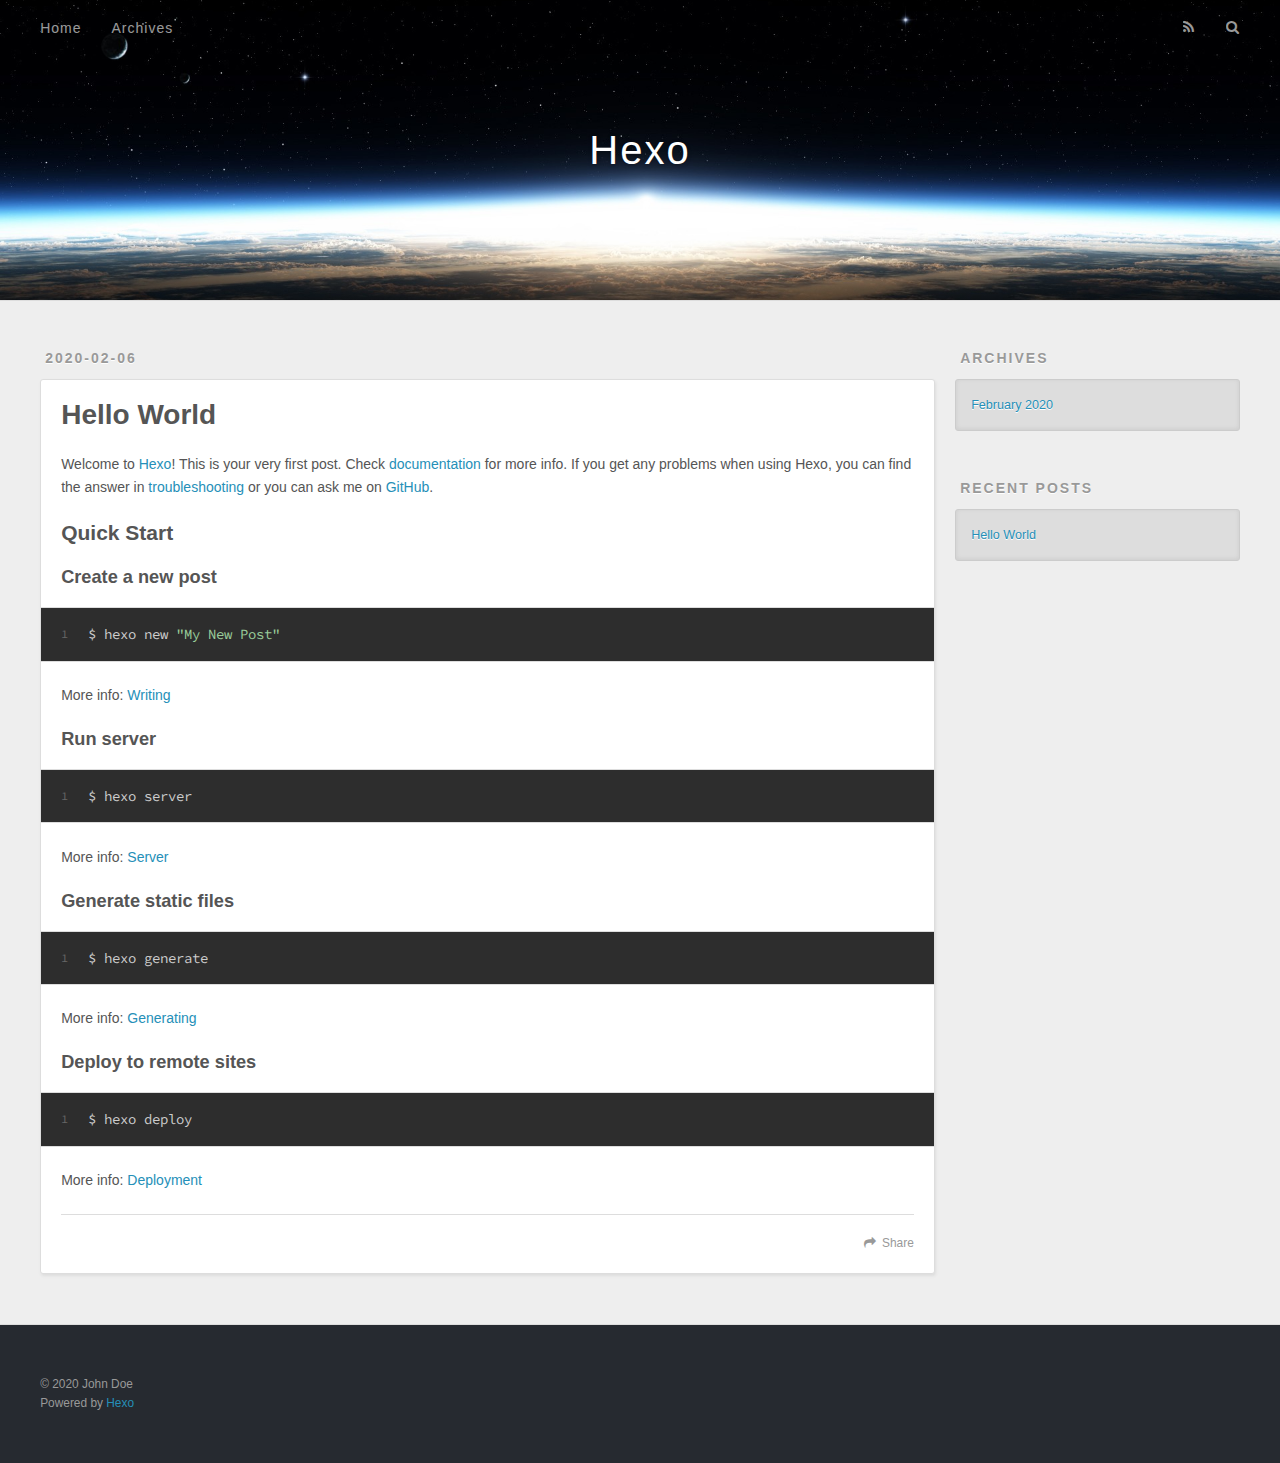
==== index.html @ 64349eb0 "Site updated: 2020-02-06 18:45:34" ====
<!DOCTYPE html>
<html>
<head>
  <meta charset="utf-8">
  

  
  <title>Hexo</title>
  <meta name="viewport" content="width=device-width, initial-scale=1, maximum-scale=1">
  <meta property="og:type" content="website">
<meta property="og:title" content="Hexo">
<meta property="og:url" content="http://yoursite.com/index.html">
<meta property="og:site_name" content="Hexo">
<meta property="og:locale" content="en_US">
<meta property="article:author" content="John Doe">
<meta name="twitter:card" content="summary">
  
    <link rel="alternate" href="/atom.xml" title="Hexo" type="application/atom+xml">
  
  
    <link rel="icon" href="/favicon.png">
  
  
    <link href="//fonts.googleapis.com/css?family=Source+Code+Pro" rel="stylesheet" type="text/css">
  
  
<link rel="stylesheet" href="/css/style.css">

<meta name="generator" content="Hexo 4.2.0"></head>

<body>
  <div id="container">
    <div id="wrap">
      <header id="header">
  <div id="banner"></div>
  <div id="header-outer" class="outer">
    <div id="header-title" class="inner">
      <h1 id="logo-wrap">
        <a href="/" id="logo">Hexo</a>
      </h1>
      
    </div>
    <div id="header-inner" class="inner">
      <nav id="main-nav">
        <a id="main-nav-toggle" class="nav-icon"></a>
        
          <a class="main-nav-link" href="/">Home</a>
        
          <a class="main-nav-link" href="/archives">Archives</a>
        
      </nav>
      <nav id="sub-nav">
        
          <a id="nav-rss-link" class="nav-icon" href="/atom.xml" title="RSS Feed"></a>
        
        <a id="nav-search-btn" class="nav-icon" title="Search"></a>
      </nav>
      <div id="search-form-wrap">
        <form action="//google.com/search" method="get" accept-charset="UTF-8" class="search-form"><input type="search" name="q" class="search-form-input" placeholder="Search"><button type="submit" class="search-form-submit">&#xF002;</button><input type="hidden" name="sitesearch" value="http://yoursite.com"></form>
      </div>
    </div>
  </div>
</header>
      <div class="outer">
        <section id="main">
  
    <article id="post-hello-world" class="article article-type-post" itemscope itemprop="blogPost">
  <div class="article-meta">
    <a href="/2020/02/06/hello-world/" class="article-date">
  <time datetime="2020-02-06T09:49:18.661Z" itemprop="datePublished">2020-02-06</time>
</a>
    
  </div>
  <div class="article-inner">
    
    
      <header class="article-header">
        
  
    <h1 itemprop="name">
      <a class="article-title" href="/2020/02/06/hello-world/">Hello World</a>
    </h1>
  

      </header>
    
    <div class="article-entry" itemprop="articleBody">
      
        <p>Welcome to <a href="https://hexo.io/" target="_blank" rel="noopener">Hexo</a>! This is your very first post. Check <a href="https://hexo.io/docs/" target="_blank" rel="noopener">documentation</a> for more info. If you get any problems when using Hexo, you can find the answer in <a href="https://hexo.io/docs/troubleshooting.html" target="_blank" rel="noopener">troubleshooting</a> or you can ask me on <a href="https://github.com/hexojs/hexo/issues" target="_blank" rel="noopener">GitHub</a>.</p>
<h2 id="Quick-Start"><a href="#Quick-Start" class="headerlink" title="Quick Start"></a>Quick Start</h2><h3 id="Create-a-new-post"><a href="#Create-a-new-post" class="headerlink" title="Create a new post"></a>Create a new post</h3><figure class="highlight bash"><table><tr><td class="gutter"><pre><span class="line">1</span><br></pre></td><td class="code"><pre><span class="line">$ hexo new <span class="string">"My New Post"</span></span><br></pre></td></tr></table></figure>

<p>More info: <a href="https://hexo.io/docs/writing.html" target="_blank" rel="noopener">Writing</a></p>
<h3 id="Run-server"><a href="#Run-server" class="headerlink" title="Run server"></a>Run server</h3><figure class="highlight bash"><table><tr><td class="gutter"><pre><span class="line">1</span><br></pre></td><td class="code"><pre><span class="line">$ hexo server</span><br></pre></td></tr></table></figure>

<p>More info: <a href="https://hexo.io/docs/server.html" target="_blank" rel="noopener">Server</a></p>
<h3 id="Generate-static-files"><a href="#Generate-static-files" class="headerlink" title="Generate static files"></a>Generate static files</h3><figure class="highlight bash"><table><tr><td class="gutter"><pre><span class="line">1</span><br></pre></td><td class="code"><pre><span class="line">$ hexo generate</span><br></pre></td></tr></table></figure>

<p>More info: <a href="https://hexo.io/docs/generating.html" target="_blank" rel="noopener">Generating</a></p>
<h3 id="Deploy-to-remote-sites"><a href="#Deploy-to-remote-sites" class="headerlink" title="Deploy to remote sites"></a>Deploy to remote sites</h3><figure class="highlight bash"><table><tr><td class="gutter"><pre><span class="line">1</span><br></pre></td><td class="code"><pre><span class="line">$ hexo deploy</span><br></pre></td></tr></table></figure>

<p>More info: <a href="https://hexo.io/docs/one-command-deployment.html" target="_blank" rel="noopener">Deployment</a></p>

      
    </div>
    <footer class="article-footer">
      <a data-url="http://yoursite.com/2020/02/06/hello-world/" data-id="ck6akwc6y00003wug4uap41h7" class="article-share-link">Share</a>
      
      
    </footer>
  </div>
  
</article>


  


</section>
        
          <aside id="sidebar">
  
    

  
    

  
    
  
    
  <div class="widget-wrap">
    <h3 class="widget-title">Archives</h3>
    <div class="widget">
      <ul class="archive-list"><li class="archive-list-item"><a class="archive-list-link" href="/archives/2020/02/">February 2020</a></li></ul>
    </div>
  </div>


  
    
  <div class="widget-wrap">
    <h3 class="widget-title">Recent Posts</h3>
    <div class="widget">
      <ul>
        
          <li>
            <a href="/2020/02/06/hello-world/">Hello World</a>
          </li>
        
      </ul>
    </div>
  </div>

  
</aside>
        
      </div>
      <footer id="footer">
  
  <div class="outer">
    <div id="footer-info" class="inner">
      &copy; 2020 John Doe<br>
      Powered by <a href="http://hexo.io/" target="_blank">Hexo</a>
    </div>
  </div>
</footer>
    </div>
    <nav id="mobile-nav">
  
    <a href="/" class="mobile-nav-link">Home</a>
  
    <a href="/archives" class="mobile-nav-link">Archives</a>
  
</nav>
    

<script src="//ajax.googleapis.com/ajax/libs/jquery/2.0.3/jquery.min.js"></script>


  
<link rel="stylesheet" href="/fancybox/jquery.fancybox.css">

  
<script src="/fancybox/jquery.fancybox.pack.js"></script>




<script src="/js/script.js"></script>




  </div>
</body>
</html>
---- css/style.css ----
body {
  width: 100%;
}
body:before,
body:after {
  content: "";
  display: table;
}
body:after {
  clear: both;
}
html,
body,
div,
span,
applet,
object,
iframe,
h1,
h2,
h3,
h4,
h5,
h6,
p,
blockquote,
pre,
a,
abbr,
acronym,
address,
big,
cite,
code,
del,
dfn,
em,
img,
ins,
kbd,
q,
s,
samp,
small,
strike,
strong,
sub,
sup,
tt,
var,
dl,
dt,
dd,
ol,
ul,
li,
fieldset,
form,
label,
legend,
table,
caption,
tbody,
tfoot,
thead,
tr,
th,
td {
  margin: 0;
  padding: 0;
  border: 0;
  outline: 0;
  font-weight: inherit;
  font-style: inherit;
  font-family: inherit;
  font-size: 100%;
  vertical-align: baseline;
}
body {
  line-height: 1;
  color: #000;
  background: #fff;
}
ol,
ul {
  list-style: none;
}
table {
  border-collapse: separate;
  border-spacing: 0;
  vertical-align: middle;
}
caption,
th,
td {
  text-align: left;
  font-weight: normal;
  vertical-align: middle;
}
a img {
  border: none;
}
input,
button {
  margin: 0;
  padding: 0;
}
input::-moz-focus-inner,
button::-moz-focus-inner {
  border: 0;
  padding: 0;
}
@font-face {
  font-family: FontAwesome;
  font-style: normal;
  font-weight: normal;
  src: url("fonts/fontawesome-webfont.eot?v=#4.0.3");
  src: url("fonts/fontawesome-webfont.eot?#iefix&v=#4.0.3") format("embedded-opentype"), url("fonts/fontawesome-webfont.woff?v=#4.0.3") format("woff"), url("fonts/fontawesome-webfont.ttf?v=#4.0.3") format("truetype"), url("fonts/fontawesome-webfont.svg#fontawesomeregular?v=#4.0.3") format("svg");
}
html,
body,
#container {
  height: 100%;
}
body {
  background: #eee;
  font: 14px -apple-system, BlinkMacSystemFont, "Segoe UI", "Roboto", "Oxygen", "Ubuntu", "Cantarell", "Fira Sans", "Droid Sans", "Helvetica Neue", sans-serif;
  -webkit-text-size-adjust: 100%;
}
.outer {
  max-width: 1220px;
  margin: 0 auto;
  padding: 0 20px;
}
.outer:before,
.outer:after {
  content: "";
  display: table;
}
.outer:after {
  clear: both;
}
.inner {
  display: inline;
  float: left;
  width: 98.33333333333333%;
  margin: 0 0.833333333333333%;
}
.left,
.alignleft {
  float: left;
}
.right,
.alignright {
  float: right;
}
.clear {
  clear: both;
}
#container {
  position: relative;
}
.mobile-nav-on {
  overflow: hidden;
}
#wrap {
  height: 100%;
  width: 100%;
  position: absolute;
  top: 0;
  left: 0;
  -webkit-transition: 0.2s ease-out;
  -moz-transition: 0.2s ease-out;
  -ms-transition: 0.2s ease-out;
  transition: 0.2s ease-out;
  z-index: 1;
  background: #eee;
}
.mobile-nav-on #wrap {
  left: 280px;
}
@media screen and (min-width: 768px) {
  #main {
    display: inline;
    float: left;
    width: 73.33333333333333%;
    margin: 0 0.833333333333333%;
  }
}
.article-date,
.article-category-link,
.archive-year,
.widget-title {
  text-decoration: none;
  text-transform: uppercase;
  letter-spacing: 2px;
  color: #999;
  margin-bottom: 1em;
  margin-left: 5px;
  line-height: 1em;
  text-shadow: 0 1px #fff;
  font-weight: bold;
}
.article-inner,
.archive-article-inner {
  background: #fff;
  -webkit-box-shadow: 1px 2px 3px #ddd;
  box-shadow: 1px 2px 3px #ddd;
  border: 1px solid #ddd;
  border-radius: 3px;
}
.article-entry h1,
.widget h1 {
  font-size: 2em;
}
.article-entry h2,
.widget h2 {
  font-size: 1.5em;
}
.article-entry h3,
.widget h3 {
  font-size: 1.3em;
}
.article-entry h4,
.widget h4 {
  font-size: 1.2em;
}
.article-entry h5,
.widget h5 {
  font-size: 1em;
}
.article-entry h6,
.widget h6 {
  font-size: 1em;
  color: #999;
}
.article-entry hr,
.widget hr {
  border: 1px dashed #ddd;
}
.article-entry strong,
.widget strong {
  font-weight: bold;
}
.article-entry em,
.widget em,
.article-entry cite,
.widget cite {
  font-style: italic;
}
.article-entry sup,
.widget sup,
.article-entry sub,
.widget sub {
  font-size: 0.75em;
  line-height: 0;
  position: relative;
  vertical-align: baseline;
}
.article-entry sup,
.widget sup {
  top: -0.5em;
}
.article-entry sub,
.widget sub {
  bottom: -0.2em;
}
.article-entry small,
.widget small {
  font-size: 0.85em;
}
.article-entry acronym,
.widget acronym,
.article-entry abbr,
.widget abbr {
  border-bottom: 1px dotted;
}
.article-entry ul,
.widget ul,
.article-entry ol,
.widget ol,
.article-entry dl,
.widget dl {
  margin: 0 20px;
  line-height: 1.6em;
}
.article-entry ul ul,
.widget ul ul,
.article-entry ol ul,
.widget ol ul,
.article-entry ul ol,
.widget ul ol,
.article-entry ol ol,
.widget ol ol {
  margin-top: 0;
  margin-bottom: 0;
}
.article-entry ul,
.widget ul {
  list-style: disc;
}
.article-entry ol,
.widget ol {
  list-style: decimal;
}
.article-entry dt,
.widget dt {
  font-weight: bold;
}
#header {
  height: 300px;
  position: relative;
  border-bottom: 1px solid #ddd;
}
#header:before,
#header:after {
  content: "";
  position: absolute;
  left: 0;
  right: 0;
  height: 40px;
}
#header:before {
  top: 0;
  background: -webkit-linear-gradient(rgba(0,0,0,0.2), transparent);
  background: -moz-linear-gradient(rgba(0,0,0,0.2), transparent);
  background: -ms-linear-gradient(rgba(0,0,0,0.2), transparent);
  background: linear-gradient(rgba(0,0,0,0.2), transparent);
}
#header:after {
  bottom: 0;
  background: -webkit-linear-gradient(transparent, rgba(0,0,0,0.2));
  background: -moz-linear-gradient(transparent, rgba(0,0,0,0.2));
  background: -ms-linear-gradient(transparent, rgba(0,0,0,0.2));
  background: linear-gradient(transparent, rgba(0,0,0,0.2));
}
#header-outer {
  height: 100%;
  position: relative;
}
#header-inner {
  position: relative;
  overflow: hidden;
}
#banner {
  position: absolute;
  top: 0;
  left: 0;
  width: 100%;
  height: 100%;
  background: url("images/banner.jpg") center #000;
  -webkit-background-size: cover;
  -moz-background-size: cover;
  background-size: cover;
  z-index: -1;
}
#header-title {
  text-align: center;
  height: 40px;
  position: absolute;
  top: 50%;
  left: 0;
  margin-top: -20px;
}
#logo,
#subtitle {
  text-decoration: none;
  color: #fff;
  font-weight: 300;
  text-shadow: 0 1px 4px rgba(0,0,0,0.3);
}
#logo {
  font-size: 40px;
  line-height: 40px;
  letter-spacing: 2px;
}
#subtitle {
  font-size: 16px;
  line-height: 16px;
  letter-spacing: 1px;
}
#subtitle-wrap {
  margin-top: 16px;
}
#main-nav {
  float: left;
  margin-left: -15px;
}
.nav-icon,
.main-nav-link {
  float: left;
  color: #fff;
  opacity: 0.6;
  text-decoration: none;
  text-shadow: 0 1px rgba(0,0,0,0.2);
  -webkit-transition: opacity 0.2s;
  -moz-transition: opacity 0.2s;
  -ms-transition: opacity 0.2s;
  transition: opacity 0.2s;
  display: block;
  padding: 20px 15px;
}
.nav-icon:hover,
.main-nav-link:hover {
  opacity: 1;
}
.nav-icon {
  font-family: FontAwesome;
  text-align: center;
  font-size: 14px;
  width: 14px;
  height: 14px;
  padding: 20px 15px;
  position: relative;
  cursor: pointer;
}
.main-nav-link {
  font-weight: 300;
  letter-spacing: 1px;
}
@media screen and (max-width: 479px) {
  .main-nav-link {
    display: none;
  }
}
#main-nav-toggle {
  display: none;
}
#main-nav-toggle:before {
  content: "\f0c9";
}
@media screen and (max-width: 479px) {
  #main-nav-toggle {
    display: block;
  }
}
#sub-nav {
  float: right;
  margin-right: -15px;
}
#nav-rss-link:before {
  content: "\f09e";
}
#nav-search-btn:before {
  content: "\f002";
}
#search-form-wrap {
  position: absolute;
  top: 15px;
  width: 150px;
  height: 30px;
  right: -150px;
  opacity: 0;
  -webkit-transition: 0.2s ease-out;
  -moz-transition: 0.2s ease-out;
  -ms-transition: 0.2s ease-out;
  transition: 0.2s ease-out;
}
#search-form-wrap.on {
  opacity: 1;
  right: 0;
}
@media screen and (max-width: 479px) {
  #search-form-wrap {
    width: 100%;
    right: -100%;
  }
}
.search-form {
  position: absolute;
  top: 0;
  left: 0;
  right: 0;
  background: #fff;
  padding: 5px 15px;
  border-radius: 15px;
  -webkit-box-shadow: 0 0 10px rgba(0,0,0,0.3);
  box-shadow: 0 0 10px rgba(0,0,0,0.3);
}
.search-form-input {
  border: none;
  background: none;
  color: #555;
  width: 100%;
  font: 13px -apple-system, BlinkMacSystemFont, "Segoe UI", "Roboto", "Oxygen", "Ubuntu", "Cantarell", "Fira Sans", "Droid Sans", "Helvetica Neue", sans-serif;
  outline: none;
}
.search-form-input::-webkit-search-results-decoration,
.search-form-input::-webkit-search-cancel-button {
  -webkit-appearance: none;
}
.search-form-submit {
  position: absolute;
  top: 50%;
  right: 10px;
  margin-top: -7px;
  font: 13px FontAwesome;
  border: none;
  background: none;
  color: #bbb;
  cursor: pointer;
}
.search-form-submit:hover,
.search-form-submit:focus {
  color: #777;
}
.article {
  margin: 50px 0;
}
.article-inner {
  overflow: hidden;
}
.article-meta:before,
.article-meta:after {
  content: "";
  display: table;
}
.article-meta:after {
  clear: both;
}
.article-date {
  float: left;
}
.article-category {
  float: left;
  line-height: 1em;
  color: #ccc;
  text-shadow: 0 1px #fff;
  margin-left: 8px;
}
.article-category:before {
  content: "\2022";
}
.article-category-link {
  margin: 0 12px 1em;
}
.article-header {
  padding: 20px 20px 0;
}
.article-title {
  text-decoration: none;
  font-size: 2em;
  font-weight: bold;
  color: #555;
  line-height: 1.1em;
  -webkit-transition: color 0.2s;
  -moz-transition: color 0.2s;
  -ms-transition: color 0.2s;
  transition: color 0.2s;
}
a.article-title:hover {
  color: #258fb8;
}
.article-entry {
  color: #555;
  padding: 0 20px;
}
.article-entry:before,
.article-entry:after {
  content: "";
  display: table;
}
.article-entry:after {
  clear: both;
}
.article-entry p,
.article-entry table {
  line-height: 1.6em;
  margin: 1.6em 0;
}
.article-entry h1,
.article-entry h2,
.article-entry h3,
.article-entry h4,
.article-entry h5,
.article-entry h6 {
  font-weight: bold;
}
.article-entry h1,
.article-entry h2,
.article-entry h3,
.article-entry h4,
.article-entry h5,
.article-entry h6 {
  line-height: 1.1em;
  margin: 1.1em 0;
}
.article-entry a {
  color: #258fb8;
  text-decoration: none;
}
.article-entry a:hover {
  text-decoration: underline;
}
.article-entry ul,
.article-entry ol,
.article-entry dl {
  margin-top: 1.6em;
  margin-bottom: 1.6em;
}
.article-entry img,
.article-entry video {
  max-width: 100%;
  height: auto;
  display: block;
  margin: auto;
}
.article-entry iframe {
  border: none;
}
.article-entry table {
  width: 100%;
  border-collapse: collapse;
  border-spacing: 0;
}
.article-entry th {
  font-weight: bold;
  border-bottom: 3px solid #ddd;
  padding-bottom: 0.5em;
}
.article-entry td {
  border-bottom: 1px solid #ddd;
  padding: 10px 0;
}
.article-entry blockquote {
  font-family: Georgia, "Times New Roman", serif;
  font-size: 1.4em;
  margin: 1.6em 20px;
  text-align: center;
}
.article-entry blockquote footer {
  font-size: 14px;
  margin: 1.6em 0;
  font-family: -apple-system, BlinkMacSystemFont, "Segoe UI", "Roboto", "Oxygen", "Ubuntu", "Cantarell", "Fira Sans", "Droid Sans", "Helvetica Neue", sans-serif;
}
.article-entry blockquote footer cite:before {
  content: "—";
  padding: 0 0.5em;
}
.article-entry .pullquote {
  text-align: left;
  width: 45%;
  margin: 0;
}
.article-entry .pullquote.left {
  margin-left: 0.5em;
  margin-right: 1em;
}
.article-entry .pullquote.right {
  margin-right: 0.5em;
  margin-left: 1em;
}
.article-entry .caption {
  color: #999;
  display: block;
  font-size: 0.9em;
  margin-top: 0.5em;
  position: relative;
  text-align: center;
}
.article-entry .video-container {
  position: relative;
  padding-top: 56.25%;
  height: 0;
  overflow: hidden;
}
.article-entry .video-container iframe,
.article-entry .video-container object,
.article-entry .video-container embed {
  position: absolute;
  top: 0;
  left: 0;
  width: 100%;
  height: 100%;
  margin-top: 0;
}
.article-more-link a {
  display: inline-block;
  line-height: 1em;
  padding: 6px 15px;
  border-radius: 15px;
  background: #eee;
  color: #999;
  text-shadow: 0 1px #fff;
  text-decoration: none;
}
.article-more-link a:hover {
  background: #258fb8;
  color: #fff;
  text-decoration: none;
  text-shadow: 0 1px #1e7293;
}
.article-footer {
  font-size: 0.85em;
  line-height: 1.6em;
  border-top: 1px solid #ddd;
  padding-top: 1.6em;
  margin: 0 20px 20px;
}
.article-footer:before,
.article-footer:after {
  content: "";
  display: table;
}
.article-footer:after {
  clear: both;
}
.article-footer a {
  color: #999;
  text-decoration: none;
}
.article-footer a:hover {
  color: #555;
}
.article-tag-list-item {
  float: left;
  margin-right: 10px;
}
.article-tag-list-link:before {
  content: "#";
}
.article-comment-link {
  float: right;
}
.article-comment-link:before {
  content: "\f075";
  font-family: FontAwesome;
  padding-right: 8px;
}
.article-share-link {
  cursor: pointer;
  float: right;
  margin-left: 20px;
}
.article-share-link:before {
  content: "\f064";
  font-family: FontAwesome;
  padding-right: 6px;
}
#article-nav {
  position: relative;
}
#article-nav:before,
#article-nav:after {
  content: "";
  display: table;
}
#article-nav:after {
  clear: both;
}
@media screen and (min-width: 768px) {
  #article-nav {
    margin: 50px 0;
  }
  #article-nav:before {
    width: 8px;
    height: 8px;
    position: absolute;
    top: 50%;
    left: 50%;
    margin-top: -4px;
    margin-left: -4px;
    content: "";
    border-radius: 50%;
    background: #ddd;
    -webkit-box-shadow: 0 1px 2px #fff;
    box-shadow: 0 1px 2px #fff;
  }
}
.article-nav-link-wrap {
  text-decoration: none;
  text-shadow: 0 1px #fff;
  color: #999;
  -webkit-box-sizing: border-box;
  -moz-box-sizing: border-box;
  box-sizing: border-box;
  margin-top: 50px;
  text-align: center;
  display: block;
}
.article-nav-link-wrap:hover {
  color: #555;
}
@media screen and (min-width: 768px) {
  .article-nav-link-wrap {
    width: 50%;
    margin-top: 0;
  }
}
@media screen and (min-width: 768px) {
  #article-nav-newer {
    float: left;
    text-align: right;
    padding-right: 20px;
  }
}
@media screen and (min-width: 768px) {
  #article-nav-older {
    float: right;
    text-align: left;
    padding-left: 20px;
  }
}
.article-nav-caption {
  text-transform: uppercase;
  letter-spacing: 2px;
  color: #ddd;
  line-height: 1em;
  font-weight: bold;
}
#article-nav-newer .article-nav-caption {
  margin-right: -2px;
}
.article-nav-title {
  font-size: 0.85em;
  line-height: 1.6em;
  margin-top: 0.5em;
}
.article-share-box {
  position: absolute;
  display: none;
  background: #fff;
  -webkit-box-shadow: 1px 2px 10px rgba(0,0,0,0.2);
  box-shadow: 1px 2px 10px rgba(0,0,0,0.2);
  border-radius: 3px;
  margin-left: -145px;
  overflow: hidden;
  z-index: 1;
}
.article-share-box.on {
  display: block;
}
.article-share-input {
  width: 100%;
  background: none;
  -webkit-box-sizing: border-box;
  -moz-box-sizing: border-box;
  box-sizing: border-box;
  font: 14px -apple-system, BlinkMacSystemFont, "Segoe UI", "Roboto", "Oxygen", "Ubuntu", "Cantarell", "Fira Sans", "Droid Sans", "Helvetica Neue", sans-serif;
  padding: 0 15px;
  color: #555;
  outline: none;
  border: 1px solid #ddd;
  border-radius: 3px 3px 0 0;
  height: 36px;
  line-height: 36px;
}
.article-share-links {
  background: #eee;
}
.article-share-links:before,
.article-share-links:after {
  content: "";
  display: table;
}
.article-share-links:after {
  clear: both;
}
.article-share-twitter,
.article-share-facebook,
.article-share-pinterest,
.article-share-google {
  width: 50px;
  height: 36px;
  display: block;
  float: left;
  position: relative;
  color: #999;
  text-shadow: 0 1px #fff;
}
.article-share-twitter:before,
.article-share-facebook:before,
.article-share-pinterest:before,
.article-share-google:before {
  font-size: 20px;
  font-family: FontAwesome;
  width: 20px;
  height: 20px;
  position: absolute;
  top: 50%;
  left: 50%;
  margin-top: -10px;
  margin-left: -10px;
  text-align: center;
}
.article-share-twitter:hover,
.article-share-facebook:hover,
.article-share-pinterest:hover,
.article-share-google:hover {
  color: #fff;
}
.article-share-twitter:before {
  content: "\f099";
}
.article-share-twitter:hover {
  background: #00aced;
  text-shadow: 0 1px #008abe;
}
.article-share-facebook:before {
  content: "\f09a";
}
.article-share-facebook:hover {
  background: #3b5998;
  text-shadow: 0 1px #2f477a;
}
.article-share-pinterest:before {
  content: "\f0d2";
}
.article-share-pinterest:hover {
  background: #cb2027;
  text-shadow: 0 1px #a21a1f;
}
.article-share-google:before {
  content: "\f0d5";
}
.article-share-google:hover {
  background: #dd4b39;
  text-shadow: 0 1px #be3221;
}
.article-gallery {
  background: #000;
  position: relative;
}
.article-gallery-photos {
  position: relative;
  overflow: hidden;
}
.article-gallery-img {
  display: none;
  max-width: 100%;
}
.article-gallery-img:first-child {
  display: block;
}
.article-gallery-img.loaded {
  position: absolute;
  display: block;
}
.article-gallery-img img {
  display: block;
  max-width: 100%;
  margin: 0 auto;
}
#comments {
  background: #fff;
  -webkit-box-shadow: 1px 2px 3px #ddd;
  box-shadow: 1px 2px 3px #ddd;
  padding: 20px;
  border: 1px solid #ddd;
  border-radius: 3px;
  margin: 50px 0;
}
#comments a {
  color: #258fb8;
}
.archives-wrap {
  margin: 50px 0;
}
.archives:before,
.archives:after {
  content: "";
  display: table;
}
.archives:after {
  clear: both;
}
.archive-year-wrap {
  margin-bottom: 1em;
}
.archives {
  -webkit-column-gap: 10px;
  -moz-column-gap: 10px;
  column-gap: 10px;
}
@media screen and (min-width: 480px) and (max-width: 767px) {
  .archives {
    -webkit-column-count: 2;
    -moz-column-count: 2;
    column-count: 2;
  }
}
@media screen and (min-width: 768px) {
  .archives {
    -webkit-column-count: 3;
    -moz-column-count: 3;
    column-count: 3;
  }
}
.archive-article {
  -webkit-column-break-inside: avoid;
  page-break-inside: avoid;
  overflow: hidden;
  break-inside: avoid-column;
}
.archive-article-inner {
  padding: 10px;
  margin-bottom: 15px;
}
.archive-article-title {
  text-decoration: none;
  font-weight: bold;
  color: #555;
  -webkit-transition: color 0.2s;
  -moz-transition: color 0.2s;
  -ms-transition: color 0.2s;
  transition: color 0.2s;
  line-height: 1.6em;
}
.archive-article-title:hover {
  color: #258fb8;
}
.archive-article-footer {
  margin-top: 1em;
}
.archive-article-date {
  color: #999;
  text-decoration: none;
  font-size: 0.85em;
  line-height: 1em;
  margin-bottom: 0.5em;
  display: block;
}
#page-nav {
  margin: 50px auto;
  background: #fff;
  -webkit-box-shadow: 1px 2px 3px #ddd;
  box-shadow: 1px 2px 3px #ddd;
  border: 1px solid #ddd;
  border-radius: 3px;
  text-align: center;
  color: #999;
  overflow: hidden;
}
#page-nav:before,
#page-nav:after {
  content: "";
  display: table;
}
#page-nav:after {
  clear: both;
}
#page-nav a,
#page-nav span {
  padding: 10px 20px;
  line-height: 1;
  height: 2ex;
}
#page-nav a {
  color: #999;
  text-decoration: none;
}
#page-nav a:hover {
  background: #999;
  color: #fff;
}
#page-nav .prev {
  float: left;
}
#page-nav .next {
  float: right;
}
#page-nav .page-number {
  display: inline-block;
}
@media screen and (max-width: 479px) {
  #page-nav .page-number {
    display: none;
  }
}
#page-nav .current {
  color: #555;
  font-weight: bold;
}
#page-nav .space {
  color: #ddd;
}
#footer {
  background: #262a30;
  padding: 50px 0;
  border-top: 1px solid #ddd;
  color: #999;
}
#footer a {
  color: #258fb8;
  text-decoration: none;
}
#footer a:hover {
  text-decoration: underline;
}
#footer-info {
  line-height: 1.6em;
  font-size: 0.85em;
}
.article-entry pre,
.article-entry .highlight {
  background: #2d2d2d;
  margin: 0 -20px;
  padding: 15px 20px;
  border-style: solid;
  border-color: #ddd;
  border-width: 1px 0;
  overflow: auto;
  color: #ccc;
  line-height: 22.400000000000002px;
}
.article-entry .highlight .gutter pre,
.article-entry .gist .gist-file .gist-data .line-numbers {
  color: #666;
  font-size: 0.85em;
}
.article-entry pre,
.article-entry code {
  font-family: "Source Code Pro", Consolas, Monaco, Menlo, Consolas, monospace;
}
.article-entry code {
  background: #eee;
  text-shadow: 0 1px #fff;
  padding: 0 0.3em;
}
.article-entry pre code {
  background: none;
  text-shadow: none;
  padding: 0;
}
.article-entry .highlight pre {
  border: none;
  margin: 0;
  padding: 0;
}
.article-entry .highlight table {
  margin: 0;
  width: auto;
}
.article-entry .highlight td {
  border: none;
  padding: 0;
}
.article-entry .highlight figcaption {
  font-size: 0.85em;
  color: #999;
  line-height: 1em;
  margin-bottom: 1em;
}
.article-entry .highlight figcaption:before,
.article-entry .highlight figcaption:after {
  content: "";
  display: table;
}
.article-entry .highlight figcaption:after {
  clear: both;
}
.article-entry .highlight figcaption a {
  float: right;
}
.article-entry .highlight .gutter pre {
  text-align: right;
  padding-right: 20px;
}
.article-entry .highlight .line {
  height: 22.400000000000002px;
}
.article-entry .highlight .line.marked {
  background: #515151;
}
.article-entry .gist {
  margin: 0 -20px;
  border-style: solid;
  border-color: #ddd;
  border-width: 1px 0;
  background: #2d2d2d;
  padding: 15px 20px 15px 0;
}
.article-entry .gist .gist-file {
  border: none;
  font-family: "Source Code Pro", Consolas, Monaco, Menlo, Consolas, monospace;
  margin: 0;
}
.article-entry .gist .gist-file .gist-data {
  background: none;
  border: none;
}
.article-entry .gist .gist-file .gist-data .line-numbers {
  background: none;
  border: none;
  padding: 0 20px 0 0;
}
.article-entry .gist .gist-file .gist-data .line-data {
  padding: 0 !important;
}
.article-entry .gist .gist-file .highlight {
  margin: 0;
  padding: 0;
  border: none;
}
.article-entry .gist .gist-file .gist-meta {
  background: #2d2d2d;
  color: #999;
  font: 0.85em -apple-system, BlinkMacSystemFont, "Segoe UI", "Roboto", "Oxygen", "Ubuntu", "Cantarell", "Fira Sans", "Droid Sans", "Helvetica Neue", sans-serif;
  text-shadow: 0 0;
  padding: 0;
  margin-top: 1em;
  margin-left: 20px;
}
.article-entry .gist .gist-file .gist-meta a {
  color: #258fb8;
  font-weight: normal;
}
.article-entry .gist .gist-file .gist-meta a:hover {
  text-decoration: underline;
}
pre .comment,
pre .title {
  color: #999;
}
pre .variable,
pre .attribute,
pre .tag,
pre .regexp,
pre .ruby .constant,
pre .xml .tag .title,
pre .xml .pi,
pre .xml .doctype,
pre .html .doctype,
pre .css .id,
pre .css .class,
pre .css .pseudo {
  color: #f2777a;
}
pre .number,
pre .preprocessor,
pre .built_in,
pre .literal,
pre .params,
pre .constant {
  color: #f99157;
}
pre .class,
pre .ruby .class .title,
pre .css .rules .attribute {
  color: #9c9;
}
pre .string,
pre .value,
pre .inheritance,
pre .header,
pre .ruby .symbol,
pre .xml .cdata {
  color: #9c9;
}
pre .css .hexcolor {
  color: #6cc;
}
pre .function,
pre .python .decorator,
pre .python .title,
pre .ruby .function .title,
pre .ruby .title .keyword,
pre .perl .sub,
pre .javascript .title,
pre .coffeescript .title {
  color: #69c;
}
pre .keyword,
pre .javascript .function {
  color: #c9c;
}
@media screen and (max-width: 479px) {
  #mobile-nav {
    position: absolute;
    top: 0;
    left: 0;
    width: 280px;
    height: 100%;
    background: #191919;
    border-right: 1px solid #fff;
  }
}
@media screen and (max-width: 479px) {
  .mobile-nav-link {
    display: block;
    color: #999;
    text-decoration: none;
    padding: 15px 20px;
    font-weight: bold;
  }
  .mobile-nav-link:hover {
    color: #fff;
  }
}
@media screen and (min-width: 768px) {
  #sidebar {
    display: inline;
    float: left;
    width: 23.333333333333332%;
    margin: 0 0.833333333333333%;
  }
}
.widget-wrap {
  margin: 50px 0;
}
.widget {
  color: #777;
  text-shadow: 0 1px #fff;
  background: #ddd;
  -webkit-box-shadow: 0 -1px 4px #ccc inset;
  box-shadow: 0 -1px 4px #ccc inset;
  border: 1px solid #ccc;
  padding: 15px;
  border-radius: 3px;
}
.widget a {
  color: #258fb8;
  text-decoration: none;
}
.widget a:hover {
  text-decoration: underline;
}
.widget ul ul,
.widget ol ul,
.widget dl ul,
.widget ul ol,
.widget ol ol,
.widget dl ol,
.widget ul dl,
.widget ol dl,
.widget dl dl {
  margin-left: 15px;
  list-style: disc;
}
.widget {
  line-height: 1.6em;
  word-wrap: break-word;
  font-size: 0.9em;
}
.widget ul,
.widget ol {
  list-style: none;
  margin: 0;
}
.widget ul ul,
.widget ol ul,
.widget ul ol,
.widget ol ol {
  margin: 0 20px;
}
.widget ul ul,
.widget ol ul {
  list-style: disc;
}
.widget ul ol,
.widget ol ol {
  list-style: decimal;
}
.category-list-count,
.tag-list-count,
.archive-list-count {
  padding-left: 5px;
  color: #999;
  font-size: 0.85em;
}
.category-list-count:before,
.tag-list-count:before,
.archive-list-count:before {
  content: "(";
}
.category-list-count:after,
.tag-list-count:after,
.archive-list-count:after {
  content: ")";
}
.tagcloud a {
  margin-right: 5px;
  display: inline-block;
}
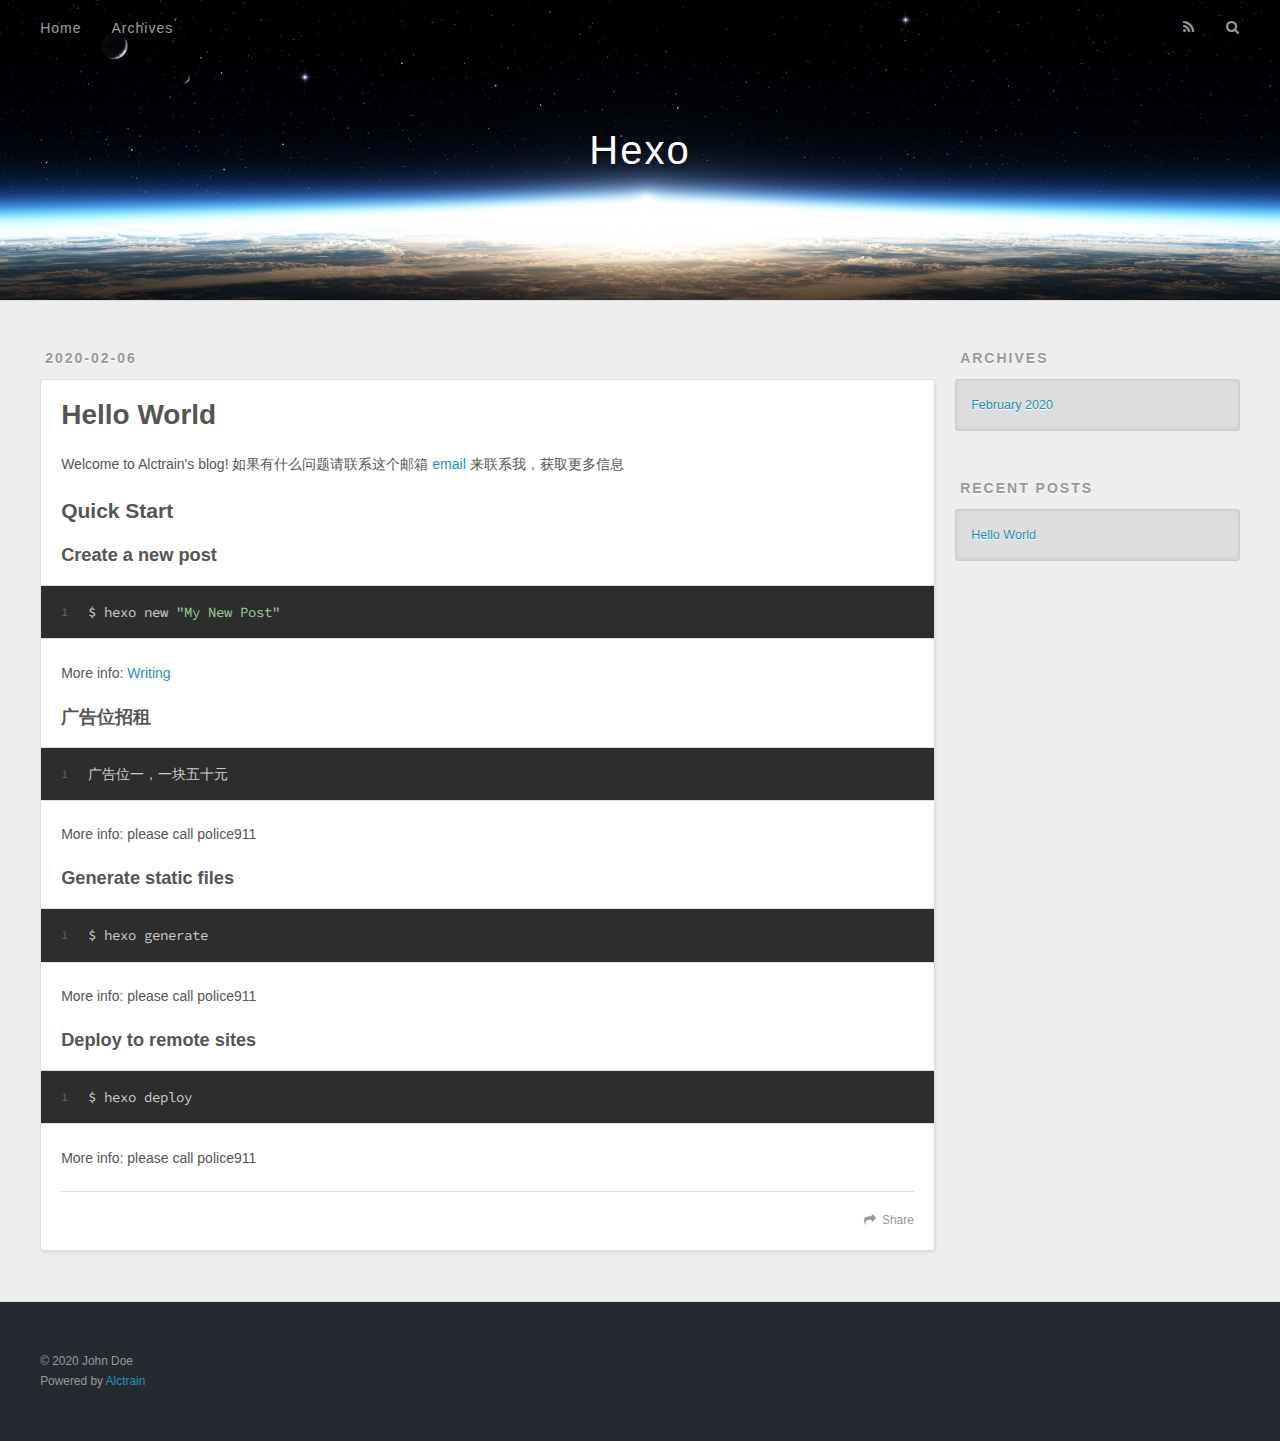
==== commit 0d752c65: "Update index.html" ====
--- a/index.html
+++ b/index.html
@@ -5,7 +5,7 @@
   
 
   
-  <title>Hexo</title>
+  <title>Error: 404</title>
   <meta name="viewport" content="width=device-width, initial-scale=1, maximum-scale=1">
   <meta property="og:type" content="website">
 <meta property="og:title" content="Hexo">
@@ -86,19 +86,19 @@
     
     <div class="article-entry" itemprop="articleBody">
       
-        <p>Welcome to <a href="https://hexo.io/" target="_blank" rel="noopener">Hexo</a>! This is your very first post. Check <a href="https://hexo.io/docs/" target="_blank" rel="noopener">documentation</a> for more info. If you get any problems when using Hexo, you can find the answer in <a href="https://hexo.io/docs/troubleshooting.html" target="_blank" rel="noopener">troubleshooting</a> or you can ask me on <a href="https://github.com/hexojs/hexo/issues" target="_blank" rel="noopener">GitHub</a>.</p>
+        <p>Welcome to Alctrain's blog! 如果有什么问题请联系这个邮箱 <a href="https://user.qzone.qq.com/985606964/infocenter" target="_blank" rel="noopener">email</a> 来联系我，获取更多信息  </p>
 <h2 id="Quick-Start"><a href="#Quick-Start" class="headerlink" title="Quick Start"></a>Quick Start</h2><h3 id="Create-a-new-post"><a href="#Create-a-new-post" class="headerlink" title="Create a new post"></a>Create a new post</h3><figure class="highlight bash"><table><tr><td class="gutter"><pre><span class="line">1</span><br></pre></td><td class="code"><pre><span class="line">$ hexo new <span class="string">"My New Post"</span></span><br></pre></td></tr></table></figure>
 
 <p>More info: <a href="https://hexo.io/docs/writing.html" target="_blank" rel="noopener">Writing</a></p>
-<h3 id="Run-server"><a href="#Run-server" class="headerlink" title="Run server"></a>Run server</h3><figure class="highlight bash"><table><tr><td class="gutter"><pre><span class="line">1</span><br></pre></td><td class="code"><pre><span class="line">$ hexo server</span><br></pre></td></tr></table></figure>
+<h3 id="Run-server"><a href="#Run-server" class="headerlink" title="Run server"></a>广告位招租</h3><figure class="highlight bash"><table><tr><td class="gutter"><pre><span class="line">1</span><br></pre></td><td class="code"><pre><span class="line">广告位一，一块五十元</span><br></pre></td></tr></table></figure>
 
-<p>More info: <a href="https://hexo.io/docs/server.html" target="_blank" rel="noopener">Server</a></p>
-<h3 id="Generate-static-files"><a href="#Generate-static-files" class="headerlink" title="Generate static files"></a>Generate static files</h3><figure class="highlight bash"><table><tr><td class="gutter"><pre><span class="line">1</span><br></pre></td><td class="code"><pre><span class="line">$ hexo generate</span><br></pre></td></tr></table></figure>
+<p>More info: please call police911 </p>
+<h3 id="Generate-static-files">Generate static files</h3><figure class="highlight bash"><table><tr><td class="gutter"><pre><span class="line">1</span><br></pre></td><td class="code"><pre><span class="line">$ hexo generate</span><br></pre></td></tr></table></figure>
 
-<p>More info: <a href="https://hexo.io/docs/generating.html" target="_blank" rel="noopener">Generating</a></p>
-<h3 id="Deploy-to-remote-sites"><a href="#Deploy-to-remote-sites" class="headerlink" title="Deploy to remote sites"></a>Deploy to remote sites</h3><figure class="highlight bash"><table><tr><td class="gutter"><pre><span class="line">1</span><br></pre></td><td class="code"><pre><span class="line">$ hexo deploy</span><br></pre></td></tr></table></figure>
+<p>More info: please call police911 </p>
+<h3 id="Deploy-to-remote-sites">Deploy to remote sites</h3><figure class="highlight bash"><table><tr><td class="gutter"><pre><span class="line">1</span><br></pre></td><td class="code"><pre><span class="line">$ hexo deploy</span><br></pre></td></tr></table></figure>
 
-<p>More info: <a href="https://hexo.io/docs/one-command-deployment.html" target="_blank" rel="noopener">Deployment</a></p>
+<p>More info: please call police911 </p>
 
       
     </div>
@@ -160,7 +160,7 @@
   <div class="outer">
     <div id="footer-info" class="inner">
       &copy; 2020 John Doe<br>
-      Powered by <a href="http://hexo.io/" target="_blank">Hexo</a>
+      Powered by <a href="http://hexo.io/" target="_blank">Alctrain</a>
     </div>
   </div>
 </footer>
@@ -193,4 +193,4 @@
 
   </div>
 </body>
-</html>+</html>
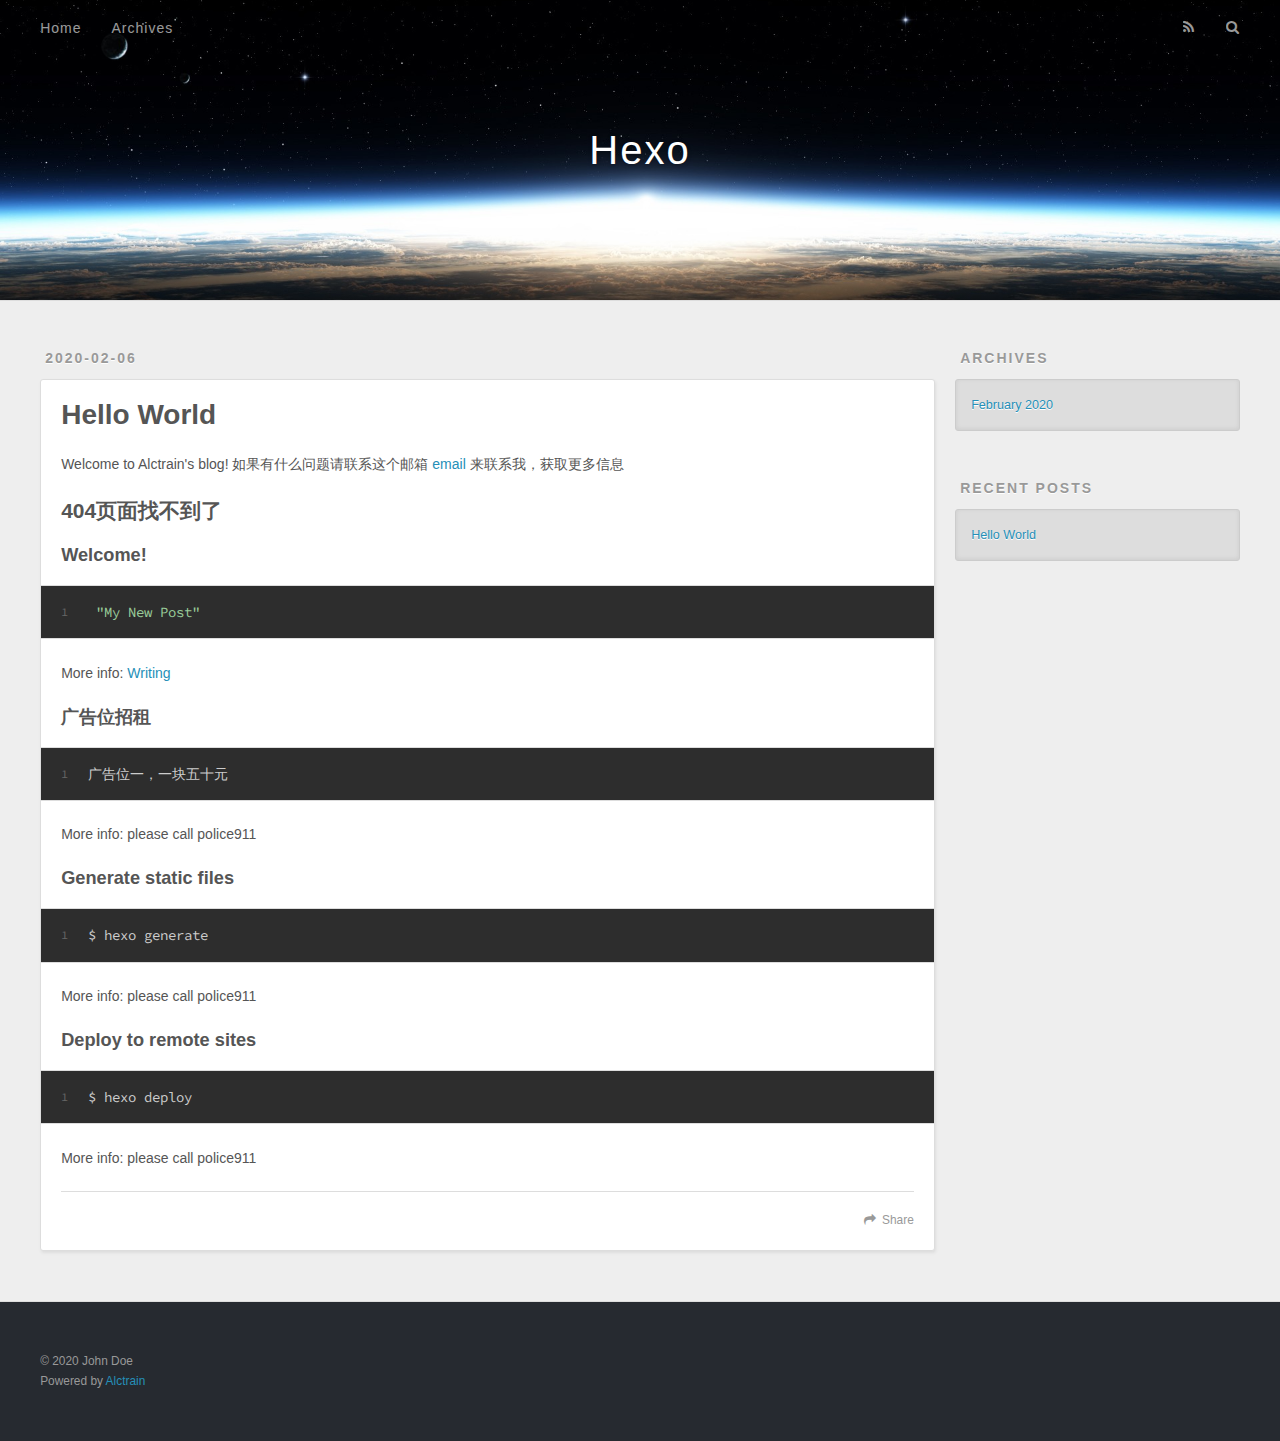
==== commit b9aa85e2: "Update index.html" ====
--- a/index.html
+++ b/index.html
@@ -87,7 +87,7 @@
     <div class="article-entry" itemprop="articleBody">
       
         <p>Welcome to Alctrain's blog! 如果有什么问题请联系这个邮箱 <a href="https://user.qzone.qq.com/985606964/infocenter" target="_blank" rel="noopener">email</a> 来联系我，获取更多信息  </p>
-<h2 id="Quick-Start"><a href="#Quick-Start" class="headerlink" title="Quick Start"></a>Quick Start</h2><h3 id="Create-a-new-post"><a href="#Create-a-new-post" class="headerlink" title="Create a new post"></a>Create a new post</h3><figure class="highlight bash"><table><tr><td class="gutter"><pre><span class="line">1</span><br></pre></td><td class="code"><pre><span class="line">$ hexo new <span class="string">"My New Post"</span></span><br></pre></td></tr></table></figure>
+<h2 id="Quick-Start"><a href="#Quick-Start" class="headerlink" title="Quick Start"></a>404页面找不到了</h2><h3 id="Create-a-new-post"><a href="#Create-a-new-post" class="headerlink" title="Create a new post"></a>Welcome!</h3><figure class="highlight bash"><table><tr><td class="gutter"><pre><span class="line">1</span><br></pre></td><td class="code"><pre><span class="line"> <span class="string">"My New Post"</span></span><br></pre></td></tr></table></figure>
 
 <p>More info: <a href="https://hexo.io/docs/writing.html" target="_blank" rel="noopener">Writing</a></p>
 <h3 id="Run-server"><a href="#Run-server" class="headerlink" title="Run server"></a>广告位招租</h3><figure class="highlight bash"><table><tr><td class="gutter"><pre><span class="line">1</span><br></pre></td><td class="code"><pre><span class="line">广告位一，一块五十元</span><br></pre></td></tr></table></figure>
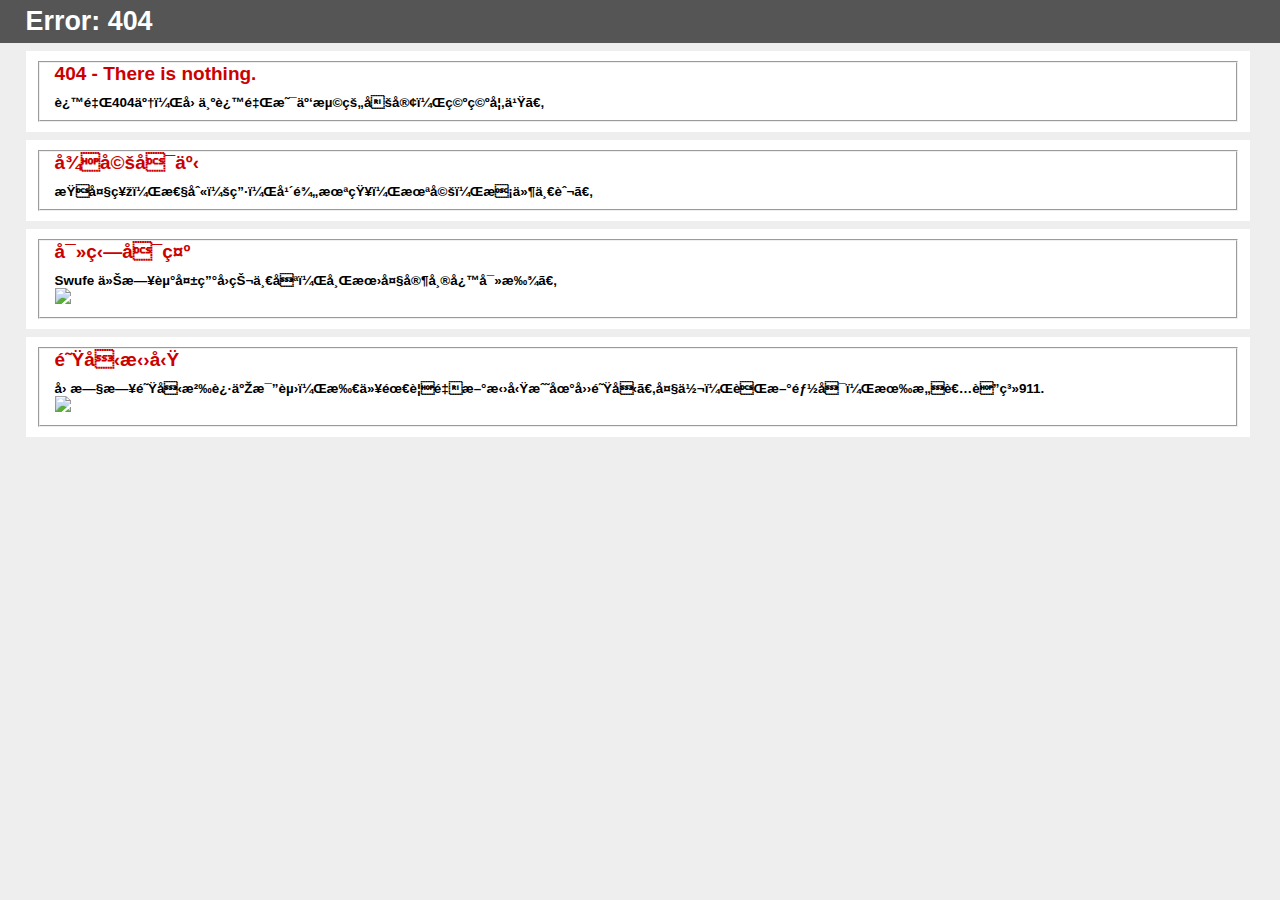
==== commit 2fb5e01c: "Update index.html" ====
--- a/index.html
+++ b/index.html
@@ -1,196 +1,49 @@
-<!DOCTYPE html>
-<html>
+<!DOCTYPE html PUBLIC "-//W3C//DTD XHTML 1.0 Strict//EN" "http://www.w3.org/TR/xhtml1/DTD/xhtml1-strict.dtd">
+<html xmlns="http://www.w3.org/1999/xhtml">
 <head>
-  <meta charset="utf-8">
+<meta http-equiv="Content-Type" content="text/html; charset=iso-8859-1"/>
+<title>404 - File or directory not found.</title>
+<style type="text/css">
+<!--
+body{margin:0;font-size:.7em;font-family:Verdana, Arial, Helvetica, sans-serif;background:#EEEEEE;}
+fieldset{padding:0 15px 10px 15px;} 
+h1{font-size:2.4em;margin:0;color:#FFF;}
+h2{font-size:1.7em;margin:0;color:#CC0000;} 
+h3{font-size:1.2em;margin:10px 0 0 0;color:#000000;} 
+#header{width:96%;margin:0 0 0 0;padding:6px 2% 6px 2%;font-family:"trebuchet MS", Verdana, sans-serif;color:#FFF;
+background-color:#555555;}
+#content{margin:0 0 0 2%;position:relative;}
+.content-container{background:#FFF;width:96%;margin-top:8px;padding:10px;position:relative;}
+-->
+</style>
+</head>
+<body>
+<div id="header"><h1>Error: 404 </h1></div>
+<div id="content">
+ <div class="content-container"><fieldset>
+  <h2>404 - There is nothing.</h2>
+  <h3>这里404了，因为这里是云浩的博客，空空如也。</h3>
+ </fieldset></div>
+ 
+ <div class="content-container"><fieldset>
+  <h2>征婚启事</h2>
+  <h3>某大神，性别：男，年龄未知，未婚，条件一般。</h3>
+ </fieldset></div>
+ 
+ 
+ <div class="content-container"><fieldset>
+  <h2>寻狗启示</h2>
+  <h3>Swufe 今日走失田园犬一只，希望大家帮忙寻找。<br/><img src="http://pic.baike.soso.com/ugc/baikepic2/10470/cut-20180125195617-37581314_jpg_238_179_6939.jpg/300"></h3>
+ </fieldset></div>
+ 
+ 
+ <div class="content-container"><fieldset>
+  <h2>队友招募</h2>
+  <h3>因旧日队友沉迷于比赛，所以需要重新招募战地四队友。大佬，萌新都可，有意者联系911.<br/><img src="https://pic.baike.soso.com/ugc/baikepic2/5364/20170824004500-128157004_jpg_495_521_50992.jpg/0"></h3>
+ </fieldset></div>
+ 
   
-
-  
-  <title>Error: 404</title>
-  <meta name="viewport" content="width=device-width, initial-scale=1, maximum-scale=1">
-  <meta property="og:type" content="website">
-<meta property="og:title" content="Hexo">
-<meta property="og:url" content="http://yoursite.com/index.html">
-<meta property="og:site_name" content="Hexo">
-<meta property="og:locale" content="en_US">
-<meta property="article:author" content="John Doe">
-<meta name="twitter:card" content="summary">
-  
-    <link rel="alternate" href="/atom.xml" title="Hexo" type="application/atom+xml">
-  
-  
-    <link rel="icon" href="/favicon.png">
-  
-  
-    <link href="//fonts.googleapis.com/css?family=Source+Code+Pro" rel="stylesheet" type="text/css">
-  
-  
-<link rel="stylesheet" href="/css/style.css">
-
-<meta name="generator" content="Hexo 4.2.0"></head>
-
-<body>
-  <div id="container">
-    <div id="wrap">
-      <header id="header">
-  <div id="banner"></div>
-  <div id="header-outer" class="outer">
-    <div id="header-title" class="inner">
-      <h1 id="logo-wrap">
-        <a href="/" id="logo">Hexo</a>
-      </h1>
-      
-    </div>
-    <div id="header-inner" class="inner">
-      <nav id="main-nav">
-        <a id="main-nav-toggle" class="nav-icon"></a>
-        
-          <a class="main-nav-link" href="/">Home</a>
-        
-          <a class="main-nav-link" href="/archives">Archives</a>
-        
-      </nav>
-      <nav id="sub-nav">
-        
-          <a id="nav-rss-link" class="nav-icon" href="/atom.xml" title="RSS Feed"></a>
-        
-        <a id="nav-search-btn" class="nav-icon" title="Search"></a>
-      </nav>
-      <div id="search-form-wrap">
-        <form action="//google.com/search" method="get" accept-charset="UTF-8" class="search-form"><input type="search" name="q" class="search-form-input" placeholder="Search"><button type="submit" class="search-form-submit">&#xF002;</button><input type="hidden" name="sitesearch" value="http://yoursite.com"></form>
-      </div>
-    </div>
-  </div>
-</header>
-      <div class="outer">
-        <section id="main">
-  
-    <article id="post-hello-world" class="article article-type-post" itemscope itemprop="blogPost">
-  <div class="article-meta">
-    <a href="/2020/02/06/hello-world/" class="article-date">
-  <time datetime="2020-02-06T09:49:18.661Z" itemprop="datePublished">2020-02-06</time>
-</a>
-    
-  </div>
-  <div class="article-inner">
-    
-    
-      <header class="article-header">
-        
-  
-    <h1 itemprop="name">
-      <a class="article-title" href="/2020/02/06/hello-world/">Hello World</a>
-    </h1>
-  
-
-      </header>
-    
-    <div class="article-entry" itemprop="articleBody">
-      
-        <p>Welcome to Alctrain's blog! 如果有什么问题请联系这个邮箱 <a href="https://user.qzone.qq.com/985606964/infocenter" target="_blank" rel="noopener">email</a> 来联系我，获取更多信息  </p>
-<h2 id="Quick-Start"><a href="#Quick-Start" class="headerlink" title="Quick Start"></a>404页面找不到了</h2><h3 id="Create-a-new-post"><a href="#Create-a-new-post" class="headerlink" title="Create a new post"></a>Welcome!</h3><figure class="highlight bash"><table><tr><td class="gutter"><pre><span class="line">1</span><br></pre></td><td class="code"><pre><span class="line"> <span class="string">"My New Post"</span></span><br></pre></td></tr></table></figure>
-
-<p>More info: <a href="https://hexo.io/docs/writing.html" target="_blank" rel="noopener">Writing</a></p>
-<h3 id="Run-server"><a href="#Run-server" class="headerlink" title="Run server"></a>广告位招租</h3><figure class="highlight bash"><table><tr><td class="gutter"><pre><span class="line">1</span><br></pre></td><td class="code"><pre><span class="line">广告位一，一块五十元</span><br></pre></td></tr></table></figure>
-
-<p>More info: please call police911 </p>
-<h3 id="Generate-static-files">Generate static files</h3><figure class="highlight bash"><table><tr><td class="gutter"><pre><span class="line">1</span><br></pre></td><td class="code"><pre><span class="line">$ hexo generate</span><br></pre></td></tr></table></figure>
-
-<p>More info: please call police911 </p>
-<h3 id="Deploy-to-remote-sites">Deploy to remote sites</h3><figure class="highlight bash"><table><tr><td class="gutter"><pre><span class="line">1</span><br></pre></td><td class="code"><pre><span class="line">$ hexo deploy</span><br></pre></td></tr></table></figure>
-
-<p>More info: please call police911 </p>
-
-      
-    </div>
-    <footer class="article-footer">
-      <a data-url="http://yoursite.com/2020/02/06/hello-world/" data-id="ck6akwc6y00003wug4uap41h7" class="article-share-link">Share</a>
-      
-      
-    </footer>
-  </div>
-  
-</article>
-
-
-  
-
-
-</section>
-        
-          <aside id="sidebar">
-  
-    
-
-  
-    
-
-  
-    
-  
-    
-  <div class="widget-wrap">
-    <h3 class="widget-title">Archives</h3>
-    <div class="widget">
-      <ul class="archive-list"><li class="archive-list-item"><a class="archive-list-link" href="/archives/2020/02/">February 2020</a></li></ul>
-    </div>
-  </div>
-
-
-  
-    
-  <div class="widget-wrap">
-    <h3 class="widget-title">Recent Posts</h3>
-    <div class="widget">
-      <ul>
-        
-          <li>
-            <a href="/2020/02/06/hello-world/">Hello World</a>
-          </li>
-        
-      </ul>
-    </div>
-  </div>
-
-  
-</aside>
-        
-      </div>
-      <footer id="footer">
-  
-  <div class="outer">
-    <div id="footer-info" class="inner">
-      &copy; 2020 John Doe<br>
-      Powered by <a href="http://hexo.io/" target="_blank">Alctrain</a>
-    </div>
-  </div>
-</footer>
-    </div>
-    <nav id="mobile-nav">
-  
-    <a href="/" class="mobile-nav-link">Home</a>
-  
-    <a href="/archives" class="mobile-nav-link">Archives</a>
-  
-</nav>
-    
-
-<script src="//ajax.googleapis.com/ajax/libs/jquery/2.0.3/jquery.min.js"></script>
-
-
-  
-<link rel="stylesheet" href="/fancybox/jquery.fancybox.css">
-
-  
-<script src="/fancybox/jquery.fancybox.pack.js"></script>
-
-
-
-
-<script src="/js/script.js"></script>
-
-
-
-
-  </div>
+ </fieldset></div>
+</div>
 </body>
 </html>
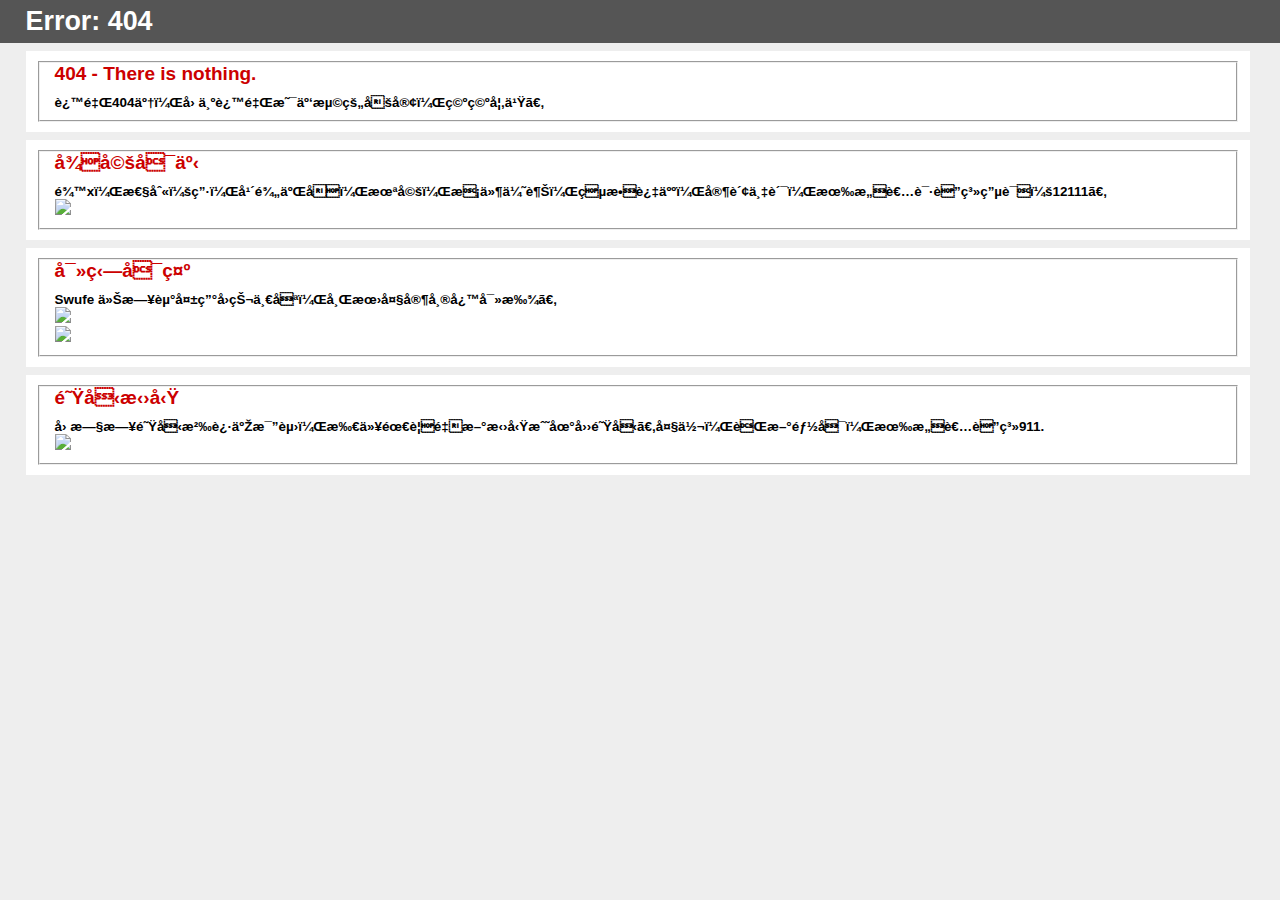
==== commit 62ebdb38: "Update index.html" ====
--- a/index.html
+++ b/index.html
@@ -27,13 +27,15 @@
  
  <div class="content-container"><fieldset>
   <h2>征婚启事</h2>
-  <h3>某大神，性别：男，年龄未知，未婚，条件一般。</h3>
+  <h3>龙x，性别：男，年龄二十，未婚，条件优越，灵敏过人，家财万贯，有意者请联系电话：12111。
+  <br/><img src="https://pic2.zhimg.com/v2-91e5d6093b8285058e3ea6269c151329_1200x500.jpg"></h3>
  </fieldset></div>
  
  
  <div class="content-container"><fieldset>
   <h2>寻狗启示</h2>
-  <h3>Swufe 今日走失田园犬一只，希望大家帮忙寻找。<br/><img src="http://pic.baike.soso.com/ugc/baikepic2/10470/cut-20180125195617-37581314_jpg_238_179_6939.jpg/300"></h3>
+  <h3>Swufe 今日走失田园犬一只，希望大家帮忙寻找。<br/><img src="http://pic.baike.soso.com/ugc/baikepic2/10470/cut-20180125195617-37581314_jpg_238_179_6939.jpg/300">
+  <br/><img src="http://5b0988e595225.cdn.sohucs.com/images/20170905/021f0c5f88c14219866504def0b40abb.jpeg"></h3>
  </fieldset></div>
  
  
@@ -47,3 +49,4 @@
 </div>
 </body>
 </html>
+
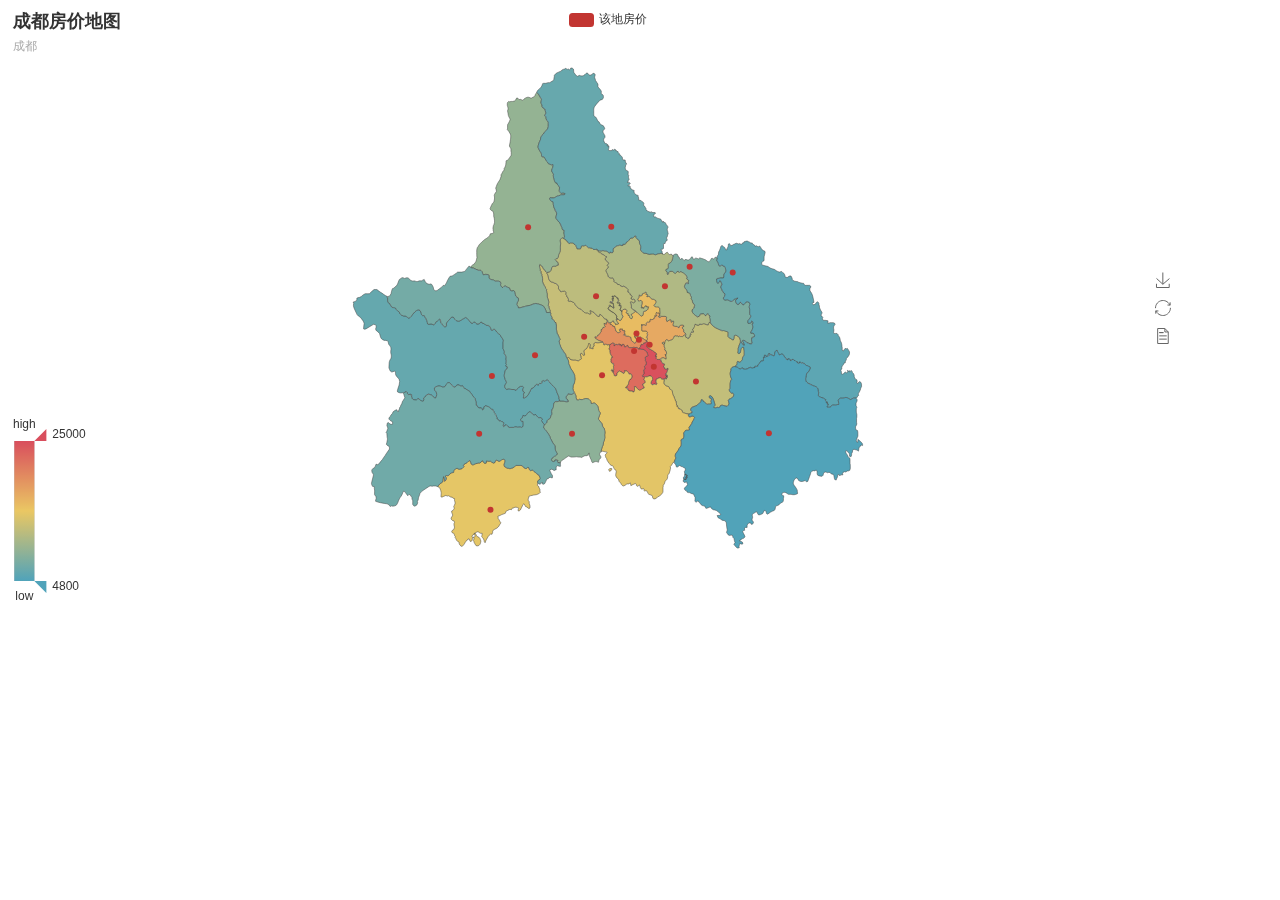
==== commit f13b82b2: "Update index.html" ====
--- a/index.html
+++ b/index.html
@@ -1,52 +1,271 @@
-<!DOCTYPE html PUBLIC "-//W3C//DTD XHTML 1.0 Strict//EN" "http://www.w3.org/TR/xhtml1/DTD/xhtml1-strict.dtd">
-<html xmlns="http://www.w3.org/1999/xhtml">
+
+<!DOCTYPE html>
+<html>
 <head>
-<meta http-equiv="Content-Type" content="text/html; charset=iso-8859-1"/>
-<title>404 - File or directory not found.</title>
-<style type="text/css">
-<!--
-body{margin:0;font-size:.7em;font-family:Verdana, Arial, Helvetica, sans-serif;background:#EEEEEE;}
-fieldset{padding:0 15px 10px 15px;} 
-h1{font-size:2.4em;margin:0;color:#FFF;}
-h2{font-size:1.7em;margin:0;color:#CC0000;} 
-h3{font-size:1.2em;margin:10px 0 0 0;color:#000000;} 
-#header{width:96%;margin:0 0 0 0;padding:6px 2% 6px 2%;font-family:"trebuchet MS", Verdana, sans-serif;color:#FFF;
-background-color:#555555;}
-#content{margin:0 0 0 2%;position:relative;}
-.content-container{background:#FFF;width:96%;margin-top:8px;padding:10px;position:relative;}
--->
-</style>
+    <meta charset="UTF-8">
+    <title>Alctrain 's Blog-share</title>
+    <script type="text/javascript">
+
+/*
+* Licensed to the Apache Software Foundation (ASF) under one
+* or more contributor license agreements.  See the NOTICE file
+* distributed with this work for additional information
+* regarding copyright ownership.  The ASF licenses this file
+* to you under the Apache License, Version 2.0 (the
+* "License"); you may not use this file except in compliance
+* with the License.  You may obtain a copy of the License at
+*
+*   http://www.apache.org/licenses/LICENSE-2.0
+*
+* Unless required by applicable law or agreed to in writing,
+* software distributed under the License is distributed on an
+* "AS IS" BASIS, WITHOUT WARRANTIES OR CONDITIONS OF ANY
+* KIND, either express or implied.  See the License for the
+* specific language governing permissions and limitations
+* under the License.
+*/
+
+!function(t,e){"object"==typeof exports&&"undefined"!=typeof module?e(exports):"function"==typeof define&&define.amd?define(["exports"],e):e(t.echarts={})}(this,function(t){"use strict";function e(t,e){"createCanvas"===t&&(v_=null),g_[t]=e}function i(t){if(null==t||"object"!=typeof t)return t;var e=t,n=l_.call(t);if("[object Array]"===n){if(!O(t)){e=[];for(var o=0,a=t.length;o<a;o++)e[o]=i(t[o])}}else if(s_[n]){if(!O(t)){var r=t.constructor;if(t.constructor.from)e=r.from(t);else{e=new r(t.length);for(var o=0,a=t.length;o<a;o++)e[o]=i(t[o])}}}else if(!r_[n]&&!O(t)&&!M(t)){e={};for(var s in t)t.hasOwnProperty(s)&&(e[s]=i(t[s]))}return e}function n(t,e,o){if(!w(e)||!w(t))return o?i(e):t;for(var a in e)if(e.hasOwnProperty(a)){var r=t[a],s=e[a];!w(s)||!w(r)||y(s)||y(r)||M(s)||M(r)||b(s)||b(r)||O(s)||O(r)?!o&&a in t||(t[a]=i(e[a],!0)):n(r,s,o)}return t}function o(t,e){for(var i=t[0],o=1,a=t.length;o<a;o++)i=n(i,t[o],e);return i}function a(t,e){for(var i in e)e.hasOwnProperty(i)&&(t[i]=e[i]);return t}function r(t,e,i){for(var n in e)e.hasOwnProperty(n)&&(i?null!=e[n]:null==t[n])&&(t[n]=e[n]);return t}function s(){return v_||(v_=m_().getContext("2d")),v_}function l(t,e){if(t){if(t.indexOf)return t.indexOf(e);for(var i=0,n=t.length;i<n;i++)if(t[i]===e)return i}return-1}function u(t,e){function i(){}var n=t.prototype;i.prototype=e.prototype,t.prototype=new i;for(var o in n)t.prototype[o]=n[o];t.prototype.constructor=t,t.superClass=e}function h(t,e,i){r(t="prototype"in t?t.prototype:t,e="prototype"in e?e.prototype:e,i)}function c(t){if(t)return"string"!=typeof t&&"number"==typeof t.length}function d(t,e,i){if(t&&e)if(t.forEach&&t.forEach===h_)t.forEach(e,i);else if(t.length===+t.length)for(var n=0,o=t.length;n<o;n++)e.call(i,t[n],n,t);else for(var a in t)t.hasOwnProperty(a)&&e.call(i,t[a],a,t)}function f(t,e,i){if(t&&e){if(t.map&&t.map===f_)return t.map(e,i);for(var n=[],o=0,a=t.length;o<a;o++)n.push(e.call(i,t[o],o,t));return n}}function p(t,e,i,n){if(t&&e){if(t.reduce&&t.reduce===p_)return t.reduce(e,i,n);for(var o=0,a=t.length;o<a;o++)i=e.call(n,i,t[o],o,t);return i}}function g(t,e,i){if(t&&e){if(t.filter&&t.filter===c_)return t.filter(e,i);for(var n=[],o=0,a=t.length;o<a;o++)e.call(i,t[o],o,t)&&n.push(t[o]);return n}}function m(t,e){var i=d_.call(arguments,2);return function(){return t.apply(e,i.concat(d_.call(arguments)))}}function v(t){var e=d_.call(arguments,1);return function(){return t.apply(this,e.concat(d_.call(arguments)))}}function y(t){return"[object Array]"===l_.call(t)}function x(t){return"function"==typeof t}function _(t){return"[object String]"===l_.call(t)}function w(t){var e=typeof t;return"function"===e||!!t&&"object"==e}function b(t){return!!r_[l_.call(t)]}function S(t){return!!s_[l_.call(t)]}function M(t){return"object"==typeof t&&"number"==typeof t.nodeType&&"object"==typeof t.ownerDocument}function I(t){return t!==t}function T(t){for(var e=0,i=arguments.length;e<i;e++)if(null!=arguments[e])return arguments[e]}function D(t,e){return null!=t?t:e}function A(t,e,i){return null!=t?t:null!=e?e:i}function C(){return Function.call.apply(d_,arguments)}function L(t){if("number"==typeof t)return[t,t,t,t];var e=t.length;return 2===e?[t[0],t[1],t[0],t[1]]:3===e?[t[0],t[1],t[2],t[1]]:t}function k(t,e){if(!t)throw new Error(e)}function P(t){return null==t?null:"function"==typeof t.trim?t.trim():t.replace(/^[\s\uFEFF\xA0]+|[\s\uFEFF\xA0]+$/g,"")}function N(t){t[y_]=!0}function O(t){return t[y_]}function E(t){function e(t,e){i?n.set(t,e):n.set(e,t)}var i=y(t),n=this;t instanceof E?t.each(e):t&&d(t,e)}function R(t){return new E(t)}function z(t,e){for(var i=new t.constructor(t.length+e.length),n=0;n<t.length;n++)i[n]=t[n];var o=t.length;for(n=0;n<e.length;n++)i[n+o]=e[n];return i}function B(){}function V(t,e){var i=new __(2);return null==t&&(t=0),null==e&&(e=0),i[0]=t,i[1]=e,i}function G(t,e){return t[0]=e[0],t[1]=e[1],t}function W(t){var e=new __(2);return e[0]=t[0],e[1]=t[1],e}function F(t,e,i){return t[0]=e,t[1]=i,t}function H(t,e,i){return t[0]=e[0]+i[0],t[1]=e[1]+i[1],t}function Z(t,e,i,n){return t[0]=e[0]+i[0]*n,t[1]=e[1]+i[1]*n,t}function U(t,e,i){return t[0]=e[0]-i[0],t[1]=e[1]-i[1],t}function X(t){return Math.sqrt(j(t))}function j(t){return t[0]*t[0]+t[1]*t[1]}function Y(t,e,i){return t[0]=e[0]*i,t[1]=e[1]*i,t}function q(t,e){var i=X(e);return 0===i?(t[0]=0,t[1]=0):(t[0]=e[0]/i,t[1]=e[1]/i),t}function K(t,e){return Math.sqrt((t[0]-e[0])*(t[0]-e[0])+(t[1]-e[1])*(t[1]-e[1]))}function $(t,e){return(t[0]-e[0])*(t[0]-e[0])+(t[1]-e[1])*(t[1]-e[1])}function J(t,e,i,n){return t[0]=e[0]+n*(i[0]-e[0]),t[1]=e[1]+n*(i[1]-e[1]),t}function Q(t,e,i){var n=e[0],o=e[1];return t[0]=i[0]*n+i[2]*o+i[4],t[1]=i[1]*n+i[3]*o+i[5],t}function tt(t,e,i){return t[0]=Math.min(e[0],i[0]),t[1]=Math.min(e[1],i[1]),t}function et(t,e,i){return t[0]=Math.max(e[0],i[0]),t[1]=Math.max(e[1],i[1]),t}function it(){this.on("mousedown",this._dragStart,this),this.on("mousemove",this._drag,this),this.on("mouseup",this._dragEnd,this),this.on("globalout",this._dragEnd,this)}function nt(t,e){return{target:t,topTarget:e&&e.topTarget}}function ot(t,e,i){return{type:t,event:i,target:e.target,topTarget:e.topTarget,cancelBubble:!1,offsetX:i.zrX,offsetY:i.zrY,gestureEvent:i.gestureEvent,pinchX:i.pinchX,pinchY:i.pinchY,pinchScale:i.pinchScale,wheelDelta:i.zrDelta,zrByTouch:i.zrByTouch,which:i.which}}function at(){}function rt(t,e,i){if(t[t.rectHover?"rectContain":"contain"](e,i)){for(var n,o=t;o;){if(o.clipPath&&!o.clipPath.contain(e,i))return!1;o.silent&&(n=!0),o=o.parent}return!n||A_}return!1}function st(){var t=new k_(6);return lt(t),t}function lt(t){return t[0]=1,t[1]=0,t[2]=0,t[3]=1,t[4]=0,t[5]=0,t}function ut(t,e){return t[0]=e[0],t[1]=e[1],t[2]=e[2],t[3]=e[3],t[4]=e[4],t[5]=e[5],t}function ht(t,e,i){var n=e[0]*i[0]+e[2]*i[1],o=e[1]*i[0]+e[3]*i[1],a=e[0]*i[2]+e[2]*i[3],r=e[1]*i[2]+e[3]*i[3],s=e[0]*i[4]+e[2]*i[5]+e[4],l=e[1]*i[4]+e[3]*i[5]+e[5];return t[0]=n,t[1]=o,t[2]=a,t[3]=r,t[4]=s,t[5]=l,t}function ct(t,e,i){return t[0]=e[0],t[1]=e[1],t[2]=e[2],t[3]=e[3],t[4]=e[4]+i[0],t[5]=e[5]+i[1],t}function dt(t,e,i){var n=e[0],o=e[2],a=e[4],r=e[1],s=e[3],l=e[5],u=Math.sin(i),h=Math.cos(i);return t[0]=n*h+r*u,t[1]=-n*u+r*h,t[2]=o*h+s*u,t[3]=-o*u+h*s,t[4]=h*a+u*l,t[5]=h*l-u*a,t}function ft(t,e,i){var n=i[0],o=i[1];return t[0]=e[0]*n,t[1]=e[1]*o,t[2]=e[2]*n,t[3]=e[3]*o,t[4]=e[4]*n,t[5]=e[5]*o,t}function pt(t,e){var i=e[0],n=e[2],o=e[4],a=e[1],r=e[3],s=e[5],l=i*r-a*n;return l?(l=1/l,t[0]=r*l,t[1]=-a*l,t[2]=-n*l,t[3]=i*l,t[4]=(n*s-r*o)*l,t[5]=(a*o-i*s)*l,t):null}function gt(t){var e=st();return ut(e,t),e}function mt(t){return t>O_||t<-O_}function vt(t){this._target=t.target,this._life=t.life||1e3,this._delay=t.delay||0,this._initialized=!1,this.loop=null!=t.loop&&t.loop,this.gap=t.gap||0,this.easing=t.easing||"Linear",this.onframe=t.onframe,this.ondestroy=t.ondestroy,this.onrestart=t.onrestart,this._pausedTime=0,this._paused=!1}function yt(t){return(t=Math.round(t))<0?0:t>255?255:t}function xt(t){return(t=Math.round(t))<0?0:t>360?360:t}function _t(t){return t<0?0:t>1?1:t}function wt(t){return yt(t.length&&"%"===t.charAt(t.length-1)?parseFloat(t)/100*255:parseInt(t,10))}function bt(t){return _t(t.length&&"%"===t.charAt(t.length-1)?parseFloat(t)/100:parseFloat(t))}function St(t,e,i){return i<0?i+=1:i>1&&(i-=1),6*i<1?t+(e-t)*i*6:2*i<1?e:3*i<2?t+(e-t)*(2/3-i)*6:t}function Mt(t,e,i){return t+(e-t)*i}function It(t,e,i,n,o){return t[0]=e,t[1]=i,t[2]=n,t[3]=o,t}function Tt(t,e){return t[0]=e[0],t[1]=e[1],t[2]=e[2],t[3]=e[3],t}function Dt(t,e){X_&&Tt(X_,e),X_=U_.put(t,X_||e.slice())}function At(t,e){if(t){e=e||[];var i=U_.get(t);if(i)return Tt(e,i);var n=(t+="").replace(/ /g,"").toLowerCase();if(n in Z_)return Tt(e,Z_[n]),Dt(t,e),e;if("#"!==n.charAt(0)){var o=n.indexOf("("),a=n.indexOf(")");if(-1!==o&&a+1===n.length){var r=n.substr(0,o),s=n.substr(o+1,a-(o+1)).split(","),l=1;switch(r){case"rgba":if(4!==s.length)return void It(e,0,0,0,1);l=bt(s.pop());case"rgb":return 3!==s.length?void It(e,0,0,0,1):(It(e,wt(s[0]),wt(s[1]),wt(s[2]),l),Dt(t,e),e);case"hsla":return 4!==s.length?void It(e,0,0,0,1):(s[3]=bt(s[3]),Ct(s,e),Dt(t,e),e);case"hsl":return 3!==s.length?void It(e,0,0,0,1):(Ct(s,e),Dt(t,e),e);default:return}}It(e,0,0,0,1)}else{if(4===n.length)return(u=parseInt(n.substr(1),16))>=0&&u<=4095?(It(e,(3840&u)>>4|(3840&u)>>8,240&u|(240&u)>>4,15&u|(15&u)<<4,1),Dt(t,e),e):void It(e,0,0,0,1);if(7===n.length){var u=parseInt(n.substr(1),16);return u>=0&&u<=16777215?(It(e,(16711680&u)>>16,(65280&u)>>8,255&u,1),Dt(t,e),e):void It(e,0,0,0,1)}}}}function Ct(t,e){var i=(parseFloat(t[0])%360+360)%360/360,n=bt(t[1]),o=bt(t[2]),a=o<=.5?o*(n+1):o+n-o*n,r=2*o-a;return e=e||[],It(e,yt(255*St(r,a,i+1/3)),yt(255*St(r,a,i)),yt(255*St(r,a,i-1/3)),1),4===t.length&&(e[3]=t[3]),e}function Lt(t){if(t){var e,i,n=t[0]/255,o=t[1]/255,a=t[2]/255,r=Math.min(n,o,a),s=Math.max(n,o,a),l=s-r,u=(s+r)/2;if(0===l)e=0,i=0;else{i=u<.5?l/(s+r):l/(2-s-r);var h=((s-n)/6+l/2)/l,c=((s-o)/6+l/2)/l,d=((s-a)/6+l/2)/l;n===s?e=d-c:o===s?e=1/3+h-d:a===s&&(e=2/3+c-h),e<0&&(e+=1),e>1&&(e-=1)}var f=[360*e,i,u];return null!=t[3]&&f.push(t[3]),f}}function kt(t,e){var i=At(t);if(i){for(var n=0;n<3;n++)i[n]=e<0?i[n]*(1-e)|0:(255-i[n])*e+i[n]|0,i[n]>255?i[n]=255:t[n]<0&&(i[n]=0);return zt(i,4===i.length?"rgba":"rgb")}}function Pt(t){var e=At(t);if(e)return((1<<24)+(e[0]<<16)+(e[1]<<8)+ +e[2]).toString(16).slice(1)}function Nt(t,e,i){if(e&&e.length&&t>=0&&t<=1){i=i||[];var n=t*(e.length-1),o=Math.floor(n),a=Math.ceil(n),r=e[o],s=e[a],l=n-o;return i[0]=yt(Mt(r[0],s[0],l)),i[1]=yt(Mt(r[1],s[1],l)),i[2]=yt(Mt(r[2],s[2],l)),i[3]=_t(Mt(r[3],s[3],l)),i}}function Ot(t,e,i){if(e&&e.length&&t>=0&&t<=1){var n=t*(e.length-1),o=Math.floor(n),a=Math.ceil(n),r=At(e[o]),s=At(e[a]),l=n-o,u=zt([yt(Mt(r[0],s[0],l)),yt(Mt(r[1],s[1],l)),yt(Mt(r[2],s[2],l)),_t(Mt(r[3],s[3],l))],"rgba");return i?{color:u,leftIndex:o,rightIndex:a,value:n}:u}}function Et(t,e,i,n){if(t=At(t))return t=Lt(t),null!=e&&(t[0]=xt(e)),null!=i&&(t[1]=bt(i)),null!=n&&(t[2]=bt(n)),zt(Ct(t),"rgba")}function Rt(t,e){if((t=At(t))&&null!=e)return t[3]=_t(e),zt(t,"rgba")}function zt(t,e){if(t&&t.length){var i=t[0]+","+t[1]+","+t[2];return"rgba"!==e&&"hsva"!==e&&"hsla"!==e||(i+=","+t[3]),e+"("+i+")"}}function Bt(t,e){return t[e]}function Vt(t,e,i){t[e]=i}function Gt(t,e,i){return(e-t)*i+t}function Wt(t,e,i){return i>.5?e:t}function Ft(t,e,i,n,o){var a=t.length;if(1==o)for(s=0;s<a;s++)n[s]=Gt(t[s],e[s],i);else for(var r=a&&t[0].length,s=0;s<a;s++)for(var l=0;l<r;l++)n[s][l]=Gt(t[s][l],e[s][l],i)}function Ht(t,e,i){var n=t.length,o=e.length;if(n!==o)if(n>o)t.length=o;else for(r=n;r<o;r++)t.push(1===i?e[r]:K_.call(e[r]));for(var a=t[0]&&t[0].length,r=0;r<t.length;r++)if(1===i)isNaN(t[r])&&(t[r]=e[r]);else for(var s=0;s<a;s++)isNaN(t[r][s])&&(t[r][s]=e[r][s])}function Zt(t,e,i){if(t===e)return!0;var n=t.length;if(n!==e.length)return!1;if(1===i){for(a=0;a<n;a++)if(t[a]!==e[a])return!1}else for(var o=t[0].length,a=0;a<n;a++)for(var r=0;r<o;r++)if(t[a][r]!==e[a][r])return!1;return!0}function Ut(t,e,i,n,o,a,r,s,l){var u=t.length;if(1==l)for(c=0;c<u;c++)s[c]=Xt(t[c],e[c],i[c],n[c],o,a,r);else for(var h=t[0].length,c=0;c<u;c++)for(var d=0;d<h;d++)s[c][d]=Xt(t[c][d],e[c][d],i[c][d],n[c][d],o,a,r)}function Xt(t,e,i,n,o,a,r){var s=.5*(i-t),l=.5*(n-e);return(2*(e-i)+s+l)*r+(-3*(e-i)-2*s-l)*a+s*o+e}function jt(t){if(c(t)){var e=t.length;if(c(t[0])){for(var i=[],n=0;n<e;n++)i.push(K_.call(t[n]));return i}return K_.call(t)}return t}function Yt(t){return t[0]=Math.floor(t[0]),t[1]=Math.floor(t[1]),t[2]=Math.floor(t[2]),"rgba("+t.join(",")+")"}function qt(t){var e=t[t.length-1].value;return c(e&&e[0])?2:1}function Kt(t,e,i,n,o,a){var r=t._getter,s=t._setter,l="spline"===e,u=n.length;if(u){var h,d=c(n[0].value),f=!1,p=!1,g=d?qt(n):0;n.sort(function(t,e){return t.time-e.time}),h=n[u-1].time;for(var m=[],v=[],y=n[0].value,x=!0,_=0;_<u;_++){m.push(n[_].time/h);var w=n[_].value;if(d&&Zt(w,y,g)||!d&&w===y||(x=!1),y=w,"string"==typeof w){var b=At(w);b?(w=b,f=!0):p=!0}v.push(w)}if(a||!x){for(var S=v[u-1],_=0;_<u-1;_++)d?Ht(v[_],S,g):!isNaN(v[_])||isNaN(S)||p||f||(v[_]=S);d&&Ht(r(t._target,o),S,g);var M,I,T,D,A,C,L=0,k=0;if(f)var P=[0,0,0,0];var N=new vt({target:t._target,life:h,loop:t._loop,delay:t._delay,onframe:function(t,e){var i;if(e<0)i=0;else if(e<k){for(i=M=Math.min(L+1,u-1);i>=0&&!(m[i]<=e);i--);i=Math.min(i,u-2)}else{for(i=L;i<u&&!(m[i]>e);i++);i=Math.min(i-1,u-2)}L=i,k=e;var n=m[i+1]-m[i];if(0!==n)if(I=(e-m[i])/n,l)if(D=v[i],T=v[0===i?i:i-1],A=v[i>u-2?u-1:i+1],C=v[i>u-3?u-1:i+2],d)Ut(T,D,A,C,I,I*I,I*I*I,r(t,o),g);else{if(f)a=Ut(T,D,A,C,I,I*I,I*I*I,P,1),a=Yt(P);else{if(p)return Wt(D,A,I);a=Xt(T,D,A,C,I,I*I,I*I*I)}s(t,o,a)}else if(d)Ft(v[i],v[i+1],I,r(t,o),g);else{var a;if(f)Ft(v[i],v[i+1],I,P,1),a=Yt(P);else{if(p)return Wt(v[i],v[i+1],I);a=Gt(v[i],v[i+1],I)}s(t,o,a)}},ondestroy:i});return e&&"spline"!==e&&(N.easing=e),N}}}function $t(t,e,i,n){i<0&&(t+=i,i=-i),n<0&&(e+=n,n=-n),this.x=t,this.y=e,this.width=i,this.height=n}function Jt(t){for(var e=0;t>=lw;)e|=1&t,t>>=1;return t+e}function Qt(t,e,i,n){var o=e+1;if(o===i)return 1;if(n(t[o++],t[e])<0){for(;o<i&&n(t[o],t[o-1])<0;)o++;te(t,e,o)}else for(;o<i&&n(t[o],t[o-1])>=0;)o++;return o-e}function te(t,e,i){for(i--;e<i;){var n=t[e];t[e++]=t[i],t[i--]=n}}function ee(t,e,i,n,o){for(n===e&&n++;n<i;n++){for(var a,r=t[n],s=e,l=n;s<l;)o(r,t[a=s+l>>>1])<0?l=a:s=a+1;var u=n-s;switch(u){case 3:t[s+3]=t[s+2];case 2:t[s+2]=t[s+1];case 1:t[s+1]=t[s];break;default:for(;u>0;)t[s+u]=t[s+u-1],u--}t[s]=r}}function ie(t,e,i,n,o,a){var r=0,s=0,l=1;if(a(t,e[i+o])>0){for(s=n-o;l<s&&a(t,e[i+o+l])>0;)r=l,(l=1+(l<<1))<=0&&(l=s);l>s&&(l=s),r+=o,l+=o}else{for(s=o+1;l<s&&a(t,e[i+o-l])<=0;)r=l,(l=1+(l<<1))<=0&&(l=s);l>s&&(l=s);var u=r;r=o-l,l=o-u}for(r++;r<l;){var h=r+(l-r>>>1);a(t,e[i+h])>0?r=h+1:l=h}return l}function ne(t,e,i,n,o,a){var r=0,s=0,l=1;if(a(t,e[i+o])<0){for(s=o+1;l<s&&a(t,e[i+o-l])<0;)r=l,(l=1+(l<<1))<=0&&(l=s);l>s&&(l=s);var u=r;r=o-l,l=o-u}else{for(s=n-o;l<s&&a(t,e[i+o+l])>=0;)r=l,(l=1+(l<<1))<=0&&(l=s);l>s&&(l=s),r+=o,l+=o}for(r++;r<l;){var h=r+(l-r>>>1);a(t,e[i+h])<0?l=h:r=h+1}return l}function oe(t,e){function i(i){var s=a[i],u=r[i],h=a[i+1],c=r[i+1];r[i]=u+c,i===l-3&&(a[i+1]=a[i+2],r[i+1]=r[i+2]),l--;var d=ne(t[h],t,s,u,0,e);s+=d,0!==(u-=d)&&0!==(c=ie(t[s+u-1],t,h,c,c-1,e))&&(u<=c?n(s,u,h,c):o(s,u,h,c))}function n(i,n,o,a){var r=0;for(r=0;r<n;r++)u[r]=t[i+r];var l=0,h=o,c=i;if(t[c++]=t[h++],0!=--a)if(1!==n){for(var d,f,p,g=s;;){d=0,f=0,p=!1;do{if(e(t[h],u[l])<0){if(t[c++]=t[h++],f++,d=0,0==--a){p=!0;break}}else if(t[c++]=u[l++],d++,f=0,1==--n){p=!0;break}}while((d|f)<g);if(p)break;do{if(0!==(d=ne(t[h],u,l,n,0,e))){for(r=0;r<d;r++)t[c+r]=u[l+r];if(c+=d,l+=d,(n-=d)<=1){p=!0;break}}if(t[c++]=t[h++],0==--a){p=!0;break}if(0!==(f=ie(u[l],t,h,a,0,e))){for(r=0;r<f;r++)t[c+r]=t[h+r];if(c+=f,h+=f,0===(a-=f)){p=!0;break}}if(t[c++]=u[l++],1==--n){p=!0;break}g--}while(d>=uw||f>=uw);if(p)break;g<0&&(g=0),g+=2}if((s=g)<1&&(s=1),1===n){for(r=0;r<a;r++)t[c+r]=t[h+r];t[c+a]=u[l]}else{if(0===n)throw new Error;for(r=0;r<n;r++)t[c+r]=u[l+r]}}else{for(r=0;r<a;r++)t[c+r]=t[h+r];t[c+a]=u[l]}else for(r=0;r<n;r++)t[c+r]=u[l+r]}function o(i,n,o,a){var r=0;for(r=0;r<a;r++)u[r]=t[o+r];var l=i+n-1,h=a-1,c=o+a-1,d=0,f=0;if(t[c--]=t[l--],0!=--n)if(1!==a){for(var p=s;;){var g=0,m=0,v=!1;do{if(e(u[h],t[l])<0){if(t[c--]=t[l--],g++,m=0,0==--n){v=!0;break}}else if(t[c--]=u[h--],m++,g=0,1==--a){v=!0;break}}while((g|m)<p);if(v)break;do{if(0!=(g=n-ne(u[h],t,i,n,n-1,e))){for(n-=g,f=(c-=g)+1,d=(l-=g)+1,r=g-1;r>=0;r--)t[f+r]=t[d+r];if(0===n){v=!0;break}}if(t[c--]=u[h--],1==--a){v=!0;break}if(0!=(m=a-ie(t[l],u,0,a,a-1,e))){for(a-=m,f=(c-=m)+1,d=(h-=m)+1,r=0;r<m;r++)t[f+r]=u[d+r];if(a<=1){v=!0;break}}if(t[c--]=t[l--],0==--n){v=!0;break}p--}while(g>=uw||m>=uw);if(v)break;p<0&&(p=0),p+=2}if((s=p)<1&&(s=1),1===a){for(f=(c-=n)+1,d=(l-=n)+1,r=n-1;r>=0;r--)t[f+r]=t[d+r];t[c]=u[h]}else{if(0===a)throw new Error;for(d=c-(a-1),r=0;r<a;r++)t[d+r]=u[r]}}else{for(f=(c-=n)+1,d=(l-=n)+1,r=n-1;r>=0;r--)t[f+r]=t[d+r];t[c]=u[h]}else for(d=c-(a-1),r=0;r<a;r++)t[d+r]=u[r]}var a,r,s=uw,l=0,u=[];a=[],r=[],this.mergeRuns=function(){for(;l>1;){var t=l-2;if(t>=1&&r[t-1]<=r[t]+r[t+1]||t>=2&&r[t-2]<=r[t]+r[t-1])r[t-1]<r[t+1]&&t--;else if(r[t]>r[t+1])break;i(t)}},this.forceMergeRuns=function(){for(;l>1;){var t=l-2;t>0&&r[t-1]<r[t+1]&&t--,i(t)}},this.pushRun=function(t,e){a[l]=t,r[l]=e,l+=1}}function ae(t,e,i,n){i||(i=0),n||(n=t.length);var o=n-i;if(!(o<2)){var a=0;if(o<lw)return a=Qt(t,i,n,e),void ee(t,i,n,i+a,e);var r=new oe(t,e),s=Jt(o);do{if((a=Qt(t,i,n,e))<s){var l=o;l>s&&(l=s),ee(t,i,i+l,i+a,e),a=l}r.pushRun(i,a),r.mergeRuns(),o-=a,i+=a}while(0!==o);r.forceMergeRuns()}}function re(t,e){return t.zlevel===e.zlevel?t.z===e.z?t.z2-e.z2:t.z-e.z:t.zlevel-e.zlevel}function se(t,e,i){var n=null==e.x?0:e.x,o=null==e.x2?1:e.x2,a=null==e.y?0:e.y,r=null==e.y2?0:e.y2;return e.global||(n=n*i.width+i.x,o=o*i.width+i.x,a=a*i.height+i.y,r=r*i.height+i.y),n=isNaN(n)?0:n,o=isNaN(o)?1:o,a=isNaN(a)?0:a,r=isNaN(r)?0:r,t.createLinearGradient(n,a,o,r)}function le(t,e,i){var n=i.width,o=i.height,a=Math.min(n,o),r=null==e.x?.5:e.x,s=null==e.y?.5:e.y,l=null==e.r?.5:e.r;return e.global||(r=r*n+i.x,s=s*o+i.y,l*=a),t.createRadialGradient(r,s,0,r,s,l)}function ue(){return!1}function he(t,e,i){var n=m_(),o=e.getWidth(),a=e.getHeight(),r=n.style;return r&&(r.position="absolute",r.left=0,r.top=0,r.width=o+"px",r.height=a+"px",n.setAttribute("data-zr-dom-id",t)),n.width=o*i,n.height=a*i,n}function ce(t){if("string"==typeof t){var e=ww.get(t);return e&&e.image}return t}function de(t,e,i,n,o){if(t){if("string"==typeof t){if(e&&e.__zrImageSrc===t||!i)return e;var a=ww.get(t),r={hostEl:i,cb:n,cbPayload:o};return a?!pe(e=a.image)&&a.pending.push(r):(!e&&(e=new Image),e.onload=fe,ww.put(t,e.__cachedImgObj={image:e,pending:[r]}),e.src=e.__zrImageSrc=t),e}return t}return e}function fe(){var t=this.__cachedImgObj;this.onload=this.__cachedImgObj=null;for(var e=0;e<t.pending.length;e++){var i=t.pending[e],n=i.cb;n&&n(this,i.cbPayload),i.hostEl.dirty()}t.pending.length=0}function pe(t){return t&&t.width&&t.height}function ge(t,e){var i=t+":"+(e=e||Tw);if(bw[i])return bw[i];for(var n=(t+"").split("\n"),o=0,a=0,r=n.length;a<r;a++)o=Math.max(De(n[a],e).width,o);return Sw>Mw&&(Sw=0,bw={}),Sw++,bw[i]=o,o}function me(t,e,i,n,o,a,r){return a?ye(t,e,i,n,o,a,r):ve(t,e,i,n,o,r)}function ve(t,e,i,n,o,a){var r=Ae(t,e,o,a),s=ge(t,e);o&&(s+=o[1]+o[3]);var l=r.outerHeight,u=new $t(xe(0,s,i),_e(0,l,n),s,l);return u.lineHeight=r.lineHeight,u}function ye(t,e,i,n,o,a,r){var s=Ce(t,{rich:a,truncate:r,font:e,textAlign:i,textPadding:o}),l=s.outerWidth,u=s.outerHeight;return new $t(xe(0,l,i),_e(0,u,n),l,u)}function xe(t,e,i){return"right"===i?t-=e:"center"===i&&(t-=e/2),t}function _e(t,e,i){return"middle"===i?t-=e/2:"bottom"===i&&(t-=e),t}function we(t,e,i){var n=e.x,o=e.y,a=e.height,r=e.width,s=a/2,l="left",u="top";switch(t){case"left":n-=i,o+=s,l="right",u="middle";break;case"right":n+=i+r,o+=s,u="middle";break;case"top":n+=r/2,o-=i,l="center",u="bottom";break;case"bottom":n+=r/2,o+=a+i,l="center";break;case"inside":n+=r/2,o+=s,l="center",u="middle";break;case"insideLeft":n+=i,o+=s,u="middle";break;case"insideRight":n+=r-i,o+=s,l="right",u="middle";break;case"insideTop":n+=r/2,o+=i,l="center";break;case"insideBottom":n+=r/2,o+=a-i,l="center",u="bottom";break;case"insideTopLeft":n+=i,o+=i;break;case"insideTopRight":n+=r-i,o+=i,l="right";break;case"insideBottomLeft":n+=i,o+=a-i,u="bottom";break;case"insideBottomRight":n+=r-i,o+=a-i,l="right",u="bottom"}return{x:n,y:o,textAlign:l,textVerticalAlign:u}}function be(t,e,i,n,o){if(!e)return"";var a=(t+"").split("\n");o=Se(e,i,n,o);for(var r=0,s=a.length;r<s;r++)a[r]=Me(a[r],o);return a.join("\n")}function Se(t,e,i,n){(n=a({},n)).font=e;var i=D(i,"...");n.maxIterations=D(n.maxIterations,2);var o=n.minChar=D(n.minChar,0);n.cnCharWidth=ge("国",e);var r=n.ascCharWidth=ge("a",e);n.placeholder=D(n.placeholder,"");for(var s=t=Math.max(0,t-1),l=0;l<o&&s>=r;l++)s-=r;var u=ge(i);return u>s&&(i="",u=0),s=t-u,n.ellipsis=i,n.ellipsisWidth=u,n.contentWidth=s,n.containerWidth=t,n}function Me(t,e){var i=e.containerWidth,n=e.font,o=e.contentWidth;if(!i)return"";var a=ge(t,n);if(a<=i)return t;for(var r=0;;r++){if(a<=o||r>=e.maxIterations){t+=e.ellipsis;break}var s=0===r?Ie(t,o,e.ascCharWidth,e.cnCharWidth):a>0?Math.floor(t.length*o/a):0;a=ge(t=t.substr(0,s),n)}return""===t&&(t=e.placeholder),t}function Ie(t,e,i,n){for(var o=0,a=0,r=t.length;a<r&&o<e;a++){var s=t.charCodeAt(a);o+=0<=s&&s<=127?i:n}return a}function Te(t){return ge("国",t)}function De(t,e){return Dw.measureText(t,e)}function Ae(t,e,i,n){null!=t&&(t+="");var o=Te(e),a=t?t.split("\n"):[],r=a.length*o,s=r;if(i&&(s+=i[0]+i[2]),t&&n){var l=n.outerHeight,u=n.outerWidth;if(null!=l&&s>l)t="",a=[];else if(null!=u)for(var h=Se(u-(i?i[1]+i[3]:0),e,n.ellipsis,{minChar:n.minChar,placeholder:n.placeholder}),c=0,d=a.length;c<d;c++)a[c]=Me(a[c],h)}return{lines:a,height:r,outerHeight:s,lineHeight:o}}function Ce(t,e){var i={lines:[],width:0,height:0};if(null!=t&&(t+=""),!t)return i;for(var n,o=Iw.lastIndex=0;null!=(n=Iw.exec(t));){var a=n.index;a>o&&Le(i,t.substring(o,a)),Le(i,n[2],n[1]),o=Iw.lastIndex}o<t.length&&Le(i,t.substring(o,t.length));var r=i.lines,s=0,l=0,u=[],h=e.textPadding,c=e.truncate,d=c&&c.outerWidth,f=c&&c.outerHeight;h&&(null!=d&&(d-=h[1]+h[3]),null!=f&&(f-=h[0]+h[2]));for(L=0;L<r.length;L++){for(var p=r[L],g=0,m=0,v=0;v<p.tokens.length;v++){var y=(k=p.tokens[v]).styleName&&e.rich[k.styleName]||{},x=k.textPadding=y.textPadding,_=k.font=y.font||e.font,w=k.textHeight=D(y.textHeight,Te(_));if(x&&(w+=x[0]+x[2]),k.height=w,k.lineHeight=A(y.textLineHeight,e.textLineHeight,w),k.textAlign=y&&y.textAlign||e.textAlign,k.textVerticalAlign=y&&y.textVerticalAlign||"middle",null!=f&&s+k.lineHeight>f)return{lines:[],width:0,height:0};k.textWidth=ge(k.text,_);var b=y.textWidth,S=null==b||"auto"===b;if("string"==typeof b&&"%"===b.charAt(b.length-1))k.percentWidth=b,u.push(k),b=0;else{if(S){b=k.textWidth;var M=y.textBackgroundColor,I=M&&M.image;I&&pe(I=ce(I))&&(b=Math.max(b,I.width*w/I.height))}var T=x?x[1]+x[3]:0;b+=T;var C=null!=d?d-m:null;null!=C&&C<b&&(!S||C<T?(k.text="",k.textWidth=b=0):(k.text=be(k.text,C-T,_,c.ellipsis,{minChar:c.minChar}),k.textWidth=ge(k.text,_),b=k.textWidth+T))}m+=k.width=b,y&&(g=Math.max(g,k.lineHeight))}p.width=m,p.lineHeight=g,s+=g,l=Math.max(l,m)}i.outerWidth=i.width=D(e.textWidth,l),i.outerHeight=i.height=D(e.textHeight,s),h&&(i.outerWidth+=h[1]+h[3],i.outerHeight+=h[0]+h[2]);for(var L=0;L<u.length;L++){var k=u[L],P=k.percentWidth;k.width=parseInt(P,10)/100*l}return i}function Le(t,e,i){for(var n=""===e,o=e.split("\n"),a=t.lines,r=0;r<o.length;r++){var s=o[r],l={styleName:i,text:s,isLineHolder:!s&&!n};if(r)a.push({tokens:[l]});else{var u=(a[a.length-1]||(a[0]={tokens:[]})).tokens,h=u.length;1===h&&u[0].isLineHolder?u[0]=l:(s||!h||n)&&u.push(l)}}}function ke(t){var e=(t.fontSize||t.fontFamily)&&[t.fontStyle,t.fontWeight,(t.fontSize||12)+"px",t.fontFamily||"sans-serif"].join(" ");return e&&P(e)||t.textFont||t.font}function Pe(t,e){var i,n,o,a,r=e.x,s=e.y,l=e.width,u=e.height,h=e.r;l<0&&(r+=l,l=-l),u<0&&(s+=u,u=-u),"number"==typeof h?i=n=o=a=h:h instanceof Array?1===h.length?i=n=o=a=h[0]:2===h.length?(i=o=h[0],n=a=h[1]):3===h.length?(i=h[0],n=a=h[1],o=h[2]):(i=h[0],n=h[1],o=h[2],a=h[3]):i=n=o=a=0;var c;i+n>l&&(i*=l/(c=i+n),n*=l/c),o+a>l&&(o*=l/(c=o+a),a*=l/c),n+o>u&&(n*=u/(c=n+o),o*=u/c),i+a>u&&(i*=u/(c=i+a),a*=u/c),t.moveTo(r+i,s),t.lineTo(r+l-n,s),0!==n&&t.arc(r+l-n,s+n,n,-Math.PI/2,0),t.lineTo(r+l,s+u-o),0!==o&&t.arc(r+l-o,s+u-o,o,0,Math.PI/2),t.lineTo(r+a,s+u),0!==a&&t.arc(r+a,s+u-a,a,Math.PI/2,Math.PI),t.lineTo(r,s+i),0!==i&&t.arc(r+i,s+i,i,Math.PI,1.5*Math.PI)}function Ne(t){return Oe(t),d(t.rich,Oe),t}function Oe(t){if(t){t.font=ke(t);var e=t.textAlign;"middle"===e&&(e="center"),t.textAlign=null==e||Aw[e]?e:"left";var i=t.textVerticalAlign||t.textBaseline;"center"===i&&(i="middle"),t.textVerticalAlign=null==i||Cw[i]?i:"top",t.textPadding&&(t.textPadding=L(t.textPadding))}}function Ee(t,e,i,n,o){n.rich?ze(t,e,i,n,o):Re(t,e,i,n,o)}function Re(t,e,i,n,o){var a=Ue(e,"font",n.font||Tw),r=n.textPadding,s=t.__textCotentBlock;s&&!t.__dirty||(s=t.__textCotentBlock=Ae(i,a,r,n.truncate));var l=s.outerHeight,u=s.lines,h=s.lineHeight,c=Ze(l,n,o),d=c.baseX,f=c.baseY,p=c.textAlign,g=c.textVerticalAlign;Ve(e,n,o,d,f);var m=_e(f,l,g),v=d,y=m,x=We(n);if(x||r){var _=ge(i,a);r&&(_+=r[1]+r[3]);var w=xe(d,_,p);x&&Fe(t,e,n,w,m,_,l),r&&(v=qe(d,p,r),y+=r[0])}Ue(e,"textAlign",p||"left"),Ue(e,"textBaseline","middle"),Ue(e,"shadowBlur",n.textShadowBlur||0),Ue(e,"shadowColor",n.textShadowColor||"transparent"),Ue(e,"shadowOffsetX",n.textShadowOffsetX||0),Ue(e,"shadowOffsetY",n.textShadowOffsetY||0),y+=h/2;var b=n.textStrokeWidth,S=Xe(n.textStroke,b),M=je(n.textFill);S&&(Ue(e,"lineWidth",b),Ue(e,"strokeStyle",S)),M&&Ue(e,"fillStyle",M);for(var I=0;I<u.length;I++)S&&e.strokeText(u[I],v,y),M&&e.fillText(u[I],v,y),y+=h}function ze(t,e,i,n,o){var a=t.__textCotentBlock;a&&!t.__dirty||(a=t.__textCotentBlock=Ce(i,n)),Be(t,e,a,n,o)}function Be(t,e,i,n,o){var a=i.width,r=i.outerWidth,s=i.outerHeight,l=n.textPadding,u=Ze(s,n,o),h=u.baseX,c=u.baseY,d=u.textAlign,f=u.textVerticalAlign;Ve(e,n,o,h,c);var p=xe(h,r,d),g=_e(c,s,f),m=p,v=g;l&&(m+=l[3],v+=l[0]);var y=m+a;We(n)&&Fe(t,e,n,p,g,r,s);for(var x=0;x<i.lines.length;x++){for(var _,w=i.lines[x],b=w.tokens,S=b.length,M=w.lineHeight,I=w.width,T=0,D=m,A=y,C=S-1;T<S&&(!(_=b[T]).textAlign||"left"===_.textAlign);)Ge(t,e,_,n,M,v,D,"left"),I-=_.width,D+=_.width,T++;for(;C>=0&&"right"===(_=b[C]).textAlign;)Ge(t,e,_,n,M,v,A,"right"),I-=_.width,A-=_.width,C--;for(D+=(a-(D-m)-(y-A)-I)/2;T<=C;)Ge(t,e,_=b[T],n,M,v,D+_.width/2,"center"),D+=_.width,T++;v+=M}}function Ve(t,e,i,n,o){if(i&&e.textRotation){var a=e.textOrigin;"center"===a?(n=i.width/2+i.x,o=i.height/2+i.y):a&&(n=a[0]+i.x,o=a[1]+i.y),t.translate(n,o),t.rotate(-e.textRotation),t.translate(-n,-o)}}function Ge(t,e,i,n,o,a,r,s){var l=n.rich[i.styleName]||{},u=i.textVerticalAlign,h=a+o/2;"top"===u?h=a+i.height/2:"bottom"===u&&(h=a+o-i.height/2),!i.isLineHolder&&We(l)&&Fe(t,e,l,"right"===s?r-i.width:"center"===s?r-i.width/2:r,h-i.height/2,i.width,i.height);var c=i.textPadding;c&&(r=qe(r,s,c),h-=i.height/2-c[2]-i.textHeight/2),Ue(e,"shadowBlur",A(l.textShadowBlur,n.textShadowBlur,0)),Ue(e,"shadowColor",l.textShadowColor||n.textShadowColor||"transparent"),Ue(e,"shadowOffsetX",A(l.textShadowOffsetX,n.textShadowOffsetX,0)),Ue(e,"shadowOffsetY",A(l.textShadowOffsetY,n.textShadowOffsetY,0)),Ue(e,"textAlign",s),Ue(e,"textBaseline","middle"),Ue(e,"font",i.font||Tw);var d=Xe(l.textStroke||n.textStroke,p),f=je(l.textFill||n.textFill),p=D(l.textStrokeWidth,n.textStrokeWidth);d&&(Ue(e,"lineWidth",p),Ue(e,"strokeStyle",d),e.strokeText(i.text,r,h)),f&&(Ue(e,"fillStyle",f),e.fillText(i.text,r,h))}function We(t){return t.textBackgroundColor||t.textBorderWidth&&t.textBorderColor}function Fe(t,e,i,n,o,a,r){var s=i.textBackgroundColor,l=i.textBorderWidth,u=i.textBorderColor,h=_(s);if(Ue(e,"shadowBlur",i.textBoxShadowBlur||0),Ue(e,"shadowColor",i.textBoxShadowColor||"transparent"),Ue(e,"shadowOffsetX",i.textBoxShadowOffsetX||0),Ue(e,"shadowOffsetY",i.textBoxShadowOffsetY||0),h||l&&u){e.beginPath();var c=i.textBorderRadius;c?Pe(e,{x:n,y:o,width:a,height:r,r:c}):e.rect(n,o,a,r),e.closePath()}if(h)Ue(e,"fillStyle",s),e.fill();else if(w(s)){var d=s.image;(d=de(d,null,t,He,s))&&pe(d)&&e.drawImage(d,n,o,a,r)}l&&u&&(Ue(e,"lineWidth",l),Ue(e,"strokeStyle",u),e.stroke())}function He(t,e){e.image=t}function Ze(t,e,i){var n=e.x||0,o=e.y||0,a=e.textAlign,r=e.textVerticalAlign;if(i){var s=e.textPosition;if(s instanceof Array)n=i.x+Ye(s[0],i.width),o=i.y+Ye(s[1],i.height);else{var l=we(s,i,e.textDistance);n=l.x,o=l.y,a=a||l.textAlign,r=r||l.textVerticalAlign}var u=e.textOffset;u&&(n+=u[0],o+=u[1])}return{baseX:n,baseY:o,textAlign:a,textVerticalAlign:r}}function Ue(t,e,i){return t[e]=dw(t,e,i),t[e]}function Xe(t,e){return null==t||e<=0||"transparent"===t||"none"===t?null:t.image||t.colorStops?"#000":t}function je(t){return null==t||"none"===t?null:t.image||t.colorStops?"#000":t}function Ye(t,e){return"string"==typeof t?t.lastIndexOf("%")>=0?parseFloat(t)/100*e:parseFloat(t):t}function qe(t,e,i){return"right"===e?t-i[1]:"center"===e?t+i[3]/2-i[1]/2:t+i[3]}function Ke(t,e){return null!=t&&(t||e.textBackgroundColor||e.textBorderWidth&&e.textBorderColor||e.textPadding)}function $e(t){t=t||{},nw.call(this,t);for(var e in t)t.hasOwnProperty(e)&&"style"!==e&&(this[e]=t[e]);this.style=new pw(t.style,this),this._rect=null,this.__clipPaths=[]}function Je(t){$e.call(this,t)}function Qe(t){return parseInt(t,10)}function ti(t){return!!t&&(!!t.__builtin__||"function"==typeof t.resize&&"function"==typeof t.refresh)}function ei(t,e,i){return Pw.copy(t.getBoundingRect()),t.transform&&Pw.applyTransform(t.transform),Nw.width=e,Nw.height=i,!Pw.intersect(Nw)}function ii(t,e){if(t==e)return!1;if(!t||!e||t.length!==e.length)return!0;for(var i=0;i<t.length;i++)if(t[i]!==e[i])return!0}function ni(t,e){for(var i=0;i<t.length;i++){var n=t[i];n.setTransform(e),e.beginPath(),n.buildPath(e,n.shape),e.clip(),n.restoreTransform(e)}}function oi(t,e){var i=document.createElement("div");return i.style.cssText=["position:relative","overflow:hidden","width:"+t+"px","height:"+e+"px","padding:0","margin:0","border-width:0"].join(";")+";",i}function ai(t){return t.getBoundingClientRect?t.getBoundingClientRect():{left:0,top:0}}function ri(t,e,i,n){return i=i||{},n||!a_.canvasSupported?si(t,e,i):a_.browser.firefox&&null!=e.layerX&&e.layerX!==e.offsetX?(i.zrX=e.layerX,i.zrY=e.layerY):null!=e.offsetX?(i.zrX=e.offsetX,i.zrY=e.offsetY):si(t,e,i),i}function si(t,e,i){var n=ai(t);i.zrX=e.clientX-n.left,i.zrY=e.clientY-n.top}function li(t,e,i){if(null!=(e=e||window.event).zrX)return e;var n=e.type;if(n&&n.indexOf("touch")>=0){var o="touchend"!=n?e.targetTouches[0]:e.changedTouches[0];o&&ri(t,o,e,i)}else ri(t,e,e,i),e.zrDelta=e.wheelDelta?e.wheelDelta/120:-(e.detail||0)/3;var a=e.button;return null==e.which&&void 0!==a&&Rw.test(e.type)&&(e.which=1&a?1:2&a?3:4&a?2:0),e}function ui(t,e,i){Ew?t.addEventListener(e,i):t.attachEvent("on"+e,i)}function hi(t,e,i){Ew?t.removeEventListener(e,i):t.detachEvent("on"+e,i)}function ci(t){return t.which>1}function di(t){var e=t[1][0]-t[0][0],i=t[1][1]-t[0][1];return Math.sqrt(e*e+i*i)}function fi(t){return[(t[0][0]+t[1][0])/2,(t[0][1]+t[1][1])/2]}function pi(t){return"mousewheel"===t&&a_.browser.firefox?"DOMMouseScroll":t}function gi(t,e,i){var n=t._gestureMgr;"start"===i&&n.clear();var o=n.recognize(e,t.handler.findHover(e.zrX,e.zrY,null).target,t.dom);if("end"===i&&n.clear(),o){var a=o.type;e.gestureEvent=a,t.handler.dispatchToElement({target:o.target},a,o.event)}}function mi(t){t._touching=!0,clearTimeout(t._touchTimer),t._touchTimer=setTimeout(function(){t._touching=!1},700)}function vi(t){var e=t.pointerType;return"pen"===e||"touch"===e}function yi(t){function e(t,e){return function(){if(!e._touching)return t.apply(e,arguments)}}d(Fw,function(e){t._handlers[e]=m(Uw[e],t)}),d(Zw,function(e){t._handlers[e]=m(Uw[e],t)}),d(Ww,function(i){t._handlers[i]=e(Uw[i],t)})}function xi(t){function e(e,i){d(e,function(e){ui(t,pi(e),i._handlers[e])},i)}D_.call(this),this.dom=t,this._touching=!1,this._touchTimer,this._gestureMgr=new Vw,this._handlers={},yi(this),a_.pointerEventsSupported?e(Zw,this):(a_.touchEventsSupported&&e(Fw,this),e(Ww,this))}function _i(t,e){var i=new Kw(n_(),t,e);return qw[i.id]=i,i}function wi(t,e){Yw[t]=e}function bi(t){delete qw[t]}function Si(t){return t instanceof Array?t:null==t?[]:[t]}function Mi(t,e,i){if(t){t[e]=t[e]||{},t.emphasis=t.emphasis||{},t.emphasis[e]=t.emphasis[e]||{};for(var n=0,o=i.length;n<o;n++){var a=i[n];!t.emphasis[e].hasOwnProperty(a)&&t[e].hasOwnProperty(a)&&(t.emphasis[e][a]=t[e][a])}}}function Ii(t){return!Qw(t)||tb(t)||t instanceof Date?t:t.value}function Ti(t){return Qw(t)&&!(t instanceof Array)}function Di(t,e){e=(e||[]).slice();var i=f(t||[],function(t,e){return{exist:t}});return Jw(e,function(t,n){if(Qw(t)){for(o=0;o<i.length;o++)if(!i[o].option&&null!=t.id&&i[o].exist.id===t.id+"")return i[o].option=t,void(e[n]=null);for(var o=0;o<i.length;o++){var a=i[o].exist;if(!(i[o].option||null!=a.id&&null!=t.id||null==t.name||Li(t)||Li(a)||a.name!==t.name+""))return i[o].option=t,void(e[n]=null)}}}),Jw(e,function(t,e){if(Qw(t)){for(var n=0;n<i.length;n++){var o=i[n].exist;if(!i[n].option&&!Li(o)&&null==t.id){i[n].option=t;break}}n>=i.length&&i.push({option:t})}}),i}function Ai(t){var e=R();Jw(t,function(t,i){var n=t.exist;n&&e.set(n.id,t)}),Jw(t,function(t,i){var n=t.option;k(!n||null==n.id||!e.get(n.id)||e.get(n.id)===t,"id duplicates: "+(n&&n.id)),n&&null!=n.id&&e.set(n.id,t),!t.keyInfo&&(t.keyInfo={})}),Jw(t,function(t,i){var n=t.exist,o=t.option,a=t.keyInfo;if(Qw(o)){if(a.name=null!=o.name?o.name+"":n?n.name:eb+i,n)a.id=n.id;else if(null!=o.id)a.id=o.id+"";else{var r=0;do{a.id="\0"+a.name+"\0"+r++}while(e.get(a.id))}e.set(a.id,t)}})}function Ci(t){var e=t.name;return!(!e||!e.indexOf(eb))}function Li(t){return Qw(t)&&t.id&&0===(t.id+"").indexOf("\0_ec_\0")}function ki(t,e){function i(t,e,i){for(var n=0,o=t.length;n<o;n++)for(var a=t[n].seriesId,r=Si(t[n].dataIndex),s=i&&i[a],l=0,u=r.length;l<u;l++){var h=r[l];s&&s[h]?s[h]=null:(e[a]||(e[a]={}))[h]=1}}function n(t,e){var i=[];for(var o in t)if(t.hasOwnProperty(o)&&null!=t[o])if(e)i.push(+o);else{var a=n(t[o],!0);a.length&&i.push({seriesId:o,dataIndex:a})}return i}var o={},a={};return i(t||[],o),i(e||[],a,o),[n(o),n(a)]}function Pi(t,e){return null!=e.dataIndexInside?e.dataIndexInside:null!=e.dataIndex?y(e.dataIndex)?f(e.dataIndex,function(e){return t.indexOfRawIndex(e)}):t.indexOfRawIndex(e.dataIndex):null!=e.name?y(e.name)?f(e.name,function(e){return t.indexOfName(e)}):t.indexOfName(e.name):void 0}function Ni(){var t="__\0ec_inner_"+nb+++"_"+Math.random().toFixed(5);return function(e){return e[t]||(e[t]={})}}function Oi(t,e,i){if(_(e)){var n={};n[e+"Index"]=0,e=n}var o=i&&i.defaultMainType;!o||Ei(e,o+"Index")||Ei(e,o+"Id")||Ei(e,o+"Name")||(e[o+"Index"]=0);var a={};return Jw(e,function(n,o){var n=e[o];if("dataIndex"!==o&&"dataIndexInside"!==o){var r=o.match(/^(\w+)(Index|Id|Name)$/)||[],s=r[1],u=(r[2]||"").toLowerCase();if(!(!s||!u||null==n||"index"===u&&"none"===n||i&&i.includeMainTypes&&l(i.includeMainTypes,s)<0)){var h={mainType:s};"index"===u&&"all"===n||(h[u]=n);var c=t.queryComponents(h);a[s+"Models"]=c,a[s+"Model"]=c[0]}}else a[o]=n}),a}function Ei(t,e){return t&&t.hasOwnProperty(e)}function Ri(t,e,i){t.setAttribute?t.setAttribute(e,i):t[e]=i}function zi(t,e){return t.getAttribute?t.getAttribute(e):t[e]}function Bi(t){var e={main:"",sub:""};return t&&(t=t.split(ob),e.main=t[0]||"",e.sub=t[1]||""),e}function Vi(t){k(/^[a-zA-Z0-9_]+([.][a-zA-Z0-9_]+)?$/.test(t),'componentType "'+t+'" illegal')}function Gi(t,e){t.$constructor=t,t.extend=function(t){var e=this,i=function(){t.$constructor?t.$constructor.apply(this,arguments):e.apply(this,arguments)};return a(i.prototype,t),i.extend=this.extend,i.superCall=Fi,i.superApply=Hi,u(i,this),i.superClass=e,i}}function Wi(t){var e=["__\0is_clz",rb++,Math.random().toFixed(3)].join("_");t.prototype[e]=!0,t.isInstance=function(t){return!(!t||!t[e])}}function Fi(t,e){var i=C(arguments,2);return this.superClass.prototype[e].apply(t,i)}function Hi(t,e,i){return this.superClass.prototype[e].apply(t,i)}function Zi(t,e){function i(t){var e=n[t.main];return e&&e[ab]||((e=n[t.main]={})[ab]=!0),e}e=e||{};var n={};if(t.registerClass=function(t,e){return e&&(Vi(e),(e=Bi(e)).sub?e.sub!==ab&&(i(e)[e.sub]=t):n[e.main]=t),t},t.getClass=function(t,e,i){var o=n[t];if(o&&o[ab]&&(o=e?o[e]:null),i&&!o)throw new Error(e?"Component "+t+"."+(e||"")+" not exists. Load it first.":t+".type should be specified.");return o},t.getClassesByMainType=function(t){t=Bi(t);var e=[],i=n[t.main];return i&&i[ab]?d(i,function(t,i){i!==ab&&e.push(t)}):e.push(i),e},t.hasClass=function(t){return t=Bi(t),!!n[t.main]},t.getAllClassMainTypes=function(){var t=[];return d(n,function(e,i){t.push(i)}),t},t.hasSubTypes=function(t){t=Bi(t);var e=n[t.main];return e&&e[ab]},t.parseClassType=Bi,e.registerWhenExtend){var o=t.extend;o&&(t.extend=function(e){var i=o.call(this,e);return t.registerClass(i,e.type)})}return t}function Ui(t){return t>-pb&&t<pb}function Xi(t){return t>pb||t<-pb}function ji(t,e,i,n,o){var a=1-o;return a*a*(a*t+3*o*e)+o*o*(o*n+3*a*i)}function Yi(t,e,i,n,o){var a=1-o;return 3*(((e-t)*a+2*(i-e)*o)*a+(n-i)*o*o)}function qi(t,e,i,n,o,a){var r=n+3*(e-i)-t,s=3*(i-2*e+t),l=3*(e-t),u=t-o,h=s*s-3*r*l,c=s*l-9*r*u,d=l*l-3*s*u,f=0;if(Ui(h)&&Ui(c))Ui(s)?a[0]=0:(M=-l/s)>=0&&M<=1&&(a[f++]=M);else{var p=c*c-4*h*d;if(Ui(p)){var g=c/h,m=-g/2;(M=-s/r+g)>=0&&M<=1&&(a[f++]=M),m>=0&&m<=1&&(a[f++]=m)}else if(p>0){var v=fb(p),y=h*s+1.5*r*(-c+v),x=h*s+1.5*r*(-c-v);(M=(-s-((y=y<0?-db(-y,vb):db(y,vb))+(x=x<0?-db(-x,vb):db(x,vb))))/(3*r))>=0&&M<=1&&(a[f++]=M)}else{var _=(2*h*s-3*r*c)/(2*fb(h*h*h)),w=Math.acos(_)/3,b=fb(h),S=Math.cos(w),M=(-s-2*b*S)/(3*r),m=(-s+b*(S+mb*Math.sin(w)))/(3*r),I=(-s+b*(S-mb*Math.sin(w)))/(3*r);M>=0&&M<=1&&(a[f++]=M),m>=0&&m<=1&&(a[f++]=m),I>=0&&I<=1&&(a[f++]=I)}}return f}function Ki(t,e,i,n,o){var a=6*i-12*e+6*t,r=9*e+3*n-3*t-9*i,s=3*e-3*t,l=0;if(Ui(r))Xi(a)&&(c=-s/a)>=0&&c<=1&&(o[l++]=c);else{var u=a*a-4*r*s;if(Ui(u))o[0]=-a/(2*r);else if(u>0){var h=fb(u),c=(-a+h)/(2*r),d=(-a-h)/(2*r);c>=0&&c<=1&&(o[l++]=c),d>=0&&d<=1&&(o[l++]=d)}}return l}function $i(t,e,i,n,o,a){var r=(e-t)*o+t,s=(i-e)*o+e,l=(n-i)*o+i,u=(s-r)*o+r,h=(l-s)*o+s,c=(h-u)*o+u;a[0]=t,a[1]=r,a[2]=u,a[3]=c,a[4]=c,a[5]=h,a[6]=l,a[7]=n}function Ji(t,e,i,n,o,a,r,s,l,u,h){var c,d,f,p,g,m=.005,v=1/0;yb[0]=l,yb[1]=u;for(var y=0;y<1;y+=.05)xb[0]=ji(t,i,o,r,y),xb[1]=ji(e,n,a,s,y),(p=M_(yb,xb))<v&&(c=y,v=p);v=1/0;for(var x=0;x<32&&!(m<gb);x++)d=c-m,f=c+m,xb[0]=ji(t,i,o,r,d),xb[1]=ji(e,n,a,s,d),p=M_(xb,yb),d>=0&&p<v?(c=d,v=p):(_b[0]=ji(t,i,o,r,f),_b[1]=ji(e,n,a,s,f),g=M_(_b,yb),f<=1&&g<v?(c=f,v=g):m*=.5);return h&&(h[0]=ji(t,i,o,r,c),h[1]=ji(e,n,a,s,c)),fb(v)}function Qi(t,e,i,n){var o=1-n;return o*(o*t+2*n*e)+n*n*i}function tn(t,e,i,n){return 2*((1-n)*(e-t)+n*(i-e))}function en(t,e,i,n,o){var a=t-2*e+i,r=2*(e-t),s=t-n,l=0;if(Ui(a))Xi(r)&&(c=-s/r)>=0&&c<=1&&(o[l++]=c);else{var u=r*r-4*a*s;if(Ui(u))(c=-r/(2*a))>=0&&c<=1&&(o[l++]=c);else if(u>0){var h=fb(u),c=(-r+h)/(2*a),d=(-r-h)/(2*a);c>=0&&c<=1&&(o[l++]=c),d>=0&&d<=1&&(o[l++]=d)}}return l}function nn(t,e,i){var n=t+i-2*e;return 0===n?.5:(t-e)/n}function on(t,e,i,n,o){var a=(e-t)*n+t,r=(i-e)*n+e,s=(r-a)*n+a;o[0]=t,o[1]=a,o[2]=s,o[3]=s,o[4]=r,o[5]=i}function an(t,e,i,n,o,a,r,s,l){var u,h=.005,c=1/0;yb[0]=r,yb[1]=s;for(var d=0;d<1;d+=.05)xb[0]=Qi(t,i,o,d),xb[1]=Qi(e,n,a,d),(m=M_(yb,xb))<c&&(u=d,c=m);c=1/0;for(var f=0;f<32&&!(h<gb);f++){var p=u-h,g=u+h;xb[0]=Qi(t,i,o,p),xb[1]=Qi(e,n,a,p);var m=M_(xb,yb);if(p>=0&&m<c)u=p,c=m;else{_b[0]=Qi(t,i,o,g),_b[1]=Qi(e,n,a,g);var v=M_(_b,yb);g<=1&&v<c?(u=g,c=v):h*=.5}}return l&&(l[0]=Qi(t,i,o,u),l[1]=Qi(e,n,a,u)),fb(c)}function rn(t,e,i){if(0!==t.length){var n,o=t[0],a=o[0],r=o[0],s=o[1],l=o[1];for(n=1;n<t.length;n++)o=t[n],a=wb(a,o[0]),r=bb(r,o[0]),s=wb(s,o[1]),l=bb(l,o[1]);e[0]=a,e[1]=s,i[0]=r,i[1]=l}}function sn(t,e,i,n,o,a){o[0]=wb(t,i),o[1]=wb(e,n),a[0]=bb(t,i),a[1]=bb(e,n)}function ln(t,e,i,n,o,a,r,s,l,u){var h,c=Ki,d=ji,f=c(t,i,o,r,Cb);for(l[0]=1/0,l[1]=1/0,u[0]=-1/0,u[1]=-1/0,h=0;h<f;h++){var p=d(t,i,o,r,Cb[h]);l[0]=wb(p,l[0]),u[0]=bb(p,u[0])}for(f=c(e,n,a,s,Lb),h=0;h<f;h++){var g=d(e,n,a,s,Lb[h]);l[1]=wb(g,l[1]),u[1]=bb(g,u[1])}l[0]=wb(t,l[0]),u[0]=bb(t,u[0]),l[0]=wb(r,l[0]),u[0]=bb(r,u[0]),l[1]=wb(e,l[1]),u[1]=bb(e,u[1]),l[1]=wb(s,l[1]),u[1]=bb(s,u[1])}function un(t,e,i,n,o,a,r,s){var l=nn,u=Qi,h=bb(wb(l(t,i,o),1),0),c=bb(wb(l(e,n,a),1),0),d=u(t,i,o,h),f=u(e,n,a,c);r[0]=wb(t,o,d),r[1]=wb(e,a,f),s[0]=bb(t,o,d),s[1]=bb(e,a,f)}function hn(t,e,i,n,o,a,r,s,l){var u=tt,h=et,c=Math.abs(o-a);if(c%Ib<1e-4&&c>1e-4)return s[0]=t-i,s[1]=e-n,l[0]=t+i,void(l[1]=e+n);if(Tb[0]=Mb(o)*i+t,Tb[1]=Sb(o)*n+e,Db[0]=Mb(a)*i+t,Db[1]=Sb(a)*n+e,u(s,Tb,Db),h(l,Tb,Db),(o%=Ib)<0&&(o+=Ib),(a%=Ib)<0&&(a+=Ib),o>a&&!r?a+=Ib:o<a&&r&&(o+=Ib),r){var d=a;a=o,o=d}for(var f=0;f<a;f+=Math.PI/2)f>o&&(Ab[0]=Mb(f)*i+t,Ab[1]=Sb(f)*n+e,u(s,Ab,s),h(l,Ab,l))}function cn(t,e,i,n,o,a,r){if(0===o)return!1;var s=o,l=0,u=t;if(r>e+s&&r>n+s||r<e-s&&r<n-s||a>t+s&&a>i+s||a<t-s&&a<i-s)return!1;if(t===i)return Math.abs(a-t)<=s/2;var h=(l=(e-n)/(t-i))*a-r+(u=(t*n-i*e)/(t-i));return h*h/(l*l+1)<=s/2*s/2}function dn(t,e,i,n,o,a,r,s,l,u,h){if(0===l)return!1;var c=l;return!(h>e+c&&h>n+c&&h>a+c&&h>s+c||h<e-c&&h<n-c&&h<a-c&&h<s-c||u>t+c&&u>i+c&&u>o+c&&u>r+c||u<t-c&&u<i-c&&u<o-c&&u<r-c)&&Ji(t,e,i,n,o,a,r,s,u,h,null)<=c/2}function fn(t,e,i,n,o,a,r,s,l){if(0===r)return!1;var u=r;return!(l>e+u&&l>n+u&&l>a+u||l<e-u&&l<n-u&&l<a-u||s>t+u&&s>i+u&&s>o+u||s<t-u&&s<i-u&&s<o-u)&&an(t,e,i,n,o,a,s,l,null)<=u/2}function pn(t){return(t%=Zb)<0&&(t+=Zb),t}function gn(t,e,i,n,o,a,r,s,l){if(0===r)return!1;var u=r;s-=t,l-=e;var h=Math.sqrt(s*s+l*l);if(h-u>i||h+u<i)return!1;if(Math.abs(n-o)%Ub<1e-4)return!0;if(a){var c=n;n=pn(o),o=pn(c)}else n=pn(n),o=pn(o);n>o&&(o+=Ub);var d=Math.atan2(l,s);return d<0&&(d+=Ub),d>=n&&d<=o||d+Ub>=n&&d+Ub<=o}function mn(t,e,i,n,o,a){if(a>e&&a>n||a<e&&a<n)return 0;if(n===e)return 0;var r=n<e?1:-1,s=(a-e)/(n-e);1!==s&&0!==s||(r=n<e?.5:-.5);var l=s*(i-t)+t;return l===o?1/0:l>o?r:0}function vn(t,e){return Math.abs(t-e)<Yb}function yn(){var t=Kb[0];Kb[0]=Kb[1],Kb[1]=t}function xn(t,e,i,n,o,a,r,s,l,u){if(u>e&&u>n&&u>a&&u>s||u<e&&u<n&&u<a&&u<s)return 0;var h=qi(e,n,a,s,u,qb);if(0===h)return 0;for(var c,d,f=0,p=-1,g=0;g<h;g++){var m=qb[g],v=0===m||1===m?.5:1;ji(t,i,o,r,m)<l||(p<0&&(p=Ki(e,n,a,s,Kb),Kb[1]<Kb[0]&&p>1&&yn(),c=ji(e,n,a,s,Kb[0]),p>1&&(d=ji(e,n,a,s,Kb[1]))),2==p?m<Kb[0]?f+=c<e?v:-v:m<Kb[1]?f+=d<c?v:-v:f+=s<d?v:-v:m<Kb[0]?f+=c<e?v:-v:f+=s<c?v:-v)}return f}function _n(t,e,i,n,o,a,r,s){if(s>e&&s>n&&s>a||s<e&&s<n&&s<a)return 0;var l=en(e,n,a,s,qb);if(0===l)return 0;var u=nn(e,n,a);if(u>=0&&u<=1){for(var h=0,c=Qi(e,n,a,u),d=0;d<l;d++){f=0===qb[d]||1===qb[d]?.5:1;(p=Qi(t,i,o,qb[d]))<r||(qb[d]<u?h+=c<e?f:-f:h+=a<c?f:-f)}return h}var f=0===qb[0]||1===qb[0]?.5:1,p=Qi(t,i,o,qb[0]);return p<r?0:a<e?f:-f}function wn(t,e,i,n,o,a,r,s){if((s-=e)>i||s<-i)return 0;u=Math.sqrt(i*i-s*s);qb[0]=-u,qb[1]=u;var l=Math.abs(n-o);if(l<1e-4)return 0;if(l%jb<1e-4){n=0,o=jb;p=a?1:-1;return r>=qb[0]+t&&r<=qb[1]+t?p:0}if(a){var u=n;n=pn(o),o=pn(u)}else n=pn(n),o=pn(o);n>o&&(o+=jb);for(var h=0,c=0;c<2;c++){var d=qb[c];if(d+t>r){var f=Math.atan2(s,d),p=a?1:-1;f<0&&(f=jb+f),(f>=n&&f<=o||f+jb>=n&&f+jb<=o)&&(f>Math.PI/2&&f<1.5*Math.PI&&(p=-p),h+=p)}}return h}function bn(t,e,i,n,o){for(var a=0,r=0,s=0,l=0,u=0,h=0;h<t.length;){var c=t[h++];switch(c===Xb.M&&h>1&&(i||(a+=mn(r,s,l,u,n,o))),1==h&&(l=r=t[h],u=s=t[h+1]),c){case Xb.M:r=l=t[h++],s=u=t[h++];break;case Xb.L:if(i){if(cn(r,s,t[h],t[h+1],e,n,o))return!0}else a+=mn(r,s,t[h],t[h+1],n,o)||0;r=t[h++],s=t[h++];break;case Xb.C:if(i){if(dn(r,s,t[h++],t[h++],t[h++],t[h++],t[h],t[h+1],e,n,o))return!0}else a+=xn(r,s,t[h++],t[h++],t[h++],t[h++],t[h],t[h+1],n,o)||0;r=t[h++],s=t[h++];break;case Xb.Q:if(i){if(fn(r,s,t[h++],t[h++],t[h],t[h+1],e,n,o))return!0}else a+=_n(r,s,t[h++],t[h++],t[h],t[h+1],n,o)||0;r=t[h++],s=t[h++];break;case Xb.A:var d=t[h++],f=t[h++],p=t[h++],g=t[h++],m=t[h++],v=t[h++],y=(t[h++],1-t[h++]),x=Math.cos(m)*p+d,_=Math.sin(m)*g+f;h>1?a+=mn(r,s,x,_,n,o):(l=x,u=_);var w=(n-d)*g/p+d;if(i){if(gn(d,f,g,m,m+v,y,e,w,o))return!0}else a+=wn(d,f,g,m,m+v,y,w,o);r=Math.cos(m+v)*p+d,s=Math.sin(m+v)*g+f;break;case Xb.R:l=r=t[h++],u=s=t[h++];var x=l+t[h++],_=u+t[h++];if(i){if(cn(l,u,x,u,e,n,o)||cn(x,u,x,_,e,n,o)||cn(x,_,l,_,e,n,o)||cn(l,_,l,u,e,n,o))return!0}else a+=mn(x,u,x,_,n,o),a+=mn(l,_,l,u,n,o);break;case Xb.Z:if(i){if(cn(r,s,l,u,e,n,o))return!0}else a+=mn(r,s,l,u,n,o);r=l,s=u}}return i||vn(s,u)||(a+=mn(r,s,l,u,n,o)||0),0!==a}function Sn(t,e,i){return bn(t,0,!1,e,i)}function Mn(t,e,i,n){return bn(t,e,!0,i,n)}function In(t){$e.call(this,t),this.path=null}function Tn(t,e,i,n,o,a,r,s,l,u,h){var c=l*(uS/180),d=lS(c)*(t-i)/2+sS(c)*(e-n)/2,f=-1*sS(c)*(t-i)/2+lS(c)*(e-n)/2,p=d*d/(r*r)+f*f/(s*s);p>1&&(r*=rS(p),s*=rS(p));var g=(o===a?-1:1)*rS((r*r*(s*s)-r*r*(f*f)-s*s*(d*d))/(r*r*(f*f)+s*s*(d*d)))||0,m=g*r*f/s,v=g*-s*d/r,y=(t+i)/2+lS(c)*m-sS(c)*v,x=(e+n)/2+sS(c)*m+lS(c)*v,_=dS([1,0],[(d-m)/r,(f-v)/s]),w=[(d-m)/r,(f-v)/s],b=[(-1*d-m)/r,(-1*f-v)/s],S=dS(w,b);cS(w,b)<=-1&&(S=uS),cS(w,b)>=1&&(S=0),0===a&&S>0&&(S-=2*uS),1===a&&S<0&&(S+=2*uS),h.addData(u,y,x,r,s,_,S,c,a)}function Dn(t){if(!t)return[];var e,i=t.replace(/-/g," -").replace(/  /g," ").replace(/ /g,",").replace(/,,/g,",");for(e=0;e<aS.length;e++)i=i.replace(new RegExp(aS[e],"g"),"|"+aS[e]);var n,o=i.split("|"),a=0,r=0,s=new Hb,l=Hb.CMD;for(e=1;e<o.length;e++){var u,h=o[e],c=h.charAt(0),d=0,f=h.slice(1).replace(/e,-/g,"e-").split(",");f.length>0&&""===f[0]&&f.shift();for(var p=0;p<f.length;p++)f[p]=parseFloat(f[p]);for(;d<f.length&&!isNaN(f[d])&&!isNaN(f[0]);){var g,m,v,y,x,_,w,b=a,S=r;switch(c){case"l":a+=f[d++],r+=f[d++],u=l.L,s.addData(u,a,r);break;case"L":a=f[d++],r=f[d++],u=l.L,s.addData(u,a,r);break;case"m":a+=f[d++],r+=f[d++],u=l.M,s.addData(u,a,r),c="l";break;case"M":a=f[d++],r=f[d++],u=l.M,s.addData(u,a,r),c="L";break;case"h":a+=f[d++],u=l.L,s.addData(u,a,r);break;case"H":a=f[d++],u=l.L,s.addData(u,a,r);break;case"v":r+=f[d++],u=l.L,s.addData(u,a,r);break;case"V":r=f[d++],u=l.L,s.addData(u,a,r);break;case"C":u=l.C,s.addData(u,f[d++],f[d++],f[d++],f[d++],f[d++],f[d++]),a=f[d-2],r=f[d-1];break;case"c":u=l.C,s.addData(u,f[d++]+a,f[d++]+r,f[d++]+a,f[d++]+r,f[d++]+a,f[d++]+r),a+=f[d-2],r+=f[d-1];break;case"S":g=a,m=r;var M=s.len(),I=s.data;n===l.C&&(g+=a-I[M-4],m+=r-I[M-3]),u=l.C,b=f[d++],S=f[d++],a=f[d++],r=f[d++],s.addData(u,g,m,b,S,a,r);break;case"s":g=a,m=r;var M=s.len(),I=s.data;n===l.C&&(g+=a-I[M-4],m+=r-I[M-3]),u=l.C,b=a+f[d++],S=r+f[d++],a+=f[d++],r+=f[d++],s.addData(u,g,m,b,S,a,r);break;case"Q":b=f[d++],S=f[d++],a=f[d++],r=f[d++],u=l.Q,s.addData(u,b,S,a,r);break;case"q":b=f[d++]+a,S=f[d++]+r,a+=f[d++],r+=f[d++],u=l.Q,s.addData(u,b,S,a,r);break;case"T":g=a,m=r;var M=s.len(),I=s.data;n===l.Q&&(g+=a-I[M-4],m+=r-I[M-3]),a=f[d++],r=f[d++],u=l.Q,s.addData(u,g,m,a,r);break;case"t":g=a,m=r;var M=s.len(),I=s.data;n===l.Q&&(g+=a-I[M-4],m+=r-I[M-3]),a+=f[d++],r+=f[d++],u=l.Q,s.addData(u,g,m,a,r);break;case"A":v=f[d++],y=f[d++],x=f[d++],_=f[d++],w=f[d++],Tn(b=a,S=r,a=f[d++],r=f[d++],_,w,v,y,x,u=l.A,s);break;case"a":v=f[d++],y=f[d++],x=f[d++],_=f[d++],w=f[d++],Tn(b=a,S=r,a+=f[d++],r+=f[d++],_,w,v,y,x,u=l.A,s)}}"z"!==c&&"Z"!==c||(u=l.Z,s.addData(u)),n=u}return s.toStatic(),s}function An(t,e){var i=Dn(t);return e=e||{},e.buildPath=function(t){if(t.setData)t.setData(i.data),(e=t.getContext())&&t.rebuildPath(e);else{var e=t;i.rebuildPath(e)}},e.applyTransform=function(t){oS(i,t),this.dirty(!0)},e}function Cn(t,e){return new In(An(t,e))}function Ln(t,e){return In.extend(An(t,e))}function kn(t,e,i,n,o,a,r){var s=.5*(i-t),l=.5*(n-e);return(2*(e-i)+s+l)*r+(-3*(e-i)-2*s-l)*a+s*o+e}function Pn(t,e,i){var n=e.points,o=e.smooth;if(n&&n.length>=2){if(o&&"spline"!==o){var a=_S(n,o,i,e.smoothConstraint);t.moveTo(n[0][0],n[0][1]);for(var r=n.length,s=0;s<(i?r:r-1);s++){var l=a[2*s],u=a[2*s+1],h=n[(s+1)%r];t.bezierCurveTo(l[0],l[1],u[0],u[1],h[0],h[1])}}else{"spline"===o&&(n=xS(n,i)),t.moveTo(n[0][0],n[0][1]);for(var s=1,c=n.length;s<c;s++)t.lineTo(n[s][0],n[s][1])}i&&t.closePath()}}function Nn(t,e,i){var n=t.cpx2,o=t.cpy2;return null===n||null===o?[(i?Yi:ji)(t.x1,t.cpx1,t.cpx2,t.x2,e),(i?Yi:ji)(t.y1,t.cpy1,t.cpy2,t.y2,e)]:[(i?tn:Qi)(t.x1,t.cpx1,t.x2,e),(i?tn:Qi)(t.y1,t.cpy1,t.y2,e)]}function On(t){$e.call(this,t),this._displayables=[],this._temporaryDisplayables=[],this._cursor=0,this.notClear=!0}function En(t){return In.extend(t)}function Rn(t,e,i,n){var o=Cn(t,e),a=o.getBoundingRect();return i&&("center"===n&&(i=Bn(i,a)),Vn(o,i)),o}function zn(t,e,i){var n=new Je({style:{image:t,x:e.x,y:e.y,width:e.width,height:e.height},onload:function(t){if("center"===i){var o={width:t.width,height:t.height};n.setStyle(Bn(e,o))}}});return n}function Bn(t,e){var i,n=e.width/e.height,o=t.height*n;return i=o<=t.width?t.height:(o=t.width)/n,{x:t.x+t.width/2-o/2,y:t.y+t.height/2-i/2,width:o,height:i}}function Vn(t,e){if(t.applyTransform){var i=t.getBoundingRect().calculateTransform(e);t.applyTransform(i)}}function Gn(t){var e=t.shape,i=t.style.lineWidth;return NS(2*e.x1)===NS(2*e.x2)&&(e.x1=e.x2=Fn(e.x1,i,!0)),NS(2*e.y1)===NS(2*e.y2)&&(e.y1=e.y2=Fn(e.y1,i,!0)),t}function Wn(t){var e=t.shape,i=t.style.lineWidth,n=e.x,o=e.y,a=e.width,r=e.height;return e.x=Fn(e.x,i,!0),e.y=Fn(e.y,i,!0),e.width=Math.max(Fn(n+a,i,!1)-e.x,0===a?0:1),e.height=Math.max(Fn(o+r,i,!1)-e.y,0===r?0:1),t}function Fn(t,e,i){var n=NS(2*t);return(n+NS(e))%2==0?n/2:(n+(i?1:-1))/2}function Hn(t){return null!=t&&"none"!=t}function Zn(t){return"string"==typeof t?kt(t,-.1):t}function Un(t){if(t.__hoverStlDirty){var e=t.style.stroke,i=t.style.fill,n=t.__hoverStl;n.fill=n.fill||(Hn(i)?Zn(i):null),n.stroke=n.stroke||(Hn(e)?Zn(e):null);var o={};for(var a in n)null!=n[a]&&(o[a]=t.style[a]);t.__normalStl=o,t.__hoverStlDirty=!1}}function Xn(t){if(!t.__isHover){if(Un(t),t.useHoverLayer)t.__zr&&t.__zr.addHover(t,t.__hoverStl);else{var e=t.style,i=e.insideRollbackOpt;i&&uo(e),e.extendFrom(t.__hoverStl),i&&(lo(e,e.insideOriginalTextPosition,i),null==e.textFill&&(e.textFill=i.autoColor)),t.dirty(!1),t.z2+=1}t.__isHover=!0}}function jn(t){if(t.__isHover){var e=t.__normalStl;t.useHoverLayer?t.__zr&&t.__zr.removeHover(t):(e&&t.setStyle(e),t.z2-=1),t.__isHover=!1}}function Yn(t){"group"===t.type?t.traverse(function(t){"group"!==t.type&&Xn(t)}):Xn(t)}function qn(t){"group"===t.type?t.traverse(function(t){"group"!==t.type&&jn(t)}):jn(t)}function Kn(t,e){t.__hoverStl=t.hoverStyle||e||{},t.__hoverStlDirty=!0,t.__isHover&&Un(t)}function $n(t){this.__hoverSilentOnTouch&&t.zrByTouch||!this.__isEmphasis&&Yn(this)}function Jn(t){this.__hoverSilentOnTouch&&t.zrByTouch||!this.__isEmphasis&&qn(this)}function Qn(){this.__isEmphasis=!0,Yn(this)}function to(){this.__isEmphasis=!1,qn(this)}function eo(t,e,i){t.__hoverSilentOnTouch=i&&i.hoverSilentOnTouch,"group"===t.type?t.traverse(function(t){"group"!==t.type&&Kn(t,e)}):Kn(t,e),t.on("mouseover",$n).on("mouseout",Jn),t.on("emphasis",Qn).on("normal",to)}function io(t,e,i,n,o,a,r){var s,l=(o=o||RS).labelFetcher,u=o.labelDataIndex,h=o.labelDimIndex,c=i.getShallow("show"),d=n.getShallow("show");(c||d)&&(l&&(s=l.getFormattedLabel(u,"normal",null,h)),null==s&&(s=x(o.defaultText)?o.defaultText(u,o):o.defaultText));var f=c?s:null,p=d?D(l?l.getFormattedLabel(u,"emphasis",null,h):null,s):null;null==f&&null==p||(no(t,i,a,o),no(e,n,r,o,!0)),t.text=f,e.text=p}function no(t,e,i,n,o){return oo(t,e,n,o),i&&a(t,i),t.host&&t.host.dirty&&t.host.dirty(!1),t}function oo(t,e,i,n){if((i=i||RS).isRectText){var o=e.getShallow("position")||(n?null:"inside");"outside"===o&&(o="top"),t.textPosition=o,t.textOffset=e.getShallow("offset");var a=e.getShallow("rotate");null!=a&&(a*=Math.PI/180),t.textRotation=a,t.textDistance=D(e.getShallow("distance"),n?null:5)}var r,s=e.ecModel,l=s&&s.option.textStyle,u=ao(e);if(u){r={};for(var h in u)if(u.hasOwnProperty(h)){var c=e.getModel(["rich",h]);ro(r[h]={},c,l,i,n)}}return t.rich=r,ro(t,e,l,i,n,!0),i.forceRich&&!i.textStyle&&(i.textStyle={}),t}function ao(t){for(var e;t&&t!==t.ecModel;){var i=(t.option||RS).rich;if(i){e=e||{};for(var n in i)i.hasOwnProperty(n)&&(e[n]=1)}t=t.parentModel}return e}function ro(t,e,i,n,o,a){if(i=!o&&i||RS,t.textFill=so(e.getShallow("color"),n)||i.color,t.textStroke=so(e.getShallow("textBorderColor"),n)||i.textBorderColor,t.textStrokeWidth=D(e.getShallow("textBorderWidth"),i.textBorderWidth),!o){if(a){var r=t.textPosition;t.insideRollback=lo(t,r,n),t.insideOriginalTextPosition=r,t.insideRollbackOpt=n}null==t.textFill&&(t.textFill=n.autoColor)}t.fontStyle=e.getShallow("fontStyle")||i.fontStyle,t.fontWeight=e.getShallow("fontWeight")||i.fontWeight,t.fontSize=e.getShallow("fontSize")||i.fontSize,t.fontFamily=e.getShallow("fontFamily")||i.fontFamily,t.textAlign=e.getShallow("align"),t.textVerticalAlign=e.getShallow("verticalAlign")||e.getShallow("baseline"),t.textLineHeight=e.getShallow("lineHeight"),t.textWidth=e.getShallow("width"),t.textHeight=e.getShallow("height"),t.textTag=e.getShallow("tag"),a&&n.disableBox||(t.textBackgroundColor=so(e.getShallow("backgroundColor"),n),t.textPadding=e.getShallow("padding"),t.textBorderColor=so(e.getShallow("borderColor"),n),t.textBorderWidth=e.getShallow("borderWidth"),t.textBorderRadius=e.getShallow("borderRadius"),t.textBoxShadowColor=e.getShallow("shadowColor"),t.textBoxShadowBlur=e.getShallow("shadowBlur"),t.textBoxShadowOffsetX=e.getShallow("shadowOffsetX"),t.textBoxShadowOffsetY=e.getShallow("shadowOffsetY")),t.textShadowColor=e.getShallow("textShadowColor")||i.textShadowColor,t.textShadowBlur=e.getShallow("textShadowBlur")||i.textShadowBlur,t.textShadowOffsetX=e.getShallow("textShadowOffsetX")||i.textShadowOffsetX,t.textShadowOffsetY=e.getShallow("textShadowOffsetY")||i.textShadowOffsetY}function so(t,e){return"auto"!==t?t:e&&e.autoColor?e.autoColor:null}function lo(t,e,i){var n,o=i.useInsideStyle;return null==t.textFill&&!1!==o&&(!0===o||i.isRectText&&e&&"string"==typeof e&&e.indexOf("inside")>=0)&&(n={textFill:null,textStroke:t.textStroke,textStrokeWidth:t.textStrokeWidth},t.textFill="#fff",null==t.textStroke&&(t.textStroke=i.autoColor,null==t.textStrokeWidth&&(t.textStrokeWidth=2))),n}function uo(t){var e=t.insideRollback;e&&(t.textFill=e.textFill,t.textStroke=e.textStroke,t.textStrokeWidth=e.textStrokeWidth)}function ho(t,e){var i=e||e.getModel("textStyle");return P([t.fontStyle||i&&i.getShallow("fontStyle")||"",t.fontWeight||i&&i.getShallow("fontWeight")||"",(t.fontSize||i&&i.getShallow("fontSize")||12)+"px",t.fontFamily||i&&i.getShallow("fontFamily")||"sans-serif"].join(" "))}function co(t,e,i,n,o,a){if("function"==typeof o&&(a=o,o=null),n&&n.isAnimationEnabled()){var r=t?"Update":"",s=n.getShallow("animationDuration"+r),l=n.getShallow("animationEasing"+r),u=n.getShallow("animationDelay"+r);"function"==typeof u&&(u=u(o,n.getAnimationDelayParams?n.getAnimationDelayParams(e,o):null)),"function"==typeof s&&(s=s(o)),s>0?e.animateTo(i,s,u||0,l,a,!!a):(e.stopAnimation(),e.attr(i),a&&a())}else e.stopAnimation(),e.attr(i),a&&a()}function fo(t,e,i,n,o){co(!0,t,e,i,n,o)}function po(t,e,i,n,o){co(!1,t,e,i,n,o)}function go(t,e){for(var i=lt([]);t&&t!==e;)ht(i,t.getLocalTransform(),i),t=t.parent;return i}function mo(t,e,i){return e&&!c(e)&&(e=E_.getLocalTransform(e)),i&&(e=pt([],e)),Q([],t,e)}function vo(t,e,i){var n=0===e[4]||0===e[5]||0===e[0]?1:Math.abs(2*e[4]/e[0]),o=0===e[4]||0===e[5]||0===e[2]?1:Math.abs(2*e[4]/e[2]),a=["left"===t?-n:"right"===t?n:0,"top"===t?-o:"bottom"===t?o:0];return a=mo(a,e,i),Math.abs(a[0])>Math.abs(a[1])?a[0]>0?"right":"left":a[1]>0?"bottom":"top"}function yo(t,e,i,n){function o(t){var e={position:W(t.position),rotation:t.rotation};return t.shape&&(e.shape=a({},t.shape)),e}if(t&&e){var r=function(t){var e={};return t.traverse(function(t){!t.isGroup&&t.anid&&(e[t.anid]=t)}),e}(t);e.traverse(function(t){if(!t.isGroup&&t.anid){var e=r[t.anid];if(e){var n=o(t);t.attr(o(e)),fo(t,n,i,t.dataIndex)}}})}}function xo(t,e){return f(t,function(t){var i=t[0];i=OS(i,e.x),i=ES(i,e.x+e.width);var n=t[1];return n=OS(n,e.y),n=ES(n,e.y+e.height),[i,n]})}function _o(t,e,i){var n=(e=a({rectHover:!0},e)).style={strokeNoScale:!0};if(i=i||{x:-1,y:-1,width:2,height:2},t)return 0===t.indexOf("image://")?(n.image=t.slice(8),r(n,i),new Je(e)):Rn(t.replace("path://",""),e,i,"center")}function wo(t,e,i){this.parentModel=e,this.ecModel=i,this.option=t}function bo(t,e,i){for(var n=0;n<e.length&&(!e[n]||null!=(t=t&&"object"==typeof t?t[e[n]]:null));n++);return null==t&&i&&(t=i.get(e)),t}function So(t,e){var i=ZS(t).getParent;return i?i.call(t,e):t.parentModel}function Mo(t){return[t||"",US++,Math.random().toFixed(5)].join("_")}function Io(t){return t.replace(/^\s+/,"").replace(/\s+$/,"")}function To(t,e,i,n){var o=e[1]-e[0],a=i[1]-i[0];if(0===o)return 0===a?i[0]:(i[0]+i[1])/2;if(n)if(o>0){if(t<=e[0])return i[0];if(t>=e[1])return i[1]}else{if(t>=e[0])return i[0];if(t<=e[1])return i[1]}else{if(t===e[0])return i[0];if(t===e[1])return i[1]}return(t-e[0])/o*a+i[0]}function Do(t,e){switch(t){case"center":case"middle":t="50%";break;case"left":case"top":t="0%";break;case"right":case"bottom":t="100%"}return"string"==typeof t?Io(t).match(/%$/)?parseFloat(t)/100*e:parseFloat(t):null==t?NaN:+t}function Ao(t,e,i){return null==e&&(e=10),e=Math.min(Math.max(0,e),20),t=(+t).toFixed(e),i?t:+t}function Co(t){return t.sort(function(t,e){return t-e}),t}function Lo(t){if(t=+t,isNaN(t))return 0;for(var e=1,i=0;Math.round(t*e)/e!==t;)e*=10,i++;return i}function ko(t){var e=t.toString(),i=e.indexOf("e");if(i>0){var n=+e.slice(i+1);return n<0?-n:0}var o=e.indexOf(".");return o<0?0:e.length-1-o}function Po(t,e){var i=Math.log,n=Math.LN10,o=Math.floor(i(t[1]-t[0])/n),a=Math.round(i(Math.abs(e[1]-e[0]))/n),r=Math.min(Math.max(-o+a,0),20);return isFinite(r)?r:20}function No(t,e,i){if(!t[e])return 0;var n=p(t,function(t,e){return t+(isNaN(e)?0:e)},0);if(0===n)return 0;for(var o=Math.pow(10,i),a=f(t,function(t){return(isNaN(t)?0:t)/n*o*100}),r=100*o,s=f(a,function(t){return Math.floor(t)}),l=p(s,function(t,e){return t+e},0),u=f(a,function(t,e){return t-s[e]});l<r;){for(var h=Number.NEGATIVE_INFINITY,c=null,d=0,g=u.length;d<g;++d)u[d]>h&&(h=u[d],c=d);++s[c],u[c]=0,++l}return s[e]/o}function Oo(t){var e=2*Math.PI;return(t%e+e)%e}function Eo(t){return t>-XS&&t<XS}function Ro(t){if(t instanceof Date)return t;if("string"==typeof t){var e=YS.exec(t);if(!e)return new Date(NaN);if(e[8]){var i=+e[4]||0;return"Z"!==e[8].toUpperCase()&&(i-=e[8].slice(0,3)),new Date(Date.UTC(+e[1],+(e[2]||1)-1,+e[3]||1,i,+(e[5]||0),+e[6]||0,+e[7]||0))}return new Date(+e[1],+(e[2]||1)-1,+e[3]||1,+e[4]||0,+(e[5]||0),+e[6]||0,+e[7]||0)}return null==t?new Date(NaN):new Date(Math.round(t))}function zo(t){return Math.pow(10,Bo(t))}function Bo(t){return Math.floor(Math.log(t)/Math.LN10)}function Vo(t,e){var i,n=Bo(t),o=Math.pow(10,n),a=t/o;return i=e?a<1.5?1:a<2.5?2:a<4?3:a<7?5:10:a<1?1:a<2?2:a<3?3:a<5?5:10,t=i*o,n>=-20?+t.toFixed(n<0?-n:0):t}function Go(t){function e(t,i,n){return t.interval[n]<i.interval[n]||t.interval[n]===i.interval[n]&&(t.close[n]-i.close[n]==(n?-1:1)||!n&&e(t,i,1))}t.sort(function(t,i){return e(t,i,0)?-1:1});for(var i=-1/0,n=1,o=0;o<t.length;){for(var a=t[o].interval,r=t[o].close,s=0;s<2;s++)a[s]<=i&&(a[s]=i,r[s]=s?1:1-n),i=a[s],n=r[s];a[0]===a[1]&&r[0]*r[1]!=1?t.splice(o,1):o++}return t}function Wo(t){return t-parseFloat(t)>=0}function Fo(t){return isNaN(t)?"-":(t=(t+"").split("."))[0].replace(/(\d{1,3})(?=(?:\d{3})+(?!\d))/g,"$1,")+(t.length>1?"."+t[1]:"")}function Ho(t,e){return t=(t||"").toLowerCase().replace(/-(.)/g,function(t,e){return e.toUpperCase()}),e&&t&&(t=t.charAt(0).toUpperCase()+t.slice(1)),t}function Zo(t){return null==t?"":(t+"").replace($S,function(t,e){return JS[e]})}function Uo(t,e,i){y(e)||(e=[e]);var n=e.length;if(!n)return"";for(var o=e[0].$vars||[],a=0;a<o.length;a++){var r=QS[a];t=t.replace(tM(r),tM(r,0))}for(var s=0;s<n;s++)for(var l=0;l<o.length;l++){var u=e[s][o[l]];t=t.replace(tM(QS[l],s),i?Zo(u):u)}return t}function Xo(t,e,i){return d(e,function(e,n){t=t.replace("{"+n+"}",i?Zo(e):e)}),t}function jo(t,e){var i=(t=_(t)?{color:t,extraCssText:e}:t||{}).color,n=t.type,e=t.extraCssText;return i?"subItem"===n?'<span style="display:inline-block;vertical-align:middle;margin-right:8px;margin-left:3px;border-radius:4px;width:4px;height:4px;background-color:'+Zo(i)+";"+(e||"")+'"></span>':'<span style="display:inline-block;margin-right:5px;border-radius:10px;width:10px;height:10px;background-color:'+Zo(i)+";"+(e||"")+'"></span>':""}function Yo(t,e){return t+="","0000".substr(0,e-t.length)+t}function qo(t,e,i){"week"!==t&&"month"!==t&&"quarter"!==t&&"half-year"!==t&&"year"!==t||(t="MM-dd\nyyyy");var n=Ro(e),o=i?"UTC":"",a=n["get"+o+"FullYear"](),r=n["get"+o+"Month"]()+1,s=n["get"+o+"Date"](),l=n["get"+o+"Hours"](),u=n["get"+o+"Minutes"](),h=n["get"+o+"Seconds"](),c=n["get"+o+"Milliseconds"]();return t=t.replace("MM",Yo(r,2)).replace("M",r).replace("yyyy",a).replace("yy",a%100).replace("dd",Yo(s,2)).replace("d",s).replace("hh",Yo(l,2)).replace("h",l).replace("mm",Yo(u,2)).replace("m",u).replace("ss",Yo(h,2)).replace("s",h).replace("SSS",Yo(c,3))}function Ko(t){return t?t.charAt(0).toUpperCase()+t.substr(1):t}function $o(t,e,i,n,o){var a=0,r=0;null==n&&(n=1/0),null==o&&(o=1/0);var s=0;e.eachChild(function(l,u){var h,c,d=l.position,f=l.getBoundingRect(),p=e.childAt(u+1),g=p&&p.getBoundingRect();if("horizontal"===t){var m=f.width+(g?-g.x+f.x:0);(h=a+m)>n||l.newline?(a=0,h=m,r+=s+i,s=f.height):s=Math.max(s,f.height)}else{var v=f.height+(g?-g.y+f.y:0);(c=r+v)>o||l.newline?(a+=s+i,r=0,c=v,s=f.width):s=Math.max(s,f.width)}l.newline||(d[0]=a,d[1]=r,"horizontal"===t?a=h+i:r=c+i)})}function Jo(t,e,i){var n=e.width,o=e.height,a=Do(t.x,n),r=Do(t.y,o),s=Do(t.x2,n),l=Do(t.y2,o);return(isNaN(a)||isNaN(parseFloat(t.x)))&&(a=0),(isNaN(s)||isNaN(parseFloat(t.x2)))&&(s=n),(isNaN(r)||isNaN(parseFloat(t.y)))&&(r=0),(isNaN(l)||isNaN(parseFloat(t.y2)))&&(l=o),i=KS(i||0),{width:Math.max(s-a-i[1]-i[3],0),height:Math.max(l-r-i[0]-i[2],0)}}function Qo(t,e,i){i=KS(i||0);var n=e.width,o=e.height,a=Do(t.left,n),r=Do(t.top,o),s=Do(t.right,n),l=Do(t.bottom,o),u=Do(t.width,n),h=Do(t.height,o),c=i[2]+i[0],d=i[1]+i[3],f=t.aspect;switch(isNaN(u)&&(u=n-s-d-a),isNaN(h)&&(h=o-l-c-r),null!=f&&(isNaN(u)&&isNaN(h)&&(f>n/o?u=.8*n:h=.8*o),isNaN(u)&&(u=f*h),isNaN(h)&&(h=u/f)),isNaN(a)&&(a=n-s-u-d),isNaN(r)&&(r=o-l-h-c),t.left||t.right){case"center":a=n/2-u/2-i[3];break;case"right":a=n-u-d}switch(t.top||t.bottom){case"middle":case"center":r=o/2-h/2-i[0];break;case"bottom":r=o-h-c}a=a||0,r=r||0,isNaN(u)&&(u=n-d-a-(s||0)),isNaN(h)&&(h=o-c-r-(l||0));var p=new $t(a+i[3],r+i[0],u,h);return p.margin=i,p}function ta(t,e,i,n,o){var a=!o||!o.hv||o.hv[0],s=!o||!o.hv||o.hv[1],l=o&&o.boundingMode||"all";if(a||s){var u;if("raw"===l)u="group"===t.type?new $t(0,0,+e.width||0,+e.height||0):t.getBoundingRect();else if(u=t.getBoundingRect(),t.needLocalTransform()){var h=t.getLocalTransform();(u=u.clone()).applyTransform(h)}e=Qo(r({width:u.width,height:u.height},e),i,n);var c=t.position,d=a?e.x-u.x:0,f=s?e.y-u.y:0;t.attr("position","raw"===l?[d,f]:[c[0]+d,c[1]+f])}}function ea(t,e){return null!=t[rM[e][0]]||null!=t[rM[e][1]]&&null!=t[rM[e][2]]}function ia(t,e,i){function n(i,n){var r={},l=0,u={},h=0;if(oM(i,function(e){u[e]=t[e]}),oM(i,function(t){o(e,t)&&(r[t]=u[t]=e[t]),a(r,t)&&l++,a(u,t)&&h++}),s[n])return a(e,i[1])?u[i[2]]=null:a(e,i[2])&&(u[i[1]]=null),u;if(2!==h&&l){if(l>=2)return r;for(var c=0;c<i.length;c++){var d=i[c];if(!o(r,d)&&o(t,d)){r[d]=t[d];break}}return r}return u}function o(t,e){return t.hasOwnProperty(e)}function a(t,e){return null!=t[e]&&"auto"!==t[e]}function r(t,e,i){oM(t,function(t){e[t]=i[t]})}!w(i)&&(i={});var s=i.ignoreSize;!y(s)&&(s=[s,s]);var l=n(rM[0],0),u=n(rM[1],1);r(rM[0],t,l),r(rM[1],t,u)}function na(t){return oa({},t)}function oa(t,e){return e&&t&&oM(aM,function(i){e.hasOwnProperty(i)&&(t[i]=e[i])}),t}function aa(t,e){for(var i=t.length,n=0;n<i;n++)if(t[n].length>e)return t[n];return t[i-1]}function ra(t){var e=t.get("coordinateSystem"),i={coordSysName:e,coordSysDims:[],axisMap:R(),categoryAxisMap:R()},n=gM[e];if(n)return n(t,i,i.axisMap,i.categoryAxisMap),i}function sa(t){return"category"===t.get("type")}function la(t){this.fromDataset=t.fromDataset,this.data=t.data||(t.sourceFormat===xM?{}:[]),this.sourceFormat=t.sourceFormat||_M,this.seriesLayoutBy=t.seriesLayoutBy||bM,this.dimensionsDefine=t.dimensionsDefine,this.encodeDefine=t.encodeDefine&&R(t.encodeDefine),this.startIndex=t.startIndex||0,this.dimensionsDetectCount=t.dimensionsDetectCount}function ua(t){var e=t.option.source,i=_M;if(S(e))i=wM;else if(y(e))for(var n=0,o=e.length;n<o;n++){var a=e[n];if(null!=a){if(y(a)){i=vM;break}if(w(a)){i=yM;break}}}else if(w(e)){for(var r in e)if(e.hasOwnProperty(r)&&c(e[r])){i=xM;break}}else if(null!=e)throw new Error("Invalid data");MM(t).sourceFormat=i}function ha(t){return MM(t).source}function ca(t){MM(t).datasetMap=R()}function da(t){var e=t.option,i=e.data,n=S(i)?wM:mM,o=!1,a=e.seriesLayoutBy,r=e.sourceHeader,s=e.dimensions,l=ya(t);if(l){var u=l.option;i=u.source,n=MM(l).sourceFormat,o=!0,a=a||u.seriesLayoutBy,null==r&&(r=u.sourceHeader),s=s||u.dimensions}var h=fa(i,n,a,r,s),c=e.encode;!c&&l&&(c=va(t,l,i,n,a,h)),MM(t).source=new la({data:i,fromDataset:o,seriesLayoutBy:a,sourceFormat:n,dimensionsDefine:h.dimensionsDefine,startIndex:h.startIndex,dimensionsDetectCount:h.dimensionsDetectCount,encodeDefine:c})}function fa(t,e,i,n,o){if(!t)return{dimensionsDefine:pa(o)};var a,r,s;if(e===vM)"auto"===n||null==n?ga(function(t){null!=t&&"-"!==t&&(_(t)?null==r&&(r=1):r=0)},i,t,10):r=n?1:0,o||1!==r||(o=[],ga(function(t,e){o[e]=null!=t?t:""},i,t)),a=o?o.length:i===SM?t.length:t[0]?t[0].length:null;else if(e===yM)o||(o=ma(t),s=!0);else if(e===xM)o||(o=[],s=!0,d(t,function(t,e){o.push(e)}));else if(e===mM){var l=Ii(t[0]);a=y(l)&&l.length||1}var u;return s&&d(o,function(t,e){"name"===(w(t)?t.name:t)&&(u=e)}),{startIndex:r,dimensionsDefine:pa(o),dimensionsDetectCount:a,potentialNameDimIndex:u}}function pa(t){if(t){var e=R();return f(t,function(t,i){if(null==(t=a({},w(t)?t:{name:t})).name)return t;t.name+="",null==t.displayName&&(t.displayName=t.name);var n=e.get(t.name);return n?t.name+="-"+n.count++:e.set(t.name,{count:1}),t})}}function ga(t,e,i,n){if(null==n&&(n=1/0),e===SM)for(a=0;a<i.length&&a<n;a++)t(i[a]?i[a][0]:null,a);else for(var o=i[0]||[],a=0;a<o.length&&a<n;a++)t(o[a],a)}function ma(t){for(var e,i=0;i<t.length&&!(e=t[i++]););if(e){var n=[];return d(e,function(t,e){n.push(e)}),n}}function va(t,e,i,n,o,a){var r=ra(t),s={},l=[],u=[],h=t.subType,c=R(["pie","map","funnel"]),f=R(["line","bar","pictorialBar","scatter","effectScatter","candlestick","boxplot"]);if(r&&null!=f.get(h)){var p=t.ecModel,g=MM(p).datasetMap,m=e.uid+"_"+o,v=g.get(m)||g.set(m,{categoryWayDim:1,valueWayDim:0});d(r.coordSysDims,function(t){if(null==r.firstCategoryDimIndex){e=v.valueWayDim++;s[t]=e,u.push(e)}else if(r.categoryAxisMap.get(t))s[t]=0,l.push(0);else{var e=v.categoryWayDim++;s[t]=e,u.push(e)}})}else if(null!=c.get(h)){for(var y,x=0;x<5&&null==y;x++)_a(i,n,o,a.dimensionsDefine,a.startIndex,x)||(y=x);if(null!=y){s.value=y;var _=a.potentialNameDimIndex||Math.max(y-1,0);u.push(_),l.push(_)}}return l.length&&(s.itemName=l),u.length&&(s.seriesName=u),s}function ya(t){var e=t.option;if(!e.data)return t.ecModel.getComponent("dataset",e.datasetIndex||0)}function xa(t,e){return _a(t.data,t.sourceFormat,t.seriesLayoutBy,t.dimensionsDefine,t.startIndex,e)}function _a(t,e,i,n,o,a){function r(t){return(null==t||!isFinite(t)||""===t)&&(!(!_(t)||"-"===t)||void 0)}var s;if(S(t))return!1;var l;if(n&&(l=w(l=n[a])?l.name:l),e===vM)if(i===SM){for(var u=t[a],h=0;h<(u||[]).length&&h<5;h++)if(null!=(s=r(u[o+h])))return s}else for(h=0;h<t.length&&h<5;h++){var c=t[o+h];if(c&&null!=(s=r(c[a])))return s}else if(e===yM){if(!l)return;for(h=0;h<t.length&&h<5;h++)if((d=t[h])&&null!=(s=r(d[l])))return s}else if(e===xM){if(!l)return;if(!(u=t[l])||S(u))return!1;for(h=0;h<u.length&&h<5;h++)if(null!=(s=r(u[h])))return s}else if(e===mM)for(h=0;h<t.length&&h<5;h++){var d=t[h],f=Ii(d);if(!y(f))return!1;if(null!=(s=r(f[a])))return s}return!1}function wa(t,e){if(e){var i=e.seiresIndex,n=e.seriesId,o=e.seriesName;return null!=i&&t.componentIndex!==i||null!=n&&t.id!==n||null!=o&&t.name!==o}}function ba(t,e){var o=t.color&&!t.colorLayer;d(e,function(e,a){"colorLayer"===a&&o||hM.hasClass(a)||("object"==typeof e?t[a]=t[a]?n(t[a],e,!1):i(e):null==t[a]&&(t[a]=e))})}function Sa(t){t=t,this.option={},this.option[IM]=1,this._componentsMap=R({series:[]}),this._seriesIndices,this._seriesIndicesMap,ba(t,this._theme.option),n(t,dM,!1),this.mergeOption(t)}function Ma(t,e){y(e)||(e=e?[e]:[]);var i={};return d(e,function(e){i[e]=(t.get(e)||[]).slice()}),i}function Ia(t,e,i){return e.type?e.type:i?i.subType:hM.determineSubType(t,e)}function Ta(t,e){t._seriesIndicesMap=R(t._seriesIndices=f(e,function(t){return t.componentIndex})||[])}function Da(t,e){return e.hasOwnProperty("subType")?g(t,function(t){return t.subType===e.subType}):t}function Aa(t){d(DM,function(e){this[e]=m(t[e],t)},this)}function Ca(){this._coordinateSystems=[]}function La(t){this._api=t,this._timelineOptions=[],this._mediaList=[],this._mediaDefault,this._currentMediaIndices=[],this._optionBackup,this._newBaseOption}function ka(t,e,i){var n,o,a=[],r=[],s=t.timeline;if(t.baseOption&&(o=t.baseOption),(s||t.options)&&(o=o||{},a=(t.options||[]).slice()),t.media){o=o||{};var l=t.media;CM(l,function(t){t&&t.option&&(t.query?r.push(t):n||(n=t))})}return o||(o=t),o.timeline||(o.timeline=s),CM([o].concat(a).concat(f(r,function(t){return t.option})),function(t){CM(e,function(e){e(t,i)})}),{baseOption:o,timelineOptions:a,mediaDefault:n,mediaList:r}}function Pa(t,e,i){var n={width:e,height:i,aspectratio:e/i},o=!0;return d(t,function(t,e){var i=e.match(NM);if(i&&i[1]&&i[2]){var a=i[1],r=i[2].toLowerCase();Na(n[r],t,a)||(o=!1)}}),o}function Na(t,e,i){return"min"===i?t>=e:"max"===i?t<=e:t===e}function Oa(t,e){return t.join(",")===e.join(",")}function Ea(t,e){CM(e=e||{},function(e,i){if(null!=e){var n=t[i];if(hM.hasClass(i)){e=Si(e);var o=Di(n=Si(n),e);t[i]=kM(o,function(t){return t.option&&t.exist?PM(t.exist,t.option,!0):t.exist||t.option})}else t[i]=PM(n,e,!0)}})}function Ra(t){var e=t&&t.itemStyle;if(e)for(var i=0,o=RM.length;i<o;i++){var a=RM[i],r=e.normal,s=e.emphasis;r&&r[a]&&(t[a]=t[a]||{},t[a].normal?n(t[a].normal,r[a]):t[a].normal=r[a],r[a]=null),s&&s[a]&&(t[a]=t[a]||{},t[a].emphasis?n(t[a].emphasis,s[a]):t[a].emphasis=s[a],s[a]=null)}}function za(t,e,i){if(t&&t[e]&&(t[e].normal||t[e].emphasis)){var n=t[e].normal,o=t[e].emphasis;n&&(i?(t[e].normal=t[e].emphasis=null,r(t[e],n)):t[e]=n),o&&(t.emphasis=t.emphasis||{},t.emphasis[e]=o)}}function Ba(t){za(t,"itemStyle"),za(t,"lineStyle"),za(t,"areaStyle"),za(t,"label"),za(t,"labelLine"),za(t,"upperLabel"),za(t,"edgeLabel")}function Va(t,e){var i=EM(t)&&t[e],n=EM(i)&&i.textStyle;if(n)for(var o=0,a=ib.length;o<a;o++){var e=ib[o];n.hasOwnProperty(e)&&(i[e]=n[e])}}function Ga(t){t&&(Ba(t),Va(t,"label"),t.emphasis&&Va(t.emphasis,"label"))}function Wa(t){if(EM(t)){Ra(t),Ba(t),Va(t,"label"),Va(t,"upperLabel"),Va(t,"edgeLabel"),t.emphasis&&(Va(t.emphasis,"label"),Va(t.emphasis,"upperLabel"),Va(t.emphasis,"edgeLabel"));var e=t.markPoint;e&&(Ra(e),Ga(e));var i=t.markLine;i&&(Ra(i),Ga(i));var n=t.markArea;n&&Ga(n);var o=t.data;if("graph"===t.type){o=o||t.nodes;var a=t.links||t.edges;if(a&&!S(a))for(s=0;s<a.length;s++)Ga(a[s]);d(t.categories,function(t){Ba(t)})}if(o&&!S(o))for(s=0;s<o.length;s++)Ga(o[s]);if((e=t.markPoint)&&e.data)for(var r=e.data,s=0;s<r.length;s++)Ga(r[s]);if((i=t.markLine)&&i.data)for(var l=i.data,s=0;s<l.length;s++)y(l[s])?(Ga(l[s][0]),Ga(l[s][1])):Ga(l[s]);"gauge"===t.type?(Va(t,"axisLabel"),Va(t,"title"),Va(t,"detail")):"treemap"===t.type?(za(t.breadcrumb,"itemStyle"),d(t.levels,function(t){Ba(t)})):"tree"===t.type&&Ba(t.leaves)}}function Fa(t){return y(t)?t:t?[t]:[]}function Ha(t){return(y(t)?t[0]:t)||{}}function Za(t,e){e=e.split(",");for(var i=t,n=0;n<e.length&&null!=(i=i&&i[e[n]]);n++);return i}function Ua(t,e,i,n){e=e.split(",");for(var o,a=t,r=0;r<e.length-1;r++)null==a[o=e[r]]&&(a[o]={}),a=a[o];(n||null==a[e[r]])&&(a[e[r]]=i)}function Xa(t){d(BM,function(e){e[0]in t&&!(e[1]in t)&&(t[e[1]]=t[e[0]])})}function ja(t){d(t,function(e,i){var n=[],o=[NaN,NaN],a=[e.stackResultDimension,e.stackedOverDimension],r=e.data,s=e.isStackedByIndex,l=r.map(a,function(a,l,u){var h=r.get(e.stackedDimension,u);if(isNaN(h))return o;var c,d;s?d=r.getRawIndex(u):c=r.get(e.stackedByDimension,u);for(var f=NaN,p=i-1;p>=0;p--){var g=t[p];if(s||(d=g.data.rawIndexOf(g.stackedByDimension,c)),d>=0){var m=g.data.getByRawIndex(g.stackResultDimension,d);if(h>=0&&m>0||h<=0&&m<0){h+=m,f=m;break}}}return n[0]=h,n[1]=f,n});r.hostModel.setData(l),e.data=l})}function Ya(t,e){la.isInstance(t)||(t=la.seriesDataToSource(t)),this._source=t;var i=this._data=t.data,n=t.sourceFormat;n===wM&&(this._offset=0,this._dimSize=e,this._data=i),a(this,FM[n===vM?n+"_"+t.seriesLayoutBy:n])}function qa(){return this._data.length}function Ka(t){return this._data[t]}function $a(t){for(var e=0;e<t.length;e++)this._data.push(t[e])}function Ja(t,e,i,n){return null!=i?t[i]:t}function Qa(t,e,i,n){return tr(t[n],this._dimensionInfos[e])}function tr(t,e){var i=e&&e.type;if("ordinal"===i){var n=e&&e.ordinalMeta;return n?n.parseAndCollect(t):t}return"time"===i&&"number"!=typeof t&&null!=t&&"-"!==t&&(t=+Ro(t)),null==t||""===t?NaN:+t}function er(t,e,i){if(t){var n=t.getRawDataItem(e);if(null!=n){var o,a,r=t.getProvider().getSource().sourceFormat,s=t.getDimensionInfo(i);return s&&(o=s.name,a=s.index),HM[r](n,e,a,o)}}}function ir(t,e,i){if(t){var n=t.getProvider().getSource().sourceFormat;if(n===mM||n===yM){var o=t.getRawDataItem(e);return n!==mM||w(o)||(o=null),o?o[i]:void 0}}}function nr(t){return new or(t)}function or(t){t=t||{},this._reset=t.reset,this._plan=t.plan,this._count=t.count,this._onDirty=t.onDirty,this._dirty=!0,this.context}function ar(t,e,i,n,o,a){YM.reset(i,n,o,a),t._callingProgress=e,t._callingProgress({start:i,end:n,count:n-i,next:YM.next},t.context)}function rr(t,e){t._dueIndex=t._outputDueEnd=t._dueEnd=0,t._settedOutputEnd=null;var i,n;!e&&t._reset&&((i=t._reset(t.context))&&i.progress&&(n=i.forceFirstProgress,i=i.progress),y(i)&&!i.length&&(i=null)),t._progress=i,t._modBy=t._modDataCount=null;var o=t._downstream;return o&&o.dirty(),n}function sr(t){var e=t.name;Ci(t)||(t.name=lr(t)||e)}function lr(t){var e=t.getRawData(),i=[];return d(e.mapDimension("seriesName",!0),function(t){var n=e.getDimensionInfo(t);n.displayName&&i.push(n.displayName)}),i.join(" ")}function ur(t){return t.model.getRawData().count()}function hr(t){var e=t.model;return e.setData(e.getRawData().cloneShallow()),cr}function cr(t,e){t.end>e.outputData.count()&&e.model.getRawData().cloneShallow(e.outputData)}function dr(t,e){d(t.CHANGABLE_METHODS,function(i){t.wrapMethod(i,v(fr,e))})}function fr(t){var e=pr(t);e&&e.setOutputEnd(this.count())}function pr(t){var e=(t.ecModel||{}).scheduler,i=e&&e.getPipeline(t.uid);if(i){var n=i.currentTask;if(n){var o=n.agentStubMap;o&&(n=o.get(t.uid))}return n}}function gr(){this.group=new sw,this.uid=Mo("viewChart"),this.renderTask=nr({plan:yr,reset:xr}),this.renderTask.context={view:this}}function mr(t,e){if(t&&(t.trigger(e),"group"===t.type))for(var i=0;i<t.childCount();i++)mr(t.childAt(i),e)}function vr(t,e,i){var n=Pi(t,e);null!=n?d(Si(n),function(e){mr(t.getItemGraphicEl(e),i)}):t.eachItemGraphicEl(function(t){mr(t,i)})}function yr(t){return eI(t.model)}function xr(t){var e=t.model,i=t.ecModel,n=t.api,o=t.payload,a=e.pipelineContext.progressiveRender,r=t.view,s=o&&tI(o).updateMethod,l=a?"incrementalPrepareRender":s&&r[s]?s:"render";return"render"!==l&&r[l](e,i,n,o),nI[l]}function _r(t,e,i){function n(){h=(new Date).getTime(),c=null,t.apply(r,s||[])}var o,a,r,s,l,u=0,h=0,c=null;e=e||0;var d=function(){o=(new Date).getTime(),r=this,s=arguments;var t=l||e,d=l||i;l=null,a=o-(d?u:h)-t,clearTimeout(c),d?c=setTimeout(n,t):a>=0?n():c=setTimeout(n,-a),u=o};return d.clear=function(){c&&(clearTimeout(c),c=null)},d.debounceNextCall=function(t){l=t},d}function wr(t,e,i,n){var o=t[e];if(o){var a=o[oI]||o,r=o[rI];if(o[aI]!==i||r!==n){if(null==i||!n)return t[e]=a;(o=t[e]=_r(a,i,"debounce"===n))[oI]=a,o[rI]=n,o[aI]=i}return o}}function br(t,e){var i=t[e];i&&i[oI]&&(t[e]=i[oI])}function Sr(t,e,i,n){this.ecInstance=t,this.api=e,this.unfinished;var i=this._dataProcessorHandlers=i.slice(),n=this._visualHandlers=n.slice();this._allHandlers=i.concat(n),this._stageTaskMap=R()}function Mr(t,e,i,n,o){function a(t,e){return t.setDirty&&(!t.dirtyMap||t.dirtyMap.get(e.__pipeline.id))}o=o||{};var r;d(e,function(e,s){if(!o.visualType||o.visualType===e.visualType){var l=t._stageTaskMap.get(e.uid),u=l.seriesTaskMap,h=l.overallTask;if(h){var c,d=h.agentStubMap;d.each(function(t){a(o,t)&&(t.dirty(),c=!0)}),c&&h.dirty(),dI(h,n);var f=t.getPerformArgs(h,o.block);d.each(function(t){t.perform(f)}),r|=h.perform(f)}else u&&u.each(function(s,l){a(o,s)&&s.dirty();var u=t.getPerformArgs(s,o.block);u.skip=!e.performRawSeries&&i.isSeriesFiltered(s.context.model),dI(s,n),r|=s.perform(u)})}}),t.unfinished|=r}function Ir(t,e,i,n,o){function a(i){var a=i.uid,s=r.get(a)||r.set(a,nr({plan:kr,reset:Pr,count:Or}));s.context={model:i,ecModel:n,api:o,useClearVisual:e.isVisual&&!e.isLayout,plan:e.plan,reset:e.reset,scheduler:t},Er(t,i,s)}var r=i.seriesTaskMap||(i.seriesTaskMap=R()),s=e.seriesType,l=e.getTargetSeries;e.createOnAllSeries?n.eachRawSeries(a):s?n.eachRawSeriesByType(s,a):l&&l(n,o).each(a);var u=t._pipelineMap;r.each(function(t,e){u.get(e)||(t.dispose(),r.removeKey(e))})}function Tr(t,e,i,n,o){function a(e){var i=e.uid,n=s.get(i);n||(n=s.set(i,nr({reset:Ar,onDirty:Lr})),r.dirty()),n.context={model:e,overallProgress:h,modifyOutputEnd:c},n.agent=r,n.__block=h,Er(t,e,n)}var r=i.overallTask=i.overallTask||nr({reset:Dr});r.context={ecModel:n,api:o,overallReset:e.overallReset,scheduler:t};var s=r.agentStubMap=r.agentStubMap||R(),l=e.seriesType,u=e.getTargetSeries,h=!0,c=e.modifyOutputEnd;l?n.eachRawSeriesByType(l,a):u?u(n,o).each(a):(h=!1,d(n.getSeries(),a));var f=t._pipelineMap;s.each(function(t,e){f.get(e)||(t.dispose(),r.dirty(),s.removeKey(e))})}function Dr(t){t.overallReset(t.ecModel,t.api,t.payload)}function Ar(t,e){return t.overallProgress&&Cr}function Cr(){this.agent.dirty(),this.getDownstream().dirty()}function Lr(){this.agent&&this.agent.dirty()}function kr(t){return t.plan&&t.plan(t.model,t.ecModel,t.api,t.payload)}function Pr(t){t.useClearVisual&&t.data.clearAllVisual();var e=t.resetDefines=Si(t.reset(t.model,t.ecModel,t.api,t.payload));return e.length>1?f(e,function(t,e){return Nr(e)}):fI}function Nr(t){return function(e,i){var n=i.data,o=i.resetDefines[t];if(o&&o.dataEach)for(var a=e.start;a<e.end;a++)o.dataEach(n,a);else o&&o.progress&&o.progress(e,n)}}function Or(t){return t.data.count()}function Er(t,e,i){var n=e.uid,o=t._pipelineMap.get(n);!o.head&&(o.head=i),o.tail&&o.tail.pipe(i),o.tail=i,i.__idxInPipeline=o.count++,i.__pipeline=o}function Rr(t){pI=null;try{t(gI,mI)}catch(t){}return pI}function zr(t,e){for(var i in e.prototype)t[i]=B}function Br(t){return function(e,i,n){e=e&&e.toLowerCase(),D_.prototype[t].call(this,e,i,n)}}function Vr(){D_.call(this)}function Gr(t,e,n){function o(t,e){return t.__prio-e.__prio}n=n||{},"string"==typeof e&&(e=HI[e]),this.id,this.group,this._dom=t;var a=this._zr=_i(t,{renderer:n.renderer||"canvas",devicePixelRatio:n.devicePixelRatio,width:n.width,height:n.height});this._throttledZrFlush=_r(m(a.flush,a),17),(e=i(e))&&GM(e,!0),this._theme=e,this._chartsViews=[],this._chartsMap={},this._componentsViews=[],this._componentsMap={},this._coordSysMgr=new Ca;var r=this._api=os(this);ae(FI,o),ae(VI,o),this._scheduler=new Sr(this,r,VI,FI),D_.call(this),this._messageCenter=new Vr,this._initEvents(),this.resize=m(this.resize,this),this._pendingActions=[],a.animation.on("frame",this._onframe,this),Yr(a,this),N(this)}function Wr(t,e,i){var n,o=this._model,a=this._coordSysMgr.getCoordinateSystems();e=Oi(o,e);for(var r=0;r<a.length;r++){var s=a[r];if(s[t]&&null!=(n=s[t](o,e,i)))return n}}function Fr(t){var e=t._model,i=t._scheduler;i.restorePipelines(e),i.prepareStageTasks(),qr(t,"component",e,i),qr(t,"chart",e,i),i.plan()}function Hr(t,e,i,n,o){function a(n){n&&n.__alive&&n[e]&&n[e](n.__model,r,t._api,i)}var r=t._model;if(n){var s={};s[n+"Id"]=i[n+"Id"],s[n+"Index"]=i[n+"Index"],s[n+"Name"]=i[n+"Name"];var l={mainType:n,query:s};o&&(l.subType=o);var u=i.excludeSeriesId;null!=u&&(u=R(Si(u))),r&&r.eachComponent(l,function(e){u&&null!=u.get(e.id)||a(t["series"===n?"_chartsMap":"_componentsMap"][e.__viewId])},t)}else bI(t._componentsViews.concat(t._chartsViews),a)}function Zr(t,e){var i=t._chartsMap,n=t._scheduler;e.eachSeries(function(t){n.updateStreamModes(t,i[t.__viewId])})}function Ur(t,e){var i=t.type,n=t.escapeConnect,o=zI[i],s=o.actionInfo,l=(s.update||"update").split(":"),u=l.pop();l=null!=l[0]&&II(l[0]),this[kI]=!0;var h=[t],c=!1;t.batch&&(c=!0,h=f(t.batch,function(e){return e=r(a({},e),t),e.batch=null,e}));var d,p=[],g="highlight"===i||"downplay"===i;bI(h,function(t){d=o.action(t,this._model,this._api),(d=d||a({},t)).type=s.event||d.type,p.push(d),g?Hr(this,u,t,"series"):l&&Hr(this,u,t,l.main,l.sub)},this),"none"===u||g||l||(this[PI]?(Fr(this),EI.update.call(this,t),this[PI]=!1):EI[u].call(this,t)),d=c?{type:s.event||i,escapeConnect:n,batch:p}:p[0],this[kI]=!1,!e&&this._messageCenter.trigger(d.type,d)}function Xr(t){for(var e=this._pendingActions;e.length;){var i=e.shift();Ur.call(this,i,t)}}function jr(t){!t&&this.trigger("updated")}function Yr(t,e){t.on("rendered",function(){e.trigger("rendered"),!t.animation.isFinished()||e[PI]||e._scheduler.unfinished||e._pendingActions.length||e.trigger("finished")})}function qr(t,e,i,n){function o(t){var e="_ec_"+t.id+"_"+t.type,o=s[e];if(!o){var h=II(t.type);(o=new(a?$M.getClass(h.main,h.sub):gr.getClass(h.sub))).init(i,u),s[e]=o,r.push(o),l.add(o.group)}t.__viewId=o.__id=e,o.__alive=!0,o.__model=t,o.group.__ecComponentInfo={mainType:t.mainType,index:t.componentIndex},!a&&n.prepareView(o,t,i,u)}for(var a="component"===e,r=a?t._componentsViews:t._chartsViews,s=a?t._componentsMap:t._chartsMap,l=t._zr,u=t._api,h=0;h<r.length;h++)r[h].__alive=!1;a?i.eachComponent(function(t,e){"series"!==t&&o(e)}):i.eachSeries(o);for(h=0;h<r.length;){var c=r[h];c.__alive?h++:(!a&&c.renderTask.dispose(),l.remove(c.group),c.dispose(i,u),r.splice(h,1),delete s[c.__id],c.__id=c.group.__ecComponentInfo=null)}}function Kr(t){t.clearColorPalette(),t.eachSeries(function(t){t.clearColorPalette()})}function $r(t,e,i,n){Jr(t,e,i,n),bI(t._chartsViews,function(t){t.__alive=!1}),Qr(t,e,i,n),bI(t._chartsViews,function(t){t.__alive||t.remove(e,i)})}function Jr(t,e,i,n,o){bI(o||t._componentsViews,function(t){var o=t.__model;t.render(o,e,i,n),ns(o,t)})}function Qr(t,e,i,n,o){var a,r=t._scheduler;e.eachSeries(function(e){var i=t._chartsMap[e.__viewId];i.__alive=!0;var s=i.renderTask;r.updatePayload(s,n),o&&o.get(e.uid)&&s.dirty(),a|=s.perform(r.getPerformArgs(s)),i.group.silent=!!e.get("silent"),ns(e,i),is(e,i)}),r.unfinished|=a,es(t._zr,e),uI(t._zr.dom,e)}function ts(t,e){bI(WI,function(i){i(t,e)})}function es(t,e){var i=t.storage,n=0;i.traverse(function(t){t.isGroup||n++}),n>e.get("hoverLayerThreshold")&&!a_.node&&i.traverse(function(t){t.isGroup||(t.useHoverLayer=!0)})}function is(t,e){var i=t.get("blendMode")||null;e.group.traverse(function(t){t.isGroup||t.style.blend!==i&&t.setStyle("blend",i),t.eachPendingDisplayable&&t.eachPendingDisplayable(function(t){t.setStyle("blend",i)})})}function ns(t,e){var i=t.get("z"),n=t.get("zlevel");e.group.traverse(function(t){"group"!==t.type&&(null!=i&&(t.z=i),null!=n&&(t.zlevel=n))})}function os(t){var e=t._coordSysMgr;return a(new Aa(t),{getCoordinateSystems:m(e.getCoordinateSystems,e),getComponentByElement:function(e){for(;e;){var i=e.__ecComponentInfo;if(null!=i)return t._model.getComponent(i.mainType,i.index);e=e.parent}}})}function as(t){function e(t,e){for(var n=0;n<t.length;n++)t[n][i]=e}var i="__connectUpdateStatus";bI(BI,function(n,o){t._messageCenter.on(o,function(n){if(XI[t.group]&&0!==t[i]){if(n&&n.escapeConnect)return;var o=t.makeActionFromEvent(n),a=[];bI(UI,function(e){e!==t&&e.group===t.group&&a.push(e)}),e(a,0),bI(a,function(t){1!==t[i]&&t.dispatchAction(o)}),e(a,2)}})})}function rs(t){XI[t]=!1}function ss(t){return UI[zi(t,qI)]}function ls(t,e){HI[t]=e}function us(t){GI.push(t)}function hs(t,e){gs(VI,t,e,DI)}function cs(t,e,i){"function"==typeof e&&(i=e,e="");var n=MI(t)?t.type:[t,t={event:e}][0];t.event=(t.event||n).toLowerCase(),e=t.event,wI(NI.test(n)&&NI.test(e)),zI[n]||(zI[n]={action:i,actionInfo:t}),BI[e]=n}function ds(t,e){Ca.register(t,e)}function fs(t,e){gs(FI,t,e,AI,"layout")}function ps(t,e){gs(FI,t,e,CI,"visual")}function gs(t,e,i,n,o){(SI(e)||MI(e))&&(i=e,e=n);var a=Sr.wrapStageHandler(i,o);return a.__prio=e,a.__raw=i,t.push(a),a}function ms(t,e){ZI[t]=e}function vs(t){return hM.extend(t)}function ys(t){return $M.extend(t)}function xs(t){return KM.extend(t)}function _s(t){return gr.extend(t)}function ws(t){return KI[t]}function bs(t){return t}function Ss(t,e,i,n,o){this._old=t,this._new=e,this._oldKeyGetter=i||bs,this._newKeyGetter=n||bs,this.context=o}function Ms(t,e,i,n,o){for(var a=0;a<t.length;a++){var r="_ec_"+o[n](t[a],a),s=e[r];null==s?(i.push(r),e[r]=a):(s.length||(e[r]=s=[s]),s.push(a))}}function Is(t){var e={},i=e.encode={},n=R(),o=[],a=[];d(t.dimensions,function(e){var r=t.getDimensionInfo(e),s=r.coordDim;if(s){var l=i[s];i.hasOwnProperty(s)||(l=i[s]=[]),l[r.coordDimIndex]=e,r.isExtraCoord||(n.set(s,1),Ds(r.type)&&(o[0]=e)),r.defaultTooltip&&a.push(e)}QI.each(function(t,e){var n=i[e];i.hasOwnProperty(e)||(n=i[e]=[]);var o=r.otherDims[e];null!=o&&!1!==o&&(n[o]=r.name)})});var r=[],s={};n.each(function(t,e){var n=i[e];s[e]=n[0],r=r.concat(n)}),e.dataDimsOnCoord=r,e.encodeFirstDimNotExtra=s;var l=i.label;l&&l.length&&(o=l.slice());var u=i.tooltip;return u&&u.length?a=u.slice():a.length||(a=o.slice()),i.defaultedLabel=o,i.defaultedTooltip=a,e}function Ts(t){return"category"===t?"ordinal":"time"===t?"time":"float"}function Ds(t){return!("ordinal"===t||"time"===t)}function As(t){return t._rawCount>65535?nT:oT}function Cs(t){var e=t.constructor;return e===Array?t.slice():new e(t)}function Ls(t,e){d(aT.concat(e.__wrappedMethods||[]),function(i){e.hasOwnProperty(i)&&(t[i]=e[i])}),t.__wrappedMethods=e.__wrappedMethods,d(rT,function(n){t[n]=i(e[n])}),t._calculationInfo=a(e._calculationInfo)}function ks(t){var e=t._invertedIndicesMap;d(e,function(i,n){var o=t._dimensionInfos[n].ordinalMeta;if(o){i=e[n]=new nT(o.categories.length);for(a=0;a<i.length;a++)i[a]=NaN;for(var a=0;a<t._count;a++)i[t.get(n,a)]=a}})}function Ps(t,e,i){var n;if(null!=e){var o=t._chunkSize,a=Math.floor(i/o),r=i%o,s=t.dimensions[e],l=t._storage[s][a];if(l){n=l[r];var u=t._dimensionInfos[s].ordinalMeta;u&&u.categories.length&&(n=u.categories[n])}}return n}function Ns(t){return t}function Os(t){return t<this._count&&t>=0?this._indices[t]:-1}function Es(t,e){var i=t._idList[e];return null==i&&(i=Ps(t,t._idDimIdx,e)),null==i&&(i=eT+e),i}function Rs(t){return y(t)||(t=[t]),t}function zs(t,e){var i=t.dimensions,n=new sT(f(i,t.getDimensionInfo,t),t.hostModel);Ls(n,t);for(var o=n._storage={},a=t._storage,r=0;r<i.length;r++){var s=i[r];a[s]&&(l(e,s)>=0?(o[s]=Bs(a[s]),n._rawExtent[s]=Vs(),n._extent[s]=null):o[s]=a[s])}return n}function Bs(t){for(var e=new Array(t.length),i=0;i<t.length;i++)e[i]=Cs(t[i]);return e}function Vs(){return[1/0,-1/0]}function Gs(t,e,n){function o(t,e,i){null!=QI.get(e)?t.otherDims[e]=i:(t.coordDim=e,t.coordDimIndex=i,h.set(e,!0))}la.isInstance(e)||(e=la.seriesDataToSource(e)),n=n||{},t=(t||[]).slice();for(var s=(n.dimsDef||[]).slice(),l=R(n.encodeDef),u=R(),h=R(),c=[],f=Ws(e,t,s,n.dimCount),p=0;p<f;p++){var g=s[p]=a({},w(s[p])?s[p]:{name:s[p]}),m=g.name,v=c[p]={otherDims:{}};null!=m&&null==u.get(m)&&(v.name=v.displayName=m,u.set(m,p)),null!=g.type&&(v.type=g.type),null!=g.displayName&&(v.displayName=g.displayName)}l.each(function(t,e){t=Si(t).slice();var i=l.set(e,[]);d(t,function(t,n){_(t)&&(t=u.get(t)),null!=t&&t<f&&(i[n]=t,o(c[t],e,n))})});var y=0;d(t,function(t,e){var n,t,a,s;if(_(t))n=t,t={};else{n=t.name;var u=t.ordinalMeta;t.ordinalMeta=null,(t=i(t)).ordinalMeta=u,a=t.dimsDef,s=t.otherDims,t.name=t.coordDim=t.coordDimIndex=t.dimsDef=t.otherDims=null}var h=Si(l.get(n));if(!h.length)for(var f=0;f<(a&&a.length||1);f++){for(;y<c.length&&null!=c[y].coordDim;)y++;y<c.length&&h.push(y++)}d(h,function(e,i){var l=c[e];if(o(r(l,t),n,i),null==l.name&&a){var u=a[i];!w(u)&&(u={name:u}),l.name=l.displayName=u.name,l.defaultTooltip=u.defaultTooltip}s&&r(l.otherDims,s)})});var x=n.generateCoord,b=n.generateCoordCount,S=null!=b;b=x?b||1:0;for(var M=x||"value",I=0;I<f;I++)null==(v=c[I]=c[I]||{}).coordDim&&(v.coordDim=Fs(M,h,S),v.coordDimIndex=0,(!x||b<=0)&&(v.isExtraCoord=!0),b--),null==v.name&&(v.name=Fs(v.coordDim,u)),null==v.type&&xa(e,I,v.name)&&(v.type="ordinal");return c}function Ws(t,e,i,n){var o=Math.max(t.dimensionsDetectCount||1,e.length,i.length,n||0);return d(e,function(t){var e=t.dimsDef;e&&(o=Math.max(o,e.length))}),o}function Fs(t,e,i){if(i||null!=e.get(t)){for(var n=0;null!=e.get(t+n);)n++;t+=n}return e.set(t,!0),t}function Hs(t,e,i){var n,o,a,r,s=(i=i||{}).byIndex,l=i.stackedCoordDimension,u=!(!t||!t.get("stack"));if(d(e,function(t,i){_(t)&&(e[i]=t={name:t}),u&&!t.isExtraCoord&&(s||n||!t.ordinalMeta||(n=t),o||"ordinal"===t.type||"time"===t.type||l&&l!==t.coordDim||(o=t))}),!o||s||n||(s=!0),o){a="__\0ecstackresult",r="__\0ecstackedover",n&&(n.createInvertedIndices=!0);var h=o.coordDim,c=o.type,f=0;d(e,function(t){t.coordDim===h&&f++}),e.push({name:a,coordDim:h,coordDimIndex:f,type:c,isExtraCoord:!0,isCalculationCoord:!0}),f++,e.push({name:r,coordDim:r,coordDimIndex:f,type:c,isExtraCoord:!0,isCalculationCoord:!0})}return{stackedDimension:o&&o.name,stackedByDimension:n&&n.name,isStackedByIndex:s,stackedOverDimension:r,stackResultDimension:a}}function Zs(t,e){return!!e&&e===t.getCalculationInfo("stackedDimension")}function Us(t,e){return Zs(t,e)?t.getCalculationInfo("stackResultDimension"):e}function Xs(t,e,i){i=i||{},la.isInstance(t)||(t=la.seriesDataToSource(t));var n,o=e.get("coordinateSystem"),a=Ca.get(o),r=ra(e);r&&(n=f(r.coordSysDims,function(t){var e={name:t},i=r.axisMap.get(t);if(i){var n=i.get("type");e.type=Ts(n)}return e})),n||(n=a&&(a.getDimensionsInfo?a.getDimensionsInfo():a.dimensions.slice())||["x","y"]);var s,l,u=hT(t,{coordDimensions:n,generateCoord:i.generateCoord});r&&d(u,function(t,e){var i=t.coordDim,n=r.categoryAxisMap.get(i);n&&(null==s&&(s=e),t.ordinalMeta=n.getOrdinalMeta()),null!=t.otherDims.itemName&&(l=!0)}),l||null==s||(u[s].otherDims.itemName=0);var h=Hs(e,u),c=new sT(u,e);c.setCalculationInfo(h);var p=null!=s&&js(t)?function(t,e,i,n){return n===s?i:this.defaultDimValueGetter(t,e,i,n)}:null;return c.hasItemOption=!1,c.initData(t,null,p),c}function js(t){if(t.sourceFormat===mM){var e=Ys(t.data||[]);return null!=e&&!y(Ii(e))}}function Ys(t){for(var e=0;e<t.length&&null==t[e];)e++;return t[e]}function qs(t){this._setting=t||{},this._extent=[1/0,-1/0],this._interval=0,this.init&&this.init.apply(this,arguments)}function Ks(t){this.categories=t.categories||[],this._needCollect=t.needCollect,this._deduplication=t.deduplication,this._map}function $s(t){return t._map||(t._map=R(t.categories))}function Js(t){return w(t)&&null!=t.value?t.value:t+""}function Qs(t,e,i,n){var o={},a=t[1]-t[0],r=o.interval=Vo(a/e,!0);null!=i&&r<i&&(r=o.interval=i),null!=n&&r>n&&(r=o.interval=n);var s=o.intervalPrecision=tl(r);return il(o.niceTickExtent=[pT(Math.ceil(t[0]/r)*r,s),pT(Math.floor(t[1]/r)*r,s)],t),o}function tl(t){return ko(t)+2}function el(t,e,i){t[e]=Math.max(Math.min(t[e],i[1]),i[0])}function il(t,e){!isFinite(t[0])&&(t[0]=e[0]),!isFinite(t[1])&&(t[1]=e[1]),el(t,0,e),el(t,1,e),t[0]>t[1]&&(t[0]=t[1])}function nl(t,e,i,n){var o=[];if(!t)return o;e[0]<i[0]&&o.push(e[0]);for(var a=i[0];a<=i[1]&&(o.push(a),(a=pT(a+t,n))!==o[o.length-1]);)if(o.length>1e4)return[];return e[1]>(o.length?o[o.length-1]:i[1])&&o.push(e[1]),o}function ol(t){return t.get("stack")||vT+t.seriesIndex}function al(t){return t.dim+t.index}function rl(t){var e=[],i=t.axis;if("category"===i.type){for(var n=i.getBandWidth(),o=0;o<t.count;o++)e.push(r({bandWidth:n,axisKey:"axis0",stackId:vT+o},t));for(var a=ul(e),s=[],o=0;o<t.count;o++){var l=a.axis0[vT+o];l.offsetCenter=l.offset+l.width/2,s.push(l)}return s}}function sl(t,e){var i=[];return e.eachSeriesByType(t,function(t){dl(t)&&!fl(t)&&i.push(t)}),i}function ll(t){var e=[];return d(t,function(t){var i=t.getData(),n=t.coordinateSystem.getBaseAxis(),o=n.getExtent(),a="category"===n.type?n.getBandWidth():Math.abs(o[1]-o[0])/i.count(),r=Do(t.get("barWidth"),a),s=Do(t.get("barMaxWidth"),a),l=t.get("barGap"),u=t.get("barCategoryGap");e.push({bandWidth:a,barWidth:r,barMaxWidth:s,barGap:l,barCategoryGap:u,axisKey:al(n),stackId:ol(t)})}),ul(e)}function ul(t){var e={};d(t,function(t,i){var n=t.axisKey,o=t.bandWidth,a=e[n]||{bandWidth:o,remainedWidth:o,autoWidthCount:0,categoryGap:"20%",gap:"30%",stacks:{}},r=a.stacks;e[n]=a;var s=t.stackId;r[s]||a.autoWidthCount++,r[s]=r[s]||{width:0,maxWidth:0};var l=t.barWidth;l&&!r[s].width&&(r[s].width=l,l=Math.min(a.remainedWidth,l),a.remainedWidth-=l);var u=t.barMaxWidth;u&&(r[s].maxWidth=u);var h=t.barGap;null!=h&&(a.gap=h);var c=t.barCategoryGap;null!=c&&(a.categoryGap=c)});var i={};return d(e,function(t,e){i[e]={};var n=t.stacks,o=t.bandWidth,a=Do(t.categoryGap,o),r=Do(t.gap,1),s=t.remainedWidth,l=t.autoWidthCount,u=(s-a)/(l+(l-1)*r);u=Math.max(u,0),d(n,function(t,e){var i=t.maxWidth;i&&i<u&&(i=Math.min(i,s),t.width&&(i=Math.min(i,t.width)),s-=i,t.width=i,l--)}),u=(s-a)/(l+(l-1)*r),u=Math.max(u,0);var h,c=0;d(n,function(t,e){t.width||(t.width=u),h=t,c+=t.width*(1+r)}),h&&(c-=h.width*r);var f=-c/2;d(n,function(t,n){i[e][n]=i[e][n]||{offset:f,width:t.width},f+=t.width*(1+r)})}),i}function hl(t,e,i){if(t&&e){var n=t[al(e)];return null!=n&&null!=i&&(n=n[ol(i)]),n}}function cl(t,e){var i=sl(t,e),n=ll(i),o={};d(i,function(t){var e=t.getData(),i=t.coordinateSystem,a=i.getBaseAxis(),r=ol(t),s=n[al(a)][r],l=s.offset,u=s.width,h=i.getOtherAxis(a),c=t.get("barMinHeight")||0;o[r]=o[r]||[],e.setLayout({offset:l,size:u});for(var d=e.mapDimension(h.dim),f=e.mapDimension(a.dim),p=Zs(e,d),g=h.isHorizontal(),m=pl(a,h,p),v=0,y=e.count();v<y;v++){var x=e.get(d,v),_=e.get(f,v);if(!isNaN(x)){var w=x>=0?"p":"n",b=m;p&&(o[r][_]||(o[r][_]={p:m,n:m}),b=o[r][_][w]);var S,M,I,T;if(g)S=b,M=(D=i.dataToPoint([x,_]))[1]+l,I=D[0]-m,T=u,Math.abs(I)<c&&(I=(I<0?-1:1)*c),p&&(o[r][_][w]+=I);else{var D=i.dataToPoint([_,x]);S=D[0]+l,M=b,I=u,T=D[1]-m,Math.abs(T)<c&&(T=(T<=0?-1:1)*c),p&&(o[r][_][w]+=T)}e.setItemLayout(v,{x:S,y:M,width:I,height:T})}}},this)}function dl(t){return t.coordinateSystem&&"cartesian2d"===t.coordinateSystem.type}function fl(t){return t.pipelineContext&&t.pipelineContext.large}function pl(t,e,i){return l(t.getAxesOnZeroOf(),e)>=0||i?e.toGlobalCoord(e.dataToCoord(0)):e.getGlobalExtent()[0]}function gl(t,e){return CT(t,AT(e))}function ml(t,e){var i,n,o,a=t.type,r=e.getMin(),s=e.getMax(),l=null!=r,u=null!=s,h=t.getExtent();"ordinal"===a?i=e.getCategories().length:(y(n=e.get("boundaryGap"))||(n=[n||0,n||0]),"boolean"==typeof n[0]&&(n=[0,0]),n[0]=Do(n[0],1),n[1]=Do(n[1],1),o=h[1]-h[0]||Math.abs(h[0])),null==r&&(r="ordinal"===a?i?0:NaN:h[0]-n[0]*o),null==s&&(s="ordinal"===a?i?i-1:NaN:h[1]+n[1]*o),"dataMin"===r?r=h[0]:"function"==typeof r&&(r=r({min:h[0],max:h[1]})),"dataMax"===s?s=h[1]:"function"==typeof s&&(s=s({min:h[0],max:h[1]})),(null==r||!isFinite(r))&&(r=NaN),(null==s||!isFinite(s))&&(s=NaN),t.setBlank(I(r)||I(s)||"ordinal"===a&&!t.getOrdinalMeta().categories.length),e.getNeedCrossZero()&&(r>0&&s>0&&!l&&(r=0),r<0&&s<0&&!u&&(s=0));var c=e.ecModel;if(c&&"time"===a){var f,p=sl("bar",c);if(d(p,function(t){f|=t.getBaseAxis()===e.axis}),f){var g=ll(p),m=vl(r,s,e,g);r=m.min,s=m.max}}return[r,s]}function vl(t,e,i,n){var o=i.axis.getExtent(),a=o[1]-o[0],r=hl(n,i.axis);if(void 0===r)return{min:t,max:e};var s=1/0;d(r,function(t){s=Math.min(t.offset,s)});var l=-1/0;d(r,function(t){l=Math.max(t.offset+t.width,l)}),s=Math.abs(s),l=Math.abs(l);var u=s+l,h=e-t,c=h/(1-(s+l)/a)-h;return e+=c*(l/u),t-=c*(s/u),{min:t,max:e}}function yl(t,e){var i=ml(t,e),n=null!=e.getMin(),o=null!=e.getMax(),a=e.get("splitNumber");"log"===t.type&&(t.base=e.get("logBase"));var r=t.type;t.setExtent(i[0],i[1]),t.niceExtent({splitNumber:a,fixMin:n,fixMax:o,minInterval:"interval"===r||"time"===r?e.get("minInterval"):null,maxInterval:"interval"===r||"time"===r?e.get("maxInterval"):null});var s=e.get("interval");null!=s&&t.setInterval&&t.setInterval(s)}function xl(t,e){if(e=e||t.get("type"))switch(e){case"category":return new fT(t.getOrdinalMeta?t.getOrdinalMeta():t.getCategories(),[1/0,-1/0]);case"value":return new mT;default:return(qs.getClass(e)||mT).create(t)}}function _l(t){var e=t.scale.getExtent(),i=e[0],n=e[1];return!(i>0&&n>0||i<0&&n<0)}function wl(t){var e=t.getLabelModel().get("formatter"),i="category"===t.type?t.scale.getExtent()[0]:null;return"string"==typeof e?e=function(t){return function(e){return t.replace("{value}",null!=e?e:"")}}(e):"function"==typeof e?function(n,o){return null!=i&&(o=n-i),e(bl(t,n),o)}:function(e){return t.scale.getLabel(e)}}function bl(t,e){return"category"===t.type?t.scale.getLabel(e):e}function Sl(t){var e=t.model,i=t.scale;if(e.get("axisLabel.show")&&!i.isBlank()){var n,o,a="category"===t.type,r=i.getExtent();o=a?i.count():(n=i.getTicks()).length;var s,l=t.getLabelModel(),u=wl(t),h=1;o>40&&(h=Math.ceil(o/40));for(var c=0;c<o;c+=h){var d=u(n?n[c]:r[0]+c),f=Ml(l.getTextRect(d),l.get("rotate")||0);s?s.union(f):s=f}return s}}function Ml(t,e){var i=e*Math.PI/180,n=t.plain(),o=n.width,a=n.height,r=o*Math.cos(i)+a*Math.sin(i),s=o*Math.sin(i)+a*Math.cos(i);return new $t(n.x,n.y,r,s)}function Il(t,e){if("image"!==this.type){var i=this.style,n=this.shape;n&&"line"===n.symbolType?i.stroke=t:this.__isEmptyBrush?(i.stroke=t,i.fill=e||"#fff"):(i.fill&&(i.fill=t),i.stroke&&(i.stroke=t)),this.dirty(!1)}}function Tl(t,e,i,n,o,a,r){var s=0===t.indexOf("empty");s&&(t=t.substr(5,1).toLowerCase()+t.substr(6));var l;return l=0===t.indexOf("image://")?zn(t.slice(8),new $t(e,i,n,o),r?"center":"cover"):0===t.indexOf("path://")?Rn(t.slice(7),{},new $t(e,i,n,o),r?"center":"cover"):new FT({shape:{symbolType:t,x:e,y:i,width:n,height:o}}),l.__isEmptyBrush=s,l.setColor=Il,l.setColor(a),l}function Dl(t,e){return Math.abs(t-e)<UT}function Al(t,e,i){var n=0,o=t[0];if(!o)return!1;for(var a=1;a<t.length;a++){var r=t[a];n+=mn(o[0],o[1],r[0],r[1],e,i),o=r}var s=t[0];return Dl(o[0],s[0])&&Dl(o[1],s[1])||(n+=mn(o[0],o[1],s[0],s[1],e,i)),0!==n}function Cl(t,e,i){if(this.name=t,this.geometries=e,i)i=[i[0],i[1]];else{var n=this.getBoundingRect();i=[n.x+n.width/2,n.y+n.height/2]}this.center=i}function Ll(t){if(!t.UTF8Encoding)return t;var e=t.UTF8Scale;null==e&&(e=1024);for(var i=t.features,n=0;n<i.length;n++)for(var o=i[n].geometry,a=o.coordinates,r=o.encodeOffsets,s=0;s<a.length;s++){var l=a[s];if("Polygon"===o.type)a[s]=kl(l,r[s],e);else if("MultiPolygon"===o.type)for(var u=0;u<l.length;u++){var h=l[u];l[u]=kl(h,r[s][u],e)}}return t.UTF8Encoding=!1,t}function kl(t,e,i){for(var n=[],o=e[0],a=e[1],r=0;r<t.length;r+=2){var s=t.charCodeAt(r)-64,l=t.charCodeAt(r+1)-64;s=s>>1^-(1&s),l=l>>1^-(1&l),o=s+=o,a=l+=a,n.push([s/i,l/i])}return n}function Pl(t){return"category"===t.type?Ol(t):zl(t)}function Nl(t,e){return"category"===t.type?Rl(t,e):{ticks:t.scale.getTicks()}}function Ol(t){var e=t.getLabelModel(),i=El(t,e);return!e.get("show")||t.scale.isBlank()?{labels:[],labelCategoryInterval:i.labelCategoryInterval}:i}function El(t,e){var i=Bl(t,"labels"),n=Xl(e),o=Vl(i,n);if(o)return o;var a,r;return a=x(n)?Ul(t,n):Zl(t,r="auto"===n?Wl(t):n),Gl(i,n,{labels:a,labelCategoryInterval:r})}function Rl(t,e){var i=Bl(t,"ticks"),n=Xl(e),o=Vl(i,n);if(o)return o;var a,r;if(e.get("show")&&!t.scale.isBlank()||(a=[]),x(n))a=Ul(t,n,!0);else if("auto"===n){var s=El(t,t.getLabelModel());r=s.labelCategoryInterval,a=f(s.labels,function(t){return t.tickValue})}else a=Zl(t,r=n,!0);return Gl(i,n,{ticks:a,tickCategoryInterval:r})}function zl(t){var e=t.scale.getTicks(),i=wl(t);return{labels:f(e,function(e,n){return{formattedLabel:i(e,n),rawLabel:t.scale.getLabel(e),tickValue:e}})}}function Bl(t,e){return jT(t)[e]||(jT(t)[e]=[])}function Vl(t,e){for(var i=0;i<t.length;i++)if(t[i].key===e)return t[i].value}function Gl(t,e,i){return t.push({key:e,value:i}),i}function Wl(t){var e=jT(t).autoInterval;return null!=e?e:jT(t).autoInterval=t.calculateCategoryInterval()}function Fl(t){var e=Hl(t),i=wl(t),n=(e.axisRotate-e.labelRotate)/180*Math.PI,o=t.scale,a=o.getExtent(),r=o.count();if(a[1]-a[0]<1)return 0;var s=1;r>40&&(s=Math.max(1,Math.floor(r/40)));for(var l=a[0],u=t.dataToCoord(l+1)-t.dataToCoord(l),h=Math.abs(u*Math.cos(n)),c=Math.abs(u*Math.sin(n)),d=0,f=0;l<=a[1];l+=s){var p=0,g=0,m=me(i(l),e.font,"center","top");p=1.3*m.width,g=1.3*m.height,d=Math.max(d,p,7),f=Math.max(f,g,7)}var v=d/h,y=f/c;isNaN(v)&&(v=1/0),isNaN(y)&&(y=1/0);var x=Math.max(0,Math.floor(Math.min(v,y))),_=jT(t.model),w=_.lastAutoInterval,b=_.lastTickCount;return null!=w&&null!=b&&Math.abs(w-x)<=1&&Math.abs(b-r)<=1&&w>x?x=w:(_.lastTickCount=r,_.lastAutoInterval=x),x}function Hl(t){var e=t.getLabelModel();return{axisRotate:t.getRotate?t.getRotate():t.isHorizontal&&!t.isHorizontal()?90:0,labelRotate:e.get("rotate")||0,font:e.getFont()}}function Zl(t,e,i){function n(t){l.push(i?t:{formattedLabel:o(t),rawLabel:a.getLabel(t),tickValue:t})}var o=wl(t),a=t.scale,r=a.getExtent(),s=t.getLabelModel(),l=[],u=Math.max((e||0)+1,1),h=r[0],c=a.count();0!==h&&u>1&&c/u>2&&(h=Math.round(Math.ceil(h/u)*u));var d={min:s.get("showMinLabel"),max:s.get("showMaxLabel")};d.min&&h!==r[0]&&n(r[0]);for(var f=h;f<=r[1];f+=u)n(f);return d.max&&f!==r[1]&&n(r[1]),l}function Ul(t,e,i){var n=t.scale,o=wl(t),a=[];return d(n.getTicks(),function(t){var r=n.getLabel(t);e(t,r)&&a.push(i?t:{formattedLabel:o(t),rawLabel:r,tickValue:t})}),a}function Xl(t){var e=t.get("interval");return null==e?"auto":e}function jl(t,e){var i=(t[1]-t[0])/e/2;t[0]+=i,t[1]-=i}function Yl(t,e,i,n,o){function a(t,e){return h?t>e:t<e}var r=e.length;if(t.onBand&&!n&&r){var s,l=t.getExtent();if(1===r)e[0].coord=l[0],s=e[1]={coord:l[0]};else{var u=e[1].coord-e[0].coord;d(e,function(t){t.coord-=u/2;var e=e||0;e%2>0&&(t.coord-=u/(2*(e+1)))}),s={coord:e[r-1].coord+u},e.push(s)}var h=l[0]>l[1];a(e[0].coord,l[0])&&(o?e[0].coord=l[0]:e.shift()),o&&a(l[0],e[0].coord)&&e.unshift({coord:l[0]}),a(l[1],s.coord)&&(o?s.coord=l[1]:e.pop()),o&&a(s.coord,l[1])&&e.push({coord:l[1]})}}function ql(t,e){var i=t.mapDimension("defaultedLabel",!0),n=i.length;if(1===n)return er(t,e,i[0]);if(n){for(var o=[],a=0;a<i.length;a++){var r=er(t,e,i[a]);o.push(r)}return o.join(" ")}}function Kl(t,e,i){sw.call(this),this.updateData(t,e,i)}function $l(t){return[t[0]/2,t[1]/2]}function Jl(t,e){this.parent.drift(t,e)}function Ql(t){this.group=new sw,this._symbolCtor=t||Kl}function tu(t,e,i,n){return e&&!isNaN(e[0])&&!isNaN(e[1])&&!(n.isIgnore&&n.isIgnore(i))&&!(n.clipShape&&!n.clipShape.contain(e[0],e[1]))&&"none"!==t.getItemVisual(i,"symbol")}function eu(t){return null==t||w(t)||(t={isIgnore:t}),t||{}}function iu(t){var e=t.hostModel;return{itemStyle:e.getModel("itemStyle").getItemStyle(["color"]),hoverItemStyle:e.getModel("emphasis.itemStyle").getItemStyle(),symbolRotate:e.get("symbolRotate"),symbolOffset:e.get("symbolOffset"),hoverAnimation:e.get("hoverAnimation"),labelModel:e.getModel("label"),hoverLabelModel:e.getModel("emphasis.label"),cursorStyle:e.get("cursor")}}function nu(t,e,i){var n,o=t.getBaseAxis(),a=t.getOtherAxis(o),r=ou(a,i),s=o.dim,l=a.dim,u=e.mapDimension(l),h=e.mapDimension(s),c="x"===l||"radius"===l?1:0,d=f(t.dimensions,function(t){return e.mapDimension(t)}),p=e.getCalculationInfo("stackResultDimension");return(n|=Zs(e,d[0]))&&(d[0]=p),(n|=Zs(e,d[1]))&&(d[1]=p),{dataDimsForPoint:d,valueStart:r,valueAxisDim:l,baseAxisDim:s,stacked:!!n,valueDim:u,baseDim:h,baseDataOffset:c,stackedOverDimension:e.getCalculationInfo("stackedOverDimension")}}function ou(t,e){var i=0,n=t.scale.getExtent();return"start"===e?i=n[0]:"end"===e?i=n[1]:n[0]>0?i=n[0]:n[1]<0&&(i=n[1]),i}function au(t,e,i,n){var o=NaN;t.stacked&&(o=i.get(i.getCalculationInfo("stackedOverDimension"),n)),isNaN(o)&&(o=t.valueStart);var a=t.baseDataOffset,r=[];return r[a]=i.get(t.baseDim,n),r[1-a]=o,e.dataToPoint(r)}function ru(t,e){var i=[];return e.diff(t).add(function(t){i.push({cmd:"+",idx:t})}).update(function(t,e){i.push({cmd:"=",idx:e,idx1:t})}).remove(function(t){i.push({cmd:"-",idx:t})}).execute(),i}function su(t){return isNaN(t[0])||isNaN(t[1])}function lu(t,e,i,n,o,a,r,s,l,u,h){return"none"!==u&&u?uu.apply(this,arguments):hu.apply(this,arguments)}function uu(t,e,i,n,o,a,r,s,l,u,h){for(var c=0,d=i,f=0;f<n;f++){var p=e[d];if(d>=o||d<0)break;if(su(p)){if(h){d+=a;continue}break}if(d===i)t[a>0?"moveTo":"lineTo"](p[0],p[1]);else if(l>0){var g=e[c],m="y"===u?1:0,v=(p[m]-g[m])*l;uD(cD,g),cD[m]=g[m]+v,uD(dD,p),dD[m]=p[m]-v,t.bezierCurveTo(cD[0],cD[1],dD[0],dD[1],p[0],p[1])}else t.lineTo(p[0],p[1]);c=d,d+=a}return f}function hu(t,e,i,n,o,a,r,s,l,u,h){for(var c=0,d=i,f=0;f<n;f++){var p=e[d];if(d>=o||d<0)break;if(su(p)){if(h){d+=a;continue}break}if(d===i)t[a>0?"moveTo":"lineTo"](p[0],p[1]),uD(cD,p);else if(l>0){var g=d+a,m=e[g];if(h)for(;m&&su(e[g]);)m=e[g+=a];var v=.5,y=e[c];if(!(m=e[g])||su(m))uD(dD,p);else{su(m)&&!h&&(m=p),U(hD,m,y);var x,_;if("x"===u||"y"===u){var w="x"===u?0:1;x=Math.abs(p[w]-y[w]),_=Math.abs(p[w]-m[w])}else x=S_(p,y),_=S_(p,m);lD(dD,p,hD,-l*(1-(v=_/(_+x))))}rD(cD,cD,s),sD(cD,cD,r),rD(dD,dD,s),sD(dD,dD,r),t.bezierCurveTo(cD[0],cD[1],dD[0],dD[1],p[0],p[1]),lD(cD,p,hD,l*v)}else t.lineTo(p[0],p[1]);c=d,d+=a}return f}function cu(t,e){var i=[1/0,1/0],n=[-1/0,-1/0];if(e)for(var o=0;o<t.length;o++){var a=t[o];a[0]<i[0]&&(i[0]=a[0]),a[1]<i[1]&&(i[1]=a[1]),a[0]>n[0]&&(n[0]=a[0]),a[1]>n[1]&&(n[1]=a[1])}return{min:e?i:n,max:e?n:i}}function du(t,e){if(t.length===e.length){for(var i=0;i<t.length;i++){var n=t[i],o=e[i];if(n[0]!==o[0]||n[1]!==o[1])return}return!0}}function fu(t){return"number"==typeof t?t:t?.5:0}function pu(t){var e=t.getGlobalExtent();if(t.onBand){var i=t.getBandWidth()/2-1,n=e[1]>e[0]?1:-1;e[0]+=n*i,e[1]-=n*i}return e}function gu(t,e,i){if(!i.valueDim)return[];for(var n=[],o=0,a=e.count();o<a;o++)n.push(au(i,t,e,o));return n}function mu(t,e,i,n){var o=pu(t.getAxis("x")),a=pu(t.getAxis("y")),r=t.getBaseAxis().isHorizontal(),s=Math.min(o[0],o[1]),l=Math.min(a[0],a[1]),u=Math.max(o[0],o[1])-s,h=Math.max(a[0],a[1])-l;if(i)s-=.5,u+=.5,l-=.5,h+=.5;else{var c=n.get("lineStyle.width")||2,d=n.get("clipOverflow")?c/2:Math.max(u,h);r?(l-=d,h+=2*d):(s-=d,u+=2*d)}var f=new SS({shape:{x:s,y:l,width:u,height:h}});return e&&(f.shape[r?"width":"height"]=0,po(f,{shape:{width:u,height:h}},n)),f}function vu(t,e,i,n){var o=t.getAngleAxis(),a=t.getRadiusAxis().getExtent().slice();a[0]>a[1]&&a.reverse();var r=o.getExtent(),s=Math.PI/180;i&&(a[0]-=.5,a[1]+=.5);var l=new vS({shape:{cx:Ao(t.cx,1),cy:Ao(t.cy,1),r0:Ao(a[0],1),r:Ao(a[1],1),startAngle:-r[0]*s,endAngle:-r[1]*s,clockwise:o.inverse}});return e&&(l.shape.endAngle=-r[0]*s,po(l,{shape:{endAngle:-r[1]*s}},n)),l}function yu(t,e,i,n){return"polar"===t.type?vu(t,e,i,n):mu(t,e,i,n)}function xu(t,e,i){for(var n=e.getBaseAxis(),o="x"===n.dim||"radius"===n.dim?0:1,a=[],r=0;r<t.length-1;r++){var s=t[r+1],l=t[r];a.push(l);var u=[];switch(i){case"end":u[o]=s[o],u[1-o]=l[1-o],a.push(u);break;case"middle":var h=(l[o]+s[o])/2,c=[];u[o]=c[o]=h,u[1-o]=l[1-o],c[1-o]=s[1-o],a.push(u),a.push(c);break;default:u[o]=l[o],u[1-o]=s[1-o],a.push(u)}}return t[r]&&a.push(t[r]),a}function _u(t,e){var i=t.getVisual("visualMeta");if(i&&i.length&&t.count()&&"cartesian2d"===e.type){for(var n,o,a=i.length-1;a>=0;a--){var r=i[a].dimension,s=t.dimensions[r],l=t.getDimensionInfo(s);if("x"===(n=l&&l.coordDim)||"y"===n){o=i[a];break}}if(o){var u=e.getAxis(n),h=f(o.stops,function(t){return{coord:u.toGlobalCoord(u.dataToCoord(t.value)),color:t.color}}),c=h.length,p=o.outerColors.slice();c&&h[0].coord>h[c-1].coord&&(h.reverse(),p.reverse());var g=h[0].coord-10,m=h[c-1].coord+10,v=m-g;if(v<.001)return"transparent";d(h,function(t){t.offset=(t.coord-g)/v}),h.push({offset:c?h[c-1].offset:.5,color:p[1]||"transparent"}),h.unshift({offset:c?h[0].offset:.5,color:p[0]||"transparent"});var y=new LS(0,0,0,0,h,!0);return y[n]=g,y[n+"2"]=m,y}}}function wu(t,e,i){var n=t.get("showAllSymbol"),o="auto"===n;if(!n||o){var a=i.getAxesByScale("ordinal")[0];if(a&&(!o||!bu(a,e))){var r=e.mapDimension(a.dim),s={};return d(a.getViewLabels(),function(t){s[t.tickValue]=1}),function(t){return!s.hasOwnProperty(e.get(r,t))}}}}function bu(t,e){var i=t.getExtent(),n=Math.abs(i[1]-i[0])/t.scale.count();isNaN(n)&&(n=0);for(var o=e.count(),a=Math.max(1,Math.round(o/5)),r=0;r<o;r+=a)if(1.5*Kl.getSymbolSize(e,r)[t.isHorizontal()?1:0]>n)return!1;return!0}function Su(t){return this._axes[t]}function Mu(t){xD.call(this,t)}function Iu(t,e){return e.type||(e.data?"category":"value")}function Tu(t,e,i){return t.getCoordSysModel()===e}function Du(t,e,i){this._coordsMap={},this._coordsList=[],this._axesMap={},this._axesList=[],this._initCartesian(t,e,i),this.model=t}function Au(t,e,i){i.getAxesOnZeroOf=function(){return n?[n]:[]};var n,o=t[e],a=i.model,r=a.get("axisLine.onZero"),s=a.get("axisLine.onZeroAxisIndex");if(r)if(null==s){for(var l in o)if(o.hasOwnProperty(l)&&Cu(o[l])){n=o[l];break}}else Cu(o[s])&&(n=o[s])}function Cu(t){return t&&"category"!==t.type&&"time"!==t.type&&_l(t)}function Lu(t,e){var i=t.getExtent(),n=i[0]+i[1];t.toGlobalCoord="x"===t.dim?function(t){return t+e}:function(t){return n-t+e},t.toLocalCoord="x"===t.dim?function(t){return t-e}:function(t){return n-t+e}}function ku(t,e){return f(AD,function(e){return t.getReferringComponents(e)[0]})}function Pu(t){return"cartesian2d"===t.get("coordinateSystem")}function Nu(t){var e={componentType:t.mainType};return e[t.mainType+"Index"]=t.componentIndex,e}function Ou(t,e,i,n){var o,a,r=Oo(i-t.rotation),s=n[0]>n[1],l="start"===e&&!s||"start"!==e&&s;return Eo(r-CD/2)?(a=l?"bottom":"top",o="center"):Eo(r-1.5*CD)?(a=l?"top":"bottom",o="center"):(a="middle",o=r<1.5*CD&&r>CD/2?l?"left":"right":l?"right":"left"),{rotation:r,textAlign:o,textVerticalAlign:a}}function Eu(t){var e=t.get("tooltip");return t.get("silent")||!(t.get("triggerEvent")||e&&e.show)}function Ru(t,e,i){var n=t.get("axisLabel.showMinLabel"),o=t.get("axisLabel.showMaxLabel");e=e||[],i=i||[];var a=e[0],r=e[1],s=e[e.length-1],l=e[e.length-2],u=i[0],h=i[1],c=i[i.length-1],d=i[i.length-2];!1===n?(zu(a),zu(u)):Bu(a,r)&&(n?(zu(r),zu(h)):(zu(a),zu(u))),!1===o?(zu(s),zu(c)):Bu(l,s)&&(o?(zu(l),zu(d)):(zu(s),zu(c)))}function zu(t){t&&(t.ignore=!0)}function Bu(t,e,i){var n=t&&t.getBoundingRect().clone(),o=e&&e.getBoundingRect().clone();if(n&&o){var a=lt([]);return dt(a,a,-t.rotation),n.applyTransform(ht([],a,t.getLocalTransform())),o.applyTransform(ht([],a,e.getLocalTransform())),n.intersect(o)}}function Vu(t){return"middle"===t||"center"===t}function Gu(t,e,i){var n=e.axis;if(e.get("axisTick.show")&&!n.scale.isBlank()){for(var o=e.getModel("axisTick"),a=o.getModel("lineStyle"),s=o.get("length"),l=n.getTicksCoords(),u=[],h=[],c=t._transform,d=[],f=0;f<l.length;f++){var p=l[f].coord;u[0]=p,u[1]=0,h[0]=p,h[1]=i.tickDirection*s,c&&(Q(u,u,c),Q(h,h,c));var g=new MS(Gn({anid:"tick_"+l[f].tickValue,shape:{x1:u[0],y1:u[1],x2:h[0],y2:h[1]},style:r(a.getLineStyle(),{stroke:e.get("axisLine.lineStyle.color")}),z2:2,silent:!0}));t.group.add(g),d.push(g)}return d}}function Wu(t,e,i){var n=e.axis;if(T(i.axisLabelShow,e.get("axisLabel.show"))&&!n.scale.isBlank()){var o=e.getModel("axisLabel"),a=o.get("margin"),r=n.getViewLabels(),s=(T(i.labelRotate,o.get("rotate"))||0)*CD/180,l=PD(i.rotation,s,i.labelDirection),u=e.getCategories(!0),h=[],c=Eu(e),f=e.get("triggerEvent");return d(r,function(r,s){var d=r.tickValue,p=r.formattedLabel,g=r.rawLabel,m=o;u&&u[d]&&u[d].textStyle&&(m=new wo(u[d].textStyle,o,e.ecModel));var v=m.getTextColor()||e.get("axisLine.lineStyle.color"),y=[n.dataToCoord(d),i.labelOffset+i.labelDirection*a],x=new fS({anid:"label_"+d,position:y,rotation:l.rotation,silent:c,z2:10});no(x.style,m,{text:p,textAlign:m.getShallow("align",!0)||l.textAlign,textVerticalAlign:m.getShallow("verticalAlign",!0)||m.getShallow("baseline",!0)||l.textVerticalAlign,textFill:"function"==typeof v?v("category"===n.type?g:"value"===n.type?d+"":d,s):v}),f&&(x.eventData=Nu(e),x.eventData.targetType="axisLabel",x.eventData.value=g),t._dumbGroup.add(x),x.updateTransform(),h.push(x),t.group.add(x),x.decomposeTransform()}),h}}function Fu(t,e){var i={axesInfo:{},seriesInvolved:!1,coordSysAxesInfo:{},coordSysMap:{}};return Hu(i,t,e),i.seriesInvolved&&Uu(i,t),i}function Hu(t,e,i){var n=e.getComponent("tooltip"),o=e.getComponent("axisPointer"),a=o.get("link",!0)||[],r=[];ND(i.getCoordinateSystems(),function(i){function s(n,s,l){var c=l.model.getModel("axisPointer",o),d=c.get("show");if(d&&("auto"!==d||n||$u(c))){null==s&&(s=c.get("triggerTooltip"));var f=(c=n?Zu(l,h,o,e,n,s):c).get("snap"),p=Ju(l.model),g=s||f||"category"===l.type,m=t.axesInfo[p]={key:p,axis:l,coordSys:i,axisPointerModel:c,triggerTooltip:s,involveSeries:g,snap:f,useHandle:$u(c),seriesModels:[]};u[p]=m,t.seriesInvolved|=g;var v=Xu(a,l);if(null!=v){var y=r[v]||(r[v]={axesInfo:{}});y.axesInfo[p]=m,y.mapper=a[v].mapper,m.linkGroup=y}}}if(i.axisPointerEnabled){var l=Ju(i.model),u=t.coordSysAxesInfo[l]={};t.coordSysMap[l]=i;var h=i.model.getModel("tooltip",n);if(ND(i.getAxes(),OD(s,!1,null)),i.getTooltipAxes&&n&&h.get("show")){var c="axis"===h.get("trigger"),d="cross"===h.get("axisPointer.type"),f=i.getTooltipAxes(h.get("axisPointer.axis"));(c||d)&&ND(f.baseAxes,OD(s,!d||"cross",c)),d&&ND(f.otherAxes,OD(s,"cross",!1))}}})}function Zu(t,e,n,o,a,s){var l=e.getModel("axisPointer"),u={};ND(["type","snap","lineStyle","shadowStyle","label","animation","animationDurationUpdate","animationEasingUpdate","z"],function(t){u[t]=i(l.get(t))}),u.snap="category"!==t.type&&!!s,"cross"===l.get("type")&&(u.type="line");var h=u.label||(u.label={});if(null==h.show&&(h.show=!1),"cross"===a){var c=l.get("label.show");if(h.show=null==c||c,!s){var d=u.lineStyle=l.get("crossStyle");d&&r(h,d.textStyle)}}return t.model.getModel("axisPointer",new wo(u,n,o))}function Uu(t,e){e.eachSeries(function(e){var i=e.coordinateSystem,n=e.get("tooltip.trigger",!0),o=e.get("tooltip.show",!0);i&&"none"!==n&&!1!==n&&"item"!==n&&!1!==o&&!1!==e.get("axisPointer.show",!0)&&ND(t.coordSysAxesInfo[Ju(i.model)],function(t){var n=t.axis;i.getAxis(n.dim)===n&&(t.seriesModels.push(e),null==t.seriesDataCount&&(t.seriesDataCount=0),t.seriesDataCount+=e.getData().count())})},this)}function Xu(t,e){for(var i=e.model,n=e.dim,o=0;o<t.length;o++){var a=t[o]||{};if(ju(a[n+"AxisId"],i.id)||ju(a[n+"AxisIndex"],i.componentIndex)||ju(a[n+"AxisName"],i.name))return o}}function ju(t,e){return"all"===t||y(t)&&l(t,e)>=0||t===e}function Yu(t){var e=qu(t);if(e){var i=e.axisPointerModel,n=e.axis.scale,o=i.option,a=i.get("status"),r=i.get("value");null!=r&&(r=n.parse(r));var s=$u(i);null==a&&(o.status=s?"show":"hide");var l=n.getExtent().slice();l[0]>l[1]&&l.reverse(),(null==r||r>l[1])&&(r=l[1]),r<l[0]&&(r=l[0]),o.value=r,s&&(o.status=e.axis.scale.isBlank()?"hide":"show")}}function qu(t){var e=(t.ecModel.getComponent("axisPointer")||{}).coordSysAxesInfo;return e&&e.axesInfo[Ju(t)]}function Ku(t){var e=qu(t);return e&&e.axisPointerModel}function $u(t){return!!t.get("handle.show")}function Ju(t){return t.type+"||"+t.id}function Qu(t,e,i,n,o,a){var r=ED.getAxisPointerClass(t.axisPointerClass);if(r){var s=Ku(e);s?(t._axisPointer||(t._axisPointer=new r)).render(e,s,n,a):th(t,n)}}function th(t,e,i){var n=t._axisPointer;n&&n.dispose(e,i),t._axisPointer=null}function eh(t,e,i){i=i||{};var n=t.coordinateSystem,o=e.axis,a={},r=o.getAxesOnZeroOf()[0],s=o.position,l=r?"onZero":s,u=o.dim,h=n.getRect(),c=[h.x,h.x+h.width,h.y,h.y+h.height],d={left:0,right:1,top:0,bottom:1,onZero:2},f=e.get("offset")||0,p="x"===u?[c[2]-f,c[3]+f]:[c[0]-f,c[1]+f];if(r){var g=r.toGlobalCoord(r.dataToCoord(0));p[d.onZero]=Math.max(Math.min(g,p[1]),p[0])}a.position=["y"===u?p[d[l]]:c[0],"x"===u?p[d[l]]:c[3]],a.rotation=Math.PI/2*("x"===u?0:1);var m={top:-1,bottom:1,left:-1,right:1};a.labelDirection=a.tickDirection=a.nameDirection=m[s],a.labelOffset=r?p[d[s]]-p[d.onZero]:0,e.get("axisTick.inside")&&(a.tickDirection=-a.tickDirection),T(i.labelInside,e.get("axisLabel.inside"))&&(a.labelDirection=-a.labelDirection);var v=e.get("axisLabel.rotate");return a.labelRotate="top"===l?-v:v,a.z2=1,a}function ih(t,e,i,n,o,a,r){io(t,e,i.getModel("label"),i.getModel("emphasis.label"),{labelFetcher:o,labelDataIndex:a,defaultText:ql(o.getData(),a),isRectText:!0,autoColor:n}),nh(t),nh(e)}function nh(t,e){"outside"===t.textPosition&&(t.textPosition=e)}function oh(t,e,i){i.style.text=null,fo(i,{shape:{width:0}},e,t,function(){i.parent&&i.parent.remove(i)})}function ah(t,e,i){i.style.text=null,fo(i,{shape:{r:i.shape.r0}},e,t,function(){i.parent&&i.parent.remove(i)})}function rh(t,e,i,n,o,a,s,l){var u=e.getItemVisual(i,"color"),h=e.getItemVisual(i,"opacity"),c=n.getModel("itemStyle"),d=n.getModel("emphasis.itemStyle").getBarItemStyle();l||t.setShape("r",c.get("barBorderRadius")||0),t.useStyle(r({fill:u,opacity:h},c.getBarItemStyle()));var f=n.getShallow("cursor");f&&t.attr("cursor",f);var p=s?o.height>0?"bottom":"top":o.width>0?"left":"right";l||ih(t.style,d,n,u,a,i,p),eo(t,d)}function sh(t,e){var i=t.get(HD)||0;return Math.min(i,Math.abs(e.width),Math.abs(e.height))}function lh(t,e,i){var n=t.getData(),o=[],a=n.getLayout("valueAxisHorizontal")?1:0;o[1-a]=n.getLayout("valueAxisStart");var r=new XD({shape:{points:n.getLayout("largePoints")},incremental:!!i,__startPoint:o,__valueIdx:a});e.add(r),uh(r,t,n)}function uh(t,e,i){var n=i.getVisual("borderColor")||i.getVisual("color"),o=e.getModel("itemStyle").getItemStyle(["color","borderColor"]);t.useStyle(o),t.style.fill=null,t.style.stroke=n,t.style.lineWidth=i.getLayout("barWidth")}function hh(t,e,i,n){var o=e.getData(),a=this.dataIndex,r=o.getName(a),s=e.get("selectedOffset");n.dispatchAction({type:"pieToggleSelect",from:t,name:r,seriesId:e.id}),o.each(function(t){ch(o.getItemGraphicEl(t),o.getItemLayout(t),e.isSelected(o.getName(t)),s,i)})}function ch(t,e,i,n,o){var a=(e.startAngle+e.endAngle)/2,r=Math.cos(a),s=Math.sin(a),l=i?n:0,u=[r*l,s*l];o?t.animate().when(200,{position:u}).start("bounceOut"):t.attr("position",u)}function dh(t,e){function i(){a.ignore=a.hoverIgnore,r.ignore=r.hoverIgnore}function n(){a.ignore=a.normalIgnore,r.ignore=r.normalIgnore}sw.call(this);var o=new vS({z2:2}),a=new bS,r=new fS;this.add(o),this.add(a),this.add(r),this.updateData(t,e,!0),this.on("emphasis",i).on("normal",n).on("mouseover",i).on("mouseout",n)}function fh(t,e,i,n,o,a,r){function s(e,i){for(var n=e;n>=0&&(t[n].y-=i,!(n>0&&t[n].y>t[n-1].y+t[n-1].height));n--);}function l(t,e,i,n,o,a){for(var r=e?Number.MAX_VALUE:0,s=0,l=t.length;s<l;s++)if("center"!==t[s].position){var u=Math.abs(t[s].y-n),h=t[s].len,c=t[s].len2,d=u<o+h?Math.sqrt((o+h+c)*(o+h+c)-u*u):Math.abs(t[s].x-i);e&&d>=r&&(d=r-10),!e&&d<=r&&(d=r+10),t[s].x=i+d*a,r=d}}t.sort(function(t,e){return t.y-e.y});for(var u,h=0,c=t.length,d=[],f=[],p=0;p<c;p++)(u=t[p].y-h)<0&&function(e,i,n,o){for(var a=e;a<i;a++)if(t[a].y+=n,a>e&&a+1<i&&t[a+1].y>t[a].y+t[a].height)return void s(a,n/2);s(i-1,n/2)}(p,c,-u),h=t[p].y+t[p].height;r-h<0&&s(c-1,h-r);for(p=0;p<c;p++)t[p].y>=i?f.push(t[p]):d.push(t[p]);l(d,!1,e,i,n,o),l(f,!0,e,i,n,o)}function ph(t,e,i,n,o,a){for(var r=[],s=[],l=0;l<t.length;l++)t[l].x<e?r.push(t[l]):s.push(t[l]);fh(s,e,i,n,1,o,a),fh(r,e,i,n,-1,o,a);for(l=0;l<t.length;l++){var u=t[l].linePoints;if(u){var h=u[1][0]-u[2][0];t[l].x<e?u[2][0]=t[l].x+3:u[2][0]=t[l].x-3,u[1][1]=u[2][1]=t[l].y,u[1][0]=u[2][0]+h}}}function gh(){this.group=new sw}function mh(t,e,i){qT.call(this,t,e,i),this.type="value",this.angle=0,this.name="",this.model}function vh(t,e,i){this._model=t,this.dimensions=[],this._indicatorAxes=f(t.getIndicatorModels(),function(t,e){var i="indicator_"+e,n=new mh(i,new mT);return n.name=t.get("name"),n.model=t,t.axis=n,this.dimensions.push(i),n},this),this.resize(t,i),this.cx,this.cy,this.r,this.startAngle}function yh(t,e){return r({show:e},t)}function xh(t){return y(t)||(t=[+t,+t]),t}function _h(){E_.call(this)}function wh(t){this.name=t,this.zoomLimit,E_.call(this),this._roamTransformable=new _h,this._rawTransformable=new _h,this._center,this._zoom}function bh(t,e,i,n){var o=i.seriesModel,a=o?o.coordinateSystem:null;return a===this?a[t](n):null}function Sh(t,e,i,n,o){wh.call(this,t),this.map=e,this._nameCoordMap=R(),this.loadGeoJson(i,n,o)}function Mh(t,e,i,n){var o=i.geoModel,a=i.seriesModel,r=o?o.coordinateSystem:a?a.coordinateSystem||(a.getReferringComponents("geo")[0]||{}).coordinateSystem:null;return r===this?r[t](n):null}function Ih(t,e){var i=t.get("boundingCoords");if(null!=i){var n=i[0],o=i[1];isNaN(n[0])||isNaN(n[1])||isNaN(o[0])||isNaN(o[1])||this.setBoundingRect(n[0],n[1],o[0]-n[0],o[1]-n[1])}var a,r=this.getBoundingRect(),s=t.get("layoutCenter"),l=t.get("layoutSize"),u=e.getWidth(),h=e.getHeight(),c=t.get("aspectScale")||.75,d=r.width/r.height*c,f=!1;s&&l&&(s=[Do(s[0],u),Do(s[1],h)],l=Do(l,Math.min(u,h)),isNaN(s[0])||isNaN(s[1])||isNaN(l)||(f=!0));if(f){var p={};d>1?(p.width=l,p.height=l/d):(p.height=l,p.width=l*d),p.y=s[1]-p.height/2,p.x=s[0]-p.width/2}else(a=t.getBoxLayoutParams()).aspect=d,p=Qo(a,{width:u,height:h});this.setViewRect(p.x,p.y,p.width,p.height),this.setCenter(t.get("center")),this.setZoom(t.get("zoom"))}function Th(t,e){d(e.get("geoCoord"),function(e,i){t.addGeoCoord(i,e)})}function Dh(t,e,i){Lh(t)[e]=i}function Ah(t,e,i){var n=Lh(t);n[e]===i&&(n[e]=null)}function Ch(t,e){return!!Lh(t)[e]}function Lh(t){return t[xA]||(t[xA]={})}function kh(t){this.pointerChecker,this._zr=t,this._opt={};var e=m,n=e(Ph,this),o=e(Nh,this),a=e(Oh,this),s=e(Eh,this),l=e(Rh,this);D_.call(this),this.setPointerChecker=function(t){this.pointerChecker=t},this.enable=function(e,u){this.disable(),this._opt=r(i(u)||{},{zoomOnMouseWheel:!0,moveOnMouseMove:!0,preventDefaultMouseMove:!0}),null==e&&(e=!0),!0!==e&&"move"!==e&&"pan"!==e||(t.on("mousedown",n),t.on("mousemove",o),t.on("mouseup",a)),!0!==e&&"scale"!==e&&"zoom"!==e||(t.on("mousewheel",s),t.on("pinch",l))},this.disable=function(){t.off("mousedown",n),t.off("mousemove",o),t.off("mouseup",a),t.off("mousewheel",s),t.off("pinch",l)},this.dispose=this.disable,this.isDragging=function(){return this._dragging},this.isPinching=function(){return this._pinching}}function Ph(t){if(!(ci(t)||t.target&&t.target.draggable)){var e=t.offsetX,i=t.offsetY;this.pointerChecker&&this.pointerChecker(t,e,i)&&(this._x=e,this._y=i,this._dragging=!0)}}function Nh(t){if(!ci(t)&&Bh(this,"moveOnMouseMove",t)&&this._dragging&&"pinch"!==t.gestureEvent&&!Ch(this._zr,"globalPan")){var e=t.offsetX,i=t.offsetY,n=this._x,o=this._y,a=e-n,r=i-o;this._x=e,this._y=i,this._opt.preventDefaultMouseMove&&zw(t.event),this.trigger("pan",a,r,n,o,e,i)}}function Oh(t){ci(t)||(this._dragging=!1)}function Eh(t){if(Bh(this,"zoomOnMouseWheel",t)&&0!==t.wheelDelta){var e=t.wheelDelta>0?1.1:1/1.1;zh.call(this,t,e,t.offsetX,t.offsetY)}}function Rh(t){if(!Ch(this._zr,"globalPan")){var e=t.pinchScale>1?1.1:1/1.1;zh.call(this,t,e,t.pinchX,t.pinchY)}}function zh(t,e,i,n){this.pointerChecker&&this.pointerChecker(t,i,n)&&(zw(t.event),this.trigger("zoom",e,i,n))}function Bh(t,e,i){var n=t._opt[e];return n&&(!_(n)||i.event[n+"Key"])}function Vh(t,e,i){var n=t.target,o=n.position;o[0]+=e,o[1]+=i,n.dirty()}function Gh(t,e,i,n){var o=t.target,a=t.zoomLimit,r=o.position,s=o.scale,l=t.zoom=t.zoom||1;if(l*=e,a){var u=a.min||0,h=a.max||1/0;l=Math.max(Math.min(h,l),u)}var c=l/t.zoom;t.zoom=l,r[0]-=(i-r[0])*(c-1),r[1]-=(n-r[1])*(c-1),s[0]*=c,s[1]*=c,o.dirty()}function Wh(t,e,i){var n=e.getComponentByElement(t.topTarget),o=n&&n.coordinateSystem;return n&&n!==i&&!_A[n.mainType]&&o&&o.model!==i}function Fh(t,e){var i=t.getItemStyle(),n=t.get("areaColor");return null!=n&&(i.fill=n),i}function Hh(t,e,i,n,o){i.off("click"),i.off("mousedown"),e.get("selectedMode")&&(i.on("mousedown",function(){t._mouseDownFlag=!0}),i.on("click",function(a){if(t._mouseDownFlag){t._mouseDownFlag=!1;for(var r=a.target;!r.__regions;)r=r.parent;if(r){var s={type:("geo"===e.mainType?"geo":"map")+"ToggleSelect",batch:f(r.__regions,function(t){return{name:t.name,from:o.uid}})};s[e.mainType+"Id"]=e.id,n.dispatchAction(s),Zh(e,i)}}}))}function Zh(t,e){e.eachChild(function(e){d(e.__regions,function(i){e.trigger(t.isSelected(i.name)?"emphasis":"normal")})})}function Uh(t,e){var i=new sw;this._controller=new kh(t.getZr()),this._controllerHost={target:e?i:null},this.group=i,this._updateGroup=e,this._mouseDownFlag}function Xh(t,e,i){var n=t.getZoom(),o=t.getCenter(),a=e.zoom,r=t.dataToPoint(o);if(null!=e.dx&&null!=e.dy){r[0]-=e.dx,r[1]-=e.dy;o=t.pointToData(r);t.setCenter(o)}if(null!=a){if(i){var s=i.min||0,l=i.max||1/0;a=Math.max(Math.min(n*a,l),s)/n}t.scale[0]*=a,t.scale[1]*=a;var u=t.position,h=(e.originX-u[0])*(a-1),c=(e.originY-u[1])*(a-1);u[0]-=h,u[1]-=c,t.updateTransform();o=t.pointToData(r);t.setCenter(o),t.setZoom(a*n)}return{center:t.getCenter(),zoom:t.getZoom()}}function jh(t,e){var i={};return d(t,function(t){t.each(t.mapDimension("value"),function(e,n){var o="ec-"+t.getName(n);i[o]=i[o]||[],isNaN(e)||i[o].push(e)})}),t[0].map(t[0].mapDimension("value"),function(n,o){for(var a="ec-"+t[0].getName(o),r=0,s=1/0,l=-1/0,u=i[a].length,h=0;h<u;h++)s=Math.min(s,i[a][h]),l=Math.max(l,i[a][h]),r+=i[a][h];var c;return c="min"===e?s:"max"===e?l:"average"===e?r/u:r,0===u?NaN:c})}function Yh(t){var e=t.mainData,i=t.datas;i||(i={main:e},t.datasAttr={main:"data"}),t.datas=t.mainData=null,tc(e,i,t),wA(i,function(i){wA(e.TRANSFERABLE_METHODS,function(e){i.wrapMethod(e,v(qh,t))})}),e.wrapMethod("cloneShallow",v($h,t)),wA(e.CHANGABLE_METHODS,function(i){e.wrapMethod(i,v(Kh,t))}),k(i[e.dataType]===e)}function qh(t,e){if(Qh(this)){var i=a({},this[bA]);i[this.dataType]=e,tc(e,i,t)}else ec(e,this.dataType,this[SA],t);return e}function Kh(t,e){return t.struct&&t.struct.update(this),e}function $h(t,e){return wA(e[bA],function(i,n){i!==e&&ec(i.cloneShallow(),n,e,t)}),e}function Jh(t){var e=this[SA];return null==t||null==e?e:e[bA][t]}function Qh(t){return t[SA]===t}function tc(t,e,i){t[bA]={},wA(e,function(e,n){ec(e,n,t,i)})}function ec(t,e,i,n){i[bA][e]=t,t[SA]=i,t.dataType=e,n.struct&&(t[n.structAttr]=n.struct,n.struct[n.datasAttr[e]]=t),t.getLinkedData=Jh}function ic(t,e,i){this.root,this.data,this._nodes=[],this.hostModel=t,this.levelModels=f(e||[],function(e){return new wo(e,t,t.ecModel)}),this.leavesModel=new wo(i||{},t,t.ecModel)}function nc(t,e){var i=e.children;t.parentNode!==e&&(i.push(t),t.parentNode=e)}function oc(t){t.hierNode={defaultAncestor:null,ancestor:t,prelim:0,modifier:0,change:0,shift:0,i:0,thread:null};for(var e,i,n=[t];e=n.pop();)if(i=e.children,e.isExpand&&i.length)for(var o=i.length-1;o>=0;o--){var a=i[o];a.hierNode={defaultAncestor:null,ancestor:a,prelim:0,modifier:0,change:0,shift:0,i:o,thread:null},n.push(a)}}function ac(t,e){var i=t.isExpand?t.children:[],n=t.parentNode.children,o=t.hierNode.i?n[t.hierNode.i-1]:null;if(i.length){hc(t);var a=(i[0].hierNode.prelim+i[i.length-1].hierNode.prelim)/2;o?(t.hierNode.prelim=o.hierNode.prelim+e(t,o),t.hierNode.modifier=t.hierNode.prelim-a):t.hierNode.prelim=a}else o&&(t.hierNode.prelim=o.hierNode.prelim+e(t,o));t.parentNode.hierNode.defaultAncestor=cc(t,o,t.parentNode.hierNode.defaultAncestor||n[0],e)}function rc(t){var e=t.hierNode.prelim+t.parentNode.hierNode.modifier;t.setLayout({x:e},!0),t.hierNode.modifier+=t.parentNode.hierNode.modifier}function sc(t){return arguments.length?t:mc}function lc(t,e){var i={};return t-=Math.PI/2,i.x=e*Math.cos(t),i.y=e*Math.sin(t),i}function uc(t,e){return Qo(t.getBoxLayoutParams(),{width:e.getWidth(),height:e.getHeight()})}function hc(t){for(var e=t.children,i=e.length,n=0,o=0;--i>=0;){var a=e[i];a.hierNode.prelim+=n,a.hierNode.modifier+=n,o+=a.hierNode.change,n+=a.hierNode.shift+o}}function cc(t,e,i,n){if(e){for(var o=t,a=t,r=a.parentNode.children[0],s=e,l=o.hierNode.modifier,u=a.hierNode.modifier,h=r.hierNode.modifier,c=s.hierNode.modifier;s=dc(s),a=fc(a),s&&a;){o=dc(o),r=fc(r),o.hierNode.ancestor=t;var d=s.hierNode.prelim+c-a.hierNode.prelim-u+n(s,a);d>0&&(gc(pc(s,t,i),t,d),u+=d,l+=d),c+=s.hierNode.modifier,u+=a.hierNode.modifier,l+=o.hierNode.modifier,h+=r.hierNode.modifier}s&&!dc(o)&&(o.hierNode.thread=s,o.hierNode.modifier+=c-l),a&&!fc(r)&&(r.hierNode.thread=a,r.hierNode.modifier+=u-h,i=t)}return i}function dc(t){var e=t.children;return e.length&&t.isExpand?e[e.length-1]:t.hierNode.thread}function fc(t){var e=t.children;return e.length&&t.isExpand?e[0]:t.hierNode.thread}function pc(t,e,i){return t.hierNode.ancestor.parentNode===e.parentNode?t.hierNode.ancestor:i}function gc(t,e,i){var n=i/(e.hierNode.i-t.hierNode.i);e.hierNode.change-=n,e.hierNode.shift+=i,e.hierNode.modifier+=i,e.hierNode.prelim+=i,t.hierNode.change+=n}function mc(t,e){return t.parentNode===e.parentNode?1:2}function vc(t,e){var i=t.getItemLayout(e);return i&&!isNaN(i.x)&&!isNaN(i.y)&&"none"!==t.getItemVisual(e,"symbol")}function yc(t,e,i){return i.itemModel=e,i.itemStyle=e.getModel("itemStyle").getItemStyle(),i.hoverItemStyle=e.getModel("emphasis.itemStyle").getItemStyle(),i.lineStyle=e.getModel("lineStyle").getLineStyle(),i.labelModel=e.getModel("label"),i.hoverLabelModel=e.getModel("emphasis.label"),!1===t.isExpand&&0!==t.children.length?i.symbolInnerColor=i.itemStyle.fill:i.symbolInnerColor="#fff",i}function xc(t,e,i,n,o,a){var s=!i,l=t.tree.getNodeByDataIndex(e),a=yc(l,l.getModel(),a),u=t.tree.root,h=l.parentNode===u?l:l.parentNode||l,c=t.getItemGraphicEl(h.dataIndex),d=h.getLayout(),f=c?{x:c.position[0],y:c.position[1],rawX:c.__radialOldRawX,rawY:c.__radialOldRawY}:d,p=l.getLayout();s?(i=new Kl(t,e,a)).attr("position",[f.x,f.y]):i.updateData(t,e,a),i.__radialOldRawX=i.__radialRawX,i.__radialOldRawY=i.__radialRawY,i.__radialRawX=p.rawX,i.__radialRawY=p.rawY,n.add(i),t.setItemGraphicEl(e,i),fo(i,{position:[p.x,p.y]},o);var g=i.getSymbolPath();if("radial"===a.layout){var m,v,y=u.children[0],x=y.getLayout(),_=y.children.length;if(p.x===x.x&&!0===l.isExpand){var w={};w.x=(y.children[0].getLayout().x+y.children[_-1].getLayout().x)/2,w.y=(y.children[0].getLayout().y+y.children[_-1].getLayout().y)/2,(m=Math.atan2(w.y-x.y,w.x-x.x))<0&&(m=2*Math.PI+m),(v=w.x<x.x)&&(m-=Math.PI)}else(m=Math.atan2(p.y-x.y,p.x-x.x))<0&&(m=2*Math.PI+m),0===l.children.length||0!==l.children.length&&!1===l.isExpand?(v=p.x<x.x)&&(m-=Math.PI):(v=p.x>x.x)||(m-=Math.PI);var b=v?"left":"right";g.setStyle({textPosition:b,textRotation:-m,textOrigin:"center",verticalAlign:"middle"})}if(l.parentNode&&l.parentNode!==u){var S=i.__edge;S||(S=i.__edge=new TS({shape:wc(a,f,f),style:r({opacity:0},a.lineStyle)})),fo(S,{shape:wc(a,d,p),style:{opacity:1}},o),n.add(S)}}function _c(t,e,i,n,o,a){for(var r,s=t.tree.getNodeByDataIndex(e),l=t.tree.root,a=yc(s,s.getModel(),a),u=s.parentNode===l?s:s.parentNode||s;null==(r=u.getLayout());)u=u.parentNode===l?u:u.parentNode||u;fo(i,{position:[r.x+1,r.y+1]},o,function(){n.remove(i),t.setItemGraphicEl(e,null)}),i.fadeOut(null,{keepLabel:!0});var h=i.__edge;h&&fo(h,{shape:wc(a,r,r),style:{opacity:0}},o,function(){n.remove(h)})}function wc(t,e,i){var n,o,a,r,s=t.orient;if("radial"===t.layout){var l=e.rawX,u=e.rawY,h=i.rawX,c=i.rawY,d=lc(l,u),f=lc(l,u+(c-u)*t.curvature),p=lc(h,c+(u-c)*t.curvature),g=lc(h,c);return{x1:d.x,y1:d.y,x2:g.x,y2:g.y,cpx1:f.x,cpy1:f.y,cpx2:p.x,cpy2:p.y}}var l=e.x,u=e.y,h=i.x,c=i.y;return"LR"!==s&&"RL"!==s||(n=l+(h-l)*t.curvature,o=u,a=h+(l-h)*t.curvature,r=c),"TB"!==s&&"BT"!==s||(n=l,o=u+(c-u)*t.curvature,a=h,r=c+(u-c)*t.curvature),{x1:l,y1:u,x2:h,y2:c,cpx1:n,cpy1:o,cpx2:a,cpy2:r}}function bc(t,e,i){for(var n,o=[t],a=[];n=o.pop();)if(a.push(n),n.isExpand){var r=n.children;if(r.length)for(var s=0;s<r.length;s++)o.push(r[s])}for(;n=a.pop();)e(n,i)}function Sc(t,e){for(var i,n=[t];i=n.pop();)if(e(i),i.isExpand){var o=i.children;if(o.length)for(var a=o.length-1;a>=0;a--)n.push(o[a])}}function Mc(t,e){var i=uc(t,e);t.layoutInfo=i;var n=t.get("layout"),o=0,a=0,r=null;"radial"===n?(o=2*Math.PI,a=Math.min(i.height,i.width)/2,r=sc(function(t,e){return(t.parentNode===e.parentNode?1:2)/t.depth})):(o=i.width,a=i.height,r=sc());var s=t.getData().tree.root,l=s.children[0];if(l){oc(s),bc(l,ac,r),s.hierNode.modifier=-l.hierNode.prelim,Sc(l,rc);var u=l,h=l,c=l;Sc(l,function(t){var e=t.getLayout().x;e<u.getLayout().x&&(u=t),e>h.getLayout().x&&(h=t),t.depth>c.depth&&(c=t)});var d=u===h?1:r(u,h)/2,f=d-u.getLayout().x,p=0,g=0,m=0,v=0;if("radial"===n)p=o/(h.getLayout().x+d+f),g=a/(c.depth-1||1),Sc(l,function(t){m=(t.getLayout().x+f)*p,v=(t.depth-1)*g;var e=lc(m,v);t.setLayout({x:e.x,y:e.y,rawX:m,rawY:v},!0)});else{var y=t.getOrient();"RL"===y||"LR"===y?(g=a/(h.getLayout().x+d+f),p=o/(c.depth-1||1),Sc(l,function(t){v=(t.getLayout().x+f)*g,m="LR"===y?(t.depth-1)*p:o-(t.depth-1)*p,t.setLayout({x:m,y:v},!0)})):"TB"!==y&&"BT"!==y||(p=o/(h.getLayout().x+d+f),g=a/(c.depth-1||1),Sc(l,function(t){m=(t.getLayout().x+f)*p,v="TB"===y?(t.depth-1)*g:a-(t.depth-1)*g,t.setLayout({x:m,y:v},!0)}))}}}function Ic(t,e,i){if(t&&l(e,t.type)>=0){var n=i.getData().tree.root,o=t.targetNode;if(o&&n.contains(o))return{node:o};var a=t.targetNodeId;if(null!=a&&(o=n.getNodeById(a)))return{node:o}}}function Tc(t){for(var e=[];t;)(t=t.parentNode)&&e.push(t);return e.reverse()}function Dc(t,e){return l(Tc(t),e)>=0}function Ac(t,e){for(var i=[];t;){var n=t.dataIndex;i.push({name:t.name,dataIndex:n,value:e.getRawValue(n)}),t=t.parentNode}return i.reverse(),i}function Cc(t){var e=0;d(t.children,function(t){Cc(t);var i=t.value;y(i)&&(i=i[0]),e+=i});var i=t.value;y(i)&&(i=i[0]),(null==i||isNaN(i))&&(i=e),i<0&&(i=0),y(t.value)?t.value[0]=i:t.value=i}function Lc(t,e){var i=e.get("color");if(i){var n;return d(t=t||[],function(t){var e=new wo(t),i=e.get("color");(e.get("itemStyle.color")||i&&"none"!==i)&&(n=!0)}),n||((t[0]||(t[0]={})).color=i.slice()),t}}function kc(t){this.group=new sw,t.add(this.group)}function Pc(t,e,i,n,o,a){var r=[[o?t:t-IA,e],[t+i,e],[t+i,e+n],[o?t:t-IA,e+n]];return!a&&r.splice(2,0,[t+i+IA,e+n/2]),!o&&r.push([t,e+n/2]),r}function Nc(t,e,i){t.eventData={componentType:"series",componentSubType:"treemap",seriesIndex:e.componentIndex,seriesName:e.name,seriesType:"treemap",selfType:"breadcrumb",nodeData:{dataIndex:i&&i.dataIndex,name:i&&i.name},treePathInfo:i&&Ac(i,e)}}function Oc(){var t,e=[],i={};return{add:function(t,n,o,a,r){return _(a)&&(r=a,a=0),!i[t.id]&&(i[t.id]=1,e.push({el:t,target:n,time:o,delay:a,easing:r}),!0)},done:function(e){return t=e,this},start:function(){for(var n=e.length,o=0,a=e.length;o<a;o++){var r=e[o];r.el.animateTo(r.target,r.time,r.delay,r.easing,function(){--n||(e.length=0,i={},t&&t())})}return this}}}function Ec(t,e,n,o,r,s,l,u,h,c){function d(t,e){w?!t.invisible&&s.push(t):(e(),t.__tmWillVisible||(t.invisible=!1))}function f(e,n,o,a,r,s){var u=l.getModel(),h=T(t.getFormattedLabel(l.dataIndex,"normal",null,null,s?"upperLabel":"label"),u.get("name"));if(!s&&v.isLeafRoot){var c=t.get("drillDownIcon",!0);h=c?c+" "+h:h}var d=u.getModel(s?PA:LA),f=u.getModel(s?NA:kA),p=d.getShallow("show");io(e,n,d,f,{defaultText:p?h:null,autoColor:o,isRectText:!0}),s&&(e.textRect=i(s)),e.truncate=p&&d.get("ellipsis")?{outerWidth:a,outerHeight:r,minChar:2}:null}function p(t,i,o,a){var s=null!=S&&n[t][S],l=r[t];return s?(n[t][S]=null,g(l,s,t)):w||((s=new i({z:Rc(o,a)})).__tmDepth=o,s.__tmStorageName=t,m(l,s,t)),e[t][b]=s}function g(t,e,i){(t[b]={}).old="nodeGroup"===i?e.position.slice():a({},e.shape)}function m(t,e,i){var n=t[b]={},a=l.parentNode;if(a&&(!o||"drillDown"===o.direction)){var s=0,u=0,h=r.background[a.getRawIndex()];!o&&h&&h.old&&(s=h.old.width,u=h.old.height),n.old="nodeGroup"===i?[0,u]:{x:s,y:u,width:0,height:0}}n.fadein="nodeGroup"!==i}if(l){var v=l.getLayout();if(v&&v.isInView){var y=v.width,x=v.height,_=v.borderWidth,w=v.invisible,b=l.getRawIndex(),S=u&&u.getRawIndex(),M=l.viewChildren,I=v.upperHeight,D=M&&M.length,A=l.getModel("itemStyle"),C=l.getModel("emphasis.itemStyle"),L=p("nodeGroup",DA);if(L){if(h.add(L),L.attr("position",[v.x||0,v.y||0]),L.__tmNodeWidth=y,L.__tmNodeHeight=x,v.isAboveViewRoot)return L;var k=p("background",AA,c,EA);if(k&&function(e,i,n){i.dataIndex=l.dataIndex,i.seriesIndex=t.seriesIndex,i.setShape({x:0,y:0,width:y,height:x});var o=l.getVisual("borderColor",!0),a=C.get("borderColor");d(i,function(){var t=BA(A);t.fill=o;var e=zA(C);if(e.fill=a,n){var r=y-2*_;f(t,e,o,r,I,{x:_,y:0,width:r,height:I})}else t.text=e.text=null;i.setStyle(t),eo(i,e)}),e.add(i)}(L,k,D&&v.upperHeight),!D){var P=p("content",AA,c,RA);P&&function(e,i){i.dataIndex=l.dataIndex,i.seriesIndex=t.seriesIndex;var n=Math.max(y-2*_,0),o=Math.max(x-2*_,0);i.culling=!0,i.setShape({x:_,y:_,width:n,height:o});var a=l.getVisual("color",!0);d(i,function(){var t=BA(A);t.fill=a;var e=zA(C);f(t,e,a,n,o),i.setStyle(t),eo(i,e)}),e.add(i)}(L,P)}return L}}}}function Rc(t,e){var i=t*OA+e;return(i-1)/i}function zc(t){var e=t.pieceList;t.hasSpecialVisual=!1,d(e,function(e,i){e.originIndex=i,null!=e.visual&&(t.hasSpecialVisual=!0)})}function Bc(t){var e=t.categories,i=t.visual,n=t.categoryMap={};if(WA(e,function(t,e){n[t]=e}),!y(i)){var o=[];w(i)?WA(i,function(t,e){var i=n[e];o[null!=i?i:HA]=t}):o[HA]=i,i=jc(t,o)}for(var a=e.length-1;a>=0;a--)null==i[a]&&(delete n[e[a]],e.pop())}function Vc(t,e){var i=t.visual,n=[];w(i)?WA(i,function(t){n.push(t)}):null!=i&&n.push(i);var o={color:1,symbol:1};e||1!==n.length||o.hasOwnProperty(t.type)||(n[1]=n[0]),jc(t,n)}function Gc(t){return{applyVisual:function(e,i,n){e=this.mapValueToVisual(e),n("color",t(i("color"),e))},_doMap:Uc([0,1])}}function Wc(t){var e=this.option.visual;return e[Math.round(To(t,[0,1],[0,e.length-1],!0))]||{}}function Fc(t){return function(e,i,n){n(t,this.mapValueToVisual(e))}}function Hc(t){var e=this.option.visual;return e[this.option.loop&&t!==HA?t%e.length:t]}function Zc(){return this.option.visual[0]}function Uc(t){return{linear:function(e){return To(e,t,this.option.visual,!0)},category:Hc,piecewise:function(e,i){var n=Xc.call(this,i);return null==n&&(n=To(e,t,this.option.visual,!0)),n},fixed:Zc}}function Xc(t){var e=this.option,i=e.pieceList;if(e.hasSpecialVisual){var n=i[ZA.findPieceIndex(t,i)];if(n&&n.visual)return n.visual[this.type]}}function jc(t,e){return t.visual=e,"color"===t.type&&(t.parsedVisual=f(e,function(t){return At(t)})),e}function Yc(t,e,i){return t?e<=i:e<i}function qc(t,e,i,n,o,a){var r=t.getModel(),s=t.getLayout();if(s&&!s.invisible&&s.isInView){var l,u=t.getModel(YA),h=Kc(u,e,i[t.depth],n),c=u.get("borderColor"),f=u.get("borderColorSaturation");null!=f&&(c=Jc(f,l=$c(h))),t.setVisual("borderColor",c);var p=t.viewChildren;if(p&&p.length){var g=td(t,r,s,u,h,p);d(p,function(t,e){(t.depth>=o.length||t===o[t.depth])&&qc(t,id(r,h,t,e,g,a),i,n,o,a)})}else l=$c(h),t.setVisual("color",l)}}function Kc(t,e,i,n){var o=a({},e);return d(["color","colorAlpha","colorSaturation"],function(a){var r=t.get(a,!0);null==r&&i&&(r=i[a]),null==r&&(r=e[a]),null==r&&(r=n.get(a)),null!=r&&(o[a]=r)}),o}function $c(t){var e=Qc(t,"color");if(e){var i=Qc(t,"colorAlpha"),n=Qc(t,"colorSaturation");return n&&(e=Et(e,null,null,n)),i&&(e=Rt(e,i)),e}}function Jc(t,e){return null!=e?Et(e,null,null,t):null}function Qc(t,e){var i=t[e];if(null!=i&&"none"!==i)return i}function td(t,e,i,n,o,a){if(a&&a.length){var r=ed(e,"color")||null!=o.color&&"none"!==o.color&&(ed(e,"colorAlpha")||ed(e,"colorSaturation"));if(r){var s=e.get("visualMin"),l=e.get("visualMax"),u=i.dataExtent.slice();null!=s&&s<u[0]&&(u[0]=s),null!=l&&l>u[1]&&(u[1]=l);var h=e.get("colorMappingBy"),c={type:r.name,dataExtent:u,visual:r.range};"color"!==c.type||"index"!==h&&"id"!==h?c.mappingMethod="linear":(c.mappingMethod="category",c.loop=!0);var d=new ZA(c);return d.__drColorMappingBy=h,d}}}function ed(t,e){var i=t.get(e);return jA(i)&&i.length?{name:e,range:i}:null}function id(t,e,i,n,o,r){var s=a({},e);if(o){var l=o.type,u="color"===l&&o.__drColorMappingBy,h="index"===u?n:"id"===u?r.mapIdToIndex(i.getId()):i.getValue(t.get("visualDimension"));s[l]=o.mapValueToVisual(h)}return s}function nd(t,e,i,n){var o,a;if(!t.isRemoved()){var r=t.getLayout();o=r.width,a=r.height;var s=(f=t.getModel()).get(tC),l=f.get(eC)/2,u=fd(f),h=Math.max(s,u),c=s-l,d=h-l,f=t.getModel();t.setLayout({borderWidth:s,upperHeight:h,upperLabelHeight:u},!0);var p=(o=KA(o-2*c,0))*(a=KA(a-c-d,0)),g=od(t,f,p,e,i,n);if(g.length){var m={x:c,y:d,width:o,height:a},v=$A(o,a),y=1/0,x=[];x.area=0;for(var _=0,w=g.length;_<w;){var b=g[_];x.push(b),x.area+=b.getLayout().area;var S=ld(x,v,e.squareRatio);S<=y?(_++,y=S):(x.area-=x.pop().getLayout().area,ud(x,v,m,l,!1),v=$A(m.width,m.height),x.length=x.area=0,y=1/0)}if(x.length&&ud(x,v,m,l,!0),!i){var M=f.get("childrenVisibleMin");null!=M&&p<M&&(i=!0)}for(var _=0,w=g.length;_<w;_++)nd(g[_],e,i,n+1)}}}function od(t,e,i,n,o,a){var r=t.children||[],s=n.sort;"asc"!==s&&"desc"!==s&&(s=null);var l=null!=n.leafDepth&&n.leafDepth<=a;if(o&&!l)return t.viewChildren=[];rd(r=g(r,function(t){return!t.isRemoved()}),s);var u=sd(e,r,s);if(0===u.sum)return t.viewChildren=[];if(u.sum=ad(e,i,u.sum,s,r),0===u.sum)return t.viewChildren=[];for(var h=0,c=r.length;h<c;h++){var d=r[h].getValue()/u.sum*i;r[h].setLayout({area:d})}return l&&(r.length&&t.setLayout({isLeafRoot:!0},!0),r.length=0),t.viewChildren=r,t.setLayout({dataExtent:u.dataExtent},!0),r}function ad(t,e,i,n,o){if(!n)return i;for(var a=t.get("visibleMin"),r=o.length,s=r,l=r-1;l>=0;l--){var u=o["asc"===n?r-l-1:l].getValue();u/i*e<a&&(s=l,i-=u)}return"asc"===n?o.splice(0,r-s):o.splice(s,r-s),i}function rd(t,e){return e&&t.sort(function(t,i){var n="asc"===e?t.getValue()-i.getValue():i.getValue()-t.getValue();return 0===n?"asc"===e?t.dataIndex-i.dataIndex:i.dataIndex-t.dataIndex:n}),t}function sd(t,e,i){for(var n=0,o=0,a=e.length;o<a;o++)n+=e[o].getValue();var r=t.get("visualDimension");if(e&&e.length)if("value"===r&&i)s=[e[e.length-1].getValue(),e[0].getValue()],"asc"===i&&s.reverse();else{var s=[1/0,-1/0];QA(e,function(t){var e=t.getValue(r);e<s[0]&&(s[0]=e),e>s[1]&&(s[1]=e)})}else s=[NaN,NaN];return{sum:n,dataExtent:s}}function ld(t,e,i){for(var n,o=0,a=1/0,r=0,s=t.length;r<s;r++)(n=t[r].getLayout().area)&&(n<a&&(a=n),n>o&&(o=n));var l=t.area*t.area,u=e*e*i;return l?KA(u*o/l,l/(u*a)):1/0}function ud(t,e,i,n,o){var a=e===i.width?0:1,r=1-a,s=["x","y"],l=["width","height"],u=i[s[a]],h=e?t.area/e:0;(o||h>i[l[r]])&&(h=i[l[r]]);for(var c=0,d=t.length;c<d;c++){var f=t[c],p={},g=h?f.getLayout().area/h:0,m=p[l[r]]=KA(h-2*n,0),v=i[s[a]]+i[l[a]]-u,y=c===d-1||v<g?v:g,x=p[l[a]]=KA(y-2*n,0);p[s[r]]=i[s[r]]+$A(n,m/2),p[s[a]]=u+$A(n,x/2),u+=y,f.setLayout(p,!0)}i[s[r]]+=h,i[l[r]]-=h}function hd(t,e,i,n,o){var a=(e||{}).node,r=[n,o];if(!a||a===i)return r;for(var s,l=n*o,u=l*t.option.zoomToNodeRatio;s=a.parentNode;){for(var h=0,c=s.children,d=0,f=c.length;d<f;d++)h+=c[d].getValue();var p=a.getValue();if(0===p)return r;u*=h/p;var g=s.getModel(),m=g.get(tC);(u+=4*m*m+(3*m+Math.max(m,fd(g)))*Math.pow(u,.5))>jS&&(u=jS),a=s}u<l&&(u=l);var v=Math.pow(u/l,.5);return[n*v,o*v]}function cd(t,e,i){if(e)return{x:e.x,y:e.y};var n={x:0,y:0};if(!i)return n;var o=i.node,a=o.getLayout();if(!a)return n;for(var r=[a.width/2,a.height/2],s=o;s;){var l=s.getLayout();r[0]+=l.x,r[1]+=l.y,s=s.parentNode}return{x:t.width/2-r[0],y:t.height/2-r[1]}}function dd(t,e,i,n,o){var a=t.getLayout(),r=i[o],s=r&&r===t;if(!(r&&!s||o===i.length&&t!==n)){t.setLayout({isInView:!0,invisible:!s&&!e.intersect(a),isAboveViewRoot:s},!0);var l=new $t(e.x-a.x,e.y-a.y,e.width,e.height);QA(t.viewChildren||[],function(t){dd(t,l,i,n,o+1)})}}function fd(t){return t.get(iC)?t.get(nC):0}function pd(t){return"_EC_"+t}function gd(t,e){this.id=null==t?"":t,this.inEdges=[],this.outEdges=[],this.edges=[],this.hostGraph,this.dataIndex=null==e?-1:e}function md(t,e,i){this.node1=t,this.node2=e,this.dataIndex=null==i?-1:i}function vd(t){return isNaN(+t.cpx1)||isNaN(+t.cpy1)}function yd(t){return"_"+t+"Type"}function xd(t,e,i){var n=e.getItemVisual(i,"color"),o=e.getItemVisual(i,t),a=e.getItemVisual(i,t+"Size");if(o&&"none"!==o){y(a)||(a=[a,a]);var r=Tl(o,-a[0]/2,-a[1]/2,a[0],a[1],n);return r.name=t,r}}function _d(t){var e=new dC({name:"line"});return wd(e.shape,t),e}function wd(t,e){var i=e[0],n=e[1],o=e[2];t.x1=i[0],t.y1=i[1],t.x2=n[0],t.y2=n[1],t.percent=1,o?(t.cpx1=o[0],t.cpy1=o[1]):(t.cpx1=NaN,t.cpy1=NaN)}function bd(t,e,i){sw.call(this),this._createLine(t,e,i)}function Sd(t){this._ctor=t||bd,this.group=new sw}function Md(t,e,i,n){if(Ad(e.getItemLayout(i))){var o=new t._ctor(e,i,n);e.setItemGraphicEl(i,o),t.group.add(o)}}function Id(t,e,i,n,o,a){var r=e.getItemGraphicEl(n);Ad(i.getItemLayout(o))?(r?r.updateData(i,o,a):r=new t._ctor(i,o,a),i.setItemGraphicEl(o,r),t.group.add(r)):t.group.remove(r)}function Td(t){var e=t.hostModel;return{lineStyle:e.getModel("lineStyle").getLineStyle(),hoverLineStyle:e.getModel("emphasis.lineStyle").getLineStyle(),labelModel:e.getModel("label"),hoverLabelModel:e.getModel("emphasis.label")}}function Dd(t){return isNaN(t[0])||isNaN(t[1])}function Ad(t){return!Dd(t[0])&&!Dd(t[1])}function Cd(t,e,i){for(var n,o=t[0],a=t[1],r=t[2],s=1/0,l=i*i,u=.1,h=.1;h<=.9;h+=.1)mC[0]=xC(o[0],a[0],r[0],h),mC[1]=xC(o[1],a[1],r[1],h),(f=wC(_C(mC,e)-l))<s&&(s=f,n=h);for(var c=0;c<32;c++){var d=n+u;vC[0]=xC(o[0],a[0],r[0],n),vC[1]=xC(o[1],a[1],r[1],n),yC[0]=xC(o[0],a[0],r[0],d),yC[1]=xC(o[1],a[1],r[1],d);var f=_C(vC,e)-l;if(wC(f)<.01)break;var p=_C(yC,e)-l;u/=2,f<0?p>=0?n+=u:n-=u:p>=0?n-=u:n+=u}return n}function Ld(t,e){return t.getVisual("opacity")||t.getModel().get(e)}function kd(t,e,i){var n=t.getGraphicEl(),o=Ld(t,e);null!=i&&(null==o&&(o=1),o*=i),n.downplay&&n.downplay(),n.traverse(function(t){"group"!==t.type&&t.setStyle("opacity",o)})}function Pd(t,e){var i=Ld(t,e),n=t.getGraphicEl();n.highlight&&n.highlight(),n.traverse(function(t){"group"!==t.type&&t.setStyle("opacity",i)})}function Nd(t){return t instanceof Array||(t=[t,t]),t}function Od(t){var e=t.coordinateSystem;if(!e||"view"===e.type){var i=t.getGraph();i.eachNode(function(t){var e=t.getModel();t.setLayout([+e.get("x"),+e.get("y")])}),Ed(i)}}function Ed(t){t.eachEdge(function(t){var e=t.getModel().get("lineStyle.curveness")||0,i=W(t.node1.getLayout()),n=W(t.node2.getLayout()),o=[i,n];+e&&o.push([(i[0]+n[0])/2-(i[1]-n[1])*e,(i[1]+n[1])/2-(n[0]-i[0])*e]),t.setLayout(o)})}function Rd(t){var e=t.coordinateSystem;if(!e||"view"===e.type){var i=e.getBoundingRect(),n=t.getData(),o=n.graph,a=0,r=n.getSum("value"),s=2*Math.PI/(r||n.count()),l=i.width/2+i.x,u=i.height/2+i.y,h=Math.min(i.width,i.height)/2;o.eachNode(function(t){var e=t.getValue("value");a+=s*(r?e:1)/2,t.setLayout([h*Math.cos(a)+l,h*Math.sin(a)+u]),a+=s*(r?e:1)/2}),n.setLayout({cx:l,cy:u}),o.eachEdge(function(t){var e,i=t.getModel().get("lineStyle.curveness")||0,n=W(t.node1.getLayout()),o=W(t.node2.getLayout()),a=(n[0]+o[0])/2,r=(n[1]+o[1])/2;+i&&(e=[l*(i*=3)+a*(1-i),u*i+r*(1-i)]),t.setLayout([n,o,e])})}}function zd(t,e,i){for(var n=i.rect,o=n.width,a=n.height,r=[n.x+o/2,n.y+a/2],s=null==i.gravity?.1:i.gravity,l=0;l<t.length;l++){var u=t[l];u.p||(u.p=V(o*(Math.random()-.5)+r[0],a*(Math.random()-.5)+r[1])),u.pp=W(u.p),u.edges=null}var h=.6;return{warmUp:function(){h=.5},setFixed:function(e){t[e].fixed=!0},setUnfixed:function(e){t[e].fixed=!1},step:function(i){for(var n=[],o=t.length,a=0;a<e.length;a++){var l=e[a],u=l.n1;U(n,(p=l.n2).p,u.p);var c=X(n)-l.d,d=p.w/(u.w+p.w);isNaN(d)&&(d=0),q(n,n),!u.fixed&&IC(u.p,u.p,n,d*c*h),!p.fixed&&IC(p.p,p.p,n,-(1-d)*c*h)}for(a=0;a<o;a++)(v=t[a]).fixed||(U(n,r,v.p),IC(v.p,v.p,n,s*h));for(a=0;a<o;a++)for(var u=t[a],f=a+1;f<o;f++){var p=t[f];U(n,p.p,u.p),0===(c=X(n))&&(F(n,Math.random()-.5,Math.random()-.5),c=1);var g=(u.rep+p.rep)/c/c;!u.fixed&&IC(u.pp,u.pp,n,g),!p.fixed&&IC(p.pp,p.pp,n,-g)}for(var m=[],a=0;a<o;a++){var v=t[a];v.fixed||(U(m,v.p,v.pp),IC(v.p,v.p,m,h),G(v.pp,v.p))}h*=.992,i&&i(t,e,h<.01)}}}function Bd(t,e,i){var n=t.getBoxLayoutParams();return n.aspect=i,Qo(n,{width:e.getWidth(),height:e.getHeight()})}function Vd(t,e){var i=t.get("center"),n=e.getWidth(),o=e.getHeight(),a=Math.min(n,o);return{cx:Do(i[0],e.getWidth()),cy:Do(i[1],e.getHeight()),r:Do(t.get("radius"),a/2)}}function Gd(t,e){return e&&("string"==typeof e?t=e.replace("{value}",null!=t?t:""):"function"==typeof e&&(t=e(t))),t}function Wd(t,e){function i(){a.ignore=a.hoverIgnore,r.ignore=r.hoverIgnore}function n(){a.ignore=a.normalIgnore,r.ignore=r.normalIgnore}sw.call(this);var o=new wS,a=new bS,r=new fS;this.add(o),this.add(a),this.add(r),this.updateData(t,e,!0),this.on("emphasis",i).on("normal",n).on("mouseover",i).on("mouseout",n)}function Fd(t,e){return Qo(t.getBoxLayoutParams(),{width:e.getWidth(),height:e.getHeight()})}function Hd(t,e){for(var i=t.mapDimension("value"),n=t.mapArray(i,function(t){return t}),o=[],a="ascending"===e,r=0,s=t.count();r<s;r++)o[r]=r;return"function"==typeof e?o.sort(e):"none"!==e&&o.sort(function(t,e){return a?n[t]-n[e]:n[e]-n[t]}),o}function Zd(t){t.each(function(e){var i,n,o,a,r=t.getItemModel(e),s=r.getModel("label").get("position"),l=r.getModel("labelLine"),u=t.getItemLayout(e),h=u.points,c="inner"===s||"inside"===s||"center"===s;if(c)i="center",a=[[n=(h[0][0]+h[1][0]+h[2][0]+h[3][0])/4,o=(h[0][1]+h[1][1]+h[2][1]+h[3][1])/4],[n,o]];else{var d,f,p,g=l.get("length");"left"===s?(d=(h[3][0]+h[0][0])/2,f=(h[3][1]+h[0][1])/2,n=(p=d-g)-5,i="right"):(d=(h[1][0]+h[2][0])/2,f=(h[1][1]+h[2][1])/2,n=(p=d+g)+5,i="left");var m=f;a=[[d,f],[p,m]],o=m}u.label={linePoints:a,x:n,y:o,verticalAlign:"middle",textAlign:i,inside:c}})}function Ud(t){if(!t.parallel){var e=!1;d(t.series,function(t){t&&"parallel"===t.type&&(e=!0)}),e&&(t.parallel=[{}])}}function Xd(t){d(Si(t.parallelAxis),function(e){if(w(e)){var i=e.parallelIndex||0,o=Si(t.parallel)[i];o&&o.parallelAxisDefault&&n(e,o.parallelAxisDefault,!1)}})}function jd(t,e){var i=t[e]-t[1-e];return{span:Math.abs(i),sign:i>0?-1:i<0?1:e?-1:1}}function Yd(t,e){return Math.min(e[1],Math.max(e[0],t))}function qd(t,e,i){this._axesMap=R(),this._axesLayout={},this.dimensions=t.dimensions,this._rect,this._model=t,this._init(t,e,i)}function Kd(t,e){return OC(EC(t,e[0]),e[1])}function $d(t,e){var i=e.layoutLength/(e.axisCount-1);return{position:i*t,axisNameAvailableWidth:i,axisLabelShow:!0}}function Jd(t,e){var i,n,o=e.layoutLength,a=e.axisExpandWidth,r=e.axisCount,s=e.axisCollapseWidth,l=e.winInnerIndices,u=s,h=!1;return t<l[0]?(i=t*s,n=s):t<=l[1]?(i=e.axisExpandWindow0Pos+t*a-e.axisExpandWindow[0],u=a,h=!0):(i=o-(r-1-t)*s,n=s),{position:i,axisNameAvailableWidth:u,axisLabelShow:h,nameTruncateMaxWidth:n}}function Qd(t){D_.call(this),this._zr=t,this.group=new sw,this._brushType,this._brushOption,this._panels,this._track=[],this._dragging,this._covers=[],this._creatingCover,this._creatingPanel,this._enableGlobalPan,this._uid="brushController_"+eL++,this._handlers={},HC(iL,function(t,e){this._handlers[e]=m(t,this)},this)}function tf(t,e){var o=t._zr;t._enableGlobalPan||Dh(o,$C,t._uid),HC(t._handlers,function(t,e){o.on(e,t)}),t._brushType=e.brushType,t._brushOption=n(i(tL),e,!0)}function ef(t){var e=t._zr;Ah(e,$C,t._uid),HC(t._handlers,function(t,i){e.off(i,t)}),t._brushType=t._brushOption=null}function nf(t,e){var i=nL[e.brushType].createCover(t,e);return i.__brushOption=e,rf(i,e),t.group.add(i),i}function of(t,e){var i=lf(e);return i.endCreating&&(i.endCreating(t,e),rf(e,e.__brushOption)),e}function af(t,e){var i=e.__brushOption;lf(e).updateCoverShape(t,e,i.range,i)}function rf(t,e){var i=e.z;null==i&&(i=YC),t.traverse(function(t){t.z=i,t.z2=i})}function sf(t,e){lf(e).updateCommon(t,e),af(t,e)}function lf(t){return nL[t.__brushOption.brushType]}function uf(t,e,i){var n=t._panels;if(!n)return!0;var o,a=t._transform;return HC(n,function(t){t.isTargetByCursor(e,i,a)&&(o=t)}),o}function hf(t,e){var i=t._panels;if(!i)return!0;var n=e.__brushOption.panelId;return null==n||i[n]}function cf(t){var e=t._covers,i=e.length;return HC(e,function(e){t.group.remove(e)},t),e.length=0,!!i}function df(t,e){var n=ZC(t._covers,function(t){var e=t.__brushOption,n=i(e.range);return{brushType:e.brushType,panelId:e.panelId,range:n}});t.trigger("brush",n,{isEnd:!!e.isEnd,removeOnClick:!!e.removeOnClick})}function ff(t){var e=t._track;if(!e.length)return!1;var i=e[e.length-1],n=e[0],o=i[0]-n[0],a=i[1]-n[1];return jC(o*o+a*a,.5)>qC}function pf(t){var e=t.length-1;return e<0&&(e=0),[t[0],t[e]]}function gf(t,e,i,n){var o=new sw;return o.add(new SS({name:"main",style:xf(i),silent:!0,draggable:!0,cursor:"move",drift:FC(t,e,o,"nswe"),ondragend:FC(df,e,{isEnd:!0})})),HC(n,function(i){o.add(new SS({name:i,style:{opacity:0},draggable:!0,silent:!0,invisible:!0,drift:FC(t,e,o,i),ondragend:FC(df,e,{isEnd:!0})}))}),o}function mf(t,e,i,n){var o=n.brushStyle.lineWidth||0,a=XC(o,KC),r=i[0][0],s=i[1][0],l=r-o/2,u=s-o/2,h=i[0][1],c=i[1][1],d=h-a+o/2,f=c-a+o/2,p=h-r,g=c-s,m=p+o,v=g+o;yf(t,e,"main",r,s,p,g),n.transformable&&(yf(t,e,"w",l,u,a,v),yf(t,e,"e",d,u,a,v),yf(t,e,"n",l,u,m,a),yf(t,e,"s",l,f,m,a),yf(t,e,"nw",l,u,a,a),yf(t,e,"ne",d,u,a,a),yf(t,e,"sw",l,f,a,a),yf(t,e,"se",d,f,a,a))}function vf(t,e){var i=e.__brushOption,n=i.transformable,o=e.childAt(0);o.useStyle(xf(i)),o.attr({silent:!n,cursor:n?"move":"default"}),HC(["w","e","n","s","se","sw","ne","nw"],function(i){var o=e.childOfName(i),a=bf(t,i);o&&o.attr({silent:!n,invisible:!n,cursor:n?QC[a]+"-resize":null})})}function yf(t,e,i,n,o,a,r){var s=e.childOfName(i);s&&s.setShape(Df(Tf(t,e,[[n,o],[n+a,o+r]])))}function xf(t){return r({strokeNoScale:!0},t.brushStyle)}function _f(t,e,i,n){var o=[UC(t,i),UC(e,n)],a=[XC(t,i),XC(e,n)];return[[o[0],a[0]],[o[1],a[1]]]}function wf(t){return go(t.group)}function bf(t,e){if(e.length>1)return("e"===(n=[bf(t,(e=e.split(""))[0]),bf(t,e[1])])[0]||"w"===n[0])&&n.reverse(),n.join("");var i={left:"w",right:"e",top:"n",bottom:"s"},n=vo({w:"left",e:"right",n:"top",s:"bottom"}[e],wf(t));return i[n]}function Sf(t,e,i,n,o,a,r,s){var l=n.__brushOption,u=t(l.range),h=If(i,a,r);HC(o.split(""),function(t){var e=JC[t];u[e[0]][e[1]]+=h[e[0]]}),l.range=e(_f(u[0][0],u[1][0],u[0][1],u[1][1])),sf(i,n),df(i,{isEnd:!1})}function Mf(t,e,i,n,o){var a=e.__brushOption.range,r=If(t,i,n);HC(a,function(t){t[0]+=r[0],t[1]+=r[1]}),sf(t,e),df(t,{isEnd:!1})}function If(t,e,i){var n=t.group,o=n.transformCoordToLocal(e,i),a=n.transformCoordToLocal(0,0);return[o[0]-a[0],o[1]-a[1]]}function Tf(t,e,n){var o=hf(t,e);return o&&!0!==o?o.clipPath(n,t._transform):i(n)}function Df(t){var e=UC(t[0][0],t[1][0]),i=UC(t[0][1],t[1][1]);return{x:e,y:i,width:XC(t[0][0],t[1][0])-e,height:XC(t[0][1],t[1][1])-i}}function Af(t,e,i){if(t._brushType){var n=t._zr,o=t._covers,a=uf(t,e,i);if(!t._dragging)for(var r=0;r<o.length;r++){var s=o[r].__brushOption;if(a&&(!0===a||s.panelId===a.panelId)&&nL[s.brushType].contain(o[r],i[0],i[1]))return}a&&n.setCursorStyle("crosshair")}}function Cf(t){var e=t.event;e.preventDefault&&e.preventDefault()}function Lf(t,e,i){return t.childOfName("main").contain(e,i)}function kf(t,e,n,o){var a,r=t._creatingCover,s=t._creatingPanel,l=t._brushOption;if(t._track.push(n.slice()),ff(t)||r){if(s&&!r){"single"===l.brushMode&&cf(t);var u=i(l);u.brushType=Pf(u.brushType,s),u.panelId=!0===s?null:s.panelId,r=t._creatingCover=nf(t,u),t._covers.push(r)}if(r){var h=nL[Pf(t._brushType,s)];r.__brushOption.range=h.getCreatingRange(Tf(t,r,t._track)),o&&(of(t,r),h.updateCommon(t,r)),af(t,r),a={isEnd:o}}}else o&&"single"===l.brushMode&&l.removeOnClick&&uf(t,e,n)&&cf(t)&&(a={isEnd:o,removeOnClick:!0});return a}function Pf(t,e){return"auto"===t?e.defaultBrushType:t}function Nf(t){if(this._dragging){Cf(t);var e=kf(this,t,this.group.transformCoordToLocal(t.offsetX,t.offsetY),!0);this._dragging=!1,this._track=[],this._creatingCover=null,e&&df(this,e)}}function Of(t){return{createCover:function(e,i){return gf(FC(Sf,function(e){var i=[e,[0,100]];return t&&i.reverse(),i},function(e){return e[t]}),e,i,[["w","e"],["n","s"]][t])},getCreatingRange:function(e){var i=pf(e);return[UC(i[0][t],i[1][t]),XC(i[0][t],i[1][t])]},updateCoverShape:function(e,i,n,o){var a,r=hf(e,i);if(!0!==r&&r.getLinearBrushOtherExtent)a=r.getLinearBrushOtherExtent(t,e._transform);else{var s=e._zr;a=[0,[s.getWidth(),s.getHeight()][1-t]]}var l=[n,a];t&&l.reverse(),mf(e,i,l,o)},updateCommon:vf,contain:Lf}}function Ef(t){return t=Bf(t),function(e,i){return xo(e,t)}}function Rf(t,e){return t=Bf(t),function(i){var n=null!=e?e:i,o=n?t.width:t.height,a=n?t.x:t.y;return[a,a+(o||0)]}}function zf(t,e,i){return t=Bf(t),function(n,o,a){return t.contain(o[0],o[1])&&!Wh(n,e,i)}}function Bf(t){return $t.create(t)}function Vf(t,e,i){return i&&"axisAreaSelect"===i.type&&e.findComponents({mainType:"parallelAxis",query:i})[0]===t}function Gf(t){var e=t.axis;return f(t.activeIntervals,function(t){return{brushType:"lineX",panelId:"pl",range:[e.dataToCoord(t[0],!0),e.dataToCoord(t[1],!0)]}})}function Wf(t,e){return e.getComponent("parallel",t.get("parallelIndex"))}function Ff(t,e){var i=t._model;return i.get("axisExpandable")&&i.get("axisExpandTriggerOn")===e}function Hf(t,e){if(!t.encodeDefine){var i=e.ecModel.getComponent("parallel",e.get("parallelIndex"));if(i){var n=t.encodeDefine=R();d(i.dimensions,function(t){var e=Zf(t);n.set(t,e)})}}}function Zf(t){return+t.replace("dim","")}function Uf(t,e,i){var n=t.model,o=t.getRect(),a=new SS({shape:{x:o.x,y:o.y,width:o.width,height:o.height}}),r="horizontal"===n.get("layout")?"width":"height";return a.setShape(r,0),po(a,{shape:{width:o.width,height:o.height}},e,i),a}function Xf(t,e,i,n){for(var o=[],a=0;a<i.length;a++){var r=i[a],s=t.get(t.mapDimension(r),e);Kf(s,n.getAxis(r).type)||o.push(n.dataToPoint(s,r))}return o}function jf(t,e,i,n,o){var a=Xf(t,i,n,o),r=new bS({shape:{points:a},silent:!0,z2:10});return e.add(r),t.setItemGraphicEl(i,r),r}function Yf(t){var e=t.get("smooth",!0);return!0===e&&(e=sL),{lineStyle:t.getModel("lineStyle").getLineStyle(),smooth:null!=e?e:sL}}function qf(t,e,i,n){var o=n.lineStyle;e.hasItemOption&&(o=e.getItemModel(i).getModel("lineStyle").getLineStyle()),t.useStyle(o);var a=t.style;a.fill=null,a.stroke=e.getItemVisual(i,"color"),a.opacity=e.getItemVisual(i,"opacity"),n.smooth&&(t.shape.smooth=n.smooth)}function Kf(t,e){return"category"===e?null==t:null==t||isNaN(t)}function $f(t,e,i){var n=new SS({shape:{x:t.x-10,y:t.y-10,width:0,height:t.height+20}});return po(n,{shape:{width:t.width+20,height:t.height+20}},e,i),n}function Jf(){function t(e,n){if(n>=i.length)return e;for(var o=-1,a=e.length,r=i[n++],s={},l={};++o<a;){var u=r(e[o]),h=l[u];h?h.push(e[o]):l[u]=[e[o]]}return d(l,function(e,i){s[i]=t(e,n)}),s}function e(t,o){if(o>=i.length)return t;var a=[],r=n[o++];return d(t,function(t,i){a.push({key:i,values:e(t,o)})}),r?a.sort(function(t,e){return r(t.key,e.key)}):a}var i=[],n=[];return{key:function(t){return i.push(t),this},sortKeys:function(t){return n[i.length-1]=t,this},entries:function(i){return e(t(i,0),0)}}}function Qf(t,e){return Qo(t.getBoxLayoutParams(),{width:e.getWidth(),height:e.getHeight()})}function tp(t,e,i,n,o,a,r){ip(t,e,i,o),ap(t,e,a,n,r),dp(t)}function ep(t){d(t,function(t){var e=gp(t.outEdges,xp),i=gp(t.inEdges,xp),n=Math.max(e,i);t.setLayout({value:n},!0)})}function ip(t,e,i,n){for(var o=[],a=[],r=[],s=[],l=0,u=0;u<e.length;u++)o[u]=1;for(u=0;u<t.length;u++)a[u]=t[u].inEdges.length,0===a[u]&&r.push(t[u]);for(;r.length;)d(r,function(n){n.setLayout({x:l},!0),n.setLayout({dx:i},!0),d(n.outEdges,function(i){var n=e.indexOf(i);o[n]=0;var r=i.node2,l=t.indexOf(r);0==--a[l]&&s.push(r)})}),++l,r=s,s=[];for(u=0;u<o.length;u++);np(t,l),op(t,(n-i)/(l-1))}function np(t,e){d(t,function(t){t.outEdges.length||t.setLayout({x:e-1},!0)})}function op(t,e){d(t,function(t){var i=t.getLayout().x*e;t.setLayout({x:i},!0)})}function ap(t,e,i,n,o){var a=Jf().key(function(t){return t.getLayout().x}).sortKeys(yp).entries(t).map(function(t){return t.values});rp(t,a,e,i,n),sp(a,n,i);for(var r=1;o>0;o--)lp(a,r*=.99),sp(a,n,i),hp(a,r),sp(a,n,i)}function rp(t,e,i,n,o){var a=[];d(e,function(t){var e=t.length,i=0;d(t,function(t){i+=t.getLayout().value});var r=(n-(e-1)*o)/i;a.push(r)}),a.sort(function(t,e){return t-e});var r=a[0];d(e,function(t){d(t,function(t,e){t.setLayout({y:e},!0);var i=t.getLayout().value*r;t.setLayout({dy:i},!0)})}),d(i,function(t){var e=+t.getValue()*r;t.setLayout({dy:e},!0)})}function sp(t,e,i){d(t,function(t){var n,o,a,r=0,s=t.length;for(t.sort(vp),a=0;a<s;a++){if(n=t[a],(o=r-n.getLayout().y)>0){l=n.getLayout().y+o;n.setLayout({y:l},!0)}r=n.getLayout().y+n.getLayout().dy+e}if((o=r-e-i)>0){var l=n.getLayout().y-o;for(n.setLayout({y:l},!0),r=n.getLayout().y,a=s-2;a>=0;--a)(o=(n=t[a]).getLayout().y+n.getLayout().dy+e-r)>0&&(l=n.getLayout().y-o,n.setLayout({y:l},!0)),r=n.getLayout().y}})}function lp(t,e){d(t.slice().reverse(),function(t){d(t,function(t){if(t.outEdges.length){var i=gp(t.outEdges,up)/gp(t.outEdges,xp),n=t.getLayout().y+(i-mp(t))*e;t.setLayout({y:n},!0)}})})}function up(t){return mp(t.node2)*t.getValue()}function hp(t,e){d(t,function(t){d(t,function(t){if(t.inEdges.length){var i=gp(t.inEdges,cp)/gp(t.inEdges,xp),n=t.getLayout().y+(i-mp(t))*e;t.setLayout({y:n},!0)}})})}function cp(t){return mp(t.node1)*t.getValue()}function dp(t){d(t,function(t){t.outEdges.sort(fp),t.inEdges.sort(pp)}),d(t,function(t){var e=0,i=0;d(t.outEdges,function(t){t.setLayout({sy:e},!0),e+=t.getLayout().dy}),d(t.inEdges,function(t){t.setLayout({ty:i},!0),i+=t.getLayout().dy})})}function fp(t,e){return t.node2.getLayout().y-e.node2.getLayout().y}function pp(t,e){return t.node1.getLayout().y-e.node1.getLayout().y}function gp(t,e){for(var i=0,n=t.length,o=-1;++o<n;){var a=+e.call(t,t[o],o);isNaN(a)||(i+=a)}return i}function mp(t){return t.getLayout().y+t.getLayout().dy/2}function vp(t,e){return t.getLayout().y-e.getLayout().y}function yp(t,e){return t-e}function xp(t){return t.getValue()}function _p(t,e,i,n,o){var a=t.ends,r=new pL({shape:{points:o?bp(a,n,t):a}});return wp(t,r,e,i,o),r}function wp(t,e,i,n,o){var a=i.hostModel;(0,BS[o?"initProps":"updateProps"])(e,{shape:{points:t.ends}},a,n);var r=i.getItemModel(n),s=r.getModel(dL),l=i.getItemVisual(n,"color"),u=s.getItemStyle(["borderColor"]);u.stroke=l,u.strokeNoScale=!0,e.useStyle(u),e.z2=100,eo(e,r.getModel(fL).getItemStyle())}function bp(t,e,i){return f(t,function(t){return t=t.slice(),t[e]=i.initBaseline,t})}function Sp(t){var e=[],i=[];return t.eachSeriesByType("boxplot",function(t){var n=t.getBaseAxis(),o=l(i,n);o<0&&(o=i.length,i[o]=n,e[o]={axis:n,seriesModels:[]}),e[o].seriesModels.push(t)}),e}function Mp(t){var e,i,n=t.axis,o=t.seriesModels,a=o.length,r=t.boxWidthList=[],s=t.boxOffsetList=[],l=[];if("category"===n.type)i=n.getBandWidth();else{var u=0;mL(o,function(t){u=Math.max(u,t.getData().count())}),e=n.getExtent(),Math.abs(e[1]-e[0])}mL(o,function(t){var e=t.get("boxWidth");y(e)||(e=[e,e]),l.push([Do(e[0],i)||0,Do(e[1],i)||0])});var h=.8*i-2,c=h/a*.3,d=(h-c*(a-1))/a,f=d/2-h/2;mL(o,function(t,e){s.push(f),f+=c+d,r.push(Math.min(Math.max(d,l[e][0]),l[e][1]))})}function Ip(t,e,i){function n(t,i,n){var o=s.get(i,n),a=[];a[u]=t,a[h]=o;var l;return isNaN(t)||isNaN(o)?l=[NaN,NaN]:(l=r.dataToPoint(a))[u]+=e,l}function o(t,e,i){var n=e.slice(),o=e.slice();n[u]+=l,o[u]-=l,i?t.push(n,o):t.push(o,n)}function a(t,e){var i=e.slice(),n=e.slice();i[u]-=l,n[u]+=l,t.push(i,n)}var r=t.coordinateSystem,s=t.getData(),l=i/2,u="horizontal"===t.get("layout")?0:1,h=1-u,c=["x","y"],d=s.mapDimension(c[u]),f=s.mapDimension(c[h],!0);if(!(null==d||f.length<5))for(var p=0;p<s.count();p++){var g=s.get(d,p),m=n(g,f[2],p),v=n(g,f[0],p),y=n(g,f[1],p),x=n(g,f[3],p),_=n(g,f[4],p),w=[];o(w,y,0),o(w,x,1),w.push(v,y,_,x),a(w,v),a(w,_),a(w,m),s.setItemLayout(p,{initBaseline:m[h],ends:w})}}function Tp(t,e,i){var n=t.ends;return new _L({shape:{points:i?Ap(n,t):n},z2:100})}function Dp(t,e,i,n){var o=e.getItemModel(i),a=o.getModel(vL),r=e.getItemVisual(i,"color"),s=e.getItemVisual(i,"borderColor")||r,l=a.getItemStyle(xL);t.useStyle(l),t.style.strokeNoScale=!0,t.style.fill=r,t.style.stroke=s,t.__simpleBox=n,eo(t,o.getModel(yL).getItemStyle())}function Ap(t,e){return f(t,function(t){return t=t.slice(),t[1]=e.initBaseline,t})}function Cp(t,e,i){var n=t.getData(),o=n.getLayout("largePoints"),a=new wL({shape:{points:o},__sign:1});e.add(a);var r=new wL({shape:{points:o},__sign:-1});e.add(r),Lp(1,a,t,n),Lp(-1,r,t,n),i&&(a.incremental=!0,r.incremental=!0)}function Lp(t,e,i,n){var o=t>0?"P":"N",a=n.getVisual("borderColor"+o)||n.getVisual("color"+o),r=i.getModel(vL).getItemStyle(xL);e.useStyle(r),e.style.fill=null,e.style.stroke=a}function kp(t,e,i,n,o){return i>n?-1:i<n?1:e>0?t.get(o,e-1)<=n?1:-1:1}function Pp(t,e){var i,n=t.getBaseAxis(),o="category"===n.type?n.getBandWidth():(i=n.getExtent(),Math.abs(i[1]-i[0])/e.count()),a=Do(D(t.get("barMaxWidth"),o),o),r=Do(D(t.get("barMinWidth"),1),o),s=t.get("barWidth");return null!=s?Do(s,o):Math.max(Math.min(o/2,a),r)}function Np(t){return y(t)||(t=[+t,+t]),t}function Op(t,e){t.eachChild(function(t){t.attr({z:e.z,zlevel:e.zlevel,style:{stroke:"stroke"===e.brushType?e.color:null,fill:"fill"===e.brushType?e.color:null}})})}function Ep(t,e){sw.call(this);var i=new Kl(t,e),n=new sw;this.add(i),this.add(n),n.beforeUpdate=function(){this.attr(i.getScale())},this.updateData(t,e)}function Rp(t){var e=t.data;e&&e[0]&&e[0][0]&&e[0][0].coord&&(t.data=f(e,function(t){var e={coords:[t[0].coord,t[1].coord]};return t[0].name&&(e.fromName=t[0].name),t[1].name&&(e.toName=t[1].name),o([e,t[0],t[1]])}))}function zp(t,e,i){sw.call(this),this.add(this.createLine(t,e,i)),this._updateEffectSymbol(t,e)}function Bp(t,e,i){sw.call(this),this._createPolyline(t,e,i)}function Vp(t,e,i){zp.call(this,t,e,i),this._lastFrame=0,this._lastFramePercent=0}function Gp(){this.group=new sw}function Wp(t){return t instanceof Array||(t=[t,t]),t}function Fp(){var t=m_();this.canvas=t,this.blurSize=30,this.pointSize=20,this.maxOpacity=1,this.minOpacity=0,this._gradientPixels={}}function Hp(t,e,i){var n=t[1]-t[0],o=(e=f(e,function(e){return{interval:[(e.interval[0]-t[0])/n,(e.interval[1]-t[0])/n]}})).length,a=0;return function(t){for(n=a;n<o;n++)if((r=e[n].interval)[0]<=t&&t<=r[1]){a=n;break}if(n===o)for(var n=a-1;n>=0;n--){var r=e[n].interval;if(r[0]<=t&&t<=r[1]){a=n;break}}return n>=0&&n<o&&i[n]}}function Zp(t,e){var i=t[1]-t[0];return e=[(e[0]-t[0])/i,(e[1]-t[0])/i],function(t){return t>=e[0]&&t<=e[1]}}function Up(t){var e=t.dimensions;return"lng"===e[0]&&"lat"===e[1]}function Xp(t,e,i,n){var o=t.getItemLayout(e),a=i.get("symbolRepeat"),r=i.get("symbolClip"),s=i.get("symbolPosition")||"start",l=(i.get("symbolRotate")||0)*Math.PI/180||0,u=i.get("symbolPatternSize")||2,h=i.isAnimationEnabled(),c={dataIndex:e,layout:o,itemModel:i,symbolType:t.getItemVisual(e,"symbol")||"circle",color:t.getItemVisual(e,"color"),symbolClip:r,symbolRepeat:a,symbolRepeatDirection:i.get("symbolRepeatDirection"),symbolPatternSize:u,rotation:l,animationModel:h?i:null,hoverAnimation:h&&i.get("hoverAnimation"),z2:i.getShallow("z",!0)||0};jp(i,a,o,n,c),qp(t,e,o,a,r,c.boundingLength,c.pxSign,u,n,c),Kp(i,c.symbolScale,l,n,c);var d=c.symbolSize,f=i.get("symbolOffset");return y(f)&&(f=[Do(f[0],d[0]),Do(f[1],d[1])]),$p(i,d,o,a,r,f,s,c.valueLineWidth,c.boundingLength,c.repeatCutLength,n,c),c}function jp(t,e,i,n,o){var a,r=n.valueDim,s=t.get("symbolBoundingData"),l=n.coordSys.getOtherAxis(n.coordSys.getBaseAxis()),u=l.toGlobalCoord(l.dataToCoord(0)),h=1-+(i[r.wh]<=0);if(y(s)){var c=[Yp(l,s[0])-u,Yp(l,s[1])-u];c[1]<c[0]&&c.reverse(),a=c[h]}else a=null!=s?Yp(l,s)-u:e?n.coordSysExtent[r.index][h]-u:i[r.wh];o.boundingLength=a,e&&(o.repeatCutLength=i[r.wh]),o.pxSign=a>0?1:a<0?-1:0}function Yp(t,e){return t.toGlobalCoord(t.dataToCoord(t.scale.parse(e)))}function qp(t,e,i,n,o,a,r,s,l,u){var h=l.valueDim,c=l.categoryDim,d=Math.abs(i[c.wh]),f=t.getItemVisual(e,"symbolSize");y(f)?f=f.slice():(null==f&&(f="100%"),f=[f,f]),f[c.index]=Do(f[c.index],d),f[h.index]=Do(f[h.index],n?d:Math.abs(a)),u.symbolSize=f,(u.symbolScale=[f[0]/s,f[1]/s])[h.index]*=(l.isHorizontal?-1:1)*r}function Kp(t,e,i,n,o){var a=t.get(FL)||0;a&&(ZL.attr({scale:e.slice(),rotation:i}),ZL.updateTransform(),a/=ZL.getLineScale(),a*=e[n.valueDim.index]),o.valueLineWidth=a}function $p(t,e,i,n,o,r,s,l,u,h,c,d){var f=c.categoryDim,p=c.valueDim,g=d.pxSign,m=Math.max(e[p.index]+l,0),v=m;if(n){var y=Math.abs(u),x=T(t.get("symbolMargin"),"15%")+"",_=!1;x.lastIndexOf("!")===x.length-1&&(_=!0,x=x.slice(0,x.length-1)),x=Do(x,e[p.index]);var w=Math.max(m+2*x,0),b=_?0:2*x,S=Wo(n),M=S?n:pg((y+b)/w);w=m+2*(x=(y-M*m)/2/(_?M:M-1)),b=_?0:2*x,S||"fixed"===n||(M=h?pg((Math.abs(h)+b)/w):0),v=M*w-b,d.repeatTimes=M,d.symbolMargin=x}var I=g*(v/2),D=d.pathPosition=[];D[f.index]=i[f.wh]/2,D[p.index]="start"===s?I:"end"===s?u-I:u/2,r&&(D[0]+=r[0],D[1]+=r[1]);var A=d.bundlePosition=[];A[f.index]=i[f.xy],A[p.index]=i[p.xy];var C=d.barRectShape=a({},i);C[p.wh]=g*Math.max(Math.abs(i[p.wh]),Math.abs(D[p.index]+I)),C[f.wh]=i[f.wh];var L=d.clipShape={};L[f.xy]=-i[f.xy],L[f.wh]=c.ecSize[f.wh],L[p.xy]=0,L[p.wh]=i[p.wh]}function Jp(t){var e=t.symbolPatternSize,i=Tl(t.symbolType,-e/2,-e/2,e,e,t.color);return i.attr({culling:!0}),"image"!==i.type&&i.setStyle({strokeNoScale:!0}),i}function Qp(t,e,i,n){function o(t){var e=l.slice(),n=i.pxSign,o=t;return("start"===i.symbolRepeatDirection?n>0:n<0)&&(o=h-1-t),e[u.index]=d*(o-h/2+.5)+l[u.index],{position:e,scale:i.symbolScale.slice(),rotation:i.rotation}}var a=t.__pictorialBundle,r=i.symbolSize,s=i.valueLineWidth,l=i.pathPosition,u=e.valueDim,h=i.repeatTimes||0,c=0,d=r[e.valueDim.index]+s+2*i.symbolMargin;for(cg(t,function(t){t.__pictorialAnimationIndex=c,t.__pictorialRepeatTimes=h,c<h?dg(t,null,o(c),i,n):dg(t,null,{scale:[0,0]},i,n,function(){a.remove(t)}),rg(t,i),c++});c<h;c++){var f=Jp(i);f.__pictorialAnimationIndex=c,f.__pictorialRepeatTimes=h,a.add(f);var p=o(c);dg(f,{position:p.position,scale:[0,0]},{scale:p.scale,rotation:p.rotation},i,n),f.on("mouseover",function(){cg(t,function(t){t.trigger("emphasis")})}).on("mouseout",function(){cg(t,function(t){t.trigger("normal")})}),rg(f,i)}}function tg(t,e,i,n){var o=t.__pictorialBundle,a=t.__pictorialMainPath;a?dg(a,null,{position:i.pathPosition.slice(),scale:i.symbolScale.slice(),rotation:i.rotation},i,n):(a=t.__pictorialMainPath=Jp(i),o.add(a),dg(a,{position:i.pathPosition.slice(),scale:[0,0],rotation:i.rotation},{scale:i.symbolScale.slice()},i,n),a.on("mouseover",function(){this.trigger("emphasis")}).on("mouseout",function(){this.trigger("normal")})),rg(a,i)}function eg(t,e,i){var n=a({},e.barRectShape),o=t.__pictorialBarRect;o?dg(o,null,{shape:n},e,i):(o=t.__pictorialBarRect=new SS({z2:2,shape:n,silent:!0,style:{stroke:"transparent",fill:"transparent",lineWidth:0}}),t.add(o))}function ig(t,e,i,n){if(i.symbolClip){var o=t.__pictorialClipPath,r=a({},i.clipShape),s=e.valueDim,l=i.animationModel,u=i.dataIndex;if(o)fo(o,{shape:r},l,u);else{r[s.wh]=0,o=new SS({shape:r}),t.__pictorialBundle.setClipPath(o),t.__pictorialClipPath=o;var h={};h[s.wh]=i.clipShape[s.wh],BS[n?"updateProps":"initProps"](o,{shape:h},l,u)}}}function ng(t,e){var i=t.getItemModel(e);return i.getAnimationDelayParams=og,i.isAnimationEnabled=ag,i}function og(t){return{index:t.__pictorialAnimationIndex,count:t.__pictorialRepeatTimes}}function ag(){return this.parentModel.isAnimationEnabled()&&!!this.getShallow("animation")}function rg(t,e){t.off("emphasis").off("normal");var i=e.symbolScale.slice();e.hoverAnimation&&t.on("emphasis",function(){this.animateTo({scale:[1.1*i[0],1.1*i[1]]},400,"elasticOut")}).on("normal",function(){this.animateTo({scale:i.slice()},400,"elasticOut")})}function sg(t,e,i,n){var o=new sw,a=new sw;return o.add(a),o.__pictorialBundle=a,a.attr("position",i.bundlePosition.slice()),i.symbolRepeat?Qp(o,e,i):tg(o,e,i),eg(o,i,n),ig(o,e,i,n),o.__pictorialShapeStr=hg(t,i),o.__pictorialSymbolMeta=i,o}function lg(t,e,i){var n=i.animationModel,o=i.dataIndex;fo(t.__pictorialBundle,{position:i.bundlePosition.slice()},n,o),i.symbolRepeat?Qp(t,e,i,!0):tg(t,e,i,!0),eg(t,i,!0),ig(t,e,i,!0)}function ug(t,e,i,n){var o=n.__pictorialBarRect;o&&(o.style.text=null);var a=[];cg(n,function(t){a.push(t)}),n.__pictorialMainPath&&a.push(n.__pictorialMainPath),n.__pictorialClipPath&&(i=null),d(a,function(t){fo(t,{scale:[0,0]},i,e,function(){n.parent&&n.parent.remove(n)})}),t.setItemGraphicEl(e,null)}function hg(t,e){return[t.getItemVisual(e.dataIndex,"symbol")||"none",!!e.symbolRepeat,!!e.symbolClip].join(":")}function cg(t,e,i){d(t.__pictorialBundle.children(),function(n){n!==t.__pictorialBarRect&&e.call(i,n)})}function dg(t,e,i,n,o,a){e&&t.attr(e),n.symbolClip&&!o?i&&t.attr(i):i&&BS[o?"updateProps":"initProps"](t,i,n.animationModel,n.dataIndex,a)}function fg(t,e,i){var n=i.color,o=i.dataIndex,a=i.itemModel,s=a.getModel("itemStyle").getItemStyle(["color"]),l=a.getModel("emphasis.itemStyle").getItemStyle(),u=a.getShallow("cursor");cg(t,function(t){t.setColor(n),t.setStyle(r({fill:n,opacity:i.opacity},s)),eo(t,l),u&&(t.cursor=u),t.z2=i.z2});var h={},c=e.valueDim.posDesc[+(i.boundingLength>0)],d=t.__pictorialBarRect;ih(d.style,h,a,n,e.seriesModel,o,c),eo(d,h)}function pg(t){var e=Math.round(t);return Math.abs(t-e)<1e-4?e:Math.ceil(t)}function gg(t,e,i){this.dimension="single",this.dimensions=["single"],this._axis=null,this._rect,this._init(t,e,i),this.model=t}function mg(t,e){e=e||{};var i=t.coordinateSystem,n=t.axis,o={},a=n.position,r=n.orient,s=i.getRect(),l=[s.x,s.x+s.width,s.y,s.y+s.height],u={horizontal:{top:l[2],bottom:l[3]},vertical:{left:l[0],right:l[1]}};o.position=["vertical"===r?u.vertical[a]:l[0],"horizontal"===r?u.horizontal[a]:l[3]];var h={horizontal:0,vertical:1};o.rotation=Math.PI/2*h[r];var c={top:-1,bottom:1,right:1,left:-1};o.labelDirection=o.tickDirection=o.nameDirection=c[a],t.get("axisTick.inside")&&(o.tickDirection=-o.tickDirection),T(e.labelInside,t.get("axisLabel.inside"))&&(o.labelDirection=-o.labelDirection);var d=e.rotate;return null==d&&(d=t.get("axisLabel.rotate")),o.labelRotation="top"===a?-d:d,o.z2=1,o}function vg(t,e,i,n,o){var r=t.axis;if(!r.scale.isBlank()&&r.containData(e))if(t.involveSeries){var s=yg(e,t),l=s.payloadBatch,u=s.snapToValue;l[0]&&null==o.seriesIndex&&a(o,l[0]),!n&&t.snap&&r.containData(u)&&null!=u&&(e=u),i.showPointer(t,e,l,o),i.showTooltip(t,s,u)}else i.showPointer(t,e)}function yg(t,e){var i=e.axis,n=i.dim,o=t,a=[],r=Number.MAX_VALUE,s=-1;return $L(e.seriesModels,function(e,l){var u,h,c=e.getData().mapDimension(n,!0);if(e.getAxisTooltipData){var d=e.getAxisTooltipData(c,t,i);h=d.dataIndices,u=d.nestestValue}else{if(!(h=e.getData().indicesOfNearest(c[0],t,"category"===i.type?.5:null)).length)return;u=e.getData().get(c[0],h[0])}if(null!=u&&isFinite(u)){var f=t-u,p=Math.abs(f);p<=r&&((p<r||f>=0&&s<0)&&(r=p,s=f,o=u,a.length=0),$L(h,function(t){a.push({seriesIndex:e.seriesIndex,dataIndexInside:t,dataIndex:e.getData().getRawIndex(t)})}))}}),{payloadBatch:a,snapToValue:o}}function xg(t,e,i,n){t[e.key]={value:i,payloadBatch:n}}function _g(t,e,i,n){var o=i.payloadBatch,a=e.axis,r=a.model,s=e.axisPointerModel;if(e.triggerTooltip&&o.length){var l=e.coordSys.model,u=Ju(l),h=t.map[u];h||(h=t.map[u]={coordSysId:l.id,coordSysIndex:l.componentIndex,coordSysType:l.type,coordSysMainType:l.mainType,dataByAxis:[]},t.list.push(h)),h.dataByAxis.push({axisDim:a.dim,axisIndex:r.componentIndex,axisType:r.type,axisId:r.id,value:n,valueLabelOpt:{precision:s.get("label.precision"),formatter:s.get("label.formatter")},seriesDataIndices:o.slice()})}}function wg(t,e,i){var n=i.axesInfo=[];$L(e,function(e,i){var o=e.axisPointerModel.option,a=t[i];a?(!e.useHandle&&(o.status="show"),o.value=a.value,o.seriesDataIndices=(a.payloadBatch||[]).slice()):!e.useHandle&&(o.status="hide"),"show"===o.status&&n.push({axisDim:e.axis.dim,axisIndex:e.axis.model.componentIndex,value:o.value})})}function bg(t,e,i,n){if(!Tg(e)&&t.list.length){var o=((t.list[0].dataByAxis[0]||{}).seriesDataIndices||[])[0]||{};n({type:"showTip",escapeConnect:!0,x:e[0],y:e[1],tooltipOption:i.tooltipOption,position:i.position,dataIndexInside:o.dataIndexInside,dataIndex:o.dataIndex,seriesIndex:o.seriesIndex,dataByCoordSys:t.list})}else n({type:"hideTip"})}function Sg(t,e,i){var n=i.getZr(),o=QL(n).axisPointerLastHighlights||{},a=QL(n).axisPointerLastHighlights={};$L(t,function(t,e){var i=t.axisPointerModel.option;"show"===i.status&&$L(i.seriesDataIndices,function(t){var e=t.seriesIndex+" | "+t.dataIndex;a[e]=t})});var r=[],s=[];d(o,function(t,e){!a[e]&&s.push(t)}),d(a,function(t,e){!o[e]&&r.push(t)}),s.length&&i.dispatchAction({type:"downplay",escapeConnect:!0,batch:s}),r.length&&i.dispatchAction({type:"highlight",escapeConnect:!0,batch:r})}function Mg(t,e){for(var i=0;i<(t||[]).length;i++){var n=t[i];if(e.axis.dim===n.axisDim&&e.axis.model.componentIndex===n.axisIndex)return n}}function Ig(t){var e=t.axis.model,i={},n=i.axisDim=t.axis.dim;return i.axisIndex=i[n+"AxisIndex"]=e.componentIndex,i.axisName=i[n+"AxisName"]=e.name,i.axisId=i[n+"AxisId"]=e.id,i}function Tg(t){return!t||null==t[0]||isNaN(t[0])||null==t[1]||isNaN(t[1])}function Dg(t,e,i){if(!a_.node){var n=e.getZr();tk(n).records||(tk(n).records={}),Ag(n,e),(tk(n).records[t]||(tk(n).records[t]={})).handler=i}}function Ag(t,e){function i(i,n){t.on(i,function(i){var o=Pg(e);ek(tk(t).records,function(t){t&&n(t,i,o.dispatchAction)}),Cg(o.pendings,e)})}tk(t).initialized||(tk(t).initialized=!0,i("click",v(kg,"click")),i("mousemove",v(kg,"mousemove")),i("globalout",Lg))}function Cg(t,e){var i,n=t.showTip.length,o=t.hideTip.length;n?i=t.showTip[n-1]:o&&(i=t.hideTip[o-1]),i&&(i.dispatchAction=null,e.dispatchAction(i))}function Lg(t,e,i){t.handler("leave",null,i)}function kg(t,e,i,n){e.handler(t,i,n)}function Pg(t){var e={showTip:[],hideTip:[]},i=function(n){var o=e[n.type];o?o.push(n):(n.dispatchAction=i,t.dispatchAction(n))};return{dispatchAction:i,pendings:e}}function Ng(t,e){if(!a_.node){var i=e.getZr();(tk(i).records||{})[t]&&(tk(i).records[t]=null)}}function Og(){}function Eg(t,e,i,n){Rg(nk(i).lastProp,n)||(nk(i).lastProp=n,e?fo(i,n,t):(i.stopAnimation(),i.attr(n)))}function Rg(t,e){if(w(t)&&w(e)){var i=!0;return d(e,function(e,n){i=i&&Rg(t[n],e)}),!!i}return t===e}function zg(t,e){t[e.get("label.show")?"show":"hide"]()}function Bg(t){return{position:t.position.slice(),rotation:t.rotation||0}}function Vg(t,e,i){var n=e.get("z"),o=e.get("zlevel");t&&t.traverse(function(t){"group"!==t.type&&(null!=n&&(t.z=n),null!=o&&(t.zlevel=o),t.silent=i)})}function Gg(t){var e,i=t.get("type"),n=t.getModel(i+"Style");return"line"===i?(e=n.getLineStyle()).fill=null:"shadow"===i&&((e=n.getAreaStyle()).stroke=null),e}function Wg(t,e,i,n,o){var a=Hg(i.get("value"),e.axis,e.ecModel,i.get("seriesDataIndices"),{precision:i.get("label.precision"),formatter:i.get("label.formatter")}),r=i.getModel("label"),s=KS(r.get("padding")||0),l=r.getFont(),u=me(a,l),h=o.position,c=u.width+s[1]+s[3],d=u.height+s[0]+s[2],f=o.align;"right"===f&&(h[0]-=c),"center"===f&&(h[0]-=c/2);var p=o.verticalAlign;"bottom"===p&&(h[1]-=d),"middle"===p&&(h[1]-=d/2),Fg(h,c,d,n);var g=r.get("backgroundColor");g&&"auto"!==g||(g=e.get("axisLine.lineStyle.color")),t.label={shape:{x:0,y:0,width:c,height:d,r:r.get("borderRadius")},position:h.slice(),style:{text:a,textFont:l,textFill:r.getTextColor(),textPosition:"inside",fill:g,stroke:r.get("borderColor")||"transparent",lineWidth:r.get("borderWidth")||0,shadowBlur:r.get("shadowBlur"),shadowColor:r.get("shadowColor"),shadowOffsetX:r.get("shadowOffsetX"),shadowOffsetY:r.get("shadowOffsetY")},z2:10}}function Fg(t,e,i,n){var o=n.getWidth(),a=n.getHeight();t[0]=Math.min(t[0]+e,o)-e,t[1]=Math.min(t[1]+i,a)-i,t[0]=Math.max(t[0],0),t[1]=Math.max(t[1],0)}function Hg(t,e,i,n,o){t=e.scale.parse(t);var a=e.scale.getLabel(t,{precision:o.precision}),r=o.formatter;if(r){var s={value:bl(e,t),seriesData:[]};d(n,function(t){var e=i.getSeriesByIndex(t.seriesIndex),n=t.dataIndexInside,o=e&&e.getDataParams(n);o&&s.seriesData.push(o)}),_(r)?a=r.replace("{value}",a):x(r)&&(a=r(s))}return a}function Zg(t,e,i){var n=st();return dt(n,n,i.rotation),ct(n,n,i.position),mo([t.dataToCoord(e),(i.labelOffset||0)+(i.labelDirection||1)*(i.labelMargin||0)],n)}function Ug(t,e,i,n,o,a){var r=LD.innerTextLayout(i.rotation,0,i.labelDirection);i.labelMargin=o.get("label.margin"),Wg(e,n,o,a,{position:Zg(n.axis,t,i),align:r.textAlign,verticalAlign:r.textVerticalAlign})}function Xg(t,e,i){return i=i||0,{x1:t[i],y1:t[1-i],x2:e[i],y2:e[1-i]}}function jg(t,e,i){return i=i||0,{x:t[i],y:t[1-i],width:e[i],height:e[1-i]}}function Yg(t,e,i,n,o,a){return{cx:t,cy:e,r0:i,r:n,startAngle:o,endAngle:a,clockwise:!0}}function qg(t,e){var i={};return i[e.dim+"AxisIndex"]=e.index,t.getCartesian(i)}function Kg(t){return"x"===t.dim?0:1}function $g(t){return t.isHorizontal()?0:1}function Jg(t,e){var i=t.getRect();return[i[lk[e]],i[lk[e]]+i[uk[e]]]}function Qg(t,e,i){var n=new SS({shape:{x:t.x-10,y:t.y-10,width:0,height:t.height+20}});return po(n,{shape:{width:t.width+20,height:t.height+20}},e,i),n}function tm(t,e,i){if(t.count())for(var n,o=e.coordinateSystem,a=e.getLayerSeries(),r=t.mapDimension("single"),s=t.mapDimension("value"),l=f(a,function(e){return f(e.indices,function(e){var i=o.dataToPoint(t.get(r,e));return i[1]=t.get(s,e),i})}),u=em(l),h=u.y0,c=i/u.max,d=a.length,p=a[0].indices.length,g=0;g<p;++g){n=h[g]*c,t.setItemLayout(a[0].indices[g],{layerIndex:0,x:l[0][g][0],y0:n,y:l[0][g][1]*c});for(var m=1;m<d;++m)n+=l[m-1][g][1]*c,t.setItemLayout(a[m].indices[g],{layerIndex:m,x:l[m][g][0],y0:n,y:l[m][g][1]*c})}}function em(t){for(var e=t.length,i=t[0].length,n=[],o=[],a=0,r={},s=0;s<i;++s){for(var l=0,u=0;l<e;++l)u+=t[l][s][1];u>a&&(a=u),n.push(u)}for(var h=0;h<i;++h)o[h]=(a-n[h])/2;a=0;for(var c=0;c<i;++c){var d=n[c]+o[c];d>a&&(a=d)}return r.y0=o,r.max=a,r}function im(t){var e=0;d(t.children,function(t){im(t);var i=t.value;y(i)&&(i=i[0]),e+=i});var i=t.value;y(i)&&(i=i[0]),(null==i||isNaN(i))&&(i=e),i<0&&(i=0),y(t.value)?t.value[0]=i:t.value=i}function nm(t,e,i){function n(){r.ignore=r.hoverIgnore}function o(){r.ignore=r.normalIgnore}sw.call(this);var a=new vS({z2:pk});a.seriesIndex=e.seriesIndex;var r=new fS({z2:gk,silent:t.getModel("label").get("silent")});this.add(a),this.add(r),this.updateData(!0,t,"normal",e,i),this.on("emphasis",n).on("normal",o).on("mouseover",n).on("mouseout",o)}function om(t,e,i){var n=t.getVisual("color"),o=t.getVisual("visualMeta");o&&0!==o.length||(n=null);var a=t.getModel("itemStyle").get("color");if(a)return a;if(n)return n;if(0===t.depth)return i.option.color[0];var r=i.option.color.length;return a=i.option.color[am(t)%r]}function am(t){for(var e=t;e.depth>1;)e=e.parentNode;return l(t.getAncestors()[0].children,e)}function rm(t,e,i){return i!==fk.NONE&&(i===fk.SELF?t===e:i===fk.ANCESTOR?t===e||t.isAncestorOf(e):t===e||t.isDescendantOf(e))}function sm(t,e){var i=t.children||[];t.children=lm(i,e),i.length&&d(t.children,function(t){sm(t,e)})}function lm(t,e){if("function"==typeof e)return t.sort(e);var i="asc"===e;return t.sort(function(t,e){var n=(t.getValue()-e.getValue())*(i?1:-1);return 0===n?(t.dataIndex-e.dataIndex)*(i?-1:1):n})}function um(t,e){return e=e||[0,0],f(["x","y"],function(i,n){var o=this.getAxis(i),a=e[n],r=t[n]/2;return"category"===o.type?o.getBandWidth():Math.abs(o.dataToCoord(a-r)-o.dataToCoord(a+r))},this)}function hm(t,e){return e=e||[0,0],f([0,1],function(i){var n=e[i],o=t[i]/2,a=[],r=[];return a[i]=n-o,r[i]=n+o,a[1-i]=r[1-i]=e[1-i],Math.abs(this.dataToPoint(a)[i]-this.dataToPoint(r)[i])},this)}function cm(t,e){var i=this.getAxis(),n=e instanceof Array?e[0]:e,o=(t instanceof Array?t[0]:t)/2;return"category"===i.type?i.getBandWidth():Math.abs(i.dataToCoord(n-o)-i.dataToCoord(n+o))}function dm(t,e){return f(["Radius","Angle"],function(i,n){var o=this["get"+i+"Axis"](),a=e[n],r=t[n]/2,s="dataTo"+i,l="category"===o.type?o.getBandWidth():Math.abs(o[s](a-r)-o[s](a+r));return"Angle"===i&&(l=l*Math.PI/180),l},this)}function fm(t){var e,i=t.type;if("path"===i){var n=t.shape;(e=Rn(n.pathData,null,{x:n.x||0,y:n.y||0,width:n.width||0,height:n.height||0},"center")).__customPathData=t.pathData}else"image"===i?(e=new Je({})).__customImagePath=t.style.image:"text"===i?(e=new fS({})).__customText=t.style.text:e=new(0,BS[i.charAt(0).toUpperCase()+i.slice(1)]);return e.__customGraphicType=i,e.name=t.name,e}function pm(t,e,n,o,a,r){var s={},l=n.style||{};if(n.shape&&(s.shape=i(n.shape)),n.position&&(s.position=n.position.slice()),n.scale&&(s.scale=n.scale.slice()),n.origin&&(s.origin=n.origin.slice()),n.rotation&&(s.rotation=n.rotation),"image"===t.type&&n.style){u=s.style={};d(["x","y","width","height"],function(e){gm(e,u,l,t.style,r)})}if("text"===t.type&&n.style){var u=s.style={};d(["x","y"],function(e){gm(e,u,l,t.style,r)}),!l.hasOwnProperty("textFill")&&l.fill&&(l.textFill=l.fill),!l.hasOwnProperty("textStroke")&&l.stroke&&(l.textStroke=l.stroke)}if("group"!==t.type&&(t.useStyle(l),r)){t.style.opacity=0;var h=l.opacity;null==h&&(h=1),po(t,{style:{opacity:h}},o,e)}r?t.attr(s):fo(t,s,o,e),t.attr({z2:n.z2||0,silent:n.silent}),!1!==n.styleEmphasis&&eo(t,n.styleEmphasis)}function gm(t,e,i,n,o){null==i[t]||o||(e[t]=i[t],i[t]=n[t])}function mm(t,e,i,n){function o(t){null==t&&(t=h),v&&(c=e.getItemModel(t),d=c.getModel(bk),f=c.getModel(Sk),p=e.getItemVisual(t,"color"),v=!1)}var s=t.get("renderItem"),l=t.coordinateSystem,u={};l&&(u=l.prepareCustoms?l.prepareCustoms():Ik[l.type](l));var h,c,d,f,p,g=r({getWidth:n.getWidth,getHeight:n.getHeight,getZr:n.getZr,getDevicePixelRatio:n.getDevicePixelRatio,value:function(t,i){return null==i&&(i=h),e.get(e.getDimension(t||0),i)},style:function(i,n){null==n&&(n=h),o(n);var r=c.getModel(_k).getItemStyle();null!=p&&(r.fill=p);var s=e.getItemVisual(n,"opacity");return null!=s&&(r.opacity=s),no(r,d,null,{autoColor:p,isRectText:!0}),r.text=d.getShallow("show")?D(t.getFormattedLabel(n,"normal"),ql(e,n)):null,i&&a(r,i),r},styleEmphasis:function(i,n){null==n&&(n=h),o(n);var r=c.getModel(wk).getItemStyle();return no(r,f,null,{isRectText:!0},!0),r.text=f.getShallow("show")?A(t.getFormattedLabel(n,"emphasis"),t.getFormattedLabel(n,"normal"),ql(e,n)):null,i&&a(r,i),r},visual:function(t,i){return null==i&&(i=h),e.getItemVisual(i,t)},barLayout:function(t){if(l.getBaseAxis)return rl(r({axis:l.getBaseAxis()},t),n)},currentSeriesIndices:function(){return i.getCurrentSeriesIndices()},font:function(t){return ho(t,i)}},u.api||{}),m={context:{},seriesId:t.id,seriesName:t.name,seriesIndex:t.seriesIndex,coordSys:u.coordSys,dataInsideLength:e.count(),encode:vm(t.getData())},v=!0;return function(t){return h=t,v=!0,s&&s(r({dataIndexInside:t,dataIndex:e.getRawIndex(t)},m),g)||{}}}function vm(t){var e={};return d(t.dimensions,function(i,n){var o=t.getDimensionInfo(i);if(!o.isExtraCoord){var a=o.coordDim;(e[a]=e[a]||[])[o.coordDimIndex]=n}}),e}function ym(t,e,i,n,o,a){return(t=xm(t,e,i,n,o,a))&&a.setItemGraphicEl(e,t),t}function xm(t,e,i,n,o,a){var r=i.type;if(!t||r===t.__customGraphicType||"path"===r&&i.pathData===t.__customPathData||"image"===r&&i.style.image===t.__customImagePath||"text"===r&&i.style.text===t.__customText||(o.remove(t),t=null),null!=r){var s=!t;if(!t&&(t=fm(i)),pm(t,e,i,n,a,s),"group"===r){var l=t.children()||[],u=i.children||[];if(i.diffChildrenByName)_m({oldChildren:l,newChildren:u,dataIndex:e,animatableModel:n,group:t,data:a});else{for(var h=0;h<u.length;h++)xm(t.childAt(h),e,u[h],n,t,a);for(;h<l.length;h++)l[h]&&t.remove(l[h])}}return o.add(t),t}}function _m(t){new Ss(t.oldChildren,t.newChildren,wm,wm,t).add(bm).update(bm).remove(Sm).execute()}function wm(t,e){var i=t&&t.name;return null!=i?i:Mk+e}function bm(t,e){var i=this.context,n=null!=t?i.newChildren[t]:null;xm(null!=e?i.oldChildren[e]:null,i.dataIndex,n,i.animatableModel,i.group,i.data)}function Sm(t){var e=this.context,i=e.oldChildren[t];i&&e.group.remove(i)}function Mm(t,e,i,n){var o=i.type,a=new(0,BS[o.charAt(0).toUpperCase()+o.slice(1)])(i);e.add(a),n.set(t,a),a.__ecGraphicId=t}function Im(t,e){var i=t&&t.parent;i&&("group"===t.type&&t.traverse(function(t){Im(t,e)}),e.removeKey(t.__ecGraphicId),i.remove(t))}function Tm(t){return t=a({},t),d(["id","parentId","$action","hv","bounding"].concat(aM),function(e){delete t[e]}),t}function Dm(t,e){var i;return d(e,function(e){null!=t[e]&&"auto"!==t[e]&&(i=!0)}),i}function Am(t,e){var i=t.exist;if(e.id=t.keyInfo.id,!e.type&&i&&(e.type=i.type),null==e.parentId){var n=e.parentOption;n?e.parentId=n.id:i&&(e.parentId=i.parentId)}e.parentOption=null}function Cm(t,e,i){var o=a({},i),r=t[e],s=i.$action||"merge";"merge"===s?r?(n(r,o,!0),ia(r,o,{ignoreSize:!0}),oa(i,r)):t[e]=o:"replace"===s?t[e]=o:"remove"===s&&r&&(t[e]=null)}function Lm(t,e){t&&(t.hv=e.hv=[Dm(e,["left","right"]),Dm(e,["top","bottom"])],"group"===t.type&&(null==t.width&&(t.width=e.width=0),null==t.height&&(t.height=e.height=0)))}function km(t,e,i){var n,o={},a="toggleSelected"===t;return i.eachComponent("legend",function(i){a&&null!=n?i[n?"select":"unSelect"](e.name):(i[t](e.name),n=i.isSelected(e.name)),d(i.getData(),function(t){var e=t.get("name");if("\n"!==e&&""!==e){var n=i.isSelected(e);o.hasOwnProperty(e)?o[e]=o[e]&&n:o[e]=n}})}),{name:e.name,selected:o}}function Pm(t,e,i){var n=e.getBoxLayoutParams(),o=e.get("padding"),a={width:i.getWidth(),height:i.getHeight()},r=Qo(n,a,o);sM(e.get("orient"),t,e.get("itemGap"),r.width,r.height),ta(t,n,a,o)}function Nm(t,e){var i=KS(e.get("padding")),n=e.getItemStyle(["color","opacity"]);return n.fill=e.get("backgroundColor"),t=new SS({shape:{x:t.x-i[3],y:t.y-i[0],width:t.width+i[1]+i[3],height:t.height+i[0]+i[2],r:e.get("borderRadius")},style:n,silent:!0,z2:-1})}function Om(t,e){e.dispatchAction({type:"legendToggleSelect",name:t})}function Em(t,e,i,n){var o=i.getZr().storage.getDisplayList()[0];o&&o.useHoverLayer||i.dispatchAction({type:"highlight",seriesName:t.name,name:e,excludeSeriesId:n})}function Rm(t,e,i,n){var o=i.getZr().storage.getDisplayList()[0];o&&o.useHoverLayer||i.dispatchAction({type:"downplay",seriesName:t.name,name:e,excludeSeriesId:n})}function zm(t,e,i){var n=[1,1];n[t.getOrient().index]=0,ia(e,i,{type:"box",ignoreSize:n})}function Bm(t){var e="left "+t+"s cubic-bezier(0.23, 1, 0.32, 1),top "+t+"s cubic-bezier(0.23, 1, 0.32, 1)";return f(Vk,function(t){return t+"transition:"+e}).join(";")}function Vm(t){var e=[],i=t.get("fontSize"),n=t.getTextColor();return n&&e.push("color:"+n),e.push("font:"+t.getFont()),i&&e.push("line-height:"+Math.round(3*i/2)+"px"),zk(["decoration","align"],function(i){var n=t.get(i);n&&e.push("text-"+i+":"+n)}),e.join(";")}function Gm(t){var e=[],i=t.get("transitionDuration"),n=t.get("backgroundColor"),o=t.getModel("textStyle"),a=t.get("padding");return i&&e.push(Bm(i)),n&&(a_.canvasSupported?e.push("background-Color:"+n):(e.push("background-Color:#"+Pt(n)),e.push("filter:alpha(opacity=70)"))),zk(["width","color","radius"],function(i){var n="border-"+i,o=Bk(n),a=t.get(o);null!=a&&e.push(n+":"+a+("color"===i?"":"px"))}),e.push(Vm(o)),null!=a&&e.push("padding:"+KS(a).join("px ")+"px"),e.join(";")+";"}function Wm(t,e){if(a_.wxa)return null;var i=document.createElement("div"),n=this._zr=e.getZr();this.el=i,this._x=e.getWidth()/2,this._y=e.getHeight()/2,t.appendChild(i),this._container=t,this._show=!1,this._hideTimeout;var o=this;i.onmouseenter=function(){o._enterable&&(clearTimeout(o._hideTimeout),o._show=!0),o._inContent=!0},i.onmousemove=function(e){if(e=e||window.event,!o._enterable){var i=n.handler;li(t,e,!0),i.dispatch("mousemove",e)}},i.onmouseleave=function(){o._enterable&&o._show&&o.hideLater(o._hideDelay),o._inContent=!1}}function Fm(t){for(var e=t.pop();t.length;){var i=t.pop();i&&(wo.isInstance(i)&&(i=i.get("tooltip",!0)),"string"==typeof i&&(i={formatter:i}),e=new wo(i,e,e.ecModel))}return e}function Hm(t,e){return t.dispatchAction||m(e.dispatchAction,e)}function Zm(t,e,i,n,o,a,r){var s=Xm(i),l=s.width,u=s.height;return null!=a&&(t+l+a>n?t-=l+a:t+=a),null!=r&&(e+u+r>o?e-=u+r:e+=r),[t,e]}function Um(t,e,i,n,o){var a=Xm(i),r=a.width,s=a.height;return t=Math.min(t+r,n)-r,e=Math.min(e+s,o)-s,t=Math.max(t,0),e=Math.max(e,0),[t,e]}function Xm(t){var e=t.clientWidth,i=t.clientHeight;if(document.defaultView&&document.defaultView.getComputedStyle){var n=document.defaultView.getComputedStyle(t);n&&(e+=parseInt(n.paddingLeft,10)+parseInt(n.paddingRight,10)+parseInt(n.borderLeftWidth,10)+parseInt(n.borderRightWidth,10),i+=parseInt(n.paddingTop,10)+parseInt(n.paddingBottom,10)+parseInt(n.borderTopWidth,10)+parseInt(n.borderBottomWidth,10))}return{width:e,height:i}}function jm(t,e,i){var n=i[0],o=i[1],a=0,r=0,s=e.width,l=e.height;switch(t){case"inside":a=e.x+s/2-n/2,r=e.y+l/2-o/2;break;case"top":a=e.x+s/2-n/2,r=e.y-o-5;break;case"bottom":a=e.x+s/2-n/2,r=e.y+l+5;break;case"left":a=e.x-n-5,r=e.y+l/2-o/2;break;case"right":a=e.x+s+5,r=e.y+l/2-o/2}return[a,r]}function Ym(t){return"center"===t||"middle"===t}function qm(t){return t.get("stack")||"__ec_stack_"+t.seriesIndex}function Km(t){return t.dim}function $m(t,e){var i={};d(t,function(t,e){var n=t.getData(),o=t.coordinateSystem.getBaseAxis(),a=o.getExtent(),r="category"===o.type?o.getBandWidth():Math.abs(a[1]-a[0])/n.count(),s=i[Km(o)]||{bandWidth:r,remainedWidth:r,autoWidthCount:0,categoryGap:"20%",gap:"30%",stacks:{}},l=s.stacks;i[Km(o)]=s;var u=qm(t);l[u]||s.autoWidthCount++,l[u]=l[u]||{width:0,maxWidth:0};var h=Do(t.get("barWidth"),r),c=Do(t.get("barMaxWidth"),r),d=t.get("barGap"),f=t.get("barCategoryGap");h&&!l[u].width&&(h=Math.min(s.remainedWidth,h),l[u].width=h,s.remainedWidth-=h),c&&(l[u].maxWidth=c),null!=d&&(s.gap=d),null!=f&&(s.categoryGap=f)});var n={};return d(i,function(t,e){n[e]={};var i=t.stacks,o=t.bandWidth,a=Do(t.categoryGap,o),r=Do(t.gap,1),s=t.remainedWidth,l=t.autoWidthCount,u=(s-a)/(l+(l-1)*r);u=Math.max(u,0),d(i,function(t,e){var i=t.maxWidth;i&&i<u&&(i=Math.min(i,s),t.width&&(i=Math.min(i,t.width)),s-=i,t.width=i,l--)}),u=(s-a)/(l+(l-1)*r),u=Math.max(u,0);var h,c=0;d(i,function(t,e){t.width||(t.width=u),h=t,c+=t.width*(1+r)}),h&&(c-=h.width*r);var f=-c/2;d(i,function(t,i){n[e][i]=n[e][i]||{offset:f,width:t.width},f+=t.width*(1+r)})}),n}function Jm(t,e){qT.call(this,"radius",t,e),this.type="category"}function Qm(t,e){e=e||[0,360],qT.call(this,"angle",t,e),this.type="category"}function tv(t,e){return e.type||(e.data?"category":"value")}function ev(t,e,i){var n=e.get("center"),o=i.getWidth(),a=i.getHeight();t.cx=Do(n[0],o),t.cy=Do(n[1],a);var r=t.getRadiusAxis(),s=Math.min(o,a)/2,l=Do(e.get("radius"),s);r.inverse?r.setExtent(l,0):r.setExtent(0,l)}function iv(t,e){var i=this,n=i.getAngleAxis(),o=i.getRadiusAxis();if(n.scale.setExtent(1/0,-1/0),o.scale.setExtent(1/0,-1/0),t.eachSeries(function(t){if(t.coordinateSystem===i){var e=t.getData();d(e.mapDimension("radius",!0),function(t){o.scale.unionExtentFromData(e,Us(e,t))}),d(e.mapDimension("angle",!0),function(t){n.scale.unionExtentFromData(e,Us(e,t))})}}),yl(n.scale,n.model),yl(o.scale,o.model),"category"===n.type&&!n.onBand){var a=n.getExtent(),r=360/n.scale.count();n.inverse?a[1]+=r:a[1]-=r,n.setExtent(a[0],a[1])}}function nv(t,e){if(t.type=e.get("type"),t.scale=xl(e),t.onBand=e.get("boundaryGap")&&"category"===t.type,t.inverse=e.get("inverse"),"angleAxis"===e.mainType){t.inverse^=e.get("clockwise");var i=e.get("startAngle");t.setExtent(i,i+(t.inverse?-360:360))}e.axis=t,t.model=e}function ov(t,e,i){e[1]>e[0]&&(e=e.slice().reverse());var n=t.coordToPoint([e[0],i]),o=t.coordToPoint([e[1],i]);return{x1:n[0],y1:n[1],x2:o[0],y2:o[1]}}function av(t){return t.getRadiusAxis().inverse?0:1}function rv(t){var e=t[0],i=t[t.length-1];e&&i&&Math.abs(Math.abs(e.coord-i.coord)-360)<1e-4&&t.pop()}function sv(t,e,i){return{position:[t.cx,t.cy],rotation:i/180*Math.PI,labelDirection:-1,tickDirection:-1,nameDirection:1,labelRotate:e.getModel("axisLabel").get("rotate"),z2:1}}function lv(t,e,i,n,o){var a=e.axis,r=a.dataToCoord(t),s=n.getAngleAxis().getExtent()[0];s=s/180*Math.PI;var l,u,h,c=n.getRadiusAxis().getExtent();if("radius"===a.dim){var d=st();dt(d,d,s),ct(d,d,[n.cx,n.cy]),l=mo([r,-o],d);var f=e.getModel("axisLabel").get("rotate")||0,p=LD.innerTextLayout(s,f*Math.PI/180,-1);u=p.textAlign,h=p.textVerticalAlign}else{var g=c[1];l=n.coordToPoint([g+o,r]);var m=n.cx,v=n.cy;u=Math.abs(l[0]-m)/g<.3?"center":l[0]>m?"left":"right",h=Math.abs(l[1]-v)/g<.3?"middle":l[1]>v?"top":"bottom"}return{position:l,align:u,verticalAlign:h}}function uv(t,e){e.update="updateView",cs(e,function(e,i){var n={};return i.eachComponent({mainType:"geo",query:e},function(i){i[t](e.name),d(i.coordinateSystem.regions,function(t){n[t.name]=i.isSelected(t.name)||!1})}),{selected:n,name:e.name}})}function hv(t){var e={};d(t,function(t){e[t]=1}),t.length=0,d(e,function(e,i){t.push(i)})}function cv(t){if(t)for(var e in t)if(t.hasOwnProperty(e))return!0}function dv(t,e,n){function o(){var t=function(){};return t.prototype.__hidden=t.prototype,new t}var a={};return tP(e,function(e){var r=a[e]=o();tP(t[e],function(t,o){if(ZA.isValidType(o)){var a={type:o,visual:t};n&&n(a,e),r[o]=new ZA(a),"opacity"===o&&((a=i(a)).type="colorAlpha",r.__hidden.__alphaForOpacity=new ZA(a))}})}),a}function fv(t,e,n){var o;d(n,function(t){e.hasOwnProperty(t)&&cv(e[t])&&(o=!0)}),o&&d(n,function(n){e.hasOwnProperty(n)&&cv(e[n])?t[n]=i(e[n]):delete t[n]})}function pv(t,e,i,n,o,a){function r(t){return i.getItemVisual(h,t)}function s(t,e){i.setItemVisual(h,t,e)}function l(t,l){h=null==a?t:l;var c=i.getRawDataItem(h);if(!c||!1!==c.visualMap)for(var d=n.call(o,t),f=e[d],p=u[d],g=0,m=p.length;g<m;g++){var v=p[g];f[v]&&f[v].applyVisual(t,r,s)}}var u={};d(t,function(t){var i=ZA.prepareVisualTypes(e[t]);u[t]=i});var h;null==a?i.each(l):i.each([a],l)}function gv(t,e,i,n){var o={};return d(t,function(t){var i=ZA.prepareVisualTypes(e[t]);o[t]=i}),{progress:function(t,a){null!=n&&(n=a.getDimension(n));for(var r;null!=(r=t.next());){var s=a.getRawDataItem(r);if(s&&!1===s.visualMap)return;for(var l=null!=n?a.get(n,r,!0):r,u=i(l),h=e[u],c=o[u],d=0,f=c.length;d<f;d++){var p=c[d];h[p]&&h[p].applyVisual(l,function(t){return a.getItemVisual(r,t)},function(t,e){a.setItemVisual(r,t,e)})}}}}}function mv(t){var e=["x","y"],i=["width","height"];return{point:function(e,i,n){if(e){var o=n.range;return vv(e[t],o)}},rect:function(n,o,a){if(n){var r=a.range,s=[n[e[t]],n[e[t]]+n[i[t]]];return s[1]<s[0]&&s.reverse(),vv(s[0],r)||vv(s[1],r)||vv(r[0],s)||vv(r[1],s)}}}}function vv(t,e){return e[0]<=t&&t<=e[1]}function yv(t,e,i,n,o){for(var a=0,r=o[o.length-1];a<o.length;a++){var s=o[a];if(xv(t,e,i,n,s[0],s[1],r[0],r[1]))return!0;r=s}}function xv(t,e,i,n,o,a,r,s){var l=wv(i-t,o-r,n-e,a-s);if(_v(l))return!1;var u=wv(o-t,o-r,a-e,a-s)/l;if(u<0||u>1)return!1;var h=wv(i-t,o-t,n-e,a-e)/l;return!(h<0||h>1)}function _v(t){return t<=1e-6&&t>=-1e-6}function wv(t,e,i,n){return t*n-e*i}function bv(t,e,i){var n=this._targetInfoList=[],o={},a=Mv(e,t);iP(lP,function(t,e){(!i||!i.include||nP(i.include,e)>=0)&&t(a,n,o)})}function Sv(t){return t[0]>t[1]&&t.reverse(),t}function Mv(t,e){return Oi(t,e,{includeMainTypes:rP})}function Iv(t,e,i,n){var o=i.getAxis(["x","y"][t]),a=Sv(f([0,1],function(t){return e?o.coordToData(o.toLocalCoord(n[t])):o.toGlobalCoord(o.dataToCoord(n[t]))})),r=[];return r[t]=a,r[1-t]=[NaN,NaN],{values:a,xyMinMax:r}}function Tv(t,e,i,n){return[e[0]-n[t]*i[0],e[1]-n[t]*i[1]]}function Dv(t,e){var i=Av(t),n=Av(e),o=[i[0]/n[0],i[1]/n[1]];return isNaN(o[0])&&(o[0]=1),isNaN(o[1])&&(o[1]=1),o}function Av(t){return t?[t[0][1]-t[0][0],t[1][1]-t[1][0]]:[NaN,NaN]}function Cv(t,e,i,n,o){if(o){var a=t.getZr();a[gP]||(a[pP]||(a[pP]=Lv),wr(a,pP,i,e)(t,n))}}function Lv(t,e){if(!t.isDisposed()){var i=t.getZr();i[gP]=!0,t.dispatchAction({type:"brushSelect",batch:e}),i[gP]=!1}}function kv(t,e,i,n){for(var o=0,a=e.length;o<a;o++){var r=e[o];if(t[r.brushType](n,i,r.selectors,r))return!0}}function Pv(t){var e=t.brushSelector;if(_(e)){var i=[];return d(eP,function(t,n){i[n]=function(i,n,o,a){var r=n.getItemLayout(i);return t[e](r,o,a)}}),i}if(x(e)){var n={};return d(eP,function(t,i){n[i]=e}),n}return e}function Nv(t,e){var i=t.option.seriesIndex;return null!=i&&"all"!==i&&(y(i)?l(i,e)<0:e!==i)}function Ov(t){var e=t.selectors={};return d(eP[t.brushType],function(i,n){e[n]=function(n){return i(n,e,t)}}),t}function Ev(t){return new $t(t[0][0],t[1][0],t[0][1]-t[0][0],t[1][1]-t[1][0])}function Rv(t,e){return n({brushType:t.brushType,brushMode:t.brushMode,transformable:t.transformable,brushStyle:new wo(t.brushStyle).getItemStyle(),removeOnClick:t.removeOnClick,z:t.z},e,!0)}function zv(t,e,i,n){(!n||n.$from!==t.id)&&this._brushController.setPanels(t.brushTargetManager.makePanelOpts(i)).enableBrush(t.brushOption).updateCovers(t.areas.slice())}function Bv(t,e){xP[t]=e}function Vv(t){return xP[t]}function Gv(t,e,i){this.model=t,this.ecModel=e,this.api=i,this._brushType,this._brushMode}function Wv(t,e,i){this._model=t}function Fv(t,e,i,n){var o=i.calendarModel,a=i.seriesModel,r=o?o.coordinateSystem:a?a.coordinateSystem:null;return r===this?r[t](n):null}function Hv(t,e){var i=t.cellSize;y(i)?1===i.length&&(i[1]=i[0]):i=t.cellSize=[i,i];var n=f([0,1],function(t){return ea(e,t)&&(i[t]="auto"),null!=i[t]&&"auto"!==i[t]});ia(t,e,{type:"box",ignoreSize:n})}function Zv(t){return l(IP,t)>=0}function Uv(t,e,i){function n(t,e){return l(e.nodes,t)>=0}function o(t,n){var o=!1;return e(function(e){d(i(t,e)||[],function(t){n.records[e.name][t]&&(o=!0)})}),o}function a(t,n){n.nodes.push(t),e(function(e){d(i(t,e)||[],function(t){n.records[e.name][t]=!0})})}return function(i){var r={nodes:[],records:{}};if(e(function(t){r.records[t.name]={}}),!i)return r;a(i,r);var s;do{s=!1,t(function(t){!n(t,r)&&o(t,r)&&(a(t,r),s=!0)})}while(s);return r}}function Xv(t,e,i){var n=[1/0,-1/0];return DP(i,function(t){var i=t.getData();i&&DP(i.mapDimension(e,!0),function(t){var e=i.getApproximateExtent(t);e[0]<n[0]&&(n[0]=e[0]),e[1]>n[1]&&(n[1]=e[1])})}),n[1]<n[0]&&(n=[NaN,NaN]),jv(t,n),n}function jv(t,e){var i=t.getAxisModel(),n=i.getMin(!0),o="category"===i.get("type"),a=o&&i.getCategories().length;null!=n&&"dataMin"!==n&&"function"!=typeof n?e[0]=n:o&&(e[0]=a>0?0:NaN);var r=i.getMax(!0);return null!=r&&"dataMax"!==r&&"function"!=typeof r?e[1]=r:o&&(e[1]=a>0?a-1:NaN),i.get("scale",!0)||(e[0]>0&&(e[0]=0),e[1]<0&&(e[1]=0)),e}function Yv(t,e){var i=t.getAxisModel(),n=t._percentWindow,o=t._valueWindow;if(n){var a=Po(o,[0,500]);a=Math.min(a,20);var r=e||0===n[0]&&100===n[1];i.setRange(r?null:+o[0].toFixed(a),r?null:+o[1].toFixed(a))}}function qv(t){var e=t._minMaxSpan={},i=t._dataZoomModel;DP(["min","max"],function(n){e[n+"Span"]=i.get(n+"Span");var o=i.get(n+"ValueSpan");if(null!=o&&(e[n+"ValueSpan"]=o,null!=(o=t.getAxisModel().axis.scale.parse(o)))){var a=t._dataExtent;e[n+"Span"]=To(a[0]+o,a,[0,100],!0)}})}function Kv(t){var e={};return LP(["start","end","startValue","endValue","throttle"],function(i){t.hasOwnProperty(i)&&(e[i]=t[i])}),e}function $v(t,e){var i=t._rangePropMode,n=t.get("rangeMode");LP([["start","startValue"],["end","endValue"]],function(t,o){var a=null!=e[t[0]],r=null!=e[t[1]];a&&!r?i[o]="percent":!a&&r?i[o]="value":n?i[o]=n[o]:a&&(i[o]="percent")})}function Jv(t){return{x:"y",y:"x",radius:"angle",angle:"radius"}[t]}function Qv(t){return"vertical"===t?"ns-resize":"ew-resize"}function ty(t,e){var i=ny(t),n=e.dataZoomId,o=e.coordId;d(i,function(t,i){var a=t.dataZoomInfos;a[n]&&l(e.allCoordIds,o)<0&&(delete a[n],t.count--)}),ay(i);var a=i[o];a||((a=i[o]={coordId:o,dataZoomInfos:{},count:0}).controller=oy(t,a),a.dispatchAction=v(uy,t)),!a.dataZoomInfos[n]&&a.count++,a.dataZoomInfos[n]=e;var r=hy(a.dataZoomInfos);a.controller.enable(r.controlType,r.opt),a.controller.setPointerChecker(e.containsPoint),wr(a,"dispatchAction",e.throttleRate,"fixRate")}function ey(t,e){var i=ny(t);d(i,function(t){t.controller.dispose();var i=t.dataZoomInfos;i[e]&&(delete i[e],t.count--)}),ay(i)}function iy(t){return t.type+"\0_"+t.id}function ny(t){var e=t.getZr();return e[ZP]||(e[ZP]={})}function oy(t,e){var i=new kh(t.getZr());return i.on("pan",HP(ry,e)),i.on("zoom",HP(sy,e)),i}function ay(t){d(t,function(e,i){e.count||(e.controller.dispose(),delete t[i])})}function ry(t,e,i,n,o,a,r){ly(t,function(s){return s.panGetRange(t.controller,e,i,n,o,a,r)})}function sy(t,e,i,n){ly(t,function(o){return o.zoomGetRange(t.controller,e,i,n)})}function ly(t,e){var i=[];d(t.dataZoomInfos,function(t){var n=e(t);!t.disabled&&n&&i.push({dataZoomId:t.dataZoomId,start:n[0],end:n[1]})}),i.length&&t.dispatchAction(i)}function uy(t,e){t.dispatchAction({type:"dataZoom",batch:e})}function hy(t){var e,i={},n={type_true:2,type_move:1,type_false:0,type_undefined:-1};return d(t,function(t){var o=!t.disabled&&(!t.zoomLock||"move");n["type_"+o]>n["type_"+e]&&(e=o),a(i,t.roamControllerOpt)}),{controlType:e,opt:i}}function cy(t,e){return t&&t.hasOwnProperty&&t.hasOwnProperty(e)}function dy(t,e,i,n){for(var o=e.targetVisuals[n],a=ZA.prepareVisualTypes(o),r={color:t.getData().getVisual("color")},s=0,l=a.length;s<l;s++){var u=a[s],h=o["opacity"===u?"__alphaForOpacity":u];h&&h.applyVisual(i,function(t){return r[t]},function(t,e){r[t]=e})}return r.color}function fy(t,e,i){if(i[0]===i[1])return i.slice();for(var n=(i[1]-i[0])/200,o=i[0],a=[],r=0;r<=200&&o<i[1];r++)a.push(o),o+=n;return a.push(i[1]),a}function py(t,e,i){var n=t.option,o=n.align;if(null!=o&&"auto"!==o)return o;for(var a={width:e.getWidth(),height:e.getHeight()},r="horizontal"===n.orient?1:0,s=[["left","right","width"],["top","bottom","height"]],l=s[r],u=[0,null,10],h={},c=0;c<3;c++)h[s[1-r][c]]=u[c],h[l[c]]=2===c?i[0]:n[l[c]];var d=[["x","width",3],["y","height",0]][r],f=Qo(h,a,n.padding);return l[(f.margin[d[2]]||0)+f[d[0]]+.5*f[d[1]]<.5*a[d[1]]?0:1]}function gy(t){return d(t||[],function(e){null!=t.dataIndex&&(t.dataIndexInside=t.dataIndex,t.dataIndex=null)}),t}function my(t,e,i,n){return new wS({shape:{points:t},draggable:!!i,cursor:e,drift:i,onmousemove:function(t){zw(t.event)},ondragend:n})}function vy(t,e){return 0===t?[[0,0],[e,0],[e,-e]]:[[0,0],[e,0],[e,e]]}function yy(t,e,i,n){return t?[[0,-dN(e,fN(i,0))],[gN,0],[0,dN(e,fN(n-i,0))]]:[[0,0],[5,-5],[5,5]]}function xy(t,e,i){var n=pN/2,o=t.get("hoverLinkDataSize");return o&&(n=hN(o,e,i,!0)/2),n}function _y(t){var e=t.get("hoverLinkOnHandle");return!!(null==e?t.get("realtime"):e)}function wy(t){return"vertical"===t?"ns-resize":"ew-resize"}function by(t,e){var i=t.inverse;("vertical"===t.orient?!i:i)&&e.reverse()}function Sy(t){Mi(t,"label",["show"])}function My(t){return!(isNaN(parseFloat(t.x))&&isNaN(parseFloat(t.y)))}function Iy(t){return!isNaN(parseFloat(t.x))&&!isNaN(parseFloat(t.y))}function Ty(t,e,i,n,o,a){var r=[],s=Zs(e,n)?e.getCalculationInfo("stackResultDimension"):n,l=Py(e,s,t),u=e.indicesOfNearest(s,l)[0];r[o]=e.get(i,u),r[a]=e.get(n,u);var h=Lo(e.get(n,u));return(h=Math.min(h,20))>=0&&(r[a]=+r[a].toFixed(h)),r}function Dy(t,e){var n=t.getData(),o=t.coordinateSystem;if(e&&!Iy(e)&&!y(e.coord)&&o){var a=o.dimensions,r=Ay(e,n,o,t);if((e=i(e)).type&&MN[e.type]&&r.baseAxis&&r.valueAxis){var s=bN(a,r.baseAxis.dim),l=bN(a,r.valueAxis.dim);e.coord=MN[e.type](n,r.baseDataDim,r.valueDataDim,s,l),e.value=e.coord[l]}else{for(var u=[null!=e.xAxis?e.xAxis:e.radiusAxis,null!=e.yAxis?e.yAxis:e.angleAxis],h=0;h<2;h++)MN[u[h]]&&(u[h]=Py(n,n.mapDimension(a[h]),u[h]));e.coord=u}}return e}function Ay(t,e,i,n){var o={};return null!=t.valueIndex||null!=t.valueDim?(o.valueDataDim=null!=t.valueIndex?e.getDimension(t.valueIndex):t.valueDim,o.valueAxis=i.getAxis(Cy(n,o.valueDataDim)),o.baseAxis=i.getOtherAxis(o.valueAxis),o.baseDataDim=e.mapDimension(o.baseAxis.dim)):(o.baseAxis=n.getBaseAxis(),o.valueAxis=i.getOtherAxis(o.baseAxis),o.baseDataDim=e.mapDimension(o.baseAxis.dim),o.valueDataDim=e.mapDimension(o.valueAxis.dim)),o}function Cy(t,e){var i=t.getData(),n=i.dimensions;e=i.getDimension(e);for(var o=0;o<n.length;o++){var a=i.getDimensionInfo(n[o]);if(a.name===e)return a.coordDim}}function Ly(t,e){return!(t&&t.containData&&e.coord&&!My(e))||t.containData(e.coord)}function ky(t,e,i,n){return n<2?t.coord&&t.coord[n]:t.value}function Py(t,e,i){if("average"===i){var n=0,o=0;return t.each(e,function(t,e){isNaN(t)||(n+=t,o++)}),n/o}return"median"===i?t.getMedian(e):t.getDataExtent(e,!0)["max"===i?1:0]}function Ny(t,e,i){var n=e.coordinateSystem;t.each(function(o){var a,r=t.getItemModel(o),s=Do(r.get("x"),i.getWidth()),l=Do(r.get("y"),i.getHeight());if(isNaN(s)||isNaN(l)){if(e.getMarkerPosition)a=e.getMarkerPosition(t.getValues(t.dimensions,o));else if(n){var u=t.get(n.dimensions[0],o),h=t.get(n.dimensions[1],o);a=n.dataToPoint([u,h])}}else a=[s,l];isNaN(s)||(a[0]=s),isNaN(l)||(a[1]=l),t.setItemLayout(o,a)})}function Oy(t,e,i){var n;n=t?f(t&&t.dimensions,function(t){return r({name:t},e.getData().getDimensionInfo(e.getData().mapDimension(t))||{})}):[{name:"value",type:"float"}];var o=new sT(n,i),a=f(i.get("data"),v(Dy,e));return t&&(a=g(a,v(Ly,t))),o.initData(a,null,t?ky:function(t){return t.value}),o}function Ey(t){return!isNaN(t)&&!isFinite(t)}function Ry(t,e,i,n){var o=1-t,a=n.dimensions[t];return Ey(e[o])&&Ey(i[o])&&e[t]===i[t]&&n.getAxis(a).containData(e[t])}function zy(t,e){if("cartesian2d"===t.type){var i=e[0].coord,n=e[1].coord;if(i&&n&&(Ry(1,i,n,t)||Ry(0,i,n,t)))return!0}return Ly(t,e[0])&&Ly(t,e[1])}function By(t,e,i,n,o){var a,r=n.coordinateSystem,s=t.getItemModel(e),l=Do(s.get("x"),o.getWidth()),u=Do(s.get("y"),o.getHeight());if(isNaN(l)||isNaN(u)){if(n.getMarkerPosition)a=n.getMarkerPosition(t.getValues(t.dimensions,e));else{var h=r.dimensions,c=t.get(h[0],e),d=t.get(h[1],e);a=r.dataToPoint([c,d])}if("cartesian2d"===r.type){var f=r.getAxis("x"),p=r.getAxis("y"),h=r.dimensions;Ey(t.get(h[0],e))?a[0]=f.toGlobalCoord(f.getExtent()[i?0:1]):Ey(t.get(h[1],e))&&(a[1]=p.toGlobalCoord(p.getExtent()[i?0:1]))}isNaN(l)||(a[0]=l),isNaN(u)||(a[1]=u)}else a=[l,u];t.setItemLayout(e,a)}function Vy(t,e,i){var n;n=t?f(t&&t.dimensions,function(t){return r({name:t},e.getData().getDimensionInfo(e.getData().mapDimension(t))||{})}):[{name:"value",type:"float"}];var o=new sT(n,i),a=new sT(n,i),s=new sT([],i),l=f(i.get("data"),v(TN,e,t,i));t&&(l=g(l,v(zy,t)));var u=t?ky:function(t){return t.value};return o.initData(f(l,function(t){return t[0]}),null,u),a.initData(f(l,function(t){return t[1]}),null,u),s.initData(f(l,function(t){return t[2]})),s.hasItemOption=!0,{from:o,to:a,line:s}}function Gy(t){return!isNaN(t)&&!isFinite(t)}function Wy(t,e,i,n){var o=1-t;return Gy(e[o])&&Gy(i[o])}function Fy(t,e){var i=e.coord[0],n=e.coord[1];return!("cartesian2d"!==t.type||!i||!n||!Wy(1,i,n,t)&&!Wy(0,i,n,t))||(Ly(t,{coord:i,x:e.x0,y:e.y0})||Ly(t,{coord:n,x:e.x1,y:e.y1}))}function Hy(t,e,i,n,o){var a,r=n.coordinateSystem,s=t.getItemModel(e),l=Do(s.get(i[0]),o.getWidth()),u=Do(s.get(i[1]),o.getHeight());if(isNaN(l)||isNaN(u)){if(n.getMarkerPosition)a=n.getMarkerPosition(t.getValues(i,e));else{var h=[f=t.get(i[0],e),p=t.get(i[1],e)];r.clampData&&r.clampData(h,h),a=r.dataToPoint(h,!0)}if("cartesian2d"===r.type){var c=r.getAxis("x"),d=r.getAxis("y"),f=t.get(i[0],e),p=t.get(i[1],e);Gy(f)?a[0]=c.toGlobalCoord(c.getExtent()["x0"===i[0]?0:1]):Gy(p)&&(a[1]=d.toGlobalCoord(d.getExtent()["y0"===i[1]?0:1]))}isNaN(l)||(a[0]=l),isNaN(u)||(a[1]=u)}else a=[l,u];return a}function Zy(t,e,i){var n,o,a=["x0","y0","x1","y1"];t?(n=f(t&&t.dimensions,function(t){var i=e.getData();return r({name:t},i.getDimensionInfo(i.mapDimension(t))||{})}),o=new sT(f(a,function(t,e){return{name:t,type:n[e%2].type}}),i)):o=new sT(n=[{name:"value",type:"float"}],i);var s=f(i.get("data"),v(DN,e,t,i));t&&(s=g(s,v(Fy,t)));var l=t?function(t,e,i,n){return t.coord[Math.floor(n/2)][n%2]}:function(t){return t.value};return o.initData(s,null,l),o.hasItemOption=!0,o}function Uy(t){var e=t.type,i={number:"value",time:"time"};if(i[e]&&(t.axisType=i[e],delete t.type),Xy(t),jy(t,"controlPosition")){var n=t.controlStyle||(t.controlStyle={});jy(n,"position")||(n.position=t.controlPosition),"none"!==n.position||jy(n,"show")||(n.show=!1,delete n.position),delete t.controlPosition}d(t.data||[],function(t){w(t)&&!y(t)&&(!jy(t,"value")&&jy(t,"name")&&(t.value=t.name),Xy(t))})}function Xy(t){var e=t.itemStyle||(t.itemStyle={}),i=e.emphasis||(e.emphasis={}),n=t.label||t.label||{},o=n.normal||(n.normal={}),a={normal:1,emphasis:1};d(n,function(t,e){a[e]||jy(o,e)||(o[e]=t)}),i.label&&!jy(n,"emphasis")&&(n.emphasis=i.label,delete i.label)}function jy(t,e){return t.hasOwnProperty(e)}function Yy(t,e){return Qo(t.getBoxLayoutParams(),{width:e.getWidth(),height:e.getHeight()},t.get("padding"))}function qy(t,e,n,o){return Rn(t.get(e).replace(/^path:\/\//,""),i(o||{}),new $t(n[0],n[1],n[2],n[3]),"center")}function Ky(t,e,i,o,a,r){var s=e.get("color");a?(a.setColor(s),i.add(a),r&&r.onUpdate(a)):((a=Tl(t.get("symbol"),-1,-1,2,2,s)).setStyle("strokeNoScale",!0),i.add(a),r&&r.onCreate(a));var l=e.getItemStyle(["color","symbol","symbolSize"]);a.setStyle(l),o=n({rectHover:!0,z2:100},o,!0);var u=t.get("symbolSize");(u=u instanceof Array?u.slice():[+u,+u])[0]/=2,u[1]/=2,o.scale=u;var h=t.get("symbolOffset");if(h){var c=o.position=o.position||[0,0];c[0]+=Do(h[0],u[0]),c[1]+=Do(h[1],u[1])}var d=t.get("symbolRotate");return o.rotation=(d||0)*Math.PI/180||0,a.attr(o),a.updateTransform(),a}function $y(t,e,i,n,o){if(!t.dragging){var a=n.getModel("checkpointStyle"),r=i.dataToCoord(n.getData().get(["value"],e));o||!a.get("animation",!0)?t.attr({position:[r,0]}):(t.stopAnimation(!0),t.animateTo({position:[r,0]},a.get("animationDuration",!0),a.get("animationEasing",!0)))}}function Jy(t){return 0===t.indexOf("my")}function Qy(t){this.model=t}function tx(t){this.model=t}function ex(t){var e={},i=[],n=[];return t.eachRawSeries(function(t){var o=t.coordinateSystem;if(!o||"cartesian2d"!==o.type&&"polar"!==o.type)i.push(t);else{var a=o.getBaseAxis();if("category"===a.type){var r=a.dim+"_"+a.index;e[r]||(e[r]={categoryAxis:a,valueAxis:o.getOtherAxis(a),series:[]},n.push({axisDim:a.dim,axisIndex:a.index})),e[r].series.push(t)}else i.push(t)}}),{seriesGroupByCategoryAxis:e,other:i,meta:n}}function ix(t){var e=[];return d(t,function(t,i){var n=t.categoryAxis,o=t.valueAxis.dim,a=[" "].concat(f(t.series,function(t){return t.name})),r=[n.model.getCategories()];d(t.series,function(t){r.push(t.getRawData().mapArray(o,function(t){return t}))});for(var s=[a.join(HN)],l=0;l<r[0].length;l++){for(var u=[],h=0;h<r.length;h++)u.push(r[h][l]);s.push(u.join(HN))}e.push(s.join("\n"))}),e.join("\n\n"+FN+"\n\n")}function nx(t){return f(t,function(t){var e=t.getRawData(),i=[t.name],n=[];return e.each(e.dimensions,function(){for(var t=arguments.length,o=arguments[t-1],a=e.getName(o),r=0;r<t-1;r++)n[r]=arguments[r];i.push((a?a+HN:"")+n.join(HN))}),i.join("\n")}).join("\n\n"+FN+"\n\n")}function ox(t){var e=ex(t);return{value:g([ix(e.seriesGroupByCategoryAxis),nx(e.other)],function(t){return t.replace(/[\n\t\s]/g,"")}).join("\n\n"+FN+"\n\n"),meta:e.meta}}function ax(t){return t.replace(/^\s\s*/,"").replace(/\s\s*$/,"")}function rx(t){if(t.slice(0,t.indexOf("\n")).indexOf(HN)>=0)return!0}function sx(t){for(var e=t.split(/\n+/g),i=[],n=f(ax(e.shift()).split(ZN),function(t){return{name:t,data:[]}}),o=0;o<e.length;o++){var a=ax(e[o]).split(ZN);i.push(a.shift());for(var r=0;r<a.length;r++)n[r]&&(n[r].data[o]=a[r])}return{series:n,categories:i}}function lx(t){for(var e=t.split(/\n+/g),i=ax(e.shift()),n=[],o=0;o<e.length;o++){var a,r=ax(e[o]).split(ZN),s="",l=!1;isNaN(r[0])?(l=!0,s=r[0],r=r.slice(1),n[o]={name:s,value:[]},a=n[o].value):a=n[o]=[];for(var u=0;u<r.length;u++)a.push(+r[u]);1===a.length&&(l?n[o].value=a[0]:n[o]=a[0])}return{name:i,data:n}}function ux(t,e){var i={series:[]};return d(t.split(new RegExp("\n*"+FN+"\n*","g")),function(t,n){if(rx(t)){var o=sx(t),a=e[n],r=a.axisDim+"Axis";a&&(i[r]=i[r]||[],i[r][a.axisIndex]={data:o.categories},i.series=i.series.concat(o.series))}else{o=lx(t);i.series.push(o)}}),i}function hx(t){this._dom=null,this.model=t}function cx(t,e){return f(t,function(t,i){var n=e&&e[i];return w(n)&&!y(n)?(w(t)&&!y(t)&&(t=t.value),r({value:t},n)):t})}function dx(t,e){var i=mx(t);UN(e,function(e,n){for(var o=i.length-1;o>=0&&!i[o][n];o--);if(o<0){var a=t.queryComponents({mainType:"dataZoom",subType:"select",id:n})[0];if(a){var r=a.getPercentRange();i[0][n]={dataZoomId:n,start:r[0],end:r[1]}}}}),i.push(e)}function fx(t){var e=mx(t),i=e[e.length-1];e.length>1&&e.pop();var n={};return UN(i,function(t,i){for(var o=e.length-1;o>=0;o--)if(t=e[o][i]){n[i]=t;break}}),n}function px(t){t[XN]=null}function gx(t){return mx(t).length}function mx(t){var e=t[XN];return e||(e=t[XN]=[{}]),e}function vx(t,e,i){(this._brushController=new Qd(i.getZr())).on("brush",m(this._onBrush,this)).mount(),this._isZoomActive}function yx(t){var e={};return d(["xAxisIndex","yAxisIndex"],function(i){e[i]=t[i],null==e[i]&&(e[i]="all"),(!1===e[i]||"none"===e[i])&&(e[i]=[])}),e}function xx(t,e){t.setIconStatus("back",gx(e)>1?"emphasis":"normal")}function _x(t,e,i,n,o){var a=i._isZoomActive;n&&"takeGlobalCursor"===n.type&&(a="dataZoomSelect"===n.key&&n.dataZoomSelectActive),i._isZoomActive=a,t.setIconStatus("zoom",a?"emphasis":"normal");var r=new bv(yx(t.option),e,{include:["grid"]});i._brushController.setPanels(r.makePanelOpts(o,function(t){return t.xAxisDeclared&&!t.yAxisDeclared?"lineX":!t.xAxisDeclared&&t.yAxisDeclared?"lineY":"rect"})).enableBrush(!!a&&{brushType:"auto",brushStyle:{lineWidth:0,fill:"rgba(0,0,0,0.2)"}})}function bx(t){this.model=t}function Sx(t){return QN(t)}function Mx(){if(!iO&&nO){iO=!0;var t=nO.styleSheets;t.length<31?nO.createStyleSheet().addRule(".zrvml","behavior:url(#default#VML)"):t[0].addRule(".zrvml","behavior:url(#default#VML)")}}function Ix(t){return parseInt(t,10)}function Tx(t,e){Mx(),this.root=t,this.storage=e;var i=document.createElement("div"),n=document.createElement("div");i.style.cssText="display:inline-block;overflow:hidden;position:relative;width:300px;height:150px;",n.style.cssText="position:absolute;left:0;top:0;",t.appendChild(i),this._vmlRoot=n,this._vmlViewport=i,this.resize();var o=e.delFromStorage,a=e.addToStorage;e.delFromStorage=function(t){o.call(e,t),t&&t.onRemove&&t.onRemove(n)},e.addToStorage=function(t){t.onAdd&&t.onAdd(n),a.call(e,t)},this._firstPaint=!0}function Dx(t){return function(){ew('In IE8.0 VML mode painter not support method "'+t+'"')}}function Ax(t){return document.createElementNS(zO,t)}function Cx(t){return WO(1e4*t)/1e4}function Lx(t){return t<jO&&t>-jO}function kx(t,e){var i=e?t.textFill:t.fill;return null!=i&&i!==GO}function Px(t,e){var i=e?t.textStroke:t.stroke;return null!=i&&i!==GO}function Nx(t,e){e&&Ox(t,"transform","matrix("+VO.call(e,",")+")")}function Ox(t,e,i){(!i||"linear"!==i.type&&"radial"!==i.type)&&("string"==typeof i&&i.indexOf("NaN")>-1&&console.log(i),t.setAttribute(e,i))}function Ex(t,e,i){t.setAttributeNS("http://www.w3.org/1999/xlink",e,i)}function Rx(t,e,i){if(kx(e,i)){var n=i?e.textFill:e.fill;n="transparent"===n?GO:n,"none"!==t.getAttribute("clip-path")&&n===GO&&(n="rgba(0, 0, 0, 0.002)"),Ox(t,"fill",n),Ox(t,"fill-opacity",e.opacity)}else Ox(t,"fill",GO);if(Px(e,i)){var o=i?e.textStroke:e.stroke;Ox(t,"stroke",o="transparent"===o?GO:o),Ox(t,"stroke-width",(i?e.textStrokeWidth:e.lineWidth)/(!i&&e.strokeNoScale?e.host.getLineScale():1)),Ox(t,"paint-order",i?"stroke":"fill"),Ox(t,"stroke-opacity",e.opacity),e.lineDash?(Ox(t,"stroke-dasharray",e.lineDash.join(",")),Ox(t,"stroke-dashoffset",WO(e.lineDashOffset||0))):Ox(t,"stroke-dasharray",""),e.lineCap&&Ox(t,"stroke-linecap",e.lineCap),e.lineJoin&&Ox(t,"stroke-linejoin",e.lineJoin),e.miterLimit&&Ox(t,"stroke-miterlimit",e.miterLimit)}else Ox(t,"stroke",GO)}function zx(t){for(var e=[],i=t.data,n=t.len(),o=0;o<n;){var a="",r=0;switch(i[o++]){case BO.M:a="M",r=2;break;case BO.L:a="L",r=2;break;case BO.Q:a="Q",r=4;break;case BO.C:a="C",r=6;break;case BO.A:var s=i[o++],l=i[o++],u=i[o++],h=i[o++],c=i[o++],d=i[o++],f=i[o++],p=i[o++],g=Math.abs(d),m=Lx(g-UO)&&!Lx(g),v=!1;v=g>=UO||!Lx(g)&&(d>-ZO&&d<0||d>ZO)==!!p;var y=Cx(s+u*HO(c)),x=Cx(l+h*FO(c));m&&(d=p?UO-1e-4:1e-4-UO,v=!0,9===o&&e.push("M",y,x));var _=Cx(s+u*HO(c+d)),w=Cx(l+h*FO(c+d));e.push("A",Cx(u),Cx(h),WO(f*XO),+v,+p,_,w);break;case BO.Z:a="Z";break;case BO.R:var _=Cx(i[o++]),w=Cx(i[o++]),b=Cx(i[o++]),S=Cx(i[o++]);e.push("M",_,w,"L",_+b,w,"L",_+b,w+S,"L",_,w+S,"L",_,w)}a&&e.push(a);for(var M=0;M<r;M++)e.push(Cx(i[o++]))}return e.join(" ")}function Bx(t){return"middle"===t?"middle":"bottom"===t?"baseline":"hanging"}function Vx(){}function Gx(t,e,i,n){for(var o=0,a=e.length,r=0,s=0;o<a;o++){var l=e[o];if(l.removed){for(var u=[],h=s;h<s+l.count;h++)u.push(h);l.indices=u,s+=l.count}else{for(var u=[],h=r;h<r+l.count;h++)u.push(h);l.indices=u,r+=l.count,l.added||(s+=l.count)}}return e}function Wx(t){return{newPos:t.newPos,components:t.components.slice(0)}}function Fx(t,e,i,n,o){this._zrId=t,this._svgRoot=e,this._tagNames="string"==typeof i?[i]:i,this._markLabel=n,this._domName=o||"_dom",this.nextId=0}function Hx(t,e){Fx.call(this,t,e,["linearGradient","radialGradient"],"__gradient_in_use__")}function Zx(t,e){Fx.call(this,t,e,"clipPath","__clippath_in_use__")}function Ux(t,e){Fx.call(this,t,e,["filter"],"__filter_in_use__","_shadowDom")}function Xx(t){return t&&(t.shadowBlur||t.shadowOffsetX||t.shadowOffsetY||t.textShadowBlur||t.textShadowOffsetX||t.textShadowOffsetY)}function jx(t){return parseInt(t,10)}function Yx(t){return t instanceof In?YO:t instanceof Je?qO:t instanceof fS?KO:YO}function qx(t,e){return e&&t&&e.parentNode!==t}function Kx(t,e,i){if(qx(t,e)&&i){var n=i.nextSibling;n?t.insertBefore(e,n):t.appendChild(e)}}function $x(t,e){if(qx(t,e)){var i=t.firstChild;i?t.insertBefore(e,i):t.appendChild(e)}}function Jx(t,e){e&&t&&e.parentNode===t&&t.removeChild(e)}function Qx(t){return t.__textSvgEl}function t_(t){return t.__svgEl}function e_(t){return function(){ew('In SVG mode painter not support method "'+t+'"')}}var i_=2311,n_=function(){return i_++},o_={},a_=o_="object"==typeof wx&&"function"==typeof wx.getSystemInfoSync?{browser:{},os:{},node:!1,wxa:!0,canvasSupported:!0,svgSupported:!1,touchEventsSupported:!0}:"undefined"==typeof document&&"undefined"!=typeof self?{browser:{},os:{},node:!1,worker:!0,canvasSupported:!0}:"undefined"==typeof navigator?{browser:{},os:{},node:!0,worker:!1,canvasSupported:!0,svgSupported:!0}:function(t){var e={},i={},n=t.match(/Firefox\/([\d.]+)/),o=t.match(/MSIE\s([\d.]+)/)||t.match(/Trident\/.+?rv:(([\d.]+))/),a=t.match(/Edge\/([\d.]+)/),r=/micromessenger/i.test(t);return n&&(i.firefox=!0,i.version=n[1]),o&&(i.ie=!0,i.version=o[1]),a&&(i.edge=!0,i.version=a[1]),r&&(i.weChat=!0),{browser:i,os:e,node:!1,canvasSupported:!!document.createElement("canvas").getContext,svgSupported:"undefined"!=typeof SVGRect,touchEventsSupported:"ontouchstart"in window&&!i.ie&&!i.edge,pointerEventsSupported:"onpointerdown"in window&&(i.edge||i.ie&&i.version>=11)}}(navigator.userAgent),r_={"[object Function]":1,"[object RegExp]":1,"[object Date]":1,"[object Error]":1,"[object CanvasGradient]":1,"[object CanvasPattern]":1,"[object Image]":1,"[object Canvas]":1},s_={"[object Int8Array]":1,"[object Uint8Array]":1,"[object Uint8ClampedArray]":1,"[object Int16Array]":1,"[object Uint16Array]":1,"[object Int32Array]":1,"[object Uint32Array]":1,"[object Float32Array]":1,"[object Float64Array]":1},l_=Object.prototype.toString,u_=Array.prototype,h_=u_.forEach,c_=u_.filter,d_=u_.slice,f_=u_.map,p_=u_.reduce,g_={},m_=function(){return g_.createCanvas()};g_.createCanvas=function(){return document.createElement("canvas")};var v_,y_="__ec_primitive__";E.prototype={constructor:E,get:function(t){return this.hasOwnProperty(t)?this[t]:null},set:function(t,e){return this[t]=e},each:function(t,e){void 0!==e&&(t=m(t,e));for(var i in this)this.hasOwnProperty(i)&&t(this[i],i)},removeKey:function(t){delete this[t]}};var x_=(Object.freeze||Object)({$override:e,clone:i,merge:n,mergeAll:o,extend:a,defaults:r,createCanvas:m_,getContext:s,indexOf:l,inherits:u,mixin:h,isArrayLike:c,each:d,map:f,reduce:p,filter:g,find:function(t,e,i){if(t&&e)for(var n=0,o=t.length;n<o;n++)if(e.call(i,t[n],n,t))return t[n]},bind:m,curry:v,isArray:y,isFunction:x,isString:_,isObject:w,isBuiltInObject:b,isTypedArray:S,isDom:M,eqNaN:I,retrieve:T,retrieve2:D,retrieve3:A,slice:C,normalizeCssArray:L,assert:k,trim:P,setAsPrimitive:N,isPrimitive:O,createHashMap:R,concatArray:z,noop:B}),__="undefined"==typeof Float32Array?Array:Float32Array,w_=X,b_=j,S_=K,M_=$,I_=(Object.freeze||Object)({create:V,copy:G,clone:W,set:F,add:H,scaleAndAdd:Z,sub:U,len:X,length:w_,lenSquare:j,lengthSquare:b_,mul:function(t,e,i){return t[0]=e[0]*i[0],t[1]=e[1]*i[1],t},div:function(t,e,i){return t[0]=e[0]/i[0],t[1]=e[1]/i[1],t},dot:function(t,e){return t[0]*e[0]+t[1]*e[1]},scale:Y,normalize:q,distance:K,dist:S_,distanceSquare:$,distSquare:M_,negate:function(t,e){return t[0]=-e[0],t[1]=-e[1],t},lerp:J,applyTransform:Q,min:tt,max:et});it.prototype={constructor:it,_dragStart:function(t){var e=t.target;e&&e.draggable&&(this._draggingTarget=e,e.dragging=!0,this._x=t.offsetX,this._y=t.offsetY,this.dispatchToElement(nt(e,t),"dragstart",t.event))},_drag:function(t){var e=this._draggingTarget;if(e){var i=t.offsetX,n=t.offsetY,o=i-this._x,a=n-this._y;this._x=i,this._y=n,e.drift(o,a,t),this.dispatchToElement(nt(e,t),"drag",t.event);var r=this.findHover(i,n,e).target,s=this._dropTarget;this._dropTarget=r,e!==r&&(s&&r!==s&&this.dispatchToElement(nt(s,t),"dragleave",t.event),r&&r!==s&&this.dispatchToElement(nt(r,t),"dragenter",t.event))}},_dragEnd:function(t){var e=this._draggingTarget;e&&(e.dragging=!1),this.dispatchToElement(nt(e,t),"dragend",t.event),this._dropTarget&&this.dispatchToElement(nt(this._dropTarget,t),"drop",t.event),this._draggingTarget=null,this._dropTarget=null}};var T_=Array.prototype.slice,D_=function(){this._$handlers={}};D_.prototype={constructor:D_,one:function(t,e,i){var n=this._$handlers;if(!e||!t)return this;n[t]||(n[t]=[]);for(var o=0;o<n[t].length;o++)if(n[t][o].h===e)return this;return n[t].push({h:e,one:!0,ctx:i||this}),this},on:function(t,e,i){var n=this._$handlers;if(!e||!t)return this;n[t]||(n[t]=[]);for(var o=0;o<n[t].length;o++)if(n[t][o].h===e)return this;return n[t].push({h:e,one:!1,ctx:i||this}),this},isSilent:function(t){var e=this._$handlers;return e[t]&&e[t].length},off:function(t,e){var i=this._$handlers;if(!t)return this._$handlers={},this;if(e){if(i[t]){for(var n=[],o=0,a=i[t].length;o<a;o++)i[t][o].h!=e&&n.push(i[t][o]);i[t]=n}i[t]&&0===i[t].length&&delete i[t]}else delete i[t];return this},trigger:function(t){if(this._$handlers[t]){var e=arguments,i=e.length;i>3&&(e=T_.call(e,1));for(var n=this._$handlers[t],o=n.length,a=0;a<o;){switch(i){case 1:n[a].h.call(n[a].ctx);break;case 2:n[a].h.call(n[a].ctx,e[1]);break;case 3:n[a].h.call(n[a].ctx,e[1],e[2]);break;default:n[a].h.apply(n[a].ctx,e)}n[a].one?(n.splice(a,1),o--):a++}}return this},triggerWithContext:function(t){if(this._$handlers[t]){var e=arguments,i=e.length;i>4&&(e=T_.call(e,1,e.length-1));for(var n=e[e.length-1],o=this._$handlers[t],a=o.length,r=0;r<a;){switch(i){case 1:o[r].h.call(n);break;case 2:o[r].h.call(n,e[1]);break;case 3:o[r].h.call(n,e[1],e[2]);break;default:o[r].h.apply(n,e)}o[r].one?(o.splice(r,1),a--):r++}}return this}};var A_="silent";at.prototype.dispose=function(){};var C_=["click","dblclick","mousewheel","mouseout","mouseup","mousedown","mousemove","contextmenu"],L_=function(t,e,i,n){D_.call(this),this.storage=t,this.painter=e,this.painterRoot=n,i=i||new at,this.proxy=null,this._hovered={},this._lastTouchMoment,this._lastX,this._lastY,it.call(this),this.setHandlerProxy(i)};L_.prototype={constructor:L_,setHandlerProxy:function(t){this.proxy&&this.proxy.dispose(),t&&(d(C_,function(e){t.on&&t.on(e,this[e],this)},this),t.handler=this),this.proxy=t},mousemove:function(t){var e=t.zrX,i=t.zrY,n=this._hovered,o=n.target;o&&!o.__zr&&(o=(n=this.findHover(n.x,n.y)).target);var a=this._hovered=this.findHover(e,i),r=a.target,s=this.proxy;s.setCursor&&s.setCursor(r?r.cursor:"default"),o&&r!==o&&this.dispatchToElement(n,"mouseout",t),this.dispatchToElement(a,"mousemove",t),r&&r!==o&&this.dispatchToElement(a,"mouseover",t)},mouseout:function(t){this.dispatchToElement(this._hovered,"mouseout",t);var e,i=t.toElement||t.relatedTarget;do{i=i&&i.parentNode}while(i&&9!=i.nodeType&&!(e=i===this.painterRoot));!e&&this.trigger("globalout",{event:t})},resize:function(t){this._hovered={}},dispatch:function(t,e){var i=this[t];i&&i.call(this,e)},dispose:function(){this.proxy.dispose(),this.storage=this.proxy=this.painter=null},setCursorStyle:function(t){var e=this.proxy;e.setCursor&&e.setCursor(t)},dispatchToElement:function(t,e,i){var n=(t=t||{}).target;if(!n||!n.silent){for(var o="on"+e,a=ot(e,t,i);n&&(n[o]&&(a.cancelBubble=n[o].call(n,a)),n.trigger(e,a),n=n.parent,!a.cancelBubble););a.cancelBubble||(this.trigger(e,a),this.painter&&this.painter.eachOtherLayer(function(t){"function"==typeof t[o]&&t[o].call(t,a),t.trigger&&t.trigger(e,a)}))}},findHover:function(t,e,i){for(var n=this.storage.getDisplayList(),o={x:t,y:e},a=n.length-1;a>=0;a--){var r;if(n[a]!==i&&!n[a].ignore&&(r=rt(n[a],t,e))&&(!o.topTarget&&(o.topTarget=n[a]),r!==A_)){o.target=n[a];break}}return o}},d(["click","mousedown","mouseup","mousewheel","dblclick","contextmenu"],function(t){L_.prototype[t]=function(e){var i=this.findHover(e.zrX,e.zrY),n=i.target;if("mousedown"===t)this._downEl=n,this._downPoint=[e.zrX,e.zrY],this._upEl=n;else if("mouseup"===t)this._upEl=n;else if("click"===t){if(this._downEl!==this._upEl||!this._downPoint||S_(this._downPoint,[e.zrX,e.zrY])>4)return;this._downPoint=null}this.dispatchToElement(i,t,e)}}),h(L_,D_),h(L_,it);var k_="undefined"==typeof Float32Array?Array:Float32Array,P_=(Object.freeze||Object)({create:st,identity:lt,copy:ut,mul:ht,translate:ct,rotate:dt,scale:ft,invert:pt,clone:gt}),N_=lt,O_=5e-5,E_=function(t){(t=t||{}).position||(this.position=[0,0]),null==t.rotation&&(this.rotation=0),t.scale||(this.scale=[1,1]),this.origin=this.origin||null},R_=E_.prototype;R_.transform=null,R_.needLocalTransform=function(){return mt(this.rotation)||mt(this.position[0])||mt(this.position[1])||mt(this.scale[0]-1)||mt(this.scale[1]-1)},R_.updateTransform=function(){var t=this.parent,e=t&&t.transform,i=this.needLocalTransform(),n=this.transform;i||e?(n=n||st(),i?this.getLocalTransform(n):N_(n),e&&(i?ht(n,t.transform,n):ut(n,t.transform)),this.transform=n,this.invTransform=this.invTransform||st(),pt(this.invTransform,n)):n&&N_(n)},R_.getLocalTransform=function(t){return E_.getLocalTransform(this,t)},R_.setTransform=function(t){var e=this.transform,i=t.dpr||1;e?t.setTransform(i*e[0],i*e[1],i*e[2],i*e[3],i*e[4],i*e[5]):t.setTransform(i,0,0,i,0,0)},R_.restoreTransform=function(t){var e=t.dpr||1;t.setTransform(e,0,0,e,0,0)};var z_=[];R_.decomposeTransform=function(){if(this.transform){var t=this.parent,e=this.transform;t&&t.transform&&(ht(z_,t.invTransform,e),e=z_);var i=e[0]*e[0]+e[1]*e[1],n=e[2]*e[2]+e[3]*e[3],o=this.position,a=this.scale;mt(i-1)&&(i=Math.sqrt(i)),mt(n-1)&&(n=Math.sqrt(n)),e[0]<0&&(i=-i),e[3]<0&&(n=-n),o[0]=e[4],o[1]=e[5],a[0]=i,a[1]=n,this.rotation=Math.atan2(-e[1]/n,e[0]/i)}},R_.getGlobalScale=function(){var t=this.transform;if(!t)return[1,1];var e=Math.sqrt(t[0]*t[0]+t[1]*t[1]),i=Math.sqrt(t[2]*t[2]+t[3]*t[3]);return t[0]<0&&(e=-e),t[3]<0&&(i=-i),[e,i]},R_.transformCoordToLocal=function(t,e){var i=[t,e],n=this.invTransform;return n&&Q(i,i,n),i},R_.transformCoordToGlobal=function(t,e){var i=[t,e],n=this.transform;return n&&Q(i,i,n),i},E_.getLocalTransform=function(t,e){N_(e=e||[]);var i=t.origin,n=t.scale||[1,1],o=t.rotation||0,a=t.position||[0,0];return i&&(e[4]-=i[0],e[5]-=i[1]),ft(e,e,n),o&&dt(e,e,o),i&&(e[4]+=i[0],e[5]+=i[1]),e[4]+=a[0],e[5]+=a[1],e};var B_={linear:function(t){return t},quadraticIn:function(t){return t*t},quadraticOut:function(t){return t*(2-t)},quadraticInOut:function(t){return(t*=2)<1?.5*t*t:-.5*(--t*(t-2)-1)},cubicIn:function(t){return t*t*t},cubicOut:function(t){return--t*t*t+1},cubicInOut:function(t){return(t*=2)<1?.5*t*t*t:.5*((t-=2)*t*t+2)},quarticIn:function(t){return t*t*t*t},quarticOut:function(t){return 1- --t*t*t*t},quarticInOut:function(t){return(t*=2)<1?.5*t*t*t*t:-.5*((t-=2)*t*t*t-2)},quinticIn:function(t){return t*t*t*t*t},quinticOut:function(t){return--t*t*t*t*t+1},quinticInOut:function(t){return(t*=2)<1?.5*t*t*t*t*t:.5*((t-=2)*t*t*t*t+2)},sinusoidalIn:function(t){return 1-Math.cos(t*Math.PI/2)},sinusoidalOut:function(t){return Math.sin(t*Math.PI/2)},sinusoidalInOut:function(t){return.5*(1-Math.cos(Math.PI*t))},exponentialIn:function(t){return 0===t?0:Math.pow(1024,t-1)},exponentialOut:function(t){return 1===t?1:1-Math.pow(2,-10*t)},exponentialInOut:function(t){return 0===t?0:1===t?1:(t*=2)<1?.5*Math.pow(1024,t-1):.5*(2-Math.pow(2,-10*(t-1)))},circularIn:function(t){return 1-Math.sqrt(1-t*t)},circularOut:function(t){return Math.sqrt(1- --t*t)},circularInOut:function(t){return(t*=2)<1?-.5*(Math.sqrt(1-t*t)-1):.5*(Math.sqrt(1-(t-=2)*t)+1)},elasticIn:function(t){var e,i=.1;return 0===t?0:1===t?1:(!i||i<1?(i=1,e=.1):e=.4*Math.asin(1/i)/(2*Math.PI),-i*Math.pow(2,10*(t-=1))*Math.sin((t-e)*(2*Math.PI)/.4))},elasticOut:function(t){var e,i=.1;return 0===t?0:1===t?1:(!i||i<1?(i=1,e=.1):e=.4*Math.asin(1/i)/(2*Math.PI),i*Math.pow(2,-10*t)*Math.sin((t-e)*(2*Math.PI)/.4)+1)},elasticInOut:function(t){var e,i=.1;return 0===t?0:1===t?1:(!i||i<1?(i=1,e=.1):e=.4*Math.asin(1/i)/(2*Math.PI),(t*=2)<1?i*Math.pow(2,10*(t-=1))*Math.sin((t-e)*(2*Math.PI)/.4)*-.5:i*Math.pow(2,-10*(t-=1))*Math.sin((t-e)*(2*Math.PI)/.4)*.5+1)},backIn:function(t){var e=1.70158;return t*t*((e+1)*t-e)},backOut:function(t){var e=1.70158;return--t*t*((e+1)*t+e)+1},backInOut:function(t){var e=2.5949095;return(t*=2)<1?t*t*((e+1)*t-e)*.5:.5*((t-=2)*t*((e+1)*t+e)+2)},bounceIn:function(t){return 1-B_.bounceOut(1-t)},bounceOut:function(t){return t<1/2.75?7.5625*t*t:t<2/2.75?7.5625*(t-=1.5/2.75)*t+.75:t<2.5/2.75?7.5625*(t-=2.25/2.75)*t+.9375:7.5625*(t-=2.625/2.75)*t+.984375},bounceInOut:function(t){return t<.5?.5*B_.bounceIn(2*t):.5*B_.bounceOut(2*t-1)+.5}};vt.prototype={constructor:vt,step:function(t,e){if(this._initialized||(this._startTime=t+this._delay,this._initialized=!0),this._paused)this._pausedTime+=e;else{var i=(t-this._startTime-this._pausedTime)/this._life;if(!(i<0)){i=Math.min(i,1);var n=this.easing,o="string"==typeof n?B_[n]:n,a="function"==typeof o?o(i):i;return this.fire("frame",a),1==i?this.loop?(this.restart(t),"restart"):(this._needsRemove=!0,"destroy"):null}}},restart:function(t){var e=(t-this._startTime-this._pausedTime)%this._life;this._startTime=t-e+this.gap,this._pausedTime=0,this._needsRemove=!1},fire:function(t,e){this[t="on"+t]&&this[t](this._target,e)},pause:function(){this._paused=!0},resume:function(){this._paused=!1}};var V_=function(){this.head=null,this.tail=null,this._len=0},G_=V_.prototype;G_.insert=function(t){var e=new W_(t);return this.insertEntry(e),e},G_.insertEntry=function(t){this.head?(this.tail.next=t,t.prev=this.tail,t.next=null,this.tail=t):this.head=this.tail=t,this._len++},G_.remove=function(t){var e=t.prev,i=t.next;e?e.next=i:this.head=i,i?i.prev=e:this.tail=e,t.next=t.prev=null,this._len--},G_.len=function(){return this._len},G_.clear=function(){this.head=this.tail=null,this._len=0};var W_=function(t){this.value=t,this.next,this.prev},F_=function(t){this._list=new V_,this._map={},this._maxSize=t||10,this._lastRemovedEntry=null},H_=F_.prototype;H_.put=function(t,e){var i=this._list,n=this._map,o=null;if(null==n[t]){var a=i.len(),r=this._lastRemovedEntry;if(a>=this._maxSize&&a>0){var s=i.head;i.remove(s),delete n[s.key],o=s.value,this._lastRemovedEntry=s}r?r.value=e:r=new W_(e),r.key=t,i.insertEntry(r),n[t]=r}return o},H_.get=function(t){var e=this._map[t],i=this._list;if(null!=e)return e!==i.tail&&(i.remove(e),i.insertEntry(e)),e.value},H_.clear=function(){this._list.clear(),this._map={}};var Z_={transparent:[0,0,0,0],aliceblue:[240,248,255,1],antiquewhite:[250,235,215,1],aqua:[0,255,255,1],aquamarine:[127,255,212,1],azure:[240,255,255,1],beige:[245,245,220,1],bisque:[255,228,196,1],black:[0,0,0,1],blanchedalmond:[255,235,205,1],blue:[0,0,255,1],blueviolet:[138,43,226,1],brown:[165,42,42,1],burlywood:[222,184,135,1],cadetblue:[95,158,160,1],chartreuse:[127,255,0,1],chocolate:[210,105,30,1],coral:[255,127,80,1],cornflowerblue:[100,149,237,1],cornsilk:[255,248,220,1],crimson:[220,20,60,1],cyan:[0,255,255,1],darkblue:[0,0,139,1],darkcyan:[0,139,139,1],darkgoldenrod:[184,134,11,1],darkgray:[169,169,169,1],darkgreen:[0,100,0,1],darkgrey:[169,169,169,1],darkkhaki:[189,183,107,1],darkmagenta:[139,0,139,1],darkolivegreen:[85,107,47,1],darkorange:[255,140,0,1],darkorchid:[153,50,204,1],darkred:[139,0,0,1],darksalmon:[233,150,122,1],darkseagreen:[143,188,143,1],darkslateblue:[72,61,139,1],darkslategray:[47,79,79,1],darkslategrey:[47,79,79,1],darkturquoise:[0,206,209,1],darkviolet:[148,0,211,1],deeppink:[255,20,147,1],deepskyblue:[0,191,255,1],dimgray:[105,105,105,1],dimgrey:[105,105,105,1],dodgerblue:[30,144,255,1],firebrick:[178,34,34,1],floralwhite:[255,250,240,1],forestgreen:[34,139,34,1],fuchsia:[255,0,255,1],gainsboro:[220,220,220,1],ghostwhite:[248,248,255,1],gold:[255,215,0,1],goldenrod:[218,165,32,1],gray:[128,128,128,1],green:[0,128,0,1],greenyellow:[173,255,47,1],grey:[128,128,128,1],honeydew:[240,255,240,1],hotpink:[255,105,180,1],indianred:[205,92,92,1],indigo:[75,0,130,1],ivory:[255,255,240,1],khaki:[240,230,140,1],lavender:[230,230,250,1],lavenderblush:[255,240,245,1],lawngreen:[124,252,0,1],lemonchiffon:[255,250,205,1],lightblue:[173,216,230,1],lightcoral:[240,128,128,1],lightcyan:[224,255,255,1],lightgoldenrodyellow:[250,250,210,1],lightgray:[211,211,211,1],lightgreen:[144,238,144,1],lightgrey:[211,211,211,1],lightpink:[255,182,193,1],lightsalmon:[255,160,122,1],lightseagreen:[32,178,170,1],lightskyblue:[135,206,250,1],lightslategray:[119,136,153,1],lightslategrey:[119,136,153,1],lightsteelblue:[176,196,222,1],lightyellow:[255,255,224,1],lime:[0,255,0,1],limegreen:[50,205,50,1],linen:[250,240,230,1],magenta:[255,0,255,1],maroon:[128,0,0,1],mediumaquamarine:[102,205,170,1],mediumblue:[0,0,205,1],mediumorchid:[186,85,211,1],mediumpurple:[147,112,219,1],mediumseagreen:[60,179,113,1],mediumslateblue:[123,104,238,1],mediumspringgreen:[0,250,154,1],mediumturquoise:[72,209,204,1],mediumvioletred:[199,21,133,1],midnightblue:[25,25,112,1],mintcream:[245,255,250,1],mistyrose:[255,228,225,1],moccasin:[255,228,181,1],navajowhite:[255,222,173,1],navy:[0,0,128,1],oldlace:[253,245,230,1],olive:[128,128,0,1],olivedrab:[107,142,35,1],orange:[255,165,0,1],orangered:[255,69,0,1],orchid:[218,112,214,1],palegoldenrod:[238,232,170,1],palegreen:[152,251,152,1],paleturquoise:[175,238,238,1],palevioletred:[219,112,147,1],papayawhip:[255,239,213,1],peachpuff:[255,218,185,1],peru:[205,133,63,1],pink:[255,192,203,1],plum:[221,160,221,1],powderblue:[176,224,230,1],purple:[128,0,128,1],red:[255,0,0,1],rosybrown:[188,143,143,1],royalblue:[65,105,225,1],saddlebrown:[139,69,19,1],salmon:[250,128,114,1],sandybrown:[244,164,96,1],seagreen:[46,139,87,1],seashell:[255,245,238,1],sienna:[160,82,45,1],silver:[192,192,192,1],skyblue:[135,206,235,1],slateblue:[106,90,205,1],slategray:[112,128,144,1],slategrey:[112,128,144,1],snow:[255,250,250,1],springgreen:[0,255,127,1],steelblue:[70,130,180,1],tan:[210,180,140,1],teal:[0,128,128,1],thistle:[216,191,216,1],tomato:[255,99,71,1],turquoise:[64,224,208,1],violet:[238,130,238,1],wheat:[245,222,179,1],white:[255,255,255,1],whitesmoke:[245,245,245,1],yellow:[255,255,0,1],yellowgreen:[154,205,50,1]},U_=new F_(20),X_=null,j_=Nt,Y_=Ot,q_=(Object.freeze||Object)({parse:At,lift:kt,toHex:Pt,fastLerp:Nt,fastMapToColor:j_,lerp:Ot,mapToColor:Y_,modifyHSL:Et,modifyAlpha:Rt,stringify:zt}),K_=Array.prototype.slice,$_=function(t,e,i,n){this._tracks={},this._target=t,this._loop=e||!1,this._getter=i||Bt,this._setter=n||Vt,this._clipCount=0,this._delay=0,this._doneList=[],this._onframeList=[],this._clipList=[]};$_.prototype={when:function(t,e){var i=this._tracks;for(var n in e)if(e.hasOwnProperty(n)){if(!i[n]){i[n]=[];var o=this._getter(this._target,n);if(null==o)continue;0!==t&&i[n].push({time:0,value:jt(o)})}i[n].push({time:t,value:e[n]})}return this},during:function(t){return this._onframeList.push(t),this},pause:function(){for(var t=0;t<this._clipList.length;t++)this._clipList[t].pause();this._paused=!0},resume:function(){for(var t=0;t<this._clipList.length;t++)this._clipList[t].resume();this._paused=!1},isPaused:function(){return!!this._paused},_doneCallback:function(){this._tracks={},this._clipList.length=0;for(var t=this._doneList,e=t.length,i=0;i<e;i++)t[i].call(this)},start:function(t,e){var i,n=this,o=0;for(var a in this._tracks)if(this._tracks.hasOwnProperty(a)){var r=Kt(this,t,function(){--o||n._doneCallback()},this._tracks[a],a,e);r&&(this._clipList.push(r),o++,this.animation&&this.animation.addClip(r),i=r)}if(i){var s=i.onframe;i.onframe=function(t,e){s(t,e);for(var i=0;i<n._onframeList.length;i++)n._onframeList[i](t,e)}}return o||this._doneCallback(),this},stop:function(t){for(var e=this._clipList,i=this.animation,n=0;n<e.length;n++){var o=e[n];t&&o.onframe(this._target,1),i&&i.removeClip(o)}e.length=0},delay:function(t){return this._delay=t,this},done:function(t){return t&&this._doneList.push(t),this},getClips:function(){return this._clipList}};var J_=1;"undefined"!=typeof window&&(J_=Math.max(window.devicePixelRatio||1,1));var Q_=J_,tw=function(){},ew=tw,iw=function(){this.animators=[]};iw.prototype={constructor:iw,animate:function(t,e){var i,n=!1,o=this,a=this.__zr;if(t){var r=t.split("."),s=o;n="shape"===r[0];for(var u=0,h=r.length;u<h;u++)s&&(s=s[r[u]]);s&&(i=s)}else i=o;if(i){var c=o.animators,d=new $_(i,e);return d.during(function(t){o.dirty(n)}).done(function(){c.splice(l(c,d),1)}),c.push(d),a&&a.animation.addAnimator(d),d}ew('Property "'+t+'" is not existed in element '+o.id)},stopAnimation:function(t){for(var e=this.animators,i=e.length,n=0;n<i;n++)e[n].stop(t);return e.length=0,this},animateTo:function(t,e,i,n,o,a){_(i)?(o=n,n=i,i=0):x(n)?(o=n,n="linear",i=0):x(i)?(o=i,i=0):x(e)?(o=e,e=500):e||(e=500),this.stopAnimation(),this._animateToShallow("",this,t,e,i);var r=this.animators.slice(),s=r.length;s||o&&o();for(var l=0;l<r.length;l++)r[l].done(function(){--s||o&&o()}).start(n,a)},_animateToShallow:function(t,e,i,n,o){var a={},r=0;for(var s in i)if(i.hasOwnProperty(s))if(null!=e[s])w(i[s])&&!c(i[s])?this._animateToShallow(t?t+"."+s:s,e[s],i[s],n,o):(a[s]=i[s],r++);else if(null!=i[s])if(t){var l={};l[t]={},l[t][s]=i[s],this.attr(l)}else this.attr(s,i[s]);return r>0&&this.animate(t,!1).when(null==n?500:n,a).delay(o||0),this}};var nw=function(t){E_.call(this,t),D_.call(this,t),iw.call(this,t),this.id=t.id||n_()};nw.prototype={type:"element",name:"",__zr:null,ignore:!1,clipPath:null,isGroup:!1,drift:function(t,e){switch(this.draggable){case"horizontal":e=0;break;case"vertical":t=0}var i=this.transform;i||(i=this.transform=[1,0,0,1,0,0]),i[4]+=t,i[5]+=e,this.decomposeTransform(),this.dirty(!1)},beforeUpdate:function(){},afterUpdate:function(){},update:function(){this.updateTransform()},traverse:function(t,e){},attrKV:function(t,e){if("position"===t||"scale"===t||"origin"===t){if(e){var i=this[t];i||(i=this[t]=[]),i[0]=e[0],i[1]=e[1]}}else this[t]=e},hide:function(){this.ignore=!0,this.__zr&&this.__zr.refresh()},show:function(){this.ignore=!1,this.__zr&&this.__zr.refresh()},attr:function(t,e){if("string"==typeof t)this.attrKV(t,e);else if(w(t))for(var i in t)t.hasOwnProperty(i)&&this.attrKV(i,t[i]);return this.dirty(!1),this},setClipPath:function(t){var e=this.__zr;e&&t.addSelfToZr(e),this.clipPath&&this.clipPath!==t&&this.removeClipPath(),this.clipPath=t,t.__zr=e,t.__clipTarget=this,this.dirty(!1)},removeClipPath:function(){var t=this.clipPath;t&&(t.__zr&&t.removeSelfFromZr(t.__zr),t.__zr=null,t.__clipTarget=null,this.clipPath=null,this.dirty(!1))},addSelfToZr:function(t){this.__zr=t;var e=this.animators;if(e)for(var i=0;i<e.length;i++)t.animation.addAnimator(e[i]);this.clipPath&&this.clipPath.addSelfToZr(t)},removeSelfFromZr:function(t){this.__zr=null;var e=this.animators;if(e)for(var i=0;i<e.length;i++)t.animation.removeAnimator(e[i]);this.clipPath&&this.clipPath.removeSelfFromZr(t)}},h(nw,iw),h(nw,E_),h(nw,D_);var ow=Q,aw=Math.min,rw=Math.max;$t.prototype={constructor:$t,union:function(t){var e=aw(t.x,this.x),i=aw(t.y,this.y);this.width=rw(t.x+t.width,this.x+this.width)-e,this.height=rw(t.y+t.height,this.y+this.height)-i,this.x=e,this.y=i},applyTransform:function(){var t=[],e=[],i=[],n=[];return function(o){if(o){t[0]=i[0]=this.x,t[1]=n[1]=this.y,e[0]=n[0]=this.x+this.width,e[1]=i[1]=this.y+this.height,ow(t,t,o),ow(e,e,o),ow(i,i,o),ow(n,n,o),this.x=aw(t[0],e[0],i[0],n[0]),this.y=aw(t[1],e[1],i[1],n[1]);var a=rw(t[0],e[0],i[0],n[0]),r=rw(t[1],e[1],i[1],n[1]);this.width=a-this.x,this.height=r-this.y}}}(),calculateTransform:function(t){var e=this,i=t.width/e.width,n=t.height/e.height,o=st();return ct(o,o,[-e.x,-e.y]),ft(o,o,[i,n]),ct(o,o,[t.x,t.y]),o},intersect:function(t){if(!t)return!1;t instanceof $t||(t=$t.create(t));var e=this,i=e.x,n=e.x+e.width,o=e.y,a=e.y+e.height,r=t.x,s=t.x+t.width,l=t.y,u=t.y+t.height;return!(n<r||s<i||a<l||u<o)},contain:function(t,e){var i=this;return t>=i.x&&t<=i.x+i.width&&e>=i.y&&e<=i.y+i.height},clone:function(){return new $t(this.x,this.y,this.width,this.height)},copy:function(t){this.x=t.x,this.y=t.y,this.width=t.width,this.height=t.height},plain:function(){return{x:this.x,y:this.y,width:this.width,height:this.height}}},$t.create=function(t){return new $t(t.x,t.y,t.width,t.height)};var sw=function(t){t=t||{},nw.call(this,t);for(var e in t)t.hasOwnProperty(e)&&(this[e]=t[e]);this._children=[],this.__storage=null,this.__dirty=!0};sw.prototype={constructor:sw,isGroup:!0,type:"group",silent:!1,children:function(){return this._children.slice()},childAt:function(t){return this._children[t]},childOfName:function(t){for(var e=this._children,i=0;i<e.length;i++)if(e[i].name===t)return e[i]},childCount:function(){return this._children.length},add:function(t){return t&&t!==this&&t.parent!==this&&(this._children.push(t),this._doAdd(t)),this},addBefore:function(t,e){if(t&&t!==this&&t.parent!==this&&e&&e.parent===this){var i=this._children,n=i.indexOf(e);n>=0&&(i.splice(n,0,t),this._doAdd(t))}return this},_doAdd:function(t){t.parent&&t.parent.remove(t),t.parent=this;var e=this.__storage,i=this.__zr;e&&e!==t.__storage&&(e.addToStorage(t),t instanceof sw&&t.addChildrenToStorage(e)),i&&i.refresh()},remove:function(t){var e=this.__zr,i=this.__storage,n=this._children,o=l(n,t);return o<0?this:(n.splice(o,1),t.parent=null,i&&(i.delFromStorage(t),t instanceof sw&&t.delChildrenFromStorage(i)),e&&e.refresh(),this)},removeAll:function(){var t,e,i=this._children,n=this.__storage;for(e=0;e<i.length;e++)t=i[e],n&&(n.delFromStorage(t),t instanceof sw&&t.delChildrenFromStorage(n)),t.parent=null;return i.length=0,this},eachChild:function(t,e){for(var i=this._children,n=0;n<i.length;n++){var o=i[n];t.call(e,o,n)}return this},traverse:function(t,e){for(var i=0;i<this._children.length;i++){var n=this._children[i];t.call(e,n),"group"===n.type&&n.traverse(t,e)}return this},addChildrenToStorage:function(t){for(var e=0;e<this._children.length;e++){var i=this._children[e];t.addToStorage(i),i instanceof sw&&i.addChildrenToStorage(t)}},delChildrenFromStorage:function(t){for(var e=0;e<this._children.length;e++){var i=this._children[e];t.delFromStorage(i),i instanceof sw&&i.delChildrenFromStorage(t)}},dirty:function(){return this.__dirty=!0,this.__zr&&this.__zr.refresh(),this},getBoundingRect:function(t){for(var e=null,i=new $t(0,0,0,0),n=t||this._children,o=[],a=0;a<n.length;a++){var r=n[a];if(!r.ignore&&!r.invisible){var s=r.getBoundingRect(),l=r.getLocalTransform(o);l?(i.copy(s),i.applyTransform(l),(e=e||i.clone()).union(i)):(e=e||s.clone()).union(s)}}return e||i}},u(sw,nw);var lw=32,uw=7,hw=function(){this._roots=[],this._displayList=[],this._displayListLen=0};hw.prototype={constructor:hw,traverse:function(t,e){for(var i=0;i<this._roots.length;i++)this._roots[i].traverse(t,e)},getDisplayList:function(t,e){return e=e||!1,t&&this.updateDisplayList(e),this._displayList},updateDisplayList:function(t){this._displayListLen=0;for(var e=this._roots,i=this._displayList,n=0,o=e.length;n<o;n++)this._updateAndAddDisplayable(e[n],null,t);i.length=this._displayListLen,a_.canvasSupported&&ae(i,re)},_updateAndAddDisplayable:function(t,e,i){if(!t.ignore||i){t.beforeUpdate(),t.__dirty&&t.update(),t.afterUpdate();var n=t.clipPath;if(n){e=e?e.slice():[];for(var o=n,a=t;o;)o.parent=a,o.updateTransform(),e.push(o),a=o,o=o.clipPath}if(t.isGroup){for(var r=t._children,s=0;s<r.length;s++){var l=r[s];t.__dirty&&(l.__dirty=!0),this._updateAndAddDisplayable(l,e,i)}t.__dirty=!1}else t.__clipPaths=e,this._displayList[this._displayListLen++]=t}},addRoot:function(t){t.__storage!==this&&(t instanceof sw&&t.addChildrenToStorage(this),this.addToStorage(t),this._roots.push(t))},delRoot:function(t){if(null==t){for(i=0;i<this._roots.length;i++){var e=this._roots[i];e instanceof sw&&e.delChildrenFromStorage(this)}return this._roots=[],this._displayList=[],void(this._displayListLen=0)}if(t instanceof Array)for(var i=0,n=t.length;i<n;i++)this.delRoot(t[i]);else{var o=l(this._roots,t);o>=0&&(this.delFromStorage(t),this._roots.splice(o,1),t instanceof sw&&t.delChildrenFromStorage(this))}},addToStorage:function(t){return t&&(t.__storage=this,t.dirty(!1)),this},delFromStorage:function(t){return t&&(t.__storage=null),this},dispose:function(){this._renderList=this._roots=null},displayableSortFunc:re};var cw={shadowBlur:1,shadowOffsetX:1,shadowOffsetY:1,textShadowBlur:1,textShadowOffsetX:1,textShadowOffsetY:1,textBoxShadowBlur:1,textBoxShadowOffsetX:1,textBoxShadowOffsetY:1},dw=function(t,e,i){return cw.hasOwnProperty(e)?i*=t.dpr:i},fw=[["shadowBlur",0],["shadowOffsetX",0],["shadowOffsetY",0],["shadowColor","#000"],["lineCap","butt"],["lineJoin","miter"],["miterLimit",10]],pw=function(t,e){this.extendFrom(t,!1),this.host=e};pw.prototype={constructor:pw,host:null,fill:"#000",stroke:null,opacity:1,lineDash:null,lineDashOffset:0,shadowBlur:0,shadowOffsetX:0,shadowOffsetY:0,lineWidth:1,strokeNoScale:!1,text:null,font:null,textFont:null,fontStyle:null,fontWeight:null,fontSize:null,fontFamily:null,textTag:null,textFill:"#000",textStroke:null,textWidth:null,textHeight:null,textStrokeWidth:0,textLineHeight:null,textPosition:"inside",textRect:null,textOffset:null,textAlign:null,textVerticalAlign:null,textDistance:5,textShadowColor:"transparent",textShadowBlur:0,textShadowOffsetX:0,textShadowOffsetY:0,textBoxShadowColor:"transparent",textBoxShadowBlur:0,textBoxShadowOffsetX:0,textBoxShadowOffsetY:0,transformText:!1,textRotation:0,textOrigin:null,textBackgroundColor:null,textBorderColor:null,textBorderWidth:0,textBorderRadius:0,textPadding:null,rich:null,truncate:null,blend:null,bind:function(t,e,i){for(var n=this,o=i&&i.style,a=!o,r=0;r<fw.length;r++){var s=fw[r],l=s[0];(a||n[l]!==o[l])&&(t[l]=dw(t,l,n[l]||s[1]))}if((a||n.fill!==o.fill)&&(t.fillStyle=n.fill),(a||n.stroke!==o.stroke)&&(t.strokeStyle=n.stroke),(a||n.opacity!==o.opacity)&&(t.globalAlpha=null==n.opacity?1:n.opacity),(a||n.blend!==o.blend)&&(t.globalCompositeOperation=n.blend||"source-over"),this.hasStroke()){var u=n.lineWidth;t.lineWidth=u/(this.strokeNoScale&&e&&e.getLineScale?e.getLineScale():1)}},hasFill:function(){var t=this.fill;return null!=t&&"none"!==t},hasStroke:function(){var t=this.stroke;return null!=t&&"none"!==t&&this.lineWidth>0},extendFrom:function(t,e){if(t)for(var i in t)!t.hasOwnProperty(i)||!0!==e&&(!1===e?this.hasOwnProperty(i):null==t[i])||(this[i]=t[i])},set:function(t,e){"string"==typeof t?this[t]=e:this.extendFrom(t,!0)},clone:function(){var t=new this.constructor;return t.extendFrom(this,!0),t},getGradient:function(t,e,i){for(var n=("radial"===e.type?le:se)(t,e,i),o=e.colorStops,a=0;a<o.length;a++)n.addColorStop(o[a].offset,o[a].color);return n}};for(var gw=pw.prototype,mw=0;mw<fw.length;mw++){var vw=fw[mw];vw[0]in gw||(gw[vw[0]]=vw[1])}pw.getGradient=gw.getGradient;var yw=function(t,e){this.image=t,this.repeat=e,this.type="pattern"};yw.prototype.getCanvasPattern=function(t){return t.createPattern(this.image,this.repeat||"repeat")};var xw=function(t,e,i){var n;i=i||Q_,"string"==typeof t?n=he(t,e,i):w(t)&&(t=(n=t).id),this.id=t,this.dom=n;var o=n.style;o&&(n.onselectstart=ue,o["-webkit-user-select"]="none",o["user-select"]="none",o["-webkit-touch-callout"]="none",o["-webkit-tap-highlight-color"]="rgba(0,0,0,0)",o.padding=0,o.margin=0,o["border-width"]=0),this.domBack=null,this.ctxBack=null,this.painter=e,this.config=null,this.clearColor=0,this.motionBlur=!1,this.lastFrameAlpha=.7,this.dpr=i};xw.prototype={constructor:xw,__dirty:!0,__used:!1,__drawIndex:0,__startIndex:0,__endIndex:0,incremental:!1,getElementCount:function(){return this.__endIndex-this.__startIndex},initContext:function(){this.ctx=this.dom.getContext("2d"),this.ctx.dpr=this.dpr},createBackBuffer:function(){var t=this.dpr;this.domBack=he("back-"+this.id,this.painter,t),this.ctxBack=this.domBack.getContext("2d"),1!=t&&this.ctxBack.scale(t,t)},resize:function(t,e){var i=this.dpr,n=this.dom,o=n.style,a=this.domBack;o&&(o.width=t+"px",o.height=e+"px"),n.width=t*i,n.height=e*i,a&&(a.width=t*i,a.height=e*i,1!=i&&this.ctxBack.scale(i,i))},clear:function(t,e){var i=this.dom,n=this.ctx,o=i.width,a=i.height,e=e||this.clearColor,r=this.motionBlur&&!t,s=this.lastFrameAlpha,l=this.dpr;if(r&&(this.domBack||this.createBackBuffer(),this.ctxBack.globalCompositeOperation="copy",this.ctxBack.drawImage(i,0,0,o/l,a/l)),n.clearRect(0,0,o,a),e&&"transparent"!==e){var u;e.colorStops?(u=e.__canvasGradient||pw.getGradient(n,e,{x:0,y:0,width:o,height:a}),e.__canvasGradient=u):e.image&&(u=yw.prototype.getCanvasPattern.call(e,n)),n.save(),n.fillStyle=u||e,n.fillRect(0,0,o,a),n.restore()}if(r){var h=this.domBack;n.save(),n.globalAlpha=s,n.drawImage(h,0,0,o,a),n.restore()}}};var _w="undefined"!=typeof window&&(window.requestAnimationFrame&&window.requestAnimationFrame.bind(window)||window.msRequestAnimationFrame&&window.msRequestAnimationFrame.bind(window)||window.mozRequestAnimationFrame||window.webkitRequestAnimationFrame)||function(t){setTimeout(t,16)},ww=new F_(50),bw={},Sw=0,Mw=5e3,Iw=/\{([a-zA-Z0-9_]+)\|([^}]*)\}/g,Tw="12px sans-serif",Dw={};Dw.measureText=function(t,e){var i=s();return i.font=e||Tw,i.measureText(t)};var Aw={left:1,right:1,center:1},Cw={top:1,bottom:1,middle:1},Lw=new $t,kw=function(){};kw.prototype={constructor:kw,drawRectText:function(t,e){var i=this.style;e=i.textRect||e,this.__dirty&&Ne(i);var n=i.text;if(null!=n&&(n+=""),Ke(n,i)){t.save();var o=this.transform;i.transformText?this.setTransform(t):o&&(Lw.copy(e),Lw.applyTransform(o),e=Lw),Ee(this,t,n,i,e),t.restore()}}},$e.prototype={constructor:$e,type:"displayable",__dirty:!0,invisible:!1,z:0,z2:0,zlevel:0,draggable:!1,dragging:!1,silent:!1,culling:!1,cursor:"pointer",rectHover:!1,progressive:!1,incremental:!1,inplace:!1,beforeBrush:function(t){},afterBrush:function(t){},brush:function(t,e){},getBoundingRect:function(){},contain:function(t,e){return this.rectContain(t,e)},traverse:function(t,e){t.call(e,this)},rectContain:function(t,e){var i=this.transformCoordToLocal(t,e);return this.getBoundingRect().contain(i[0],i[1])},dirty:function(){this.__dirty=!0,this._rect=null,this.__zr&&this.__zr.refresh()},animateStyle:function(t){return this.animate("style",t)},attrKV:function(t,e){"style"!==t?nw.prototype.attrKV.call(this,t,e):this.style.set(e)},setStyle:function(t,e){return this.style.set(t,e),this.dirty(!1),this},useStyle:function(t){return this.style=new pw(t,this),this.dirty(!1),this}},u($e,nw),h($e,kw),Je.prototype={constructor:Je,type:"image",brush:function(t,e){var i=this.style,n=i.image;i.bind(t,this,e);var o=this._image=de(n,this._image,this,this.onload);if(o&&pe(o)){var a=i.x||0,r=i.y||0,s=i.width,l=i.height,u=o.width/o.height;if(null==s&&null!=l?s=l*u:null==l&&null!=s?l=s/u:null==s&&null==l&&(s=o.width,l=o.height),this.setTransform(t),i.sWidth&&i.sHeight){var h=i.sx||0,c=i.sy||0;t.drawImage(o,h,c,i.sWidth,i.sHeight,a,r,s,l)}else if(i.sx&&i.sy){var d=s-(h=i.sx),f=l-(c=i.sy);t.drawImage(o,h,c,d,f,a,r,s,l)}else t.drawImage(o,a,r,s,l);null!=i.text&&(this.restoreTransform(t),this.drawRectText(t,this.getBoundingRect()))}},getBoundingRect:function(){var t=this.style;return this._rect||(this._rect=new $t(t.x||0,t.y||0,t.width||0,t.height||0)),this._rect}},u(Je,$e);var Pw=new $t(0,0,0,0),Nw=new $t(0,0,0,0),Ow=function(t,e,i){this.type="canvas";var n=!t.nodeName||"CANVAS"===t.nodeName.toUpperCase();this._opts=i=a({},i||{}),this.dpr=i.devicePixelRatio||Q_,this._singleCanvas=n,this.root=t;var o=t.style;o&&(o["-webkit-tap-highlight-color"]="transparent",o["-webkit-user-select"]=o["user-select"]=o["-webkit-touch-callout"]="none",t.innerHTML=""),this.storage=e;var r=this._zlevelList=[],s=this._layers={};if(this._layerConfig={},this._needsManuallyCompositing=!1,n){var l=t.width,u=t.height;null!=i.width&&(l=i.width),null!=i.height&&(u=i.height),this.dpr=i.devicePixelRatio||1,t.width=l*this.dpr,t.height=u*this.dpr,this._width=l,this._height=u;var h=new xw(t,this,this.dpr);h.__builtin__=!0,h.initContext(),s[314159]=h,h.zlevel=314159,r.push(314159),this._domRoot=t}else{this._width=this._getSize(0),this._height=this._getSize(1);var c=this._domRoot=oi(this._width,this._height);t.appendChild(c)}this._hoverlayer=null,this._hoverElements=[]};Ow.prototype={constructor:Ow,getType:function(){return"canvas"},isSingleCanvas:function(){return this._singleCanvas},getViewportRoot:function(){return this._domRoot},getViewportRootOffset:function(){var t=this.getViewportRoot();if(t)return{offsetLeft:t.offsetLeft||0,offsetTop:t.offsetTop||0}},refresh:function(t){var e=this.storage.getDisplayList(!0),i=this._zlevelList;this._redrawId=Math.random(),this._paintList(e,t,this._redrawId);for(var n=0;n<i.length;n++){var o=i[n],a=this._layers[o];if(!a.__builtin__&&a.refresh){var r=0===n?this._backgroundColor:null;a.refresh(r)}}return this.refreshHover(),this},addHover:function(t,e){if(!t.__hoverMir){var i=new t.constructor({style:t.style,shape:t.shape});i.__from=t,t.__hoverMir=i,i.setStyle(e),this._hoverElements.push(i)}},removeHover:function(t){var e=t.__hoverMir,i=this._hoverElements,n=l(i,e);n>=0&&i.splice(n,1),t.__hoverMir=null},clearHover:function(t){for(var e=this._hoverElements,i=0;i<e.length;i++){var n=e[i].__from;n&&(n.__hoverMir=null)}e.length=0},refreshHover:function(){var t=this._hoverElements,e=t.length,i=this._hoverlayer;if(i&&i.clear(),e){ae(t,this.storage.displayableSortFunc),i||(i=this._hoverlayer=this.getLayer(1e5));var n={};i.ctx.save();for(var o=0;o<e;){var a=t[o],r=a.__from;r&&r.__zr?(o++,r.invisible||(a.transform=r.transform,a.invTransform=r.invTransform,a.__clipPaths=r.__clipPaths,this._doPaintEl(a,i,!0,n))):(t.splice(o,1),r.__hoverMir=null,e--)}i.ctx.restore()}},getHoverLayer:function(){return this.getLayer(1e5)},_paintList:function(t,e,i){if(this._redrawId===i){e=e||!1,this._updateLayerStatus(t);var n=this._doPaintList(t,e);if(this._needsManuallyCompositing&&this._compositeManually(),!n){var o=this;_w(function(){o._paintList(t,e,i)})}}},_compositeManually:function(){var t=this.getLayer(314159).ctx,e=this._domRoot.width,i=this._domRoot.height;t.clearRect(0,0,e,i),this.eachBuiltinLayer(function(n){n.virtual&&t.drawImage(n.dom,0,0,e,i)})},_doPaintList:function(t,e){for(var i=[],n=0;n<this._zlevelList.length;n++){var o=this._zlevelList[n];(s=this._layers[o]).__builtin__&&s!==this._hoverlayer&&(s.__dirty||e)&&i.push(s)}for(var a=!0,r=0;r<i.length;r++){var s=i[r],l=s.ctx,u={};l.save();var h=e?s.__startIndex:s.__drawIndex,c=!e&&s.incremental&&Date.now,f=c&&Date.now(),p=s.zlevel===this._zlevelList[0]?this._backgroundColor:null;if(s.__startIndex===s.__endIndex)s.clear(!1,p);else if(h===s.__startIndex){var g=t[h];g.incremental&&g.notClear&&!e||s.clear(!1,p)}-1===h&&(console.error("For some unknown reason. drawIndex is -1"),h=s.__startIndex);for(var m=h;m<s.__endIndex;m++){var v=t[m];if(this._doPaintEl(v,s,e,u),v.__dirty=!1,c&&Date.now()-f>15)break}s.__drawIndex=m,s.__drawIndex<s.__endIndex&&(a=!1),u.prevElClipPaths&&l.restore(),l.restore()}return a_.wxa&&d(this._layers,function(t){t&&t.ctx&&t.ctx.draw&&t.ctx.draw()}),a},_doPaintEl:function(t,e,i,n){var o=e.ctx,a=t.transform;if((e.__dirty||i)&&!t.invisible&&0!==t.style.opacity&&(!a||a[0]||a[3])&&(!t.culling||!ei(t,this._width,this._height))){var r=t.__clipPaths;n.prevElClipPaths&&!ii(r,n.prevElClipPaths)||(n.prevElClipPaths&&(e.ctx.restore(),n.prevElClipPaths=null,n.prevEl=null),r&&(o.save(),ni(r,o),n.prevElClipPaths=r)),t.beforeBrush&&t.beforeBrush(o),t.brush(o,n.prevEl||null),n.prevEl=t,t.afterBrush&&t.afterBrush(o)}},getLayer:function(t,e){this._singleCanvas&&!this._needsManuallyCompositing&&(t=314159);var i=this._layers[t];return i||((i=new xw("zr_"+t,this,this.dpr)).zlevel=t,i.__builtin__=!0,this._layerConfig[t]&&n(i,this._layerConfig[t],!0),e&&(i.virtual=e),this.insertLayer(t,i),i.initContext()),i},insertLayer:function(t,e){var i=this._layers,n=this._zlevelList,o=n.length,a=null,r=-1,s=this._domRoot;if(i[t])ew("ZLevel "+t+" has been used already");else if(ti(e)){if(o>0&&t>n[0]){for(r=0;r<o-1&&!(n[r]<t&&n[r+1]>t);r++);a=i[n[r]]}if(n.splice(r+1,0,t),i[t]=e,!e.virtual)if(a){var l=a.dom;l.nextSibling?s.insertBefore(e.dom,l.nextSibling):s.appendChild(e.dom)}else s.firstChild?s.insertBefore(e.dom,s.firstChild):s.appendChild(e.dom)}else ew("Layer of zlevel "+t+" is not valid")},eachLayer:function(t,e){var i,n,o=this._zlevelList;for(n=0;n<o.length;n++)i=o[n],t.call(e,this._layers[i],i)},eachBuiltinLayer:function(t,e){var i,n,o,a=this._zlevelList;for(o=0;o<a.length;o++)n=a[o],(i=this._layers[n]).__builtin__&&t.call(e,i,n)},eachOtherLayer:function(t,e){var i,n,o,a=this._zlevelList;for(o=0;o<a.length;o++)n=a[o],(i=this._layers[n]).__builtin__||t.call(e,i,n)},getLayers:function(){return this._layers},_updateLayerStatus:function(t){function e(t){i&&(i.__endIndex!==t&&(i.__dirty=!0),i.__endIndex=t)}if(this.eachBuiltinLayer(function(t,e){t.__dirty=t.__used=!1}),this._singleCanvas)for(o=1;o<t.length;o++)if((r=t[o]).zlevel!==t[o-1].zlevel||r.incremental){this._needsManuallyCompositing=!0;break}for(var i=null,n=0,o=0;o<t.length;o++){var a,r=t[o],s=r.zlevel;r.incremental?((a=this.getLayer(s+.001,this._needsManuallyCompositing)).incremental=!0,n=1):a=this.getLayer(s+(n>0?.01:0),this._needsManuallyCompositing),a.__builtin__||ew("ZLevel "+s+" has been used by unkown layer "+a.id),a!==i&&(a.__used=!0,a.__startIndex!==o&&(a.__dirty=!0),a.__startIndex=o,a.incremental?a.__drawIndex=-1:a.__drawIndex=o,e(o),i=a),r.__dirty&&(a.__dirty=!0,a.incremental&&a.__drawIndex<0&&(a.__drawIndex=o))}e(o),this.eachBuiltinLayer(function(t,e){!t.__used&&t.getElementCount()>0&&(t.__dirty=!0,t.__startIndex=t.__endIndex=t.__drawIndex=0),t.__dirty&&t.__drawIndex<0&&(t.__drawIndex=t.__startIndex)})},clear:function(){return this.eachBuiltinLayer(this._clearLayer),this},_clearLayer:function(t){t.clear()},setBackgroundColor:function(t){this._backgroundColor=t},configLayer:function(t,e){if(e){var i=this._layerConfig;i[t]?n(i[t],e,!0):i[t]=e;for(var o=0;o<this._zlevelList.length;o++){var a=this._zlevelList[o];a!==t&&a!==t+.01||n(this._layers[a],i[t],!0)}}},delLayer:function(t){var e=this._layers,i=this._zlevelList,n=e[t];n&&(n.dom.parentNode.removeChild(n.dom),delete e[t],i.splice(l(i,t),1))},resize:function(t,e){if(this._domRoot.style){var i=this._domRoot;i.style.display="none";var n=this._opts;if(null!=t&&(n.width=t),null!=e&&(n.height=e),t=this._getSize(0),e=this._getSize(1),i.style.display="",this._width!=t||e!=this._height){i.style.width=t+"px",i.style.height=e+"px";for(var o in this._layers)this._layers.hasOwnProperty(o)&&this._layers[o].resize(t,e);d(this._progressiveLayers,function(i){i.resize(t,e)}),this.refresh(!0)}this._width=t,this._height=e}else{if(null==t||null==e)return;this._width=t,this._height=e,this.getLayer(314159).resize(t,e)}return this},clearLayer:function(t){var e=this._layers[t];e&&e.clear()},dispose:function(){this.root.innerHTML="",this.root=this.storage=this._domRoot=this._layers=null},getRenderedCanvas:function(t){if(t=t||{},this._singleCanvas&&!this._compositeManually)return this._layers[314159].dom;var e=new xw("image",this,t.pixelRatio||this.dpr);if(e.initContext(),e.clear(!1,t.backgroundColor||this._backgroundColor),t.pixelRatio<=this.dpr){this.refresh();var i=e.dom.width,n=e.dom.height,o=e.ctx;this.eachLayer(function(t){t.__builtin__?o.drawImage(t.dom,0,0,i,n):t.renderToCanvas&&(e.ctx.save(),t.renderToCanvas(e.ctx),e.ctx.restore())})}else for(var a={},r=this.storage.getDisplayList(!0),s=0;s<r.length;s++){var l=r[s];this._doPaintEl(l,e,!0,a)}return e.dom},getWidth:function(){return this._width},getHeight:function(){return this._height},_getSize:function(t){var e=this._opts,i=["width","height"][t],n=["clientWidth","clientHeight"][t],o=["paddingLeft","paddingTop"][t],a=["paddingRight","paddingBottom"][t];if(null!=e[i]&&"auto"!==e[i])return parseFloat(e[i]);var r=this.root,s=document.defaultView.getComputedStyle(r);return(r[n]||Qe(s[i])||Qe(r.style[i]))-(Qe(s[o])||0)-(Qe(s[a])||0)|0},pathToImage:function(t,e){e=e||this.dpr;var i=document.createElement("canvas"),n=i.getContext("2d"),o=t.getBoundingRect(),a=t.style,r=a.shadowBlur*e,s=a.shadowOffsetX*e,l=a.shadowOffsetY*e,u=a.hasStroke()?a.lineWidth:0,h=Math.max(u/2,-s+r),c=Math.max(u/2,s+r),d=Math.max(u/2,-l+r),f=Math.max(u/2,l+r),p=o.width+h+c,g=o.height+d+f;i.width=p*e,i.height=g*e,n.scale(e,e),n.clearRect(0,0,p,g),n.dpr=e;var m={position:t.position,rotation:t.rotation,scale:t.scale};t.position=[h-o.x,d-o.y],t.rotation=0,t.scale=[1,1],t.updateTransform(),t&&t.brush(n);var v=new Je({style:{x:0,y:0,image:i}});return null!=m.position&&(v.position=t.position=m.position),null!=m.rotation&&(v.rotation=t.rotation=m.rotation),null!=m.scale&&(v.scale=t.scale=m.scale),v}};var Ew="undefined"!=typeof window&&!!window.addEventListener,Rw=/^(?:mouse|pointer|contextmenu|drag|drop)|click/,zw=Ew?function(t){t.preventDefault(),t.stopPropagation(),t.cancelBubble=!0}:function(t){t.returnValue=!1,t.cancelBubble=!0},Bw=function(t){t=t||{},this.stage=t.stage||{},this.onframe=t.onframe||function(){},this._clips=[],this._running=!1,this._time,this._pausedTime,this._pauseStart,this._paused=!1,D_.call(this)};Bw.prototype={constructor:Bw,addClip:function(t){this._clips.push(t)},addAnimator:function(t){t.animation=this;for(var e=t.getClips(),i=0;i<e.length;i++)this.addClip(e[i])},removeClip:function(t){var e=l(this._clips,t);e>=0&&this._clips.splice(e,1)},removeAnimator:function(t){for(var e=t.getClips(),i=0;i<e.length;i++)this.removeClip(e[i]);t.animation=null},_update:function(){for(var t=(new Date).getTime()-this._pausedTime,e=t-this._time,i=this._clips,n=i.length,o=[],a=[],r=0;r<n;r++){var s=i[r],l=s.step(t,e);l&&(o.push(l),a.push(s))}for(r=0;r<n;)i[r]._needsRemove?(i[r]=i[n-1],i.pop(),n--):r++;n=o.length;for(r=0;r<n;r++)a[r].fire(o[r]);this._time=t,this.onframe(e),this.trigger("frame",e),this.stage.update&&this.stage.update()},_startLoop:function(){function t(){e._running&&(_w(t),!e._paused&&e._update())}var e=this;this._running=!0,_w(t)},start:function(){this._time=(new Date).getTime(),this._pausedTime=0,this._startLoop()},stop:function(){this._running=!1},pause:function(){this._paused||(this._pauseStart=(new Date).getTime(),this._paused=!0)},resume:function(){this._paused&&(this._pausedTime+=(new Date).getTime()-this._pauseStart,this._paused=!1)},clear:function(){this._clips=[]},isFinished:function(){return!this._clips.length},animate:function(t,e){var i=new $_(t,(e=e||{}).loop,e.getter,e.setter);return this.addAnimator(i),i}},h(Bw,D_);var Vw=function(){this._track=[]};Vw.prototype={constructor:Vw,recognize:function(t,e,i){return this._doTrack(t,e,i),this._recognize(t)},clear:function(){return this._track.length=0,this},_doTrack:function(t,e,i){var n=t.touches;if(n){for(var o={points:[],touches:[],target:e,event:t},a=0,r=n.length;a<r;a++){var s=n[a],l=ri(i,s,{});o.points.push([l.zrX,l.zrY]),o.touches.push(s)}this._track.push(o)}},_recognize:function(t){for(var e in Gw)if(Gw.hasOwnProperty(e)){var i=Gw[e](this._track,t);if(i)return i}}};var Gw={pinch:function(t,e){var i=t.length;if(i){var n=(t[i-1]||{}).points,o=(t[i-2]||{}).points||n;if(o&&o.length>1&&n&&n.length>1){var a=di(n)/di(o);!isFinite(a)&&(a=1),e.pinchScale=a;var r=fi(n);return e.pinchX=r[0],e.pinchY=r[1],{type:"pinch",target:t[0].target,event:e}}}}},Ww=["click","dblclick","mousewheel","mouseout","mouseup","mousedown","mousemove","contextmenu"],Fw=["touchstart","touchend","touchmove"],Hw={pointerdown:1,pointerup:1,pointermove:1,pointerout:1},Zw=f(Ww,function(t){var e=t.replace("mouse","pointer");return Hw[e]?e:t}),Uw={mousemove:function(t){t=li(this.dom,t),this.trigger("mousemove",t)},mouseout:function(t){var e=(t=li(this.dom,t)).toElement||t.relatedTarget;if(e!=this.dom)for(;e&&9!=e.nodeType;){if(e===this.dom)return;e=e.parentNode}this.trigger("mouseout",t)},touchstart:function(t){(t=li(this.dom,t)).zrByTouch=!0,this._lastTouchMoment=new Date,gi(this,t,"start"),Uw.mousemove.call(this,t),Uw.mousedown.call(this,t),mi(this)},touchmove:function(t){(t=li(this.dom,t)).zrByTouch=!0,gi(this,t,"change"),Uw.mousemove.call(this,t),mi(this)},touchend:function(t){(t=li(this.dom,t)).zrByTouch=!0,gi(this,t,"end"),Uw.mouseup.call(this,t),+new Date-this._lastTouchMoment<300&&Uw.click.call(this,t),mi(this)},pointerdown:function(t){Uw.mousedown.call(this,t)},pointermove:function(t){vi(t)||Uw.mousemove.call(this,t)},pointerup:function(t){Uw.mouseup.call(this,t)},pointerout:function(t){vi(t)||Uw.mouseout.call(this,t)}};d(["click","mousedown","mouseup","mousewheel","dblclick","contextmenu"],function(t){Uw[t]=function(e){e=li(this.dom,e),this.trigger(t,e)}});var Xw=xi.prototype;Xw.dispose=function(){for(var t=Ww.concat(Fw),e=0;e<t.length;e++){var i=t[e];hi(this.dom,pi(i),this._handlers[i])}},Xw.setCursor=function(t){this.dom.style&&(this.dom.style.cursor=t||"default")},h(xi,D_);var jw=!a_.canvasSupported,Yw={canvas:Ow},qw={},Kw=function(t,e,i){i=i||{},this.dom=e,this.id=t;var n=this,o=new hw,a=i.renderer;if(jw){if(!Yw.vml)throw new Error("You need to require 'zrender/vml/vml' to support IE8");a="vml"}else a&&Yw[a]||(a="canvas");var r=new Yw[a](e,o,i,t);this.storage=o,this.painter=r;var s=a_.node||a_.worker?null:new xi(r.getViewportRoot());this.handler=new L_(o,r,s,r.root),this.animation=new Bw({stage:{update:m(this.flush,this)}}),this.animation.start(),this._needsRefresh;var l=o.delFromStorage,u=o.addToStorage;o.delFromStorage=function(t){l.call(o,t),t&&t.removeSelfFromZr(n)},o.addToStorage=function(t){u.call(o,t),t.addSelfToZr(n)}};Kw.prototype={constructor:Kw,getId:function(){return this.id},add:function(t){this.storage.addRoot(t),this._needsRefresh=!0},remove:function(t){this.storage.delRoot(t),this._needsRefresh=!0},configLayer:function(t,e){this.painter.configLayer&&this.painter.configLayer(t,e),this._needsRefresh=!0},setBackgroundColor:function(t){this.painter.setBackgroundColor&&this.painter.setBackgroundColor(t),this._needsRefresh=!0},refreshImmediately:function(){this._needsRefresh=!1,this.painter.refresh(),this._needsRefresh=!1},refresh:function(){this._needsRefresh=!0},flush:function(){var t;this._needsRefresh&&(t=!0,this.refreshImmediately()),this._needsRefreshHover&&(t=!0,this.refreshHoverImmediately()),t&&this.trigger("rendered")},addHover:function(t,e){this.painter.addHover&&(this.painter.addHover(t,e),this.refreshHover())},removeHover:function(t){this.painter.removeHover&&(this.painter.removeHover(t),this.refreshHover())},clearHover:function(){this.painter.clearHover&&(this.painter.clearHover(),this.refreshHover())},refreshHover:function(){this._needsRefreshHover=!0},refreshHoverImmediately:function(){this._needsRefreshHover=!1,this.painter.refreshHover&&this.painter.refreshHover()},resize:function(t){t=t||{},this.painter.resize(t.width,t.height),this.handler.resize()},clearAnimation:function(){this.animation.clear()},getWidth:function(){return this.painter.getWidth()},getHeight:function(){return this.painter.getHeight()},pathToImage:function(t,e){return this.painter.pathToImage(t,e)},setCursorStyle:function(t){this.handler.setCursorStyle(t)},findHover:function(t,e){return this.handler.findHover(t,e)},on:function(t,e,i){this.handler.on(t,e,i)},off:function(t,e){this.handler.off(t,e)},trigger:function(t,e){this.handler.trigger(t,e)},clear:function(){this.storage.delRoot(),this.painter.clear()},dispose:function(){this.animation.stop(),this.clear(),this.storage.dispose(),this.painter.dispose(),this.handler.dispose(),this.animation=this.storage=this.painter=this.handler=null,bi(this.id)}};var $w=(Object.freeze||Object)({version:"4.0.4",init:_i,dispose:function(t){if(t)t.dispose();else{for(var e in qw)qw.hasOwnProperty(e)&&qw[e].dispose();qw={}}return this},getInstance:function(t){return qw[t]},registerPainter:wi}),Jw=d,Qw=w,tb=y,eb="series\0",ib=["fontStyle","fontWeight","fontSize","fontFamily","rich","tag","color","textBorderColor","textBorderWidth","width","height","lineHeight","align","verticalAlign","baseline","shadowColor","shadowBlur","shadowOffsetX","shadowOffsetY","textShadowColor","textShadowBlur","textShadowOffsetX","textShadowOffsetY","backgroundColor","borderColor","borderWidth","borderRadius","padding"],nb=0,ob=".",ab="___EC__COMPONENT__CONTAINER___",rb=0,sb=function(t){for(var e=0;e<t.length;e++)t[e][1]||(t[e][1]=t[e][0]);return function(e,i,n){for(var o={},a=0;a<t.length;a++){var r=t[a][1];if(!(i&&l(i,r)>=0||n&&l(n,r)<0)){var s=e.getShallow(r);null!=s&&(o[t[a][0]]=s)}}return o}},lb=sb([["lineWidth","width"],["stroke","color"],["opacity"],["shadowBlur"],["shadowOffsetX"],["shadowOffsetY"],["shadowColor"]]),ub={getLineStyle:function(t){var e=lb(this,t),i=this.getLineDash(e.lineWidth);return i&&(e.lineDash=i),e},getLineDash:function(t){null==t&&(t=1);var e=this.get("type"),i=Math.max(t,2),n=4*t;return"solid"===e||null==e?null:"dashed"===e?[n,n]:[i,i]}},hb=sb([["fill","color"],["shadowBlur"],["shadowOffsetX"],["shadowOffsetY"],["opacity"],["shadowColor"]]),cb={getAreaStyle:function(t,e){return hb(this,t,e)}},db=Math.pow,fb=Math.sqrt,pb=1e-8,gb=1e-4,mb=fb(3),vb=1/3,yb=V(),xb=V(),_b=V(),wb=Math.min,bb=Math.max,Sb=Math.sin,Mb=Math.cos,Ib=2*Math.PI,Tb=V(),Db=V(),Ab=V(),Cb=[],Lb=[],kb={M:1,L:2,C:3,Q:4,A:5,Z:6,R:7},Pb=[],Nb=[],Ob=[],Eb=[],Rb=Math.min,zb=Math.max,Bb=Math.cos,Vb=Math.sin,Gb=Math.sqrt,Wb=Math.abs,Fb="undefined"!=typeof Float32Array,Hb=function(t){this._saveData=!t,this._saveData&&(this.data=[]),this._ctx=null};Hb.prototype={constructor:Hb,_xi:0,_yi:0,_x0:0,_y0:0,_ux:0,_uy:0,_len:0,_lineDash:null,_dashOffset:0,_dashIdx:0,_dashSum:0,setScale:function(t,e){this._ux=Wb(1/Q_/t)||0,this._uy=Wb(1/Q_/e)||0},getContext:function(){return this._ctx},beginPath:function(t){return this._ctx=t,t&&t.beginPath(),t&&(this.dpr=t.dpr),this._saveData&&(this._len=0),this._lineDash&&(this._lineDash=null,this._dashOffset=0),this},moveTo:function(t,e){return this.addData(kb.M,t,e),this._ctx&&this._ctx.moveTo(t,e),this._x0=t,this._y0=e,this._xi=t,this._yi=e,this},lineTo:function(t,e){var i=Wb(t-this._xi)>this._ux||Wb(e-this._yi)>this._uy||this._len<5;return this.addData(kb.L,t,e),this._ctx&&i&&(this._needsDash()?this._dashedLineTo(t,e):this._ctx.lineTo(t,e)),i&&(this._xi=t,this._yi=e),this},bezierCurveTo:function(t,e,i,n,o,a){return this.addData(kb.C,t,e,i,n,o,a),this._ctx&&(this._needsDash()?this._dashedBezierTo(t,e,i,n,o,a):this._ctx.bezierCurveTo(t,e,i,n,o,a)),this._xi=o,this._yi=a,this},quadraticCurveTo:function(t,e,i,n){return this.addData(kb.Q,t,e,i,n),this._ctx&&(this._needsDash()?this._dashedQuadraticTo(t,e,i,n):this._ctx.quadraticCurveTo(t,e,i,n)),this._xi=i,this._yi=n,this},arc:function(t,e,i,n,o,a){return this.addData(kb.A,t,e,i,i,n,o-n,0,a?0:1),this._ctx&&this._ctx.arc(t,e,i,n,o,a),this._xi=Bb(o)*i+t,this._yi=Vb(o)*i+t,this},arcTo:function(t,e,i,n,o){return this._ctx&&this._ctx.arcTo(t,e,i,n,o),this},rect:function(t,e,i,n){return this._ctx&&this._ctx.rect(t,e,i,n),this.addData(kb.R,t,e,i,n),this},closePath:function(){this.addData(kb.Z);var t=this._ctx,e=this._x0,i=this._y0;return t&&(this._needsDash()&&this._dashedLineTo(e,i),t.closePath()),this._xi=e,this._yi=i,this},fill:function(t){t&&t.fill(),this.toStatic()},stroke:function(t){t&&t.stroke(),this.toStatic()},setLineDash:function(t){if(t instanceof Array){this._lineDash=t,this._dashIdx=0;for(var e=0,i=0;i<t.length;i++)e+=t[i];this._dashSum=e}return this},setLineDashOffset:function(t){return this._dashOffset=t,this},len:function(){return this._len},setData:function(t){var e=t.length;this.data&&this.data.length==e||!Fb||(this.data=new Float32Array(e));for(var i=0;i<e;i++)this.data[i]=t[i];this._len=e},appendPath:function(t){t instanceof Array||(t=[t]);for(var e=t.length,i=0,n=this._len,o=0;o<e;o++)i+=t[o].len();Fb&&this.data instanceof Float32Array&&(this.data=new Float32Array(n+i));for(o=0;o<e;o++)for(var a=t[o].data,r=0;r<a.length;r++)this.data[n++]=a[r];this._len=n},addData:function(t){if(this._saveData){var e=this.data;this._len+arguments.length>e.length&&(this._expandData(),e=this.data);for(var i=0;i<arguments.length;i++)e[this._len++]=arguments[i];this._prevCmd=t}},_expandData:function(){if(!(this.data instanceof Array)){for(var t=[],e=0;e<this._len;e++)t[e]=this.data[e];this.data=t}},_needsDash:function(){return this._lineDash},_dashedLineTo:function(t,e){var i,n,o=this._dashSum,a=this._dashOffset,r=this._lineDash,s=this._ctx,l=this._xi,u=this._yi,h=t-l,c=e-u,d=Gb(h*h+c*c),f=l,p=u,g=r.length;for(h/=d,c/=d,a<0&&(a=o+a),f-=(a%=o)*h,p-=a*c;h>0&&f<=t||h<0&&f>=t||0==h&&(c>0&&p<=e||c<0&&p>=e);)f+=h*(i=r[n=this._dashIdx]),p+=c*i,this._dashIdx=(n+1)%g,h>0&&f<l||h<0&&f>l||c>0&&p<u||c<0&&p>u||s[n%2?"moveTo":"lineTo"](h>=0?Rb(f,t):zb(f,t),c>=0?Rb(p,e):zb(p,e));h=f-t,c=p-e,this._dashOffset=-Gb(h*h+c*c)},_dashedBezierTo:function(t,e,i,n,o,a){var r,s,l,u,h,c=this._dashSum,d=this._dashOffset,f=this._lineDash,p=this._ctx,g=this._xi,m=this._yi,v=ji,y=0,x=this._dashIdx,_=f.length,w=0;for(d<0&&(d=c+d),d%=c,r=0;r<1;r+=.1)s=v(g,t,i,o,r+.1)-v(g,t,i,o,r),l=v(m,e,n,a,r+.1)-v(m,e,n,a,r),y+=Gb(s*s+l*l);for(;x<_&&!((w+=f[x])>d);x++);for(r=(w-d)/y;r<=1;)u=v(g,t,i,o,r),h=v(m,e,n,a,r),x%2?p.moveTo(u,h):p.lineTo(u,h),r+=f[x]/y,x=(x+1)%_;x%2!=0&&p.lineTo(o,a),s=o-u,l=a-h,this._dashOffset=-Gb(s*s+l*l)},_dashedQuadraticTo:function(t,e,i,n){var o=i,a=n;i=(i+2*t)/3,n=(n+2*e)/3,t=(this._xi+2*t)/3,e=(this._yi+2*e)/3,this._dashedBezierTo(t,e,i,n,o,a)},toStatic:function(){var t=this.data;t instanceof Array&&(t.length=this._len,Fb&&(this.data=new Float32Array(t)))},getBoundingRect:function(){Pb[0]=Pb[1]=Ob[0]=Ob[1]=Number.MAX_VALUE,Nb[0]=Nb[1]=Eb[0]=Eb[1]=-Number.MAX_VALUE;for(var t=this.data,e=0,i=0,n=0,o=0,a=0;a<t.length;){var r=t[a++];switch(1==a&&(n=e=t[a],o=i=t[a+1]),r){case kb.M:e=n=t[a++],i=o=t[a++],Ob[0]=n,Ob[1]=o,Eb[0]=n,Eb[1]=o;break;case kb.L:sn(e,i,t[a],t[a+1],Ob,Eb),e=t[a++],i=t[a++];break;case kb.C:ln(e,i,t[a++],t[a++],t[a++],t[a++],t[a],t[a+1],Ob,Eb),e=t[a++],i=t[a++];break;case kb.Q:un(e,i,t[a++],t[a++],t[a],t[a+1],Ob,Eb),e=t[a++],i=t[a++];break;case kb.A:var s=t[a++],l=t[a++],u=t[a++],h=t[a++],c=t[a++],d=t[a++]+c,f=(t[a++],1-t[a++]);1==a&&(n=Bb(c)*u+s,o=Vb(c)*h+l),hn(s,l,u,h,c,d,f,Ob,Eb),e=Bb(d)*u+s,i=Vb(d)*h+l;break;case kb.R:sn(n=e=t[a++],o=i=t[a++],n+t[a++],o+t[a++],Ob,Eb);break;case kb.Z:e=n,i=o}tt(Pb,Pb,Ob),et(Nb,Nb,Eb)}return 0===a&&(Pb[0]=Pb[1]=Nb[0]=Nb[1]=0),new $t(Pb[0],Pb[1],Nb[0]-Pb[0],Nb[1]-Pb[1])},rebuildPath:function(t){for(var e,i,n,o,a,r,s=this.data,l=this._ux,u=this._uy,h=this._len,c=0;c<h;){var d=s[c++];switch(1==c&&(e=n=s[c],i=o=s[c+1]),d){case kb.M:e=n=s[c++],i=o=s[c++],t.moveTo(n,o);break;case kb.L:a=s[c++],r=s[c++],(Wb(a-n)>l||Wb(r-o)>u||c===h-1)&&(t.lineTo(a,r),n=a,o=r);break;case kb.C:t.bezierCurveTo(s[c++],s[c++],s[c++],s[c++],s[c++],s[c++]),n=s[c-2],o=s[c-1];break;case kb.Q:t.quadraticCurveTo(s[c++],s[c++],s[c++],s[c++]),n=s[c-2],o=s[c-1];break;case kb.A:var f=s[c++],p=s[c++],g=s[c++],m=s[c++],v=s[c++],y=s[c++],x=s[c++],_=s[c++],w=g>m?g:m,b=g>m?1:g/m,S=g>m?m/g:1,M=v+y;Math.abs(g-m)>.001?(t.translate(f,p),t.rotate(x),t.scale(b,S),t.arc(0,0,w,v,M,1-_),t.scale(1/b,1/S),t.rotate(-x),t.translate(-f,-p)):t.arc(f,p,w,v,M,1-_),1==c&&(e=Bb(v)*g+f,i=Vb(v)*m+p),n=Bb(M)*g+f,o=Vb(M)*m+p;break;case kb.R:e=n=s[c],i=o=s[c+1],t.rect(s[c++],s[c++],s[c++],s[c++]);break;case kb.Z:t.closePath(),n=e,o=i}}}},Hb.CMD=kb;var Zb=2*Math.PI,Ub=2*Math.PI,Xb=Hb.CMD,jb=2*Math.PI,Yb=1e-4,qb=[-1,-1,-1],Kb=[-1,-1],$b=yw.prototype.getCanvasPattern,Jb=Math.abs,Qb=new Hb(!0);In.prototype={constructor:In,type:"path",__dirtyPath:!0,strokeContainThreshold:5,brush:function(t,e){var i=this.style,n=this.path||Qb,o=i.hasStroke(),a=i.hasFill(),r=i.fill,s=i.stroke,l=a&&!!r.colorStops,u=o&&!!s.colorStops,h=a&&!!r.image,c=o&&!!s.image;if(i.bind(t,this,e),this.setTransform(t),this.__dirty){var d;l&&(d=d||this.getBoundingRect(),this._fillGradient=i.getGradient(t,r,d)),u&&(d=d||this.getBoundingRect(),this._strokeGradient=i.getGradient(t,s,d))}l?t.fillStyle=this._fillGradient:h&&(t.fillStyle=$b.call(r,t)),u?t.strokeStyle=this._strokeGradient:c&&(t.strokeStyle=$b.call(s,t));var f=i.lineDash,p=i.lineDashOffset,g=!!t.setLineDash,m=this.getGlobalScale();n.setScale(m[0],m[1]),this.__dirtyPath||f&&!g&&o?(n.beginPath(t),f&&!g&&(n.setLineDash(f),n.setLineDashOffset(p)),this.buildPath(n,this.shape,!1),this.path&&(this.__dirtyPath=!1)):(t.beginPath(),this.path.rebuildPath(t)),a&&n.fill(t),f&&g&&(t.setLineDash(f),t.lineDashOffset=p),o&&n.stroke(t),f&&g&&t.setLineDash([]),null!=i.text&&(this.restoreTransform(t),this.drawRectText(t,this.getBoundingRect()))},buildPath:function(t,e,i){},createPathProxy:function(){this.path=new Hb},getBoundingRect:function(){var t=this._rect,e=this.style,i=!t;if(i){var n=this.path;n||(n=this.path=new Hb),this.__dirtyPath&&(n.beginPath(),this.buildPath(n,this.shape,!1)),t=n.getBoundingRect()}if(this._rect=t,e.hasStroke()){var o=this._rectWithStroke||(this._rectWithStroke=t.clone());if(this.__dirty||i){o.copy(t);var a=e.lineWidth,r=e.strokeNoScale?this.getLineScale():1;e.hasFill()||(a=Math.max(a,this.strokeContainThreshold||4)),r>1e-10&&(o.width+=a/r,o.height+=a/r,o.x-=a/r/2,o.y-=a/r/2)}return o}return t},contain:function(t,e){var i=this.transformCoordToLocal(t,e),n=this.getBoundingRect(),o=this.style;if(t=i[0],e=i[1],n.contain(t,e)){var a=this.path.data;if(o.hasStroke()){var r=o.lineWidth,s=o.strokeNoScale?this.getLineScale():1;if(s>1e-10&&(o.hasFill()||(r=Math.max(r,this.strokeContainThreshold)),Mn(a,r/s,t,e)))return!0}if(o.hasFill())return Sn(a,t,e)}return!1},dirty:function(t){null==t&&(t=!0),t&&(this.__dirtyPath=t,this._rect=null),this.__dirty=!0,this.__zr&&this.__zr.refresh(),this.__clipTarget&&this.__clipTarget.dirty()},animateShape:function(t){return this.animate("shape",t)},attrKV:function(t,e){"shape"===t?(this.setShape(e),this.__dirtyPath=!0,this._rect=null):$e.prototype.attrKV.call(this,t,e)},setShape:function(t,e){var i=this.shape;if(i){if(w(t))for(var n in t)t.hasOwnProperty(n)&&(i[n]=t[n]);else i[t]=e;this.dirty(!0)}return this},getLineScale:function(){var t=this.transform;return t&&Jb(t[0]-1)>1e-10&&Jb(t[3]-1)>1e-10?Math.sqrt(Jb(t[0]*t[3]-t[2]*t[1])):1}},In.extend=function(t){var e=function(e){In.call(this,e),t.style&&this.style.extendFrom(t.style,!1);var i=t.shape;if(i){this.shape=this.shape||{};var n=this.shape;for(var o in i)!n.hasOwnProperty(o)&&i.hasOwnProperty(o)&&(n[o]=i[o])}t.init&&t.init.call(this,e)};u(e,In);for(var i in t)"style"!==i&&"shape"!==i&&(e.prototype[i]=t[i]);return e},u(In,$e);var tS=Hb.CMD,eS=[[],[],[]],iS=Math.sqrt,nS=Math.atan2,oS=function(t,e){var i,n,o,a,r,s,l=t.data,u=tS.M,h=tS.C,c=tS.L,d=tS.R,f=tS.A,p=tS.Q;for(o=0,a=0;o<l.length;){switch(i=l[o++],a=o,n=0,i){case u:case c:n=1;break;case h:n=3;break;case p:n=2;break;case f:var g=e[4],m=e[5],v=iS(e[0]*e[0]+e[1]*e[1]),y=iS(e[2]*e[2]+e[3]*e[3]),x=nS(-e[1]/y,e[0]/v);l[o]*=v,l[o++]+=g,l[o]*=y,l[o++]+=m,l[o++]*=v,l[o++]*=y,l[o++]+=x,l[o++]+=x,a=o+=2;break;case d:s[0]=l[o++],s[1]=l[o++],Q(s,s,e),l[a++]=s[0],l[a++]=s[1],s[0]+=l[o++],s[1]+=l[o++],Q(s,s,e),l[a++]=s[0],l[a++]=s[1]}for(r=0;r<n;r++)(s=eS[r])[0]=l[o++],s[1]=l[o++],Q(s,s,e),l[a++]=s[0],l[a++]=s[1]}},aS=["m","M","l","L","v","V","h","H","z","Z","c","C","q","Q","t","T","s","S","a","A"],rS=Math.sqrt,sS=Math.sin,lS=Math.cos,uS=Math.PI,hS=function(t){return Math.sqrt(t[0]*t[0]+t[1]*t[1])},cS=function(t,e){return(t[0]*e[0]+t[1]*e[1])/(hS(t)*hS(e))},dS=function(t,e){return(t[0]*e[1]<t[1]*e[0]?-1:1)*Math.acos(cS(t,e))},fS=function(t){$e.call(this,t)};fS.prototype={constructor:fS,type:"text",brush:function(t,e){var i=this.style;this.__dirty&&Ne(i),i.fill=i.stroke=i.shadowBlur=i.shadowColor=i.shadowOffsetX=i.shadowOffsetY=null;var n=i.text;null!=n&&(n+=""),i.bind(t,this,e),Ke(n,i)&&(this.setTransform(t),Ee(this,t,n,i),this.restoreTransform(t))},getBoundingRect:function(){var t=this.style;if(this.__dirty&&Ne(t),!this._rect){var e=t.text;null!=e?e+="":e="";var i=me(t.text+"",t.font,t.textAlign,t.textVerticalAlign,t.textPadding,t.rich);if(i.x+=t.x||0,i.y+=t.y||0,Xe(t.textStroke,t.textStrokeWidth)){var n=t.textStrokeWidth;i.x-=n/2,i.y-=n/2,i.width+=n,i.height+=n}this._rect=i}return this._rect}},u(fS,$e);var pS=In.extend({type:"circle",shape:{cx:0,cy:0,r:0},buildPath:function(t,e,i){i&&t.moveTo(e.cx+e.r,e.cy),t.arc(e.cx,e.cy,e.r,0,2*Math.PI,!0)}}),gS=[["shadowBlur",0],["shadowColor","#000"],["shadowOffsetX",0],["shadowOffsetY",0]],mS=function(t){return a_.browser.ie&&a_.browser.version>=11?function(){var e,i=this.__clipPaths,n=this.style;if(i)for(var o=0;o<i.length;o++){var a=i[o],r=a&&a.shape,s=a&&a.type;if(r&&("sector"===s&&r.startAngle===r.endAngle||"rect"===s&&(!r.width||!r.height))){for(l=0;l<gS.length;l++)gS[l][2]=n[gS[l][0]],n[gS[l][0]]=gS[l][1];e=!0;break}}if(t.apply(this,arguments),e)for(var l=0;l<gS.length;l++)n[gS[l][0]]=gS[l][2]}:t},vS=In.extend({type:"sector",shape:{cx:0,cy:0,r0:0,r:0,startAngle:0,endAngle:2*Math.PI,clockwise:!0},brush:mS(In.prototype.brush),buildPath:function(t,e){var i=e.cx,n=e.cy,o=Math.max(e.r0||0,0),a=Math.max(e.r,0),r=e.startAngle,s=e.endAngle,l=e.clockwise,u=Math.cos(r),h=Math.sin(r);t.moveTo(u*o+i,h*o+n),t.lineTo(u*a+i,h*a+n),t.arc(i,n,a,r,s,!l),t.lineTo(Math.cos(s)*o+i,Math.sin(s)*o+n),0!==o&&t.arc(i,n,o,s,r,l),t.closePath()}}),yS=In.extend({type:"ring",shape:{cx:0,cy:0,r:0,r0:0},buildPath:function(t,e){var i=e.cx,n=e.cy,o=2*Math.PI;t.moveTo(i+e.r,n),t.arc(i,n,e.r,0,o,!1),t.moveTo(i+e.r0,n),t.arc(i,n,e.r0,0,o,!0)}}),xS=function(t,e){for(var i=t.length,n=[],o=0,a=1;a<i;a++)o+=K(t[a-1],t[a]);var r=o/2;r=r<i?i:r;for(a=0;a<r;a++){var s,l,u,h=a/(r-1)*(e?i:i-1),c=Math.floor(h),d=h-c,f=t[c%i];e?(s=t[(c-1+i)%i],l=t[(c+1)%i],u=t[(c+2)%i]):(s=t[0===c?c:c-1],l=t[c>i-2?i-1:c+1],u=t[c>i-3?i-1:c+2]);var p=d*d,g=d*p;n.push([kn(s[0],f[0],l[0],u[0],d,p,g),kn(s[1],f[1],l[1],u[1],d,p,g)])}return n},_S=function(t,e,i,n){var o,a,r,s,l=[],u=[],h=[],c=[];if(n){r=[1/0,1/0],s=[-1/0,-1/0];for(var d=0,f=t.length;d<f;d++)tt(r,r,t[d]),et(s,s,t[d]);tt(r,r,n[0]),et(s,s,n[1])}for(var d=0,f=t.length;d<f;d++){var p=t[d];if(i)o=t[d?d-1:f-1],a=t[(d+1)%f];else{if(0===d||d===f-1){l.push(W(t[d]));continue}o=t[d-1],a=t[d+1]}U(u,a,o),Y(u,u,e);var g=K(p,o),m=K(p,a),v=g+m;0!==v&&(g/=v,m/=v),Y(h,u,-g),Y(c,u,m);var y=H([],p,h),x=H([],p,c);n&&(et(y,y,r),tt(y,y,s),et(x,x,r),tt(x,x,s)),l.push(y),l.push(x)}return i&&l.push(l.shift()),l},wS=In.extend({type:"polygon",shape:{points:null,smooth:!1,smoothConstraint:null},buildPath:function(t,e){Pn(t,e,!0)}}),bS=In.extend({type:"polyline",shape:{points:null,smooth:!1,smoothConstraint:null},style:{stroke:"#000",fill:null},buildPath:function(t,e){Pn(t,e,!1)}}),SS=In.extend({type:"rect",shape:{r:0,x:0,y:0,width:0,height:0},buildPath:function(t,e){var i=e.x,n=e.y,o=e.width,a=e.height;e.r?Pe(t,e):t.rect(i,n,o,a),t.closePath()}}),MS=In.extend({type:"line",shape:{x1:0,y1:0,x2:0,y2:0,percent:1},style:{stroke:"#000",fill:null},buildPath:function(t,e){var i=e.x1,n=e.y1,o=e.x2,a=e.y2,r=e.percent;0!==r&&(t.moveTo(i,n),r<1&&(o=i*(1-r)+o*r,a=n*(1-r)+a*r),t.lineTo(o,a))},pointAt:function(t){var e=this.shape;return[e.x1*(1-t)+e.x2*t,e.y1*(1-t)+e.y2*t]}}),IS=[],TS=In.extend({type:"bezier-curve",shape:{x1:0,y1:0,x2:0,y2:0,cpx1:0,cpy1:0,percent:1},style:{stroke:"#000",fill:null},buildPath:function(t,e){var i=e.x1,n=e.y1,o=e.x2,a=e.y2,r=e.cpx1,s=e.cpy1,l=e.cpx2,u=e.cpy2,h=e.percent;0!==h&&(t.moveTo(i,n),null==l||null==u?(h<1&&(on(i,r,o,h,IS),r=IS[1],o=IS[2],on(n,s,a,h,IS),s=IS[1],a=IS[2]),t.quadraticCurveTo(r,s,o,a)):(h<1&&($i(i,r,l,o,h,IS),r=IS[1],l=IS[2],o=IS[3],$i(n,s,u,a,h,IS),s=IS[1],u=IS[2],a=IS[3]),t.bezierCurveTo(r,s,l,u,o,a)))},pointAt:function(t){return Nn(this.shape,t,!1)},tangentAt:function(t){var e=Nn(this.shape,t,!0);return q(e,e)}}),DS=In.extend({type:"arc",shape:{cx:0,cy:0,r:0,startAngle:0,endAngle:2*Math.PI,clockwise:!0},style:{stroke:"#000",fill:null},buildPath:function(t,e){var i=e.cx,n=e.cy,o=Math.max(e.r,0),a=e.startAngle,r=e.endAngle,s=e.clockwise,l=Math.cos(a),u=Math.sin(a);t.moveTo(l*o+i,u*o+n),t.arc(i,n,o,a,r,!s)}}),AS=In.extend({type:"compound",shape:{paths:null},_updatePathDirty:function(){for(var t=this.__dirtyPath,e=this.shape.paths,i=0;i<e.length;i++)t=t||e[i].__dirtyPath;this.__dirtyPath=t,this.__dirty=this.__dirty||t},beforeBrush:function(){this._updatePathDirty();for(var t=this.shape.paths||[],e=this.getGlobalScale(),i=0;i<t.length;i++)t[i].path||t[i].createPathProxy(),t[i].path.setScale(e[0],e[1])},buildPath:function(t,e){for(var i=e.paths||[],n=0;n<i.length;n++)i[n].buildPath(t,i[n].shape,!0)},afterBrush:function(){for(var t=this.shape.paths||[],e=0;e<t.length;e++)t[e].__dirtyPath=!1},getBoundingRect:function(){return this._updatePathDirty(),In.prototype.getBoundingRect.call(this)}}),CS=function(t){this.colorStops=t||[]};CS.prototype={constructor:CS,addColorStop:function(t,e){this.colorStops.push({offset:t,color:e})}};var LS=function(t,e,i,n,o,a){this.x=null==t?0:t,this.y=null==e?0:e,this.x2=null==i?1:i,this.y2=null==n?0:n,this.type="linear",this.global=a||!1,CS.call(this,o)};LS.prototype={constructor:LS},u(LS,CS);var kS=function(t,e,i,n,o){this.x=null==t?.5:t,this.y=null==e?.5:e,this.r=null==i?.5:i,this.type="radial",this.global=o||!1,CS.call(this,n)};kS.prototype={constructor:kS},u(kS,CS),On.prototype.incremental=!0,On.prototype.clearDisplaybles=function(){this._displayables=[],this._temporaryDisplayables=[],this._cursor=0,this.dirty(),this.notClear=!1},On.prototype.addDisplayable=function(t,e){e?this._temporaryDisplayables.push(t):this._displayables.push(t),this.dirty()},On.prototype.addDisplayables=function(t,e){e=e||!1;for(var i=0;i<t.length;i++)this.addDisplayable(t[i],e)},On.prototype.eachPendingDisplayable=function(t){for(e=this._cursor;e<this._displayables.length;e++)t&&t(this._displayables[e]);for(var e=0;e<this._temporaryDisplayables.length;e++)t&&t(this._temporaryDisplayables[e])},On.prototype.update=function(){this.updateTransform();for(t=this._cursor;t<this._displayables.length;t++)(e=this._displayables[t]).parent=this,e.update(),e.parent=null;for(var t=0;t<this._temporaryDisplayables.length;t++){var e=this._temporaryDisplayables[t];e.parent=this,e.update(),e.parent=null}},On.prototype.brush=function(t,e){for(i=this._cursor;i<this._displayables.length;i++)(n=this._displayables[i]).beforeBrush&&n.beforeBrush(t),n.brush(t,i===this._cursor?null:this._displayables[i-1]),n.afterBrush&&n.afterBrush(t);this._cursor=i;for(var i=0;i<this._temporaryDisplayables.length;i++){var n=this._temporaryDisplayables[i];n.beforeBrush&&n.beforeBrush(t),n.brush(t,0===i?null:this._temporaryDisplayables[i-1]),n.afterBrush&&n.afterBrush(t)}this._temporaryDisplayables=[],this.notClear=!0};var PS=[];On.prototype.getBoundingRect=function(){if(!this._rect){for(var t=new $t(1/0,1/0,-1/0,-1/0),e=0;e<this._displayables.length;e++){var i=this._displayables[e],n=i.getBoundingRect().clone();i.needLocalTransform()&&n.applyTransform(i.getLocalTransform(PS)),t.union(n)}this._rect=t}return this._rect},On.prototype.contain=function(t,e){var i=this.transformCoordToLocal(t,e);if(this.getBoundingRect().contain(i[0],i[1]))for(var n=0;n<this._displayables.length;n++)if(this._displayables[n].contain(t,e))return!0;return!1},u(On,$e);var NS=Math.round,OS=Math.max,ES=Math.min,RS={},zS=function(t,e){for(var i=[],n=t.length,o=0;o<n;o++){var a=t[o];a.path||a.createPathProxy(),a.__dirtyPath&&a.buildPath(a.path,a.shape,!0),i.push(a.path)}var r=new In(e);return r.createPathProxy(),r.buildPath=function(t){t.appendPath(i);var e=t.getContext();e&&t.rebuildPath(e)},r},BS=(Object.freeze||Object)({extendShape:En,extendPath:function(t,e){return Ln(t,e)},makePath:Rn,makeImage:zn,mergePath:zS,resizePath:Vn,subPixelOptimizeLine:Gn,subPixelOptimizeRect:Wn,subPixelOptimize:Fn,setHoverStyle:eo,setLabelStyle:io,setTextStyle:no,setText:function(t,e,i){var n,o={isRectText:!0};!1===i?n=!0:o.autoColor=i,oo(t,e,o,n),t.host&&t.host.dirty&&t.host.dirty(!1)},getFont:ho,updateProps:fo,initProps:po,getTransform:go,applyTransform:mo,transformDirection:vo,groupTransition:yo,clipPointsByRect:xo,clipRectByRect:function(t,e){var i=OS(t.x,e.x),n=ES(t.x+t.width,e.x+e.width),o=OS(t.y,e.y),a=ES(t.y+t.height,e.y+e.height);if(n>=i&&a>=o)return{x:i,y:o,width:n-i,height:a-o}},createIcon:_o,Group:sw,Image:Je,Text:fS,Circle:pS,Sector:vS,Ring:yS,Polygon:wS,Polyline:bS,Rect:SS,Line:MS,BezierCurve:TS,Arc:DS,IncrementalDisplayable:On,CompoundPath:AS,LinearGradient:LS,RadialGradient:kS,BoundingRect:$t}),VS=["textStyle","color"],GS={getTextColor:function(t){var e=this.ecModel;return this.getShallow("color")||(!t&&e?e.get(VS):null)},getFont:function(){return ho({fontStyle:this.getShallow("fontStyle"),fontWeight:this.getShallow("fontWeight"),fontSize:this.getShallow("fontSize"),fontFamily:this.getShallow("fontFamily")},this.ecModel)},getTextRect:function(t){return me(t,this.getFont(),this.getShallow("align"),this.getShallow("verticalAlign")||this.getShallow("baseline"),this.getShallow("padding"),this.getShallow("rich"),this.getShallow("truncateText"))}},WS=sb([["fill","color"],["stroke","borderColor"],["lineWidth","borderWidth"],["opacity"],["shadowBlur"],["shadowOffsetX"],["shadowOffsetY"],["shadowColor"],["textPosition"],["textAlign"]]),FS={getItemStyle:function(t,e){var i=WS(this,t,e),n=this.getBorderLineDash();return n&&(i.lineDash=n),i},getBorderLineDash:function(){var t=this.get("borderType");return"solid"===t||null==t?null:"dashed"===t?[5,5]:[1,1]}},HS=h,ZS=Ni();wo.prototype={constructor:wo,init:null,mergeOption:function(t){n(this.option,t,!0)},get:function(t,e){return null==t?this.option:bo(this.option,this.parsePath(t),!e&&So(this,t))},getShallow:function(t,e){var i=this.option,n=null==i?i:i[t],o=!e&&So(this,t);return null==n&&o&&(n=o.getShallow(t)),n},getModel:function(t,e){var i,n=null==t?this.option:bo(this.option,t=this.parsePath(t));return e=e||(i=So(this,t))&&i.getModel(t),new wo(n,e,this.ecModel)},isEmpty:function(){return null==this.option},restoreData:function(){},clone:function(){return new(0,this.constructor)(i(this.option))},setReadOnly:function(t){},parsePath:function(t){return"string"==typeof t&&(t=t.split(".")),t},customizeGetParent:function(t){ZS(this).getParent=t},isAnimationEnabled:function(){if(!a_.node){if(null!=this.option.animation)return!!this.option.animation;if(this.parentModel)return this.parentModel.isAnimationEnabled()}}},Gi(wo),Wi(wo),HS(wo,ub),HS(wo,cb),HS(wo,GS),HS(wo,FS);var US=0,XS=1e-4,jS=9007199254740991,YS=/^(?:(\d{4})(?:[-\/](\d{1,2})(?:[-\/](\d{1,2})(?:[T ](\d{1,2})(?::(\d\d)(?::(\d\d)(?:[.,](\d+))?)?)?(Z|[\+\-]\d\d:?\d\d)?)?)?)?)?$/,qS=(Object.freeze||Object)({linearMap:To,parsePercent:Do,round:Ao,asc:Co,getPrecision:Lo,getPrecisionSafe:ko,getPixelPrecision:Po,getPercentWithPrecision:No,MAX_SAFE_INTEGER:jS,remRadian:Oo,isRadianAroundZero:Eo,parseDate:Ro,quantity:zo,nice:Vo,reformIntervals:Go,isNumeric:Wo}),KS=L,$S=/([&<>"'])/g,JS={"&":"&amp;","<":"&lt;",">":"&gt;",'"':"&quot;","'":"&#39;"},QS=["a","b","c","d","e","f","g"],tM=function(t,e){return"{"+t+(null==e?"":e)+"}"},eM=be,iM=me,nM=(Object.freeze||Object)({addCommas:Fo,toCamelCase:Ho,normalizeCssArray:KS,encodeHTML:Zo,formatTpl:Uo,formatTplSimple:Xo,getTooltipMarker:jo,formatTime:qo,capitalFirst:Ko,truncateText:eM,getTextRect:iM}),oM=d,aM=["left","right","top","bottom","width","height"],rM=[["width","left","right"],["height","top","bottom"]],sM=$o,lM=(v($o,"vertical"),v($o,"horizontal"),{getBoxLayoutParams:function(){return{left:this.get("left"),top:this.get("top"),right:this.get("right"),bottom:this.get("bottom"),width:this.get("width"),height:this.get("height")}}}),uM=Ni(),hM=wo.extend({type:"component",id:"",name:"",mainType:"",subType:"",componentIndex:0,defaultOption:null,ecModel:null,dependentModels:[],uid:null,layoutMode:null,$constructor:function(t,e,i,n){wo.call(this,t,e,i,n),this.uid=Mo("ec_cpt_model")},init:function(t,e,i,n){this.mergeDefaultAndTheme(t,i)},mergeDefaultAndTheme:function(t,e){var i=this.layoutMode,o=i?na(t):{};n(t,e.getTheme().get(this.mainType)),n(t,this.getDefaultOption()),i&&ia(t,o,i)},mergeOption:function(t,e){n(this.option,t,!0);var i=this.layoutMode;i&&ia(this.option,t,i)},optionUpdated:function(t,e){},getDefaultOption:function(){var t=uM(this);if(!t.defaultOption){for(var e=[],i=this.constructor;i;){var o=i.prototype.defaultOption;o&&e.push(o),i=i.superClass}for(var a={},r=e.length-1;r>=0;r--)a=n(a,e[r],!0);t.defaultOption=a}return t.defaultOption},getReferringComponents:function(t){return this.ecModel.queryComponents({mainType:t,index:this.get(t+"Index",!0),id:this.get(t+"Id",!0)})}});Zi(hM,{registerWhenExtend:!0}),function(t){var e={};t.registerSubTypeDefaulter=function(t,i){t=Bi(t),e[t.main]=i},t.determineSubType=function(i,n){var o=n.type;if(!o){var a=Bi(i).main;t.hasSubTypes(i)&&e[a]&&(o=e[a](n))}return o}}(hM),function(t,e){function i(t){var i={},a=[];return d(t,function(r){var s=n(i,r),u=o(s.originalDeps=e(r),t);s.entryCount=u.length,0===s.entryCount&&a.push(r),d(u,function(t){l(s.predecessor,t)<0&&s.predecessor.push(t);var e=n(i,t);l(e.successor,t)<0&&e.successor.push(r)})}),{graph:i,noEntryList:a}}function n(t,e){return t[e]||(t[e]={predecessor:[],successor:[]}),t[e]}function o(t,e){var i=[];return d(t,function(t){l(e,t)>=0&&i.push(t)}),i}t.topologicalTravel=function(t,e,n,o){function a(t){s[t].entryCount--,0===s[t].entryCount&&l.push(t)}if(t.length){var r=i(e),s=r.graph,l=r.noEntryList,u={};for(d(t,function(t){u[t]=!0});l.length;){var h=l.pop(),c=s[h],f=!!u[h];f&&(n.call(o,h,c.originalDeps.slice()),delete u[h]),d(c.successor,f?function(t){u[t]=!0,a(t)}:a)}d(u,func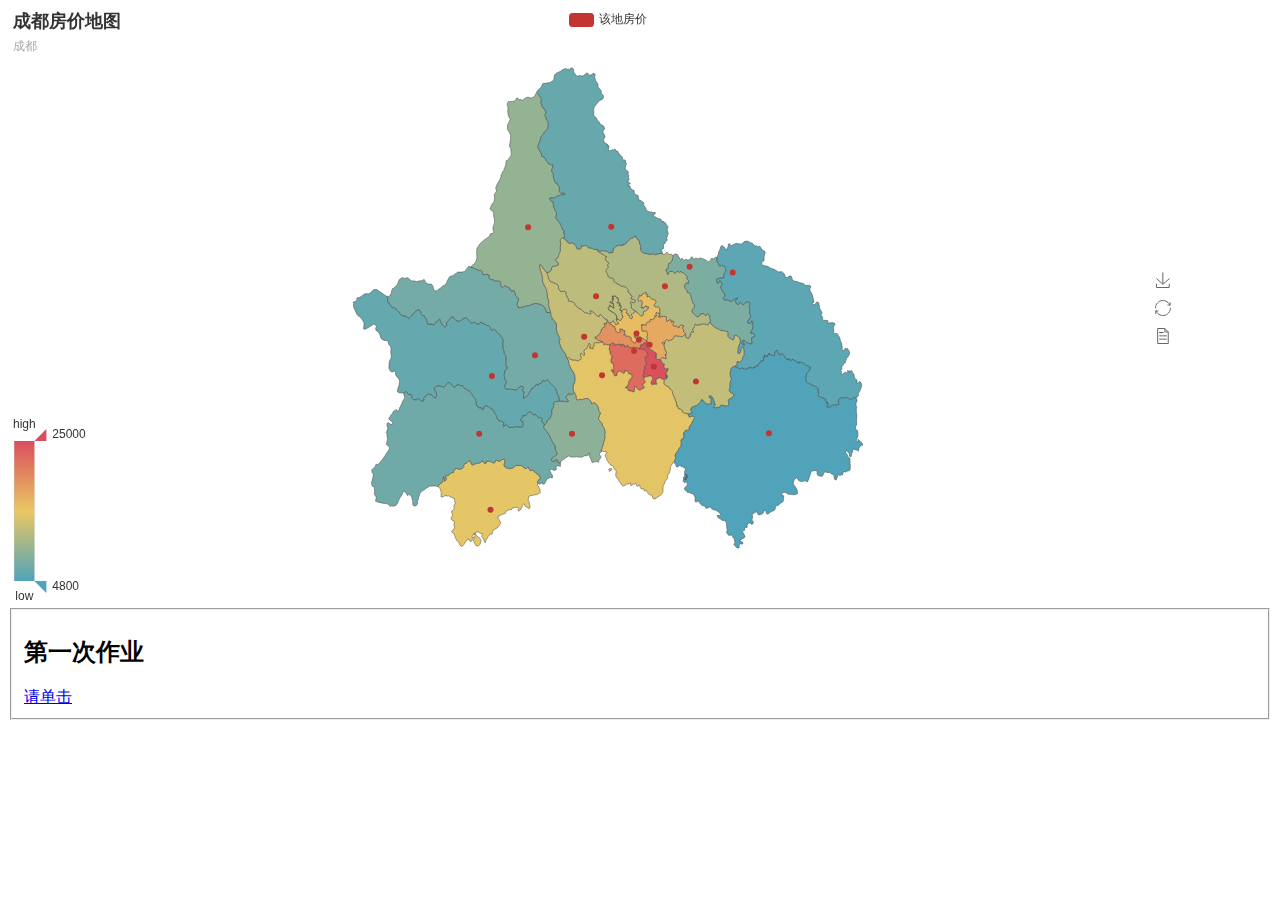
==== commit 88e1a6e2: "Update index.html" ====
--- a/index.html
+++ b/index.html
@@ -1,3 +1,4 @@
+
 
 <!DOCTYPE html>
 <html>
@@ -267,5 +268,11 @@
 myChart_756876018dc942adabeaf6d11c95f6a7.setOption(option_756876018dc942adabeaf6d11c95f6a7);
 
 </script>
+<div id="content">
+ <div class="content-container"><fieldset>
+  <h2>第一次作业</h2>
+  <a href="https://github.com/Alctrain/Alctrain.github.io/blob/master/homework/%E5%AF%92%E5%81%87%E5%AD%A6%E4%B9%A0%E6%80%BB%E7%BB%93%E2%80%94%E2%80%94%E5%86%AF%E4%BA%91%E6%B5%A9%E7%AF%87.md">请单击</a>
+ </fieldset></div>
+</div>
 </body>
 </html>
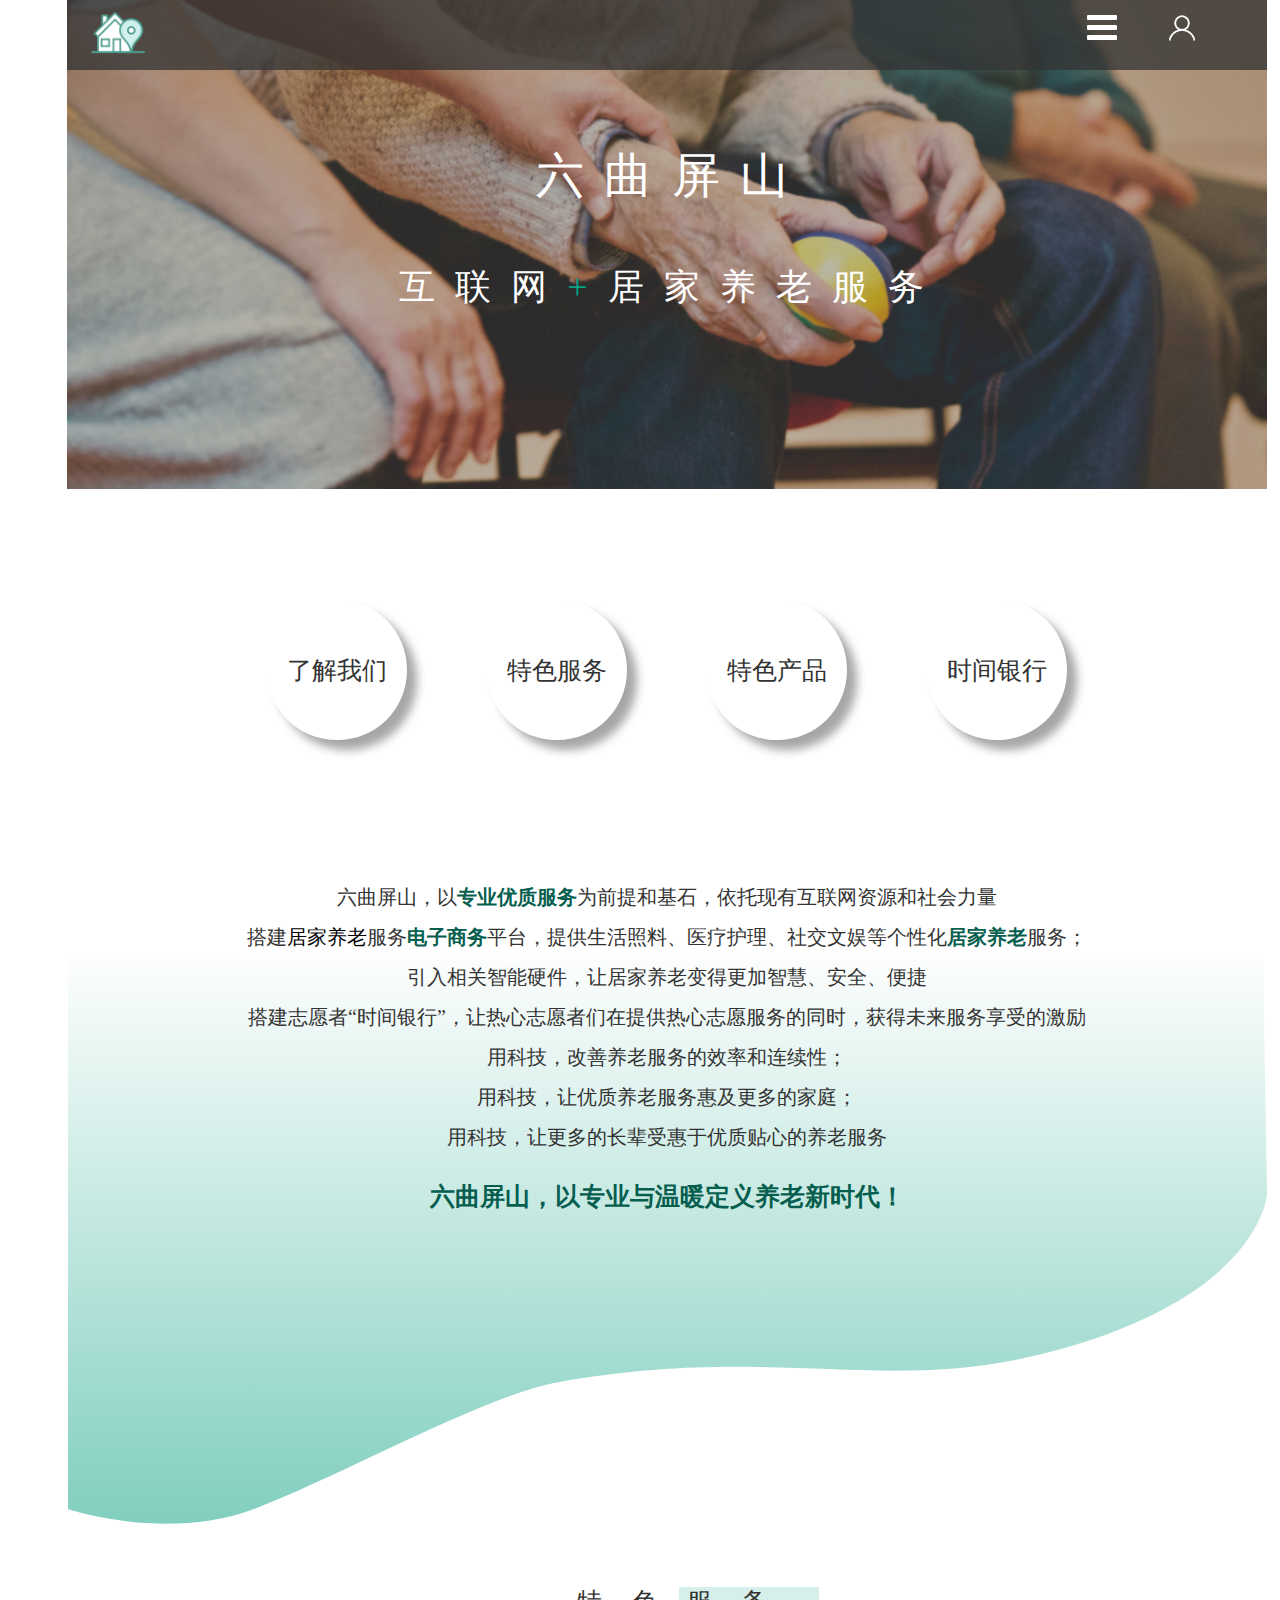
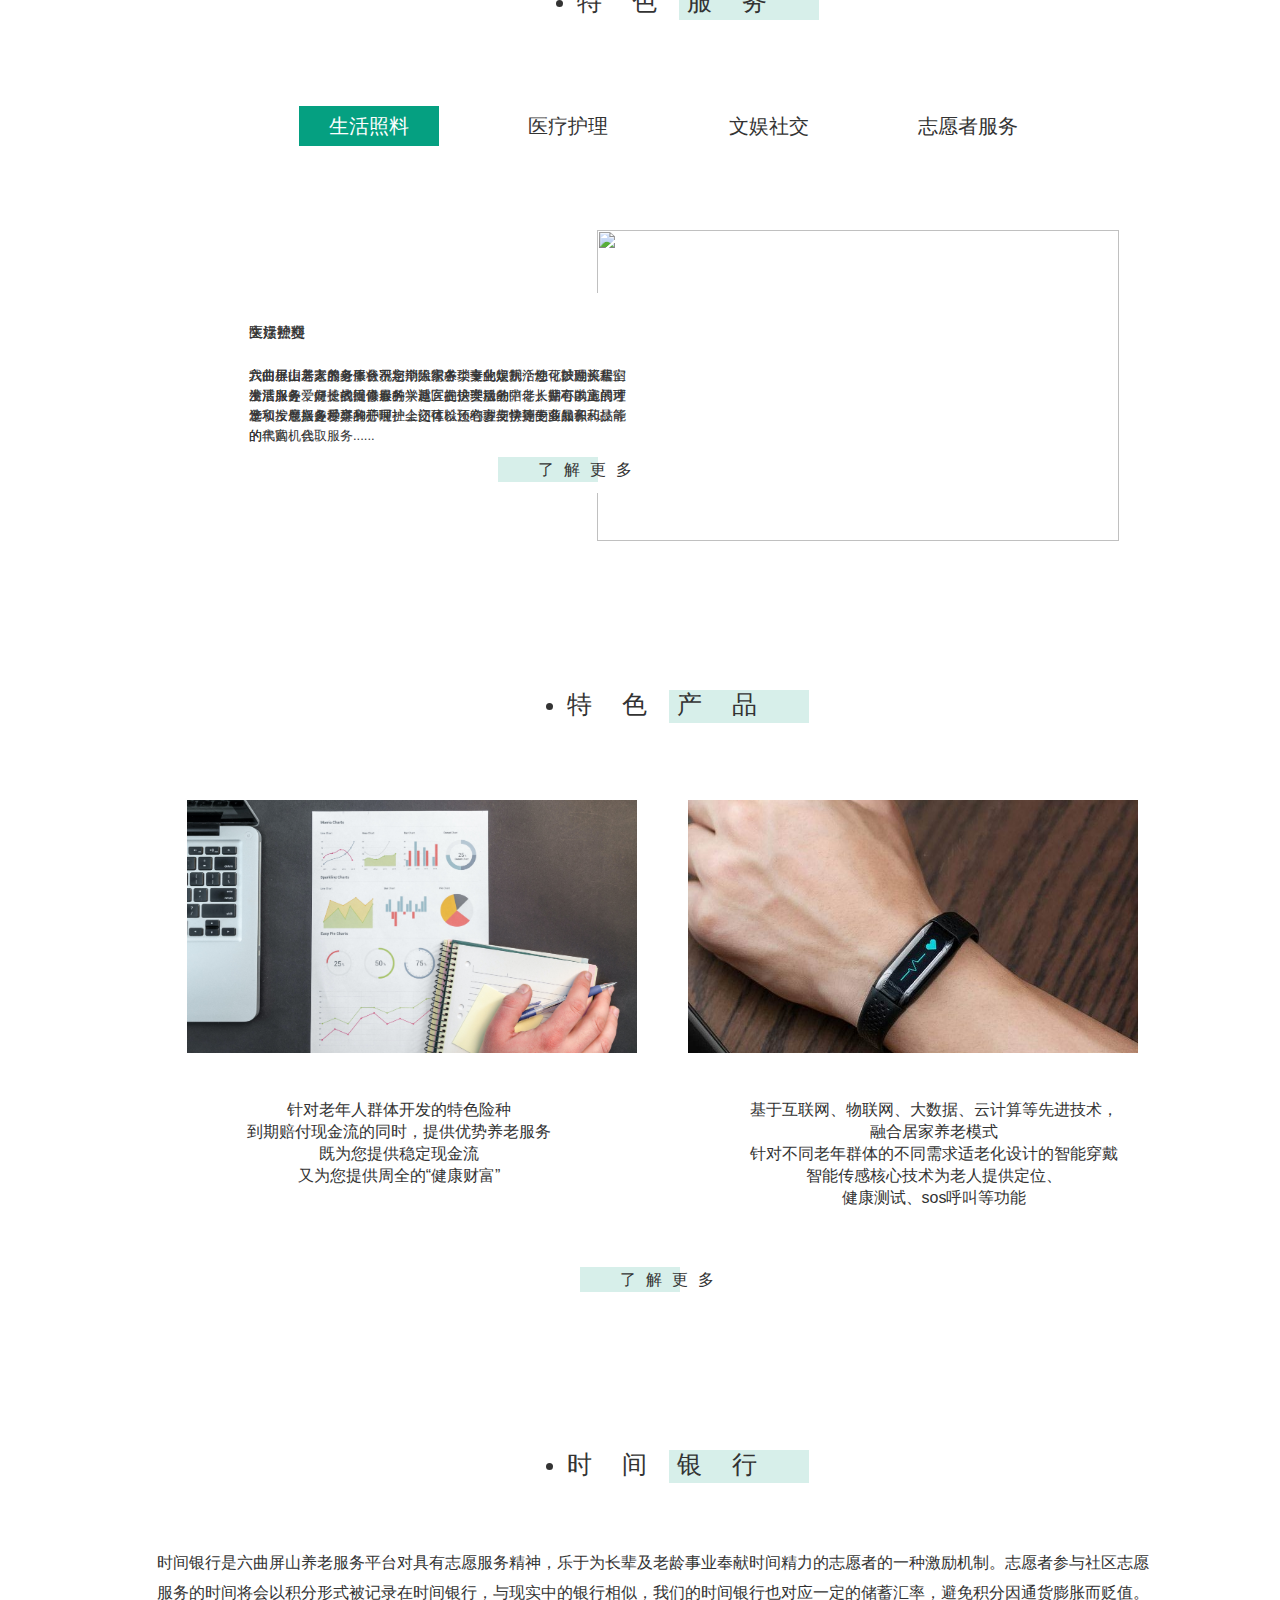
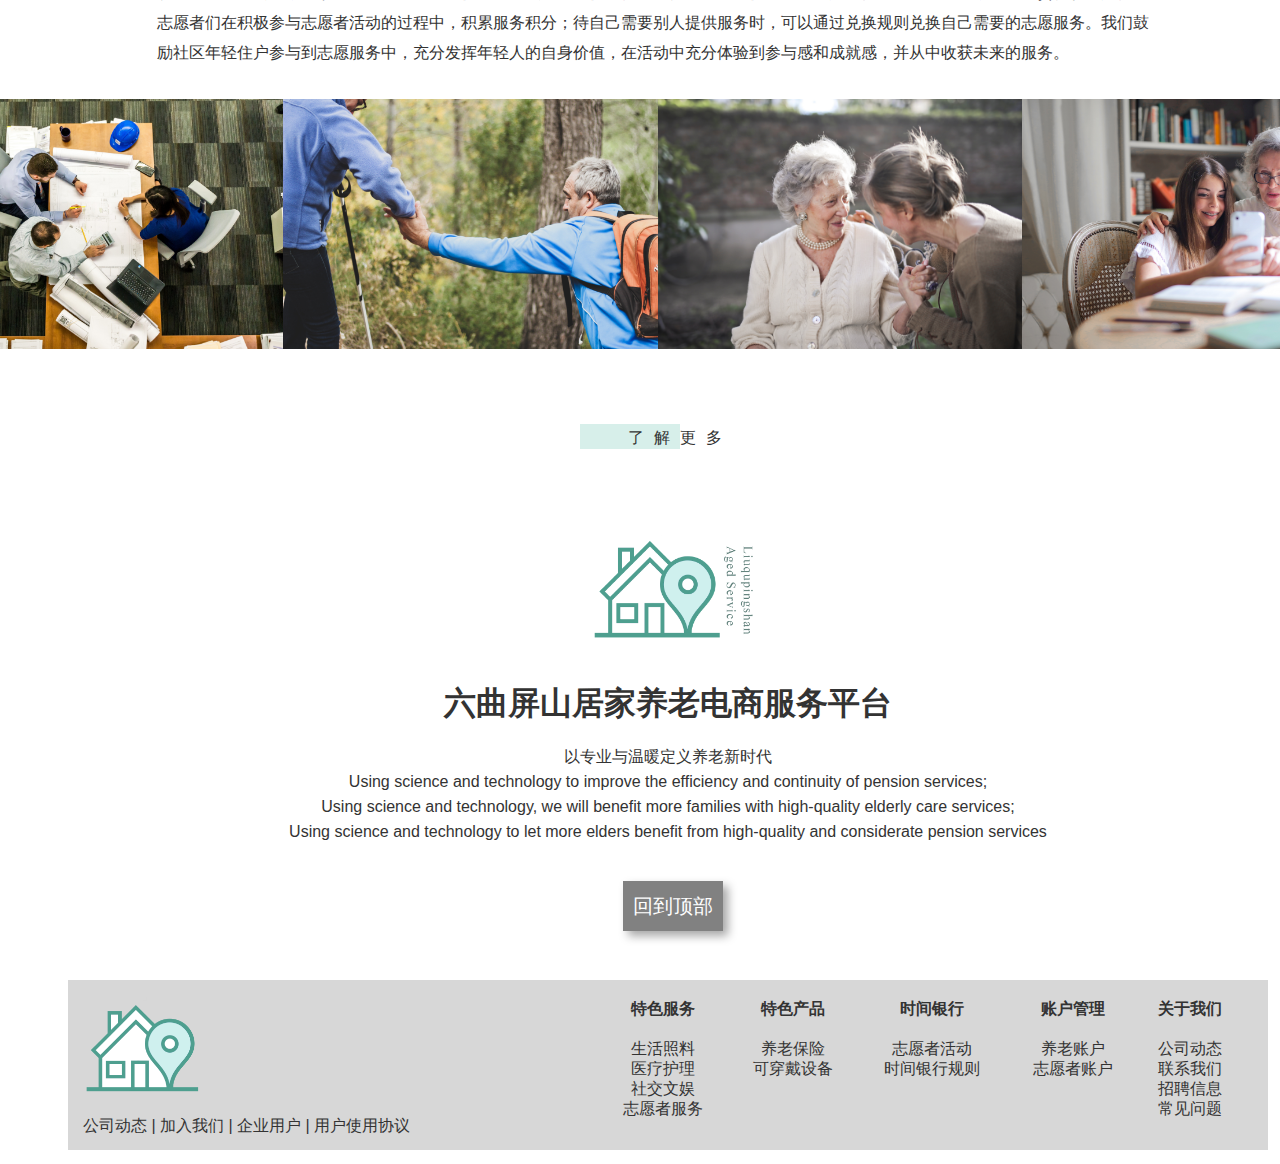
==== commit 122bdd01: "yanglao" ====
--- a/index.html
+++ b/index.html
@@ -1,278 +1,601 @@
-
-
-<!DOCTYPE html>
+﻿<!DOCTYPE html>
 <html>
-<head>
-    <meta charset="UTF-8">
-    <title>Alctrain 's Blog-share</title>
+  <head>
+    <title>Page 1</title>
+    <meta http-equiv="X-UA-Compatible" content="IE=edge"/>
+    <meta http-equiv="content-type" content="text/html; charset=utf-8"/>
+    <link href="resources/css/axure_rp_page.css" type="text/css" rel="stylesheet"/>
+    <link href="data/styles.css" type="text/css" rel="stylesheet"/>
+    <link href="files/page_1/styles.css" type="text/css" rel="stylesheet"/>
+    <script src="resources/scripts/jquery-3.2.1.min.js"></script>
+    <script src="resources/scripts/axure/axQuery.js"></script>
+    <script src="resources/scripts/axure/globals.js"></script>
+    <script src="resources/scripts/axutils.js"></script>
+    <script src="resources/scripts/axure/annotation.js"></script>
+    <script src="resources/scripts/axure/axQuery.std.js"></script>
+    <script src="resources/scripts/axure/doc.js"></script>
+    <script src="resources/scripts/messagecenter.js"></script>
+    <script src="resources/scripts/axure/events.js"></script>
+    <script src="resources/scripts/axure/recording.js"></script>
+    <script src="resources/scripts/axure/action.js"></script>
+    <script src="resources/scripts/axure/expr.js"></script>
+    <script src="resources/scripts/axure/geometry.js"></script>
+    <script src="resources/scripts/axure/flyout.js"></script>
+    <script src="resources/scripts/axure/model.js"></script>
+    <script src="resources/scripts/axure/repeater.js"></script>
+    <script src="resources/scripts/axure/sto.js"></script>
+    <script src="resources/scripts/axure/utils.temp.js"></script>
+    <script src="resources/scripts/axure/variables.js"></script>
+    <script src="resources/scripts/axure/drag.js"></script>
+    <script src="resources/scripts/axure/move.js"></script>
+    <script src="resources/scripts/axure/visibility.js"></script>
+    <script src="resources/scripts/axure/style.js"></script>
+    <script src="resources/scripts/axure/adaptive.js"></script>
+    <script src="resources/scripts/axure/tree.js"></script>
+    <script src="resources/scripts/axure/init.temp.js"></script>
+    <script src="resources/scripts/axure/legacy.js"></script>
+    <script src="resources/scripts/axure/viewer.js"></script>
+    <script src="resources/scripts/axure/math.js"></script>
+    <script src="resources/scripts/axure/jquery.nicescroll.min.js"></script>
+    <script src="data/document.js"></script>
+    <script src="files/page_1/data.js"></script>
     <script type="text/javascript">
-
-/*
-* Licensed to the Apache Software Foundation (ASF) under one
-* or more contributor license agreements.  See the NOTICE file
-* distributed with this work for additional information
-* regarding copyright ownership.  The ASF licenses this file
-* to you under the Apache License, Version 2.0 (the
-* "License"); you may not use this file except in compliance
-* with the License.  You may obtain a copy of the License at
-*
-*   http://www.apache.org/licenses/LICENSE-2.0
-*
-* Unless required by applicable law or agreed to in writing,
-* software distributed under the License is distributed on an
-* "AS IS" BASIS, WITHOUT WARRANTIES OR CONDITIONS OF ANY
-* KIND, either express or implied.  See the License for the
-* specific language governing permissions and limitations
-* under the License.
-*/
-
-!function(t,e){"object"==typeof exports&&"undefined"!=typeof module?e(exports):"function"==typeof define&&define.amd?define(["exports"],e):e(t.echarts={})}(this,function(t){"use strict";function e(t,e){"createCanvas"===t&&(v_=null),g_[t]=e}function i(t){if(null==t||"object"!=typeof t)return t;var e=t,n=l_.call(t);if("[object Array]"===n){if(!O(t)){e=[];for(var o=0,a=t.length;o<a;o++)e[o]=i(t[o])}}else if(s_[n]){if(!O(t)){var r=t.constructor;if(t.constructor.from)e=r.from(t);else{e=new r(t.length);for(var o=0,a=t.length;o<a;o++)e[o]=i(t[o])}}}else if(!r_[n]&&!O(t)&&!M(t)){e={};for(var s in t)t.hasOwnProperty(s)&&(e[s]=i(t[s]))}return e}function n(t,e,o){if(!w(e)||!w(t))return o?i(e):t;for(var a in e)if(e.hasOwnProperty(a)){var r=t[a],s=e[a];!w(s)||!w(r)||y(s)||y(r)||M(s)||M(r)||b(s)||b(r)||O(s)||O(r)?!o&&a in t||(t[a]=i(e[a],!0)):n(r,s,o)}return t}function o(t,e){for(var i=t[0],o=1,a=t.length;o<a;o++)i=n(i,t[o],e);return i}function a(t,e){for(var i in e)e.hasOwnProperty(i)&&(t[i]=e[i]);return t}function r(t,e,i){for(var n in e)e.hasOwnProperty(n)&&(i?null!=e[n]:null==t[n])&&(t[n]=e[n]);return t}function s(){return v_||(v_=m_().getContext("2d")),v_}function l(t,e){if(t){if(t.indexOf)return t.indexOf(e);for(var i=0,n=t.length;i<n;i++)if(t[i]===e)return i}return-1}function u(t,e){function i(){}var n=t.prototype;i.prototype=e.prototype,t.prototype=new i;for(var o in n)t.prototype[o]=n[o];t.prototype.constructor=t,t.superClass=e}function h(t,e,i){r(t="prototype"in t?t.prototype:t,e="prototype"in e?e.prototype:e,i)}function c(t){if(t)return"string"!=typeof t&&"number"==typeof t.length}function d(t,e,i){if(t&&e)if(t.forEach&&t.forEach===h_)t.forEach(e,i);else if(t.length===+t.length)for(var n=0,o=t.length;n<o;n++)e.call(i,t[n],n,t);else for(var a in t)t.hasOwnProperty(a)&&e.call(i,t[a],a,t)}function f(t,e,i){if(t&&e){if(t.map&&t.map===f_)return t.map(e,i);for(var n=[],o=0,a=t.length;o<a;o++)n.push(e.call(i,t[o],o,t));return n}}function p(t,e,i,n){if(t&&e){if(t.reduce&&t.reduce===p_)return t.reduce(e,i,n);for(var o=0,a=t.length;o<a;o++)i=e.call(n,i,t[o],o,t);return i}}function g(t,e,i){if(t&&e){if(t.filter&&t.filter===c_)return t.filter(e,i);for(var n=[],o=0,a=t.length;o<a;o++)e.call(i,t[o],o,t)&&n.push(t[o]);return n}}function m(t,e){var i=d_.call(arguments,2);return function(){return t.apply(e,i.concat(d_.call(arguments)))}}function v(t){var e=d_.call(arguments,1);return function(){return t.apply(this,e.concat(d_.call(arguments)))}}function y(t){return"[object Array]"===l_.call(t)}function x(t){return"function"==typeof t}function _(t){return"[object String]"===l_.call(t)}function w(t){var e=typeof t;return"function"===e||!!t&&"object"==e}function b(t){return!!r_[l_.call(t)]}function S(t){return!!s_[l_.call(t)]}function M(t){return"object"==typeof t&&"number"==typeof t.nodeType&&"object"==typeof t.ownerDocument}function I(t){return t!==t}function T(t){for(var e=0,i=arguments.length;e<i;e++)if(null!=arguments[e])return arguments[e]}function D(t,e){return null!=t?t:e}function A(t,e,i){return null!=t?t:null!=e?e:i}function C(){return Function.call.apply(d_,arguments)}function L(t){if("number"==typeof t)return[t,t,t,t];var e=t.length;return 2===e?[t[0],t[1],t[0],t[1]]:3===e?[t[0],t[1],t[2],t[1]]:t}function k(t,e){if(!t)throw new Error(e)}function P(t){return null==t?null:"function"==typeof t.trim?t.trim():t.replace(/^[\s\uFEFF\xA0]+|[\s\uFEFF\xA0]+$/g,"")}function N(t){t[y_]=!0}function O(t){return t[y_]}function E(t){function e(t,e){i?n.set(t,e):n.set(e,t)}var i=y(t),n=this;t instanceof E?t.each(e):t&&d(t,e)}function R(t){return new E(t)}function z(t,e){for(var i=new t.constructor(t.length+e.length),n=0;n<t.length;n++)i[n]=t[n];var o=t.length;for(n=0;n<e.length;n++)i[n+o]=e[n];return i}function B(){}function V(t,e){var i=new __(2);return null==t&&(t=0),null==e&&(e=0),i[0]=t,i[1]=e,i}function G(t,e){return t[0]=e[0],t[1]=e[1],t}function W(t){var e=new __(2);return e[0]=t[0],e[1]=t[1],e}function F(t,e,i){return t[0]=e,t[1]=i,t}function H(t,e,i){return t[0]=e[0]+i[0],t[1]=e[1]+i[1],t}function Z(t,e,i,n){return t[0]=e[0]+i[0]*n,t[1]=e[1]+i[1]*n,t}function U(t,e,i){return t[0]=e[0]-i[0],t[1]=e[1]-i[1],t}function X(t){return Math.sqrt(j(t))}function j(t){return t[0]*t[0]+t[1]*t[1]}function Y(t,e,i){return t[0]=e[0]*i,t[1]=e[1]*i,t}function q(t,e){var i=X(e);return 0===i?(t[0]=0,t[1]=0):(t[0]=e[0]/i,t[1]=e[1]/i),t}function K(t,e){return Math.sqrt((t[0]-e[0])*(t[0]-e[0])+(t[1]-e[1])*(t[1]-e[1]))}function $(t,e){return(t[0]-e[0])*(t[0]-e[0])+(t[1]-e[1])*(t[1]-e[1])}function J(t,e,i,n){return t[0]=e[0]+n*(i[0]-e[0]),t[1]=e[1]+n*(i[1]-e[1]),t}function Q(t,e,i){var n=e[0],o=e[1];return t[0]=i[0]*n+i[2]*o+i[4],t[1]=i[1]*n+i[3]*o+i[5],t}function tt(t,e,i){return t[0]=Math.min(e[0],i[0]),t[1]=Math.min(e[1],i[1]),t}function et(t,e,i){return t[0]=Math.max(e[0],i[0]),t[1]=Math.max(e[1],i[1]),t}function it(){this.on("mousedown",this._dragStart,this),this.on("mousemove",this._drag,this),this.on("mouseup",this._dragEnd,this),this.on("globalout",this._dragEnd,this)}function nt(t,e){return{target:t,topTarget:e&&e.topTarget}}function ot(t,e,i){return{type:t,event:i,target:e.target,topTarget:e.topTarget,cancelBubble:!1,offsetX:i.zrX,offsetY:i.zrY,gestureEvent:i.gestureEvent,pinchX:i.pinchX,pinchY:i.pinchY,pinchScale:i.pinchScale,wheelDelta:i.zrDelta,zrByTouch:i.zrByTouch,which:i.which}}function at(){}function rt(t,e,i){if(t[t.rectHover?"rectContain":"contain"](e,i)){for(var n,o=t;o;){if(o.clipPath&&!o.clipPath.contain(e,i))return!1;o.silent&&(n=!0),o=o.parent}return!n||A_}return!1}function st(){var t=new k_(6);return lt(t),t}function lt(t){return t[0]=1,t[1]=0,t[2]=0,t[3]=1,t[4]=0,t[5]=0,t}function ut(t,e){return t[0]=e[0],t[1]=e[1],t[2]=e[2],t[3]=e[3],t[4]=e[4],t[5]=e[5],t}function ht(t,e,i){var n=e[0]*i[0]+e[2]*i[1],o=e[1]*i[0]+e[3]*i[1],a=e[0]*i[2]+e[2]*i[3],r=e[1]*i[2]+e[3]*i[3],s=e[0]*i[4]+e[2]*i[5]+e[4],l=e[1]*i[4]+e[3]*i[5]+e[5];return t[0]=n,t[1]=o,t[2]=a,t[3]=r,t[4]=s,t[5]=l,t}function ct(t,e,i){return t[0]=e[0],t[1]=e[1],t[2]=e[2],t[3]=e[3],t[4]=e[4]+i[0],t[5]=e[5]+i[1],t}function dt(t,e,i){var n=e[0],o=e[2],a=e[4],r=e[1],s=e[3],l=e[5],u=Math.sin(i),h=Math.cos(i);return t[0]=n*h+r*u,t[1]=-n*u+r*h,t[2]=o*h+s*u,t[3]=-o*u+h*s,t[4]=h*a+u*l,t[5]=h*l-u*a,t}function ft(t,e,i){var n=i[0],o=i[1];return t[0]=e[0]*n,t[1]=e[1]*o,t[2]=e[2]*n,t[3]=e[3]*o,t[4]=e[4]*n,t[5]=e[5]*o,t}function pt(t,e){var i=e[0],n=e[2],o=e[4],a=e[1],r=e[3],s=e[5],l=i*r-a*n;return l?(l=1/l,t[0]=r*l,t[1]=-a*l,t[2]=-n*l,t[3]=i*l,t[4]=(n*s-r*o)*l,t[5]=(a*o-i*s)*l,t):null}function gt(t){var e=st();return ut(e,t),e}function mt(t){return t>O_||t<-O_}function vt(t){this._target=t.target,this._life=t.life||1e3,this._delay=t.delay||0,this._initialized=!1,this.loop=null!=t.loop&&t.loop,this.gap=t.gap||0,this.easing=t.easing||"Linear",this.onframe=t.onframe,this.ondestroy=t.ondestroy,this.onrestart=t.onrestart,this._pausedTime=0,this._paused=!1}function yt(t){return(t=Math.round(t))<0?0:t>255?255:t}function xt(t){return(t=Math.round(t))<0?0:t>360?360:t}function _t(t){return t<0?0:t>1?1:t}function wt(t){return yt(t.length&&"%"===t.charAt(t.length-1)?parseFloat(t)/100*255:parseInt(t,10))}function bt(t){return _t(t.length&&"%"===t.charAt(t.length-1)?parseFloat(t)/100:parseFloat(t))}function St(t,e,i){return i<0?i+=1:i>1&&(i-=1),6*i<1?t+(e-t)*i*6:2*i<1?e:3*i<2?t+(e-t)*(2/3-i)*6:t}function Mt(t,e,i){return t+(e-t)*i}function It(t,e,i,n,o){return t[0]=e,t[1]=i,t[2]=n,t[3]=o,t}function Tt(t,e){return t[0]=e[0],t[1]=e[1],t[2]=e[2],t[3]=e[3],t}function Dt(t,e){X_&&Tt(X_,e),X_=U_.put(t,X_||e.slice())}function At(t,e){if(t){e=e||[];var i=U_.get(t);if(i)return Tt(e,i);var n=(t+="").replace(/ /g,"").toLowerCase();if(n in Z_)return Tt(e,Z_[n]),Dt(t,e),e;if("#"!==n.charAt(0)){var o=n.indexOf("("),a=n.indexOf(")");if(-1!==o&&a+1===n.length){var r=n.substr(0,o),s=n.substr(o+1,a-(o+1)).split(","),l=1;switch(r){case"rgba":if(4!==s.length)return void It(e,0,0,0,1);l=bt(s.pop());case"rgb":return 3!==s.length?void It(e,0,0,0,1):(It(e,wt(s[0]),wt(s[1]),wt(s[2]),l),Dt(t,e),e);case"hsla":return 4!==s.length?void It(e,0,0,0,1):(s[3]=bt(s[3]),Ct(s,e),Dt(t,e),e);case"hsl":return 3!==s.length?void It(e,0,0,0,1):(Ct(s,e),Dt(t,e),e);default:return}}It(e,0,0,0,1)}else{if(4===n.length)return(u=parseInt(n.substr(1),16))>=0&&u<=4095?(It(e,(3840&u)>>4|(3840&u)>>8,240&u|(240&u)>>4,15&u|(15&u)<<4,1),Dt(t,e),e):void It(e,0,0,0,1);if(7===n.length){var u=parseInt(n.substr(1),16);return u>=0&&u<=16777215?(It(e,(16711680&u)>>16,(65280&u)>>8,255&u,1),Dt(t,e),e):void It(e,0,0,0,1)}}}}function Ct(t,e){var i=(parseFloat(t[0])%360+360)%360/360,n=bt(t[1]),o=bt(t[2]),a=o<=.5?o*(n+1):o+n-o*n,r=2*o-a;return e=e||[],It(e,yt(255*St(r,a,i+1/3)),yt(255*St(r,a,i)),yt(255*St(r,a,i-1/3)),1),4===t.length&&(e[3]=t[3]),e}function Lt(t){if(t){var e,i,n=t[0]/255,o=t[1]/255,a=t[2]/255,r=Math.min(n,o,a),s=Math.max(n,o,a),l=s-r,u=(s+r)/2;if(0===l)e=0,i=0;else{i=u<.5?l/(s+r):l/(2-s-r);var h=((s-n)/6+l/2)/l,c=((s-o)/6+l/2)/l,d=((s-a)/6+l/2)/l;n===s?e=d-c:o===s?e=1/3+h-d:a===s&&(e=2/3+c-h),e<0&&(e+=1),e>1&&(e-=1)}var f=[360*e,i,u];return null!=t[3]&&f.push(t[3]),f}}function kt(t,e){var i=At(t);if(i){for(var n=0;n<3;n++)i[n]=e<0?i[n]*(1-e)|0:(255-i[n])*e+i[n]|0,i[n]>255?i[n]=255:t[n]<0&&(i[n]=0);return zt(i,4===i.length?"rgba":"rgb")}}function Pt(t){var e=At(t);if(e)return((1<<24)+(e[0]<<16)+(e[1]<<8)+ +e[2]).toString(16).slice(1)}function Nt(t,e,i){if(e&&e.length&&t>=0&&t<=1){i=i||[];var n=t*(e.length-1),o=Math.floor(n),a=Math.ceil(n),r=e[o],s=e[a],l=n-o;return i[0]=yt(Mt(r[0],s[0],l)),i[1]=yt(Mt(r[1],s[1],l)),i[2]=yt(Mt(r[2],s[2],l)),i[3]=_t(Mt(r[3],s[3],l)),i}}function Ot(t,e,i){if(e&&e.length&&t>=0&&t<=1){var n=t*(e.length-1),o=Math.floor(n),a=Math.ceil(n),r=At(e[o]),s=At(e[a]),l=n-o,u=zt([yt(Mt(r[0],s[0],l)),yt(Mt(r[1],s[1],l)),yt(Mt(r[2],s[2],l)),_t(Mt(r[3],s[3],l))],"rgba");return i?{color:u,leftIndex:o,rightIndex:a,value:n}:u}}function Et(t,e,i,n){if(t=At(t))return t=Lt(t),null!=e&&(t[0]=xt(e)),null!=i&&(t[1]=bt(i)),null!=n&&(t[2]=bt(n)),zt(Ct(t),"rgba")}function Rt(t,e){if((t=At(t))&&null!=e)return t[3]=_t(e),zt(t,"rgba")}function zt(t,e){if(t&&t.length){var i=t[0]+","+t[1]+","+t[2];return"rgba"!==e&&"hsva"!==e&&"hsla"!==e||(i+=","+t[3]),e+"("+i+")"}}function Bt(t,e){return t[e]}function Vt(t,e,i){t[e]=i}function Gt(t,e,i){return(e-t)*i+t}function Wt(t,e,i){return i>.5?e:t}function Ft(t,e,i,n,o){var a=t.length;if(1==o)for(s=0;s<a;s++)n[s]=Gt(t[s],e[s],i);else for(var r=a&&t[0].length,s=0;s<a;s++)for(var l=0;l<r;l++)n[s][l]=Gt(t[s][l],e[s][l],i)}function Ht(t,e,i){var n=t.length,o=e.length;if(n!==o)if(n>o)t.length=o;else for(r=n;r<o;r++)t.push(1===i?e[r]:K_.call(e[r]));for(var a=t[0]&&t[0].length,r=0;r<t.length;r++)if(1===i)isNaN(t[r])&&(t[r]=e[r]);else for(var s=0;s<a;s++)isNaN(t[r][s])&&(t[r][s]=e[r][s])}function Zt(t,e,i){if(t===e)return!0;var n=t.length;if(n!==e.length)return!1;if(1===i){for(a=0;a<n;a++)if(t[a]!==e[a])return!1}else for(var o=t[0].length,a=0;a<n;a++)for(var r=0;r<o;r++)if(t[a][r]!==e[a][r])return!1;return!0}function Ut(t,e,i,n,o,a,r,s,l){var u=t.length;if(1==l)for(c=0;c<u;c++)s[c]=Xt(t[c],e[c],i[c],n[c],o,a,r);else for(var h=t[0].length,c=0;c<u;c++)for(var d=0;d<h;d++)s[c][d]=Xt(t[c][d],e[c][d],i[c][d],n[c][d],o,a,r)}function Xt(t,e,i,n,o,a,r){var s=.5*(i-t),l=.5*(n-e);return(2*(e-i)+s+l)*r+(-3*(e-i)-2*s-l)*a+s*o+e}function jt(t){if(c(t)){var e=t.length;if(c(t[0])){for(var i=[],n=0;n<e;n++)i.push(K_.call(t[n]));return i}return K_.call(t)}return t}function Yt(t){return t[0]=Math.floor(t[0]),t[1]=Math.floor(t[1]),t[2]=Math.floor(t[2]),"rgba("+t.join(",")+")"}function qt(t){var e=t[t.length-1].value;return c(e&&e[0])?2:1}function Kt(t,e,i,n,o,a){var r=t._getter,s=t._setter,l="spline"===e,u=n.length;if(u){var h,d=c(n[0].value),f=!1,p=!1,g=d?qt(n):0;n.sort(function(t,e){return t.time-e.time}),h=n[u-1].time;for(var m=[],v=[],y=n[0].value,x=!0,_=0;_<u;_++){m.push(n[_].time/h);var w=n[_].value;if(d&&Zt(w,y,g)||!d&&w===y||(x=!1),y=w,"string"==typeof w){var b=At(w);b?(w=b,f=!0):p=!0}v.push(w)}if(a||!x){for(var S=v[u-1],_=0;_<u-1;_++)d?Ht(v[_],S,g):!isNaN(v[_])||isNaN(S)||p||f||(v[_]=S);d&&Ht(r(t._target,o),S,g);var M,I,T,D,A,C,L=0,k=0;if(f)var P=[0,0,0,0];var N=new vt({target:t._target,life:h,loop:t._loop,delay:t._delay,onframe:function(t,e){var i;if(e<0)i=0;else if(e<k){for(i=M=Math.min(L+1,u-1);i>=0&&!(m[i]<=e);i--);i=Math.min(i,u-2)}else{for(i=L;i<u&&!(m[i]>e);i++);i=Math.min(i-1,u-2)}L=i,k=e;var n=m[i+1]-m[i];if(0!==n)if(I=(e-m[i])/n,l)if(D=v[i],T=v[0===i?i:i-1],A=v[i>u-2?u-1:i+1],C=v[i>u-3?u-1:i+2],d)Ut(T,D,A,C,I,I*I,I*I*I,r(t,o),g);else{if(f)a=Ut(T,D,A,C,I,I*I,I*I*I,P,1),a=Yt(P);else{if(p)return Wt(D,A,I);a=Xt(T,D,A,C,I,I*I,I*I*I)}s(t,o,a)}else if(d)Ft(v[i],v[i+1],I,r(t,o),g);else{var a;if(f)Ft(v[i],v[i+1],I,P,1),a=Yt(P);else{if(p)return Wt(v[i],v[i+1],I);a=Gt(v[i],v[i+1],I)}s(t,o,a)}},ondestroy:i});return e&&"spline"!==e&&(N.easing=e),N}}}function $t(t,e,i,n){i<0&&(t+=i,i=-i),n<0&&(e+=n,n=-n),this.x=t,this.y=e,this.width=i,this.height=n}function Jt(t){for(var e=0;t>=lw;)e|=1&t,t>>=1;return t+e}function Qt(t,e,i,n){var o=e+1;if(o===i)return 1;if(n(t[o++],t[e])<0){for(;o<i&&n(t[o],t[o-1])<0;)o++;te(t,e,o)}else for(;o<i&&n(t[o],t[o-1])>=0;)o++;return o-e}function te(t,e,i){for(i--;e<i;){var n=t[e];t[e++]=t[i],t[i--]=n}}function ee(t,e,i,n,o){for(n===e&&n++;n<i;n++){for(var a,r=t[n],s=e,l=n;s<l;)o(r,t[a=s+l>>>1])<0?l=a:s=a+1;var u=n-s;switch(u){case 3:t[s+3]=t[s+2];case 2:t[s+2]=t[s+1];case 1:t[s+1]=t[s];break;default:for(;u>0;)t[s+u]=t[s+u-1],u--}t[s]=r}}function ie(t,e,i,n,o,a){var r=0,s=0,l=1;if(a(t,e[i+o])>0){for(s=n-o;l<s&&a(t,e[i+o+l])>0;)r=l,(l=1+(l<<1))<=0&&(l=s);l>s&&(l=s),r+=o,l+=o}else{for(s=o+1;l<s&&a(t,e[i+o-l])<=0;)r=l,(l=1+(l<<1))<=0&&(l=s);l>s&&(l=s);var u=r;r=o-l,l=o-u}for(r++;r<l;){var h=r+(l-r>>>1);a(t,e[i+h])>0?r=h+1:l=h}return l}function ne(t,e,i,n,o,a){var r=0,s=0,l=1;if(a(t,e[i+o])<0){for(s=o+1;l<s&&a(t,e[i+o-l])<0;)r=l,(l=1+(l<<1))<=0&&(l=s);l>s&&(l=s);var u=r;r=o-l,l=o-u}else{for(s=n-o;l<s&&a(t,e[i+o+l])>=0;)r=l,(l=1+(l<<1))<=0&&(l=s);l>s&&(l=s),r+=o,l+=o}for(r++;r<l;){var h=r+(l-r>>>1);a(t,e[i+h])<0?l=h:r=h+1}return l}function oe(t,e){function i(i){var s=a[i],u=r[i],h=a[i+1],c=r[i+1];r[i]=u+c,i===l-3&&(a[i+1]=a[i+2],r[i+1]=r[i+2]),l--;var d=ne(t[h],t,s,u,0,e);s+=d,0!==(u-=d)&&0!==(c=ie(t[s+u-1],t,h,c,c-1,e))&&(u<=c?n(s,u,h,c):o(s,u,h,c))}function n(i,n,o,a){var r=0;for(r=0;r<n;r++)u[r]=t[i+r];var l=0,h=o,c=i;if(t[c++]=t[h++],0!=--a)if(1!==n){for(var d,f,p,g=s;;){d=0,f=0,p=!1;do{if(e(t[h],u[l])<0){if(t[c++]=t[h++],f++,d=0,0==--a){p=!0;break}}else if(t[c++]=u[l++],d++,f=0,1==--n){p=!0;break}}while((d|f)<g);if(p)break;do{if(0!==(d=ne(t[h],u,l,n,0,e))){for(r=0;r<d;r++)t[c+r]=u[l+r];if(c+=d,l+=d,(n-=d)<=1){p=!0;break}}if(t[c++]=t[h++],0==--a){p=!0;break}if(0!==(f=ie(u[l],t,h,a,0,e))){for(r=0;r<f;r++)t[c+r]=t[h+r];if(c+=f,h+=f,0===(a-=f)){p=!0;break}}if(t[c++]=u[l++],1==--n){p=!0;break}g--}while(d>=uw||f>=uw);if(p)break;g<0&&(g=0),g+=2}if((s=g)<1&&(s=1),1===n){for(r=0;r<a;r++)t[c+r]=t[h+r];t[c+a]=u[l]}else{if(0===n)throw new Error;for(r=0;r<n;r++)t[c+r]=u[l+r]}}else{for(r=0;r<a;r++)t[c+r]=t[h+r];t[c+a]=u[l]}else for(r=0;r<n;r++)t[c+r]=u[l+r]}function o(i,n,o,a){var r=0;for(r=0;r<a;r++)u[r]=t[o+r];var l=i+n-1,h=a-1,c=o+a-1,d=0,f=0;if(t[c--]=t[l--],0!=--n)if(1!==a){for(var p=s;;){var g=0,m=0,v=!1;do{if(e(u[h],t[l])<0){if(t[c--]=t[l--],g++,m=0,0==--n){v=!0;break}}else if(t[c--]=u[h--],m++,g=0,1==--a){v=!0;break}}while((g|m)<p);if(v)break;do{if(0!=(g=n-ne(u[h],t,i,n,n-1,e))){for(n-=g,f=(c-=g)+1,d=(l-=g)+1,r=g-1;r>=0;r--)t[f+r]=t[d+r];if(0===n){v=!0;break}}if(t[c--]=u[h--],1==--a){v=!0;break}if(0!=(m=a-ie(t[l],u,0,a,a-1,e))){for(a-=m,f=(c-=m)+1,d=(h-=m)+1,r=0;r<m;r++)t[f+r]=u[d+r];if(a<=1){v=!0;break}}if(t[c--]=t[l--],0==--n){v=!0;break}p--}while(g>=uw||m>=uw);if(v)break;p<0&&(p=0),p+=2}if((s=p)<1&&(s=1),1===a){for(f=(c-=n)+1,d=(l-=n)+1,r=n-1;r>=0;r--)t[f+r]=t[d+r];t[c]=u[h]}else{if(0===a)throw new Error;for(d=c-(a-1),r=0;r<a;r++)t[d+r]=u[r]}}else{for(f=(c-=n)+1,d=(l-=n)+1,r=n-1;r>=0;r--)t[f+r]=t[d+r];t[c]=u[h]}else for(d=c-(a-1),r=0;r<a;r++)t[d+r]=u[r]}var a,r,s=uw,l=0,u=[];a=[],r=[],this.mergeRuns=function(){for(;l>1;){var t=l-2;if(t>=1&&r[t-1]<=r[t]+r[t+1]||t>=2&&r[t-2]<=r[t]+r[t-1])r[t-1]<r[t+1]&&t--;else if(r[t]>r[t+1])break;i(t)}},this.forceMergeRuns=function(){for(;l>1;){var t=l-2;t>0&&r[t-1]<r[t+1]&&t--,i(t)}},this.pushRun=function(t,e){a[l]=t,r[l]=e,l+=1}}function ae(t,e,i,n){i||(i=0),n||(n=t.length);var o=n-i;if(!(o<2)){var a=0;if(o<lw)return a=Qt(t,i,n,e),void ee(t,i,n,i+a,e);var r=new oe(t,e),s=Jt(o);do{if((a=Qt(t,i,n,e))<s){var l=o;l>s&&(l=s),ee(t,i,i+l,i+a,e),a=l}r.pushRun(i,a),r.mergeRuns(),o-=a,i+=a}while(0!==o);r.forceMergeRuns()}}function re(t,e){return t.zlevel===e.zlevel?t.z===e.z?t.z2-e.z2:t.z-e.z:t.zlevel-e.zlevel}function se(t,e,i){var n=null==e.x?0:e.x,o=null==e.x2?1:e.x2,a=null==e.y?0:e.y,r=null==e.y2?0:e.y2;return e.global||(n=n*i.width+i.x,o=o*i.width+i.x,a=a*i.height+i.y,r=r*i.height+i.y),n=isNaN(n)?0:n,o=isNaN(o)?1:o,a=isNaN(a)?0:a,r=isNaN(r)?0:r,t.createLinearGradient(n,a,o,r)}function le(t,e,i){var n=i.width,o=i.height,a=Math.min(n,o),r=null==e.x?.5:e.x,s=null==e.y?.5:e.y,l=null==e.r?.5:e.r;return e.global||(r=r*n+i.x,s=s*o+i.y,l*=a),t.createRadialGradient(r,s,0,r,s,l)}function ue(){return!1}function he(t,e,i){var n=m_(),o=e.getWidth(),a=e.getHeight(),r=n.style;return r&&(r.position="absolute",r.left=0,r.top=0,r.width=o+"px",r.height=a+"px",n.setAttribute("data-zr-dom-id",t)),n.width=o*i,n.height=a*i,n}function ce(t){if("string"==typeof t){var e=ww.get(t);return e&&e.image}return t}function de(t,e,i,n,o){if(t){if("string"==typeof t){if(e&&e.__zrImageSrc===t||!i)return e;var a=ww.get(t),r={hostEl:i,cb:n,cbPayload:o};return a?!pe(e=a.image)&&a.pending.push(r):(!e&&(e=new Image),e.onload=fe,ww.put(t,e.__cachedImgObj={image:e,pending:[r]}),e.src=e.__zrImageSrc=t),e}return t}return e}function fe(){var t=this.__cachedImgObj;this.onload=this.__cachedImgObj=null;for(var e=0;e<t.pending.length;e++){var i=t.pending[e],n=i.cb;n&&n(this,i.cbPayload),i.hostEl.dirty()}t.pending.length=0}function pe(t){return t&&t.width&&t.height}function ge(t,e){var i=t+":"+(e=e||Tw);if(bw[i])return bw[i];for(var n=(t+"").split("\n"),o=0,a=0,r=n.length;a<r;a++)o=Math.max(De(n[a],e).width,o);return Sw>Mw&&(Sw=0,bw={}),Sw++,bw[i]=o,o}function me(t,e,i,n,o,a,r){return a?ye(t,e,i,n,o,a,r):ve(t,e,i,n,o,r)}function ve(t,e,i,n,o,a){var r=Ae(t,e,o,a),s=ge(t,e);o&&(s+=o[1]+o[3]);var l=r.outerHeight,u=new $t(xe(0,s,i),_e(0,l,n),s,l);return u.lineHeight=r.lineHeight,u}function ye(t,e,i,n,o,a,r){var s=Ce(t,{rich:a,truncate:r,font:e,textAlign:i,textPadding:o}),l=s.outerWidth,u=s.outerHeight;return new $t(xe(0,l,i),_e(0,u,n),l,u)}function xe(t,e,i){return"right"===i?t-=e:"center"===i&&(t-=e/2),t}function _e(t,e,i){return"middle"===i?t-=e/2:"bottom"===i&&(t-=e),t}function we(t,e,i){var n=e.x,o=e.y,a=e.height,r=e.width,s=a/2,l="left",u="top";switch(t){case"left":n-=i,o+=s,l="right",u="middle";break;case"right":n+=i+r,o+=s,u="middle";break;case"top":n+=r/2,o-=i,l="center",u="bottom";break;case"bottom":n+=r/2,o+=a+i,l="center";break;case"inside":n+=r/2,o+=s,l="center",u="middle";break;case"insideLeft":n+=i,o+=s,u="middle";break;case"insideRight":n+=r-i,o+=s,l="right",u="middle";break;case"insideTop":n+=r/2,o+=i,l="center";break;case"insideBottom":n+=r/2,o+=a-i,l="center",u="bottom";break;case"insideTopLeft":n+=i,o+=i;break;case"insideTopRight":n+=r-i,o+=i,l="right";break;case"insideBottomLeft":n+=i,o+=a-i,u="bottom";break;case"insideBottomRight":n+=r-i,o+=a-i,l="right",u="bottom"}return{x:n,y:o,textAlign:l,textVerticalAlign:u}}function be(t,e,i,n,o){if(!e)return"";var a=(t+"").split("\n");o=Se(e,i,n,o);for(var r=0,s=a.length;r<s;r++)a[r]=Me(a[r],o);return a.join("\n")}function Se(t,e,i,n){(n=a({},n)).font=e;var i=D(i,"...");n.maxIterations=D(n.maxIterations,2);var o=n.minChar=D(n.minChar,0);n.cnCharWidth=ge("国",e);var r=n.ascCharWidth=ge("a",e);n.placeholder=D(n.placeholder,"");for(var s=t=Math.max(0,t-1),l=0;l<o&&s>=r;l++)s-=r;var u=ge(i);return u>s&&(i="",u=0),s=t-u,n.ellipsis=i,n.ellipsisWidth=u,n.contentWidth=s,n.containerWidth=t,n}function Me(t,e){var i=e.containerWidth,n=e.font,o=e.contentWidth;if(!i)return"";var a=ge(t,n);if(a<=i)return t;for(var r=0;;r++){if(a<=o||r>=e.maxIterations){t+=e.ellipsis;break}var s=0===r?Ie(t,o,e.ascCharWidth,e.cnCharWidth):a>0?Math.floor(t.length*o/a):0;a=ge(t=t.substr(0,s),n)}return""===t&&(t=e.placeholder),t}function Ie(t,e,i,n){for(var o=0,a=0,r=t.length;a<r&&o<e;a++){var s=t.charCodeAt(a);o+=0<=s&&s<=127?i:n}return a}function Te(t){return ge("国",t)}function De(t,e){return Dw.measureText(t,e)}function Ae(t,e,i,n){null!=t&&(t+="");var o=Te(e),a=t?t.split("\n"):[],r=a.length*o,s=r;if(i&&(s+=i[0]+i[2]),t&&n){var l=n.outerHeight,u=n.outerWidth;if(null!=l&&s>l)t="",a=[];else if(null!=u)for(var h=Se(u-(i?i[1]+i[3]:0),e,n.ellipsis,{minChar:n.minChar,placeholder:n.placeholder}),c=0,d=a.length;c<d;c++)a[c]=Me(a[c],h)}return{lines:a,height:r,outerHeight:s,lineHeight:o}}function Ce(t,e){var i={lines:[],width:0,height:0};if(null!=t&&(t+=""),!t)return i;for(var n,o=Iw.lastIndex=0;null!=(n=Iw.exec(t));){var a=n.index;a>o&&Le(i,t.substring(o,a)),Le(i,n[2],n[1]),o=Iw.lastIndex}o<t.length&&Le(i,t.substring(o,t.length));var r=i.lines,s=0,l=0,u=[],h=e.textPadding,c=e.truncate,d=c&&c.outerWidth,f=c&&c.outerHeight;h&&(null!=d&&(d-=h[1]+h[3]),null!=f&&(f-=h[0]+h[2]));for(L=0;L<r.length;L++){for(var p=r[L],g=0,m=0,v=0;v<p.tokens.length;v++){var y=(k=p.tokens[v]).styleName&&e.rich[k.styleName]||{},x=k.textPadding=y.textPadding,_=k.font=y.font||e.font,w=k.textHeight=D(y.textHeight,Te(_));if(x&&(w+=x[0]+x[2]),k.height=w,k.lineHeight=A(y.textLineHeight,e.textLineHeight,w),k.textAlign=y&&y.textAlign||e.textAlign,k.textVerticalAlign=y&&y.textVerticalAlign||"middle",null!=f&&s+k.lineHeight>f)return{lines:[],width:0,height:0};k.textWidth=ge(k.text,_);var b=y.textWidth,S=null==b||"auto"===b;if("string"==typeof b&&"%"===b.charAt(b.length-1))k.percentWidth=b,u.push(k),b=0;else{if(S){b=k.textWidth;var M=y.textBackgroundColor,I=M&&M.image;I&&pe(I=ce(I))&&(b=Math.max(b,I.width*w/I.height))}var T=x?x[1]+x[3]:0;b+=T;var C=null!=d?d-m:null;null!=C&&C<b&&(!S||C<T?(k.text="",k.textWidth=b=0):(k.text=be(k.text,C-T,_,c.ellipsis,{minChar:c.minChar}),k.textWidth=ge(k.text,_),b=k.textWidth+T))}m+=k.width=b,y&&(g=Math.max(g,k.lineHeight))}p.width=m,p.lineHeight=g,s+=g,l=Math.max(l,m)}i.outerWidth=i.width=D(e.textWidth,l),i.outerHeight=i.height=D(e.textHeight,s),h&&(i.outerWidth+=h[1]+h[3],i.outerHeight+=h[0]+h[2]);for(var L=0;L<u.length;L++){var k=u[L],P=k.percentWidth;k.width=parseInt(P,10)/100*l}return i}function Le(t,e,i){for(var n=""===e,o=e.split("\n"),a=t.lines,r=0;r<o.length;r++){var s=o[r],l={styleName:i,text:s,isLineHolder:!s&&!n};if(r)a.push({tokens:[l]});else{var u=(a[a.length-1]||(a[0]={tokens:[]})).tokens,h=u.length;1===h&&u[0].isLineHolder?u[0]=l:(s||!h||n)&&u.push(l)}}}function ke(t){var e=(t.fontSize||t.fontFamily)&&[t.fontStyle,t.fontWeight,(t.fontSize||12)+"px",t.fontFamily||"sans-serif"].join(" ");return e&&P(e)||t.textFont||t.font}function Pe(t,e){var i,n,o,a,r=e.x,s=e.y,l=e.width,u=e.height,h=e.r;l<0&&(r+=l,l=-l),u<0&&(s+=u,u=-u),"number"==typeof h?i=n=o=a=h:h instanceof Array?1===h.length?i=n=o=a=h[0]:2===h.length?(i=o=h[0],n=a=h[1]):3===h.length?(i=h[0],n=a=h[1],o=h[2]):(i=h[0],n=h[1],o=h[2],a=h[3]):i=n=o=a=0;var c;i+n>l&&(i*=l/(c=i+n),n*=l/c),o+a>l&&(o*=l/(c=o+a),a*=l/c),n+o>u&&(n*=u/(c=n+o),o*=u/c),i+a>u&&(i*=u/(c=i+a),a*=u/c),t.moveTo(r+i,s),t.lineTo(r+l-n,s),0!==n&&t.arc(r+l-n,s+n,n,-Math.PI/2,0),t.lineTo(r+l,s+u-o),0!==o&&t.arc(r+l-o,s+u-o,o,0,Math.PI/2),t.lineTo(r+a,s+u),0!==a&&t.arc(r+a,s+u-a,a,Math.PI/2,Math.PI),t.lineTo(r,s+i),0!==i&&t.arc(r+i,s+i,i,Math.PI,1.5*Math.PI)}function Ne(t){return Oe(t),d(t.rich,Oe),t}function Oe(t){if(t){t.font=ke(t);var e=t.textAlign;"middle"===e&&(e="center"),t.textAlign=null==e||Aw[e]?e:"left";var i=t.textVerticalAlign||t.textBaseline;"center"===i&&(i="middle"),t.textVerticalAlign=null==i||Cw[i]?i:"top",t.textPadding&&(t.textPadding=L(t.textPadding))}}function Ee(t,e,i,n,o){n.rich?ze(t,e,i,n,o):Re(t,e,i,n,o)}function Re(t,e,i,n,o){var a=Ue(e,"font",n.font||Tw),r=n.textPadding,s=t.__textCotentBlock;s&&!t.__dirty||(s=t.__textCotentBlock=Ae(i,a,r,n.truncate));var l=s.outerHeight,u=s.lines,h=s.lineHeight,c=Ze(l,n,o),d=c.baseX,f=c.baseY,p=c.textAlign,g=c.textVerticalAlign;Ve(e,n,o,d,f);var m=_e(f,l,g),v=d,y=m,x=We(n);if(x||r){var _=ge(i,a);r&&(_+=r[1]+r[3]);var w=xe(d,_,p);x&&Fe(t,e,n,w,m,_,l),r&&(v=qe(d,p,r),y+=r[0])}Ue(e,"textAlign",p||"left"),Ue(e,"textBaseline","middle"),Ue(e,"shadowBlur",n.textShadowBlur||0),Ue(e,"shadowColor",n.textShadowColor||"transparent"),Ue(e,"shadowOffsetX",n.textShadowOffsetX||0),Ue(e,"shadowOffsetY",n.textShadowOffsetY||0),y+=h/2;var b=n.textStrokeWidth,S=Xe(n.textStroke,b),M=je(n.textFill);S&&(Ue(e,"lineWidth",b),Ue(e,"strokeStyle",S)),M&&Ue(e,"fillStyle",M);for(var I=0;I<u.length;I++)S&&e.strokeText(u[I],v,y),M&&e.fillText(u[I],v,y),y+=h}function ze(t,e,i,n,o){var a=t.__textCotentBlock;a&&!t.__dirty||(a=t.__textCotentBlock=Ce(i,n)),Be(t,e,a,n,o)}function Be(t,e,i,n,o){var a=i.width,r=i.outerWidth,s=i.outerHeight,l=n.textPadding,u=Ze(s,n,o),h=u.baseX,c=u.baseY,d=u.textAlign,f=u.textVerticalAlign;Ve(e,n,o,h,c);var p=xe(h,r,d),g=_e(c,s,f),m=p,v=g;l&&(m+=l[3],v+=l[0]);var y=m+a;We(n)&&Fe(t,e,n,p,g,r,s);for(var x=0;x<i.lines.length;x++){for(var _,w=i.lines[x],b=w.tokens,S=b.length,M=w.lineHeight,I=w.width,T=0,D=m,A=y,C=S-1;T<S&&(!(_=b[T]).textAlign||"left"===_.textAlign);)Ge(t,e,_,n,M,v,D,"left"),I-=_.width,D+=_.width,T++;for(;C>=0&&"right"===(_=b[C]).textAlign;)Ge(t,e,_,n,M,v,A,"right"),I-=_.width,A-=_.width,C--;for(D+=(a-(D-m)-(y-A)-I)/2;T<=C;)Ge(t,e,_=b[T],n,M,v,D+_.width/2,"center"),D+=_.width,T++;v+=M}}function Ve(t,e,i,n,o){if(i&&e.textRotation){var a=e.textOrigin;"center"===a?(n=i.width/2+i.x,o=i.height/2+i.y):a&&(n=a[0]+i.x,o=a[1]+i.y),t.translate(n,o),t.rotate(-e.textRotation),t.translate(-n,-o)}}function Ge(t,e,i,n,o,a,r,s){var l=n.rich[i.styleName]||{},u=i.textVerticalAlign,h=a+o/2;"top"===u?h=a+i.height/2:"bottom"===u&&(h=a+o-i.height/2),!i.isLineHolder&&We(l)&&Fe(t,e,l,"right"===s?r-i.width:"center"===s?r-i.width/2:r,h-i.height/2,i.width,i.height);var c=i.textPadding;c&&(r=qe(r,s,c),h-=i.height/2-c[2]-i.textHeight/2),Ue(e,"shadowBlur",A(l.textShadowBlur,n.textShadowBlur,0)),Ue(e,"shadowColor",l.textShadowColor||n.textShadowColor||"transparent"),Ue(e,"shadowOffsetX",A(l.textShadowOffsetX,n.textShadowOffsetX,0)),Ue(e,"shadowOffsetY",A(l.textShadowOffsetY,n.textShadowOffsetY,0)),Ue(e,"textAlign",s),Ue(e,"textBaseline","middle"),Ue(e,"font",i.font||Tw);var d=Xe(l.textStroke||n.textStroke,p),f=je(l.textFill||n.textFill),p=D(l.textStrokeWidth,n.textStrokeWidth);d&&(Ue(e,"lineWidth",p),Ue(e,"strokeStyle",d),e.strokeText(i.text,r,h)),f&&(Ue(e,"fillStyle",f),e.fillText(i.text,r,h))}function We(t){return t.textBackgroundColor||t.textBorderWidth&&t.textBorderColor}function Fe(t,e,i,n,o,a,r){var s=i.textBackgroundColor,l=i.textBorderWidth,u=i.textBorderColor,h=_(s);if(Ue(e,"shadowBlur",i.textBoxShadowBlur||0),Ue(e,"shadowColor",i.textBoxShadowColor||"transparent"),Ue(e,"shadowOffsetX",i.textBoxShadowOffsetX||0),Ue(e,"shadowOffsetY",i.textBoxShadowOffsetY||0),h||l&&u){e.beginPath();var c=i.textBorderRadius;c?Pe(e,{x:n,y:o,width:a,height:r,r:c}):e.rect(n,o,a,r),e.closePath()}if(h)Ue(e,"fillStyle",s),e.fill();else if(w(s)){var d=s.image;(d=de(d,null,t,He,s))&&pe(d)&&e.drawImage(d,n,o,a,r)}l&&u&&(Ue(e,"lineWidth",l),Ue(e,"strokeStyle",u),e.stroke())}function He(t,e){e.image=t}function Ze(t,e,i){var n=e.x||0,o=e.y||0,a=e.textAlign,r=e.textVerticalAlign;if(i){var s=e.textPosition;if(s instanceof Array)n=i.x+Ye(s[0],i.width),o=i.y+Ye(s[1],i.height);else{var l=we(s,i,e.textDistance);n=l.x,o=l.y,a=a||l.textAlign,r=r||l.textVerticalAlign}var u=e.textOffset;u&&(n+=u[0],o+=u[1])}return{baseX:n,baseY:o,textAlign:a,textVerticalAlign:r}}function Ue(t,e,i){return t[e]=dw(t,e,i),t[e]}function Xe(t,e){return null==t||e<=0||"transparent"===t||"none"===t?null:t.image||t.colorStops?"#000":t}function je(t){return null==t||"none"===t?null:t.image||t.colorStops?"#000":t}function Ye(t,e){return"string"==typeof t?t.lastIndexOf("%")>=0?parseFloat(t)/100*e:parseFloat(t):t}function qe(t,e,i){return"right"===e?t-i[1]:"center"===e?t+i[3]/2-i[1]/2:t+i[3]}function Ke(t,e){return null!=t&&(t||e.textBackgroundColor||e.textBorderWidth&&e.textBorderColor||e.textPadding)}function $e(t){t=t||{},nw.call(this,t);for(var e in t)t.hasOwnProperty(e)&&"style"!==e&&(this[e]=t[e]);this.style=new pw(t.style,this),this._rect=null,this.__clipPaths=[]}function Je(t){$e.call(this,t)}function Qe(t){return parseInt(t,10)}function ti(t){return!!t&&(!!t.__builtin__||"function"==typeof t.resize&&"function"==typeof t.refresh)}function ei(t,e,i){return Pw.copy(t.getBoundingRect()),t.transform&&Pw.applyTransform(t.transform),Nw.width=e,Nw.height=i,!Pw.intersect(Nw)}function ii(t,e){if(t==e)return!1;if(!t||!e||t.length!==e.length)return!0;for(var i=0;i<t.length;i++)if(t[i]!==e[i])return!0}function ni(t,e){for(var i=0;i<t.length;i++){var n=t[i];n.setTransform(e),e.beginPath(),n.buildPath(e,n.shape),e.clip(),n.restoreTransform(e)}}function oi(t,e){var i=document.createElement("div");return i.style.cssText=["position:relative","overflow:hidden","width:"+t+"px","height:"+e+"px","padding:0","margin:0","border-width:0"].join(";")+";",i}function ai(t){return t.getBoundingClientRect?t.getBoundingClientRect():{left:0,top:0}}function ri(t,e,i,n){return i=i||{},n||!a_.canvasSupported?si(t,e,i):a_.browser.firefox&&null!=e.layerX&&e.layerX!==e.offsetX?(i.zrX=e.layerX,i.zrY=e.layerY):null!=e.offsetX?(i.zrX=e.offsetX,i.zrY=e.offsetY):si(t,e,i),i}function si(t,e,i){var n=ai(t);i.zrX=e.clientX-n.left,i.zrY=e.clientY-n.top}function li(t,e,i){if(null!=(e=e||window.event).zrX)return e;var n=e.type;if(n&&n.indexOf("touch")>=0){var o="touchend"!=n?e.targetTouches[0]:e.changedTouches[0];o&&ri(t,o,e,i)}else ri(t,e,e,i),e.zrDelta=e.wheelDelta?e.wheelDelta/120:-(e.detail||0)/3;var a=e.button;return null==e.which&&void 0!==a&&Rw.test(e.type)&&(e.which=1&a?1:2&a?3:4&a?2:0),e}function ui(t,e,i){Ew?t.addEventListener(e,i):t.attachEvent("on"+e,i)}function hi(t,e,i){Ew?t.removeEventListener(e,i):t.detachEvent("on"+e,i)}function ci(t){return t.which>1}function di(t){var e=t[1][0]-t[0][0],i=t[1][1]-t[0][1];return Math.sqrt(e*e+i*i)}function fi(t){return[(t[0][0]+t[1][0])/2,(t[0][1]+t[1][1])/2]}function pi(t){return"mousewheel"===t&&a_.browser.firefox?"DOMMouseScroll":t}function gi(t,e,i){var n=t._gestureMgr;"start"===i&&n.clear();var o=n.recognize(e,t.handler.findHover(e.zrX,e.zrY,null).target,t.dom);if("end"===i&&n.clear(),o){var a=o.type;e.gestureEvent=a,t.handler.dispatchToElement({target:o.target},a,o.event)}}function mi(t){t._touching=!0,clearTimeout(t._touchTimer),t._touchTimer=setTimeout(function(){t._touching=!1},700)}function vi(t){var e=t.pointerType;return"pen"===e||"touch"===e}function yi(t){function e(t,e){return function(){if(!e._touching)return t.apply(e,arguments)}}d(Fw,function(e){t._handlers[e]=m(Uw[e],t)}),d(Zw,function(e){t._handlers[e]=m(Uw[e],t)}),d(Ww,function(i){t._handlers[i]=e(Uw[i],t)})}function xi(t){function e(e,i){d(e,function(e){ui(t,pi(e),i._handlers[e])},i)}D_.call(this),this.dom=t,this._touching=!1,this._touchTimer,this._gestureMgr=new Vw,this._handlers={},yi(this),a_.pointerEventsSupported?e(Zw,this):(a_.touchEventsSupported&&e(Fw,this),e(Ww,this))}function _i(t,e){var i=new Kw(n_(),t,e);return qw[i.id]=i,i}function wi(t,e){Yw[t]=e}function bi(t){delete qw[t]}function Si(t){return t instanceof Array?t:null==t?[]:[t]}function Mi(t,e,i){if(t){t[e]=t[e]||{},t.emphasis=t.emphasis||{},t.emphasis[e]=t.emphasis[e]||{};for(var n=0,o=i.length;n<o;n++){var a=i[n];!t.emphasis[e].hasOwnProperty(a)&&t[e].hasOwnProperty(a)&&(t.emphasis[e][a]=t[e][a])}}}function Ii(t){return!Qw(t)||tb(t)||t instanceof Date?t:t.value}function Ti(t){return Qw(t)&&!(t instanceof Array)}function Di(t,e){e=(e||[]).slice();var i=f(t||[],function(t,e){return{exist:t}});return Jw(e,function(t,n){if(Qw(t)){for(o=0;o<i.length;o++)if(!i[o].option&&null!=t.id&&i[o].exist.id===t.id+"")return i[o].option=t,void(e[n]=null);for(var o=0;o<i.length;o++){var a=i[o].exist;if(!(i[o].option||null!=a.id&&null!=t.id||null==t.name||Li(t)||Li(a)||a.name!==t.name+""))return i[o].option=t,void(e[n]=null)}}}),Jw(e,function(t,e){if(Qw(t)){for(var n=0;n<i.length;n++){var o=i[n].exist;if(!i[n].option&&!Li(o)&&null==t.id){i[n].option=t;break}}n>=i.length&&i.push({option:t})}}),i}function Ai(t){var e=R();Jw(t,function(t,i){var n=t.exist;n&&e.set(n.id,t)}),Jw(t,function(t,i){var n=t.option;k(!n||null==n.id||!e.get(n.id)||e.get(n.id)===t,"id duplicates: "+(n&&n.id)),n&&null!=n.id&&e.set(n.id,t),!t.keyInfo&&(t.keyInfo={})}),Jw(t,function(t,i){var n=t.exist,o=t.option,a=t.keyInfo;if(Qw(o)){if(a.name=null!=o.name?o.name+"":n?n.name:eb+i,n)a.id=n.id;else if(null!=o.id)a.id=o.id+"";else{var r=0;do{a.id="\0"+a.name+"\0"+r++}while(e.get(a.id))}e.set(a.id,t)}})}function Ci(t){var e=t.name;return!(!e||!e.indexOf(eb))}function Li(t){return Qw(t)&&t.id&&0===(t.id+"").indexOf("\0_ec_\0")}function ki(t,e){function i(t,e,i){for(var n=0,o=t.length;n<o;n++)for(var a=t[n].seriesId,r=Si(t[n].dataIndex),s=i&&i[a],l=0,u=r.length;l<u;l++){var h=r[l];s&&s[h]?s[h]=null:(e[a]||(e[a]={}))[h]=1}}function n(t,e){var i=[];for(var o in t)if(t.hasOwnProperty(o)&&null!=t[o])if(e)i.push(+o);else{var a=n(t[o],!0);a.length&&i.push({seriesId:o,dataIndex:a})}return i}var o={},a={};return i(t||[],o),i(e||[],a,o),[n(o),n(a)]}function Pi(t,e){return null!=e.dataIndexInside?e.dataIndexInside:null!=e.dataIndex?y(e.dataIndex)?f(e.dataIndex,function(e){return t.indexOfRawIndex(e)}):t.indexOfRawIndex(e.dataIndex):null!=e.name?y(e.name)?f(e.name,function(e){return t.indexOfName(e)}):t.indexOfName(e.name):void 0}function Ni(){var t="__\0ec_inner_"+nb+++"_"+Math.random().toFixed(5);return function(e){return e[t]||(e[t]={})}}function Oi(t,e,i){if(_(e)){var n={};n[e+"Index"]=0,e=n}var o=i&&i.defaultMainType;!o||Ei(e,o+"Index")||Ei(e,o+"Id")||Ei(e,o+"Name")||(e[o+"Index"]=0);var a={};return Jw(e,function(n,o){var n=e[o];if("dataIndex"!==o&&"dataIndexInside"!==o){var r=o.match(/^(\w+)(Index|Id|Name)$/)||[],s=r[1],u=(r[2]||"").toLowerCase();if(!(!s||!u||null==n||"index"===u&&"none"===n||i&&i.includeMainTypes&&l(i.includeMainTypes,s)<0)){var h={mainType:s};"index"===u&&"all"===n||(h[u]=n);var c=t.queryComponents(h);a[s+"Models"]=c,a[s+"Model"]=c[0]}}else a[o]=n}),a}function Ei(t,e){return t&&t.hasOwnProperty(e)}function Ri(t,e,i){t.setAttribute?t.setAttribute(e,i):t[e]=i}function zi(t,e){return t.getAttribute?t.getAttribute(e):t[e]}function Bi(t){var e={main:"",sub:""};return t&&(t=t.split(ob),e.main=t[0]||"",e.sub=t[1]||""),e}function Vi(t){k(/^[a-zA-Z0-9_]+([.][a-zA-Z0-9_]+)?$/.test(t),'componentType "'+t+'" illegal')}function Gi(t,e){t.$constructor=t,t.extend=function(t){var e=this,i=function(){t.$constructor?t.$constructor.apply(this,arguments):e.apply(this,arguments)};return a(i.prototype,t),i.extend=this.extend,i.superCall=Fi,i.superApply=Hi,u(i,this),i.superClass=e,i}}function Wi(t){var e=["__\0is_clz",rb++,Math.random().toFixed(3)].join("_");t.prototype[e]=!0,t.isInstance=function(t){return!(!t||!t[e])}}function Fi(t,e){var i=C(arguments,2);return this.superClass.prototype[e].apply(t,i)}function Hi(t,e,i){return this.superClass.prototype[e].apply(t,i)}function Zi(t,e){function i(t){var e=n[t.main];return e&&e[ab]||((e=n[t.main]={})[ab]=!0),e}e=e||{};var n={};if(t.registerClass=function(t,e){return e&&(Vi(e),(e=Bi(e)).sub?e.sub!==ab&&(i(e)[e.sub]=t):n[e.main]=t),t},t.getClass=function(t,e,i){var o=n[t];if(o&&o[ab]&&(o=e?o[e]:null),i&&!o)throw new Error(e?"Component "+t+"."+(e||"")+" not exists. Load it first.":t+".type should be specified.");return o},t.getClassesByMainType=function(t){t=Bi(t);var e=[],i=n[t.main];return i&&i[ab]?d(i,function(t,i){i!==ab&&e.push(t)}):e.push(i),e},t.hasClass=function(t){return t=Bi(t),!!n[t.main]},t.getAllClassMainTypes=function(){var t=[];return d(n,function(e,i){t.push(i)}),t},t.hasSubTypes=function(t){t=Bi(t);var e=n[t.main];return e&&e[ab]},t.parseClassType=Bi,e.registerWhenExtend){var o=t.extend;o&&(t.extend=function(e){var i=o.call(this,e);return t.registerClass(i,e.type)})}return t}function Ui(t){return t>-pb&&t<pb}function Xi(t){return t>pb||t<-pb}function ji(t,e,i,n,o){var a=1-o;return a*a*(a*t+3*o*e)+o*o*(o*n+3*a*i)}function Yi(t,e,i,n,o){var a=1-o;return 3*(((e-t)*a+2*(i-e)*o)*a+(n-i)*o*o)}function qi(t,e,i,n,o,a){var r=n+3*(e-i)-t,s=3*(i-2*e+t),l=3*(e-t),u=t-o,h=s*s-3*r*l,c=s*l-9*r*u,d=l*l-3*s*u,f=0;if(Ui(h)&&Ui(c))Ui(s)?a[0]=0:(M=-l/s)>=0&&M<=1&&(a[f++]=M);else{var p=c*c-4*h*d;if(Ui(p)){var g=c/h,m=-g/2;(M=-s/r+g)>=0&&M<=1&&(a[f++]=M),m>=0&&m<=1&&(a[f++]=m)}else if(p>0){var v=fb(p),y=h*s+1.5*r*(-c+v),x=h*s+1.5*r*(-c-v);(M=(-s-((y=y<0?-db(-y,vb):db(y,vb))+(x=x<0?-db(-x,vb):db(x,vb))))/(3*r))>=0&&M<=1&&(a[f++]=M)}else{var _=(2*h*s-3*r*c)/(2*fb(h*h*h)),w=Math.acos(_)/3,b=fb(h),S=Math.cos(w),M=(-s-2*b*S)/(3*r),m=(-s+b*(S+mb*Math.sin(w)))/(3*r),I=(-s+b*(S-mb*Math.sin(w)))/(3*r);M>=0&&M<=1&&(a[f++]=M),m>=0&&m<=1&&(a[f++]=m),I>=0&&I<=1&&(a[f++]=I)}}return f}function Ki(t,e,i,n,o){var a=6*i-12*e+6*t,r=9*e+3*n-3*t-9*i,s=3*e-3*t,l=0;if(Ui(r))Xi(a)&&(c=-s/a)>=0&&c<=1&&(o[l++]=c);else{var u=a*a-4*r*s;if(Ui(u))o[0]=-a/(2*r);else if(u>0){var h=fb(u),c=(-a+h)/(2*r),d=(-a-h)/(2*r);c>=0&&c<=1&&(o[l++]=c),d>=0&&d<=1&&(o[l++]=d)}}return l}function $i(t,e,i,n,o,a){var r=(e-t)*o+t,s=(i-e)*o+e,l=(n-i)*o+i,u=(s-r)*o+r,h=(l-s)*o+s,c=(h-u)*o+u;a[0]=t,a[1]=r,a[2]=u,a[3]=c,a[4]=c,a[5]=h,a[6]=l,a[7]=n}function Ji(t,e,i,n,o,a,r,s,l,u,h){var c,d,f,p,g,m=.005,v=1/0;yb[0]=l,yb[1]=u;for(var y=0;y<1;y+=.05)xb[0]=ji(t,i,o,r,y),xb[1]=ji(e,n,a,s,y),(p=M_(yb,xb))<v&&(c=y,v=p);v=1/0;for(var x=0;x<32&&!(m<gb);x++)d=c-m,f=c+m,xb[0]=ji(t,i,o,r,d),xb[1]=ji(e,n,a,s,d),p=M_(xb,yb),d>=0&&p<v?(c=d,v=p):(_b[0]=ji(t,i,o,r,f),_b[1]=ji(e,n,a,s,f),g=M_(_b,yb),f<=1&&g<v?(c=f,v=g):m*=.5);return h&&(h[0]=ji(t,i,o,r,c),h[1]=ji(e,n,a,s,c)),fb(v)}function Qi(t,e,i,n){var o=1-n;return o*(o*t+2*n*e)+n*n*i}function tn(t,e,i,n){return 2*((1-n)*(e-t)+n*(i-e))}function en(t,e,i,n,o){var a=t-2*e+i,r=2*(e-t),s=t-n,l=0;if(Ui(a))Xi(r)&&(c=-s/r)>=0&&c<=1&&(o[l++]=c);else{var u=r*r-4*a*s;if(Ui(u))(c=-r/(2*a))>=0&&c<=1&&(o[l++]=c);else if(u>0){var h=fb(u),c=(-r+h)/(2*a),d=(-r-h)/(2*a);c>=0&&c<=1&&(o[l++]=c),d>=0&&d<=1&&(o[l++]=d)}}return l}function nn(t,e,i){var n=t+i-2*e;return 0===n?.5:(t-e)/n}function on(t,e,i,n,o){var a=(e-t)*n+t,r=(i-e)*n+e,s=(r-a)*n+a;o[0]=t,o[1]=a,o[2]=s,o[3]=s,o[4]=r,o[5]=i}function an(t,e,i,n,o,a,r,s,l){var u,h=.005,c=1/0;yb[0]=r,yb[1]=s;for(var d=0;d<1;d+=.05)xb[0]=Qi(t,i,o,d),xb[1]=Qi(e,n,a,d),(m=M_(yb,xb))<c&&(u=d,c=m);c=1/0;for(var f=0;f<32&&!(h<gb);f++){var p=u-h,g=u+h;xb[0]=Qi(t,i,o,p),xb[1]=Qi(e,n,a,p);var m=M_(xb,yb);if(p>=0&&m<c)u=p,c=m;else{_b[0]=Qi(t,i,o,g),_b[1]=Qi(e,n,a,g);var v=M_(_b,yb);g<=1&&v<c?(u=g,c=v):h*=.5}}return l&&(l[0]=Qi(t,i,o,u),l[1]=Qi(e,n,a,u)),fb(c)}function rn(t,e,i){if(0!==t.length){var n,o=t[0],a=o[0],r=o[0],s=o[1],l=o[1];for(n=1;n<t.length;n++)o=t[n],a=wb(a,o[0]),r=bb(r,o[0]),s=wb(s,o[1]),l=bb(l,o[1]);e[0]=a,e[1]=s,i[0]=r,i[1]=l}}function sn(t,e,i,n,o,a){o[0]=wb(t,i),o[1]=wb(e,n),a[0]=bb(t,i),a[1]=bb(e,n)}function ln(t,e,i,n,o,a,r,s,l,u){var h,c=Ki,d=ji,f=c(t,i,o,r,Cb);for(l[0]=1/0,l[1]=1/0,u[0]=-1/0,u[1]=-1/0,h=0;h<f;h++){var p=d(t,i,o,r,Cb[h]);l[0]=wb(p,l[0]),u[0]=bb(p,u[0])}for(f=c(e,n,a,s,Lb),h=0;h<f;h++){var g=d(e,n,a,s,Lb[h]);l[1]=wb(g,l[1]),u[1]=bb(g,u[1])}l[0]=wb(t,l[0]),u[0]=bb(t,u[0]),l[0]=wb(r,l[0]),u[0]=bb(r,u[0]),l[1]=wb(e,l[1]),u[1]=bb(e,u[1]),l[1]=wb(s,l[1]),u[1]=bb(s,u[1])}function un(t,e,i,n,o,a,r,s){var l=nn,u=Qi,h=bb(wb(l(t,i,o),1),0),c=bb(wb(l(e,n,a),1),0),d=u(t,i,o,h),f=u(e,n,a,c);r[0]=wb(t,o,d),r[1]=wb(e,a,f),s[0]=bb(t,o,d),s[1]=bb(e,a,f)}function hn(t,e,i,n,o,a,r,s,l){var u=tt,h=et,c=Math.abs(o-a);if(c%Ib<1e-4&&c>1e-4)return s[0]=t-i,s[1]=e-n,l[0]=t+i,void(l[1]=e+n);if(Tb[0]=Mb(o)*i+t,Tb[1]=Sb(o)*n+e,Db[0]=Mb(a)*i+t,Db[1]=Sb(a)*n+e,u(s,Tb,Db),h(l,Tb,Db),(o%=Ib)<0&&(o+=Ib),(a%=Ib)<0&&(a+=Ib),o>a&&!r?a+=Ib:o<a&&r&&(o+=Ib),r){var d=a;a=o,o=d}for(var f=0;f<a;f+=Math.PI/2)f>o&&(Ab[0]=Mb(f)*i+t,Ab[1]=Sb(f)*n+e,u(s,Ab,s),h(l,Ab,l))}function cn(t,e,i,n,o,a,r){if(0===o)return!1;var s=o,l=0,u=t;if(r>e+s&&r>n+s||r<e-s&&r<n-s||a>t+s&&a>i+s||a<t-s&&a<i-s)return!1;if(t===i)return Math.abs(a-t)<=s/2;var h=(l=(e-n)/(t-i))*a-r+(u=(t*n-i*e)/(t-i));return h*h/(l*l+1)<=s/2*s/2}function dn(t,e,i,n,o,a,r,s,l,u,h){if(0===l)return!1;var c=l;return!(h>e+c&&h>n+c&&h>a+c&&h>s+c||h<e-c&&h<n-c&&h<a-c&&h<s-c||u>t+c&&u>i+c&&u>o+c&&u>r+c||u<t-c&&u<i-c&&u<o-c&&u<r-c)&&Ji(t,e,i,n,o,a,r,s,u,h,null)<=c/2}function fn(t,e,i,n,o,a,r,s,l){if(0===r)return!1;var u=r;return!(l>e+u&&l>n+u&&l>a+u||l<e-u&&l<n-u&&l<a-u||s>t+u&&s>i+u&&s>o+u||s<t-u&&s<i-u&&s<o-u)&&an(t,e,i,n,o,a,s,l,null)<=u/2}function pn(t){return(t%=Zb)<0&&(t+=Zb),t}function gn(t,e,i,n,o,a,r,s,l){if(0===r)return!1;var u=r;s-=t,l-=e;var h=Math.sqrt(s*s+l*l);if(h-u>i||h+u<i)return!1;if(Math.abs(n-o)%Ub<1e-4)return!0;if(a){var c=n;n=pn(o),o=pn(c)}else n=pn(n),o=pn(o);n>o&&(o+=Ub);var d=Math.atan2(l,s);return d<0&&(d+=Ub),d>=n&&d<=o||d+Ub>=n&&d+Ub<=o}function mn(t,e,i,n,o,a){if(a>e&&a>n||a<e&&a<n)return 0;if(n===e)return 0;var r=n<e?1:-1,s=(a-e)/(n-e);1!==s&&0!==s||(r=n<e?.5:-.5);var l=s*(i-t)+t;return l===o?1/0:l>o?r:0}function vn(t,e){return Math.abs(t-e)<Yb}function yn(){var t=Kb[0];Kb[0]=Kb[1],Kb[1]=t}function xn(t,e,i,n,o,a,r,s,l,u){if(u>e&&u>n&&u>a&&u>s||u<e&&u<n&&u<a&&u<s)return 0;var h=qi(e,n,a,s,u,qb);if(0===h)return 0;for(var c,d,f=0,p=-1,g=0;g<h;g++){var m=qb[g],v=0===m||1===m?.5:1;ji(t,i,o,r,m)<l||(p<0&&(p=Ki(e,n,a,s,Kb),Kb[1]<Kb[0]&&p>1&&yn(),c=ji(e,n,a,s,Kb[0]),p>1&&(d=ji(e,n,a,s,Kb[1]))),2==p?m<Kb[0]?f+=c<e?v:-v:m<Kb[1]?f+=d<c?v:-v:f+=s<d?v:-v:m<Kb[0]?f+=c<e?v:-v:f+=s<c?v:-v)}return f}function _n(t,e,i,n,o,a,r,s){if(s>e&&s>n&&s>a||s<e&&s<n&&s<a)return 0;var l=en(e,n,a,s,qb);if(0===l)return 0;var u=nn(e,n,a);if(u>=0&&u<=1){for(var h=0,c=Qi(e,n,a,u),d=0;d<l;d++){f=0===qb[d]||1===qb[d]?.5:1;(p=Qi(t,i,o,qb[d]))<r||(qb[d]<u?h+=c<e?f:-f:h+=a<c?f:-f)}return h}var f=0===qb[0]||1===qb[0]?.5:1,p=Qi(t,i,o,qb[0]);return p<r?0:a<e?f:-f}function wn(t,e,i,n,o,a,r,s){if((s-=e)>i||s<-i)return 0;u=Math.sqrt(i*i-s*s);qb[0]=-u,qb[1]=u;var l=Math.abs(n-o);if(l<1e-4)return 0;if(l%jb<1e-4){n=0,o=jb;p=a?1:-1;return r>=qb[0]+t&&r<=qb[1]+t?p:0}if(a){var u=n;n=pn(o),o=pn(u)}else n=pn(n),o=pn(o);n>o&&(o+=jb);for(var h=0,c=0;c<2;c++){var d=qb[c];if(d+t>r){var f=Math.atan2(s,d),p=a?1:-1;f<0&&(f=jb+f),(f>=n&&f<=o||f+jb>=n&&f+jb<=o)&&(f>Math.PI/2&&f<1.5*Math.PI&&(p=-p),h+=p)}}return h}function bn(t,e,i,n,o){for(var a=0,r=0,s=0,l=0,u=0,h=0;h<t.length;){var c=t[h++];switch(c===Xb.M&&h>1&&(i||(a+=mn(r,s,l,u,n,o))),1==h&&(l=r=t[h],u=s=t[h+1]),c){case Xb.M:r=l=t[h++],s=u=t[h++];break;case Xb.L:if(i){if(cn(r,s,t[h],t[h+1],e,n,o))return!0}else a+=mn(r,s,t[h],t[h+1],n,o)||0;r=t[h++],s=t[h++];break;case Xb.C:if(i){if(dn(r,s,t[h++],t[h++],t[h++],t[h++],t[h],t[h+1],e,n,o))return!0}else a+=xn(r,s,t[h++],t[h++],t[h++],t[h++],t[h],t[h+1],n,o)||0;r=t[h++],s=t[h++];break;case Xb.Q:if(i){if(fn(r,s,t[h++],t[h++],t[h],t[h+1],e,n,o))return!0}else a+=_n(r,s,t[h++],t[h++],t[h],t[h+1],n,o)||0;r=t[h++],s=t[h++];break;case Xb.A:var d=t[h++],f=t[h++],p=t[h++],g=t[h++],m=t[h++],v=t[h++],y=(t[h++],1-t[h++]),x=Math.cos(m)*p+d,_=Math.sin(m)*g+f;h>1?a+=mn(r,s,x,_,n,o):(l=x,u=_);var w=(n-d)*g/p+d;if(i){if(gn(d,f,g,m,m+v,y,e,w,o))return!0}else a+=wn(d,f,g,m,m+v,y,w,o);r=Math.cos(m+v)*p+d,s=Math.sin(m+v)*g+f;break;case Xb.R:l=r=t[h++],u=s=t[h++];var x=l+t[h++],_=u+t[h++];if(i){if(cn(l,u,x,u,e,n,o)||cn(x,u,x,_,e,n,o)||cn(x,_,l,_,e,n,o)||cn(l,_,l,u,e,n,o))return!0}else a+=mn(x,u,x,_,n,o),a+=mn(l,_,l,u,n,o);break;case Xb.Z:if(i){if(cn(r,s,l,u,e,n,o))return!0}else a+=mn(r,s,l,u,n,o);r=l,s=u}}return i||vn(s,u)||(a+=mn(r,s,l,u,n,o)||0),0!==a}function Sn(t,e,i){return bn(t,0,!1,e,i)}function Mn(t,e,i,n){return bn(t,e,!0,i,n)}function In(t){$e.call(this,t),this.path=null}function Tn(t,e,i,n,o,a,r,s,l,u,h){var c=l*(uS/180),d=lS(c)*(t-i)/2+sS(c)*(e-n)/2,f=-1*sS(c)*(t-i)/2+lS(c)*(e-n)/2,p=d*d/(r*r)+f*f/(s*s);p>1&&(r*=rS(p),s*=rS(p));var g=(o===a?-1:1)*rS((r*r*(s*s)-r*r*(f*f)-s*s*(d*d))/(r*r*(f*f)+s*s*(d*d)))||0,m=g*r*f/s,v=g*-s*d/r,y=(t+i)/2+lS(c)*m-sS(c)*v,x=(e+n)/2+sS(c)*m+lS(c)*v,_=dS([1,0],[(d-m)/r,(f-v)/s]),w=[(d-m)/r,(f-v)/s],b=[(-1*d-m)/r,(-1*f-v)/s],S=dS(w,b);cS(w,b)<=-1&&(S=uS),cS(w,b)>=1&&(S=0),0===a&&S>0&&(S-=2*uS),1===a&&S<0&&(S+=2*uS),h.addData(u,y,x,r,s,_,S,c,a)}function Dn(t){if(!t)return[];var e,i=t.replace(/-/g," -").replace(/  /g," ").replace(/ /g,",").replace(/,,/g,",");for(e=0;e<aS.length;e++)i=i.replace(new RegExp(aS[e],"g"),"|"+aS[e]);var n,o=i.split("|"),a=0,r=0,s=new Hb,l=Hb.CMD;for(e=1;e<o.length;e++){var u,h=o[e],c=h.charAt(0),d=0,f=h.slice(1).replace(/e,-/g,"e-").split(",");f.length>0&&""===f[0]&&f.shift();for(var p=0;p<f.length;p++)f[p]=parseFloat(f[p]);for(;d<f.length&&!isNaN(f[d])&&!isNaN(f[0]);){var g,m,v,y,x,_,w,b=a,S=r;switch(c){case"l":a+=f[d++],r+=f[d++],u=l.L,s.addData(u,a,r);break;case"L":a=f[d++],r=f[d++],u=l.L,s.addData(u,a,r);break;case"m":a+=f[d++],r+=f[d++],u=l.M,s.addData(u,a,r),c="l";break;case"M":a=f[d++],r=f[d++],u=l.M,s.addData(u,a,r),c="L";break;case"h":a+=f[d++],u=l.L,s.addData(u,a,r);break;case"H":a=f[d++],u=l.L,s.addData(u,a,r);break;case"v":r+=f[d++],u=l.L,s.addData(u,a,r);break;case"V":r=f[d++],u=l.L,s.addData(u,a,r);break;case"C":u=l.C,s.addData(u,f[d++],f[d++],f[d++],f[d++],f[d++],f[d++]),a=f[d-2],r=f[d-1];break;case"c":u=l.C,s.addData(u,f[d++]+a,f[d++]+r,f[d++]+a,f[d++]+r,f[d++]+a,f[d++]+r),a+=f[d-2],r+=f[d-1];break;case"S":g=a,m=r;var M=s.len(),I=s.data;n===l.C&&(g+=a-I[M-4],m+=r-I[M-3]),u=l.C,b=f[d++],S=f[d++],a=f[d++],r=f[d++],s.addData(u,g,m,b,S,a,r);break;case"s":g=a,m=r;var M=s.len(),I=s.data;n===l.C&&(g+=a-I[M-4],m+=r-I[M-3]),u=l.C,b=a+f[d++],S=r+f[d++],a+=f[d++],r+=f[d++],s.addData(u,g,m,b,S,a,r);break;case"Q":b=f[d++],S=f[d++],a=f[d++],r=f[d++],u=l.Q,s.addData(u,b,S,a,r);break;case"q":b=f[d++]+a,S=f[d++]+r,a+=f[d++],r+=f[d++],u=l.Q,s.addData(u,b,S,a,r);break;case"T":g=a,m=r;var M=s.len(),I=s.data;n===l.Q&&(g+=a-I[M-4],m+=r-I[M-3]),a=f[d++],r=f[d++],u=l.Q,s.addData(u,g,m,a,r);break;case"t":g=a,m=r;var M=s.len(),I=s.data;n===l.Q&&(g+=a-I[M-4],m+=r-I[M-3]),a+=f[d++],r+=f[d++],u=l.Q,s.addData(u,g,m,a,r);break;case"A":v=f[d++],y=f[d++],x=f[d++],_=f[d++],w=f[d++],Tn(b=a,S=r,a=f[d++],r=f[d++],_,w,v,y,x,u=l.A,s);break;case"a":v=f[d++],y=f[d++],x=f[d++],_=f[d++],w=f[d++],Tn(b=a,S=r,a+=f[d++],r+=f[d++],_,w,v,y,x,u=l.A,s)}}"z"!==c&&"Z"!==c||(u=l.Z,s.addData(u)),n=u}return s.toStatic(),s}function An(t,e){var i=Dn(t);return e=e||{},e.buildPath=function(t){if(t.setData)t.setData(i.data),(e=t.getContext())&&t.rebuildPath(e);else{var e=t;i.rebuildPath(e)}},e.applyTransform=function(t){oS(i,t),this.dirty(!0)},e}function Cn(t,e){return new In(An(t,e))}function Ln(t,e){return In.extend(An(t,e))}function kn(t,e,i,n,o,a,r){var s=.5*(i-t),l=.5*(n-e);return(2*(e-i)+s+l)*r+(-3*(e-i)-2*s-l)*a+s*o+e}function Pn(t,e,i){var n=e.points,o=e.smooth;if(n&&n.length>=2){if(o&&"spline"!==o){var a=_S(n,o,i,e.smoothConstraint);t.moveTo(n[0][0],n[0][1]);for(var r=n.length,s=0;s<(i?r:r-1);s++){var l=a[2*s],u=a[2*s+1],h=n[(s+1)%r];t.bezierCurveTo(l[0],l[1],u[0],u[1],h[0],h[1])}}else{"spline"===o&&(n=xS(n,i)),t.moveTo(n[0][0],n[0][1]);for(var s=1,c=n.length;s<c;s++)t.lineTo(n[s][0],n[s][1])}i&&t.closePath()}}function Nn(t,e,i){var n=t.cpx2,o=t.cpy2;return null===n||null===o?[(i?Yi:ji)(t.x1,t.cpx1,t.cpx2,t.x2,e),(i?Yi:ji)(t.y1,t.cpy1,t.cpy2,t.y2,e)]:[(i?tn:Qi)(t.x1,t.cpx1,t.x2,e),(i?tn:Qi)(t.y1,t.cpy1,t.y2,e)]}function On(t){$e.call(this,t),this._displayables=[],this._temporaryDisplayables=[],this._cursor=0,this.notClear=!0}function En(t){return In.extend(t)}function Rn(t,e,i,n){var o=Cn(t,e),a=o.getBoundingRect();return i&&("center"===n&&(i=Bn(i,a)),Vn(o,i)),o}function zn(t,e,i){var n=new Je({style:{image:t,x:e.x,y:e.y,width:e.width,height:e.height},onload:function(t){if("center"===i){var o={width:t.width,height:t.height};n.setStyle(Bn(e,o))}}});return n}function Bn(t,e){var i,n=e.width/e.height,o=t.height*n;return i=o<=t.width?t.height:(o=t.width)/n,{x:t.x+t.width/2-o/2,y:t.y+t.height/2-i/2,width:o,height:i}}function Vn(t,e){if(t.applyTransform){var i=t.getBoundingRect().calculateTransform(e);t.applyTransform(i)}}function Gn(t){var e=t.shape,i=t.style.lineWidth;return NS(2*e.x1)===NS(2*e.x2)&&(e.x1=e.x2=Fn(e.x1,i,!0)),NS(2*e.y1)===NS(2*e.y2)&&(e.y1=e.y2=Fn(e.y1,i,!0)),t}function Wn(t){var e=t.shape,i=t.style.lineWidth,n=e.x,o=e.y,a=e.width,r=e.height;return e.x=Fn(e.x,i,!0),e.y=Fn(e.y,i,!0),e.width=Math.max(Fn(n+a,i,!1)-e.x,0===a?0:1),e.height=Math.max(Fn(o+r,i,!1)-e.y,0===r?0:1),t}function Fn(t,e,i){var n=NS(2*t);return(n+NS(e))%2==0?n/2:(n+(i?1:-1))/2}function Hn(t){return null!=t&&"none"!=t}function Zn(t){return"string"==typeof t?kt(t,-.1):t}function Un(t){if(t.__hoverStlDirty){var e=t.style.stroke,i=t.style.fill,n=t.__hoverStl;n.fill=n.fill||(Hn(i)?Zn(i):null),n.stroke=n.stroke||(Hn(e)?Zn(e):null);var o={};for(var a in n)null!=n[a]&&(o[a]=t.style[a]);t.__normalStl=o,t.__hoverStlDirty=!1}}function Xn(t){if(!t.__isHover){if(Un(t),t.useHoverLayer)t.__zr&&t.__zr.addHover(t,t.__hoverStl);else{var e=t.style,i=e.insideRollbackOpt;i&&uo(e),e.extendFrom(t.__hoverStl),i&&(lo(e,e.insideOriginalTextPosition,i),null==e.textFill&&(e.textFill=i.autoColor)),t.dirty(!1),t.z2+=1}t.__isHover=!0}}function jn(t){if(t.__isHover){var e=t.__normalStl;t.useHoverLayer?t.__zr&&t.__zr.removeHover(t):(e&&t.setStyle(e),t.z2-=1),t.__isHover=!1}}function Yn(t){"group"===t.type?t.traverse(function(t){"group"!==t.type&&Xn(t)}):Xn(t)}function qn(t){"group"===t.type?t.traverse(function(t){"group"!==t.type&&jn(t)}):jn(t)}function Kn(t,e){t.__hoverStl=t.hoverStyle||e||{},t.__hoverStlDirty=!0,t.__isHover&&Un(t)}function $n(t){this.__hoverSilentOnTouch&&t.zrByTouch||!this.__isEmphasis&&Yn(this)}function Jn(t){this.__hoverSilentOnTouch&&t.zrByTouch||!this.__isEmphasis&&qn(this)}function Qn(){this.__isEmphasis=!0,Yn(this)}function to(){this.__isEmphasis=!1,qn(this)}function eo(t,e,i){t.__hoverSilentOnTouch=i&&i.hoverSilentOnTouch,"group"===t.type?t.traverse(function(t){"group"!==t.type&&Kn(t,e)}):Kn(t,e),t.on("mouseover",$n).on("mouseout",Jn),t.on("emphasis",Qn).on("normal",to)}function io(t,e,i,n,o,a,r){var s,l=(o=o||RS).labelFetcher,u=o.labelDataIndex,h=o.labelDimIndex,c=i.getShallow("show"),d=n.getShallow("show");(c||d)&&(l&&(s=l.getFormattedLabel(u,"normal",null,h)),null==s&&(s=x(o.defaultText)?o.defaultText(u,o):o.defaultText));var f=c?s:null,p=d?D(l?l.getFormattedLabel(u,"emphasis",null,h):null,s):null;null==f&&null==p||(no(t,i,a,o),no(e,n,r,o,!0)),t.text=f,e.text=p}function no(t,e,i,n,o){return oo(t,e,n,o),i&&a(t,i),t.host&&t.host.dirty&&t.host.dirty(!1),t}function oo(t,e,i,n){if((i=i||RS).isRectText){var o=e.getShallow("position")||(n?null:"inside");"outside"===o&&(o="top"),t.textPosition=o,t.textOffset=e.getShallow("offset");var a=e.getShallow("rotate");null!=a&&(a*=Math.PI/180),t.textRotation=a,t.textDistance=D(e.getShallow("distance"),n?null:5)}var r,s=e.ecModel,l=s&&s.option.textStyle,u=ao(e);if(u){r={};for(var h in u)if(u.hasOwnProperty(h)){var c=e.getModel(["rich",h]);ro(r[h]={},c,l,i,n)}}return t.rich=r,ro(t,e,l,i,n,!0),i.forceRich&&!i.textStyle&&(i.textStyle={}),t}function ao(t){for(var e;t&&t!==t.ecModel;){var i=(t.option||RS).rich;if(i){e=e||{};for(var n in i)i.hasOwnProperty(n)&&(e[n]=1)}t=t.parentModel}return e}function ro(t,e,i,n,o,a){if(i=!o&&i||RS,t.textFill=so(e.getShallow("color"),n)||i.color,t.textStroke=so(e.getShallow("textBorderColor"),n)||i.textBorderColor,t.textStrokeWidth=D(e.getShallow("textBorderWidth"),i.textBorderWidth),!o){if(a){var r=t.textPosition;t.insideRollback=lo(t,r,n),t.insideOriginalTextPosition=r,t.insideRollbackOpt=n}null==t.textFill&&(t.textFill=n.autoColor)}t.fontStyle=e.getShallow("fontStyle")||i.fontStyle,t.fontWeight=e.getShallow("fontWeight")||i.fontWeight,t.fontSize=e.getShallow("fontSize")||i.fontSize,t.fontFamily=e.getShallow("fontFamily")||i.fontFamily,t.textAlign=e.getShallow("align"),t.textVerticalAlign=e.getShallow("verticalAlign")||e.getShallow("baseline"),t.textLineHeight=e.getShallow("lineHeight"),t.textWidth=e.getShallow("width"),t.textHeight=e.getShallow("height"),t.textTag=e.getShallow("tag"),a&&n.disableBox||(t.textBackgroundColor=so(e.getShallow("backgroundColor"),n),t.textPadding=e.getShallow("padding"),t.textBorderColor=so(e.getShallow("borderColor"),n),t.textBorderWidth=e.getShallow("borderWidth"),t.textBorderRadius=e.getShallow("borderRadius"),t.textBoxShadowColor=e.getShallow("shadowColor"),t.textBoxShadowBlur=e.getShallow("shadowBlur"),t.textBoxShadowOffsetX=e.getShallow("shadowOffsetX"),t.textBoxShadowOffsetY=e.getShallow("shadowOffsetY")),t.textShadowColor=e.getShallow("textShadowColor")||i.textShadowColor,t.textShadowBlur=e.getShallow("textShadowBlur")||i.textShadowBlur,t.textShadowOffsetX=e.getShallow("textShadowOffsetX")||i.textShadowOffsetX,t.textShadowOffsetY=e.getShallow("textShadowOffsetY")||i.textShadowOffsetY}function so(t,e){return"auto"!==t?t:e&&e.autoColor?e.autoColor:null}function lo(t,e,i){var n,o=i.useInsideStyle;return null==t.textFill&&!1!==o&&(!0===o||i.isRectText&&e&&"string"==typeof e&&e.indexOf("inside")>=0)&&(n={textFill:null,textStroke:t.textStroke,textStrokeWidth:t.textStrokeWidth},t.textFill="#fff",null==t.textStroke&&(t.textStroke=i.autoColor,null==t.textStrokeWidth&&(t.textStrokeWidth=2))),n}function uo(t){var e=t.insideRollback;e&&(t.textFill=e.textFill,t.textStroke=e.textStroke,t.textStrokeWidth=e.textStrokeWidth)}function ho(t,e){var i=e||e.getModel("textStyle");return P([t.fontStyle||i&&i.getShallow("fontStyle")||"",t.fontWeight||i&&i.getShallow("fontWeight")||"",(t.fontSize||i&&i.getShallow("fontSize")||12)+"px",t.fontFamily||i&&i.getShallow("fontFamily")||"sans-serif"].join(" "))}function co(t,e,i,n,o,a){if("function"==typeof o&&(a=o,o=null),n&&n.isAnimationEnabled()){var r=t?"Update":"",s=n.getShallow("animationDuration"+r),l=n.getShallow("animationEasing"+r),u=n.getShallow("animationDelay"+r);"function"==typeof u&&(u=u(o,n.getAnimationDelayParams?n.getAnimationDelayParams(e,o):null)),"function"==typeof s&&(s=s(o)),s>0?e.animateTo(i,s,u||0,l,a,!!a):(e.stopAnimation(),e.attr(i),a&&a())}else e.stopAnimation(),e.attr(i),a&&a()}function fo(t,e,i,n,o){co(!0,t,e,i,n,o)}function po(t,e,i,n,o){co(!1,t,e,i,n,o)}function go(t,e){for(var i=lt([]);t&&t!==e;)ht(i,t.getLocalTransform(),i),t=t.parent;return i}function mo(t,e,i){return e&&!c(e)&&(e=E_.getLocalTransform(e)),i&&(e=pt([],e)),Q([],t,e)}function vo(t,e,i){var n=0===e[4]||0===e[5]||0===e[0]?1:Math.abs(2*e[4]/e[0]),o=0===e[4]||0===e[5]||0===e[2]?1:Math.abs(2*e[4]/e[2]),a=["left"===t?-n:"right"===t?n:0,"top"===t?-o:"bottom"===t?o:0];return a=mo(a,e,i),Math.abs(a[0])>Math.abs(a[1])?a[0]>0?"right":"left":a[1]>0?"bottom":"top"}function yo(t,e,i,n){function o(t){var e={position:W(t.position),rotation:t.rotation};return t.shape&&(e.shape=a({},t.shape)),e}if(t&&e){var r=function(t){var e={};return t.traverse(function(t){!t.isGroup&&t.anid&&(e[t.anid]=t)}),e}(t);e.traverse(function(t){if(!t.isGroup&&t.anid){var e=r[t.anid];if(e){var n=o(t);t.attr(o(e)),fo(t,n,i,t.dataIndex)}}})}}function xo(t,e){return f(t,function(t){var i=t[0];i=OS(i,e.x),i=ES(i,e.x+e.width);var n=t[1];return n=OS(n,e.y),n=ES(n,e.y+e.height),[i,n]})}function _o(t,e,i){var n=(e=a({rectHover:!0},e)).style={strokeNoScale:!0};if(i=i||{x:-1,y:-1,width:2,height:2},t)return 0===t.indexOf("image://")?(n.image=t.slice(8),r(n,i),new Je(e)):Rn(t.replace("path://",""),e,i,"center")}function wo(t,e,i){this.parentModel=e,this.ecModel=i,this.option=t}function bo(t,e,i){for(var n=0;n<e.length&&(!e[n]||null!=(t=t&&"object"==typeof t?t[e[n]]:null));n++);return null==t&&i&&(t=i.get(e)),t}function So(t,e){var i=ZS(t).getParent;return i?i.call(t,e):t.parentModel}function Mo(t){return[t||"",US++,Math.random().toFixed(5)].join("_")}function Io(t){return t.replace(/^\s+/,"").replace(/\s+$/,"")}function To(t,e,i,n){var o=e[1]-e[0],a=i[1]-i[0];if(0===o)return 0===a?i[0]:(i[0]+i[1])/2;if(n)if(o>0){if(t<=e[0])return i[0];if(t>=e[1])return i[1]}else{if(t>=e[0])return i[0];if(t<=e[1])return i[1]}else{if(t===e[0])return i[0];if(t===e[1])return i[1]}return(t-e[0])/o*a+i[0]}function Do(t,e){switch(t){case"center":case"middle":t="50%";break;case"left":case"top":t="0%";break;case"right":case"bottom":t="100%"}return"string"==typeof t?Io(t).match(/%$/)?parseFloat(t)/100*e:parseFloat(t):null==t?NaN:+t}function Ao(t,e,i){return null==e&&(e=10),e=Math.min(Math.max(0,e),20),t=(+t).toFixed(e),i?t:+t}function Co(t){return t.sort(function(t,e){return t-e}),t}function Lo(t){if(t=+t,isNaN(t))return 0;for(var e=1,i=0;Math.round(t*e)/e!==t;)e*=10,i++;return i}function ko(t){var e=t.toString(),i=e.indexOf("e");if(i>0){var n=+e.slice(i+1);return n<0?-n:0}var o=e.indexOf(".");return o<0?0:e.length-1-o}function Po(t,e){var i=Math.log,n=Math.LN10,o=Math.floor(i(t[1]-t[0])/n),a=Math.round(i(Math.abs(e[1]-e[0]))/n),r=Math.min(Math.max(-o+a,0),20);return isFinite(r)?r:20}function No(t,e,i){if(!t[e])return 0;var n=p(t,function(t,e){return t+(isNaN(e)?0:e)},0);if(0===n)return 0;for(var o=Math.pow(10,i),a=f(t,function(t){return(isNaN(t)?0:t)/n*o*100}),r=100*o,s=f(a,function(t){return Math.floor(t)}),l=p(s,function(t,e){return t+e},0),u=f(a,function(t,e){return t-s[e]});l<r;){for(var h=Number.NEGATIVE_INFINITY,c=null,d=0,g=u.length;d<g;++d)u[d]>h&&(h=u[d],c=d);++s[c],u[c]=0,++l}return s[e]/o}function Oo(t){var e=2*Math.PI;return(t%e+e)%e}function Eo(t){return t>-XS&&t<XS}function Ro(t){if(t instanceof Date)return t;if("string"==typeof t){var e=YS.exec(t);if(!e)return new Date(NaN);if(e[8]){var i=+e[4]||0;return"Z"!==e[8].toUpperCase()&&(i-=e[8].slice(0,3)),new Date(Date.UTC(+e[1],+(e[2]||1)-1,+e[3]||1,i,+(e[5]||0),+e[6]||0,+e[7]||0))}return new Date(+e[1],+(e[2]||1)-1,+e[3]||1,+e[4]||0,+(e[5]||0),+e[6]||0,+e[7]||0)}return null==t?new Date(NaN):new Date(Math.round(t))}function zo(t){return Math.pow(10,Bo(t))}function Bo(t){return Math.floor(Math.log(t)/Math.LN10)}function Vo(t,e){var i,n=Bo(t),o=Math.pow(10,n),a=t/o;return i=e?a<1.5?1:a<2.5?2:a<4?3:a<7?5:10:a<1?1:a<2?2:a<3?3:a<5?5:10,t=i*o,n>=-20?+t.toFixed(n<0?-n:0):t}function Go(t){function e(t,i,n){return t.interval[n]<i.interval[n]||t.interval[n]===i.interval[n]&&(t.close[n]-i.close[n]==(n?-1:1)||!n&&e(t,i,1))}t.sort(function(t,i){return e(t,i,0)?-1:1});for(var i=-1/0,n=1,o=0;o<t.length;){for(var a=t[o].interval,r=t[o].close,s=0;s<2;s++)a[s]<=i&&(a[s]=i,r[s]=s?1:1-n),i=a[s],n=r[s];a[0]===a[1]&&r[0]*r[1]!=1?t.splice(o,1):o++}return t}function Wo(t){return t-parseFloat(t)>=0}function Fo(t){return isNaN(t)?"-":(t=(t+"").split("."))[0].replace(/(\d{1,3})(?=(?:\d{3})+(?!\d))/g,"$1,")+(t.length>1?"."+t[1]:"")}function Ho(t,e){return t=(t||"").toLowerCase().replace(/-(.)/g,function(t,e){return e.toUpperCase()}),e&&t&&(t=t.charAt(0).toUpperCase()+t.slice(1)),t}function Zo(t){return null==t?"":(t+"").replace($S,function(t,e){return JS[e]})}function Uo(t,e,i){y(e)||(e=[e]);var n=e.length;if(!n)return"";for(var o=e[0].$vars||[],a=0;a<o.length;a++){var r=QS[a];t=t.replace(tM(r),tM(r,0))}for(var s=0;s<n;s++)for(var l=0;l<o.length;l++){var u=e[s][o[l]];t=t.replace(tM(QS[l],s),i?Zo(u):u)}return t}function Xo(t,e,i){return d(e,function(e,n){t=t.replace("{"+n+"}",i?Zo(e):e)}),t}function jo(t,e){var i=(t=_(t)?{color:t,extraCssText:e}:t||{}).color,n=t.type,e=t.extraCssText;return i?"subItem"===n?'<span style="display:inline-block;vertical-align:middle;margin-right:8px;margin-left:3px;border-radius:4px;width:4px;height:4px;background-color:'+Zo(i)+";"+(e||"")+'"></span>':'<span style="display:inline-block;margin-right:5px;border-radius:10px;width:10px;height:10px;background-color:'+Zo(i)+";"+(e||"")+'"></span>':""}function Yo(t,e){return t+="","0000".substr(0,e-t.length)+t}function qo(t,e,i){"week"!==t&&"month"!==t&&"quarter"!==t&&"half-year"!==t&&"year"!==t||(t="MM-dd\nyyyy");var n=Ro(e),o=i?"UTC":"",a=n["get"+o+"FullYear"](),r=n["get"+o+"Month"]()+1,s=n["get"+o+"Date"](),l=n["get"+o+"Hours"](),u=n["get"+o+"Minutes"](),h=n["get"+o+"Seconds"](),c=n["get"+o+"Milliseconds"]();return t=t.replace("MM",Yo(r,2)).replace("M",r).replace("yyyy",a).replace("yy",a%100).replace("dd",Yo(s,2)).replace("d",s).replace("hh",Yo(l,2)).replace("h",l).replace("mm",Yo(u,2)).replace("m",u).replace("ss",Yo(h,2)).replace("s",h).replace("SSS",Yo(c,3))}function Ko(t){return t?t.charAt(0).toUpperCase()+t.substr(1):t}function $o(t,e,i,n,o){var a=0,r=0;null==n&&(n=1/0),null==o&&(o=1/0);var s=0;e.eachChild(function(l,u){var h,c,d=l.position,f=l.getBoundingRect(),p=e.childAt(u+1),g=p&&p.getBoundingRect();if("horizontal"===t){var m=f.width+(g?-g.x+f.x:0);(h=a+m)>n||l.newline?(a=0,h=m,r+=s+i,s=f.height):s=Math.max(s,f.height)}else{var v=f.height+(g?-g.y+f.y:0);(c=r+v)>o||l.newline?(a+=s+i,r=0,c=v,s=f.width):s=Math.max(s,f.width)}l.newline||(d[0]=a,d[1]=r,"horizontal"===t?a=h+i:r=c+i)})}function Jo(t,e,i){var n=e.width,o=e.height,a=Do(t.x,n),r=Do(t.y,o),s=Do(t.x2,n),l=Do(t.y2,o);return(isNaN(a)||isNaN(parseFloat(t.x)))&&(a=0),(isNaN(s)||isNaN(parseFloat(t.x2)))&&(s=n),(isNaN(r)||isNaN(parseFloat(t.y)))&&(r=0),(isNaN(l)||isNaN(parseFloat(t.y2)))&&(l=o),i=KS(i||0),{width:Math.max(s-a-i[1]-i[3],0),height:Math.max(l-r-i[0]-i[2],0)}}function Qo(t,e,i){i=KS(i||0);var n=e.width,o=e.height,a=Do(t.left,n),r=Do(t.top,o),s=Do(t.right,n),l=Do(t.bottom,o),u=Do(t.width,n),h=Do(t.height,o),c=i[2]+i[0],d=i[1]+i[3],f=t.aspect;switch(isNaN(u)&&(u=n-s-d-a),isNaN(h)&&(h=o-l-c-r),null!=f&&(isNaN(u)&&isNaN(h)&&(f>n/o?u=.8*n:h=.8*o),isNaN(u)&&(u=f*h),isNaN(h)&&(h=u/f)),isNaN(a)&&(a=n-s-u-d),isNaN(r)&&(r=o-l-h-c),t.left||t.right){case"center":a=n/2-u/2-i[3];break;case"right":a=n-u-d}switch(t.top||t.bottom){case"middle":case"center":r=o/2-h/2-i[0];break;case"bottom":r=o-h-c}a=a||0,r=r||0,isNaN(u)&&(u=n-d-a-(s||0)),isNaN(h)&&(h=o-c-r-(l||0));var p=new $t(a+i[3],r+i[0],u,h);return p.margin=i,p}function ta(t,e,i,n,o){var a=!o||!o.hv||o.hv[0],s=!o||!o.hv||o.hv[1],l=o&&o.boundingMode||"all";if(a||s){var u;if("raw"===l)u="group"===t.type?new $t(0,0,+e.width||0,+e.height||0):t.getBoundingRect();else if(u=t.getBoundingRect(),t.needLocalTransform()){var h=t.getLocalTransform();(u=u.clone()).applyTransform(h)}e=Qo(r({width:u.width,height:u.height},e),i,n);var c=t.position,d=a?e.x-u.x:0,f=s?e.y-u.y:0;t.attr("position","raw"===l?[d,f]:[c[0]+d,c[1]+f])}}function ea(t,e){return null!=t[rM[e][0]]||null!=t[rM[e][1]]&&null!=t[rM[e][2]]}function ia(t,e,i){function n(i,n){var r={},l=0,u={},h=0;if(oM(i,function(e){u[e]=t[e]}),oM(i,function(t){o(e,t)&&(r[t]=u[t]=e[t]),a(r,t)&&l++,a(u,t)&&h++}),s[n])return a(e,i[1])?u[i[2]]=null:a(e,i[2])&&(u[i[1]]=null),u;if(2!==h&&l){if(l>=2)return r;for(var c=0;c<i.length;c++){var d=i[c];if(!o(r,d)&&o(t,d)){r[d]=t[d];break}}return r}return u}function o(t,e){return t.hasOwnProperty(e)}function a(t,e){return null!=t[e]&&"auto"!==t[e]}function r(t,e,i){oM(t,function(t){e[t]=i[t]})}!w(i)&&(i={});var s=i.ignoreSize;!y(s)&&(s=[s,s]);var l=n(rM[0],0),u=n(rM[1],1);r(rM[0],t,l),r(rM[1],t,u)}function na(t){return oa({},t)}function oa(t,e){return e&&t&&oM(aM,function(i){e.hasOwnProperty(i)&&(t[i]=e[i])}),t}function aa(t,e){for(var i=t.length,n=0;n<i;n++)if(t[n].length>e)return t[n];return t[i-1]}function ra(t){var e=t.get("coordinateSystem"),i={coordSysName:e,coordSysDims:[],axisMap:R(),categoryAxisMap:R()},n=gM[e];if(n)return n(t,i,i.axisMap,i.categoryAxisMap),i}function sa(t){return"category"===t.get("type")}function la(t){this.fromDataset=t.fromDataset,this.data=t.data||(t.sourceFormat===xM?{}:[]),this.sourceFormat=t.sourceFormat||_M,this.seriesLayoutBy=t.seriesLayoutBy||bM,this.dimensionsDefine=t.dimensionsDefine,this.encodeDefine=t.encodeDefine&&R(t.encodeDefine),this.startIndex=t.startIndex||0,this.dimensionsDetectCount=t.dimensionsDetectCount}function ua(t){var e=t.option.source,i=_M;if(S(e))i=wM;else if(y(e))for(var n=0,o=e.length;n<o;n++){var a=e[n];if(null!=a){if(y(a)){i=vM;break}if(w(a)){i=yM;break}}}else if(w(e)){for(var r in e)if(e.hasOwnProperty(r)&&c(e[r])){i=xM;break}}else if(null!=e)throw new Error("Invalid data");MM(t).sourceFormat=i}function ha(t){return MM(t).source}function ca(t){MM(t).datasetMap=R()}function da(t){var e=t.option,i=e.data,n=S(i)?wM:mM,o=!1,a=e.seriesLayoutBy,r=e.sourceHeader,s=e.dimensions,l=ya(t);if(l){var u=l.option;i=u.source,n=MM(l).sourceFormat,o=!0,a=a||u.seriesLayoutBy,null==r&&(r=u.sourceHeader),s=s||u.dimensions}var h=fa(i,n,a,r,s),c=e.encode;!c&&l&&(c=va(t,l,i,n,a,h)),MM(t).source=new la({data:i,fromDataset:o,seriesLayoutBy:a,sourceFormat:n,dimensionsDefine:h.dimensionsDefine,startIndex:h.startIndex,dimensionsDetectCount:h.dimensionsDetectCount,encodeDefine:c})}function fa(t,e,i,n,o){if(!t)return{dimensionsDefine:pa(o)};var a,r,s;if(e===vM)"auto"===n||null==n?ga(function(t){null!=t&&"-"!==t&&(_(t)?null==r&&(r=1):r=0)},i,t,10):r=n?1:0,o||1!==r||(o=[],ga(function(t,e){o[e]=null!=t?t:""},i,t)),a=o?o.length:i===SM?t.length:t[0]?t[0].length:null;else if(e===yM)o||(o=ma(t),s=!0);else if(e===xM)o||(o=[],s=!0,d(t,function(t,e){o.push(e)}));else if(e===mM){var l=Ii(t[0]);a=y(l)&&l.length||1}var u;return s&&d(o,function(t,e){"name"===(w(t)?t.name:t)&&(u=e)}),{startIndex:r,dimensionsDefine:pa(o),dimensionsDetectCount:a,potentialNameDimIndex:u}}function pa(t){if(t){var e=R();return f(t,function(t,i){if(null==(t=a({},w(t)?t:{name:t})).name)return t;t.name+="",null==t.displayName&&(t.displayName=t.name);var n=e.get(t.name);return n?t.name+="-"+n.count++:e.set(t.name,{count:1}),t})}}function ga(t,e,i,n){if(null==n&&(n=1/0),e===SM)for(a=0;a<i.length&&a<n;a++)t(i[a]?i[a][0]:null,a);else for(var o=i[0]||[],a=0;a<o.length&&a<n;a++)t(o[a],a)}function ma(t){for(var e,i=0;i<t.length&&!(e=t[i++]););if(e){var n=[];return d(e,function(t,e){n.push(e)}),n}}function va(t,e,i,n,o,a){var r=ra(t),s={},l=[],u=[],h=t.subType,c=R(["pie","map","funnel"]),f=R(["line","bar","pictorialBar","scatter","effectScatter","candlestick","boxplot"]);if(r&&null!=f.get(h)){var p=t.ecModel,g=MM(p).datasetMap,m=e.uid+"_"+o,v=g.get(m)||g.set(m,{categoryWayDim:1,valueWayDim:0});d(r.coordSysDims,function(t){if(null==r.firstCategoryDimIndex){e=v.valueWayDim++;s[t]=e,u.push(e)}else if(r.categoryAxisMap.get(t))s[t]=0,l.push(0);else{var e=v.categoryWayDim++;s[t]=e,u.push(e)}})}else if(null!=c.get(h)){for(var y,x=0;x<5&&null==y;x++)_a(i,n,o,a.dimensionsDefine,a.startIndex,x)||(y=x);if(null!=y){s.value=y;var _=a.potentialNameDimIndex||Math.max(y-1,0);u.push(_),l.push(_)}}return l.length&&(s.itemName=l),u.length&&(s.seriesName=u),s}function ya(t){var e=t.option;if(!e.data)return t.ecModel.getComponent("dataset",e.datasetIndex||0)}function xa(t,e){return _a(t.data,t.sourceFormat,t.seriesLayoutBy,t.dimensionsDefine,t.startIndex,e)}function _a(t,e,i,n,o,a){function r(t){return(null==t||!isFinite(t)||""===t)&&(!(!_(t)||"-"===t)||void 0)}var s;if(S(t))return!1;var l;if(n&&(l=w(l=n[a])?l.name:l),e===vM)if(i===SM){for(var u=t[a],h=0;h<(u||[]).length&&h<5;h++)if(null!=(s=r(u[o+h])))return s}else for(h=0;h<t.length&&h<5;h++){var c=t[o+h];if(c&&null!=(s=r(c[a])))return s}else if(e===yM){if(!l)return;for(h=0;h<t.length&&h<5;h++)if((d=t[h])&&null!=(s=r(d[l])))return s}else if(e===xM){if(!l)return;if(!(u=t[l])||S(u))return!1;for(h=0;h<u.length&&h<5;h++)if(null!=(s=r(u[h])))return s}else if(e===mM)for(h=0;h<t.length&&h<5;h++){var d=t[h],f=Ii(d);if(!y(f))return!1;if(null!=(s=r(f[a])))return s}return!1}function wa(t,e){if(e){var i=e.seiresIndex,n=e.seriesId,o=e.seriesName;return null!=i&&t.componentIndex!==i||null!=n&&t.id!==n||null!=o&&t.name!==o}}function ba(t,e){var o=t.color&&!t.colorLayer;d(e,function(e,a){"colorLayer"===a&&o||hM.hasClass(a)||("object"==typeof e?t[a]=t[a]?n(t[a],e,!1):i(e):null==t[a]&&(t[a]=e))})}function Sa(t){t=t,this.option={},this.option[IM]=1,this._componentsMap=R({series:[]}),this._seriesIndices,this._seriesIndicesMap,ba(t,this._theme.option),n(t,dM,!1),this.mergeOption(t)}function Ma(t,e){y(e)||(e=e?[e]:[]);var i={};return d(e,function(e){i[e]=(t.get(e)||[]).slice()}),i}function Ia(t,e,i){return e.type?e.type:i?i.subType:hM.determineSubType(t,e)}function Ta(t,e){t._seriesIndicesMap=R(t._seriesIndices=f(e,function(t){return t.componentIndex})||[])}function Da(t,e){return e.hasOwnProperty("subType")?g(t,function(t){return t.subType===e.subType}):t}function Aa(t){d(DM,function(e){this[e]=m(t[e],t)},this)}function Ca(){this._coordinateSystems=[]}function La(t){this._api=t,this._timelineOptions=[],this._mediaList=[],this._mediaDefault,this._currentMediaIndices=[],this._optionBackup,this._newBaseOption}function ka(t,e,i){var n,o,a=[],r=[],s=t.timeline;if(t.baseOption&&(o=t.baseOption),(s||t.options)&&(o=o||{},a=(t.options||[]).slice()),t.media){o=o||{};var l=t.media;CM(l,function(t){t&&t.option&&(t.query?r.push(t):n||(n=t))})}return o||(o=t),o.timeline||(o.timeline=s),CM([o].concat(a).concat(f(r,function(t){return t.option})),function(t){CM(e,function(e){e(t,i)})}),{baseOption:o,timelineOptions:a,mediaDefault:n,mediaList:r}}function Pa(t,e,i){var n={width:e,height:i,aspectratio:e/i},o=!0;return d(t,function(t,e){var i=e.match(NM);if(i&&i[1]&&i[2]){var a=i[1],r=i[2].toLowerCase();Na(n[r],t,a)||(o=!1)}}),o}function Na(t,e,i){return"min"===i?t>=e:"max"===i?t<=e:t===e}function Oa(t,e){return t.join(",")===e.join(",")}function Ea(t,e){CM(e=e||{},function(e,i){if(null!=e){var n=t[i];if(hM.hasClass(i)){e=Si(e);var o=Di(n=Si(n),e);t[i]=kM(o,function(t){return t.option&&t.exist?PM(t.exist,t.option,!0):t.exist||t.option})}else t[i]=PM(n,e,!0)}})}function Ra(t){var e=t&&t.itemStyle;if(e)for(var i=0,o=RM.length;i<o;i++){var a=RM[i],r=e.normal,s=e.emphasis;r&&r[a]&&(t[a]=t[a]||{},t[a].normal?n(t[a].normal,r[a]):t[a].normal=r[a],r[a]=null),s&&s[a]&&(t[a]=t[a]||{},t[a].emphasis?n(t[a].emphasis,s[a]):t[a].emphasis=s[a],s[a]=null)}}function za(t,e,i){if(t&&t[e]&&(t[e].normal||t[e].emphasis)){var n=t[e].normal,o=t[e].emphasis;n&&(i?(t[e].normal=t[e].emphasis=null,r(t[e],n)):t[e]=n),o&&(t.emphasis=t.emphasis||{},t.emphasis[e]=o)}}function Ba(t){za(t,"itemStyle"),za(t,"lineStyle"),za(t,"areaStyle"),za(t,"label"),za(t,"labelLine"),za(t,"upperLabel"),za(t,"edgeLabel")}function Va(t,e){var i=EM(t)&&t[e],n=EM(i)&&i.textStyle;if(n)for(var o=0,a=ib.length;o<a;o++){var e=ib[o];n.hasOwnProperty(e)&&(i[e]=n[e])}}function Ga(t){t&&(Ba(t),Va(t,"label"),t.emphasis&&Va(t.emphasis,"label"))}function Wa(t){if(EM(t)){Ra(t),Ba(t),Va(t,"label"),Va(t,"upperLabel"),Va(t,"edgeLabel"),t.emphasis&&(Va(t.emphasis,"label"),Va(t.emphasis,"upperLabel"),Va(t.emphasis,"edgeLabel"));var e=t.markPoint;e&&(Ra(e),Ga(e));var i=t.markLine;i&&(Ra(i),Ga(i));var n=t.markArea;n&&Ga(n);var o=t.data;if("graph"===t.type){o=o||t.nodes;var a=t.links||t.edges;if(a&&!S(a))for(s=0;s<a.length;s++)Ga(a[s]);d(t.categories,function(t){Ba(t)})}if(o&&!S(o))for(s=0;s<o.length;s++)Ga(o[s]);if((e=t.markPoint)&&e.data)for(var r=e.data,s=0;s<r.length;s++)Ga(r[s]);if((i=t.markLine)&&i.data)for(var l=i.data,s=0;s<l.length;s++)y(l[s])?(Ga(l[s][0]),Ga(l[s][1])):Ga(l[s]);"gauge"===t.type?(Va(t,"axisLabel"),Va(t,"title"),Va(t,"detail")):"treemap"===t.type?(za(t.breadcrumb,"itemStyle"),d(t.levels,function(t){Ba(t)})):"tree"===t.type&&Ba(t.leaves)}}function Fa(t){return y(t)?t:t?[t]:[]}function Ha(t){return(y(t)?t[0]:t)||{}}function Za(t,e){e=e.split(",");for(var i=t,n=0;n<e.length&&null!=(i=i&&i[e[n]]);n++);return i}function Ua(t,e,i,n){e=e.split(",");for(var o,a=t,r=0;r<e.length-1;r++)null==a[o=e[r]]&&(a[o]={}),a=a[o];(n||null==a[e[r]])&&(a[e[r]]=i)}function Xa(t){d(BM,function(e){e[0]in t&&!(e[1]in t)&&(t[e[1]]=t[e[0]])})}function ja(t){d(t,function(e,i){var n=[],o=[NaN,NaN],a=[e.stackResultDimension,e.stackedOverDimension],r=e.data,s=e.isStackedByIndex,l=r.map(a,function(a,l,u){var h=r.get(e.stackedDimension,u);if(isNaN(h))return o;var c,d;s?d=r.getRawIndex(u):c=r.get(e.stackedByDimension,u);for(var f=NaN,p=i-1;p>=0;p--){var g=t[p];if(s||(d=g.data.rawIndexOf(g.stackedByDimension,c)),d>=0){var m=g.data.getByRawIndex(g.stackResultDimension,d);if(h>=0&&m>0||h<=0&&m<0){h+=m,f=m;break}}}return n[0]=h,n[1]=f,n});r.hostModel.setData(l),e.data=l})}function Ya(t,e){la.isInstance(t)||(t=la.seriesDataToSource(t)),this._source=t;var i=this._data=t.data,n=t.sourceFormat;n===wM&&(this._offset=0,this._dimSize=e,this._data=i),a(this,FM[n===vM?n+"_"+t.seriesLayoutBy:n])}function qa(){return this._data.length}function Ka(t){return this._data[t]}function $a(t){for(var e=0;e<t.length;e++)this._data.push(t[e])}function Ja(t,e,i,n){return null!=i?t[i]:t}function Qa(t,e,i,n){return tr(t[n],this._dimensionInfos[e])}function tr(t,e){var i=e&&e.type;if("ordinal"===i){var n=e&&e.ordinalMeta;return n?n.parseAndCollect(t):t}return"time"===i&&"number"!=typeof t&&null!=t&&"-"!==t&&(t=+Ro(t)),null==t||""===t?NaN:+t}function er(t,e,i){if(t){var n=t.getRawDataItem(e);if(null!=n){var o,a,r=t.getProvider().getSource().sourceFormat,s=t.getDimensionInfo(i);return s&&(o=s.name,a=s.index),HM[r](n,e,a,o)}}}function ir(t,e,i){if(t){var n=t.getProvider().getSource().sourceFormat;if(n===mM||n===yM){var o=t.getRawDataItem(e);return n!==mM||w(o)||(o=null),o?o[i]:void 0}}}function nr(t){return new or(t)}function or(t){t=t||{},this._reset=t.reset,this._plan=t.plan,this._count=t.count,this._onDirty=t.onDirty,this._dirty=!0,this.context}function ar(t,e,i,n,o,a){YM.reset(i,n,o,a),t._callingProgress=e,t._callingProgress({start:i,end:n,count:n-i,next:YM.next},t.context)}function rr(t,e){t._dueIndex=t._outputDueEnd=t._dueEnd=0,t._settedOutputEnd=null;var i,n;!e&&t._reset&&((i=t._reset(t.context))&&i.progress&&(n=i.forceFirstProgress,i=i.progress),y(i)&&!i.length&&(i=null)),t._progress=i,t._modBy=t._modDataCount=null;var o=t._downstream;return o&&o.dirty(),n}function sr(t){var e=t.name;Ci(t)||(t.name=lr(t)||e)}function lr(t){var e=t.getRawData(),i=[];return d(e.mapDimension("seriesName",!0),function(t){var n=e.getDimensionInfo(t);n.displayName&&i.push(n.displayName)}),i.join(" ")}function ur(t){return t.model.getRawData().count()}function hr(t){var e=t.model;return e.setData(e.getRawData().cloneShallow()),cr}function cr(t,e){t.end>e.outputData.count()&&e.model.getRawData().cloneShallow(e.outputData)}function dr(t,e){d(t.CHANGABLE_METHODS,function(i){t.wrapMethod(i,v(fr,e))})}function fr(t){var e=pr(t);e&&e.setOutputEnd(this.count())}function pr(t){var e=(t.ecModel||{}).scheduler,i=e&&e.getPipeline(t.uid);if(i){var n=i.currentTask;if(n){var o=n.agentStubMap;o&&(n=o.get(t.uid))}return n}}function gr(){this.group=new sw,this.uid=Mo("viewChart"),this.renderTask=nr({plan:yr,reset:xr}),this.renderTask.context={view:this}}function mr(t,e){if(t&&(t.trigger(e),"group"===t.type))for(var i=0;i<t.childCount();i++)mr(t.childAt(i),e)}function vr(t,e,i){var n=Pi(t,e);null!=n?d(Si(n),function(e){mr(t.getItemGraphicEl(e),i)}):t.eachItemGraphicEl(function(t){mr(t,i)})}function yr(t){return eI(t.model)}function xr(t){var e=t.model,i=t.ecModel,n=t.api,o=t.payload,a=e.pipelineContext.progressiveRender,r=t.view,s=o&&tI(o).updateMethod,l=a?"incrementalPrepareRender":s&&r[s]?s:"render";return"render"!==l&&r[l](e,i,n,o),nI[l]}function _r(t,e,i){function n(){h=(new Date).getTime(),c=null,t.apply(r,s||[])}var o,a,r,s,l,u=0,h=0,c=null;e=e||0;var d=function(){o=(new Date).getTime(),r=this,s=arguments;var t=l||e,d=l||i;l=null,a=o-(d?u:h)-t,clearTimeout(c),d?c=setTimeout(n,t):a>=0?n():c=setTimeout(n,-a),u=o};return d.clear=function(){c&&(clearTimeout(c),c=null)},d.debounceNextCall=function(t){l=t},d}function wr(t,e,i,n){var o=t[e];if(o){var a=o[oI]||o,r=o[rI];if(o[aI]!==i||r!==n){if(null==i||!n)return t[e]=a;(o=t[e]=_r(a,i,"debounce"===n))[oI]=a,o[rI]=n,o[aI]=i}return o}}function br(t,e){var i=t[e];i&&i[oI]&&(t[e]=i[oI])}function Sr(t,e,i,n){this.ecInstance=t,this.api=e,this.unfinished;var i=this._dataProcessorHandlers=i.slice(),n=this._visualHandlers=n.slice();this._allHandlers=i.concat(n),this._stageTaskMap=R()}function Mr(t,e,i,n,o){function a(t,e){return t.setDirty&&(!t.dirtyMap||t.dirtyMap.get(e.__pipeline.id))}o=o||{};var r;d(e,function(e,s){if(!o.visualType||o.visualType===e.visualType){var l=t._stageTaskMap.get(e.uid),u=l.seriesTaskMap,h=l.overallTask;if(h){var c,d=h.agentStubMap;d.each(function(t){a(o,t)&&(t.dirty(),c=!0)}),c&&h.dirty(),dI(h,n);var f=t.getPerformArgs(h,o.block);d.each(function(t){t.perform(f)}),r|=h.perform(f)}else u&&u.each(function(s,l){a(o,s)&&s.dirty();var u=t.getPerformArgs(s,o.block);u.skip=!e.performRawSeries&&i.isSeriesFiltered(s.context.model),dI(s,n),r|=s.perform(u)})}}),t.unfinished|=r}function Ir(t,e,i,n,o){function a(i){var a=i.uid,s=r.get(a)||r.set(a,nr({plan:kr,reset:Pr,count:Or}));s.context={model:i,ecModel:n,api:o,useClearVisual:e.isVisual&&!e.isLayout,plan:e.plan,reset:e.reset,scheduler:t},Er(t,i,s)}var r=i.seriesTaskMap||(i.seriesTaskMap=R()),s=e.seriesType,l=e.getTargetSeries;e.createOnAllSeries?n.eachRawSeries(a):s?n.eachRawSeriesByType(s,a):l&&l(n,o).each(a);var u=t._pipelineMap;r.each(function(t,e){u.get(e)||(t.dispose(),r.removeKey(e))})}function Tr(t,e,i,n,o){function a(e){var i=e.uid,n=s.get(i);n||(n=s.set(i,nr({reset:Ar,onDirty:Lr})),r.dirty()),n.context={model:e,overallProgress:h,modifyOutputEnd:c},n.agent=r,n.__block=h,Er(t,e,n)}var r=i.overallTask=i.overallTask||nr({reset:Dr});r.context={ecModel:n,api:o,overallReset:e.overallReset,scheduler:t};var s=r.agentStubMap=r.agentStubMap||R(),l=e.seriesType,u=e.getTargetSeries,h=!0,c=e.modifyOutputEnd;l?n.eachRawSeriesByType(l,a):u?u(n,o).each(a):(h=!1,d(n.getSeries(),a));var f=t._pipelineMap;s.each(function(t,e){f.get(e)||(t.dispose(),r.dirty(),s.removeKey(e))})}function Dr(t){t.overallReset(t.ecModel,t.api,t.payload)}function Ar(t,e){return t.overallProgress&&Cr}function Cr(){this.agent.dirty(),this.getDownstream().dirty()}function Lr(){this.agent&&this.agent.dirty()}function kr(t){return t.plan&&t.plan(t.model,t.ecModel,t.api,t.payload)}function Pr(t){t.useClearVisual&&t.data.clearAllVisual();var e=t.resetDefines=Si(t.reset(t.model,t.ecModel,t.api,t.payload));return e.length>1?f(e,function(t,e){return Nr(e)}):fI}function Nr(t){return function(e,i){var n=i.data,o=i.resetDefines[t];if(o&&o.dataEach)for(var a=e.start;a<e.end;a++)o.dataEach(n,a);else o&&o.progress&&o.progress(e,n)}}function Or(t){return t.data.count()}function Er(t,e,i){var n=e.uid,o=t._pipelineMap.get(n);!o.head&&(o.head=i),o.tail&&o.tail.pipe(i),o.tail=i,i.__idxInPipeline=o.count++,i.__pipeline=o}function Rr(t){pI=null;try{t(gI,mI)}catch(t){}return pI}function zr(t,e){for(var i in e.prototype)t[i]=B}function Br(t){return function(e,i,n){e=e&&e.toLowerCase(),D_.prototype[t].call(this,e,i,n)}}function Vr(){D_.call(this)}function Gr(t,e,n){function o(t,e){return t.__prio-e.__prio}n=n||{},"string"==typeof e&&(e=HI[e]),this.id,this.group,this._dom=t;var a=this._zr=_i(t,{renderer:n.renderer||"canvas",devicePixelRatio:n.devicePixelRatio,width:n.width,height:n.height});this._throttledZrFlush=_r(m(a.flush,a),17),(e=i(e))&&GM(e,!0),this._theme=e,this._chartsViews=[],this._chartsMap={},this._componentsViews=[],this._componentsMap={},this._coordSysMgr=new Ca;var r=this._api=os(this);ae(FI,o),ae(VI,o),this._scheduler=new Sr(this,r,VI,FI),D_.call(this),this._messageCenter=new Vr,this._initEvents(),this.resize=m(this.resize,this),this._pendingActions=[],a.animation.on("frame",this._onframe,this),Yr(a,this),N(this)}function Wr(t,e,i){var n,o=this._model,a=this._coordSysMgr.getCoordinateSystems();e=Oi(o,e);for(var r=0;r<a.length;r++){var s=a[r];if(s[t]&&null!=(n=s[t](o,e,i)))return n}}function Fr(t){var e=t._model,i=t._scheduler;i.restorePipelines(e),i.prepareStageTasks(),qr(t,"component",e,i),qr(t,"chart",e,i),i.plan()}function Hr(t,e,i,n,o){function a(n){n&&n.__alive&&n[e]&&n[e](n.__model,r,t._api,i)}var r=t._model;if(n){var s={};s[n+"Id"]=i[n+"Id"],s[n+"Index"]=i[n+"Index"],s[n+"Name"]=i[n+"Name"];var l={mainType:n,query:s};o&&(l.subType=o);var u=i.excludeSeriesId;null!=u&&(u=R(Si(u))),r&&r.eachComponent(l,function(e){u&&null!=u.get(e.id)||a(t["series"===n?"_chartsMap":"_componentsMap"][e.__viewId])},t)}else bI(t._componentsViews.concat(t._chartsViews),a)}function Zr(t,e){var i=t._chartsMap,n=t._scheduler;e.eachSeries(function(t){n.updateStreamModes(t,i[t.__viewId])})}function Ur(t,e){var i=t.type,n=t.escapeConnect,o=zI[i],s=o.actionInfo,l=(s.update||"update").split(":"),u=l.pop();l=null!=l[0]&&II(l[0]),this[kI]=!0;var h=[t],c=!1;t.batch&&(c=!0,h=f(t.batch,function(e){return e=r(a({},e),t),e.batch=null,e}));var d,p=[],g="highlight"===i||"downplay"===i;bI(h,function(t){d=o.action(t,this._model,this._api),(d=d||a({},t)).type=s.event||d.type,p.push(d),g?Hr(this,u,t,"series"):l&&Hr(this,u,t,l.main,l.sub)},this),"none"===u||g||l||(this[PI]?(Fr(this),EI.update.call(this,t),this[PI]=!1):EI[u].call(this,t)),d=c?{type:s.event||i,escapeConnect:n,batch:p}:p[0],this[kI]=!1,!e&&this._messageCenter.trigger(d.type,d)}function Xr(t){for(var e=this._pendingActions;e.length;){var i=e.shift();Ur.call(this,i,t)}}function jr(t){!t&&this.trigger("updated")}function Yr(t,e){t.on("rendered",function(){e.trigger("rendered"),!t.animation.isFinished()||e[PI]||e._scheduler.unfinished||e._pendingActions.length||e.trigger("finished")})}function qr(t,e,i,n){function o(t){var e="_ec_"+t.id+"_"+t.type,o=s[e];if(!o){var h=II(t.type);(o=new(a?$M.getClass(h.main,h.sub):gr.getClass(h.sub))).init(i,u),s[e]=o,r.push(o),l.add(o.group)}t.__viewId=o.__id=e,o.__alive=!0,o.__model=t,o.group.__ecComponentInfo={mainType:t.mainType,index:t.componentIndex},!a&&n.prepareView(o,t,i,u)}for(var a="component"===e,r=a?t._componentsViews:t._chartsViews,s=a?t._componentsMap:t._chartsMap,l=t._zr,u=t._api,h=0;h<r.length;h++)r[h].__alive=!1;a?i.eachComponent(function(t,e){"series"!==t&&o(e)}):i.eachSeries(o);for(h=0;h<r.length;){var c=r[h];c.__alive?h++:(!a&&c.renderTask.dispose(),l.remove(c.group),c.dispose(i,u),r.splice(h,1),delete s[c.__id],c.__id=c.group.__ecComponentInfo=null)}}function Kr(t){t.clearColorPalette(),t.eachSeries(function(t){t.clearColorPalette()})}function $r(t,e,i,n){Jr(t,e,i,n),bI(t._chartsViews,function(t){t.__alive=!1}),Qr(t,e,i,n),bI(t._chartsViews,function(t){t.__alive||t.remove(e,i)})}function Jr(t,e,i,n,o){bI(o||t._componentsViews,function(t){var o=t.__model;t.render(o,e,i,n),ns(o,t)})}function Qr(t,e,i,n,o){var a,r=t._scheduler;e.eachSeries(function(e){var i=t._chartsMap[e.__viewId];i.__alive=!0;var s=i.renderTask;r.updatePayload(s,n),o&&o.get(e.uid)&&s.dirty(),a|=s.perform(r.getPerformArgs(s)),i.group.silent=!!e.get("silent"),ns(e,i),is(e,i)}),r.unfinished|=a,es(t._zr,e),uI(t._zr.dom,e)}function ts(t,e){bI(WI,function(i){i(t,e)})}function es(t,e){var i=t.storage,n=0;i.traverse(function(t){t.isGroup||n++}),n>e.get("hoverLayerThreshold")&&!a_.node&&i.traverse(function(t){t.isGroup||(t.useHoverLayer=!0)})}function is(t,e){var i=t.get("blendMode")||null;e.group.traverse(function(t){t.isGroup||t.style.blend!==i&&t.setStyle("blend",i),t.eachPendingDisplayable&&t.eachPendingDisplayable(function(t){t.setStyle("blend",i)})})}function ns(t,e){var i=t.get("z"),n=t.get("zlevel");e.group.traverse(function(t){"group"!==t.type&&(null!=i&&(t.z=i),null!=n&&(t.zlevel=n))})}function os(t){var e=t._coordSysMgr;return a(new Aa(t),{getCoordinateSystems:m(e.getCoordinateSystems,e),getComponentByElement:function(e){for(;e;){var i=e.__ecComponentInfo;if(null!=i)return t._model.getComponent(i.mainType,i.index);e=e.parent}}})}function as(t){function e(t,e){for(var n=0;n<t.length;n++)t[n][i]=e}var i="__connectUpdateStatus";bI(BI,function(n,o){t._messageCenter.on(o,function(n){if(XI[t.group]&&0!==t[i]){if(n&&n.escapeConnect)return;var o=t.makeActionFromEvent(n),a=[];bI(UI,function(e){e!==t&&e.group===t.group&&a.push(e)}),e(a,0),bI(a,function(t){1!==t[i]&&t.dispatchAction(o)}),e(a,2)}})})}function rs(t){XI[t]=!1}function ss(t){return UI[zi(t,qI)]}function ls(t,e){HI[t]=e}function us(t){GI.push(t)}function hs(t,e){gs(VI,t,e,DI)}function cs(t,e,i){"function"==typeof e&&(i=e,e="");var n=MI(t)?t.type:[t,t={event:e}][0];t.event=(t.event||n).toLowerCase(),e=t.event,wI(NI.test(n)&&NI.test(e)),zI[n]||(zI[n]={action:i,actionInfo:t}),BI[e]=n}function ds(t,e){Ca.register(t,e)}function fs(t,e){gs(FI,t,e,AI,"layout")}function ps(t,e){gs(FI,t,e,CI,"visual")}function gs(t,e,i,n,o){(SI(e)||MI(e))&&(i=e,e=n);var a=Sr.wrapStageHandler(i,o);return a.__prio=e,a.__raw=i,t.push(a),a}function ms(t,e){ZI[t]=e}function vs(t){return hM.extend(t)}function ys(t){return $M.extend(t)}function xs(t){return KM.extend(t)}function _s(t){return gr.extend(t)}function ws(t){return KI[t]}function bs(t){return t}function Ss(t,e,i,n,o){this._old=t,this._new=e,this._oldKeyGetter=i||bs,this._newKeyGetter=n||bs,this.context=o}function Ms(t,e,i,n,o){for(var a=0;a<t.length;a++){var r="_ec_"+o[n](t[a],a),s=e[r];null==s?(i.push(r),e[r]=a):(s.length||(e[r]=s=[s]),s.push(a))}}function Is(t){var e={},i=e.encode={},n=R(),o=[],a=[];d(t.dimensions,function(e){var r=t.getDimensionInfo(e),s=r.coordDim;if(s){var l=i[s];i.hasOwnProperty(s)||(l=i[s]=[]),l[r.coordDimIndex]=e,r.isExtraCoord||(n.set(s,1),Ds(r.type)&&(o[0]=e)),r.defaultTooltip&&a.push(e)}QI.each(function(t,e){var n=i[e];i.hasOwnProperty(e)||(n=i[e]=[]);var o=r.otherDims[e];null!=o&&!1!==o&&(n[o]=r.name)})});var r=[],s={};n.each(function(t,e){var n=i[e];s[e]=n[0],r=r.concat(n)}),e.dataDimsOnCoord=r,e.encodeFirstDimNotExtra=s;var l=i.label;l&&l.length&&(o=l.slice());var u=i.tooltip;return u&&u.length?a=u.slice():a.length||(a=o.slice()),i.defaultedLabel=o,i.defaultedTooltip=a,e}function Ts(t){return"category"===t?"ordinal":"time"===t?"time":"float"}function Ds(t){return!("ordinal"===t||"time"===t)}function As(t){return t._rawCount>65535?nT:oT}function Cs(t){var e=t.constructor;return e===Array?t.slice():new e(t)}function Ls(t,e){d(aT.concat(e.__wrappedMethods||[]),function(i){e.hasOwnProperty(i)&&(t[i]=e[i])}),t.__wrappedMethods=e.__wrappedMethods,d(rT,function(n){t[n]=i(e[n])}),t._calculationInfo=a(e._calculationInfo)}function ks(t){var e=t._invertedIndicesMap;d(e,function(i,n){var o=t._dimensionInfos[n].ordinalMeta;if(o){i=e[n]=new nT(o.categories.length);for(a=0;a<i.length;a++)i[a]=NaN;for(var a=0;a<t._count;a++)i[t.get(n,a)]=a}})}function Ps(t,e,i){var n;if(null!=e){var o=t._chunkSize,a=Math.floor(i/o),r=i%o,s=t.dimensions[e],l=t._storage[s][a];if(l){n=l[r];var u=t._dimensionInfos[s].ordinalMeta;u&&u.categories.length&&(n=u.categories[n])}}return n}function Ns(t){return t}function Os(t){return t<this._count&&t>=0?this._indices[t]:-1}function Es(t,e){var i=t._idList[e];return null==i&&(i=Ps(t,t._idDimIdx,e)),null==i&&(i=eT+e),i}function Rs(t){return y(t)||(t=[t]),t}function zs(t,e){var i=t.dimensions,n=new sT(f(i,t.getDimensionInfo,t),t.hostModel);Ls(n,t);for(var o=n._storage={},a=t._storage,r=0;r<i.length;r++){var s=i[r];a[s]&&(l(e,s)>=0?(o[s]=Bs(a[s]),n._rawExtent[s]=Vs(),n._extent[s]=null):o[s]=a[s])}return n}function Bs(t){for(var e=new Array(t.length),i=0;i<t.length;i++)e[i]=Cs(t[i]);return e}function Vs(){return[1/0,-1/0]}function Gs(t,e,n){function o(t,e,i){null!=QI.get(e)?t.otherDims[e]=i:(t.coordDim=e,t.coordDimIndex=i,h.set(e,!0))}la.isInstance(e)||(e=la.seriesDataToSource(e)),n=n||{},t=(t||[]).slice();for(var s=(n.dimsDef||[]).slice(),l=R(n.encodeDef),u=R(),h=R(),c=[],f=Ws(e,t,s,n.dimCount),p=0;p<f;p++){var g=s[p]=a({},w(s[p])?s[p]:{name:s[p]}),m=g.name,v=c[p]={otherDims:{}};null!=m&&null==u.get(m)&&(v.name=v.displayName=m,u.set(m,p)),null!=g.type&&(v.type=g.type),null!=g.displayName&&(v.displayName=g.displayName)}l.each(function(t,e){t=Si(t).slice();var i=l.set(e,[]);d(t,function(t,n){_(t)&&(t=u.get(t)),null!=t&&t<f&&(i[n]=t,o(c[t],e,n))})});var y=0;d(t,function(t,e){var n,t,a,s;if(_(t))n=t,t={};else{n=t.name;var u=t.ordinalMeta;t.ordinalMeta=null,(t=i(t)).ordinalMeta=u,a=t.dimsDef,s=t.otherDims,t.name=t.coordDim=t.coordDimIndex=t.dimsDef=t.otherDims=null}var h=Si(l.get(n));if(!h.length)for(var f=0;f<(a&&a.length||1);f++){for(;y<c.length&&null!=c[y].coordDim;)y++;y<c.length&&h.push(y++)}d(h,function(e,i){var l=c[e];if(o(r(l,t),n,i),null==l.name&&a){var u=a[i];!w(u)&&(u={name:u}),l.name=l.displayName=u.name,l.defaultTooltip=u.defaultTooltip}s&&r(l.otherDims,s)})});var x=n.generateCoord,b=n.generateCoordCount,S=null!=b;b=x?b||1:0;for(var M=x||"value",I=0;I<f;I++)null==(v=c[I]=c[I]||{}).coordDim&&(v.coordDim=Fs(M,h,S),v.coordDimIndex=0,(!x||b<=0)&&(v.isExtraCoord=!0),b--),null==v.name&&(v.name=Fs(v.coordDim,u)),null==v.type&&xa(e,I,v.name)&&(v.type="ordinal");return c}function Ws(t,e,i,n){var o=Math.max(t.dimensionsDetectCount||1,e.length,i.length,n||0);return d(e,function(t){var e=t.dimsDef;e&&(o=Math.max(o,e.length))}),o}function Fs(t,e,i){if(i||null!=e.get(t)){for(var n=0;null!=e.get(t+n);)n++;t+=n}return e.set(t,!0),t}function Hs(t,e,i){var n,o,a,r,s=(i=i||{}).byIndex,l=i.stackedCoordDimension,u=!(!t||!t.get("stack"));if(d(e,function(t,i){_(t)&&(e[i]=t={name:t}),u&&!t.isExtraCoord&&(s||n||!t.ordinalMeta||(n=t),o||"ordinal"===t.type||"time"===t.type||l&&l!==t.coordDim||(o=t))}),!o||s||n||(s=!0),o){a="__\0ecstackresult",r="__\0ecstackedover",n&&(n.createInvertedIndices=!0);var h=o.coordDim,c=o.type,f=0;d(e,function(t){t.coordDim===h&&f++}),e.push({name:a,coordDim:h,coordDimIndex:f,type:c,isExtraCoord:!0,isCalculationCoord:!0}),f++,e.push({name:r,coordDim:r,coordDimIndex:f,type:c,isExtraCoord:!0,isCalculationCoord:!0})}return{stackedDimension:o&&o.name,stackedByDimension:n&&n.name,isStackedByIndex:s,stackedOverDimension:r,stackResultDimension:a}}function Zs(t,e){return!!e&&e===t.getCalculationInfo("stackedDimension")}function Us(t,e){return Zs(t,e)?t.getCalculationInfo("stackResultDimension"):e}function Xs(t,e,i){i=i||{},la.isInstance(t)||(t=la.seriesDataToSource(t));var n,o=e.get("coordinateSystem"),a=Ca.get(o),r=ra(e);r&&(n=f(r.coordSysDims,function(t){var e={name:t},i=r.axisMap.get(t);if(i){var n=i.get("type");e.type=Ts(n)}return e})),n||(n=a&&(a.getDimensionsInfo?a.getDimensionsInfo():a.dimensions.slice())||["x","y"]);var s,l,u=hT(t,{coordDimensions:n,generateCoord:i.generateCoord});r&&d(u,function(t,e){var i=t.coordDim,n=r.categoryAxisMap.get(i);n&&(null==s&&(s=e),t.ordinalMeta=n.getOrdinalMeta()),null!=t.otherDims.itemName&&(l=!0)}),l||null==s||(u[s].otherDims.itemName=0);var h=Hs(e,u),c=new sT(u,e);c.setCalculationInfo(h);var p=null!=s&&js(t)?function(t,e,i,n){return n===s?i:this.defaultDimValueGetter(t,e,i,n)}:null;return c.hasItemOption=!1,c.initData(t,null,p),c}function js(t){if(t.sourceFormat===mM){var e=Ys(t.data||[]);return null!=e&&!y(Ii(e))}}function Ys(t){for(var e=0;e<t.length&&null==t[e];)e++;return t[e]}function qs(t){this._setting=t||{},this._extent=[1/0,-1/0],this._interval=0,this.init&&this.init.apply(this,arguments)}function Ks(t){this.categories=t.categories||[],this._needCollect=t.needCollect,this._deduplication=t.deduplication,this._map}function $s(t){return t._map||(t._map=R(t.categories))}function Js(t){return w(t)&&null!=t.value?t.value:t+""}function Qs(t,e,i,n){var o={},a=t[1]-t[0],r=o.interval=Vo(a/e,!0);null!=i&&r<i&&(r=o.interval=i),null!=n&&r>n&&(r=o.interval=n);var s=o.intervalPrecision=tl(r);return il(o.niceTickExtent=[pT(Math.ceil(t[0]/r)*r,s),pT(Math.floor(t[1]/r)*r,s)],t),o}function tl(t){return ko(t)+2}function el(t,e,i){t[e]=Math.max(Math.min(t[e],i[1]),i[0])}function il(t,e){!isFinite(t[0])&&(t[0]=e[0]),!isFinite(t[1])&&(t[1]=e[1]),el(t,0,e),el(t,1,e),t[0]>t[1]&&(t[0]=t[1])}function nl(t,e,i,n){var o=[];if(!t)return o;e[0]<i[0]&&o.push(e[0]);for(var a=i[0];a<=i[1]&&(o.push(a),(a=pT(a+t,n))!==o[o.length-1]);)if(o.length>1e4)return[];return e[1]>(o.length?o[o.length-1]:i[1])&&o.push(e[1]),o}function ol(t){return t.get("stack")||vT+t.seriesIndex}function al(t){return t.dim+t.index}function rl(t){var e=[],i=t.axis;if("category"===i.type){for(var n=i.getBandWidth(),o=0;o<t.count;o++)e.push(r({bandWidth:n,axisKey:"axis0",stackId:vT+o},t));for(var a=ul(e),s=[],o=0;o<t.count;o++){var l=a.axis0[vT+o];l.offsetCenter=l.offset+l.width/2,s.push(l)}return s}}function sl(t,e){var i=[];return e.eachSeriesByType(t,function(t){dl(t)&&!fl(t)&&i.push(t)}),i}function ll(t){var e=[];return d(t,function(t){var i=t.getData(),n=t.coordinateSystem.getBaseAxis(),o=n.getExtent(),a="category"===n.type?n.getBandWidth():Math.abs(o[1]-o[0])/i.count(),r=Do(t.get("barWidth"),a),s=Do(t.get("barMaxWidth"),a),l=t.get("barGap"),u=t.get("barCategoryGap");e.push({bandWidth:a,barWidth:r,barMaxWidth:s,barGap:l,barCategoryGap:u,axisKey:al(n),stackId:ol(t)})}),ul(e)}function ul(t){var e={};d(t,function(t,i){var n=t.axisKey,o=t.bandWidth,a=e[n]||{bandWidth:o,remainedWidth:o,autoWidthCount:0,categoryGap:"20%",gap:"30%",stacks:{}},r=a.stacks;e[n]=a;var s=t.stackId;r[s]||a.autoWidthCount++,r[s]=r[s]||{width:0,maxWidth:0};var l=t.barWidth;l&&!r[s].width&&(r[s].width=l,l=Math.min(a.remainedWidth,l),a.remainedWidth-=l);var u=t.barMaxWidth;u&&(r[s].maxWidth=u);var h=t.barGap;null!=h&&(a.gap=h);var c=t.barCategoryGap;null!=c&&(a.categoryGap=c)});var i={};return d(e,function(t,e){i[e]={};var n=t.stacks,o=t.bandWidth,a=Do(t.categoryGap,o),r=Do(t.gap,1),s=t.remainedWidth,l=t.autoWidthCount,u=(s-a)/(l+(l-1)*r);u=Math.max(u,0),d(n,function(t,e){var i=t.maxWidth;i&&i<u&&(i=Math.min(i,s),t.width&&(i=Math.min(i,t.width)),s-=i,t.width=i,l--)}),u=(s-a)/(l+(l-1)*r),u=Math.max(u,0);var h,c=0;d(n,function(t,e){t.width||(t.width=u),h=t,c+=t.width*(1+r)}),h&&(c-=h.width*r);var f=-c/2;d(n,function(t,n){i[e][n]=i[e][n]||{offset:f,width:t.width},f+=t.width*(1+r)})}),i}function hl(t,e,i){if(t&&e){var n=t[al(e)];return null!=n&&null!=i&&(n=n[ol(i)]),n}}function cl(t,e){var i=sl(t,e),n=ll(i),o={};d(i,function(t){var e=t.getData(),i=t.coordinateSystem,a=i.getBaseAxis(),r=ol(t),s=n[al(a)][r],l=s.offset,u=s.width,h=i.getOtherAxis(a),c=t.get("barMinHeight")||0;o[r]=o[r]||[],e.setLayout({offset:l,size:u});for(var d=e.mapDimension(h.dim),f=e.mapDimension(a.dim),p=Zs(e,d),g=h.isHorizontal(),m=pl(a,h,p),v=0,y=e.count();v<y;v++){var x=e.get(d,v),_=e.get(f,v);if(!isNaN(x)){var w=x>=0?"p":"n",b=m;p&&(o[r][_]||(o[r][_]={p:m,n:m}),b=o[r][_][w]);var S,M,I,T;if(g)S=b,M=(D=i.dataToPoint([x,_]))[1]+l,I=D[0]-m,T=u,Math.abs(I)<c&&(I=(I<0?-1:1)*c),p&&(o[r][_][w]+=I);else{var D=i.dataToPoint([_,x]);S=D[0]+l,M=b,I=u,T=D[1]-m,Math.abs(T)<c&&(T=(T<=0?-1:1)*c),p&&(o[r][_][w]+=T)}e.setItemLayout(v,{x:S,y:M,width:I,height:T})}}},this)}function dl(t){return t.coordinateSystem&&"cartesian2d"===t.coordinateSystem.type}function fl(t){return t.pipelineContext&&t.pipelineContext.large}function pl(t,e,i){return l(t.getAxesOnZeroOf(),e)>=0||i?e.toGlobalCoord(e.dataToCoord(0)):e.getGlobalExtent()[0]}function gl(t,e){return CT(t,AT(e))}function ml(t,e){var i,n,o,a=t.type,r=e.getMin(),s=e.getMax(),l=null!=r,u=null!=s,h=t.getExtent();"ordinal"===a?i=e.getCategories().length:(y(n=e.get("boundaryGap"))||(n=[n||0,n||0]),"boolean"==typeof n[0]&&(n=[0,0]),n[0]=Do(n[0],1),n[1]=Do(n[1],1),o=h[1]-h[0]||Math.abs(h[0])),null==r&&(r="ordinal"===a?i?0:NaN:h[0]-n[0]*o),null==s&&(s="ordinal"===a?i?i-1:NaN:h[1]+n[1]*o),"dataMin"===r?r=h[0]:"function"==typeof r&&(r=r({min:h[0],max:h[1]})),"dataMax"===s?s=h[1]:"function"==typeof s&&(s=s({min:h[0],max:h[1]})),(null==r||!isFinite(r))&&(r=NaN),(null==s||!isFinite(s))&&(s=NaN),t.setBlank(I(r)||I(s)||"ordinal"===a&&!t.getOrdinalMeta().categories.length),e.getNeedCrossZero()&&(r>0&&s>0&&!l&&(r=0),r<0&&s<0&&!u&&(s=0));var c=e.ecModel;if(c&&"time"===a){var f,p=sl("bar",c);if(d(p,function(t){f|=t.getBaseAxis()===e.axis}),f){var g=ll(p),m=vl(r,s,e,g);r=m.min,s=m.max}}return[r,s]}function vl(t,e,i,n){var o=i.axis.getExtent(),a=o[1]-o[0],r=hl(n,i.axis);if(void 0===r)return{min:t,max:e};var s=1/0;d(r,function(t){s=Math.min(t.offset,s)});var l=-1/0;d(r,function(t){l=Math.max(t.offset+t.width,l)}),s=Math.abs(s),l=Math.abs(l);var u=s+l,h=e-t,c=h/(1-(s+l)/a)-h;return e+=c*(l/u),t-=c*(s/u),{min:t,max:e}}function yl(t,e){var i=ml(t,e),n=null!=e.getMin(),o=null!=e.getMax(),a=e.get("splitNumber");"log"===t.type&&(t.base=e.get("logBase"));var r=t.type;t.setExtent(i[0],i[1]),t.niceExtent({splitNumber:a,fixMin:n,fixMax:o,minInterval:"interval"===r||"time"===r?e.get("minInterval"):null,maxInterval:"interval"===r||"time"===r?e.get("maxInterval"):null});var s=e.get("interval");null!=s&&t.setInterval&&t.setInterval(s)}function xl(t,e){if(e=e||t.get("type"))switch(e){case"category":return new fT(t.getOrdinalMeta?t.getOrdinalMeta():t.getCategories(),[1/0,-1/0]);case"value":return new mT;default:return(qs.getClass(e)||mT).create(t)}}function _l(t){var e=t.scale.getExtent(),i=e[0],n=e[1];return!(i>0&&n>0||i<0&&n<0)}function wl(t){var e=t.getLabelModel().get("formatter"),i="category"===t.type?t.scale.getExtent()[0]:null;return"string"==typeof e?e=function(t){return function(e){return t.replace("{value}",null!=e?e:"")}}(e):"function"==typeof e?function(n,o){return null!=i&&(o=n-i),e(bl(t,n),o)}:function(e){return t.scale.getLabel(e)}}function bl(t,e){return"category"===t.type?t.scale.getLabel(e):e}function Sl(t){var e=t.model,i=t.scale;if(e.get("axisLabel.show")&&!i.isBlank()){var n,o,a="category"===t.type,r=i.getExtent();o=a?i.count():(n=i.getTicks()).length;var s,l=t.getLabelModel(),u=wl(t),h=1;o>40&&(h=Math.ceil(o/40));for(var c=0;c<o;c+=h){var d=u(n?n[c]:r[0]+c),f=Ml(l.getTextRect(d),l.get("rotate")||0);s?s.union(f):s=f}return s}}function Ml(t,e){var i=e*Math.PI/180,n=t.plain(),o=n.width,a=n.height,r=o*Math.cos(i)+a*Math.sin(i),s=o*Math.sin(i)+a*Math.cos(i);return new $t(n.x,n.y,r,s)}function Il(t,e){if("image"!==this.type){var i=this.style,n=this.shape;n&&"line"===n.symbolType?i.stroke=t:this.__isEmptyBrush?(i.stroke=t,i.fill=e||"#fff"):(i.fill&&(i.fill=t),i.stroke&&(i.stroke=t)),this.dirty(!1)}}function Tl(t,e,i,n,o,a,r){var s=0===t.indexOf("empty");s&&(t=t.substr(5,1).toLowerCase()+t.substr(6));var l;return l=0===t.indexOf("image://")?zn(t.slice(8),new $t(e,i,n,o),r?"center":"cover"):0===t.indexOf("path://")?Rn(t.slice(7),{},new $t(e,i,n,o),r?"center":"cover"):new FT({shape:{symbolType:t,x:e,y:i,width:n,height:o}}),l.__isEmptyBrush=s,l.setColor=Il,l.setColor(a),l}function Dl(t,e){return Math.abs(t-e)<UT}function Al(t,e,i){var n=0,o=t[0];if(!o)return!1;for(var a=1;a<t.length;a++){var r=t[a];n+=mn(o[0],o[1],r[0],r[1],e,i),o=r}var s=t[0];return Dl(o[0],s[0])&&Dl(o[1],s[1])||(n+=mn(o[0],o[1],s[0],s[1],e,i)),0!==n}function Cl(t,e,i){if(this.name=t,this.geometries=e,i)i=[i[0],i[1]];else{var n=this.getBoundingRect();i=[n.x+n.width/2,n.y+n.height/2]}this.center=i}function Ll(t){if(!t.UTF8Encoding)return t;var e=t.UTF8Scale;null==e&&(e=1024);for(var i=t.features,n=0;n<i.length;n++)for(var o=i[n].geometry,a=o.coordinates,r=o.encodeOffsets,s=0;s<a.length;s++){var l=a[s];if("Polygon"===o.type)a[s]=kl(l,r[s],e);else if("MultiPolygon"===o.type)for(var u=0;u<l.length;u++){var h=l[u];l[u]=kl(h,r[s][u],e)}}return t.UTF8Encoding=!1,t}function kl(t,e,i){for(var n=[],o=e[0],a=e[1],r=0;r<t.length;r+=2){var s=t.charCodeAt(r)-64,l=t.charCodeAt(r+1)-64;s=s>>1^-(1&s),l=l>>1^-(1&l),o=s+=o,a=l+=a,n.push([s/i,l/i])}return n}function Pl(t){return"category"===t.type?Ol(t):zl(t)}function Nl(t,e){return"category"===t.type?Rl(t,e):{ticks:t.scale.getTicks()}}function Ol(t){var e=t.getLabelModel(),i=El(t,e);return!e.get("show")||t.scale.isBlank()?{labels:[],labelCategoryInterval:i.labelCategoryInterval}:i}function El(t,e){var i=Bl(t,"labels"),n=Xl(e),o=Vl(i,n);if(o)return o;var a,r;return a=x(n)?Ul(t,n):Zl(t,r="auto"===n?Wl(t):n),Gl(i,n,{labels:a,labelCategoryInterval:r})}function Rl(t,e){var i=Bl(t,"ticks"),n=Xl(e),o=Vl(i,n);if(o)return o;var a,r;if(e.get("show")&&!t.scale.isBlank()||(a=[]),x(n))a=Ul(t,n,!0);else if("auto"===n){var s=El(t,t.getLabelModel());r=s.labelCategoryInterval,a=f(s.labels,function(t){return t.tickValue})}else a=Zl(t,r=n,!0);return Gl(i,n,{ticks:a,tickCategoryInterval:r})}function zl(t){var e=t.scale.getTicks(),i=wl(t);return{labels:f(e,function(e,n){return{formattedLabel:i(e,n),rawLabel:t.scale.getLabel(e),tickValue:e}})}}function Bl(t,e){return jT(t)[e]||(jT(t)[e]=[])}function Vl(t,e){for(var i=0;i<t.length;i++)if(t[i].key===e)return t[i].value}function Gl(t,e,i){return t.push({key:e,value:i}),i}function Wl(t){var e=jT(t).autoInterval;return null!=e?e:jT(t).autoInterval=t.calculateCategoryInterval()}function Fl(t){var e=Hl(t),i=wl(t),n=(e.axisRotate-e.labelRotate)/180*Math.PI,o=t.scale,a=o.getExtent(),r=o.count();if(a[1]-a[0]<1)return 0;var s=1;r>40&&(s=Math.max(1,Math.floor(r/40)));for(var l=a[0],u=t.dataToCoord(l+1)-t.dataToCoord(l),h=Math.abs(u*Math.cos(n)),c=Math.abs(u*Math.sin(n)),d=0,f=0;l<=a[1];l+=s){var p=0,g=0,m=me(i(l),e.font,"center","top");p=1.3*m.width,g=1.3*m.height,d=Math.max(d,p,7),f=Math.max(f,g,7)}var v=d/h,y=f/c;isNaN(v)&&(v=1/0),isNaN(y)&&(y=1/0);var x=Math.max(0,Math.floor(Math.min(v,y))),_=jT(t.model),w=_.lastAutoInterval,b=_.lastTickCount;return null!=w&&null!=b&&Math.abs(w-x)<=1&&Math.abs(b-r)<=1&&w>x?x=w:(_.lastTickCount=r,_.lastAutoInterval=x),x}function Hl(t){var e=t.getLabelModel();return{axisRotate:t.getRotate?t.getRotate():t.isHorizontal&&!t.isHorizontal()?90:0,labelRotate:e.get("rotate")||0,font:e.getFont()}}function Zl(t,e,i){function n(t){l.push(i?t:{formattedLabel:o(t),rawLabel:a.getLabel(t),tickValue:t})}var o=wl(t),a=t.scale,r=a.getExtent(),s=t.getLabelModel(),l=[],u=Math.max((e||0)+1,1),h=r[0],c=a.count();0!==h&&u>1&&c/u>2&&(h=Math.round(Math.ceil(h/u)*u));var d={min:s.get("showMinLabel"),max:s.get("showMaxLabel")};d.min&&h!==r[0]&&n(r[0]);for(var f=h;f<=r[1];f+=u)n(f);return d.max&&f!==r[1]&&n(r[1]),l}function Ul(t,e,i){var n=t.scale,o=wl(t),a=[];return d(n.getTicks(),function(t){var r=n.getLabel(t);e(t,r)&&a.push(i?t:{formattedLabel:o(t),rawLabel:r,tickValue:t})}),a}function Xl(t){var e=t.get("interval");return null==e?"auto":e}function jl(t,e){var i=(t[1]-t[0])/e/2;t[0]+=i,t[1]-=i}function Yl(t,e,i,n,o){function a(t,e){return h?t>e:t<e}var r=e.length;if(t.onBand&&!n&&r){var s,l=t.getExtent();if(1===r)e[0].coord=l[0],s=e[1]={coord:l[0]};else{var u=e[1].coord-e[0].coord;d(e,function(t){t.coord-=u/2;var e=e||0;e%2>0&&(t.coord-=u/(2*(e+1)))}),s={coord:e[r-1].coord+u},e.push(s)}var h=l[0]>l[1];a(e[0].coord,l[0])&&(o?e[0].coord=l[0]:e.shift()),o&&a(l[0],e[0].coord)&&e.unshift({coord:l[0]}),a(l[1],s.coord)&&(o?s.coord=l[1]:e.pop()),o&&a(s.coord,l[1])&&e.push({coord:l[1]})}}function ql(t,e){var i=t.mapDimension("defaultedLabel",!0),n=i.length;if(1===n)return er(t,e,i[0]);if(n){for(var o=[],a=0;a<i.length;a++){var r=er(t,e,i[a]);o.push(r)}return o.join(" ")}}function Kl(t,e,i){sw.call(this),this.updateData(t,e,i)}function $l(t){return[t[0]/2,t[1]/2]}function Jl(t,e){this.parent.drift(t,e)}function Ql(t){this.group=new sw,this._symbolCtor=t||Kl}function tu(t,e,i,n){return e&&!isNaN(e[0])&&!isNaN(e[1])&&!(n.isIgnore&&n.isIgnore(i))&&!(n.clipShape&&!n.clipShape.contain(e[0],e[1]))&&"none"!==t.getItemVisual(i,"symbol")}function eu(t){return null==t||w(t)||(t={isIgnore:t}),t||{}}function iu(t){var e=t.hostModel;return{itemStyle:e.getModel("itemStyle").getItemStyle(["color"]),hoverItemStyle:e.getModel("emphasis.itemStyle").getItemStyle(),symbolRotate:e.get("symbolRotate"),symbolOffset:e.get("symbolOffset"),hoverAnimation:e.get("hoverAnimation"),labelModel:e.getModel("label"),hoverLabelModel:e.getModel("emphasis.label"),cursorStyle:e.get("cursor")}}function nu(t,e,i){var n,o=t.getBaseAxis(),a=t.getOtherAxis(o),r=ou(a,i),s=o.dim,l=a.dim,u=e.mapDimension(l),h=e.mapDimension(s),c="x"===l||"radius"===l?1:0,d=f(t.dimensions,function(t){return e.mapDimension(t)}),p=e.getCalculationInfo("stackResultDimension");return(n|=Zs(e,d[0]))&&(d[0]=p),(n|=Zs(e,d[1]))&&(d[1]=p),{dataDimsForPoint:d,valueStart:r,valueAxisDim:l,baseAxisDim:s,stacked:!!n,valueDim:u,baseDim:h,baseDataOffset:c,stackedOverDimension:e.getCalculationInfo("stackedOverDimension")}}function ou(t,e){var i=0,n=t.scale.getExtent();return"start"===e?i=n[0]:"end"===e?i=n[1]:n[0]>0?i=n[0]:n[1]<0&&(i=n[1]),i}function au(t,e,i,n){var o=NaN;t.stacked&&(o=i.get(i.getCalculationInfo("stackedOverDimension"),n)),isNaN(o)&&(o=t.valueStart);var a=t.baseDataOffset,r=[];return r[a]=i.get(t.baseDim,n),r[1-a]=o,e.dataToPoint(r)}function ru(t,e){var i=[];return e.diff(t).add(function(t){i.push({cmd:"+",idx:t})}).update(function(t,e){i.push({cmd:"=",idx:e,idx1:t})}).remove(function(t){i.push({cmd:"-",idx:t})}).execute(),i}function su(t){return isNaN(t[0])||isNaN(t[1])}function lu(t,e,i,n,o,a,r,s,l,u,h){return"none"!==u&&u?uu.apply(this,arguments):hu.apply(this,arguments)}function uu(t,e,i,n,o,a,r,s,l,u,h){for(var c=0,d=i,f=0;f<n;f++){var p=e[d];if(d>=o||d<0)break;if(su(p)){if(h){d+=a;continue}break}if(d===i)t[a>0?"moveTo":"lineTo"](p[0],p[1]);else if(l>0){var g=e[c],m="y"===u?1:0,v=(p[m]-g[m])*l;uD(cD,g),cD[m]=g[m]+v,uD(dD,p),dD[m]=p[m]-v,t.bezierCurveTo(cD[0],cD[1],dD[0],dD[1],p[0],p[1])}else t.lineTo(p[0],p[1]);c=d,d+=a}return f}function hu(t,e,i,n,o,a,r,s,l,u,h){for(var c=0,d=i,f=0;f<n;f++){var p=e[d];if(d>=o||d<0)break;if(su(p)){if(h){d+=a;continue}break}if(d===i)t[a>0?"moveTo":"lineTo"](p[0],p[1]),uD(cD,p);else if(l>0){var g=d+a,m=e[g];if(h)for(;m&&su(e[g]);)m=e[g+=a];var v=.5,y=e[c];if(!(m=e[g])||su(m))uD(dD,p);else{su(m)&&!h&&(m=p),U(hD,m,y);var x,_;if("x"===u||"y"===u){var w="x"===u?0:1;x=Math.abs(p[w]-y[w]),_=Math.abs(p[w]-m[w])}else x=S_(p,y),_=S_(p,m);lD(dD,p,hD,-l*(1-(v=_/(_+x))))}rD(cD,cD,s),sD(cD,cD,r),rD(dD,dD,s),sD(dD,dD,r),t.bezierCurveTo(cD[0],cD[1],dD[0],dD[1],p[0],p[1]),lD(cD,p,hD,l*v)}else t.lineTo(p[0],p[1]);c=d,d+=a}return f}function cu(t,e){var i=[1/0,1/0],n=[-1/0,-1/0];if(e)for(var o=0;o<t.length;o++){var a=t[o];a[0]<i[0]&&(i[0]=a[0]),a[1]<i[1]&&(i[1]=a[1]),a[0]>n[0]&&(n[0]=a[0]),a[1]>n[1]&&(n[1]=a[1])}return{min:e?i:n,max:e?n:i}}function du(t,e){if(t.length===e.length){for(var i=0;i<t.length;i++){var n=t[i],o=e[i];if(n[0]!==o[0]||n[1]!==o[1])return}return!0}}function fu(t){return"number"==typeof t?t:t?.5:0}function pu(t){var e=t.getGlobalExtent();if(t.onBand){var i=t.getBandWidth()/2-1,n=e[1]>e[0]?1:-1;e[0]+=n*i,e[1]-=n*i}return e}function gu(t,e,i){if(!i.valueDim)return[];for(var n=[],o=0,a=e.count();o<a;o++)n.push(au(i,t,e,o));return n}function mu(t,e,i,n){var o=pu(t.getAxis("x")),a=pu(t.getAxis("y")),r=t.getBaseAxis().isHorizontal(),s=Math.min(o[0],o[1]),l=Math.min(a[0],a[1]),u=Math.max(o[0],o[1])-s,h=Math.max(a[0],a[1])-l;if(i)s-=.5,u+=.5,l-=.5,h+=.5;else{var c=n.get("lineStyle.width")||2,d=n.get("clipOverflow")?c/2:Math.max(u,h);r?(l-=d,h+=2*d):(s-=d,u+=2*d)}var f=new SS({shape:{x:s,y:l,width:u,height:h}});return e&&(f.shape[r?"width":"height"]=0,po(f,{shape:{width:u,height:h}},n)),f}function vu(t,e,i,n){var o=t.getAngleAxis(),a=t.getRadiusAxis().getExtent().slice();a[0]>a[1]&&a.reverse();var r=o.getExtent(),s=Math.PI/180;i&&(a[0]-=.5,a[1]+=.5);var l=new vS({shape:{cx:Ao(t.cx,1),cy:Ao(t.cy,1),r0:Ao(a[0],1),r:Ao(a[1],1),startAngle:-r[0]*s,endAngle:-r[1]*s,clockwise:o.inverse}});return e&&(l.shape.endAngle=-r[0]*s,po(l,{shape:{endAngle:-r[1]*s}},n)),l}function yu(t,e,i,n){return"polar"===t.type?vu(t,e,i,n):mu(t,e,i,n)}function xu(t,e,i){for(var n=e.getBaseAxis(),o="x"===n.dim||"radius"===n.dim?0:1,a=[],r=0;r<t.length-1;r++){var s=t[r+1],l=t[r];a.push(l);var u=[];switch(i){case"end":u[o]=s[o],u[1-o]=l[1-o],a.push(u);break;case"middle":var h=(l[o]+s[o])/2,c=[];u[o]=c[o]=h,u[1-o]=l[1-o],c[1-o]=s[1-o],a.push(u),a.push(c);break;default:u[o]=l[o],u[1-o]=s[1-o],a.push(u)}}return t[r]&&a.push(t[r]),a}function _u(t,e){var i=t.getVisual("visualMeta");if(i&&i.length&&t.count()&&"cartesian2d"===e.type){for(var n,o,a=i.length-1;a>=0;a--){var r=i[a].dimension,s=t.dimensions[r],l=t.getDimensionInfo(s);if("x"===(n=l&&l.coordDim)||"y"===n){o=i[a];break}}if(o){var u=e.getAxis(n),h=f(o.stops,function(t){return{coord:u.toGlobalCoord(u.dataToCoord(t.value)),color:t.color}}),c=h.length,p=o.outerColors.slice();c&&h[0].coord>h[c-1].coord&&(h.reverse(),p.reverse());var g=h[0].coord-10,m=h[c-1].coord+10,v=m-g;if(v<.001)return"transparent";d(h,function(t){t.offset=(t.coord-g)/v}),h.push({offset:c?h[c-1].offset:.5,color:p[1]||"transparent"}),h.unshift({offset:c?h[0].offset:.5,color:p[0]||"transparent"});var y=new LS(0,0,0,0,h,!0);return y[n]=g,y[n+"2"]=m,y}}}function wu(t,e,i){var n=t.get("showAllSymbol"),o="auto"===n;if(!n||o){var a=i.getAxesByScale("ordinal")[0];if(a&&(!o||!bu(a,e))){var r=e.mapDimension(a.dim),s={};return d(a.getViewLabels(),function(t){s[t.tickValue]=1}),function(t){return!s.hasOwnProperty(e.get(r,t))}}}}function bu(t,e){var i=t.getExtent(),n=Math.abs(i[1]-i[0])/t.scale.count();isNaN(n)&&(n=0);for(var o=e.count(),a=Math.max(1,Math.round(o/5)),r=0;r<o;r+=a)if(1.5*Kl.getSymbolSize(e,r)[t.isHorizontal()?1:0]>n)return!1;return!0}function Su(t){return this._axes[t]}function Mu(t){xD.call(this,t)}function Iu(t,e){return e.type||(e.data?"category":"value")}function Tu(t,e,i){return t.getCoordSysModel()===e}function Du(t,e,i){this._coordsMap={},this._coordsList=[],this._axesMap={},this._axesList=[],this._initCartesian(t,e,i),this.model=t}function Au(t,e,i){i.getAxesOnZeroOf=function(){return n?[n]:[]};var n,o=t[e],a=i.model,r=a.get("axisLine.onZero"),s=a.get("axisLine.onZeroAxisIndex");if(r)if(null==s){for(var l in o)if(o.hasOwnProperty(l)&&Cu(o[l])){n=o[l];break}}else Cu(o[s])&&(n=o[s])}function Cu(t){return t&&"category"!==t.type&&"time"!==t.type&&_l(t)}function Lu(t,e){var i=t.getExtent(),n=i[0]+i[1];t.toGlobalCoord="x"===t.dim?function(t){return t+e}:function(t){return n-t+e},t.toLocalCoord="x"===t.dim?function(t){return t-e}:function(t){return n-t+e}}function ku(t,e){return f(AD,function(e){return t.getReferringComponents(e)[0]})}function Pu(t){return"cartesian2d"===t.get("coordinateSystem")}function Nu(t){var e={componentType:t.mainType};return e[t.mainType+"Index"]=t.componentIndex,e}function Ou(t,e,i,n){var o,a,r=Oo(i-t.rotation),s=n[0]>n[1],l="start"===e&&!s||"start"!==e&&s;return Eo(r-CD/2)?(a=l?"bottom":"top",o="center"):Eo(r-1.5*CD)?(a=l?"top":"bottom",o="center"):(a="middle",o=r<1.5*CD&&r>CD/2?l?"left":"right":l?"right":"left"),{rotation:r,textAlign:o,textVerticalAlign:a}}function Eu(t){var e=t.get("tooltip");return t.get("silent")||!(t.get("triggerEvent")||e&&e.show)}function Ru(t,e,i){var n=t.get("axisLabel.showMinLabel"),o=t.get("axisLabel.showMaxLabel");e=e||[],i=i||[];var a=e[0],r=e[1],s=e[e.length-1],l=e[e.length-2],u=i[0],h=i[1],c=i[i.length-1],d=i[i.length-2];!1===n?(zu(a),zu(u)):Bu(a,r)&&(n?(zu(r),zu(h)):(zu(a),zu(u))),!1===o?(zu(s),zu(c)):Bu(l,s)&&(o?(zu(l),zu(d)):(zu(s),zu(c)))}function zu(t){t&&(t.ignore=!0)}function Bu(t,e,i){var n=t&&t.getBoundingRect().clone(),o=e&&e.getBoundingRect().clone();if(n&&o){var a=lt([]);return dt(a,a,-t.rotation),n.applyTransform(ht([],a,t.getLocalTransform())),o.applyTransform(ht([],a,e.getLocalTransform())),n.intersect(o)}}function Vu(t){return"middle"===t||"center"===t}function Gu(t,e,i){var n=e.axis;if(e.get("axisTick.show")&&!n.scale.isBlank()){for(var o=e.getModel("axisTick"),a=o.getModel("lineStyle"),s=o.get("length"),l=n.getTicksCoords(),u=[],h=[],c=t._transform,d=[],f=0;f<l.length;f++){var p=l[f].coord;u[0]=p,u[1]=0,h[0]=p,h[1]=i.tickDirection*s,c&&(Q(u,u,c),Q(h,h,c));var g=new MS(Gn({anid:"tick_"+l[f].tickValue,shape:{x1:u[0],y1:u[1],x2:h[0],y2:h[1]},style:r(a.getLineStyle(),{stroke:e.get("axisLine.lineStyle.color")}),z2:2,silent:!0}));t.group.add(g),d.push(g)}return d}}function Wu(t,e,i){var n=e.axis;if(T(i.axisLabelShow,e.get("axisLabel.show"))&&!n.scale.isBlank()){var o=e.getModel("axisLabel"),a=o.get("margin"),r=n.getViewLabels(),s=(T(i.labelRotate,o.get("rotate"))||0)*CD/180,l=PD(i.rotation,s,i.labelDirection),u=e.getCategories(!0),h=[],c=Eu(e),f=e.get("triggerEvent");return d(r,function(r,s){var d=r.tickValue,p=r.formattedLabel,g=r.rawLabel,m=o;u&&u[d]&&u[d].textStyle&&(m=new wo(u[d].textStyle,o,e.ecModel));var v=m.getTextColor()||e.get("axisLine.lineStyle.color"),y=[n.dataToCoord(d),i.labelOffset+i.labelDirection*a],x=new fS({anid:"label_"+d,position:y,rotation:l.rotation,silent:c,z2:10});no(x.style,m,{text:p,textAlign:m.getShallow("align",!0)||l.textAlign,textVerticalAlign:m.getShallow("verticalAlign",!0)||m.getShallow("baseline",!0)||l.textVerticalAlign,textFill:"function"==typeof v?v("category"===n.type?g:"value"===n.type?d+"":d,s):v}),f&&(x.eventData=Nu(e),x.eventData.targetType="axisLabel",x.eventData.value=g),t._dumbGroup.add(x),x.updateTransform(),h.push(x),t.group.add(x),x.decomposeTransform()}),h}}function Fu(t,e){var i={axesInfo:{},seriesInvolved:!1,coordSysAxesInfo:{},coordSysMap:{}};return Hu(i,t,e),i.seriesInvolved&&Uu(i,t),i}function Hu(t,e,i){var n=e.getComponent("tooltip"),o=e.getComponent("axisPointer"),a=o.get("link",!0)||[],r=[];ND(i.getCoordinateSystems(),function(i){function s(n,s,l){var c=l.model.getModel("axisPointer",o),d=c.get("show");if(d&&("auto"!==d||n||$u(c))){null==s&&(s=c.get("triggerTooltip"));var f=(c=n?Zu(l,h,o,e,n,s):c).get("snap"),p=Ju(l.model),g=s||f||"category"===l.type,m=t.axesInfo[p]={key:p,axis:l,coordSys:i,axisPointerModel:c,triggerTooltip:s,involveSeries:g,snap:f,useHandle:$u(c),seriesModels:[]};u[p]=m,t.seriesInvolved|=g;var v=Xu(a,l);if(null!=v){var y=r[v]||(r[v]={axesInfo:{}});y.axesInfo[p]=m,y.mapper=a[v].mapper,m.linkGroup=y}}}if(i.axisPointerEnabled){var l=Ju(i.model),u=t.coordSysAxesInfo[l]={};t.coordSysMap[l]=i;var h=i.model.getModel("tooltip",n);if(ND(i.getAxes(),OD(s,!1,null)),i.getTooltipAxes&&n&&h.get("show")){var c="axis"===h.get("trigger"),d="cross"===h.get("axisPointer.type"),f=i.getTooltipAxes(h.get("axisPointer.axis"));(c||d)&&ND(f.baseAxes,OD(s,!d||"cross",c)),d&&ND(f.otherAxes,OD(s,"cross",!1))}}})}function Zu(t,e,n,o,a,s){var l=e.getModel("axisPointer"),u={};ND(["type","snap","lineStyle","shadowStyle","label","animation","animationDurationUpdate","animationEasingUpdate","z"],function(t){u[t]=i(l.get(t))}),u.snap="category"!==t.type&&!!s,"cross"===l.get("type")&&(u.type="line");var h=u.label||(u.label={});if(null==h.show&&(h.show=!1),"cross"===a){var c=l.get("label.show");if(h.show=null==c||c,!s){var d=u.lineStyle=l.get("crossStyle");d&&r(h,d.textStyle)}}return t.model.getModel("axisPointer",new wo(u,n,o))}function Uu(t,e){e.eachSeries(function(e){var i=e.coordinateSystem,n=e.get("tooltip.trigger",!0),o=e.get("tooltip.show",!0);i&&"none"!==n&&!1!==n&&"item"!==n&&!1!==o&&!1!==e.get("axisPointer.show",!0)&&ND(t.coordSysAxesInfo[Ju(i.model)],function(t){var n=t.axis;i.getAxis(n.dim)===n&&(t.seriesModels.push(e),null==t.seriesDataCount&&(t.seriesDataCount=0),t.seriesDataCount+=e.getData().count())})},this)}function Xu(t,e){for(var i=e.model,n=e.dim,o=0;o<t.length;o++){var a=t[o]||{};if(ju(a[n+"AxisId"],i.id)||ju(a[n+"AxisIndex"],i.componentIndex)||ju(a[n+"AxisName"],i.name))return o}}function ju(t,e){return"all"===t||y(t)&&l(t,e)>=0||t===e}function Yu(t){var e=qu(t);if(e){var i=e.axisPointerModel,n=e.axis.scale,o=i.option,a=i.get("status"),r=i.get("value");null!=r&&(r=n.parse(r));var s=$u(i);null==a&&(o.status=s?"show":"hide");var l=n.getExtent().slice();l[0]>l[1]&&l.reverse(),(null==r||r>l[1])&&(r=l[1]),r<l[0]&&(r=l[0]),o.value=r,s&&(o.status=e.axis.scale.isBlank()?"hide":"show")}}function qu(t){var e=(t.ecModel.getComponent("axisPointer")||{}).coordSysAxesInfo;return e&&e.axesInfo[Ju(t)]}function Ku(t){var e=qu(t);return e&&e.axisPointerModel}function $u(t){return!!t.get("handle.show")}function Ju(t){return t.type+"||"+t.id}function Qu(t,e,i,n,o,a){var r=ED.getAxisPointerClass(t.axisPointerClass);if(r){var s=Ku(e);s?(t._axisPointer||(t._axisPointer=new r)).render(e,s,n,a):th(t,n)}}function th(t,e,i){var n=t._axisPointer;n&&n.dispose(e,i),t._axisPointer=null}function eh(t,e,i){i=i||{};var n=t.coordinateSystem,o=e.axis,a={},r=o.getAxesOnZeroOf()[0],s=o.position,l=r?"onZero":s,u=o.dim,h=n.getRect(),c=[h.x,h.x+h.width,h.y,h.y+h.height],d={left:0,right:1,top:0,bottom:1,onZero:2},f=e.get("offset")||0,p="x"===u?[c[2]-f,c[3]+f]:[c[0]-f,c[1]+f];if(r){var g=r.toGlobalCoord(r.dataToCoord(0));p[d.onZero]=Math.max(Math.min(g,p[1]),p[0])}a.position=["y"===u?p[d[l]]:c[0],"x"===u?p[d[l]]:c[3]],a.rotation=Math.PI/2*("x"===u?0:1);var m={top:-1,bottom:1,left:-1,right:1};a.labelDirection=a.tickDirection=a.nameDirection=m[s],a.labelOffset=r?p[d[s]]-p[d.onZero]:0,e.get("axisTick.inside")&&(a.tickDirection=-a.tickDirection),T(i.labelInside,e.get("axisLabel.inside"))&&(a.labelDirection=-a.labelDirection);var v=e.get("axisLabel.rotate");return a.labelRotate="top"===l?-v:v,a.z2=1,a}function ih(t,e,i,n,o,a,r){io(t,e,i.getModel("label"),i.getModel("emphasis.label"),{labelFetcher:o,labelDataIndex:a,defaultText:ql(o.getData(),a),isRectText:!0,autoColor:n}),nh(t),nh(e)}function nh(t,e){"outside"===t.textPosition&&(t.textPosition=e)}function oh(t,e,i){i.style.text=null,fo(i,{shape:{width:0}},e,t,function(){i.parent&&i.parent.remove(i)})}function ah(t,e,i){i.style.text=null,fo(i,{shape:{r:i.shape.r0}},e,t,function(){i.parent&&i.parent.remove(i)})}function rh(t,e,i,n,o,a,s,l){var u=e.getItemVisual(i,"color"),h=e.getItemVisual(i,"opacity"),c=n.getModel("itemStyle"),d=n.getModel("emphasis.itemStyle").getBarItemStyle();l||t.setShape("r",c.get("barBorderRadius")||0),t.useStyle(r({fill:u,opacity:h},c.getBarItemStyle()));var f=n.getShallow("cursor");f&&t.attr("cursor",f);var p=s?o.height>0?"bottom":"top":o.width>0?"left":"right";l||ih(t.style,d,n,u,a,i,p),eo(t,d)}function sh(t,e){var i=t.get(HD)||0;return Math.min(i,Math.abs(e.width),Math.abs(e.height))}function lh(t,e,i){var n=t.getData(),o=[],a=n.getLayout("valueAxisHorizontal")?1:0;o[1-a]=n.getLayout("valueAxisStart");var r=new XD({shape:{points:n.getLayout("largePoints")},incremental:!!i,__startPoint:o,__valueIdx:a});e.add(r),uh(r,t,n)}function uh(t,e,i){var n=i.getVisual("borderColor")||i.getVisual("color"),o=e.getModel("itemStyle").getItemStyle(["color","borderColor"]);t.useStyle(o),t.style.fill=null,t.style.stroke=n,t.style.lineWidth=i.getLayout("barWidth")}function hh(t,e,i,n){var o=e.getData(),a=this.dataIndex,r=o.getName(a),s=e.get("selectedOffset");n.dispatchAction({type:"pieToggleSelect",from:t,name:r,seriesId:e.id}),o.each(function(t){ch(o.getItemGraphicEl(t),o.getItemLayout(t),e.isSelected(o.getName(t)),s,i)})}function ch(t,e,i,n,o){var a=(e.startAngle+e.endAngle)/2,r=Math.cos(a),s=Math.sin(a),l=i?n:0,u=[r*l,s*l];o?t.animate().when(200,{position:u}).start("bounceOut"):t.attr("position",u)}function dh(t,e){function i(){a.ignore=a.hoverIgnore,r.ignore=r.hoverIgnore}function n(){a.ignore=a.normalIgnore,r.ignore=r.normalIgnore}sw.call(this);var o=new vS({z2:2}),a=new bS,r=new fS;this.add(o),this.add(a),this.add(r),this.updateData(t,e,!0),this.on("emphasis",i).on("normal",n).on("mouseover",i).on("mouseout",n)}function fh(t,e,i,n,o,a,r){function s(e,i){for(var n=e;n>=0&&(t[n].y-=i,!(n>0&&t[n].y>t[n-1].y+t[n-1].height));n--);}function l(t,e,i,n,o,a){for(var r=e?Number.MAX_VALUE:0,s=0,l=t.length;s<l;s++)if("center"!==t[s].position){var u=Math.abs(t[s].y-n),h=t[s].len,c=t[s].len2,d=u<o+h?Math.sqrt((o+h+c)*(o+h+c)-u*u):Math.abs(t[s].x-i);e&&d>=r&&(d=r-10),!e&&d<=r&&(d=r+10),t[s].x=i+d*a,r=d}}t.sort(function(t,e){return t.y-e.y});for(var u,h=0,c=t.length,d=[],f=[],p=0;p<c;p++)(u=t[p].y-h)<0&&function(e,i,n,o){for(var a=e;a<i;a++)if(t[a].y+=n,a>e&&a+1<i&&t[a+1].y>t[a].y+t[a].height)return void s(a,n/2);s(i-1,n/2)}(p,c,-u),h=t[p].y+t[p].height;r-h<0&&s(c-1,h-r);for(p=0;p<c;p++)t[p].y>=i?f.push(t[p]):d.push(t[p]);l(d,!1,e,i,n,o),l(f,!0,e,i,n,o)}function ph(t,e,i,n,o,a){for(var r=[],s=[],l=0;l<t.length;l++)t[l].x<e?r.push(t[l]):s.push(t[l]);fh(s,e,i,n,1,o,a),fh(r,e,i,n,-1,o,a);for(l=0;l<t.length;l++){var u=t[l].linePoints;if(u){var h=u[1][0]-u[2][0];t[l].x<e?u[2][0]=t[l].x+3:u[2][0]=t[l].x-3,u[1][1]=u[2][1]=t[l].y,u[1][0]=u[2][0]+h}}}function gh(){this.group=new sw}function mh(t,e,i){qT.call(this,t,e,i),this.type="value",this.angle=0,this.name="",this.model}function vh(t,e,i){this._model=t,this.dimensions=[],this._indicatorAxes=f(t.getIndicatorModels(),function(t,e){var i="indicator_"+e,n=new mh(i,new mT);return n.name=t.get("name"),n.model=t,t.axis=n,this.dimensions.push(i),n},this),this.resize(t,i),this.cx,this.cy,this.r,this.startAngle}function yh(t,e){return r({show:e},t)}function xh(t){return y(t)||(t=[+t,+t]),t}function _h(){E_.call(this)}function wh(t){this.name=t,this.zoomLimit,E_.call(this),this._roamTransformable=new _h,this._rawTransformable=new _h,this._center,this._zoom}function bh(t,e,i,n){var o=i.seriesModel,a=o?o.coordinateSystem:null;return a===this?a[t](n):null}function Sh(t,e,i,n,o){wh.call(this,t),this.map=e,this._nameCoordMap=R(),this.loadGeoJson(i,n,o)}function Mh(t,e,i,n){var o=i.geoModel,a=i.seriesModel,r=o?o.coordinateSystem:a?a.coordinateSystem||(a.getReferringComponents("geo")[0]||{}).coordinateSystem:null;return r===this?r[t](n):null}function Ih(t,e){var i=t.get("boundingCoords");if(null!=i){var n=i[0],o=i[1];isNaN(n[0])||isNaN(n[1])||isNaN(o[0])||isNaN(o[1])||this.setBoundingRect(n[0],n[1],o[0]-n[0],o[1]-n[1])}var a,r=this.getBoundingRect(),s=t.get("layoutCenter"),l=t.get("layoutSize"),u=e.getWidth(),h=e.getHeight(),c=t.get("aspectScale")||.75,d=r.width/r.height*c,f=!1;s&&l&&(s=[Do(s[0],u),Do(s[1],h)],l=Do(l,Math.min(u,h)),isNaN(s[0])||isNaN(s[1])||isNaN(l)||(f=!0));if(f){var p={};d>1?(p.width=l,p.height=l/d):(p.height=l,p.width=l*d),p.y=s[1]-p.height/2,p.x=s[0]-p.width/2}else(a=t.getBoxLayoutParams()).aspect=d,p=Qo(a,{width:u,height:h});this.setViewRect(p.x,p.y,p.width,p.height),this.setCenter(t.get("center")),this.setZoom(t.get("zoom"))}function Th(t,e){d(e.get("geoCoord"),function(e,i){t.addGeoCoord(i,e)})}function Dh(t,e,i){Lh(t)[e]=i}function Ah(t,e,i){var n=Lh(t);n[e]===i&&(n[e]=null)}function Ch(t,e){return!!Lh(t)[e]}function Lh(t){return t[xA]||(t[xA]={})}function kh(t){this.pointerChecker,this._zr=t,this._opt={};var e=m,n=e(Ph,this),o=e(Nh,this),a=e(Oh,this),s=e(Eh,this),l=e(Rh,this);D_.call(this),this.setPointerChecker=function(t){this.pointerChecker=t},this.enable=function(e,u){this.disable(),this._opt=r(i(u)||{},{zoomOnMouseWheel:!0,moveOnMouseMove:!0,preventDefaultMouseMove:!0}),null==e&&(e=!0),!0!==e&&"move"!==e&&"pan"!==e||(t.on("mousedown",n),t.on("mousemove",o),t.on("mouseup",a)),!0!==e&&"scale"!==e&&"zoom"!==e||(t.on("mousewheel",s),t.on("pinch",l))},this.disable=function(){t.off("mousedown",n),t.off("mousemove",o),t.off("mouseup",a),t.off("mousewheel",s),t.off("pinch",l)},this.dispose=this.disable,this.isDragging=function(){return this._dragging},this.isPinching=function(){return this._pinching}}function Ph(t){if(!(ci(t)||t.target&&t.target.draggable)){var e=t.offsetX,i=t.offsetY;this.pointerChecker&&this.pointerChecker(t,e,i)&&(this._x=e,this._y=i,this._dragging=!0)}}function Nh(t){if(!ci(t)&&Bh(this,"moveOnMouseMove",t)&&this._dragging&&"pinch"!==t.gestureEvent&&!Ch(this._zr,"globalPan")){var e=t.offsetX,i=t.offsetY,n=this._x,o=this._y,a=e-n,r=i-o;this._x=e,this._y=i,this._opt.preventDefaultMouseMove&&zw(t.event),this.trigger("pan",a,r,n,o,e,i)}}function Oh(t){ci(t)||(this._dragging=!1)}function Eh(t){if(Bh(this,"zoomOnMouseWheel",t)&&0!==t.wheelDelta){var e=t.wheelDelta>0?1.1:1/1.1;zh.call(this,t,e,t.offsetX,t.offsetY)}}function Rh(t){if(!Ch(this._zr,"globalPan")){var e=t.pinchScale>1?1.1:1/1.1;zh.call(this,t,e,t.pinchX,t.pinchY)}}function zh(t,e,i,n){this.pointerChecker&&this.pointerChecker(t,i,n)&&(zw(t.event),this.trigger("zoom",e,i,n))}function Bh(t,e,i){var n=t._opt[e];return n&&(!_(n)||i.event[n+"Key"])}function Vh(t,e,i){var n=t.target,o=n.position;o[0]+=e,o[1]+=i,n.dirty()}function Gh(t,e,i,n){var o=t.target,a=t.zoomLimit,r=o.position,s=o.scale,l=t.zoom=t.zoom||1;if(l*=e,a){var u=a.min||0,h=a.max||1/0;l=Math.max(Math.min(h,l),u)}var c=l/t.zoom;t.zoom=l,r[0]-=(i-r[0])*(c-1),r[1]-=(n-r[1])*(c-1),s[0]*=c,s[1]*=c,o.dirty()}function Wh(t,e,i){var n=e.getComponentByElement(t.topTarget),o=n&&n.coordinateSystem;return n&&n!==i&&!_A[n.mainType]&&o&&o.model!==i}function Fh(t,e){var i=t.getItemStyle(),n=t.get("areaColor");return null!=n&&(i.fill=n),i}function Hh(t,e,i,n,o){i.off("click"),i.off("mousedown"),e.get("selectedMode")&&(i.on("mousedown",function(){t._mouseDownFlag=!0}),i.on("click",function(a){if(t._mouseDownFlag){t._mouseDownFlag=!1;for(var r=a.target;!r.__regions;)r=r.parent;if(r){var s={type:("geo"===e.mainType?"geo":"map")+"ToggleSelect",batch:f(r.__regions,function(t){return{name:t.name,from:o.uid}})};s[e.mainType+"Id"]=e.id,n.dispatchAction(s),Zh(e,i)}}}))}function Zh(t,e){e.eachChild(function(e){d(e.__regions,function(i){e.trigger(t.isSelected(i.name)?"emphasis":"normal")})})}function Uh(t,e){var i=new sw;this._controller=new kh(t.getZr()),this._controllerHost={target:e?i:null},this.group=i,this._updateGroup=e,this._mouseDownFlag}function Xh(t,e,i){var n=t.getZoom(),o=t.getCenter(),a=e.zoom,r=t.dataToPoint(o);if(null!=e.dx&&null!=e.dy){r[0]-=e.dx,r[1]-=e.dy;o=t.pointToData(r);t.setCenter(o)}if(null!=a){if(i){var s=i.min||0,l=i.max||1/0;a=Math.max(Math.min(n*a,l),s)/n}t.scale[0]*=a,t.scale[1]*=a;var u=t.position,h=(e.originX-u[0])*(a-1),c=(e.originY-u[1])*(a-1);u[0]-=h,u[1]-=c,t.updateTransform();o=t.pointToData(r);t.setCenter(o),t.setZoom(a*n)}return{center:t.getCenter(),zoom:t.getZoom()}}function jh(t,e){var i={};return d(t,function(t){t.each(t.mapDimension("value"),function(e,n){var o="ec-"+t.getName(n);i[o]=i[o]||[],isNaN(e)||i[o].push(e)})}),t[0].map(t[0].mapDimension("value"),function(n,o){for(var a="ec-"+t[0].getName(o),r=0,s=1/0,l=-1/0,u=i[a].length,h=0;h<u;h++)s=Math.min(s,i[a][h]),l=Math.max(l,i[a][h]),r+=i[a][h];var c;return c="min"===e?s:"max"===e?l:"average"===e?r/u:r,0===u?NaN:c})}function Yh(t){var e=t.mainData,i=t.datas;i||(i={main:e},t.datasAttr={main:"data"}),t.datas=t.mainData=null,tc(e,i,t),wA(i,function(i){wA(e.TRANSFERABLE_METHODS,function(e){i.wrapMethod(e,v(qh,t))})}),e.wrapMethod("cloneShallow",v($h,t)),wA(e.CHANGABLE_METHODS,function(i){e.wrapMethod(i,v(Kh,t))}),k(i[e.dataType]===e)}function qh(t,e){if(Qh(this)){var i=a({},this[bA]);i[this.dataType]=e,tc(e,i,t)}else ec(e,this.dataType,this[SA],t);return e}function Kh(t,e){return t.struct&&t.struct.update(this),e}function $h(t,e){return wA(e[bA],function(i,n){i!==e&&ec(i.cloneShallow(),n,e,t)}),e}function Jh(t){var e=this[SA];return null==t||null==e?e:e[bA][t]}function Qh(t){return t[SA]===t}function tc(t,e,i){t[bA]={},wA(e,function(e,n){ec(e,n,t,i)})}function ec(t,e,i,n){i[bA][e]=t,t[SA]=i,t.dataType=e,n.struct&&(t[n.structAttr]=n.struct,n.struct[n.datasAttr[e]]=t),t.getLinkedData=Jh}function ic(t,e,i){this.root,this.data,this._nodes=[],this.hostModel=t,this.levelModels=f(e||[],function(e){return new wo(e,t,t.ecModel)}),this.leavesModel=new wo(i||{},t,t.ecModel)}function nc(t,e){var i=e.children;t.parentNode!==e&&(i.push(t),t.parentNode=e)}function oc(t){t.hierNode={defaultAncestor:null,ancestor:t,prelim:0,modifier:0,change:0,shift:0,i:0,thread:null};for(var e,i,n=[t];e=n.pop();)if(i=e.children,e.isExpand&&i.length)for(var o=i.length-1;o>=0;o--){var a=i[o];a.hierNode={defaultAncestor:null,ancestor:a,prelim:0,modifier:0,change:0,shift:0,i:o,thread:null},n.push(a)}}function ac(t,e){var i=t.isExpand?t.children:[],n=t.parentNode.children,o=t.hierNode.i?n[t.hierNode.i-1]:null;if(i.length){hc(t);var a=(i[0].hierNode.prelim+i[i.length-1].hierNode.prelim)/2;o?(t.hierNode.prelim=o.hierNode.prelim+e(t,o),t.hierNode.modifier=t.hierNode.prelim-a):t.hierNode.prelim=a}else o&&(t.hierNode.prelim=o.hierNode.prelim+e(t,o));t.parentNode.hierNode.defaultAncestor=cc(t,o,t.parentNode.hierNode.defaultAncestor||n[0],e)}function rc(t){var e=t.hierNode.prelim+t.parentNode.hierNode.modifier;t.setLayout({x:e},!0),t.hierNode.modifier+=t.parentNode.hierNode.modifier}function sc(t){return arguments.length?t:mc}function lc(t,e){var i={};return t-=Math.PI/2,i.x=e*Math.cos(t),i.y=e*Math.sin(t),i}function uc(t,e){return Qo(t.getBoxLayoutParams(),{width:e.getWidth(),height:e.getHeight()})}function hc(t){for(var e=t.children,i=e.length,n=0,o=0;--i>=0;){var a=e[i];a.hierNode.prelim+=n,a.hierNode.modifier+=n,o+=a.hierNode.change,n+=a.hierNode.shift+o}}function cc(t,e,i,n){if(e){for(var o=t,a=t,r=a.parentNode.children[0],s=e,l=o.hierNode.modifier,u=a.hierNode.modifier,h=r.hierNode.modifier,c=s.hierNode.modifier;s=dc(s),a=fc(a),s&&a;){o=dc(o),r=fc(r),o.hierNode.ancestor=t;var d=s.hierNode.prelim+c-a.hierNode.prelim-u+n(s,a);d>0&&(gc(pc(s,t,i),t,d),u+=d,l+=d),c+=s.hierNode.modifier,u+=a.hierNode.modifier,l+=o.hierNode.modifier,h+=r.hierNode.modifier}s&&!dc(o)&&(o.hierNode.thread=s,o.hierNode.modifier+=c-l),a&&!fc(r)&&(r.hierNode.thread=a,r.hierNode.modifier+=u-h,i=t)}return i}function dc(t){var e=t.children;return e.length&&t.isExpand?e[e.length-1]:t.hierNode.thread}function fc(t){var e=t.children;return e.length&&t.isExpand?e[0]:t.hierNode.thread}function pc(t,e,i){return t.hierNode.ancestor.parentNode===e.parentNode?t.hierNode.ancestor:i}function gc(t,e,i){var n=i/(e.hierNode.i-t.hierNode.i);e.hierNode.change-=n,e.hierNode.shift+=i,e.hierNode.modifier+=i,e.hierNode.prelim+=i,t.hierNode.change+=n}function mc(t,e){return t.parentNode===e.parentNode?1:2}function vc(t,e){var i=t.getItemLayout(e);return i&&!isNaN(i.x)&&!isNaN(i.y)&&"none"!==t.getItemVisual(e,"symbol")}function yc(t,e,i){return i.itemModel=e,i.itemStyle=e.getModel("itemStyle").getItemStyle(),i.hoverItemStyle=e.getModel("emphasis.itemStyle").getItemStyle(),i.lineStyle=e.getModel("lineStyle").getLineStyle(),i.labelModel=e.getModel("label"),i.hoverLabelModel=e.getModel("emphasis.label"),!1===t.isExpand&&0!==t.children.length?i.symbolInnerColor=i.itemStyle.fill:i.symbolInnerColor="#fff",i}function xc(t,e,i,n,o,a){var s=!i,l=t.tree.getNodeByDataIndex(e),a=yc(l,l.getModel(),a),u=t.tree.root,h=l.parentNode===u?l:l.parentNode||l,c=t.getItemGraphicEl(h.dataIndex),d=h.getLayout(),f=c?{x:c.position[0],y:c.position[1],rawX:c.__radialOldRawX,rawY:c.__radialOldRawY}:d,p=l.getLayout();s?(i=new Kl(t,e,a)).attr("position",[f.x,f.y]):i.updateData(t,e,a),i.__radialOldRawX=i.__radialRawX,i.__radialOldRawY=i.__radialRawY,i.__radialRawX=p.rawX,i.__radialRawY=p.rawY,n.add(i),t.setItemGraphicEl(e,i),fo(i,{position:[p.x,p.y]},o);var g=i.getSymbolPath();if("radial"===a.layout){var m,v,y=u.children[0],x=y.getLayout(),_=y.children.length;if(p.x===x.x&&!0===l.isExpand){var w={};w.x=(y.children[0].getLayout().x+y.children[_-1].getLayout().x)/2,w.y=(y.children[0].getLayout().y+y.children[_-1].getLayout().y)/2,(m=Math.atan2(w.y-x.y,w.x-x.x))<0&&(m=2*Math.PI+m),(v=w.x<x.x)&&(m-=Math.PI)}else(m=Math.atan2(p.y-x.y,p.x-x.x))<0&&(m=2*Math.PI+m),0===l.children.length||0!==l.children.length&&!1===l.isExpand?(v=p.x<x.x)&&(m-=Math.PI):(v=p.x>x.x)||(m-=Math.PI);var b=v?"left":"right";g.setStyle({textPosition:b,textRotation:-m,textOrigin:"center",verticalAlign:"middle"})}if(l.parentNode&&l.parentNode!==u){var S=i.__edge;S||(S=i.__edge=new TS({shape:wc(a,f,f),style:r({opacity:0},a.lineStyle)})),fo(S,{shape:wc(a,d,p),style:{opacity:1}},o),n.add(S)}}function _c(t,e,i,n,o,a){for(var r,s=t.tree.getNodeByDataIndex(e),l=t.tree.root,a=yc(s,s.getModel(),a),u=s.parentNode===l?s:s.parentNode||s;null==(r=u.getLayout());)u=u.parentNode===l?u:u.parentNode||u;fo(i,{position:[r.x+1,r.y+1]},o,function(){n.remove(i),t.setItemGraphicEl(e,null)}),i.fadeOut(null,{keepLabel:!0});var h=i.__edge;h&&fo(h,{shape:wc(a,r,r),style:{opacity:0}},o,function(){n.remove(h)})}function wc(t,e,i){var n,o,a,r,s=t.orient;if("radial"===t.layout){var l=e.rawX,u=e.rawY,h=i.rawX,c=i.rawY,d=lc(l,u),f=lc(l,u+(c-u)*t.curvature),p=lc(h,c+(u-c)*t.curvature),g=lc(h,c);return{x1:d.x,y1:d.y,x2:g.x,y2:g.y,cpx1:f.x,cpy1:f.y,cpx2:p.x,cpy2:p.y}}var l=e.x,u=e.y,h=i.x,c=i.y;return"LR"!==s&&"RL"!==s||(n=l+(h-l)*t.curvature,o=u,a=h+(l-h)*t.curvature,r=c),"TB"!==s&&"BT"!==s||(n=l,o=u+(c-u)*t.curvature,a=h,r=c+(u-c)*t.curvature),{x1:l,y1:u,x2:h,y2:c,cpx1:n,cpy1:o,cpx2:a,cpy2:r}}function bc(t,e,i){for(var n,o=[t],a=[];n=o.pop();)if(a.push(n),n.isExpand){var r=n.children;if(r.length)for(var s=0;s<r.length;s++)o.push(r[s])}for(;n=a.pop();)e(n,i)}function Sc(t,e){for(var i,n=[t];i=n.pop();)if(e(i),i.isExpand){var o=i.children;if(o.length)for(var a=o.length-1;a>=0;a--)n.push(o[a])}}function Mc(t,e){var i=uc(t,e);t.layoutInfo=i;var n=t.get("layout"),o=0,a=0,r=null;"radial"===n?(o=2*Math.PI,a=Math.min(i.height,i.width)/2,r=sc(function(t,e){return(t.parentNode===e.parentNode?1:2)/t.depth})):(o=i.width,a=i.height,r=sc());var s=t.getData().tree.root,l=s.children[0];if(l){oc(s),bc(l,ac,r),s.hierNode.modifier=-l.hierNode.prelim,Sc(l,rc);var u=l,h=l,c=l;Sc(l,function(t){var e=t.getLayout().x;e<u.getLayout().x&&(u=t),e>h.getLayout().x&&(h=t),t.depth>c.depth&&(c=t)});var d=u===h?1:r(u,h)/2,f=d-u.getLayout().x,p=0,g=0,m=0,v=0;if("radial"===n)p=o/(h.getLayout().x+d+f),g=a/(c.depth-1||1),Sc(l,function(t){m=(t.getLayout().x+f)*p,v=(t.depth-1)*g;var e=lc(m,v);t.setLayout({x:e.x,y:e.y,rawX:m,rawY:v},!0)});else{var y=t.getOrient();"RL"===y||"LR"===y?(g=a/(h.getLayout().x+d+f),p=o/(c.depth-1||1),Sc(l,function(t){v=(t.getLayout().x+f)*g,m="LR"===y?(t.depth-1)*p:o-(t.depth-1)*p,t.setLayout({x:m,y:v},!0)})):"TB"!==y&&"BT"!==y||(p=o/(h.getLayout().x+d+f),g=a/(c.depth-1||1),Sc(l,function(t){m=(t.getLayout().x+f)*p,v="TB"===y?(t.depth-1)*g:a-(t.depth-1)*g,t.setLayout({x:m,y:v},!0)}))}}}function Ic(t,e,i){if(t&&l(e,t.type)>=0){var n=i.getData().tree.root,o=t.targetNode;if(o&&n.contains(o))return{node:o};var a=t.targetNodeId;if(null!=a&&(o=n.getNodeById(a)))return{node:o}}}function Tc(t){for(var e=[];t;)(t=t.parentNode)&&e.push(t);return e.reverse()}function Dc(t,e){return l(Tc(t),e)>=0}function Ac(t,e){for(var i=[];t;){var n=t.dataIndex;i.push({name:t.name,dataIndex:n,value:e.getRawValue(n)}),t=t.parentNode}return i.reverse(),i}function Cc(t){var e=0;d(t.children,function(t){Cc(t);var i=t.value;y(i)&&(i=i[0]),e+=i});var i=t.value;y(i)&&(i=i[0]),(null==i||isNaN(i))&&(i=e),i<0&&(i=0),y(t.value)?t.value[0]=i:t.value=i}function Lc(t,e){var i=e.get("color");if(i){var n;return d(t=t||[],function(t){var e=new wo(t),i=e.get("color");(e.get("itemStyle.color")||i&&"none"!==i)&&(n=!0)}),n||((t[0]||(t[0]={})).color=i.slice()),t}}function kc(t){this.group=new sw,t.add(this.group)}function Pc(t,e,i,n,o,a){var r=[[o?t:t-IA,e],[t+i,e],[t+i,e+n],[o?t:t-IA,e+n]];return!a&&r.splice(2,0,[t+i+IA,e+n/2]),!o&&r.push([t,e+n/2]),r}function Nc(t,e,i){t.eventData={componentType:"series",componentSubType:"treemap",seriesIndex:e.componentIndex,seriesName:e.name,seriesType:"treemap",selfType:"breadcrumb",nodeData:{dataIndex:i&&i.dataIndex,name:i&&i.name},treePathInfo:i&&Ac(i,e)}}function Oc(){var t,e=[],i={};return{add:function(t,n,o,a,r){return _(a)&&(r=a,a=0),!i[t.id]&&(i[t.id]=1,e.push({el:t,target:n,time:o,delay:a,easing:r}),!0)},done:function(e){return t=e,this},start:function(){for(var n=e.length,o=0,a=e.length;o<a;o++){var r=e[o];r.el.animateTo(r.target,r.time,r.delay,r.easing,function(){--n||(e.length=0,i={},t&&t())})}return this}}}function Ec(t,e,n,o,r,s,l,u,h,c){function d(t,e){w?!t.invisible&&s.push(t):(e(),t.__tmWillVisible||(t.invisible=!1))}function f(e,n,o,a,r,s){var u=l.getModel(),h=T(t.getFormattedLabel(l.dataIndex,"normal",null,null,s?"upperLabel":"label"),u.get("name"));if(!s&&v.isLeafRoot){var c=t.get("drillDownIcon",!0);h=c?c+" "+h:h}var d=u.getModel(s?PA:LA),f=u.getModel(s?NA:kA),p=d.getShallow("show");io(e,n,d,f,{defaultText:p?h:null,autoColor:o,isRectText:!0}),s&&(e.textRect=i(s)),e.truncate=p&&d.get("ellipsis")?{outerWidth:a,outerHeight:r,minChar:2}:null}function p(t,i,o,a){var s=null!=S&&n[t][S],l=r[t];return s?(n[t][S]=null,g(l,s,t)):w||((s=new i({z:Rc(o,a)})).__tmDepth=o,s.__tmStorageName=t,m(l,s,t)),e[t][b]=s}function g(t,e,i){(t[b]={}).old="nodeGroup"===i?e.position.slice():a({},e.shape)}function m(t,e,i){var n=t[b]={},a=l.parentNode;if(a&&(!o||"drillDown"===o.direction)){var s=0,u=0,h=r.background[a.getRawIndex()];!o&&h&&h.old&&(s=h.old.width,u=h.old.height),n.old="nodeGroup"===i?[0,u]:{x:s,y:u,width:0,height:0}}n.fadein="nodeGroup"!==i}if(l){var v=l.getLayout();if(v&&v.isInView){var y=v.width,x=v.height,_=v.borderWidth,w=v.invisible,b=l.getRawIndex(),S=u&&u.getRawIndex(),M=l.viewChildren,I=v.upperHeight,D=M&&M.length,A=l.getModel("itemStyle"),C=l.getModel("emphasis.itemStyle"),L=p("nodeGroup",DA);if(L){if(h.add(L),L.attr("position",[v.x||0,v.y||0]),L.__tmNodeWidth=y,L.__tmNodeHeight=x,v.isAboveViewRoot)return L;var k=p("background",AA,c,EA);if(k&&function(e,i,n){i.dataIndex=l.dataIndex,i.seriesIndex=t.seriesIndex,i.setShape({x:0,y:0,width:y,height:x});var o=l.getVisual("borderColor",!0),a=C.get("borderColor");d(i,function(){var t=BA(A);t.fill=o;var e=zA(C);if(e.fill=a,n){var r=y-2*_;f(t,e,o,r,I,{x:_,y:0,width:r,height:I})}else t.text=e.text=null;i.setStyle(t),eo(i,e)}),e.add(i)}(L,k,D&&v.upperHeight),!D){var P=p("content",AA,c,RA);P&&function(e,i){i.dataIndex=l.dataIndex,i.seriesIndex=t.seriesIndex;var n=Math.max(y-2*_,0),o=Math.max(x-2*_,0);i.culling=!0,i.setShape({x:_,y:_,width:n,height:o});var a=l.getVisual("color",!0);d(i,function(){var t=BA(A);t.fill=a;var e=zA(C);f(t,e,a,n,o),i.setStyle(t),eo(i,e)}),e.add(i)}(L,P)}return L}}}}function Rc(t,e){var i=t*OA+e;return(i-1)/i}function zc(t){var e=t.pieceList;t.hasSpecialVisual=!1,d(e,function(e,i){e.originIndex=i,null!=e.visual&&(t.hasSpecialVisual=!0)})}function Bc(t){var e=t.categories,i=t.visual,n=t.categoryMap={};if(WA(e,function(t,e){n[t]=e}),!y(i)){var o=[];w(i)?WA(i,function(t,e){var i=n[e];o[null!=i?i:HA]=t}):o[HA]=i,i=jc(t,o)}for(var a=e.length-1;a>=0;a--)null==i[a]&&(delete n[e[a]],e.pop())}function Vc(t,e){var i=t.visual,n=[];w(i)?WA(i,function(t){n.push(t)}):null!=i&&n.push(i);var o={color:1,symbol:1};e||1!==n.length||o.hasOwnProperty(t.type)||(n[1]=n[0]),jc(t,n)}function Gc(t){return{applyVisual:function(e,i,n){e=this.mapValueToVisual(e),n("color",t(i("color"),e))},_doMap:Uc([0,1])}}function Wc(t){var e=this.option.visual;return e[Math.round(To(t,[0,1],[0,e.length-1],!0))]||{}}function Fc(t){return function(e,i,n){n(t,this.mapValueToVisual(e))}}function Hc(t){var e=this.option.visual;return e[this.option.loop&&t!==HA?t%e.length:t]}function Zc(){return this.option.visual[0]}function Uc(t){return{linear:function(e){return To(e,t,this.option.visual,!0)},category:Hc,piecewise:function(e,i){var n=Xc.call(this,i);return null==n&&(n=To(e,t,this.option.visual,!0)),n},fixed:Zc}}function Xc(t){var e=this.option,i=e.pieceList;if(e.hasSpecialVisual){var n=i[ZA.findPieceIndex(t,i)];if(n&&n.visual)return n.visual[this.type]}}function jc(t,e){return t.visual=e,"color"===t.type&&(t.parsedVisual=f(e,function(t){return At(t)})),e}function Yc(t,e,i){return t?e<=i:e<i}function qc(t,e,i,n,o,a){var r=t.getModel(),s=t.getLayout();if(s&&!s.invisible&&s.isInView){var l,u=t.getModel(YA),h=Kc(u,e,i[t.depth],n),c=u.get("borderColor"),f=u.get("borderColorSaturation");null!=f&&(c=Jc(f,l=$c(h))),t.setVisual("borderColor",c);var p=t.viewChildren;if(p&&p.length){var g=td(t,r,s,u,h,p);d(p,function(t,e){(t.depth>=o.length||t===o[t.depth])&&qc(t,id(r,h,t,e,g,a),i,n,o,a)})}else l=$c(h),t.setVisual("color",l)}}function Kc(t,e,i,n){var o=a({},e);return d(["color","colorAlpha","colorSaturation"],function(a){var r=t.get(a,!0);null==r&&i&&(r=i[a]),null==r&&(r=e[a]),null==r&&(r=n.get(a)),null!=r&&(o[a]=r)}),o}function $c(t){var e=Qc(t,"color");if(e){var i=Qc(t,"colorAlpha"),n=Qc(t,"colorSaturation");return n&&(e=Et(e,null,null,n)),i&&(e=Rt(e,i)),e}}function Jc(t,e){return null!=e?Et(e,null,null,t):null}function Qc(t,e){var i=t[e];if(null!=i&&"none"!==i)return i}function td(t,e,i,n,o,a){if(a&&a.length){var r=ed(e,"color")||null!=o.color&&"none"!==o.color&&(ed(e,"colorAlpha")||ed(e,"colorSaturation"));if(r){var s=e.get("visualMin"),l=e.get("visualMax"),u=i.dataExtent.slice();null!=s&&s<u[0]&&(u[0]=s),null!=l&&l>u[1]&&(u[1]=l);var h=e.get("colorMappingBy"),c={type:r.name,dataExtent:u,visual:r.range};"color"!==c.type||"index"!==h&&"id"!==h?c.mappingMethod="linear":(c.mappingMethod="category",c.loop=!0);var d=new ZA(c);return d.__drColorMappingBy=h,d}}}function ed(t,e){var i=t.get(e);return jA(i)&&i.length?{name:e,range:i}:null}function id(t,e,i,n,o,r){var s=a({},e);if(o){var l=o.type,u="color"===l&&o.__drColorMappingBy,h="index"===u?n:"id"===u?r.mapIdToIndex(i.getId()):i.getValue(t.get("visualDimension"));s[l]=o.mapValueToVisual(h)}return s}function nd(t,e,i,n){var o,a;if(!t.isRemoved()){var r=t.getLayout();o=r.width,a=r.height;var s=(f=t.getModel()).get(tC),l=f.get(eC)/2,u=fd(f),h=Math.max(s,u),c=s-l,d=h-l,f=t.getModel();t.setLayout({borderWidth:s,upperHeight:h,upperLabelHeight:u},!0);var p=(o=KA(o-2*c,0))*(a=KA(a-c-d,0)),g=od(t,f,p,e,i,n);if(g.length){var m={x:c,y:d,width:o,height:a},v=$A(o,a),y=1/0,x=[];x.area=0;for(var _=0,w=g.length;_<w;){var b=g[_];x.push(b),x.area+=b.getLayout().area;var S=ld(x,v,e.squareRatio);S<=y?(_++,y=S):(x.area-=x.pop().getLayout().area,ud(x,v,m,l,!1),v=$A(m.width,m.height),x.length=x.area=0,y=1/0)}if(x.length&&ud(x,v,m,l,!0),!i){var M=f.get("childrenVisibleMin");null!=M&&p<M&&(i=!0)}for(var _=0,w=g.length;_<w;_++)nd(g[_],e,i,n+1)}}}function od(t,e,i,n,o,a){var r=t.children||[],s=n.sort;"asc"!==s&&"desc"!==s&&(s=null);var l=null!=n.leafDepth&&n.leafDepth<=a;if(o&&!l)return t.viewChildren=[];rd(r=g(r,function(t){return!t.isRemoved()}),s);var u=sd(e,r,s);if(0===u.sum)return t.viewChildren=[];if(u.sum=ad(e,i,u.sum,s,r),0===u.sum)return t.viewChildren=[];for(var h=0,c=r.length;h<c;h++){var d=r[h].getValue()/u.sum*i;r[h].setLayout({area:d})}return l&&(r.length&&t.setLayout({isLeafRoot:!0},!0),r.length=0),t.viewChildren=r,t.setLayout({dataExtent:u.dataExtent},!0),r}function ad(t,e,i,n,o){if(!n)return i;for(var a=t.get("visibleMin"),r=o.length,s=r,l=r-1;l>=0;l--){var u=o["asc"===n?r-l-1:l].getValue();u/i*e<a&&(s=l,i-=u)}return"asc"===n?o.splice(0,r-s):o.splice(s,r-s),i}function rd(t,e){return e&&t.sort(function(t,i){var n="asc"===e?t.getValue()-i.getValue():i.getValue()-t.getValue();return 0===n?"asc"===e?t.dataIndex-i.dataIndex:i.dataIndex-t.dataIndex:n}),t}function sd(t,e,i){for(var n=0,o=0,a=e.length;o<a;o++)n+=e[o].getValue();var r=t.get("visualDimension");if(e&&e.length)if("value"===r&&i)s=[e[e.length-1].getValue(),e[0].getValue()],"asc"===i&&s.reverse();else{var s=[1/0,-1/0];QA(e,function(t){var e=t.getValue(r);e<s[0]&&(s[0]=e),e>s[1]&&(s[1]=e)})}else s=[NaN,NaN];return{sum:n,dataExtent:s}}function ld(t,e,i){for(var n,o=0,a=1/0,r=0,s=t.length;r<s;r++)(n=t[r].getLayout().area)&&(n<a&&(a=n),n>o&&(o=n));var l=t.area*t.area,u=e*e*i;return l?KA(u*o/l,l/(u*a)):1/0}function ud(t,e,i,n,o){var a=e===i.width?0:1,r=1-a,s=["x","y"],l=["width","height"],u=i[s[a]],h=e?t.area/e:0;(o||h>i[l[r]])&&(h=i[l[r]]);for(var c=0,d=t.length;c<d;c++){var f=t[c],p={},g=h?f.getLayout().area/h:0,m=p[l[r]]=KA(h-2*n,0),v=i[s[a]]+i[l[a]]-u,y=c===d-1||v<g?v:g,x=p[l[a]]=KA(y-2*n,0);p[s[r]]=i[s[r]]+$A(n,m/2),p[s[a]]=u+$A(n,x/2),u+=y,f.setLayout(p,!0)}i[s[r]]+=h,i[l[r]]-=h}function hd(t,e,i,n,o){var a=(e||{}).node,r=[n,o];if(!a||a===i)return r;for(var s,l=n*o,u=l*t.option.zoomToNodeRatio;s=a.parentNode;){for(var h=0,c=s.children,d=0,f=c.length;d<f;d++)h+=c[d].getValue();var p=a.getValue();if(0===p)return r;u*=h/p;var g=s.getModel(),m=g.get(tC);(u+=4*m*m+(3*m+Math.max(m,fd(g)))*Math.pow(u,.5))>jS&&(u=jS),a=s}u<l&&(u=l);var v=Math.pow(u/l,.5);return[n*v,o*v]}function cd(t,e,i){if(e)return{x:e.x,y:e.y};var n={x:0,y:0};if(!i)return n;var o=i.node,a=o.getLayout();if(!a)return n;for(var r=[a.width/2,a.height/2],s=o;s;){var l=s.getLayout();r[0]+=l.x,r[1]+=l.y,s=s.parentNode}return{x:t.width/2-r[0],y:t.height/2-r[1]}}function dd(t,e,i,n,o){var a=t.getLayout(),r=i[o],s=r&&r===t;if(!(r&&!s||o===i.length&&t!==n)){t.setLayout({isInView:!0,invisible:!s&&!e.intersect(a),isAboveViewRoot:s},!0);var l=new $t(e.x-a.x,e.y-a.y,e.width,e.height);QA(t.viewChildren||[],function(t){dd(t,l,i,n,o+1)})}}function fd(t){return t.get(iC)?t.get(nC):0}function pd(t){return"_EC_"+t}function gd(t,e){this.id=null==t?"":t,this.inEdges=[],this.outEdges=[],this.edges=[],this.hostGraph,this.dataIndex=null==e?-1:e}function md(t,e,i){this.node1=t,this.node2=e,this.dataIndex=null==i?-1:i}function vd(t){return isNaN(+t.cpx1)||isNaN(+t.cpy1)}function yd(t){return"_"+t+"Type"}function xd(t,e,i){var n=e.getItemVisual(i,"color"),o=e.getItemVisual(i,t),a=e.getItemVisual(i,t+"Size");if(o&&"none"!==o){y(a)||(a=[a,a]);var r=Tl(o,-a[0]/2,-a[1]/2,a[0],a[1],n);return r.name=t,r}}function _d(t){var e=new dC({name:"line"});return wd(e.shape,t),e}function wd(t,e){var i=e[0],n=e[1],o=e[2];t.x1=i[0],t.y1=i[1],t.x2=n[0],t.y2=n[1],t.percent=1,o?(t.cpx1=o[0],t.cpy1=o[1]):(t.cpx1=NaN,t.cpy1=NaN)}function bd(t,e,i){sw.call(this),this._createLine(t,e,i)}function Sd(t){this._ctor=t||bd,this.group=new sw}function Md(t,e,i,n){if(Ad(e.getItemLayout(i))){var o=new t._ctor(e,i,n);e.setItemGraphicEl(i,o),t.group.add(o)}}function Id(t,e,i,n,o,a){var r=e.getItemGraphicEl(n);Ad(i.getItemLayout(o))?(r?r.updateData(i,o,a):r=new t._ctor(i,o,a),i.setItemGraphicEl(o,r),t.group.add(r)):t.group.remove(r)}function Td(t){var e=t.hostModel;return{lineStyle:e.getModel("lineStyle").getLineStyle(),hoverLineStyle:e.getModel("emphasis.lineStyle").getLineStyle(),labelModel:e.getModel("label"),hoverLabelModel:e.getModel("emphasis.label")}}function Dd(t){return isNaN(t[0])||isNaN(t[1])}function Ad(t){return!Dd(t[0])&&!Dd(t[1])}function Cd(t,e,i){for(var n,o=t[0],a=t[1],r=t[2],s=1/0,l=i*i,u=.1,h=.1;h<=.9;h+=.1)mC[0]=xC(o[0],a[0],r[0],h),mC[1]=xC(o[1],a[1],r[1],h),(f=wC(_C(mC,e)-l))<s&&(s=f,n=h);for(var c=0;c<32;c++){var d=n+u;vC[0]=xC(o[0],a[0],r[0],n),vC[1]=xC(o[1],a[1],r[1],n),yC[0]=xC(o[0],a[0],r[0],d),yC[1]=xC(o[1],a[1],r[1],d);var f=_C(vC,e)-l;if(wC(f)<.01)break;var p=_C(yC,e)-l;u/=2,f<0?p>=0?n+=u:n-=u:p>=0?n-=u:n+=u}return n}function Ld(t,e){return t.getVisual("opacity")||t.getModel().get(e)}function kd(t,e,i){var n=t.getGraphicEl(),o=Ld(t,e);null!=i&&(null==o&&(o=1),o*=i),n.downplay&&n.downplay(),n.traverse(function(t){"group"!==t.type&&t.setStyle("opacity",o)})}function Pd(t,e){var i=Ld(t,e),n=t.getGraphicEl();n.highlight&&n.highlight(),n.traverse(function(t){"group"!==t.type&&t.setStyle("opacity",i)})}function Nd(t){return t instanceof Array||(t=[t,t]),t}function Od(t){var e=t.coordinateSystem;if(!e||"view"===e.type){var i=t.getGraph();i.eachNode(function(t){var e=t.getModel();t.setLayout([+e.get("x"),+e.get("y")])}),Ed(i)}}function Ed(t){t.eachEdge(function(t){var e=t.getModel().get("lineStyle.curveness")||0,i=W(t.node1.getLayout()),n=W(t.node2.getLayout()),o=[i,n];+e&&o.push([(i[0]+n[0])/2-(i[1]-n[1])*e,(i[1]+n[1])/2-(n[0]-i[0])*e]),t.setLayout(o)})}function Rd(t){var e=t.coordinateSystem;if(!e||"view"===e.type){var i=e.getBoundingRect(),n=t.getData(),o=n.graph,a=0,r=n.getSum("value"),s=2*Math.PI/(r||n.count()),l=i.width/2+i.x,u=i.height/2+i.y,h=Math.min(i.width,i.height)/2;o.eachNode(function(t){var e=t.getValue("value");a+=s*(r?e:1)/2,t.setLayout([h*Math.cos(a)+l,h*Math.sin(a)+u]),a+=s*(r?e:1)/2}),n.setLayout({cx:l,cy:u}),o.eachEdge(function(t){var e,i=t.getModel().get("lineStyle.curveness")||0,n=W(t.node1.getLayout()),o=W(t.node2.getLayout()),a=(n[0]+o[0])/2,r=(n[1]+o[1])/2;+i&&(e=[l*(i*=3)+a*(1-i),u*i+r*(1-i)]),t.setLayout([n,o,e])})}}function zd(t,e,i){for(var n=i.rect,o=n.width,a=n.height,r=[n.x+o/2,n.y+a/2],s=null==i.gravity?.1:i.gravity,l=0;l<t.length;l++){var u=t[l];u.p||(u.p=V(o*(Math.random()-.5)+r[0],a*(Math.random()-.5)+r[1])),u.pp=W(u.p),u.edges=null}var h=.6;return{warmUp:function(){h=.5},setFixed:function(e){t[e].fixed=!0},setUnfixed:function(e){t[e].fixed=!1},step:function(i){for(var n=[],o=t.length,a=0;a<e.length;a++){var l=e[a],u=l.n1;U(n,(p=l.n2).p,u.p);var c=X(n)-l.d,d=p.w/(u.w+p.w);isNaN(d)&&(d=0),q(n,n),!u.fixed&&IC(u.p,u.p,n,d*c*h),!p.fixed&&IC(p.p,p.p,n,-(1-d)*c*h)}for(a=0;a<o;a++)(v=t[a]).fixed||(U(n,r,v.p),IC(v.p,v.p,n,s*h));for(a=0;a<o;a++)for(var u=t[a],f=a+1;f<o;f++){var p=t[f];U(n,p.p,u.p),0===(c=X(n))&&(F(n,Math.random()-.5,Math.random()-.5),c=1);var g=(u.rep+p.rep)/c/c;!u.fixed&&IC(u.pp,u.pp,n,g),!p.fixed&&IC(p.pp,p.pp,n,-g)}for(var m=[],a=0;a<o;a++){var v=t[a];v.fixed||(U(m,v.p,v.pp),IC(v.p,v.p,m,h),G(v.pp,v.p))}h*=.992,i&&i(t,e,h<.01)}}}function Bd(t,e,i){var n=t.getBoxLayoutParams();return n.aspect=i,Qo(n,{width:e.getWidth(),height:e.getHeight()})}function Vd(t,e){var i=t.get("center"),n=e.getWidth(),o=e.getHeight(),a=Math.min(n,o);return{cx:Do(i[0],e.getWidth()),cy:Do(i[1],e.getHeight()),r:Do(t.get("radius"),a/2)}}function Gd(t,e){return e&&("string"==typeof e?t=e.replace("{value}",null!=t?t:""):"function"==typeof e&&(t=e(t))),t}function Wd(t,e){function i(){a.ignore=a.hoverIgnore,r.ignore=r.hoverIgnore}function n(){a.ignore=a.normalIgnore,r.ignore=r.normalIgnore}sw.call(this);var o=new wS,a=new bS,r=new fS;this.add(o),this.add(a),this.add(r),this.updateData(t,e,!0),this.on("emphasis",i).on("normal",n).on("mouseover",i).on("mouseout",n)}function Fd(t,e){return Qo(t.getBoxLayoutParams(),{width:e.getWidth(),height:e.getHeight()})}function Hd(t,e){for(var i=t.mapDimension("value"),n=t.mapArray(i,function(t){return t}),o=[],a="ascending"===e,r=0,s=t.count();r<s;r++)o[r]=r;return"function"==typeof e?o.sort(e):"none"!==e&&o.sort(function(t,e){return a?n[t]-n[e]:n[e]-n[t]}),o}function Zd(t){t.each(function(e){var i,n,o,a,r=t.getItemModel(e),s=r.getModel("label").get("position"),l=r.getModel("labelLine"),u=t.getItemLayout(e),h=u.points,c="inner"===s||"inside"===s||"center"===s;if(c)i="center",a=[[n=(h[0][0]+h[1][0]+h[2][0]+h[3][0])/4,o=(h[0][1]+h[1][1]+h[2][1]+h[3][1])/4],[n,o]];else{var d,f,p,g=l.get("length");"left"===s?(d=(h[3][0]+h[0][0])/2,f=(h[3][1]+h[0][1])/2,n=(p=d-g)-5,i="right"):(d=(h[1][0]+h[2][0])/2,f=(h[1][1]+h[2][1])/2,n=(p=d+g)+5,i="left");var m=f;a=[[d,f],[p,m]],o=m}u.label={linePoints:a,x:n,y:o,verticalAlign:"middle",textAlign:i,inside:c}})}function Ud(t){if(!t.parallel){var e=!1;d(t.series,function(t){t&&"parallel"===t.type&&(e=!0)}),e&&(t.parallel=[{}])}}function Xd(t){d(Si(t.parallelAxis),function(e){if(w(e)){var i=e.parallelIndex||0,o=Si(t.parallel)[i];o&&o.parallelAxisDefault&&n(e,o.parallelAxisDefault,!1)}})}function jd(t,e){var i=t[e]-t[1-e];return{span:Math.abs(i),sign:i>0?-1:i<0?1:e?-1:1}}function Yd(t,e){return Math.min(e[1],Math.max(e[0],t))}function qd(t,e,i){this._axesMap=R(),this._axesLayout={},this.dimensions=t.dimensions,this._rect,this._model=t,this._init(t,e,i)}function Kd(t,e){return OC(EC(t,e[0]),e[1])}function $d(t,e){var i=e.layoutLength/(e.axisCount-1);return{position:i*t,axisNameAvailableWidth:i,axisLabelShow:!0}}function Jd(t,e){var i,n,o=e.layoutLength,a=e.axisExpandWidth,r=e.axisCount,s=e.axisCollapseWidth,l=e.winInnerIndices,u=s,h=!1;return t<l[0]?(i=t*s,n=s):t<=l[1]?(i=e.axisExpandWindow0Pos+t*a-e.axisExpandWindow[0],u=a,h=!0):(i=o-(r-1-t)*s,n=s),{position:i,axisNameAvailableWidth:u,axisLabelShow:h,nameTruncateMaxWidth:n}}function Qd(t){D_.call(this),this._zr=t,this.group=new sw,this._brushType,this._brushOption,this._panels,this._track=[],this._dragging,this._covers=[],this._creatingCover,this._creatingPanel,this._enableGlobalPan,this._uid="brushController_"+eL++,this._handlers={},HC(iL,function(t,e){this._handlers[e]=m(t,this)},this)}function tf(t,e){var o=t._zr;t._enableGlobalPan||Dh(o,$C,t._uid),HC(t._handlers,function(t,e){o.on(e,t)}),t._brushType=e.brushType,t._brushOption=n(i(tL),e,!0)}function ef(t){var e=t._zr;Ah(e,$C,t._uid),HC(t._handlers,function(t,i){e.off(i,t)}),t._brushType=t._brushOption=null}function nf(t,e){var i=nL[e.brushType].createCover(t,e);return i.__brushOption=e,rf(i,e),t.group.add(i),i}function of(t,e){var i=lf(e);return i.endCreating&&(i.endCreating(t,e),rf(e,e.__brushOption)),e}function af(t,e){var i=e.__brushOption;lf(e).updateCoverShape(t,e,i.range,i)}function rf(t,e){var i=e.z;null==i&&(i=YC),t.traverse(function(t){t.z=i,t.z2=i})}function sf(t,e){lf(e).updateCommon(t,e),af(t,e)}function lf(t){return nL[t.__brushOption.brushType]}function uf(t,e,i){var n=t._panels;if(!n)return!0;var o,a=t._transform;return HC(n,function(t){t.isTargetByCursor(e,i,a)&&(o=t)}),o}function hf(t,e){var i=t._panels;if(!i)return!0;var n=e.__brushOption.panelId;return null==n||i[n]}function cf(t){var e=t._covers,i=e.length;return HC(e,function(e){t.group.remove(e)},t),e.length=0,!!i}function df(t,e){var n=ZC(t._covers,function(t){var e=t.__brushOption,n=i(e.range);return{brushType:e.brushType,panelId:e.panelId,range:n}});t.trigger("brush",n,{isEnd:!!e.isEnd,removeOnClick:!!e.removeOnClick})}function ff(t){var e=t._track;if(!e.length)return!1;var i=e[e.length-1],n=e[0],o=i[0]-n[0],a=i[1]-n[1];return jC(o*o+a*a,.5)>qC}function pf(t){var e=t.length-1;return e<0&&(e=0),[t[0],t[e]]}function gf(t,e,i,n){var o=new sw;return o.add(new SS({name:"main",style:xf(i),silent:!0,draggable:!0,cursor:"move",drift:FC(t,e,o,"nswe"),ondragend:FC(df,e,{isEnd:!0})})),HC(n,function(i){o.add(new SS({name:i,style:{opacity:0},draggable:!0,silent:!0,invisible:!0,drift:FC(t,e,o,i),ondragend:FC(df,e,{isEnd:!0})}))}),o}function mf(t,e,i,n){var o=n.brushStyle.lineWidth||0,a=XC(o,KC),r=i[0][0],s=i[1][0],l=r-o/2,u=s-o/2,h=i[0][1],c=i[1][1],d=h-a+o/2,f=c-a+o/2,p=h-r,g=c-s,m=p+o,v=g+o;yf(t,e,"main",r,s,p,g),n.transformable&&(yf(t,e,"w",l,u,a,v),yf(t,e,"e",d,u,a,v),yf(t,e,"n",l,u,m,a),yf(t,e,"s",l,f,m,a),yf(t,e,"nw",l,u,a,a),yf(t,e,"ne",d,u,a,a),yf(t,e,"sw",l,f,a,a),yf(t,e,"se",d,f,a,a))}function vf(t,e){var i=e.__brushOption,n=i.transformable,o=e.childAt(0);o.useStyle(xf(i)),o.attr({silent:!n,cursor:n?"move":"default"}),HC(["w","e","n","s","se","sw","ne","nw"],function(i){var o=e.childOfName(i),a=bf(t,i);o&&o.attr({silent:!n,invisible:!n,cursor:n?QC[a]+"-resize":null})})}function yf(t,e,i,n,o,a,r){var s=e.childOfName(i);s&&s.setShape(Df(Tf(t,e,[[n,o],[n+a,o+r]])))}function xf(t){return r({strokeNoScale:!0},t.brushStyle)}function _f(t,e,i,n){var o=[UC(t,i),UC(e,n)],a=[XC(t,i),XC(e,n)];return[[o[0],a[0]],[o[1],a[1]]]}function wf(t){return go(t.group)}function bf(t,e){if(e.length>1)return("e"===(n=[bf(t,(e=e.split(""))[0]),bf(t,e[1])])[0]||"w"===n[0])&&n.reverse(),n.join("");var i={left:"w",right:"e",top:"n",bottom:"s"},n=vo({w:"left",e:"right",n:"top",s:"bottom"}[e],wf(t));return i[n]}function Sf(t,e,i,n,o,a,r,s){var l=n.__brushOption,u=t(l.range),h=If(i,a,r);HC(o.split(""),function(t){var e=JC[t];u[e[0]][e[1]]+=h[e[0]]}),l.range=e(_f(u[0][0],u[1][0],u[0][1],u[1][1])),sf(i,n),df(i,{isEnd:!1})}function Mf(t,e,i,n,o){var a=e.__brushOption.range,r=If(t,i,n);HC(a,function(t){t[0]+=r[0],t[1]+=r[1]}),sf(t,e),df(t,{isEnd:!1})}function If(t,e,i){var n=t.group,o=n.transformCoordToLocal(e,i),a=n.transformCoordToLocal(0,0);return[o[0]-a[0],o[1]-a[1]]}function Tf(t,e,n){var o=hf(t,e);return o&&!0!==o?o.clipPath(n,t._transform):i(n)}function Df(t){var e=UC(t[0][0],t[1][0]),i=UC(t[0][1],t[1][1]);return{x:e,y:i,width:XC(t[0][0],t[1][0])-e,height:XC(t[0][1],t[1][1])-i}}function Af(t,e,i){if(t._brushType){var n=t._zr,o=t._covers,a=uf(t,e,i);if(!t._dragging)for(var r=0;r<o.length;r++){var s=o[r].__brushOption;if(a&&(!0===a||s.panelId===a.panelId)&&nL[s.brushType].contain(o[r],i[0],i[1]))return}a&&n.setCursorStyle("crosshair")}}function Cf(t){var e=t.event;e.preventDefault&&e.preventDefault()}function Lf(t,e,i){return t.childOfName("main").contain(e,i)}function kf(t,e,n,o){var a,r=t._creatingCover,s=t._creatingPanel,l=t._brushOption;if(t._track.push(n.slice()),ff(t)||r){if(s&&!r){"single"===l.brushMode&&cf(t);var u=i(l);u.brushType=Pf(u.brushType,s),u.panelId=!0===s?null:s.panelId,r=t._creatingCover=nf(t,u),t._covers.push(r)}if(r){var h=nL[Pf(t._brushType,s)];r.__brushOption.range=h.getCreatingRange(Tf(t,r,t._track)),o&&(of(t,r),h.updateCommon(t,r)),af(t,r),a={isEnd:o}}}else o&&"single"===l.brushMode&&l.removeOnClick&&uf(t,e,n)&&cf(t)&&(a={isEnd:o,removeOnClick:!0});return a}function Pf(t,e){return"auto"===t?e.defaultBrushType:t}function Nf(t){if(this._dragging){Cf(t);var e=kf(this,t,this.group.transformCoordToLocal(t.offsetX,t.offsetY),!0);this._dragging=!1,this._track=[],this._creatingCover=null,e&&df(this,e)}}function Of(t){return{createCover:function(e,i){return gf(FC(Sf,function(e){var i=[e,[0,100]];return t&&i.reverse(),i},function(e){return e[t]}),e,i,[["w","e"],["n","s"]][t])},getCreatingRange:function(e){var i=pf(e);return[UC(i[0][t],i[1][t]),XC(i[0][t],i[1][t])]},updateCoverShape:function(e,i,n,o){var a,r=hf(e,i);if(!0!==r&&r.getLinearBrushOtherExtent)a=r.getLinearBrushOtherExtent(t,e._transform);else{var s=e._zr;a=[0,[s.getWidth(),s.getHeight()][1-t]]}var l=[n,a];t&&l.reverse(),mf(e,i,l,o)},updateCommon:vf,contain:Lf}}function Ef(t){return t=Bf(t),function(e,i){return xo(e,t)}}function Rf(t,e){return t=Bf(t),function(i){var n=null!=e?e:i,o=n?t.width:t.height,a=n?t.x:t.y;return[a,a+(o||0)]}}function zf(t,e,i){return t=Bf(t),function(n,o,a){return t.contain(o[0],o[1])&&!Wh(n,e,i)}}function Bf(t){return $t.create(t)}function Vf(t,e,i){return i&&"axisAreaSelect"===i.type&&e.findComponents({mainType:"parallelAxis",query:i})[0]===t}function Gf(t){var e=t.axis;return f(t.activeIntervals,function(t){return{brushType:"lineX",panelId:"pl",range:[e.dataToCoord(t[0],!0),e.dataToCoord(t[1],!0)]}})}function Wf(t,e){return e.getComponent("parallel",t.get("parallelIndex"))}function Ff(t,e){var i=t._model;return i.get("axisExpandable")&&i.get("axisExpandTriggerOn")===e}function Hf(t,e){if(!t.encodeDefine){var i=e.ecModel.getComponent("parallel",e.get("parallelIndex"));if(i){var n=t.encodeDefine=R();d(i.dimensions,function(t){var e=Zf(t);n.set(t,e)})}}}function Zf(t){return+t.replace("dim","")}function Uf(t,e,i){var n=t.model,o=t.getRect(),a=new SS({shape:{x:o.x,y:o.y,width:o.width,height:o.height}}),r="horizontal"===n.get("layout")?"width":"height";return a.setShape(r,0),po(a,{shape:{width:o.width,height:o.height}},e,i),a}function Xf(t,e,i,n){for(var o=[],a=0;a<i.length;a++){var r=i[a],s=t.get(t.mapDimension(r),e);Kf(s,n.getAxis(r).type)||o.push(n.dataToPoint(s,r))}return o}function jf(t,e,i,n,o){var a=Xf(t,i,n,o),r=new bS({shape:{points:a},silent:!0,z2:10});return e.add(r),t.setItemGraphicEl(i,r),r}function Yf(t){var e=t.get("smooth",!0);return!0===e&&(e=sL),{lineStyle:t.getModel("lineStyle").getLineStyle(),smooth:null!=e?e:sL}}function qf(t,e,i,n){var o=n.lineStyle;e.hasItemOption&&(o=e.getItemModel(i).getModel("lineStyle").getLineStyle()),t.useStyle(o);var a=t.style;a.fill=null,a.stroke=e.getItemVisual(i,"color"),a.opacity=e.getItemVisual(i,"opacity"),n.smooth&&(t.shape.smooth=n.smooth)}function Kf(t,e){return"category"===e?null==t:null==t||isNaN(t)}function $f(t,e,i){var n=new SS({shape:{x:t.x-10,y:t.y-10,width:0,height:t.height+20}});return po(n,{shape:{width:t.width+20,height:t.height+20}},e,i),n}function Jf(){function t(e,n){if(n>=i.length)return e;for(var o=-1,a=e.length,r=i[n++],s={},l={};++o<a;){var u=r(e[o]),h=l[u];h?h.push(e[o]):l[u]=[e[o]]}return d(l,function(e,i){s[i]=t(e,n)}),s}function e(t,o){if(o>=i.length)return t;var a=[],r=n[o++];return d(t,function(t,i){a.push({key:i,values:e(t,o)})}),r?a.sort(function(t,e){return r(t.key,e.key)}):a}var i=[],n=[];return{key:function(t){return i.push(t),this},sortKeys:function(t){return n[i.length-1]=t,this},entries:function(i){return e(t(i,0),0)}}}function Qf(t,e){return Qo(t.getBoxLayoutParams(),{width:e.getWidth(),height:e.getHeight()})}function tp(t,e,i,n,o,a,r){ip(t,e,i,o),ap(t,e,a,n,r),dp(t)}function ep(t){d(t,function(t){var e=gp(t.outEdges,xp),i=gp(t.inEdges,xp),n=Math.max(e,i);t.setLayout({value:n},!0)})}function ip(t,e,i,n){for(var o=[],a=[],r=[],s=[],l=0,u=0;u<e.length;u++)o[u]=1;for(u=0;u<t.length;u++)a[u]=t[u].inEdges.length,0===a[u]&&r.push(t[u]);for(;r.length;)d(r,function(n){n.setLayout({x:l},!0),n.setLayout({dx:i},!0),d(n.outEdges,function(i){var n=e.indexOf(i);o[n]=0;var r=i.node2,l=t.indexOf(r);0==--a[l]&&s.push(r)})}),++l,r=s,s=[];for(u=0;u<o.length;u++);np(t,l),op(t,(n-i)/(l-1))}function np(t,e){d(t,function(t){t.outEdges.length||t.setLayout({x:e-1},!0)})}function op(t,e){d(t,function(t){var i=t.getLayout().x*e;t.setLayout({x:i},!0)})}function ap(t,e,i,n,o){var a=Jf().key(function(t){return t.getLayout().x}).sortKeys(yp).entries(t).map(function(t){return t.values});rp(t,a,e,i,n),sp(a,n,i);for(var r=1;o>0;o--)lp(a,r*=.99),sp(a,n,i),hp(a,r),sp(a,n,i)}function rp(t,e,i,n,o){var a=[];d(e,function(t){var e=t.length,i=0;d(t,function(t){i+=t.getLayout().value});var r=(n-(e-1)*o)/i;a.push(r)}),a.sort(function(t,e){return t-e});var r=a[0];d(e,function(t){d(t,function(t,e){t.setLayout({y:e},!0);var i=t.getLayout().value*r;t.setLayout({dy:i},!0)})}),d(i,function(t){var e=+t.getValue()*r;t.setLayout({dy:e},!0)})}function sp(t,e,i){d(t,function(t){var n,o,a,r=0,s=t.length;for(t.sort(vp),a=0;a<s;a++){if(n=t[a],(o=r-n.getLayout().y)>0){l=n.getLayout().y+o;n.setLayout({y:l},!0)}r=n.getLayout().y+n.getLayout().dy+e}if((o=r-e-i)>0){var l=n.getLayout().y-o;for(n.setLayout({y:l},!0),r=n.getLayout().y,a=s-2;a>=0;--a)(o=(n=t[a]).getLayout().y+n.getLayout().dy+e-r)>0&&(l=n.getLayout().y-o,n.setLayout({y:l},!0)),r=n.getLayout().y}})}function lp(t,e){d(t.slice().reverse(),function(t){d(t,function(t){if(t.outEdges.length){var i=gp(t.outEdges,up)/gp(t.outEdges,xp),n=t.getLayout().y+(i-mp(t))*e;t.setLayout({y:n},!0)}})})}function up(t){return mp(t.node2)*t.getValue()}function hp(t,e){d(t,function(t){d(t,function(t){if(t.inEdges.length){var i=gp(t.inEdges,cp)/gp(t.inEdges,xp),n=t.getLayout().y+(i-mp(t))*e;t.setLayout({y:n},!0)}})})}function cp(t){return mp(t.node1)*t.getValue()}function dp(t){d(t,function(t){t.outEdges.sort(fp),t.inEdges.sort(pp)}),d(t,function(t){var e=0,i=0;d(t.outEdges,function(t){t.setLayout({sy:e},!0),e+=t.getLayout().dy}),d(t.inEdges,function(t){t.setLayout({ty:i},!0),i+=t.getLayout().dy})})}function fp(t,e){return t.node2.getLayout().y-e.node2.getLayout().y}function pp(t,e){return t.node1.getLayout().y-e.node1.getLayout().y}function gp(t,e){for(var i=0,n=t.length,o=-1;++o<n;){var a=+e.call(t,t[o],o);isNaN(a)||(i+=a)}return i}function mp(t){return t.getLayout().y+t.getLayout().dy/2}function vp(t,e){return t.getLayout().y-e.getLayout().y}function yp(t,e){return t-e}function xp(t){return t.getValue()}function _p(t,e,i,n,o){var a=t.ends,r=new pL({shape:{points:o?bp(a,n,t):a}});return wp(t,r,e,i,o),r}function wp(t,e,i,n,o){var a=i.hostModel;(0,BS[o?"initProps":"updateProps"])(e,{shape:{points:t.ends}},a,n);var r=i.getItemModel(n),s=r.getModel(dL),l=i.getItemVisual(n,"color"),u=s.getItemStyle(["borderColor"]);u.stroke=l,u.strokeNoScale=!0,e.useStyle(u),e.z2=100,eo(e,r.getModel(fL).getItemStyle())}function bp(t,e,i){return f(t,function(t){return t=t.slice(),t[e]=i.initBaseline,t})}function Sp(t){var e=[],i=[];return t.eachSeriesByType("boxplot",function(t){var n=t.getBaseAxis(),o=l(i,n);o<0&&(o=i.length,i[o]=n,e[o]={axis:n,seriesModels:[]}),e[o].seriesModels.push(t)}),e}function Mp(t){var e,i,n=t.axis,o=t.seriesModels,a=o.length,r=t.boxWidthList=[],s=t.boxOffsetList=[],l=[];if("category"===n.type)i=n.getBandWidth();else{var u=0;mL(o,function(t){u=Math.max(u,t.getData().count())}),e=n.getExtent(),Math.abs(e[1]-e[0])}mL(o,function(t){var e=t.get("boxWidth");y(e)||(e=[e,e]),l.push([Do(e[0],i)||0,Do(e[1],i)||0])});var h=.8*i-2,c=h/a*.3,d=(h-c*(a-1))/a,f=d/2-h/2;mL(o,function(t,e){s.push(f),f+=c+d,r.push(Math.min(Math.max(d,l[e][0]),l[e][1]))})}function Ip(t,e,i){function n(t,i,n){var o=s.get(i,n),a=[];a[u]=t,a[h]=o;var l;return isNaN(t)||isNaN(o)?l=[NaN,NaN]:(l=r.dataToPoint(a))[u]+=e,l}function o(t,e,i){var n=e.slice(),o=e.slice();n[u]+=l,o[u]-=l,i?t.push(n,o):t.push(o,n)}function a(t,e){var i=e.slice(),n=e.slice();i[u]-=l,n[u]+=l,t.push(i,n)}var r=t.coordinateSystem,s=t.getData(),l=i/2,u="horizontal"===t.get("layout")?0:1,h=1-u,c=["x","y"],d=s.mapDimension(c[u]),f=s.mapDimension(c[h],!0);if(!(null==d||f.length<5))for(var p=0;p<s.count();p++){var g=s.get(d,p),m=n(g,f[2],p),v=n(g,f[0],p),y=n(g,f[1],p),x=n(g,f[3],p),_=n(g,f[4],p),w=[];o(w,y,0),o(w,x,1),w.push(v,y,_,x),a(w,v),a(w,_),a(w,m),s.setItemLayout(p,{initBaseline:m[h],ends:w})}}function Tp(t,e,i){var n=t.ends;return new _L({shape:{points:i?Ap(n,t):n},z2:100})}function Dp(t,e,i,n){var o=e.getItemModel(i),a=o.getModel(vL),r=e.getItemVisual(i,"color"),s=e.getItemVisual(i,"borderColor")||r,l=a.getItemStyle(xL);t.useStyle(l),t.style.strokeNoScale=!0,t.style.fill=r,t.style.stroke=s,t.__simpleBox=n,eo(t,o.getModel(yL).getItemStyle())}function Ap(t,e){return f(t,function(t){return t=t.slice(),t[1]=e.initBaseline,t})}function Cp(t,e,i){var n=t.getData(),o=n.getLayout("largePoints"),a=new wL({shape:{points:o},__sign:1});e.add(a);var r=new wL({shape:{points:o},__sign:-1});e.add(r),Lp(1,a,t,n),Lp(-1,r,t,n),i&&(a.incremental=!0,r.incremental=!0)}function Lp(t,e,i,n){var o=t>0?"P":"N",a=n.getVisual("borderColor"+o)||n.getVisual("color"+o),r=i.getModel(vL).getItemStyle(xL);e.useStyle(r),e.style.fill=null,e.style.stroke=a}function kp(t,e,i,n,o){return i>n?-1:i<n?1:e>0?t.get(o,e-1)<=n?1:-1:1}function Pp(t,e){var i,n=t.getBaseAxis(),o="category"===n.type?n.getBandWidth():(i=n.getExtent(),Math.abs(i[1]-i[0])/e.count()),a=Do(D(t.get("barMaxWidth"),o),o),r=Do(D(t.get("barMinWidth"),1),o),s=t.get("barWidth");return null!=s?Do(s,o):Math.max(Math.min(o/2,a),r)}function Np(t){return y(t)||(t=[+t,+t]),t}function Op(t,e){t.eachChild(function(t){t.attr({z:e.z,zlevel:e.zlevel,style:{stroke:"stroke"===e.brushType?e.color:null,fill:"fill"===e.brushType?e.color:null}})})}function Ep(t,e){sw.call(this);var i=new Kl(t,e),n=new sw;this.add(i),this.add(n),n.beforeUpdate=function(){this.attr(i.getScale())},this.updateData(t,e)}function Rp(t){var e=t.data;e&&e[0]&&e[0][0]&&e[0][0].coord&&(t.data=f(e,function(t){var e={coords:[t[0].coord,t[1].coord]};return t[0].name&&(e.fromName=t[0].name),t[1].name&&(e.toName=t[1].name),o([e,t[0],t[1]])}))}function zp(t,e,i){sw.call(this),this.add(this.createLine(t,e,i)),this._updateEffectSymbol(t,e)}function Bp(t,e,i){sw.call(this),this._createPolyline(t,e,i)}function Vp(t,e,i){zp.call(this,t,e,i),this._lastFrame=0,this._lastFramePercent=0}function Gp(){this.group=new sw}function Wp(t){return t instanceof Array||(t=[t,t]),t}function Fp(){var t=m_();this.canvas=t,this.blurSize=30,this.pointSize=20,this.maxOpacity=1,this.minOpacity=0,this._gradientPixels={}}function Hp(t,e,i){var n=t[1]-t[0],o=(e=f(e,function(e){return{interval:[(e.interval[0]-t[0])/n,(e.interval[1]-t[0])/n]}})).length,a=0;return function(t){for(n=a;n<o;n++)if((r=e[n].interval)[0]<=t&&t<=r[1]){a=n;break}if(n===o)for(var n=a-1;n>=0;n--){var r=e[n].interval;if(r[0]<=t&&t<=r[1]){a=n;break}}return n>=0&&n<o&&i[n]}}function Zp(t,e){var i=t[1]-t[0];return e=[(e[0]-t[0])/i,(e[1]-t[0])/i],function(t){return t>=e[0]&&t<=e[1]}}function Up(t){var e=t.dimensions;return"lng"===e[0]&&"lat"===e[1]}function Xp(t,e,i,n){var o=t.getItemLayout(e),a=i.get("symbolRepeat"),r=i.get("symbolClip"),s=i.get("symbolPosition")||"start",l=(i.get("symbolRotate")||0)*Math.PI/180||0,u=i.get("symbolPatternSize")||2,h=i.isAnimationEnabled(),c={dataIndex:e,layout:o,itemModel:i,symbolType:t.getItemVisual(e,"symbol")||"circle",color:t.getItemVisual(e,"color"),symbolClip:r,symbolRepeat:a,symbolRepeatDirection:i.get("symbolRepeatDirection"),symbolPatternSize:u,rotation:l,animationModel:h?i:null,hoverAnimation:h&&i.get("hoverAnimation"),z2:i.getShallow("z",!0)||0};jp(i,a,o,n,c),qp(t,e,o,a,r,c.boundingLength,c.pxSign,u,n,c),Kp(i,c.symbolScale,l,n,c);var d=c.symbolSize,f=i.get("symbolOffset");return y(f)&&(f=[Do(f[0],d[0]),Do(f[1],d[1])]),$p(i,d,o,a,r,f,s,c.valueLineWidth,c.boundingLength,c.repeatCutLength,n,c),c}function jp(t,e,i,n,o){var a,r=n.valueDim,s=t.get("symbolBoundingData"),l=n.coordSys.getOtherAxis(n.coordSys.getBaseAxis()),u=l.toGlobalCoord(l.dataToCoord(0)),h=1-+(i[r.wh]<=0);if(y(s)){var c=[Yp(l,s[0])-u,Yp(l,s[1])-u];c[1]<c[0]&&c.reverse(),a=c[h]}else a=null!=s?Yp(l,s)-u:e?n.coordSysExtent[r.index][h]-u:i[r.wh];o.boundingLength=a,e&&(o.repeatCutLength=i[r.wh]),o.pxSign=a>0?1:a<0?-1:0}function Yp(t,e){return t.toGlobalCoord(t.dataToCoord(t.scale.parse(e)))}function qp(t,e,i,n,o,a,r,s,l,u){var h=l.valueDim,c=l.categoryDim,d=Math.abs(i[c.wh]),f=t.getItemVisual(e,"symbolSize");y(f)?f=f.slice():(null==f&&(f="100%"),f=[f,f]),f[c.index]=Do(f[c.index],d),f[h.index]=Do(f[h.index],n?d:Math.abs(a)),u.symbolSize=f,(u.symbolScale=[f[0]/s,f[1]/s])[h.index]*=(l.isHorizontal?-1:1)*r}function Kp(t,e,i,n,o){var a=t.get(FL)||0;a&&(ZL.attr({scale:e.slice(),rotation:i}),ZL.updateTransform(),a/=ZL.getLineScale(),a*=e[n.valueDim.index]),o.valueLineWidth=a}function $p(t,e,i,n,o,r,s,l,u,h,c,d){var f=c.categoryDim,p=c.valueDim,g=d.pxSign,m=Math.max(e[p.index]+l,0),v=m;if(n){var y=Math.abs(u),x=T(t.get("symbolMargin"),"15%")+"",_=!1;x.lastIndexOf("!")===x.length-1&&(_=!0,x=x.slice(0,x.length-1)),x=Do(x,e[p.index]);var w=Math.max(m+2*x,0),b=_?0:2*x,S=Wo(n),M=S?n:pg((y+b)/w);w=m+2*(x=(y-M*m)/2/(_?M:M-1)),b=_?0:2*x,S||"fixed"===n||(M=h?pg((Math.abs(h)+b)/w):0),v=M*w-b,d.repeatTimes=M,d.symbolMargin=x}var I=g*(v/2),D=d.pathPosition=[];D[f.index]=i[f.wh]/2,D[p.index]="start"===s?I:"end"===s?u-I:u/2,r&&(D[0]+=r[0],D[1]+=r[1]);var A=d.bundlePosition=[];A[f.index]=i[f.xy],A[p.index]=i[p.xy];var C=d.barRectShape=a({},i);C[p.wh]=g*Math.max(Math.abs(i[p.wh]),Math.abs(D[p.index]+I)),C[f.wh]=i[f.wh];var L=d.clipShape={};L[f.xy]=-i[f.xy],L[f.wh]=c.ecSize[f.wh],L[p.xy]=0,L[p.wh]=i[p.wh]}function Jp(t){var e=t.symbolPatternSize,i=Tl(t.symbolType,-e/2,-e/2,e,e,t.color);return i.attr({culling:!0}),"image"!==i.type&&i.setStyle({strokeNoScale:!0}),i}function Qp(t,e,i,n){function o(t){var e=l.slice(),n=i.pxSign,o=t;return("start"===i.symbolRepeatDirection?n>0:n<0)&&(o=h-1-t),e[u.index]=d*(o-h/2+.5)+l[u.index],{position:e,scale:i.symbolScale.slice(),rotation:i.rotation}}var a=t.__pictorialBundle,r=i.symbolSize,s=i.valueLineWidth,l=i.pathPosition,u=e.valueDim,h=i.repeatTimes||0,c=0,d=r[e.valueDim.index]+s+2*i.symbolMargin;for(cg(t,function(t){t.__pictorialAnimationIndex=c,t.__pictorialRepeatTimes=h,c<h?dg(t,null,o(c),i,n):dg(t,null,{scale:[0,0]},i,n,function(){a.remove(t)}),rg(t,i),c++});c<h;c++){var f=Jp(i);f.__pictorialAnimationIndex=c,f.__pictorialRepeatTimes=h,a.add(f);var p=o(c);dg(f,{position:p.position,scale:[0,0]},{scale:p.scale,rotation:p.rotation},i,n),f.on("mouseover",function(){cg(t,function(t){t.trigger("emphasis")})}).on("mouseout",function(){cg(t,function(t){t.trigger("normal")})}),rg(f,i)}}function tg(t,e,i,n){var o=t.__pictorialBundle,a=t.__pictorialMainPath;a?dg(a,null,{position:i.pathPosition.slice(),scale:i.symbolScale.slice(),rotation:i.rotation},i,n):(a=t.__pictorialMainPath=Jp(i),o.add(a),dg(a,{position:i.pathPosition.slice(),scale:[0,0],rotation:i.rotation},{scale:i.symbolScale.slice()},i,n),a.on("mouseover",function(){this.trigger("emphasis")}).on("mouseout",function(){this.trigger("normal")})),rg(a,i)}function eg(t,e,i){var n=a({},e.barRectShape),o=t.__pictorialBarRect;o?dg(o,null,{shape:n},e,i):(o=t.__pictorialBarRect=new SS({z2:2,shape:n,silent:!0,style:{stroke:"transparent",fill:"transparent",lineWidth:0}}),t.add(o))}function ig(t,e,i,n){if(i.symbolClip){var o=t.__pictorialClipPath,r=a({},i.clipShape),s=e.valueDim,l=i.animationModel,u=i.dataIndex;if(o)fo(o,{shape:r},l,u);else{r[s.wh]=0,o=new SS({shape:r}),t.__pictorialBundle.setClipPath(o),t.__pictorialClipPath=o;var h={};h[s.wh]=i.clipShape[s.wh],BS[n?"updateProps":"initProps"](o,{shape:h},l,u)}}}function ng(t,e){var i=t.getItemModel(e);return i.getAnimationDelayParams=og,i.isAnimationEnabled=ag,i}function og(t){return{index:t.__pictorialAnimationIndex,count:t.__pictorialRepeatTimes}}function ag(){return this.parentModel.isAnimationEnabled()&&!!this.getShallow("animation")}function rg(t,e){t.off("emphasis").off("normal");var i=e.symbolScale.slice();e.hoverAnimation&&t.on("emphasis",function(){this.animateTo({scale:[1.1*i[0],1.1*i[1]]},400,"elasticOut")}).on("normal",function(){this.animateTo({scale:i.slice()},400,"elasticOut")})}function sg(t,e,i,n){var o=new sw,a=new sw;return o.add(a),o.__pictorialBundle=a,a.attr("position",i.bundlePosition.slice()),i.symbolRepeat?Qp(o,e,i):tg(o,e,i),eg(o,i,n),ig(o,e,i,n),o.__pictorialShapeStr=hg(t,i),o.__pictorialSymbolMeta=i,o}function lg(t,e,i){var n=i.animationModel,o=i.dataIndex;fo(t.__pictorialBundle,{position:i.bundlePosition.slice()},n,o),i.symbolRepeat?Qp(t,e,i,!0):tg(t,e,i,!0),eg(t,i,!0),ig(t,e,i,!0)}function ug(t,e,i,n){var o=n.__pictorialBarRect;o&&(o.style.text=null);var a=[];cg(n,function(t){a.push(t)}),n.__pictorialMainPath&&a.push(n.__pictorialMainPath),n.__pictorialClipPath&&(i=null),d(a,function(t){fo(t,{scale:[0,0]},i,e,function(){n.parent&&n.parent.remove(n)})}),t.setItemGraphicEl(e,null)}function hg(t,e){return[t.getItemVisual(e.dataIndex,"symbol")||"none",!!e.symbolRepeat,!!e.symbolClip].join(":")}function cg(t,e,i){d(t.__pictorialBundle.children(),function(n){n!==t.__pictorialBarRect&&e.call(i,n)})}function dg(t,e,i,n,o,a){e&&t.attr(e),n.symbolClip&&!o?i&&t.attr(i):i&&BS[o?"updateProps":"initProps"](t,i,n.animationModel,n.dataIndex,a)}function fg(t,e,i){var n=i.color,o=i.dataIndex,a=i.itemModel,s=a.getModel("itemStyle").getItemStyle(["color"]),l=a.getModel("emphasis.itemStyle").getItemStyle(),u=a.getShallow("cursor");cg(t,function(t){t.setColor(n),t.setStyle(r({fill:n,opacity:i.opacity},s)),eo(t,l),u&&(t.cursor=u),t.z2=i.z2});var h={},c=e.valueDim.posDesc[+(i.boundingLength>0)],d=t.__pictorialBarRect;ih(d.style,h,a,n,e.seriesModel,o,c),eo(d,h)}function pg(t){var e=Math.round(t);return Math.abs(t-e)<1e-4?e:Math.ceil(t)}function gg(t,e,i){this.dimension="single",this.dimensions=["single"],this._axis=null,this._rect,this._init(t,e,i),this.model=t}function mg(t,e){e=e||{};var i=t.coordinateSystem,n=t.axis,o={},a=n.position,r=n.orient,s=i.getRect(),l=[s.x,s.x+s.width,s.y,s.y+s.height],u={horizontal:{top:l[2],bottom:l[3]},vertical:{left:l[0],right:l[1]}};o.position=["vertical"===r?u.vertical[a]:l[0],"horizontal"===r?u.horizontal[a]:l[3]];var h={horizontal:0,vertical:1};o.rotation=Math.PI/2*h[r];var c={top:-1,bottom:1,right:1,left:-1};o.labelDirection=o.tickDirection=o.nameDirection=c[a],t.get("axisTick.inside")&&(o.tickDirection=-o.tickDirection),T(e.labelInside,t.get("axisLabel.inside"))&&(o.labelDirection=-o.labelDirection);var d=e.rotate;return null==d&&(d=t.get("axisLabel.rotate")),o.labelRotation="top"===a?-d:d,o.z2=1,o}function vg(t,e,i,n,o){var r=t.axis;if(!r.scale.isBlank()&&r.containData(e))if(t.involveSeries){var s=yg(e,t),l=s.payloadBatch,u=s.snapToValue;l[0]&&null==o.seriesIndex&&a(o,l[0]),!n&&t.snap&&r.containData(u)&&null!=u&&(e=u),i.showPointer(t,e,l,o),i.showTooltip(t,s,u)}else i.showPointer(t,e)}function yg(t,e){var i=e.axis,n=i.dim,o=t,a=[],r=Number.MAX_VALUE,s=-1;return $L(e.seriesModels,function(e,l){var u,h,c=e.getData().mapDimension(n,!0);if(e.getAxisTooltipData){var d=e.getAxisTooltipData(c,t,i);h=d.dataIndices,u=d.nestestValue}else{if(!(h=e.getData().indicesOfNearest(c[0],t,"category"===i.type?.5:null)).length)return;u=e.getData().get(c[0],h[0])}if(null!=u&&isFinite(u)){var f=t-u,p=Math.abs(f);p<=r&&((p<r||f>=0&&s<0)&&(r=p,s=f,o=u,a.length=0),$L(h,function(t){a.push({seriesIndex:e.seriesIndex,dataIndexInside:t,dataIndex:e.getData().getRawIndex(t)})}))}}),{payloadBatch:a,snapToValue:o}}function xg(t,e,i,n){t[e.key]={value:i,payloadBatch:n}}function _g(t,e,i,n){var o=i.payloadBatch,a=e.axis,r=a.model,s=e.axisPointerModel;if(e.triggerTooltip&&o.length){var l=e.coordSys.model,u=Ju(l),h=t.map[u];h||(h=t.map[u]={coordSysId:l.id,coordSysIndex:l.componentIndex,coordSysType:l.type,coordSysMainType:l.mainType,dataByAxis:[]},t.list.push(h)),h.dataByAxis.push({axisDim:a.dim,axisIndex:r.componentIndex,axisType:r.type,axisId:r.id,value:n,valueLabelOpt:{precision:s.get("label.precision"),formatter:s.get("label.formatter")},seriesDataIndices:o.slice()})}}function wg(t,e,i){var n=i.axesInfo=[];$L(e,function(e,i){var o=e.axisPointerModel.option,a=t[i];a?(!e.useHandle&&(o.status="show"),o.value=a.value,o.seriesDataIndices=(a.payloadBatch||[]).slice()):!e.useHandle&&(o.status="hide"),"show"===o.status&&n.push({axisDim:e.axis.dim,axisIndex:e.axis.model.componentIndex,value:o.value})})}function bg(t,e,i,n){if(!Tg(e)&&t.list.length){var o=((t.list[0].dataByAxis[0]||{}).seriesDataIndices||[])[0]||{};n({type:"showTip",escapeConnect:!0,x:e[0],y:e[1],tooltipOption:i.tooltipOption,position:i.position,dataIndexInside:o.dataIndexInside,dataIndex:o.dataIndex,seriesIndex:o.seriesIndex,dataByCoordSys:t.list})}else n({type:"hideTip"})}function Sg(t,e,i){var n=i.getZr(),o=QL(n).axisPointerLastHighlights||{},a=QL(n).axisPointerLastHighlights={};$L(t,function(t,e){var i=t.axisPointerModel.option;"show"===i.status&&$L(i.seriesDataIndices,function(t){var e=t.seriesIndex+" | "+t.dataIndex;a[e]=t})});var r=[],s=[];d(o,function(t,e){!a[e]&&s.push(t)}),d(a,function(t,e){!o[e]&&r.push(t)}),s.length&&i.dispatchAction({type:"downplay",escapeConnect:!0,batch:s}),r.length&&i.dispatchAction({type:"highlight",escapeConnect:!0,batch:r})}function Mg(t,e){for(var i=0;i<(t||[]).length;i++){var n=t[i];if(e.axis.dim===n.axisDim&&e.axis.model.componentIndex===n.axisIndex)return n}}function Ig(t){var e=t.axis.model,i={},n=i.axisDim=t.axis.dim;return i.axisIndex=i[n+"AxisIndex"]=e.componentIndex,i.axisName=i[n+"AxisName"]=e.name,i.axisId=i[n+"AxisId"]=e.id,i}function Tg(t){return!t||null==t[0]||isNaN(t[0])||null==t[1]||isNaN(t[1])}function Dg(t,e,i){if(!a_.node){var n=e.getZr();tk(n).records||(tk(n).records={}),Ag(n,e),(tk(n).records[t]||(tk(n).records[t]={})).handler=i}}function Ag(t,e){function i(i,n){t.on(i,function(i){var o=Pg(e);ek(tk(t).records,function(t){t&&n(t,i,o.dispatchAction)}),Cg(o.pendings,e)})}tk(t).initialized||(tk(t).initialized=!0,i("click",v(kg,"click")),i("mousemove",v(kg,"mousemove")),i("globalout",Lg))}function Cg(t,e){var i,n=t.showTip.length,o=t.hideTip.length;n?i=t.showTip[n-1]:o&&(i=t.hideTip[o-1]),i&&(i.dispatchAction=null,e.dispatchAction(i))}function Lg(t,e,i){t.handler("leave",null,i)}function kg(t,e,i,n){e.handler(t,i,n)}function Pg(t){var e={showTip:[],hideTip:[]},i=function(n){var o=e[n.type];o?o.push(n):(n.dispatchAction=i,t.dispatchAction(n))};return{dispatchAction:i,pendings:e}}function Ng(t,e){if(!a_.node){var i=e.getZr();(tk(i).records||{})[t]&&(tk(i).records[t]=null)}}function Og(){}function Eg(t,e,i,n){Rg(nk(i).lastProp,n)||(nk(i).lastProp=n,e?fo(i,n,t):(i.stopAnimation(),i.attr(n)))}function Rg(t,e){if(w(t)&&w(e)){var i=!0;return d(e,function(e,n){i=i&&Rg(t[n],e)}),!!i}return t===e}function zg(t,e){t[e.get("label.show")?"show":"hide"]()}function Bg(t){return{position:t.position.slice(),rotation:t.rotation||0}}function Vg(t,e,i){var n=e.get("z"),o=e.get("zlevel");t&&t.traverse(function(t){"group"!==t.type&&(null!=n&&(t.z=n),null!=o&&(t.zlevel=o),t.silent=i)})}function Gg(t){var e,i=t.get("type"),n=t.getModel(i+"Style");return"line"===i?(e=n.getLineStyle()).fill=null:"shadow"===i&&((e=n.getAreaStyle()).stroke=null),e}function Wg(t,e,i,n,o){var a=Hg(i.get("value"),e.axis,e.ecModel,i.get("seriesDataIndices"),{precision:i.get("label.precision"),formatter:i.get("label.formatter")}),r=i.getModel("label"),s=KS(r.get("padding")||0),l=r.getFont(),u=me(a,l),h=o.position,c=u.width+s[1]+s[3],d=u.height+s[0]+s[2],f=o.align;"right"===f&&(h[0]-=c),"center"===f&&(h[0]-=c/2);var p=o.verticalAlign;"bottom"===p&&(h[1]-=d),"middle"===p&&(h[1]-=d/2),Fg(h,c,d,n);var g=r.get("backgroundColor");g&&"auto"!==g||(g=e.get("axisLine.lineStyle.color")),t.label={shape:{x:0,y:0,width:c,height:d,r:r.get("borderRadius")},position:h.slice(),style:{text:a,textFont:l,textFill:r.getTextColor(),textPosition:"inside",fill:g,stroke:r.get("borderColor")||"transparent",lineWidth:r.get("borderWidth")||0,shadowBlur:r.get("shadowBlur"),shadowColor:r.get("shadowColor"),shadowOffsetX:r.get("shadowOffsetX"),shadowOffsetY:r.get("shadowOffsetY")},z2:10}}function Fg(t,e,i,n){var o=n.getWidth(),a=n.getHeight();t[0]=Math.min(t[0]+e,o)-e,t[1]=Math.min(t[1]+i,a)-i,t[0]=Math.max(t[0],0),t[1]=Math.max(t[1],0)}function Hg(t,e,i,n,o){t=e.scale.parse(t);var a=e.scale.getLabel(t,{precision:o.precision}),r=o.formatter;if(r){var s={value:bl(e,t),seriesData:[]};d(n,function(t){var e=i.getSeriesByIndex(t.seriesIndex),n=t.dataIndexInside,o=e&&e.getDataParams(n);o&&s.seriesData.push(o)}),_(r)?a=r.replace("{value}",a):x(r)&&(a=r(s))}return a}function Zg(t,e,i){var n=st();return dt(n,n,i.rotation),ct(n,n,i.position),mo([t.dataToCoord(e),(i.labelOffset||0)+(i.labelDirection||1)*(i.labelMargin||0)],n)}function Ug(t,e,i,n,o,a){var r=LD.innerTextLayout(i.rotation,0,i.labelDirection);i.labelMargin=o.get("label.margin"),Wg(e,n,o,a,{position:Zg(n.axis,t,i),align:r.textAlign,verticalAlign:r.textVerticalAlign})}function Xg(t,e,i){return i=i||0,{x1:t[i],y1:t[1-i],x2:e[i],y2:e[1-i]}}function jg(t,e,i){return i=i||0,{x:t[i],y:t[1-i],width:e[i],height:e[1-i]}}function Yg(t,e,i,n,o,a){return{cx:t,cy:e,r0:i,r:n,startAngle:o,endAngle:a,clockwise:!0}}function qg(t,e){var i={};return i[e.dim+"AxisIndex"]=e.index,t.getCartesian(i)}function Kg(t){return"x"===t.dim?0:1}function $g(t){return t.isHorizontal()?0:1}function Jg(t,e){var i=t.getRect();return[i[lk[e]],i[lk[e]]+i[uk[e]]]}function Qg(t,e,i){var n=new SS({shape:{x:t.x-10,y:t.y-10,width:0,height:t.height+20}});return po(n,{shape:{width:t.width+20,height:t.height+20}},e,i),n}function tm(t,e,i){if(t.count())for(var n,o=e.coordinateSystem,a=e.getLayerSeries(),r=t.mapDimension("single"),s=t.mapDimension("value"),l=f(a,function(e){return f(e.indices,function(e){var i=o.dataToPoint(t.get(r,e));return i[1]=t.get(s,e),i})}),u=em(l),h=u.y0,c=i/u.max,d=a.length,p=a[0].indices.length,g=0;g<p;++g){n=h[g]*c,t.setItemLayout(a[0].indices[g],{layerIndex:0,x:l[0][g][0],y0:n,y:l[0][g][1]*c});for(var m=1;m<d;++m)n+=l[m-1][g][1]*c,t.setItemLayout(a[m].indices[g],{layerIndex:m,x:l[m][g][0],y0:n,y:l[m][g][1]*c})}}function em(t){for(var e=t.length,i=t[0].length,n=[],o=[],a=0,r={},s=0;s<i;++s){for(var l=0,u=0;l<e;++l)u+=t[l][s][1];u>a&&(a=u),n.push(u)}for(var h=0;h<i;++h)o[h]=(a-n[h])/2;a=0;for(var c=0;c<i;++c){var d=n[c]+o[c];d>a&&(a=d)}return r.y0=o,r.max=a,r}function im(t){var e=0;d(t.children,function(t){im(t);var i=t.value;y(i)&&(i=i[0]),e+=i});var i=t.value;y(i)&&(i=i[0]),(null==i||isNaN(i))&&(i=e),i<0&&(i=0),y(t.value)?t.value[0]=i:t.value=i}function nm(t,e,i){function n(){r.ignore=r.hoverIgnore}function o(){r.ignore=r.normalIgnore}sw.call(this);var a=new vS({z2:pk});a.seriesIndex=e.seriesIndex;var r=new fS({z2:gk,silent:t.getModel("label").get("silent")});this.add(a),this.add(r),this.updateData(!0,t,"normal",e,i),this.on("emphasis",n).on("normal",o).on("mouseover",n).on("mouseout",o)}function om(t,e,i){var n=t.getVisual("color"),o=t.getVisual("visualMeta");o&&0!==o.length||(n=null);var a=t.getModel("itemStyle").get("color");if(a)return a;if(n)return n;if(0===t.depth)return i.option.color[0];var r=i.option.color.length;return a=i.option.color[am(t)%r]}function am(t){for(var e=t;e.depth>1;)e=e.parentNode;return l(t.getAncestors()[0].children,e)}function rm(t,e,i){return i!==fk.NONE&&(i===fk.SELF?t===e:i===fk.ANCESTOR?t===e||t.isAncestorOf(e):t===e||t.isDescendantOf(e))}function sm(t,e){var i=t.children||[];t.children=lm(i,e),i.length&&d(t.children,function(t){sm(t,e)})}function lm(t,e){if("function"==typeof e)return t.sort(e);var i="asc"===e;return t.sort(function(t,e){var n=(t.getValue()-e.getValue())*(i?1:-1);return 0===n?(t.dataIndex-e.dataIndex)*(i?-1:1):n})}function um(t,e){return e=e||[0,0],f(["x","y"],function(i,n){var o=this.getAxis(i),a=e[n],r=t[n]/2;return"category"===o.type?o.getBandWidth():Math.abs(o.dataToCoord(a-r)-o.dataToCoord(a+r))},this)}function hm(t,e){return e=e||[0,0],f([0,1],function(i){var n=e[i],o=t[i]/2,a=[],r=[];return a[i]=n-o,r[i]=n+o,a[1-i]=r[1-i]=e[1-i],Math.abs(this.dataToPoint(a)[i]-this.dataToPoint(r)[i])},this)}function cm(t,e){var i=this.getAxis(),n=e instanceof Array?e[0]:e,o=(t instanceof Array?t[0]:t)/2;return"category"===i.type?i.getBandWidth():Math.abs(i.dataToCoord(n-o)-i.dataToCoord(n+o))}function dm(t,e){return f(["Radius","Angle"],function(i,n){var o=this["get"+i+"Axis"](),a=e[n],r=t[n]/2,s="dataTo"+i,l="category"===o.type?o.getBandWidth():Math.abs(o[s](a-r)-o[s](a+r));return"Angle"===i&&(l=l*Math.PI/180),l},this)}function fm(t){var e,i=t.type;if("path"===i){var n=t.shape;(e=Rn(n.pathData,null,{x:n.x||0,y:n.y||0,width:n.width||0,height:n.height||0},"center")).__customPathData=t.pathData}else"image"===i?(e=new Je({})).__customImagePath=t.style.image:"text"===i?(e=new fS({})).__customText=t.style.text:e=new(0,BS[i.charAt(0).toUpperCase()+i.slice(1)]);return e.__customGraphicType=i,e.name=t.name,e}function pm(t,e,n,o,a,r){var s={},l=n.style||{};if(n.shape&&(s.shape=i(n.shape)),n.position&&(s.position=n.position.slice()),n.scale&&(s.scale=n.scale.slice()),n.origin&&(s.origin=n.origin.slice()),n.rotation&&(s.rotation=n.rotation),"image"===t.type&&n.style){u=s.style={};d(["x","y","width","height"],function(e){gm(e,u,l,t.style,r)})}if("text"===t.type&&n.style){var u=s.style={};d(["x","y"],function(e){gm(e,u,l,t.style,r)}),!l.hasOwnProperty("textFill")&&l.fill&&(l.textFill=l.fill),!l.hasOwnProperty("textStroke")&&l.stroke&&(l.textStroke=l.stroke)}if("group"!==t.type&&(t.useStyle(l),r)){t.style.opacity=0;var h=l.opacity;null==h&&(h=1),po(t,{style:{opacity:h}},o,e)}r?t.attr(s):fo(t,s,o,e),t.attr({z2:n.z2||0,silent:n.silent}),!1!==n.styleEmphasis&&eo(t,n.styleEmphasis)}function gm(t,e,i,n,o){null==i[t]||o||(e[t]=i[t],i[t]=n[t])}function mm(t,e,i,n){function o(t){null==t&&(t=h),v&&(c=e.getItemModel(t),d=c.getModel(bk),f=c.getModel(Sk),p=e.getItemVisual(t,"color"),v=!1)}var s=t.get("renderItem"),l=t.coordinateSystem,u={};l&&(u=l.prepareCustoms?l.prepareCustoms():Ik[l.type](l));var h,c,d,f,p,g=r({getWidth:n.getWidth,getHeight:n.getHeight,getZr:n.getZr,getDevicePixelRatio:n.getDevicePixelRatio,value:function(t,i){return null==i&&(i=h),e.get(e.getDimension(t||0),i)},style:function(i,n){null==n&&(n=h),o(n);var r=c.getModel(_k).getItemStyle();null!=p&&(r.fill=p);var s=e.getItemVisual(n,"opacity");return null!=s&&(r.opacity=s),no(r,d,null,{autoColor:p,isRectText:!0}),r.text=d.getShallow("show")?D(t.getFormattedLabel(n,"normal"),ql(e,n)):null,i&&a(r,i),r},styleEmphasis:function(i,n){null==n&&(n=h),o(n);var r=c.getModel(wk).getItemStyle();return no(r,f,null,{isRectText:!0},!0),r.text=f.getShallow("show")?A(t.getFormattedLabel(n,"emphasis"),t.getFormattedLabel(n,"normal"),ql(e,n)):null,i&&a(r,i),r},visual:function(t,i){return null==i&&(i=h),e.getItemVisual(i,t)},barLayout:function(t){if(l.getBaseAxis)return rl(r({axis:l.getBaseAxis()},t),n)},currentSeriesIndices:function(){return i.getCurrentSeriesIndices()},font:function(t){return ho(t,i)}},u.api||{}),m={context:{},seriesId:t.id,seriesName:t.name,seriesIndex:t.seriesIndex,coordSys:u.coordSys,dataInsideLength:e.count(),encode:vm(t.getData())},v=!0;return function(t){return h=t,v=!0,s&&s(r({dataIndexInside:t,dataIndex:e.getRawIndex(t)},m),g)||{}}}function vm(t){var e={};return d(t.dimensions,function(i,n){var o=t.getDimensionInfo(i);if(!o.isExtraCoord){var a=o.coordDim;(e[a]=e[a]||[])[o.coordDimIndex]=n}}),e}function ym(t,e,i,n,o,a){return(t=xm(t,e,i,n,o,a))&&a.setItemGraphicEl(e,t),t}function xm(t,e,i,n,o,a){var r=i.type;if(!t||r===t.__customGraphicType||"path"===r&&i.pathData===t.__customPathData||"image"===r&&i.style.image===t.__customImagePath||"text"===r&&i.style.text===t.__customText||(o.remove(t),t=null),null!=r){var s=!t;if(!t&&(t=fm(i)),pm(t,e,i,n,a,s),"group"===r){var l=t.children()||[],u=i.children||[];if(i.diffChildrenByName)_m({oldChildren:l,newChildren:u,dataIndex:e,animatableModel:n,group:t,data:a});else{for(var h=0;h<u.length;h++)xm(t.childAt(h),e,u[h],n,t,a);for(;h<l.length;h++)l[h]&&t.remove(l[h])}}return o.add(t),t}}function _m(t){new Ss(t.oldChildren,t.newChildren,wm,wm,t).add(bm).update(bm).remove(Sm).execute()}function wm(t,e){var i=t&&t.name;return null!=i?i:Mk+e}function bm(t,e){var i=this.context,n=null!=t?i.newChildren[t]:null;xm(null!=e?i.oldChildren[e]:null,i.dataIndex,n,i.animatableModel,i.group,i.data)}function Sm(t){var e=this.context,i=e.oldChildren[t];i&&e.group.remove(i)}function Mm(t,e,i,n){var o=i.type,a=new(0,BS[o.charAt(0).toUpperCase()+o.slice(1)])(i);e.add(a),n.set(t,a),a.__ecGraphicId=t}function Im(t,e){var i=t&&t.parent;i&&("group"===t.type&&t.traverse(function(t){Im(t,e)}),e.removeKey(t.__ecGraphicId),i.remove(t))}function Tm(t){return t=a({},t),d(["id","parentId","$action","hv","bounding"].concat(aM),function(e){delete t[e]}),t}function Dm(t,e){var i;return d(e,function(e){null!=t[e]&&"auto"!==t[e]&&(i=!0)}),i}function Am(t,e){var i=t.exist;if(e.id=t.keyInfo.id,!e.type&&i&&(e.type=i.type),null==e.parentId){var n=e.parentOption;n?e.parentId=n.id:i&&(e.parentId=i.parentId)}e.parentOption=null}function Cm(t,e,i){var o=a({},i),r=t[e],s=i.$action||"merge";"merge"===s?r?(n(r,o,!0),ia(r,o,{ignoreSize:!0}),oa(i,r)):t[e]=o:"replace"===s?t[e]=o:"remove"===s&&r&&(t[e]=null)}function Lm(t,e){t&&(t.hv=e.hv=[Dm(e,["left","right"]),Dm(e,["top","bottom"])],"group"===t.type&&(null==t.width&&(t.width=e.width=0),null==t.height&&(t.height=e.height=0)))}function km(t,e,i){var n,o={},a="toggleSelected"===t;return i.eachComponent("legend",function(i){a&&null!=n?i[n?"select":"unSelect"](e.name):(i[t](e.name),n=i.isSelected(e.name)),d(i.getData(),function(t){var e=t.get("name");if("\n"!==e&&""!==e){var n=i.isSelected(e);o.hasOwnProperty(e)?o[e]=o[e]&&n:o[e]=n}})}),{name:e.name,selected:o}}function Pm(t,e,i){var n=e.getBoxLayoutParams(),o=e.get("padding"),a={width:i.getWidth(),height:i.getHeight()},r=Qo(n,a,o);sM(e.get("orient"),t,e.get("itemGap"),r.width,r.height),ta(t,n,a,o)}function Nm(t,e){var i=KS(e.get("padding")),n=e.getItemStyle(["color","opacity"]);return n.fill=e.get("backgroundColor"),t=new SS({shape:{x:t.x-i[3],y:t.y-i[0],width:t.width+i[1]+i[3],height:t.height+i[0]+i[2],r:e.get("borderRadius")},style:n,silent:!0,z2:-1})}function Om(t,e){e.dispatchAction({type:"legendToggleSelect",name:t})}function Em(t,e,i,n){var o=i.getZr().storage.getDisplayList()[0];o&&o.useHoverLayer||i.dispatchAction({type:"highlight",seriesName:t.name,name:e,excludeSeriesId:n})}function Rm(t,e,i,n){var o=i.getZr().storage.getDisplayList()[0];o&&o.useHoverLayer||i.dispatchAction({type:"downplay",seriesName:t.name,name:e,excludeSeriesId:n})}function zm(t,e,i){var n=[1,1];n[t.getOrient().index]=0,ia(e,i,{type:"box",ignoreSize:n})}function Bm(t){var e="left "+t+"s cubic-bezier(0.23, 1, 0.32, 1),top "+t+"s cubic-bezier(0.23, 1, 0.32, 1)";return f(Vk,function(t){return t+"transition:"+e}).join(";")}function Vm(t){var e=[],i=t.get("fontSize"),n=t.getTextColor();return n&&e.push("color:"+n),e.push("font:"+t.getFont()),i&&e.push("line-height:"+Math.round(3*i/2)+"px"),zk(["decoration","align"],function(i){var n=t.get(i);n&&e.push("text-"+i+":"+n)}),e.join(";")}function Gm(t){var e=[],i=t.get("transitionDuration"),n=t.get("backgroundColor"),o=t.getModel("textStyle"),a=t.get("padding");return i&&e.push(Bm(i)),n&&(a_.canvasSupported?e.push("background-Color:"+n):(e.push("background-Color:#"+Pt(n)),e.push("filter:alpha(opacity=70)"))),zk(["width","color","radius"],function(i){var n="border-"+i,o=Bk(n),a=t.get(o);null!=a&&e.push(n+":"+a+("color"===i?"":"px"))}),e.push(Vm(o)),null!=a&&e.push("padding:"+KS(a).join("px ")+"px"),e.join(";")+";"}function Wm(t,e){if(a_.wxa)return null;var i=document.createElement("div"),n=this._zr=e.getZr();this.el=i,this._x=e.getWidth()/2,this._y=e.getHeight()/2,t.appendChild(i),this._container=t,this._show=!1,this._hideTimeout;var o=this;i.onmouseenter=function(){o._enterable&&(clearTimeout(o._hideTimeout),o._show=!0),o._inContent=!0},i.onmousemove=function(e){if(e=e||window.event,!o._enterable){var i=n.handler;li(t,e,!0),i.dispatch("mousemove",e)}},i.onmouseleave=function(){o._enterable&&o._show&&o.hideLater(o._hideDelay),o._inContent=!1}}function Fm(t){for(var e=t.pop();t.length;){var i=t.pop();i&&(wo.isInstance(i)&&(i=i.get("tooltip",!0)),"string"==typeof i&&(i={formatter:i}),e=new wo(i,e,e.ecModel))}return e}function Hm(t,e){return t.dispatchAction||m(e.dispatchAction,e)}function Zm(t,e,i,n,o,a,r){var s=Xm(i),l=s.width,u=s.height;return null!=a&&(t+l+a>n?t-=l+a:t+=a),null!=r&&(e+u+r>o?e-=u+r:e+=r),[t,e]}function Um(t,e,i,n,o){var a=Xm(i),r=a.width,s=a.height;return t=Math.min(t+r,n)-r,e=Math.min(e+s,o)-s,t=Math.max(t,0),e=Math.max(e,0),[t,e]}function Xm(t){var e=t.clientWidth,i=t.clientHeight;if(document.defaultView&&document.defaultView.getComputedStyle){var n=document.defaultView.getComputedStyle(t);n&&(e+=parseInt(n.paddingLeft,10)+parseInt(n.paddingRight,10)+parseInt(n.borderLeftWidth,10)+parseInt(n.borderRightWidth,10),i+=parseInt(n.paddingTop,10)+parseInt(n.paddingBottom,10)+parseInt(n.borderTopWidth,10)+parseInt(n.borderBottomWidth,10))}return{width:e,height:i}}function jm(t,e,i){var n=i[0],o=i[1],a=0,r=0,s=e.width,l=e.height;switch(t){case"inside":a=e.x+s/2-n/2,r=e.y+l/2-o/2;break;case"top":a=e.x+s/2-n/2,r=e.y-o-5;break;case"bottom":a=e.x+s/2-n/2,r=e.y+l+5;break;case"left":a=e.x-n-5,r=e.y+l/2-o/2;break;case"right":a=e.x+s+5,r=e.y+l/2-o/2}return[a,r]}function Ym(t){return"center"===t||"middle"===t}function qm(t){return t.get("stack")||"__ec_stack_"+t.seriesIndex}function Km(t){return t.dim}function $m(t,e){var i={};d(t,function(t,e){var n=t.getData(),o=t.coordinateSystem.getBaseAxis(),a=o.getExtent(),r="category"===o.type?o.getBandWidth():Math.abs(a[1]-a[0])/n.count(),s=i[Km(o)]||{bandWidth:r,remainedWidth:r,autoWidthCount:0,categoryGap:"20%",gap:"30%",stacks:{}},l=s.stacks;i[Km(o)]=s;var u=qm(t);l[u]||s.autoWidthCount++,l[u]=l[u]||{width:0,maxWidth:0};var h=Do(t.get("barWidth"),r),c=Do(t.get("barMaxWidth"),r),d=t.get("barGap"),f=t.get("barCategoryGap");h&&!l[u].width&&(h=Math.min(s.remainedWidth,h),l[u].width=h,s.remainedWidth-=h),c&&(l[u].maxWidth=c),null!=d&&(s.gap=d),null!=f&&(s.categoryGap=f)});var n={};return d(i,function(t,e){n[e]={};var i=t.stacks,o=t.bandWidth,a=Do(t.categoryGap,o),r=Do(t.gap,1),s=t.remainedWidth,l=t.autoWidthCount,u=(s-a)/(l+(l-1)*r);u=Math.max(u,0),d(i,function(t,e){var i=t.maxWidth;i&&i<u&&(i=Math.min(i,s),t.width&&(i=Math.min(i,t.width)),s-=i,t.width=i,l--)}),u=(s-a)/(l+(l-1)*r),u=Math.max(u,0);var h,c=0;d(i,function(t,e){t.width||(t.width=u),h=t,c+=t.width*(1+r)}),h&&(c-=h.width*r);var f=-c/2;d(i,function(t,i){n[e][i]=n[e][i]||{offset:f,width:t.width},f+=t.width*(1+r)})}),n}function Jm(t,e){qT.call(this,"radius",t,e),this.type="category"}function Qm(t,e){e=e||[0,360],qT.call(this,"angle",t,e),this.type="category"}function tv(t,e){return e.type||(e.data?"category":"value")}function ev(t,e,i){var n=e.get("center"),o=i.getWidth(),a=i.getHeight();t.cx=Do(n[0],o),t.cy=Do(n[1],a);var r=t.getRadiusAxis(),s=Math.min(o,a)/2,l=Do(e.get("radius"),s);r.inverse?r.setExtent(l,0):r.setExtent(0,l)}function iv(t,e){var i=this,n=i.getAngleAxis(),o=i.getRadiusAxis();if(n.scale.setExtent(1/0,-1/0),o.scale.setExtent(1/0,-1/0),t.eachSeries(function(t){if(t.coordinateSystem===i){var e=t.getData();d(e.mapDimension("radius",!0),function(t){o.scale.unionExtentFromData(e,Us(e,t))}),d(e.mapDimension("angle",!0),function(t){n.scale.unionExtentFromData(e,Us(e,t))})}}),yl(n.scale,n.model),yl(o.scale,o.model),"category"===n.type&&!n.onBand){var a=n.getExtent(),r=360/n.scale.count();n.inverse?a[1]+=r:a[1]-=r,n.setExtent(a[0],a[1])}}function nv(t,e){if(t.type=e.get("type"),t.scale=xl(e),t.onBand=e.get("boundaryGap")&&"category"===t.type,t.inverse=e.get("inverse"),"angleAxis"===e.mainType){t.inverse^=e.get("clockwise");var i=e.get("startAngle");t.setExtent(i,i+(t.inverse?-360:360))}e.axis=t,t.model=e}function ov(t,e,i){e[1]>e[0]&&(e=e.slice().reverse());var n=t.coordToPoint([e[0],i]),o=t.coordToPoint([e[1],i]);return{x1:n[0],y1:n[1],x2:o[0],y2:o[1]}}function av(t){return t.getRadiusAxis().inverse?0:1}function rv(t){var e=t[0],i=t[t.length-1];e&&i&&Math.abs(Math.abs(e.coord-i.coord)-360)<1e-4&&t.pop()}function sv(t,e,i){return{position:[t.cx,t.cy],rotation:i/180*Math.PI,labelDirection:-1,tickDirection:-1,nameDirection:1,labelRotate:e.getModel("axisLabel").get("rotate"),z2:1}}function lv(t,e,i,n,o){var a=e.axis,r=a.dataToCoord(t),s=n.getAngleAxis().getExtent()[0];s=s/180*Math.PI;var l,u,h,c=n.getRadiusAxis().getExtent();if("radius"===a.dim){var d=st();dt(d,d,s),ct(d,d,[n.cx,n.cy]),l=mo([r,-o],d);var f=e.getModel("axisLabel").get("rotate")||0,p=LD.innerTextLayout(s,f*Math.PI/180,-1);u=p.textAlign,h=p.textVerticalAlign}else{var g=c[1];l=n.coordToPoint([g+o,r]);var m=n.cx,v=n.cy;u=Math.abs(l[0]-m)/g<.3?"center":l[0]>m?"left":"right",h=Math.abs(l[1]-v)/g<.3?"middle":l[1]>v?"top":"bottom"}return{position:l,align:u,verticalAlign:h}}function uv(t,e){e.update="updateView",cs(e,function(e,i){var n={};return i.eachComponent({mainType:"geo",query:e},function(i){i[t](e.name),d(i.coordinateSystem.regions,function(t){n[t.name]=i.isSelected(t.name)||!1})}),{selected:n,name:e.name}})}function hv(t){var e={};d(t,function(t){e[t]=1}),t.length=0,d(e,function(e,i){t.push(i)})}function cv(t){if(t)for(var e in t)if(t.hasOwnProperty(e))return!0}function dv(t,e,n){function o(){var t=function(){};return t.prototype.__hidden=t.prototype,new t}var a={};return tP(e,function(e){var r=a[e]=o();tP(t[e],function(t,o){if(ZA.isValidType(o)){var a={type:o,visual:t};n&&n(a,e),r[o]=new ZA(a),"opacity"===o&&((a=i(a)).type="colorAlpha",r.__hidden.__alphaForOpacity=new ZA(a))}})}),a}function fv(t,e,n){var o;d(n,function(t){e.hasOwnProperty(t)&&cv(e[t])&&(o=!0)}),o&&d(n,function(n){e.hasOwnProperty(n)&&cv(e[n])?t[n]=i(e[n]):delete t[n]})}function pv(t,e,i,n,o,a){function r(t){return i.getItemVisual(h,t)}function s(t,e){i.setItemVisual(h,t,e)}function l(t,l){h=null==a?t:l;var c=i.getRawDataItem(h);if(!c||!1!==c.visualMap)for(var d=n.call(o,t),f=e[d],p=u[d],g=0,m=p.length;g<m;g++){var v=p[g];f[v]&&f[v].applyVisual(t,r,s)}}var u={};d(t,function(t){var i=ZA.prepareVisualTypes(e[t]);u[t]=i});var h;null==a?i.each(l):i.each([a],l)}function gv(t,e,i,n){var o={};return d(t,function(t){var i=ZA.prepareVisualTypes(e[t]);o[t]=i}),{progress:function(t,a){null!=n&&(n=a.getDimension(n));for(var r;null!=(r=t.next());){var s=a.getRawDataItem(r);if(s&&!1===s.visualMap)return;for(var l=null!=n?a.get(n,r,!0):r,u=i(l),h=e[u],c=o[u],d=0,f=c.length;d<f;d++){var p=c[d];h[p]&&h[p].applyVisual(l,function(t){return a.getItemVisual(r,t)},function(t,e){a.setItemVisual(r,t,e)})}}}}}function mv(t){var e=["x","y"],i=["width","height"];return{point:function(e,i,n){if(e){var o=n.range;return vv(e[t],o)}},rect:function(n,o,a){if(n){var r=a.range,s=[n[e[t]],n[e[t]]+n[i[t]]];return s[1]<s[0]&&s.reverse(),vv(s[0],r)||vv(s[1],r)||vv(r[0],s)||vv(r[1],s)}}}}function vv(t,e){return e[0]<=t&&t<=e[1]}function yv(t,e,i,n,o){for(var a=0,r=o[o.length-1];a<o.length;a++){var s=o[a];if(xv(t,e,i,n,s[0],s[1],r[0],r[1]))return!0;r=s}}function xv(t,e,i,n,o,a,r,s){var l=wv(i-t,o-r,n-e,a-s);if(_v(l))return!1;var u=wv(o-t,o-r,a-e,a-s)/l;if(u<0||u>1)return!1;var h=wv(i-t,o-t,n-e,a-e)/l;return!(h<0||h>1)}function _v(t){return t<=1e-6&&t>=-1e-6}function wv(t,e,i,n){return t*n-e*i}function bv(t,e,i){var n=this._targetInfoList=[],o={},a=Mv(e,t);iP(lP,function(t,e){(!i||!i.include||nP(i.include,e)>=0)&&t(a,n,o)})}function Sv(t){return t[0]>t[1]&&t.reverse(),t}function Mv(t,e){return Oi(t,e,{includeMainTypes:rP})}function Iv(t,e,i,n){var o=i.getAxis(["x","y"][t]),a=Sv(f([0,1],function(t){return e?o.coordToData(o.toLocalCoord(n[t])):o.toGlobalCoord(o.dataToCoord(n[t]))})),r=[];return r[t]=a,r[1-t]=[NaN,NaN],{values:a,xyMinMax:r}}function Tv(t,e,i,n){return[e[0]-n[t]*i[0],e[1]-n[t]*i[1]]}function Dv(t,e){var i=Av(t),n=Av(e),o=[i[0]/n[0],i[1]/n[1]];return isNaN(o[0])&&(o[0]=1),isNaN(o[1])&&(o[1]=1),o}function Av(t){return t?[t[0][1]-t[0][0],t[1][1]-t[1][0]]:[NaN,NaN]}function Cv(t,e,i,n,o){if(o){var a=t.getZr();a[gP]||(a[pP]||(a[pP]=Lv),wr(a,pP,i,e)(t,n))}}function Lv(t,e){if(!t.isDisposed()){var i=t.getZr();i[gP]=!0,t.dispatchAction({type:"brushSelect",batch:e}),i[gP]=!1}}function kv(t,e,i,n){for(var o=0,a=e.length;o<a;o++){var r=e[o];if(t[r.brushType](n,i,r.selectors,r))return!0}}function Pv(t){var e=t.brushSelector;if(_(e)){var i=[];return d(eP,function(t,n){i[n]=function(i,n,o,a){var r=n.getItemLayout(i);return t[e](r,o,a)}}),i}if(x(e)){var n={};return d(eP,function(t,i){n[i]=e}),n}return e}function Nv(t,e){var i=t.option.seriesIndex;return null!=i&&"all"!==i&&(y(i)?l(i,e)<0:e!==i)}function Ov(t){var e=t.selectors={};return d(eP[t.brushType],function(i,n){e[n]=function(n){return i(n,e,t)}}),t}function Ev(t){return new $t(t[0][0],t[1][0],t[0][1]-t[0][0],t[1][1]-t[1][0])}function Rv(t,e){return n({brushType:t.brushType,brushMode:t.brushMode,transformable:t.transformable,brushStyle:new wo(t.brushStyle).getItemStyle(),removeOnClick:t.removeOnClick,z:t.z},e,!0)}function zv(t,e,i,n){(!n||n.$from!==t.id)&&this._brushController.setPanels(t.brushTargetManager.makePanelOpts(i)).enableBrush(t.brushOption).updateCovers(t.areas.slice())}function Bv(t,e){xP[t]=e}function Vv(t){return xP[t]}function Gv(t,e,i){this.model=t,this.ecModel=e,this.api=i,this._brushType,this._brushMode}function Wv(t,e,i){this._model=t}function Fv(t,e,i,n){var o=i.calendarModel,a=i.seriesModel,r=o?o.coordinateSystem:a?a.coordinateSystem:null;return r===this?r[t](n):null}function Hv(t,e){var i=t.cellSize;y(i)?1===i.length&&(i[1]=i[0]):i=t.cellSize=[i,i];var n=f([0,1],function(t){return ea(e,t)&&(i[t]="auto"),null!=i[t]&&"auto"!==i[t]});ia(t,e,{type:"box",ignoreSize:n})}function Zv(t){return l(IP,t)>=0}function Uv(t,e,i){function n(t,e){return l(e.nodes,t)>=0}function o(t,n){var o=!1;return e(function(e){d(i(t,e)||[],function(t){n.records[e.name][t]&&(o=!0)})}),o}function a(t,n){n.nodes.push(t),e(function(e){d(i(t,e)||[],function(t){n.records[e.name][t]=!0})})}return function(i){var r={nodes:[],records:{}};if(e(function(t){r.records[t.name]={}}),!i)return r;a(i,r);var s;do{s=!1,t(function(t){!n(t,r)&&o(t,r)&&(a(t,r),s=!0)})}while(s);return r}}function Xv(t,e,i){var n=[1/0,-1/0];return DP(i,function(t){var i=t.getData();i&&DP(i.mapDimension(e,!0),function(t){var e=i.getApproximateExtent(t);e[0]<n[0]&&(n[0]=e[0]),e[1]>n[1]&&(n[1]=e[1])})}),n[1]<n[0]&&(n=[NaN,NaN]),jv(t,n),n}function jv(t,e){var i=t.getAxisModel(),n=i.getMin(!0),o="category"===i.get("type"),a=o&&i.getCategories().length;null!=n&&"dataMin"!==n&&"function"!=typeof n?e[0]=n:o&&(e[0]=a>0?0:NaN);var r=i.getMax(!0);return null!=r&&"dataMax"!==r&&"function"!=typeof r?e[1]=r:o&&(e[1]=a>0?a-1:NaN),i.get("scale",!0)||(e[0]>0&&(e[0]=0),e[1]<0&&(e[1]=0)),e}function Yv(t,e){var i=t.getAxisModel(),n=t._percentWindow,o=t._valueWindow;if(n){var a=Po(o,[0,500]);a=Math.min(a,20);var r=e||0===n[0]&&100===n[1];i.setRange(r?null:+o[0].toFixed(a),r?null:+o[1].toFixed(a))}}function qv(t){var e=t._minMaxSpan={},i=t._dataZoomModel;DP(["min","max"],function(n){e[n+"Span"]=i.get(n+"Span");var o=i.get(n+"ValueSpan");if(null!=o&&(e[n+"ValueSpan"]=o,null!=(o=t.getAxisModel().axis.scale.parse(o)))){var a=t._dataExtent;e[n+"Span"]=To(a[0]+o,a,[0,100],!0)}})}function Kv(t){var e={};return LP(["start","end","startValue","endValue","throttle"],function(i){t.hasOwnProperty(i)&&(e[i]=t[i])}),e}function $v(t,e){var i=t._rangePropMode,n=t.get("rangeMode");LP([["start","startValue"],["end","endValue"]],function(t,o){var a=null!=e[t[0]],r=null!=e[t[1]];a&&!r?i[o]="percent":!a&&r?i[o]="value":n?i[o]=n[o]:a&&(i[o]="percent")})}function Jv(t){return{x:"y",y:"x",radius:"angle",angle:"radius"}[t]}function Qv(t){return"vertical"===t?"ns-resize":"ew-resize"}function ty(t,e){var i=ny(t),n=e.dataZoomId,o=e.coordId;d(i,function(t,i){var a=t.dataZoomInfos;a[n]&&l(e.allCoordIds,o)<0&&(delete a[n],t.count--)}),ay(i);var a=i[o];a||((a=i[o]={coordId:o,dataZoomInfos:{},count:0}).controller=oy(t,a),a.dispatchAction=v(uy,t)),!a.dataZoomInfos[n]&&a.count++,a.dataZoomInfos[n]=e;var r=hy(a.dataZoomInfos);a.controller.enable(r.controlType,r.opt),a.controller.setPointerChecker(e.containsPoint),wr(a,"dispatchAction",e.throttleRate,"fixRate")}function ey(t,e){var i=ny(t);d(i,function(t){t.controller.dispose();var i=t.dataZoomInfos;i[e]&&(delete i[e],t.count--)}),ay(i)}function iy(t){return t.type+"\0_"+t.id}function ny(t){var e=t.getZr();return e[ZP]||(e[ZP]={})}function oy(t,e){var i=new kh(t.getZr());return i.on("pan",HP(ry,e)),i.on("zoom",HP(sy,e)),i}function ay(t){d(t,function(e,i){e.count||(e.controller.dispose(),delete t[i])})}function ry(t,e,i,n,o,a,r){ly(t,function(s){return s.panGetRange(t.controller,e,i,n,o,a,r)})}function sy(t,e,i,n){ly(t,function(o){return o.zoomGetRange(t.controller,e,i,n)})}function ly(t,e){var i=[];d(t.dataZoomInfos,function(t){var n=e(t);!t.disabled&&n&&i.push({dataZoomId:t.dataZoomId,start:n[0],end:n[1]})}),i.length&&t.dispatchAction(i)}function uy(t,e){t.dispatchAction({type:"dataZoom",batch:e})}function hy(t){var e,i={},n={type_true:2,type_move:1,type_false:0,type_undefined:-1};return d(t,function(t){var o=!t.disabled&&(!t.zoomLock||"move");n["type_"+o]>n["type_"+e]&&(e=o),a(i,t.roamControllerOpt)}),{controlType:e,opt:i}}function cy(t,e){return t&&t.hasOwnProperty&&t.hasOwnProperty(e)}function dy(t,e,i,n){for(var o=e.targetVisuals[n],a=ZA.prepareVisualTypes(o),r={color:t.getData().getVisual("color")},s=0,l=a.length;s<l;s++){var u=a[s],h=o["opacity"===u?"__alphaForOpacity":u];h&&h.applyVisual(i,function(t){return r[t]},function(t,e){r[t]=e})}return r.color}function fy(t,e,i){if(i[0]===i[1])return i.slice();for(var n=(i[1]-i[0])/200,o=i[0],a=[],r=0;r<=200&&o<i[1];r++)a.push(o),o+=n;return a.push(i[1]),a}function py(t,e,i){var n=t.option,o=n.align;if(null!=o&&"auto"!==o)return o;for(var a={width:e.getWidth(),height:e.getHeight()},r="horizontal"===n.orient?1:0,s=[["left","right","width"],["top","bottom","height"]],l=s[r],u=[0,null,10],h={},c=0;c<3;c++)h[s[1-r][c]]=u[c],h[l[c]]=2===c?i[0]:n[l[c]];var d=[["x","width",3],["y","height",0]][r],f=Qo(h,a,n.padding);return l[(f.margin[d[2]]||0)+f[d[0]]+.5*f[d[1]]<.5*a[d[1]]?0:1]}function gy(t){return d(t||[],function(e){null!=t.dataIndex&&(t.dataIndexInside=t.dataIndex,t.dataIndex=null)}),t}function my(t,e,i,n){return new wS({shape:{points:t},draggable:!!i,cursor:e,drift:i,onmousemove:function(t){zw(t.event)},ondragend:n})}function vy(t,e){return 0===t?[[0,0],[e,0],[e,-e]]:[[0,0],[e,0],[e,e]]}function yy(t,e,i,n){return t?[[0,-dN(e,fN(i,0))],[gN,0],[0,dN(e,fN(n-i,0))]]:[[0,0],[5,-5],[5,5]]}function xy(t,e,i){var n=pN/2,o=t.get("hoverLinkDataSize");return o&&(n=hN(o,e,i,!0)/2),n}function _y(t){var e=t.get("hoverLinkOnHandle");return!!(null==e?t.get("realtime"):e)}function wy(t){return"vertical"===t?"ns-resize":"ew-resize"}function by(t,e){var i=t.inverse;("vertical"===t.orient?!i:i)&&e.reverse()}function Sy(t){Mi(t,"label",["show"])}function My(t){return!(isNaN(parseFloat(t.x))&&isNaN(parseFloat(t.y)))}function Iy(t){return!isNaN(parseFloat(t.x))&&!isNaN(parseFloat(t.y))}function Ty(t,e,i,n,o,a){var r=[],s=Zs(e,n)?e.getCalculationInfo("stackResultDimension"):n,l=Py(e,s,t),u=e.indicesOfNearest(s,l)[0];r[o]=e.get(i,u),r[a]=e.get(n,u);var h=Lo(e.get(n,u));return(h=Math.min(h,20))>=0&&(r[a]=+r[a].toFixed(h)),r}function Dy(t,e){var n=t.getData(),o=t.coordinateSystem;if(e&&!Iy(e)&&!y(e.coord)&&o){var a=o.dimensions,r=Ay(e,n,o,t);if((e=i(e)).type&&MN[e.type]&&r.baseAxis&&r.valueAxis){var s=bN(a,r.baseAxis.dim),l=bN(a,r.valueAxis.dim);e.coord=MN[e.type](n,r.baseDataDim,r.valueDataDim,s,l),e.value=e.coord[l]}else{for(var u=[null!=e.xAxis?e.xAxis:e.radiusAxis,null!=e.yAxis?e.yAxis:e.angleAxis],h=0;h<2;h++)MN[u[h]]&&(u[h]=Py(n,n.mapDimension(a[h]),u[h]));e.coord=u}}return e}function Ay(t,e,i,n){var o={};return null!=t.valueIndex||null!=t.valueDim?(o.valueDataDim=null!=t.valueIndex?e.getDimension(t.valueIndex):t.valueDim,o.valueAxis=i.getAxis(Cy(n,o.valueDataDim)),o.baseAxis=i.getOtherAxis(o.valueAxis),o.baseDataDim=e.mapDimension(o.baseAxis.dim)):(o.baseAxis=n.getBaseAxis(),o.valueAxis=i.getOtherAxis(o.baseAxis),o.baseDataDim=e.mapDimension(o.baseAxis.dim),o.valueDataDim=e.mapDimension(o.valueAxis.dim)),o}function Cy(t,e){var i=t.getData(),n=i.dimensions;e=i.getDimension(e);for(var o=0;o<n.length;o++){var a=i.getDimensionInfo(n[o]);if(a.name===e)return a.coordDim}}function Ly(t,e){return!(t&&t.containData&&e.coord&&!My(e))||t.containData(e.coord)}function ky(t,e,i,n){return n<2?t.coord&&t.coord[n]:t.value}function Py(t,e,i){if("average"===i){var n=0,o=0;return t.each(e,function(t,e){isNaN(t)||(n+=t,o++)}),n/o}return"median"===i?t.getMedian(e):t.getDataExtent(e,!0)["max"===i?1:0]}function Ny(t,e,i){var n=e.coordinateSystem;t.each(function(o){var a,r=t.getItemModel(o),s=Do(r.get("x"),i.getWidth()),l=Do(r.get("y"),i.getHeight());if(isNaN(s)||isNaN(l)){if(e.getMarkerPosition)a=e.getMarkerPosition(t.getValues(t.dimensions,o));else if(n){var u=t.get(n.dimensions[0],o),h=t.get(n.dimensions[1],o);a=n.dataToPoint([u,h])}}else a=[s,l];isNaN(s)||(a[0]=s),isNaN(l)||(a[1]=l),t.setItemLayout(o,a)})}function Oy(t,e,i){var n;n=t?f(t&&t.dimensions,function(t){return r({name:t},e.getData().getDimensionInfo(e.getData().mapDimension(t))||{})}):[{name:"value",type:"float"}];var o=new sT(n,i),a=f(i.get("data"),v(Dy,e));return t&&(a=g(a,v(Ly,t))),o.initData(a,null,t?ky:function(t){return t.value}),o}function Ey(t){return!isNaN(t)&&!isFinite(t)}function Ry(t,e,i,n){var o=1-t,a=n.dimensions[t];return Ey(e[o])&&Ey(i[o])&&e[t]===i[t]&&n.getAxis(a).containData(e[t])}function zy(t,e){if("cartesian2d"===t.type){var i=e[0].coord,n=e[1].coord;if(i&&n&&(Ry(1,i,n,t)||Ry(0,i,n,t)))return!0}return Ly(t,e[0])&&Ly(t,e[1])}function By(t,e,i,n,o){var a,r=n.coordinateSystem,s=t.getItemModel(e),l=Do(s.get("x"),o.getWidth()),u=Do(s.get("y"),o.getHeight());if(isNaN(l)||isNaN(u)){if(n.getMarkerPosition)a=n.getMarkerPosition(t.getValues(t.dimensions,e));else{var h=r.dimensions,c=t.get(h[0],e),d=t.get(h[1],e);a=r.dataToPoint([c,d])}if("cartesian2d"===r.type){var f=r.getAxis("x"),p=r.getAxis("y"),h=r.dimensions;Ey(t.get(h[0],e))?a[0]=f.toGlobalCoord(f.getExtent()[i?0:1]):Ey(t.get(h[1],e))&&(a[1]=p.toGlobalCoord(p.getExtent()[i?0:1]))}isNaN(l)||(a[0]=l),isNaN(u)||(a[1]=u)}else a=[l,u];t.setItemLayout(e,a)}function Vy(t,e,i){var n;n=t?f(t&&t.dimensions,function(t){return r({name:t},e.getData().getDimensionInfo(e.getData().mapDimension(t))||{})}):[{name:"value",type:"float"}];var o=new sT(n,i),a=new sT(n,i),s=new sT([],i),l=f(i.get("data"),v(TN,e,t,i));t&&(l=g(l,v(zy,t)));var u=t?ky:function(t){return t.value};return o.initData(f(l,function(t){return t[0]}),null,u),a.initData(f(l,function(t){return t[1]}),null,u),s.initData(f(l,function(t){return t[2]})),s.hasItemOption=!0,{from:o,to:a,line:s}}function Gy(t){return!isNaN(t)&&!isFinite(t)}function Wy(t,e,i,n){var o=1-t;return Gy(e[o])&&Gy(i[o])}function Fy(t,e){var i=e.coord[0],n=e.coord[1];return!("cartesian2d"!==t.type||!i||!n||!Wy(1,i,n,t)&&!Wy(0,i,n,t))||(Ly(t,{coord:i,x:e.x0,y:e.y0})||Ly(t,{coord:n,x:e.x1,y:e.y1}))}function Hy(t,e,i,n,o){var a,r=n.coordinateSystem,s=t.getItemModel(e),l=Do(s.get(i[0]),o.getWidth()),u=Do(s.get(i[1]),o.getHeight());if(isNaN(l)||isNaN(u)){if(n.getMarkerPosition)a=n.getMarkerPosition(t.getValues(i,e));else{var h=[f=t.get(i[0],e),p=t.get(i[1],e)];r.clampData&&r.clampData(h,h),a=r.dataToPoint(h,!0)}if("cartesian2d"===r.type){var c=r.getAxis("x"),d=r.getAxis("y"),f=t.get(i[0],e),p=t.get(i[1],e);Gy(f)?a[0]=c.toGlobalCoord(c.getExtent()["x0"===i[0]?0:1]):Gy(p)&&(a[1]=d.toGlobalCoord(d.getExtent()["y0"===i[1]?0:1]))}isNaN(l)||(a[0]=l),isNaN(u)||(a[1]=u)}else a=[l,u];return a}function Zy(t,e,i){var n,o,a=["x0","y0","x1","y1"];t?(n=f(t&&t.dimensions,function(t){var i=e.getData();return r({name:t},i.getDimensionInfo(i.mapDimension(t))||{})}),o=new sT(f(a,function(t,e){return{name:t,type:n[e%2].type}}),i)):o=new sT(n=[{name:"value",type:"float"}],i);var s=f(i.get("data"),v(DN,e,t,i));t&&(s=g(s,v(Fy,t)));var l=t?function(t,e,i,n){return t.coord[Math.floor(n/2)][n%2]}:function(t){return t.value};return o.initData(s,null,l),o.hasItemOption=!0,o}function Uy(t){var e=t.type,i={number:"value",time:"time"};if(i[e]&&(t.axisType=i[e],delete t.type),Xy(t),jy(t,"controlPosition")){var n=t.controlStyle||(t.controlStyle={});jy(n,"position")||(n.position=t.controlPosition),"none"!==n.position||jy(n,"show")||(n.show=!1,delete n.position),delete t.controlPosition}d(t.data||[],function(t){w(t)&&!y(t)&&(!jy(t,"value")&&jy(t,"name")&&(t.value=t.name),Xy(t))})}function Xy(t){var e=t.itemStyle||(t.itemStyle={}),i=e.emphasis||(e.emphasis={}),n=t.label||t.label||{},o=n.normal||(n.normal={}),a={normal:1,emphasis:1};d(n,function(t,e){a[e]||jy(o,e)||(o[e]=t)}),i.label&&!jy(n,"emphasis")&&(n.emphasis=i.label,delete i.label)}function jy(t,e){return t.hasOwnProperty(e)}function Yy(t,e){return Qo(t.getBoxLayoutParams(),{width:e.getWidth(),height:e.getHeight()},t.get("padding"))}function qy(t,e,n,o){return Rn(t.get(e).replace(/^path:\/\//,""),i(o||{}),new $t(n[0],n[1],n[2],n[3]),"center")}function Ky(t,e,i,o,a,r){var s=e.get("color");a?(a.setColor(s),i.add(a),r&&r.onUpdate(a)):((a=Tl(t.get("symbol"),-1,-1,2,2,s)).setStyle("strokeNoScale",!0),i.add(a),r&&r.onCreate(a));var l=e.getItemStyle(["color","symbol","symbolSize"]);a.setStyle(l),o=n({rectHover:!0,z2:100},o,!0);var u=t.get("symbolSize");(u=u instanceof Array?u.slice():[+u,+u])[0]/=2,u[1]/=2,o.scale=u;var h=t.get("symbolOffset");if(h){var c=o.position=o.position||[0,0];c[0]+=Do(h[0],u[0]),c[1]+=Do(h[1],u[1])}var d=t.get("symbolRotate");return o.rotation=(d||0)*Math.PI/180||0,a.attr(o),a.updateTransform(),a}function $y(t,e,i,n,o){if(!t.dragging){var a=n.getModel("checkpointStyle"),r=i.dataToCoord(n.getData().get(["value"],e));o||!a.get("animation",!0)?t.attr({position:[r,0]}):(t.stopAnimation(!0),t.animateTo({position:[r,0]},a.get("animationDuration",!0),a.get("animationEasing",!0)))}}function Jy(t){return 0===t.indexOf("my")}function Qy(t){this.model=t}function tx(t){this.model=t}function ex(t){var e={},i=[],n=[];return t.eachRawSeries(function(t){var o=t.coordinateSystem;if(!o||"cartesian2d"!==o.type&&"polar"!==o.type)i.push(t);else{var a=o.getBaseAxis();if("category"===a.type){var r=a.dim+"_"+a.index;e[r]||(e[r]={categoryAxis:a,valueAxis:o.getOtherAxis(a),series:[]},n.push({axisDim:a.dim,axisIndex:a.index})),e[r].series.push(t)}else i.push(t)}}),{seriesGroupByCategoryAxis:e,other:i,meta:n}}function ix(t){var e=[];return d(t,function(t,i){var n=t.categoryAxis,o=t.valueAxis.dim,a=[" "].concat(f(t.series,function(t){return t.name})),r=[n.model.getCategories()];d(t.series,function(t){r.push(t.getRawData().mapArray(o,function(t){return t}))});for(var s=[a.join(HN)],l=0;l<r[0].length;l++){for(var u=[],h=0;h<r.length;h++)u.push(r[h][l]);s.push(u.join(HN))}e.push(s.join("\n"))}),e.join("\n\n"+FN+"\n\n")}function nx(t){return f(t,function(t){var e=t.getRawData(),i=[t.name],n=[];return e.each(e.dimensions,function(){for(var t=arguments.length,o=arguments[t-1],a=e.getName(o),r=0;r<t-1;r++)n[r]=arguments[r];i.push((a?a+HN:"")+n.join(HN))}),i.join("\n")}).join("\n\n"+FN+"\n\n")}function ox(t){var e=ex(t);return{value:g([ix(e.seriesGroupByCategoryAxis),nx(e.other)],function(t){return t.replace(/[\n\t\s]/g,"")}).join("\n\n"+FN+"\n\n"),meta:e.meta}}function ax(t){return t.replace(/^\s\s*/,"").replace(/\s\s*$/,"")}function rx(t){if(t.slice(0,t.indexOf("\n")).indexOf(HN)>=0)return!0}function sx(t){for(var e=t.split(/\n+/g),i=[],n=f(ax(e.shift()).split(ZN),function(t){return{name:t,data:[]}}),o=0;o<e.length;o++){var a=ax(e[o]).split(ZN);i.push(a.shift());for(var r=0;r<a.length;r++)n[r]&&(n[r].data[o]=a[r])}return{series:n,categories:i}}function lx(t){for(var e=t.split(/\n+/g),i=ax(e.shift()),n=[],o=0;o<e.length;o++){var a,r=ax(e[o]).split(ZN),s="",l=!1;isNaN(r[0])?(l=!0,s=r[0],r=r.slice(1),n[o]={name:s,value:[]},a=n[o].value):a=n[o]=[];for(var u=0;u<r.length;u++)a.push(+r[u]);1===a.length&&(l?n[o].value=a[0]:n[o]=a[0])}return{name:i,data:n}}function ux(t,e){var i={series:[]};return d(t.split(new RegExp("\n*"+FN+"\n*","g")),function(t,n){if(rx(t)){var o=sx(t),a=e[n],r=a.axisDim+"Axis";a&&(i[r]=i[r]||[],i[r][a.axisIndex]={data:o.categories},i.series=i.series.concat(o.series))}else{o=lx(t);i.series.push(o)}}),i}function hx(t){this._dom=null,this.model=t}function cx(t,e){return f(t,function(t,i){var n=e&&e[i];return w(n)&&!y(n)?(w(t)&&!y(t)&&(t=t.value),r({value:t},n)):t})}function dx(t,e){var i=mx(t);UN(e,function(e,n){for(var o=i.length-1;o>=0&&!i[o][n];o--);if(o<0){var a=t.queryComponents({mainType:"dataZoom",subType:"select",id:n})[0];if(a){var r=a.getPercentRange();i[0][n]={dataZoomId:n,start:r[0],end:r[1]}}}}),i.push(e)}function fx(t){var e=mx(t),i=e[e.length-1];e.length>1&&e.pop();var n={};return UN(i,function(t,i){for(var o=e.length-1;o>=0;o--)if(t=e[o][i]){n[i]=t;break}}),n}function px(t){t[XN]=null}function gx(t){return mx(t).length}function mx(t){var e=t[XN];return e||(e=t[XN]=[{}]),e}function vx(t,e,i){(this._brushController=new Qd(i.getZr())).on("brush",m(this._onBrush,this)).mount(),this._isZoomActive}function yx(t){var e={};return d(["xAxisIndex","yAxisIndex"],function(i){e[i]=t[i],null==e[i]&&(e[i]="all"),(!1===e[i]||"none"===e[i])&&(e[i]=[])}),e}function xx(t,e){t.setIconStatus("back",gx(e)>1?"emphasis":"normal")}function _x(t,e,i,n,o){var a=i._isZoomActive;n&&"takeGlobalCursor"===n.type&&(a="dataZoomSelect"===n.key&&n.dataZoomSelectActive),i._isZoomActive=a,t.setIconStatus("zoom",a?"emphasis":"normal");var r=new bv(yx(t.option),e,{include:["grid"]});i._brushController.setPanels(r.makePanelOpts(o,function(t){return t.xAxisDeclared&&!t.yAxisDeclared?"lineX":!t.xAxisDeclared&&t.yAxisDeclared?"lineY":"rect"})).enableBrush(!!a&&{brushType:"auto",brushStyle:{lineWidth:0,fill:"rgba(0,0,0,0.2)"}})}function bx(t){this.model=t}function Sx(t){return QN(t)}function Mx(){if(!iO&&nO){iO=!0;var t=nO.styleSheets;t.length<31?nO.createStyleSheet().addRule(".zrvml","behavior:url(#default#VML)"):t[0].addRule(".zrvml","behavior:url(#default#VML)")}}function Ix(t){return parseInt(t,10)}function Tx(t,e){Mx(),this.root=t,this.storage=e;var i=document.createElement("div"),n=document.createElement("div");i.style.cssText="display:inline-block;overflow:hidden;position:relative;width:300px;height:150px;",n.style.cssText="position:absolute;left:0;top:0;",t.appendChild(i),this._vmlRoot=n,this._vmlViewport=i,this.resize();var o=e.delFromStorage,a=e.addToStorage;e.delFromStorage=function(t){o.call(e,t),t&&t.onRemove&&t.onRemove(n)},e.addToStorage=function(t){t.onAdd&&t.onAdd(n),a.call(e,t)},this._firstPaint=!0}function Dx(t){return function(){ew('In IE8.0 VML mode painter not support method "'+t+'"')}}function Ax(t){return document.createElementNS(zO,t)}function Cx(t){return WO(1e4*t)/1e4}function Lx(t){return t<jO&&t>-jO}function kx(t,e){var i=e?t.textFill:t.fill;return null!=i&&i!==GO}function Px(t,e){var i=e?t.textStroke:t.stroke;return null!=i&&i!==GO}function Nx(t,e){e&&Ox(t,"transform","matrix("+VO.call(e,",")+")")}function Ox(t,e,i){(!i||"linear"!==i.type&&"radial"!==i.type)&&("string"==typeof i&&i.indexOf("NaN")>-1&&console.log(i),t.setAttribute(e,i))}function Ex(t,e,i){t.setAttributeNS("http://www.w3.org/1999/xlink",e,i)}function Rx(t,e,i){if(kx(e,i)){var n=i?e.textFill:e.fill;n="transparent"===n?GO:n,"none"!==t.getAttribute("clip-path")&&n===GO&&(n="rgba(0, 0, 0, 0.002)"),Ox(t,"fill",n),Ox(t,"fill-opacity",e.opacity)}else Ox(t,"fill",GO);if(Px(e,i)){var o=i?e.textStroke:e.stroke;Ox(t,"stroke",o="transparent"===o?GO:o),Ox(t,"stroke-width",(i?e.textStrokeWidth:e.lineWidth)/(!i&&e.strokeNoScale?e.host.getLineScale():1)),Ox(t,"paint-order",i?"stroke":"fill"),Ox(t,"stroke-opacity",e.opacity),e.lineDash?(Ox(t,"stroke-dasharray",e.lineDash.join(",")),Ox(t,"stroke-dashoffset",WO(e.lineDashOffset||0))):Ox(t,"stroke-dasharray",""),e.lineCap&&Ox(t,"stroke-linecap",e.lineCap),e.lineJoin&&Ox(t,"stroke-linejoin",e.lineJoin),e.miterLimit&&Ox(t,"stroke-miterlimit",e.miterLimit)}else Ox(t,"stroke",GO)}function zx(t){for(var e=[],i=t.data,n=t.len(),o=0;o<n;){var a="",r=0;switch(i[o++]){case BO.M:a="M",r=2;break;case BO.L:a="L",r=2;break;case BO.Q:a="Q",r=4;break;case BO.C:a="C",r=6;break;case BO.A:var s=i[o++],l=i[o++],u=i[o++],h=i[o++],c=i[o++],d=i[o++],f=i[o++],p=i[o++],g=Math.abs(d),m=Lx(g-UO)&&!Lx(g),v=!1;v=g>=UO||!Lx(g)&&(d>-ZO&&d<0||d>ZO)==!!p;var y=Cx(s+u*HO(c)),x=Cx(l+h*FO(c));m&&(d=p?UO-1e-4:1e-4-UO,v=!0,9===o&&e.push("M",y,x));var _=Cx(s+u*HO(c+d)),w=Cx(l+h*FO(c+d));e.push("A",Cx(u),Cx(h),WO(f*XO),+v,+p,_,w);break;case BO.Z:a="Z";break;case BO.R:var _=Cx(i[o++]),w=Cx(i[o++]),b=Cx(i[o++]),S=Cx(i[o++]);e.push("M",_,w,"L",_+b,w,"L",_+b,w+S,"L",_,w+S,"L",_,w)}a&&e.push(a);for(var M=0;M<r;M++)e.push(Cx(i[o++]))}return e.join(" ")}function Bx(t){return"middle"===t?"middle":"bottom"===t?"baseline":"hanging"}function Vx(){}function Gx(t,e,i,n){for(var o=0,a=e.length,r=0,s=0;o<a;o++){var l=e[o];if(l.removed){for(var u=[],h=s;h<s+l.count;h++)u.push(h);l.indices=u,s+=l.count}else{for(var u=[],h=r;h<r+l.count;h++)u.push(h);l.indices=u,r+=l.count,l.added||(s+=l.count)}}return e}function Wx(t){return{newPos:t.newPos,components:t.components.slice(0)}}function Fx(t,e,i,n,o){this._zrId=t,this._svgRoot=e,this._tagNames="string"==typeof i?[i]:i,this._markLabel=n,this._domName=o||"_dom",this.nextId=0}function Hx(t,e){Fx.call(this,t,e,["linearGradient","radialGradient"],"__gradient_in_use__")}function Zx(t,e){Fx.call(this,t,e,"clipPath","__clippath_in_use__")}function Ux(t,e){Fx.call(this,t,e,["filter"],"__filter_in_use__","_shadowDom")}function Xx(t){return t&&(t.shadowBlur||t.shadowOffsetX||t.shadowOffsetY||t.textShadowBlur||t.textShadowOffsetX||t.textShadowOffsetY)}function jx(t){return parseInt(t,10)}function Yx(t){return t instanceof In?YO:t instanceof Je?qO:t instanceof fS?KO:YO}function qx(t,e){return e&&t&&e.parentNode!==t}function Kx(t,e,i){if(qx(t,e)&&i){var n=i.nextSibling;n?t.insertBefore(e,n):t.appendChild(e)}}function $x(t,e){if(qx(t,e)){var i=t.firstChild;i?t.insertBefore(e,i):t.appendChild(e)}}function Jx(t,e){e&&t&&e.parentNode===t&&t.removeChild(e)}function Qx(t){return t.__textSvgEl}function t_(t){return t.__svgEl}function e_(t){return function(){ew('In SVG mode painter not support method "'+t+'"')}}var i_=2311,n_=function(){return i_++},o_={},a_=o_="object"==typeof wx&&"function"==typeof wx.getSystemInfoSync?{browser:{},os:{},node:!1,wxa:!0,canvasSupported:!0,svgSupported:!1,touchEventsSupported:!0}:"undefined"==typeof document&&"undefined"!=typeof self?{browser:{},os:{},node:!1,worker:!0,canvasSupported:!0}:"undefined"==typeof navigator?{browser:{},os:{},node:!0,worker:!1,canvasSupported:!0,svgSupported:!0}:function(t){var e={},i={},n=t.match(/Firefox\/([\d.]+)/),o=t.match(/MSIE\s([\d.]+)/)||t.match(/Trident\/.+?rv:(([\d.]+))/),a=t.match(/Edge\/([\d.]+)/),r=/micromessenger/i.test(t);return n&&(i.firefox=!0,i.version=n[1]),o&&(i.ie=!0,i.version=o[1]),a&&(i.edge=!0,i.version=a[1]),r&&(i.weChat=!0),{browser:i,os:e,node:!1,canvasSupported:!!document.createElement("canvas").getContext,svgSupported:"undefined"!=typeof SVGRect,touchEventsSupported:"ontouchstart"in window&&!i.ie&&!i.edge,pointerEventsSupported:"onpointerdown"in window&&(i.edge||i.ie&&i.version>=11)}}(navigator.userAgent),r_={"[object Function]":1,"[object RegExp]":1,"[object Date]":1,"[object Error]":1,"[object CanvasGradient]":1,"[object CanvasPattern]":1,"[object Image]":1,"[object Canvas]":1},s_={"[object Int8Array]":1,"[object Uint8Array]":1,"[object Uint8ClampedArray]":1,"[object Int16Array]":1,"[object Uint16Array]":1,"[object Int32Array]":1,"[object Uint32Array]":1,"[object Float32Array]":1,"[object Float64Array]":1},l_=Object.prototype.toString,u_=Array.prototype,h_=u_.forEach,c_=u_.filter,d_=u_.slice,f_=u_.map,p_=u_.reduce,g_={},m_=function(){return g_.createCanvas()};g_.createCanvas=function(){return document.createElement("canvas")};var v_,y_="__ec_primitive__";E.prototype={constructor:E,get:function(t){return this.hasOwnProperty(t)?this[t]:null},set:function(t,e){return this[t]=e},each:function(t,e){void 0!==e&&(t=m(t,e));for(var i in this)this.hasOwnProperty(i)&&t(this[i],i)},removeKey:function(t){delete this[t]}};var x_=(Object.freeze||Object)({$override:e,clone:i,merge:n,mergeAll:o,extend:a,defaults:r,createCanvas:m_,getContext:s,indexOf:l,inherits:u,mixin:h,isArrayLike:c,each:d,map:f,reduce:p,filter:g,find:function(t,e,i){if(t&&e)for(var n=0,o=t.length;n<o;n++)if(e.call(i,t[n],n,t))return t[n]},bind:m,curry:v,isArray:y,isFunction:x,isString:_,isObject:w,isBuiltInObject:b,isTypedArray:S,isDom:M,eqNaN:I,retrieve:T,retrieve2:D,retrieve3:A,slice:C,normalizeCssArray:L,assert:k,trim:P,setAsPrimitive:N,isPrimitive:O,createHashMap:R,concatArray:z,noop:B}),__="undefined"==typeof Float32Array?Array:Float32Array,w_=X,b_=j,S_=K,M_=$,I_=(Object.freeze||Object)({create:V,copy:G,clone:W,set:F,add:H,scaleAndAdd:Z,sub:U,len:X,length:w_,lenSquare:j,lengthSquare:b_,mul:function(t,e,i){return t[0]=e[0]*i[0],t[1]=e[1]*i[1],t},div:function(t,e,i){return t[0]=e[0]/i[0],t[1]=e[1]/i[1],t},dot:function(t,e){return t[0]*e[0]+t[1]*e[1]},scale:Y,normalize:q,distance:K,dist:S_,distanceSquare:$,distSquare:M_,negate:function(t,e){return t[0]=-e[0],t[1]=-e[1],t},lerp:J,applyTransform:Q,min:tt,max:et});it.prototype={constructor:it,_dragStart:function(t){var e=t.target;e&&e.draggable&&(this._draggingTarget=e,e.dragging=!0,this._x=t.offsetX,this._y=t.offsetY,this.dispatchToElement(nt(e,t),"dragstart",t.event))},_drag:function(t){var e=this._draggingTarget;if(e){var i=t.offsetX,n=t.offsetY,o=i-this._x,a=n-this._y;this._x=i,this._y=n,e.drift(o,a,t),this.dispatchToElement(nt(e,t),"drag",t.event);var r=this.findHover(i,n,e).target,s=this._dropTarget;this._dropTarget=r,e!==r&&(s&&r!==s&&this.dispatchToElement(nt(s,t),"dragleave",t.event),r&&r!==s&&this.dispatchToElement(nt(r,t),"dragenter",t.event))}},_dragEnd:function(t){var e=this._draggingTarget;e&&(e.dragging=!1),this.dispatchToElement(nt(e,t),"dragend",t.event),this._dropTarget&&this.dispatchToElement(nt(this._dropTarget,t),"drop",t.event),this._draggingTarget=null,this._dropTarget=null}};var T_=Array.prototype.slice,D_=function(){this._$handlers={}};D_.prototype={constructor:D_,one:function(t,e,i){var n=this._$handlers;if(!e||!t)return this;n[t]||(n[t]=[]);for(var o=0;o<n[t].length;o++)if(n[t][o].h===e)return this;return n[t].push({h:e,one:!0,ctx:i||this}),this},on:function(t,e,i){var n=this._$handlers;if(!e||!t)return this;n[t]||(n[t]=[]);for(var o=0;o<n[t].length;o++)if(n[t][o].h===e)return this;return n[t].push({h:e,one:!1,ctx:i||this}),this},isSilent:function(t){var e=this._$handlers;return e[t]&&e[t].length},off:function(t,e){var i=this._$handlers;if(!t)return this._$handlers={},this;if(e){if(i[t]){for(var n=[],o=0,a=i[t].length;o<a;o++)i[t][o].h!=e&&n.push(i[t][o]);i[t]=n}i[t]&&0===i[t].length&&delete i[t]}else delete i[t];return this},trigger:function(t){if(this._$handlers[t]){var e=arguments,i=e.length;i>3&&(e=T_.call(e,1));for(var n=this._$handlers[t],o=n.length,a=0;a<o;){switch(i){case 1:n[a].h.call(n[a].ctx);break;case 2:n[a].h.call(n[a].ctx,e[1]);break;case 3:n[a].h.call(n[a].ctx,e[1],e[2]);break;default:n[a].h.apply(n[a].ctx,e)}n[a].one?(n.splice(a,1),o--):a++}}return this},triggerWithContext:function(t){if(this._$handlers[t]){var e=arguments,i=e.length;i>4&&(e=T_.call(e,1,e.length-1));for(var n=e[e.length-1],o=this._$handlers[t],a=o.length,r=0;r<a;){switch(i){case 1:o[r].h.call(n);break;case 2:o[r].h.call(n,e[1]);break;case 3:o[r].h.call(n,e[1],e[2]);break;default:o[r].h.apply(n,e)}o[r].one?(o.splice(r,1),a--):r++}}return this}};var A_="silent";at.prototype.dispose=function(){};var C_=["click","dblclick","mousewheel","mouseout","mouseup","mousedown","mousemove","contextmenu"],L_=function(t,e,i,n){D_.call(this),this.storage=t,this.painter=e,this.painterRoot=n,i=i||new at,this.proxy=null,this._hovered={},this._lastTouchMoment,this._lastX,this._lastY,it.call(this),this.setHandlerProxy(i)};L_.prototype={constructor:L_,setHandlerProxy:function(t){this.proxy&&this.proxy.dispose(),t&&(d(C_,function(e){t.on&&t.on(e,this[e],this)},this),t.handler=this),this.proxy=t},mousemove:function(t){var e=t.zrX,i=t.zrY,n=this._hovered,o=n.target;o&&!o.__zr&&(o=(n=this.findHover(n.x,n.y)).target);var a=this._hovered=this.findHover(e,i),r=a.target,s=this.proxy;s.setCursor&&s.setCursor(r?r.cursor:"default"),o&&r!==o&&this.dispatchToElement(n,"mouseout",t),this.dispatchToElement(a,"mousemove",t),r&&r!==o&&this.dispatchToElement(a,"mouseover",t)},mouseout:function(t){this.dispatchToElement(this._hovered,"mouseout",t);var e,i=t.toElement||t.relatedTarget;do{i=i&&i.parentNode}while(i&&9!=i.nodeType&&!(e=i===this.painterRoot));!e&&this.trigger("globalout",{event:t})},resize:function(t){this._hovered={}},dispatch:function(t,e){var i=this[t];i&&i.call(this,e)},dispose:function(){this.proxy.dispose(),this.storage=this.proxy=this.painter=null},setCursorStyle:function(t){var e=this.proxy;e.setCursor&&e.setCursor(t)},dispatchToElement:function(t,e,i){var n=(t=t||{}).target;if(!n||!n.silent){for(var o="on"+e,a=ot(e,t,i);n&&(n[o]&&(a.cancelBubble=n[o].call(n,a)),n.trigger(e,a),n=n.parent,!a.cancelBubble););a.cancelBubble||(this.trigger(e,a),this.painter&&this.painter.eachOtherLayer(function(t){"function"==typeof t[o]&&t[o].call(t,a),t.trigger&&t.trigger(e,a)}))}},findHover:function(t,e,i){for(var n=this.storage.getDisplayList(),o={x:t,y:e},a=n.length-1;a>=0;a--){var r;if(n[a]!==i&&!n[a].ignore&&(r=rt(n[a],t,e))&&(!o.topTarget&&(o.topTarget=n[a]),r!==A_)){o.target=n[a];break}}return o}},d(["click","mousedown","mouseup","mousewheel","dblclick","contextmenu"],function(t){L_.prototype[t]=function(e){var i=this.findHover(e.zrX,e.zrY),n=i.target;if("mousedown"===t)this._downEl=n,this._downPoint=[e.zrX,e.zrY],this._upEl=n;else if("mouseup"===t)this._upEl=n;else if("click"===t){if(this._downEl!==this._upEl||!this._downPoint||S_(this._downPoint,[e.zrX,e.zrY])>4)return;this._downPoint=null}this.dispatchToElement(i,t,e)}}),h(L_,D_),h(L_,it);var k_="undefined"==typeof Float32Array?Array:Float32Array,P_=(Object.freeze||Object)({create:st,identity:lt,copy:ut,mul:ht,translate:ct,rotate:dt,scale:ft,invert:pt,clone:gt}),N_=lt,O_=5e-5,E_=function(t){(t=t||{}).position||(this.position=[0,0]),null==t.rotation&&(this.rotation=0),t.scale||(this.scale=[1,1]),this.origin=this.origin||null},R_=E_.prototype;R_.transform=null,R_.needLocalTransform=function(){return mt(this.rotation)||mt(this.position[0])||mt(this.position[1])||mt(this.scale[0]-1)||mt(this.scale[1]-1)},R_.updateTransform=function(){var t=this.parent,e=t&&t.transform,i=this.needLocalTransform(),n=this.transform;i||e?(n=n||st(),i?this.getLocalTransform(n):N_(n),e&&(i?ht(n,t.transform,n):ut(n,t.transform)),this.transform=n,this.invTransform=this.invTransform||st(),pt(this.invTransform,n)):n&&N_(n)},R_.getLocalTransform=function(t){return E_.getLocalTransform(this,t)},R_.setTransform=function(t){var e=this.transform,i=t.dpr||1;e?t.setTransform(i*e[0],i*e[1],i*e[2],i*e[3],i*e[4],i*e[5]):t.setTransform(i,0,0,i,0,0)},R_.restoreTransform=function(t){var e=t.dpr||1;t.setTransform(e,0,0,e,0,0)};var z_=[];R_.decomposeTransform=function(){if(this.transform){var t=this.parent,e=this.transform;t&&t.transform&&(ht(z_,t.invTransform,e),e=z_);var i=e[0]*e[0]+e[1]*e[1],n=e[2]*e[2]+e[3]*e[3],o=this.position,a=this.scale;mt(i-1)&&(i=Math.sqrt(i)),mt(n-1)&&(n=Math.sqrt(n)),e[0]<0&&(i=-i),e[3]<0&&(n=-n),o[0]=e[4],o[1]=e[5],a[0]=i,a[1]=n,this.rotation=Math.atan2(-e[1]/n,e[0]/i)}},R_.getGlobalScale=function(){var t=this.transform;if(!t)return[1,1];var e=Math.sqrt(t[0]*t[0]+t[1]*t[1]),i=Math.sqrt(t[2]*t[2]+t[3]*t[3]);return t[0]<0&&(e=-e),t[3]<0&&(i=-i),[e,i]},R_.transformCoordToLocal=function(t,e){var i=[t,e],n=this.invTransform;return n&&Q(i,i,n),i},R_.transformCoordToGlobal=function(t,e){var i=[t,e],n=this.transform;return n&&Q(i,i,n),i},E_.getLocalTransform=function(t,e){N_(e=e||[]);var i=t.origin,n=t.scale||[1,1],o=t.rotation||0,a=t.position||[0,0];return i&&(e[4]-=i[0],e[5]-=i[1]),ft(e,e,n),o&&dt(e,e,o),i&&(e[4]+=i[0],e[5]+=i[1]),e[4]+=a[0],e[5]+=a[1],e};var B_={linear:function(t){return t},quadraticIn:function(t){return t*t},quadraticOut:function(t){return t*(2-t)},quadraticInOut:function(t){return(t*=2)<1?.5*t*t:-.5*(--t*(t-2)-1)},cubicIn:function(t){return t*t*t},cubicOut:function(t){return--t*t*t+1},cubicInOut:function(t){return(t*=2)<1?.5*t*t*t:.5*((t-=2)*t*t+2)},quarticIn:function(t){return t*t*t*t},quarticOut:function(t){return 1- --t*t*t*t},quarticInOut:function(t){return(t*=2)<1?.5*t*t*t*t:-.5*((t-=2)*t*t*t-2)},quinticIn:function(t){return t*t*t*t*t},quinticOut:function(t){return--t*t*t*t*t+1},quinticInOut:function(t){return(t*=2)<1?.5*t*t*t*t*t:.5*((t-=2)*t*t*t*t+2)},sinusoidalIn:function(t){return 1-Math.cos(t*Math.PI/2)},sinusoidalOut:function(t){return Math.sin(t*Math.PI/2)},sinusoidalInOut:function(t){return.5*(1-Math.cos(Math.PI*t))},exponentialIn:function(t){return 0===t?0:Math.pow(1024,t-1)},exponentialOut:function(t){return 1===t?1:1-Math.pow(2,-10*t)},exponentialInOut:function(t){return 0===t?0:1===t?1:(t*=2)<1?.5*Math.pow(1024,t-1):.5*(2-Math.pow(2,-10*(t-1)))},circularIn:function(t){return 1-Math.sqrt(1-t*t)},circularOut:function(t){return Math.sqrt(1- --t*t)},circularInOut:function(t){return(t*=2)<1?-.5*(Math.sqrt(1-t*t)-1):.5*(Math.sqrt(1-(t-=2)*t)+1)},elasticIn:function(t){var e,i=.1;return 0===t?0:1===t?1:(!i||i<1?(i=1,e=.1):e=.4*Math.asin(1/i)/(2*Math.PI),-i*Math.pow(2,10*(t-=1))*Math.sin((t-e)*(2*Math.PI)/.4))},elasticOut:function(t){var e,i=.1;return 0===t?0:1===t?1:(!i||i<1?(i=1,e=.1):e=.4*Math.asin(1/i)/(2*Math.PI),i*Math.pow(2,-10*t)*Math.sin((t-e)*(2*Math.PI)/.4)+1)},elasticInOut:function(t){var e,i=.1;return 0===t?0:1===t?1:(!i||i<1?(i=1,e=.1):e=.4*Math.asin(1/i)/(2*Math.PI),(t*=2)<1?i*Math.pow(2,10*(t-=1))*Math.sin((t-e)*(2*Math.PI)/.4)*-.5:i*Math.pow(2,-10*(t-=1))*Math.sin((t-e)*(2*Math.PI)/.4)*.5+1)},backIn:function(t){var e=1.70158;return t*t*((e+1)*t-e)},backOut:function(t){var e=1.70158;return--t*t*((e+1)*t+e)+1},backInOut:function(t){var e=2.5949095;return(t*=2)<1?t*t*((e+1)*t-e)*.5:.5*((t-=2)*t*((e+1)*t+e)+2)},bounceIn:function(t){return 1-B_.bounceOut(1-t)},bounceOut:function(t){return t<1/2.75?7.5625*t*t:t<2/2.75?7.5625*(t-=1.5/2.75)*t+.75:t<2.5/2.75?7.5625*(t-=2.25/2.75)*t+.9375:7.5625*(t-=2.625/2.75)*t+.984375},bounceInOut:function(t){return t<.5?.5*B_.bounceIn(2*t):.5*B_.bounceOut(2*t-1)+.5}};vt.prototype={constructor:vt,step:function(t,e){if(this._initialized||(this._startTime=t+this._delay,this._initialized=!0),this._paused)this._pausedTime+=e;else{var i=(t-this._startTime-this._pausedTime)/this._life;if(!(i<0)){i=Math.min(i,1);var n=this.easing,o="string"==typeof n?B_[n]:n,a="function"==typeof o?o(i):i;return this.fire("frame",a),1==i?this.loop?(this.restart(t),"restart"):(this._needsRemove=!0,"destroy"):null}}},restart:function(t){var e=(t-this._startTime-this._pausedTime)%this._life;this._startTime=t-e+this.gap,this._pausedTime=0,this._needsRemove=!1},fire:function(t,e){this[t="on"+t]&&this[t](this._target,e)},pause:function(){this._paused=!0},resume:function(){this._paused=!1}};var V_=function(){this.head=null,this.tail=null,this._len=0},G_=V_.prototype;G_.insert=function(t){var e=new W_(t);return this.insertEntry(e),e},G_.insertEntry=function(t){this.head?(this.tail.next=t,t.prev=this.tail,t.next=null,this.tail=t):this.head=this.tail=t,this._len++},G_.remove=function(t){var e=t.prev,i=t.next;e?e.next=i:this.head=i,i?i.prev=e:this.tail=e,t.next=t.prev=null,this._len--},G_.len=function(){return this._len},G_.clear=function(){this.head=this.tail=null,this._len=0};var W_=function(t){this.value=t,this.next,this.prev},F_=function(t){this._list=new V_,this._map={},this._maxSize=t||10,this._lastRemovedEntry=null},H_=F_.prototype;H_.put=function(t,e){var i=this._list,n=this._map,o=null;if(null==n[t]){var a=i.len(),r=this._lastRemovedEntry;if(a>=this._maxSize&&a>0){var s=i.head;i.remove(s),delete n[s.key],o=s.value,this._lastRemovedEntry=s}r?r.value=e:r=new W_(e),r.key=t,i.insertEntry(r),n[t]=r}return o},H_.get=function(t){var e=this._map[t],i=this._list;if(null!=e)return e!==i.tail&&(i.remove(e),i.insertEntry(e)),e.value},H_.clear=function(){this._list.clear(),this._map={}};var Z_={transparent:[0,0,0,0],aliceblue:[240,248,255,1],antiquewhite:[250,235,215,1],aqua:[0,255,255,1],aquamarine:[127,255,212,1],azure:[240,255,255,1],beige:[245,245,220,1],bisque:[255,228,196,1],black:[0,0,0,1],blanchedalmond:[255,235,205,1],blue:[0,0,255,1],blueviolet:[138,43,226,1],brown:[165,42,42,1],burlywood:[222,184,135,1],cadetblue:[95,158,160,1],chartreuse:[127,255,0,1],chocolate:[210,105,30,1],coral:[255,127,80,1],cornflowerblue:[100,149,237,1],cornsilk:[255,248,220,1],crimson:[220,20,60,1],cyan:[0,255,255,1],darkblue:[0,0,139,1],darkcyan:[0,139,139,1],darkgoldenrod:[184,134,11,1],darkgray:[169,169,169,1],darkgreen:[0,100,0,1],darkgrey:[169,169,169,1],darkkhaki:[189,183,107,1],darkmagenta:[139,0,139,1],darkolivegreen:[85,107,47,1],darkorange:[255,140,0,1],darkorchid:[153,50,204,1],darkred:[139,0,0,1],darksalmon:[233,150,122,1],darkseagreen:[143,188,143,1],darkslateblue:[72,61,139,1],darkslategray:[47,79,79,1],darkslategrey:[47,79,79,1],darkturquoise:[0,206,209,1],darkviolet:[148,0,211,1],deeppink:[255,20,147,1],deepskyblue:[0,191,255,1],dimgray:[105,105,105,1],dimgrey:[105,105,105,1],dodgerblue:[30,144,255,1],firebrick:[178,34,34,1],floralwhite:[255,250,240,1],forestgreen:[34,139,34,1],fuchsia:[255,0,255,1],gainsboro:[220,220,220,1],ghostwhite:[248,248,255,1],gold:[255,215,0,1],goldenrod:[218,165,32,1],gray:[128,128,128,1],green:[0,128,0,1],greenyellow:[173,255,47,1],grey:[128,128,128,1],honeydew:[240,255,240,1],hotpink:[255,105,180,1],indianred:[205,92,92,1],indigo:[75,0,130,1],ivory:[255,255,240,1],khaki:[240,230,140,1],lavender:[230,230,250,1],lavenderblush:[255,240,245,1],lawngreen:[124,252,0,1],lemonchiffon:[255,250,205,1],lightblue:[173,216,230,1],lightcoral:[240,128,128,1],lightcyan:[224,255,255,1],lightgoldenrodyellow:[250,250,210,1],lightgray:[211,211,211,1],lightgreen:[144,238,144,1],lightgrey:[211,211,211,1],lightpink:[255,182,193,1],lightsalmon:[255,160,122,1],lightseagreen:[32,178,170,1],lightskyblue:[135,206,250,1],lightslategray:[119,136,153,1],lightslategrey:[119,136,153,1],lightsteelblue:[176,196,222,1],lightyellow:[255,255,224,1],lime:[0,255,0,1],limegreen:[50,205,50,1],linen:[250,240,230,1],magenta:[255,0,255,1],maroon:[128,0,0,1],mediumaquamarine:[102,205,170,1],mediumblue:[0,0,205,1],mediumorchid:[186,85,211,1],mediumpurple:[147,112,219,1],mediumseagreen:[60,179,113,1],mediumslateblue:[123,104,238,1],mediumspringgreen:[0,250,154,1],mediumturquoise:[72,209,204,1],mediumvioletred:[199,21,133,1],midnightblue:[25,25,112,1],mintcream:[245,255,250,1],mistyrose:[255,228,225,1],moccasin:[255,228,181,1],navajowhite:[255,222,173,1],navy:[0,0,128,1],oldlace:[253,245,230,1],olive:[128,128,0,1],olivedrab:[107,142,35,1],orange:[255,165,0,1],orangered:[255,69,0,1],orchid:[218,112,214,1],palegoldenrod:[238,232,170,1],palegreen:[152,251,152,1],paleturquoise:[175,238,238,1],palevioletred:[219,112,147,1],papayawhip:[255,239,213,1],peachpuff:[255,218,185,1],peru:[205,133,63,1],pink:[255,192,203,1],plum:[221,160,221,1],powderblue:[176,224,230,1],purple:[128,0,128,1],red:[255,0,0,1],rosybrown:[188,143,143,1],royalblue:[65,105,225,1],saddlebrown:[139,69,19,1],salmon:[250,128,114,1],sandybrown:[244,164,96,1],seagreen:[46,139,87,1],seashell:[255,245,238,1],sienna:[160,82,45,1],silver:[192,192,192,1],skyblue:[135,206,235,1],slateblue:[106,90,205,1],slategray:[112,128,144,1],slategrey:[112,128,144,1],snow:[255,250,250,1],springgreen:[0,255,127,1],steelblue:[70,130,180,1],tan:[210,180,140,1],teal:[0,128,128,1],thistle:[216,191,216,1],tomato:[255,99,71,1],turquoise:[64,224,208,1],violet:[238,130,238,1],wheat:[245,222,179,1],white:[255,255,255,1],whitesmoke:[245,245,245,1],yellow:[255,255,0,1],yellowgreen:[154,205,50,1]},U_=new F_(20),X_=null,j_=Nt,Y_=Ot,q_=(Object.freeze||Object)({parse:At,lift:kt,toHex:Pt,fastLerp:Nt,fastMapToColor:j_,lerp:Ot,mapToColor:Y_,modifyHSL:Et,modifyAlpha:Rt,stringify:zt}),K_=Array.prototype.slice,$_=function(t,e,i,n){this._tracks={},this._target=t,this._loop=e||!1,this._getter=i||Bt,this._setter=n||Vt,this._clipCount=0,this._delay=0,this._doneList=[],this._onframeList=[],this._clipList=[]};$_.prototype={when:function(t,e){var i=this._tracks;for(var n in e)if(e.hasOwnProperty(n)){if(!i[n]){i[n]=[];var o=this._getter(this._target,n);if(null==o)continue;0!==t&&i[n].push({time:0,value:jt(o)})}i[n].push({time:t,value:e[n]})}return this},during:function(t){return this._onframeList.push(t),this},pause:function(){for(var t=0;t<this._clipList.length;t++)this._clipList[t].pause();this._paused=!0},resume:function(){for(var t=0;t<this._clipList.length;t++)this._clipList[t].resume();this._paused=!1},isPaused:function(){return!!this._paused},_doneCallback:function(){this._tracks={},this._clipList.length=0;for(var t=this._doneList,e=t.length,i=0;i<e;i++)t[i].call(this)},start:function(t,e){var i,n=this,o=0;for(var a in this._tracks)if(this._tracks.hasOwnProperty(a)){var r=Kt(this,t,function(){--o||n._doneCallback()},this._tracks[a],a,e);r&&(this._clipList.push(r),o++,this.animation&&this.animation.addClip(r),i=r)}if(i){var s=i.onframe;i.onframe=function(t,e){s(t,e);for(var i=0;i<n._onframeList.length;i++)n._onframeList[i](t,e)}}return o||this._doneCallback(),this},stop:function(t){for(var e=this._clipList,i=this.animation,n=0;n<e.length;n++){var o=e[n];t&&o.onframe(this._target,1),i&&i.removeClip(o)}e.length=0},delay:function(t){return this._delay=t,this},done:function(t){return t&&this._doneList.push(t),this},getClips:function(){return this._clipList}};var J_=1;"undefined"!=typeof window&&(J_=Math.max(window.devicePixelRatio||1,1));var Q_=J_,tw=function(){},ew=tw,iw=function(){this.animators=[]};iw.prototype={constructor:iw,animate:function(t,e){var i,n=!1,o=this,a=this.__zr;if(t){var r=t.split("."),s=o;n="shape"===r[0];for(var u=0,h=r.length;u<h;u++)s&&(s=s[r[u]]);s&&(i=s)}else i=o;if(i){var c=o.animators,d=new $_(i,e);return d.during(function(t){o.dirty(n)}).done(function(){c.splice(l(c,d),1)}),c.push(d),a&&a.animation.addAnimator(d),d}ew('Property "'+t+'" is not existed in element '+o.id)},stopAnimation:function(t){for(var e=this.animators,i=e.length,n=0;n<i;n++)e[n].stop(t);return e.length=0,this},animateTo:function(t,e,i,n,o,a){_(i)?(o=n,n=i,i=0):x(n)?(o=n,n="linear",i=0):x(i)?(o=i,i=0):x(e)?(o=e,e=500):e||(e=500),this.stopAnimation(),this._animateToShallow("",this,t,e,i);var r=this.animators.slice(),s=r.length;s||o&&o();for(var l=0;l<r.length;l++)r[l].done(function(){--s||o&&o()}).start(n,a)},_animateToShallow:function(t,e,i,n,o){var a={},r=0;for(var s in i)if(i.hasOwnProperty(s))if(null!=e[s])w(i[s])&&!c(i[s])?this._animateToShallow(t?t+"."+s:s,e[s],i[s],n,o):(a[s]=i[s],r++);else if(null!=i[s])if(t){var l={};l[t]={},l[t][s]=i[s],this.attr(l)}else this.attr(s,i[s]);return r>0&&this.animate(t,!1).when(null==n?500:n,a).delay(o||0),this}};var nw=function(t){E_.call(this,t),D_.call(this,t),iw.call(this,t),this.id=t.id||n_()};nw.prototype={type:"element",name:"",__zr:null,ignore:!1,clipPath:null,isGroup:!1,drift:function(t,e){switch(this.draggable){case"horizontal":e=0;break;case"vertical":t=0}var i=this.transform;i||(i=this.transform=[1,0,0,1,0,0]),i[4]+=t,i[5]+=e,this.decomposeTransform(),this.dirty(!1)},beforeUpdate:function(){},afterUpdate:function(){},update:function(){this.updateTransform()},traverse:function(t,e){},attrKV:function(t,e){if("position"===t||"scale"===t||"origin"===t){if(e){var i=this[t];i||(i=this[t]=[]),i[0]=e[0],i[1]=e[1]}}else this[t]=e},hide:function(){this.ignore=!0,this.__zr&&this.__zr.refresh()},show:function(){this.ignore=!1,this.__zr&&this.__zr.refresh()},attr:function(t,e){if("string"==typeof t)this.attrKV(t,e);else if(w(t))for(var i in t)t.hasOwnProperty(i)&&this.attrKV(i,t[i]);return this.dirty(!1),this},setClipPath:function(t){var e=this.__zr;e&&t.addSelfToZr(e),this.clipPath&&this.clipPath!==t&&this.removeClipPath(),this.clipPath=t,t.__zr=e,t.__clipTarget=this,this.dirty(!1)},removeClipPath:function(){var t=this.clipPath;t&&(t.__zr&&t.removeSelfFromZr(t.__zr),t.__zr=null,t.__clipTarget=null,this.clipPath=null,this.dirty(!1))},addSelfToZr:function(t){this.__zr=t;var e=this.animators;if(e)for(var i=0;i<e.length;i++)t.animation.addAnimator(e[i]);this.clipPath&&this.clipPath.addSelfToZr(t)},removeSelfFromZr:function(t){this.__zr=null;var e=this.animators;if(e)for(var i=0;i<e.length;i++)t.animation.removeAnimator(e[i]);this.clipPath&&this.clipPath.removeSelfFromZr(t)}},h(nw,iw),h(nw,E_),h(nw,D_);var ow=Q,aw=Math.min,rw=Math.max;$t.prototype={constructor:$t,union:function(t){var e=aw(t.x,this.x),i=aw(t.y,this.y);this.width=rw(t.x+t.width,this.x+this.width)-e,this.height=rw(t.y+t.height,this.y+this.height)-i,this.x=e,this.y=i},applyTransform:function(){var t=[],e=[],i=[],n=[];return function(o){if(o){t[0]=i[0]=this.x,t[1]=n[1]=this.y,e[0]=n[0]=this.x+this.width,e[1]=i[1]=this.y+this.height,ow(t,t,o),ow(e,e,o),ow(i,i,o),ow(n,n,o),this.x=aw(t[0],e[0],i[0],n[0]),this.y=aw(t[1],e[1],i[1],n[1]);var a=rw(t[0],e[0],i[0],n[0]),r=rw(t[1],e[1],i[1],n[1]);this.width=a-this.x,this.height=r-this.y}}}(),calculateTransform:function(t){var e=this,i=t.width/e.width,n=t.height/e.height,o=st();return ct(o,o,[-e.x,-e.y]),ft(o,o,[i,n]),ct(o,o,[t.x,t.y]),o},intersect:function(t){if(!t)return!1;t instanceof $t||(t=$t.create(t));var e=this,i=e.x,n=e.x+e.width,o=e.y,a=e.y+e.height,r=t.x,s=t.x+t.width,l=t.y,u=t.y+t.height;return!(n<r||s<i||a<l||u<o)},contain:function(t,e){var i=this;return t>=i.x&&t<=i.x+i.width&&e>=i.y&&e<=i.y+i.height},clone:function(){return new $t(this.x,this.y,this.width,this.height)},copy:function(t){this.x=t.x,this.y=t.y,this.width=t.width,this.height=t.height},plain:function(){return{x:this.x,y:this.y,width:this.width,height:this.height}}},$t.create=function(t){return new $t(t.x,t.y,t.width,t.height)};var sw=function(t){t=t||{},nw.call(this,t);for(var e in t)t.hasOwnProperty(e)&&(this[e]=t[e]);this._children=[],this.__storage=null,this.__dirty=!0};sw.prototype={constructor:sw,isGroup:!0,type:"group",silent:!1,children:function(){return this._children.slice()},childAt:function(t){return this._children[t]},childOfName:function(t){for(var e=this._children,i=0;i<e.length;i++)if(e[i].name===t)return e[i]},childCount:function(){return this._children.length},add:function(t){return t&&t!==this&&t.parent!==this&&(this._children.push(t),this._doAdd(t)),this},addBefore:function(t,e){if(t&&t!==this&&t.parent!==this&&e&&e.parent===this){var i=this._children,n=i.indexOf(e);n>=0&&(i.splice(n,0,t),this._doAdd(t))}return this},_doAdd:function(t){t.parent&&t.parent.remove(t),t.parent=this;var e=this.__storage,i=this.__zr;e&&e!==t.__storage&&(e.addToStorage(t),t instanceof sw&&t.addChildrenToStorage(e)),i&&i.refresh()},remove:function(t){var e=this.__zr,i=this.__storage,n=this._children,o=l(n,t);return o<0?this:(n.splice(o,1),t.parent=null,i&&(i.delFromStorage(t),t instanceof sw&&t.delChildrenFromStorage(i)),e&&e.refresh(),this)},removeAll:function(){var t,e,i=this._children,n=this.__storage;for(e=0;e<i.length;e++)t=i[e],n&&(n.delFromStorage(t),t instanceof sw&&t.delChildrenFromStorage(n)),t.parent=null;return i.length=0,this},eachChild:function(t,e){for(var i=this._children,n=0;n<i.length;n++){var o=i[n];t.call(e,o,n)}return this},traverse:function(t,e){for(var i=0;i<this._children.length;i++){var n=this._children[i];t.call(e,n),"group"===n.type&&n.traverse(t,e)}return this},addChildrenToStorage:function(t){for(var e=0;e<this._children.length;e++){var i=this._children[e];t.addToStorage(i),i instanceof sw&&i.addChildrenToStorage(t)}},delChildrenFromStorage:function(t){for(var e=0;e<this._children.length;e++){var i=this._children[e];t.delFromStorage(i),i instanceof sw&&i.delChildrenFromStorage(t)}},dirty:function(){return this.__dirty=!0,this.__zr&&this.__zr.refresh(),this},getBoundingRect:function(t){for(var e=null,i=new $t(0,0,0,0),n=t||this._children,o=[],a=0;a<n.length;a++){var r=n[a];if(!r.ignore&&!r.invisible){var s=r.getBoundingRect(),l=r.getLocalTransform(o);l?(i.copy(s),i.applyTransform(l),(e=e||i.clone()).union(i)):(e=e||s.clone()).union(s)}}return e||i}},u(sw,nw);var lw=32,uw=7,hw=function(){this._roots=[],this._displayList=[],this._displayListLen=0};hw.prototype={constructor:hw,traverse:function(t,e){for(var i=0;i<this._roots.length;i++)this._roots[i].traverse(t,e)},getDisplayList:function(t,e){return e=e||!1,t&&this.updateDisplayList(e),this._displayList},updateDisplayList:function(t){this._displayListLen=0;for(var e=this._roots,i=this._displayList,n=0,o=e.length;n<o;n++)this._updateAndAddDisplayable(e[n],null,t);i.length=this._displayListLen,a_.canvasSupported&&ae(i,re)},_updateAndAddDisplayable:function(t,e,i){if(!t.ignore||i){t.beforeUpdate(),t.__dirty&&t.update(),t.afterUpdate();var n=t.clipPath;if(n){e=e?e.slice():[];for(var o=n,a=t;o;)o.parent=a,o.updateTransform(),e.push(o),a=o,o=o.clipPath}if(t.isGroup){for(var r=t._children,s=0;s<r.length;s++){var l=r[s];t.__dirty&&(l.__dirty=!0),this._updateAndAddDisplayable(l,e,i)}t.__dirty=!1}else t.__clipPaths=e,this._displayList[this._displayListLen++]=t}},addRoot:function(t){t.__storage!==this&&(t instanceof sw&&t.addChildrenToStorage(this),this.addToStorage(t),this._roots.push(t))},delRoot:function(t){if(null==t){for(i=0;i<this._roots.length;i++){var e=this._roots[i];e instanceof sw&&e.delChildrenFromStorage(this)}return this._roots=[],this._displayList=[],void(this._displayListLen=0)}if(t instanceof Array)for(var i=0,n=t.length;i<n;i++)this.delRoot(t[i]);else{var o=l(this._roots,t);o>=0&&(this.delFromStorage(t),this._roots.splice(o,1),t instanceof sw&&t.delChildrenFromStorage(this))}},addToStorage:function(t){return t&&(t.__storage=this,t.dirty(!1)),this},delFromStorage:function(t){return t&&(t.__storage=null),this},dispose:function(){this._renderList=this._roots=null},displayableSortFunc:re};var cw={shadowBlur:1,shadowOffsetX:1,shadowOffsetY:1,textShadowBlur:1,textShadowOffsetX:1,textShadowOffsetY:1,textBoxShadowBlur:1,textBoxShadowOffsetX:1,textBoxShadowOffsetY:1},dw=function(t,e,i){return cw.hasOwnProperty(e)?i*=t.dpr:i},fw=[["shadowBlur",0],["shadowOffsetX",0],["shadowOffsetY",0],["shadowColor","#000"],["lineCap","butt"],["lineJoin","miter"],["miterLimit",10]],pw=function(t,e){this.extendFrom(t,!1),this.host=e};pw.prototype={constructor:pw,host:null,fill:"#000",stroke:null,opacity:1,lineDash:null,lineDashOffset:0,shadowBlur:0,shadowOffsetX:0,shadowOffsetY:0,lineWidth:1,strokeNoScale:!1,text:null,font:null,textFont:null,fontStyle:null,fontWeight:null,fontSize:null,fontFamily:null,textTag:null,textFill:"#000",textStroke:null,textWidth:null,textHeight:null,textStrokeWidth:0,textLineHeight:null,textPosition:"inside",textRect:null,textOffset:null,textAlign:null,textVerticalAlign:null,textDistance:5,textShadowColor:"transparent",textShadowBlur:0,textShadowOffsetX:0,textShadowOffsetY:0,textBoxShadowColor:"transparent",textBoxShadowBlur:0,textBoxShadowOffsetX:0,textBoxShadowOffsetY:0,transformText:!1,textRotation:0,textOrigin:null,textBackgroundColor:null,textBorderColor:null,textBorderWidth:0,textBorderRadius:0,textPadding:null,rich:null,truncate:null,blend:null,bind:function(t,e,i){for(var n=this,o=i&&i.style,a=!o,r=0;r<fw.length;r++){var s=fw[r],l=s[0];(a||n[l]!==o[l])&&(t[l]=dw(t,l,n[l]||s[1]))}if((a||n.fill!==o.fill)&&(t.fillStyle=n.fill),(a||n.stroke!==o.stroke)&&(t.strokeStyle=n.stroke),(a||n.opacity!==o.opacity)&&(t.globalAlpha=null==n.opacity?1:n.opacity),(a||n.blend!==o.blend)&&(t.globalCompositeOperation=n.blend||"source-over"),this.hasStroke()){var u=n.lineWidth;t.lineWidth=u/(this.strokeNoScale&&e&&e.getLineScale?e.getLineScale():1)}},hasFill:function(){var t=this.fill;return null!=t&&"none"!==t},hasStroke:function(){var t=this.stroke;return null!=t&&"none"!==t&&this.lineWidth>0},extendFrom:function(t,e){if(t)for(var i in t)!t.hasOwnProperty(i)||!0!==e&&(!1===e?this.hasOwnProperty(i):null==t[i])||(this[i]=t[i])},set:function(t,e){"string"==typeof t?this[t]=e:this.extendFrom(t,!0)},clone:function(){var t=new this.constructor;return t.extendFrom(this,!0),t},getGradient:function(t,e,i){for(var n=("radial"===e.type?le:se)(t,e,i),o=e.colorStops,a=0;a<o.length;a++)n.addColorStop(o[a].offset,o[a].color);return n}};for(var gw=pw.prototype,mw=0;mw<fw.length;mw++){var vw=fw[mw];vw[0]in gw||(gw[vw[0]]=vw[1])}pw.getGradient=gw.getGradient;var yw=function(t,e){this.image=t,this.repeat=e,this.type="pattern"};yw.prototype.getCanvasPattern=function(t){return t.createPattern(this.image,this.repeat||"repeat")};var xw=function(t,e,i){var n;i=i||Q_,"string"==typeof t?n=he(t,e,i):w(t)&&(t=(n=t).id),this.id=t,this.dom=n;var o=n.style;o&&(n.onselectstart=ue,o["-webkit-user-select"]="none",o["user-select"]="none",o["-webkit-touch-callout"]="none",o["-webkit-tap-highlight-color"]="rgba(0,0,0,0)",o.padding=0,o.margin=0,o["border-width"]=0),this.domBack=null,this.ctxBack=null,this.painter=e,this.config=null,this.clearColor=0,this.motionBlur=!1,this.lastFrameAlpha=.7,this.dpr=i};xw.prototype={constructor:xw,__dirty:!0,__used:!1,__drawIndex:0,__startIndex:0,__endIndex:0,incremental:!1,getElementCount:function(){return this.__endIndex-this.__startIndex},initContext:function(){this.ctx=this.dom.getContext("2d"),this.ctx.dpr=this.dpr},createBackBuffer:function(){var t=this.dpr;this.domBack=he("back-"+this.id,this.painter,t),this.ctxBack=this.domBack.getContext("2d"),1!=t&&this.ctxBack.scale(t,t)},resize:function(t,e){var i=this.dpr,n=this.dom,o=n.style,a=this.domBack;o&&(o.width=t+"px",o.height=e+"px"),n.width=t*i,n.height=e*i,a&&(a.width=t*i,a.height=e*i,1!=i&&this.ctxBack.scale(i,i))},clear:function(t,e){var i=this.dom,n=this.ctx,o=i.width,a=i.height,e=e||this.clearColor,r=this.motionBlur&&!t,s=this.lastFrameAlpha,l=this.dpr;if(r&&(this.domBack||this.createBackBuffer(),this.ctxBack.globalCompositeOperation="copy",this.ctxBack.drawImage(i,0,0,o/l,a/l)),n.clearRect(0,0,o,a),e&&"transparent"!==e){var u;e.colorStops?(u=e.__canvasGradient||pw.getGradient(n,e,{x:0,y:0,width:o,height:a}),e.__canvasGradient=u):e.image&&(u=yw.prototype.getCanvasPattern.call(e,n)),n.save(),n.fillStyle=u||e,n.fillRect(0,0,o,a),n.restore()}if(r){var h=this.domBack;n.save(),n.globalAlpha=s,n.drawImage(h,0,0,o,a),n.restore()}}};var _w="undefined"!=typeof window&&(window.requestAnimationFrame&&window.requestAnimationFrame.bind(window)||window.msRequestAnimationFrame&&window.msRequestAnimationFrame.bind(window)||window.mozRequestAnimationFrame||window.webkitRequestAnimationFrame)||function(t){setTimeout(t,16)},ww=new F_(50),bw={},Sw=0,Mw=5e3,Iw=/\{([a-zA-Z0-9_]+)\|([^}]*)\}/g,Tw="12px sans-serif",Dw={};Dw.measureText=function(t,e){var i=s();return i.font=e||Tw,i.measureText(t)};var Aw={left:1,right:1,center:1},Cw={top:1,bottom:1,middle:1},Lw=new $t,kw=function(){};kw.prototype={constructor:kw,drawRectText:function(t,e){var i=this.style;e=i.textRect||e,this.__dirty&&Ne(i);var n=i.text;if(null!=n&&(n+=""),Ke(n,i)){t.save();var o=this.transform;i.transformText?this.setTransform(t):o&&(Lw.copy(e),Lw.applyTransform(o),e=Lw),Ee(this,t,n,i,e),t.restore()}}},$e.prototype={constructor:$e,type:"displayable",__dirty:!0,invisible:!1,z:0,z2:0,zlevel:0,draggable:!1,dragging:!1,silent:!1,culling:!1,cursor:"pointer",rectHover:!1,progressive:!1,incremental:!1,inplace:!1,beforeBrush:function(t){},afterBrush:function(t){},brush:function(t,e){},getBoundingRect:function(){},contain:function(t,e){return this.rectContain(t,e)},traverse:function(t,e){t.call(e,this)},rectContain:function(t,e){var i=this.transformCoordToLocal(t,e);return this.getBoundingRect().contain(i[0],i[1])},dirty:function(){this.__dirty=!0,this._rect=null,this.__zr&&this.__zr.refresh()},animateStyle:function(t){return this.animate("style",t)},attrKV:function(t,e){"style"!==t?nw.prototype.attrKV.call(this,t,e):this.style.set(e)},setStyle:function(t,e){return this.style.set(t,e),this.dirty(!1),this},useStyle:function(t){return this.style=new pw(t,this),this.dirty(!1),this}},u($e,nw),h($e,kw),Je.prototype={constructor:Je,type:"image",brush:function(t,e){var i=this.style,n=i.image;i.bind(t,this,e);var o=this._image=de(n,this._image,this,this.onload);if(o&&pe(o)){var a=i.x||0,r=i.y||0,s=i.width,l=i.height,u=o.width/o.height;if(null==s&&null!=l?s=l*u:null==l&&null!=s?l=s/u:null==s&&null==l&&(s=o.width,l=o.height),this.setTransform(t),i.sWidth&&i.sHeight){var h=i.sx||0,c=i.sy||0;t.drawImage(o,h,c,i.sWidth,i.sHeight,a,r,s,l)}else if(i.sx&&i.sy){var d=s-(h=i.sx),f=l-(c=i.sy);t.drawImage(o,h,c,d,f,a,r,s,l)}else t.drawImage(o,a,r,s,l);null!=i.text&&(this.restoreTransform(t),this.drawRectText(t,this.getBoundingRect()))}},getBoundingRect:function(){var t=this.style;return this._rect||(this._rect=new $t(t.x||0,t.y||0,t.width||0,t.height||0)),this._rect}},u(Je,$e);var Pw=new $t(0,0,0,0),Nw=new $t(0,0,0,0),Ow=function(t,e,i){this.type="canvas";var n=!t.nodeName||"CANVAS"===t.nodeName.toUpperCase();this._opts=i=a({},i||{}),this.dpr=i.devicePixelRatio||Q_,this._singleCanvas=n,this.root=t;var o=t.style;o&&(o["-webkit-tap-highlight-color"]="transparent",o["-webkit-user-select"]=o["user-select"]=o["-webkit-touch-callout"]="none",t.innerHTML=""),this.storage=e;var r=this._zlevelList=[],s=this._layers={};if(this._layerConfig={},this._needsManuallyCompositing=!1,n){var l=t.width,u=t.height;null!=i.width&&(l=i.width),null!=i.height&&(u=i.height),this.dpr=i.devicePixelRatio||1,t.width=l*this.dpr,t.height=u*this.dpr,this._width=l,this._height=u;var h=new xw(t,this,this.dpr);h.__builtin__=!0,h.initContext(),s[314159]=h,h.zlevel=314159,r.push(314159),this._domRoot=t}else{this._width=this._getSize(0),this._height=this._getSize(1);var c=this._domRoot=oi(this._width,this._height);t.appendChild(c)}this._hoverlayer=null,this._hoverElements=[]};Ow.prototype={constructor:Ow,getType:function(){return"canvas"},isSingleCanvas:function(){return this._singleCanvas},getViewportRoot:function(){return this._domRoot},getViewportRootOffset:function(){var t=this.getViewportRoot();if(t)return{offsetLeft:t.offsetLeft||0,offsetTop:t.offsetTop||0}},refresh:function(t){var e=this.storage.getDisplayList(!0),i=this._zlevelList;this._redrawId=Math.random(),this._paintList(e,t,this._redrawId);for(var n=0;n<i.length;n++){var o=i[n],a=this._layers[o];if(!a.__builtin__&&a.refresh){var r=0===n?this._backgroundColor:null;a.refresh(r)}}return this.refreshHover(),this},addHover:function(t,e){if(!t.__hoverMir){var i=new t.constructor({style:t.style,shape:t.shape});i.__from=t,t.__hoverMir=i,i.setStyle(e),this._hoverElements.push(i)}},removeHover:function(t){var e=t.__hoverMir,i=this._hoverElements,n=l(i,e);n>=0&&i.splice(n,1),t.__hoverMir=null},clearHover:function(t){for(var e=this._hoverElements,i=0;i<e.length;i++){var n=e[i].__from;n&&(n.__hoverMir=null)}e.length=0},refreshHover:function(){var t=this._hoverElements,e=t.length,i=this._hoverlayer;if(i&&i.clear(),e){ae(t,this.storage.displayableSortFunc),i||(i=this._hoverlayer=this.getLayer(1e5));var n={};i.ctx.save();for(var o=0;o<e;){var a=t[o],r=a.__from;r&&r.__zr?(o++,r.invisible||(a.transform=r.transform,a.invTransform=r.invTransform,a.__clipPaths=r.__clipPaths,this._doPaintEl(a,i,!0,n))):(t.splice(o,1),r.__hoverMir=null,e--)}i.ctx.restore()}},getHoverLayer:function(){return this.getLayer(1e5)},_paintList:function(t,e,i){if(this._redrawId===i){e=e||!1,this._updateLayerStatus(t);var n=this._doPaintList(t,e);if(this._needsManuallyCompositing&&this._compositeManually(),!n){var o=this;_w(function(){o._paintList(t,e,i)})}}},_compositeManually:function(){var t=this.getLayer(314159).ctx,e=this._domRoot.width,i=this._domRoot.height;t.clearRect(0,0,e,i),this.eachBuiltinLayer(function(n){n.virtual&&t.drawImage(n.dom,0,0,e,i)})},_doPaintList:function(t,e){for(var i=[],n=0;n<this._zlevelList.length;n++){var o=this._zlevelList[n];(s=this._layers[o]).__builtin__&&s!==this._hoverlayer&&(s.__dirty||e)&&i.push(s)}for(var a=!0,r=0;r<i.length;r++){var s=i[r],l=s.ctx,u={};l.save();var h=e?s.__startIndex:s.__drawIndex,c=!e&&s.incremental&&Date.now,f=c&&Date.now(),p=s.zlevel===this._zlevelList[0]?this._backgroundColor:null;if(s.__startIndex===s.__endIndex)s.clear(!1,p);else if(h===s.__startIndex){var g=t[h];g.incremental&&g.notClear&&!e||s.clear(!1,p)}-1===h&&(console.error("For some unknown reason. drawIndex is -1"),h=s.__startIndex);for(var m=h;m<s.__endIndex;m++){var v=t[m];if(this._doPaintEl(v,s,e,u),v.__dirty=!1,c&&Date.now()-f>15)break}s.__drawIndex=m,s.__drawIndex<s.__endIndex&&(a=!1),u.prevElClipPaths&&l.restore(),l.restore()}return a_.wxa&&d(this._layers,function(t){t&&t.ctx&&t.ctx.draw&&t.ctx.draw()}),a},_doPaintEl:function(t,e,i,n){var o=e.ctx,a=t.transform;if((e.__dirty||i)&&!t.invisible&&0!==t.style.opacity&&(!a||a[0]||a[3])&&(!t.culling||!ei(t,this._width,this._height))){var r=t.__clipPaths;n.prevElClipPaths&&!ii(r,n.prevElClipPaths)||(n.prevElClipPaths&&(e.ctx.restore(),n.prevElClipPaths=null,n.prevEl=null),r&&(o.save(),ni(r,o),n.prevElClipPaths=r)),t.beforeBrush&&t.beforeBrush(o),t.brush(o,n.prevEl||null),n.prevEl=t,t.afterBrush&&t.afterBrush(o)}},getLayer:function(t,e){this._singleCanvas&&!this._needsManuallyCompositing&&(t=314159);var i=this._layers[t];return i||((i=new xw("zr_"+t,this,this.dpr)).zlevel=t,i.__builtin__=!0,this._layerConfig[t]&&n(i,this._layerConfig[t],!0),e&&(i.virtual=e),this.insertLayer(t,i),i.initContext()),i},insertLayer:function(t,e){var i=this._layers,n=this._zlevelList,o=n.length,a=null,r=-1,s=this._domRoot;if(i[t])ew("ZLevel "+t+" has been used already");else if(ti(e)){if(o>0&&t>n[0]){for(r=0;r<o-1&&!(n[r]<t&&n[r+1]>t);r++);a=i[n[r]]}if(n.splice(r+1,0,t),i[t]=e,!e.virtual)if(a){var l=a.dom;l.nextSibling?s.insertBefore(e.dom,l.nextSibling):s.appendChild(e.dom)}else s.firstChild?s.insertBefore(e.dom,s.firstChild):s.appendChild(e.dom)}else ew("Layer of zlevel "+t+" is not valid")},eachLayer:function(t,e){var i,n,o=this._zlevelList;for(n=0;n<o.length;n++)i=o[n],t.call(e,this._layers[i],i)},eachBuiltinLayer:function(t,e){var i,n,o,a=this._zlevelList;for(o=0;o<a.length;o++)n=a[o],(i=this._layers[n]).__builtin__&&t.call(e,i,n)},eachOtherLayer:function(t,e){var i,n,o,a=this._zlevelList;for(o=0;o<a.length;o++)n=a[o],(i=this._layers[n]).__builtin__||t.call(e,i,n)},getLayers:function(){return this._layers},_updateLayerStatus:function(t){function e(t){i&&(i.__endIndex!==t&&(i.__dirty=!0),i.__endIndex=t)}if(this.eachBuiltinLayer(function(t,e){t.__dirty=t.__used=!1}),this._singleCanvas)for(o=1;o<t.length;o++)if((r=t[o]).zlevel!==t[o-1].zlevel||r.incremental){this._needsManuallyCompositing=!0;break}for(var i=null,n=0,o=0;o<t.length;o++){var a,r=t[o],s=r.zlevel;r.incremental?((a=this.getLayer(s+.001,this._needsManuallyCompositing)).incremental=!0,n=1):a=this.getLayer(s+(n>0?.01:0),this._needsManuallyCompositing),a.__builtin__||ew("ZLevel "+s+" has been used by unkown layer "+a.id),a!==i&&(a.__used=!0,a.__startIndex!==o&&(a.__dirty=!0),a.__startIndex=o,a.incremental?a.__drawIndex=-1:a.__drawIndex=o,e(o),i=a),r.__dirty&&(a.__dirty=!0,a.incremental&&a.__drawIndex<0&&(a.__drawIndex=o))}e(o),this.eachBuiltinLayer(function(t,e){!t.__used&&t.getElementCount()>0&&(t.__dirty=!0,t.__startIndex=t.__endIndex=t.__drawIndex=0),t.__dirty&&t.__drawIndex<0&&(t.__drawIndex=t.__startIndex)})},clear:function(){return this.eachBuiltinLayer(this._clearLayer),this},_clearLayer:function(t){t.clear()},setBackgroundColor:function(t){this._backgroundColor=t},configLayer:function(t,e){if(e){var i=this._layerConfig;i[t]?n(i[t],e,!0):i[t]=e;for(var o=0;o<this._zlevelList.length;o++){var a=this._zlevelList[o];a!==t&&a!==t+.01||n(this._layers[a],i[t],!0)}}},delLayer:function(t){var e=this._layers,i=this._zlevelList,n=e[t];n&&(n.dom.parentNode.removeChild(n.dom),delete e[t],i.splice(l(i,t),1))},resize:function(t,e){if(this._domRoot.style){var i=this._domRoot;i.style.display="none";var n=this._opts;if(null!=t&&(n.width=t),null!=e&&(n.height=e),t=this._getSize(0),e=this._getSize(1),i.style.display="",this._width!=t||e!=this._height){i.style.width=t+"px",i.style.height=e+"px";for(var o in this._layers)this._layers.hasOwnProperty(o)&&this._layers[o].resize(t,e);d(this._progressiveLayers,function(i){i.resize(t,e)}),this.refresh(!0)}this._width=t,this._height=e}else{if(null==t||null==e)return;this._width=t,this._height=e,this.getLayer(314159).resize(t,e)}return this},clearLayer:function(t){var e=this._layers[t];e&&e.clear()},dispose:function(){this.root.innerHTML="",this.root=this.storage=this._domRoot=this._layers=null},getRenderedCanvas:function(t){if(t=t||{},this._singleCanvas&&!this._compositeManually)return this._layers[314159].dom;var e=new xw("image",this,t.pixelRatio||this.dpr);if(e.initContext(),e.clear(!1,t.backgroundColor||this._backgroundColor),t.pixelRatio<=this.dpr){this.refresh();var i=e.dom.width,n=e.dom.height,o=e.ctx;this.eachLayer(function(t){t.__builtin__?o.drawImage(t.dom,0,0,i,n):t.renderToCanvas&&(e.ctx.save(),t.renderToCanvas(e.ctx),e.ctx.restore())})}else for(var a={},r=this.storage.getDisplayList(!0),s=0;s<r.length;s++){var l=r[s];this._doPaintEl(l,e,!0,a)}return e.dom},getWidth:function(){return this._width},getHeight:function(){return this._height},_getSize:function(t){var e=this._opts,i=["width","height"][t],n=["clientWidth","clientHeight"][t],o=["paddingLeft","paddingTop"][t],a=["paddingRight","paddingBottom"][t];if(null!=e[i]&&"auto"!==e[i])return parseFloat(e[i]);var r=this.root,s=document.defaultView.getComputedStyle(r);return(r[n]||Qe(s[i])||Qe(r.style[i]))-(Qe(s[o])||0)-(Qe(s[a])||0)|0},pathToImage:function(t,e){e=e||this.dpr;var i=document.createElement("canvas"),n=i.getContext("2d"),o=t.getBoundingRect(),a=t.style,r=a.shadowBlur*e,s=a.shadowOffsetX*e,l=a.shadowOffsetY*e,u=a.hasStroke()?a.lineWidth:0,h=Math.max(u/2,-s+r),c=Math.max(u/2,s+r),d=Math.max(u/2,-l+r),f=Math.max(u/2,l+r),p=o.width+h+c,g=o.height+d+f;i.width=p*e,i.height=g*e,n.scale(e,e),n.clearRect(0,0,p,g),n.dpr=e;var m={position:t.position,rotation:t.rotation,scale:t.scale};t.position=[h-o.x,d-o.y],t.rotation=0,t.scale=[1,1],t.updateTransform(),t&&t.brush(n);var v=new Je({style:{x:0,y:0,image:i}});return null!=m.position&&(v.position=t.position=m.position),null!=m.rotation&&(v.rotation=t.rotation=m.rotation),null!=m.scale&&(v.scale=t.scale=m.scale),v}};var Ew="undefined"!=typeof window&&!!window.addEventListener,Rw=/^(?:mouse|pointer|contextmenu|drag|drop)|click/,zw=Ew?function(t){t.preventDefault(),t.stopPropagation(),t.cancelBubble=!0}:function(t){t.returnValue=!1,t.cancelBubble=!0},Bw=function(t){t=t||{},this.stage=t.stage||{},this.onframe=t.onframe||function(){},this._clips=[],this._running=!1,this._time,this._pausedTime,this._pauseStart,this._paused=!1,D_.call(this)};Bw.prototype={constructor:Bw,addClip:function(t){this._clips.push(t)},addAnimator:function(t){t.animation=this;for(var e=t.getClips(),i=0;i<e.length;i++)this.addClip(e[i])},removeClip:function(t){var e=l(this._clips,t);e>=0&&this._clips.splice(e,1)},removeAnimator:function(t){for(var e=t.getClips(),i=0;i<e.length;i++)this.removeClip(e[i]);t.animation=null},_update:function(){for(var t=(new Date).getTime()-this._pausedTime,e=t-this._time,i=this._clips,n=i.length,o=[],a=[],r=0;r<n;r++){var s=i[r],l=s.step(t,e);l&&(o.push(l),a.push(s))}for(r=0;r<n;)i[r]._needsRemove?(i[r]=i[n-1],i.pop(),n--):r++;n=o.length;for(r=0;r<n;r++)a[r].fire(o[r]);this._time=t,this.onframe(e),this.trigger("frame",e),this.stage.update&&this.stage.update()},_startLoop:function(){function t(){e._running&&(_w(t),!e._paused&&e._update())}var e=this;this._running=!0,_w(t)},start:function(){this._time=(new Date).getTime(),this._pausedTime=0,this._startLoop()},stop:function(){this._running=!1},pause:function(){this._paused||(this._pauseStart=(new Date).getTime(),this._paused=!0)},resume:function(){this._paused&&(this._pausedTime+=(new Date).getTime()-this._pauseStart,this._paused=!1)},clear:function(){this._clips=[]},isFinished:function(){return!this._clips.length},animate:function(t,e){var i=new $_(t,(e=e||{}).loop,e.getter,e.setter);return this.addAnimator(i),i}},h(Bw,D_);var Vw=function(){this._track=[]};Vw.prototype={constructor:Vw,recognize:function(t,e,i){return this._doTrack(t,e,i),this._recognize(t)},clear:function(){return this._track.length=0,this},_doTrack:function(t,e,i){var n=t.touches;if(n){for(var o={points:[],touches:[],target:e,event:t},a=0,r=n.length;a<r;a++){var s=n[a],l=ri(i,s,{});o.points.push([l.zrX,l.zrY]),o.touches.push(s)}this._track.push(o)}},_recognize:function(t){for(var e in Gw)if(Gw.hasOwnProperty(e)){var i=Gw[e](this._track,t);if(i)return i}}};var Gw={pinch:function(t,e){var i=t.length;if(i){var n=(t[i-1]||{}).points,o=(t[i-2]||{}).points||n;if(o&&o.length>1&&n&&n.length>1){var a=di(n)/di(o);!isFinite(a)&&(a=1),e.pinchScale=a;var r=fi(n);return e.pinchX=r[0],e.pinchY=r[1],{type:"pinch",target:t[0].target,event:e}}}}},Ww=["click","dblclick","mousewheel","mouseout","mouseup","mousedown","mousemove","contextmenu"],Fw=["touchstart","touchend","touchmove"],Hw={pointerdown:1,pointerup:1,pointermove:1,pointerout:1},Zw=f(Ww,function(t){var e=t.replace("mouse","pointer");return Hw[e]?e:t}),Uw={mousemove:function(t){t=li(this.dom,t),this.trigger("mousemove",t)},mouseout:function(t){var e=(t=li(this.dom,t)).toElement||t.relatedTarget;if(e!=this.dom)for(;e&&9!=e.nodeType;){if(e===this.dom)return;e=e.parentNode}this.trigger("mouseout",t)},touchstart:function(t){(t=li(this.dom,t)).zrByTouch=!0,this._lastTouchMoment=new Date,gi(this,t,"start"),Uw.mousemove.call(this,t),Uw.mousedown.call(this,t),mi(this)},touchmove:function(t){(t=li(this.dom,t)).zrByTouch=!0,gi(this,t,"change"),Uw.mousemove.call(this,t),mi(this)},touchend:function(t){(t=li(this.dom,t)).zrByTouch=!0,gi(this,t,"end"),Uw.mouseup.call(this,t),+new Date-this._lastTouchMoment<300&&Uw.click.call(this,t),mi(this)},pointerdown:function(t){Uw.mousedown.call(this,t)},pointermove:function(t){vi(t)||Uw.mousemove.call(this,t)},pointerup:function(t){Uw.mouseup.call(this,t)},pointerout:function(t){vi(t)||Uw.mouseout.call(this,t)}};d(["click","mousedown","mouseup","mousewheel","dblclick","contextmenu"],function(t){Uw[t]=function(e){e=li(this.dom,e),this.trigger(t,e)}});var Xw=xi.prototype;Xw.dispose=function(){for(var t=Ww.concat(Fw),e=0;e<t.length;e++){var i=t[e];hi(this.dom,pi(i),this._handlers[i])}},Xw.setCursor=function(t){this.dom.style&&(this.dom.style.cursor=t||"default")},h(xi,D_);var jw=!a_.canvasSupported,Yw={canvas:Ow},qw={},Kw=function(t,e,i){i=i||{},this.dom=e,this.id=t;var n=this,o=new hw,a=i.renderer;if(jw){if(!Yw.vml)throw new Error("You need to require 'zrender/vml/vml' to support IE8");a="vml"}else a&&Yw[a]||(a="canvas");var r=new Yw[a](e,o,i,t);this.storage=o,this.painter=r;var s=a_.node||a_.worker?null:new xi(r.getViewportRoot());this.handler=new L_(o,r,s,r.root),this.animation=new Bw({stage:{update:m(this.flush,this)}}),this.animation.start(),this._needsRefresh;var l=o.delFromStorage,u=o.addToStorage;o.delFromStorage=function(t){l.call(o,t),t&&t.removeSelfFromZr(n)},o.addToStorage=function(t){u.call(o,t),t.addSelfToZr(n)}};Kw.prototype={constructor:Kw,getId:function(){return this.id},add:function(t){this.storage.addRoot(t),this._needsRefresh=!0},remove:function(t){this.storage.delRoot(t),this._needsRefresh=!0},configLayer:function(t,e){this.painter.configLayer&&this.painter.configLayer(t,e),this._needsRefresh=!0},setBackgroundColor:function(t){this.painter.setBackgroundColor&&this.painter.setBackgroundColor(t),this._needsRefresh=!0},refreshImmediately:function(){this._needsRefresh=!1,this.painter.refresh(),this._needsRefresh=!1},refresh:function(){this._needsRefresh=!0},flush:function(){var t;this._needsRefresh&&(t=!0,this.refreshImmediately()),this._needsRefreshHover&&(t=!0,this.refreshHoverImmediately()),t&&this.trigger("rendered")},addHover:function(t,e){this.painter.addHover&&(this.painter.addHover(t,e),this.refreshHover())},removeHover:function(t){this.painter.removeHover&&(this.painter.removeHover(t),this.refreshHover())},clearHover:function(){this.painter.clearHover&&(this.painter.clearHover(),this.refreshHover())},refreshHover:function(){this._needsRefreshHover=!0},refreshHoverImmediately:function(){this._needsRefreshHover=!1,this.painter.refreshHover&&this.painter.refreshHover()},resize:function(t){t=t||{},this.painter.resize(t.width,t.height),this.handler.resize()},clearAnimation:function(){this.animation.clear()},getWidth:function(){return this.painter.getWidth()},getHeight:function(){return this.painter.getHeight()},pathToImage:function(t,e){return this.painter.pathToImage(t,e)},setCursorStyle:function(t){this.handler.setCursorStyle(t)},findHover:function(t,e){return this.handler.findHover(t,e)},on:function(t,e,i){this.handler.on(t,e,i)},off:function(t,e){this.handler.off(t,e)},trigger:function(t,e){this.handler.trigger(t,e)},clear:function(){this.storage.delRoot(),this.painter.clear()},dispose:function(){this.animation.stop(),this.clear(),this.storage.dispose(),this.painter.dispose(),this.handler.dispose(),this.animation=this.storage=this.painter=this.handler=null,bi(this.id)}};var $w=(Object.freeze||Object)({version:"4.0.4",init:_i,dispose:function(t){if(t)t.dispose();else{for(var e in qw)qw.hasOwnProperty(e)&&qw[e].dispose();qw={}}return this},getInstance:function(t){return qw[t]},registerPainter:wi}),Jw=d,Qw=w,tb=y,eb="series\0",ib=["fontStyle","fontWeight","fontSize","fontFamily","rich","tag","color","textBorderColor","textBorderWidth","width","height","lineHeight","align","verticalAlign","baseline","shadowColor","shadowBlur","shadowOffsetX","shadowOffsetY","textShadowColor","textShadowBlur","textShadowOffsetX","textShadowOffsetY","backgroundColor","borderColor","borderWidth","borderRadius","padding"],nb=0,ob=".",ab="___EC__COMPONENT__CONTAINER___",rb=0,sb=function(t){for(var e=0;e<t.length;e++)t[e][1]||(t[e][1]=t[e][0]);return function(e,i,n){for(var o={},a=0;a<t.length;a++){var r=t[a][1];if(!(i&&l(i,r)>=0||n&&l(n,r)<0)){var s=e.getShallow(r);null!=s&&(o[t[a][0]]=s)}}return o}},lb=sb([["lineWidth","width"],["stroke","color"],["opacity"],["shadowBlur"],["shadowOffsetX"],["shadowOffsetY"],["shadowColor"]]),ub={getLineStyle:function(t){var e=lb(this,t),i=this.getLineDash(e.lineWidth);return i&&(e.lineDash=i),e},getLineDash:function(t){null==t&&(t=1);var e=this.get("type"),i=Math.max(t,2),n=4*t;return"solid"===e||null==e?null:"dashed"===e?[n,n]:[i,i]}},hb=sb([["fill","color"],["shadowBlur"],["shadowOffsetX"],["shadowOffsetY"],["opacity"],["shadowColor"]]),cb={getAreaStyle:function(t,e){return hb(this,t,e)}},db=Math.pow,fb=Math.sqrt,pb=1e-8,gb=1e-4,mb=fb(3),vb=1/3,yb=V(),xb=V(),_b=V(),wb=Math.min,bb=Math.max,Sb=Math.sin,Mb=Math.cos,Ib=2*Math.PI,Tb=V(),Db=V(),Ab=V(),Cb=[],Lb=[],kb={M:1,L:2,C:3,Q:4,A:5,Z:6,R:7},Pb=[],Nb=[],Ob=[],Eb=[],Rb=Math.min,zb=Math.max,Bb=Math.cos,Vb=Math.sin,Gb=Math.sqrt,Wb=Math.abs,Fb="undefined"!=typeof Float32Array,Hb=function(t){this._saveData=!t,this._saveData&&(this.data=[]),this._ctx=null};Hb.prototype={constructor:Hb,_xi:0,_yi:0,_x0:0,_y0:0,_ux:0,_uy:0,_len:0,_lineDash:null,_dashOffset:0,_dashIdx:0,_dashSum:0,setScale:function(t,e){this._ux=Wb(1/Q_/t)||0,this._uy=Wb(1/Q_/e)||0},getContext:function(){return this._ctx},beginPath:function(t){return this._ctx=t,t&&t.beginPath(),t&&(this.dpr=t.dpr),this._saveData&&(this._len=0),this._lineDash&&(this._lineDash=null,this._dashOffset=0),this},moveTo:function(t,e){return this.addData(kb.M,t,e),this._ctx&&this._ctx.moveTo(t,e),this._x0=t,this._y0=e,this._xi=t,this._yi=e,this},lineTo:function(t,e){var i=Wb(t-this._xi)>this._ux||Wb(e-this._yi)>this._uy||this._len<5;return this.addData(kb.L,t,e),this._ctx&&i&&(this._needsDash()?this._dashedLineTo(t,e):this._ctx.lineTo(t,e)),i&&(this._xi=t,this._yi=e),this},bezierCurveTo:function(t,e,i,n,o,a){return this.addData(kb.C,t,e,i,n,o,a),this._ctx&&(this._needsDash()?this._dashedBezierTo(t,e,i,n,o,a):this._ctx.bezierCurveTo(t,e,i,n,o,a)),this._xi=o,this._yi=a,this},quadraticCurveTo:function(t,e,i,n){return this.addData(kb.Q,t,e,i,n),this._ctx&&(this._needsDash()?this._dashedQuadraticTo(t,e,i,n):this._ctx.quadraticCurveTo(t,e,i,n)),this._xi=i,this._yi=n,this},arc:function(t,e,i,n,o,a){return this.addData(kb.A,t,e,i,i,n,o-n,0,a?0:1),this._ctx&&this._ctx.arc(t,e,i,n,o,a),this._xi=Bb(o)*i+t,this._yi=Vb(o)*i+t,this},arcTo:function(t,e,i,n,o){return this._ctx&&this._ctx.arcTo(t,e,i,n,o),this},rect:function(t,e,i,n){return this._ctx&&this._ctx.rect(t,e,i,n),this.addData(kb.R,t,e,i,n),this},closePath:function(){this.addData(kb.Z);var t=this._ctx,e=this._x0,i=this._y0;return t&&(this._needsDash()&&this._dashedLineTo(e,i),t.closePath()),this._xi=e,this._yi=i,this},fill:function(t){t&&t.fill(),this.toStatic()},stroke:function(t){t&&t.stroke(),this.toStatic()},setLineDash:function(t){if(t instanceof Array){this._lineDash=t,this._dashIdx=0;for(var e=0,i=0;i<t.length;i++)e+=t[i];this._dashSum=e}return this},setLineDashOffset:function(t){return this._dashOffset=t,this},len:function(){return this._len},setData:function(t){var e=t.length;this.data&&this.data.length==e||!Fb||(this.data=new Float32Array(e));for(var i=0;i<e;i++)this.data[i]=t[i];this._len=e},appendPath:function(t){t instanceof Array||(t=[t]);for(var e=t.length,i=0,n=this._len,o=0;o<e;o++)i+=t[o].len();Fb&&this.data instanceof Float32Array&&(this.data=new Float32Array(n+i));for(o=0;o<e;o++)for(var a=t[o].data,r=0;r<a.length;r++)this.data[n++]=a[r];this._len=n},addData:function(t){if(this._saveData){var e=this.data;this._len+arguments.length>e.length&&(this._expandData(),e=this.data);for(var i=0;i<arguments.length;i++)e[this._len++]=arguments[i];this._prevCmd=t}},_expandData:function(){if(!(this.data instanceof Array)){for(var t=[],e=0;e<this._len;e++)t[e]=this.data[e];this.data=t}},_needsDash:function(){return this._lineDash},_dashedLineTo:function(t,e){var i,n,o=this._dashSum,a=this._dashOffset,r=this._lineDash,s=this._ctx,l=this._xi,u=this._yi,h=t-l,c=e-u,d=Gb(h*h+c*c),f=l,p=u,g=r.length;for(h/=d,c/=d,a<0&&(a=o+a),f-=(a%=o)*h,p-=a*c;h>0&&f<=t||h<0&&f>=t||0==h&&(c>0&&p<=e||c<0&&p>=e);)f+=h*(i=r[n=this._dashIdx]),p+=c*i,this._dashIdx=(n+1)%g,h>0&&f<l||h<0&&f>l||c>0&&p<u||c<0&&p>u||s[n%2?"moveTo":"lineTo"](h>=0?Rb(f,t):zb(f,t),c>=0?Rb(p,e):zb(p,e));h=f-t,c=p-e,this._dashOffset=-Gb(h*h+c*c)},_dashedBezierTo:function(t,e,i,n,o,a){var r,s,l,u,h,c=this._dashSum,d=this._dashOffset,f=this._lineDash,p=this._ctx,g=this._xi,m=this._yi,v=ji,y=0,x=this._dashIdx,_=f.length,w=0;for(d<0&&(d=c+d),d%=c,r=0;r<1;r+=.1)s=v(g,t,i,o,r+.1)-v(g,t,i,o,r),l=v(m,e,n,a,r+.1)-v(m,e,n,a,r),y+=Gb(s*s+l*l);for(;x<_&&!((w+=f[x])>d);x++);for(r=(w-d)/y;r<=1;)u=v(g,t,i,o,r),h=v(m,e,n,a,r),x%2?p.moveTo(u,h):p.lineTo(u,h),r+=f[x]/y,x=(x+1)%_;x%2!=0&&p.lineTo(o,a),s=o-u,l=a-h,this._dashOffset=-Gb(s*s+l*l)},_dashedQuadraticTo:function(t,e,i,n){var o=i,a=n;i=(i+2*t)/3,n=(n+2*e)/3,t=(this._xi+2*t)/3,e=(this._yi+2*e)/3,this._dashedBezierTo(t,e,i,n,o,a)},toStatic:function(){var t=this.data;t instanceof Array&&(t.length=this._len,Fb&&(this.data=new Float32Array(t)))},getBoundingRect:function(){Pb[0]=Pb[1]=Ob[0]=Ob[1]=Number.MAX_VALUE,Nb[0]=Nb[1]=Eb[0]=Eb[1]=-Number.MAX_VALUE;for(var t=this.data,e=0,i=0,n=0,o=0,a=0;a<t.length;){var r=t[a++];switch(1==a&&(n=e=t[a],o=i=t[a+1]),r){case kb.M:e=n=t[a++],i=o=t[a++],Ob[0]=n,Ob[1]=o,Eb[0]=n,Eb[1]=o;break;case kb.L:sn(e,i,t[a],t[a+1],Ob,Eb),e=t[a++],i=t[a++];break;case kb.C:ln(e,i,t[a++],t[a++],t[a++],t[a++],t[a],t[a+1],Ob,Eb),e=t[a++],i=t[a++];break;case kb.Q:un(e,i,t[a++],t[a++],t[a],t[a+1],Ob,Eb),e=t[a++],i=t[a++];break;case kb.A:var s=t[a++],l=t[a++],u=t[a++],h=t[a++],c=t[a++],d=t[a++]+c,f=(t[a++],1-t[a++]);1==a&&(n=Bb(c)*u+s,o=Vb(c)*h+l),hn(s,l,u,h,c,d,f,Ob,Eb),e=Bb(d)*u+s,i=Vb(d)*h+l;break;case kb.R:sn(n=e=t[a++],o=i=t[a++],n+t[a++],o+t[a++],Ob,Eb);break;case kb.Z:e=n,i=o}tt(Pb,Pb,Ob),et(Nb,Nb,Eb)}return 0===a&&(Pb[0]=Pb[1]=Nb[0]=Nb[1]=0),new $t(Pb[0],Pb[1],Nb[0]-Pb[0],Nb[1]-Pb[1])},rebuildPath:function(t){for(var e,i,n,o,a,r,s=this.data,l=this._ux,u=this._uy,h=this._len,c=0;c<h;){var d=s[c++];switch(1==c&&(e=n=s[c],i=o=s[c+1]),d){case kb.M:e=n=s[c++],i=o=s[c++],t.moveTo(n,o);break;case kb.L:a=s[c++],r=s[c++],(Wb(a-n)>l||Wb(r-o)>u||c===h-1)&&(t.lineTo(a,r),n=a,o=r);break;case kb.C:t.bezierCurveTo(s[c++],s[c++],s[c++],s[c++],s[c++],s[c++]),n=s[c-2],o=s[c-1];break;case kb.Q:t.quadraticCurveTo(s[c++],s[c++],s[c++],s[c++]),n=s[c-2],o=s[c-1];break;case kb.A:var f=s[c++],p=s[c++],g=s[c++],m=s[c++],v=s[c++],y=s[c++],x=s[c++],_=s[c++],w=g>m?g:m,b=g>m?1:g/m,S=g>m?m/g:1,M=v+y;Math.abs(g-m)>.001?(t.translate(f,p),t.rotate(x),t.scale(b,S),t.arc(0,0,w,v,M,1-_),t.scale(1/b,1/S),t.rotate(-x),t.translate(-f,-p)):t.arc(f,p,w,v,M,1-_),1==c&&(e=Bb(v)*g+f,i=Vb(v)*m+p),n=Bb(M)*g+f,o=Vb(M)*m+p;break;case kb.R:e=n=s[c],i=o=s[c+1],t.rect(s[c++],s[c++],s[c++],s[c++]);break;case kb.Z:t.closePath(),n=e,o=i}}}},Hb.CMD=kb;var Zb=2*Math.PI,Ub=2*Math.PI,Xb=Hb.CMD,jb=2*Math.PI,Yb=1e-4,qb=[-1,-1,-1],Kb=[-1,-1],$b=yw.prototype.getCanvasPattern,Jb=Math.abs,Qb=new Hb(!0);In.prototype={constructor:In,type:"path",__dirtyPath:!0,strokeContainThreshold:5,brush:function(t,e){var i=this.style,n=this.path||Qb,o=i.hasStroke(),a=i.hasFill(),r=i.fill,s=i.stroke,l=a&&!!r.colorStops,u=o&&!!s.colorStops,h=a&&!!r.image,c=o&&!!s.image;if(i.bind(t,this,e),this.setTransform(t),this.__dirty){var d;l&&(d=d||this.getBoundingRect(),this._fillGradient=i.getGradient(t,r,d)),u&&(d=d||this.getBoundingRect(),this._strokeGradient=i.getGradient(t,s,d))}l?t.fillStyle=this._fillGradient:h&&(t.fillStyle=$b.call(r,t)),u?t.strokeStyle=this._strokeGradient:c&&(t.strokeStyle=$b.call(s,t));var f=i.lineDash,p=i.lineDashOffset,g=!!t.setLineDash,m=this.getGlobalScale();n.setScale(m[0],m[1]),this.__dirtyPath||f&&!g&&o?(n.beginPath(t),f&&!g&&(n.setLineDash(f),n.setLineDashOffset(p)),this.buildPath(n,this.shape,!1),this.path&&(this.__dirtyPath=!1)):(t.beginPath(),this.path.rebuildPath(t)),a&&n.fill(t),f&&g&&(t.setLineDash(f),t.lineDashOffset=p),o&&n.stroke(t),f&&g&&t.setLineDash([]),null!=i.text&&(this.restoreTransform(t),this.drawRectText(t,this.getBoundingRect()))},buildPath:function(t,e,i){},createPathProxy:function(){this.path=new Hb},getBoundingRect:function(){var t=this._rect,e=this.style,i=!t;if(i){var n=this.path;n||(n=this.path=new Hb),this.__dirtyPath&&(n.beginPath(),this.buildPath(n,this.shape,!1)),t=n.getBoundingRect()}if(this._rect=t,e.hasStroke()){var o=this._rectWithStroke||(this._rectWithStroke=t.clone());if(this.__dirty||i){o.copy(t);var a=e.lineWidth,r=e.strokeNoScale?this.getLineScale():1;e.hasFill()||(a=Math.max(a,this.strokeContainThreshold||4)),r>1e-10&&(o.width+=a/r,o.height+=a/r,o.x-=a/r/2,o.y-=a/r/2)}return o}return t},contain:function(t,e){var i=this.transformCoordToLocal(t,e),n=this.getBoundingRect(),o=this.style;if(t=i[0],e=i[1],n.contain(t,e)){var a=this.path.data;if(o.hasStroke()){var r=o.lineWidth,s=o.strokeNoScale?this.getLineScale():1;if(s>1e-10&&(o.hasFill()||(r=Math.max(r,this.strokeContainThreshold)),Mn(a,r/s,t,e)))return!0}if(o.hasFill())return Sn(a,t,e)}return!1},dirty:function(t){null==t&&(t=!0),t&&(this.__dirtyPath=t,this._rect=null),this.__dirty=!0,this.__zr&&this.__zr.refresh(),this.__clipTarget&&this.__clipTarget.dirty()},animateShape:function(t){return this.animate("shape",t)},attrKV:function(t,e){"shape"===t?(this.setShape(e),this.__dirtyPath=!0,this._rect=null):$e.prototype.attrKV.call(this,t,e)},setShape:function(t,e){var i=this.shape;if(i){if(w(t))for(var n in t)t.hasOwnProperty(n)&&(i[n]=t[n]);else i[t]=e;this.dirty(!0)}return this},getLineScale:function(){var t=this.transform;return t&&Jb(t[0]-1)>1e-10&&Jb(t[3]-1)>1e-10?Math.sqrt(Jb(t[0]*t[3]-t[2]*t[1])):1}},In.extend=function(t){var e=function(e){In.call(this,e),t.style&&this.style.extendFrom(t.style,!1);var i=t.shape;if(i){this.shape=this.shape||{};var n=this.shape;for(var o in i)!n.hasOwnProperty(o)&&i.hasOwnProperty(o)&&(n[o]=i[o])}t.init&&t.init.call(this,e)};u(e,In);for(var i in t)"style"!==i&&"shape"!==i&&(e.prototype[i]=t[i]);return e},u(In,$e);var tS=Hb.CMD,eS=[[],[],[]],iS=Math.sqrt,nS=Math.atan2,oS=function(t,e){var i,n,o,a,r,s,l=t.data,u=tS.M,h=tS.C,c=tS.L,d=tS.R,f=tS.A,p=tS.Q;for(o=0,a=0;o<l.length;){switch(i=l[o++],a=o,n=0,i){case u:case c:n=1;break;case h:n=3;break;case p:n=2;break;case f:var g=e[4],m=e[5],v=iS(e[0]*e[0]+e[1]*e[1]),y=iS(e[2]*e[2]+e[3]*e[3]),x=nS(-e[1]/y,e[0]/v);l[o]*=v,l[o++]+=g,l[o]*=y,l[o++]+=m,l[o++]*=v,l[o++]*=y,l[o++]+=x,l[o++]+=x,a=o+=2;break;case d:s[0]=l[o++],s[1]=l[o++],Q(s,s,e),l[a++]=s[0],l[a++]=s[1],s[0]+=l[o++],s[1]+=l[o++],Q(s,s,e),l[a++]=s[0],l[a++]=s[1]}for(r=0;r<n;r++)(s=eS[r])[0]=l[o++],s[1]=l[o++],Q(s,s,e),l[a++]=s[0],l[a++]=s[1]}},aS=["m","M","l","L","v","V","h","H","z","Z","c","C","q","Q","t","T","s","S","a","A"],rS=Math.sqrt,sS=Math.sin,lS=Math.cos,uS=Math.PI,hS=function(t){return Math.sqrt(t[0]*t[0]+t[1]*t[1])},cS=function(t,e){return(t[0]*e[0]+t[1]*e[1])/(hS(t)*hS(e))},dS=function(t,e){return(t[0]*e[1]<t[1]*e[0]?-1:1)*Math.acos(cS(t,e))},fS=function(t){$e.call(this,t)};fS.prototype={constructor:fS,type:"text",brush:function(t,e){var i=this.style;this.__dirty&&Ne(i),i.fill=i.stroke=i.shadowBlur=i.shadowColor=i.shadowOffsetX=i.shadowOffsetY=null;var n=i.text;null!=n&&(n+=""),i.bind(t,this,e),Ke(n,i)&&(this.setTransform(t),Ee(this,t,n,i),this.restoreTransform(t))},getBoundingRect:function(){var t=this.style;if(this.__dirty&&Ne(t),!this._rect){var e=t.text;null!=e?e+="":e="";var i=me(t.text+"",t.font,t.textAlign,t.textVerticalAlign,t.textPadding,t.rich);if(i.x+=t.x||0,i.y+=t.y||0,Xe(t.textStroke,t.textStrokeWidth)){var n=t.textStrokeWidth;i.x-=n/2,i.y-=n/2,i.width+=n,i.height+=n}this._rect=i}return this._rect}},u(fS,$e);var pS=In.extend({type:"circle",shape:{cx:0,cy:0,r:0},buildPath:function(t,e,i){i&&t.moveTo(e.cx+e.r,e.cy),t.arc(e.cx,e.cy,e.r,0,2*Math.PI,!0)}}),gS=[["shadowBlur",0],["shadowColor","#000"],["shadowOffsetX",0],["shadowOffsetY",0]],mS=function(t){return a_.browser.ie&&a_.browser.version>=11?function(){var e,i=this.__clipPaths,n=this.style;if(i)for(var o=0;o<i.length;o++){var a=i[o],r=a&&a.shape,s=a&&a.type;if(r&&("sector"===s&&r.startAngle===r.endAngle||"rect"===s&&(!r.width||!r.height))){for(l=0;l<gS.length;l++)gS[l][2]=n[gS[l][0]],n[gS[l][0]]=gS[l][1];e=!0;break}}if(t.apply(this,arguments),e)for(var l=0;l<gS.length;l++)n[gS[l][0]]=gS[l][2]}:t},vS=In.extend({type:"sector",shape:{cx:0,cy:0,r0:0,r:0,startAngle:0,endAngle:2*Math.PI,clockwise:!0},brush:mS(In.prototype.brush),buildPath:function(t,e){var i=e.cx,n=e.cy,o=Math.max(e.r0||0,0),a=Math.max(e.r,0),r=e.startAngle,s=e.endAngle,l=e.clockwise,u=Math.cos(r),h=Math.sin(r);t.moveTo(u*o+i,h*o+n),t.lineTo(u*a+i,h*a+n),t.arc(i,n,a,r,s,!l),t.lineTo(Math.cos(s)*o+i,Math.sin(s)*o+n),0!==o&&t.arc(i,n,o,s,r,l),t.closePath()}}),yS=In.extend({type:"ring",shape:{cx:0,cy:0,r:0,r0:0},buildPath:function(t,e){var i=e.cx,n=e.cy,o=2*Math.PI;t.moveTo(i+e.r,n),t.arc(i,n,e.r,0,o,!1),t.moveTo(i+e.r0,n),t.arc(i,n,e.r0,0,o,!0)}}),xS=function(t,e){for(var i=t.length,n=[],o=0,a=1;a<i;a++)o+=K(t[a-1],t[a]);var r=o/2;r=r<i?i:r;for(a=0;a<r;a++){var s,l,u,h=a/(r-1)*(e?i:i-1),c=Math.floor(h),d=h-c,f=t[c%i];e?(s=t[(c-1+i)%i],l=t[(c+1)%i],u=t[(c+2)%i]):(s=t[0===c?c:c-1],l=t[c>i-2?i-1:c+1],u=t[c>i-3?i-1:c+2]);var p=d*d,g=d*p;n.push([kn(s[0],f[0],l[0],u[0],d,p,g),kn(s[1],f[1],l[1],u[1],d,p,g)])}return n},_S=function(t,e,i,n){var o,a,r,s,l=[],u=[],h=[],c=[];if(n){r=[1/0,1/0],s=[-1/0,-1/0];for(var d=0,f=t.length;d<f;d++)tt(r,r,t[d]),et(s,s,t[d]);tt(r,r,n[0]),et(s,s,n[1])}for(var d=0,f=t.length;d<f;d++){var p=t[d];if(i)o=t[d?d-1:f-1],a=t[(d+1)%f];else{if(0===d||d===f-1){l.push(W(t[d]));continue}o=t[d-1],a=t[d+1]}U(u,a,o),Y(u,u,e);var g=K(p,o),m=K(p,a),v=g+m;0!==v&&(g/=v,m/=v),Y(h,u,-g),Y(c,u,m);var y=H([],p,h),x=H([],p,c);n&&(et(y,y,r),tt(y,y,s),et(x,x,r),tt(x,x,s)),l.push(y),l.push(x)}return i&&l.push(l.shift()),l},wS=In.extend({type:"polygon",shape:{points:null,smooth:!1,smoothConstraint:null},buildPath:function(t,e){Pn(t,e,!0)}}),bS=In.extend({type:"polyline",shape:{points:null,smooth:!1,smoothConstraint:null},style:{stroke:"#000",fill:null},buildPath:function(t,e){Pn(t,e,!1)}}),SS=In.extend({type:"rect",shape:{r:0,x:0,y:0,width:0,height:0},buildPath:function(t,e){var i=e.x,n=e.y,o=e.width,a=e.height;e.r?Pe(t,e):t.rect(i,n,o,a),t.closePath()}}),MS=In.extend({type:"line",shape:{x1:0,y1:0,x2:0,y2:0,percent:1},style:{stroke:"#000",fill:null},buildPath:function(t,e){var i=e.x1,n=e.y1,o=e.x2,a=e.y2,r=e.percent;0!==r&&(t.moveTo(i,n),r<1&&(o=i*(1-r)+o*r,a=n*(1-r)+a*r),t.lineTo(o,a))},pointAt:function(t){var e=this.shape;return[e.x1*(1-t)+e.x2*t,e.y1*(1-t)+e.y2*t]}}),IS=[],TS=In.extend({type:"bezier-curve",shape:{x1:0,y1:0,x2:0,y2:0,cpx1:0,cpy1:0,percent:1},style:{stroke:"#000",fill:null},buildPath:function(t,e){var i=e.x1,n=e.y1,o=e.x2,a=e.y2,r=e.cpx1,s=e.cpy1,l=e.cpx2,u=e.cpy2,h=e.percent;0!==h&&(t.moveTo(i,n),null==l||null==u?(h<1&&(on(i,r,o,h,IS),r=IS[1],o=IS[2],on(n,s,a,h,IS),s=IS[1],a=IS[2]),t.quadraticCurveTo(r,s,o,a)):(h<1&&($i(i,r,l,o,h,IS),r=IS[1],l=IS[2],o=IS[3],$i(n,s,u,a,h,IS),s=IS[1],u=IS[2],a=IS[3]),t.bezierCurveTo(r,s,l,u,o,a)))},pointAt:function(t){return Nn(this.shape,t,!1)},tangentAt:function(t){var e=Nn(this.shape,t,!0);return q(e,e)}}),DS=In.extend({type:"arc",shape:{cx:0,cy:0,r:0,startAngle:0,endAngle:2*Math.PI,clockwise:!0},style:{stroke:"#000",fill:null},buildPath:function(t,e){var i=e.cx,n=e.cy,o=Math.max(e.r,0),a=e.startAngle,r=e.endAngle,s=e.clockwise,l=Math.cos(a),u=Math.sin(a);t.moveTo(l*o+i,u*o+n),t.arc(i,n,o,a,r,!s)}}),AS=In.extend({type:"compound",shape:{paths:null},_updatePathDirty:function(){for(var t=this.__dirtyPath,e=this.shape.paths,i=0;i<e.length;i++)t=t||e[i].__dirtyPath;this.__dirtyPath=t,this.__dirty=this.__dirty||t},beforeBrush:function(){this._updatePathDirty();for(var t=this.shape.paths||[],e=this.getGlobalScale(),i=0;i<t.length;i++)t[i].path||t[i].createPathProxy(),t[i].path.setScale(e[0],e[1])},buildPath:function(t,e){for(var i=e.paths||[],n=0;n<i.length;n++)i[n].buildPath(t,i[n].shape,!0)},afterBrush:function(){for(var t=this.shape.paths||[],e=0;e<t.length;e++)t[e].__dirtyPath=!1},getBoundingRect:function(){return this._updatePathDirty(),In.prototype.getBoundingRect.call(this)}}),CS=function(t){this.colorStops=t||[]};CS.prototype={constructor:CS,addColorStop:function(t,e){this.colorStops.push({offset:t,color:e})}};var LS=function(t,e,i,n,o,a){this.x=null==t?0:t,this.y=null==e?0:e,this.x2=null==i?1:i,this.y2=null==n?0:n,this.type="linear",this.global=a||!1,CS.call(this,o)};LS.prototype={constructor:LS},u(LS,CS);var kS=function(t,e,i,n,o){this.x=null==t?.5:t,this.y=null==e?.5:e,this.r=null==i?.5:i,this.type="radial",this.global=o||!1,CS.call(this,n)};kS.prototype={constructor:kS},u(kS,CS),On.prototype.incremental=!0,On.prototype.clearDisplaybles=function(){this._displayables=[],this._temporaryDisplayables=[],this._cursor=0,this.dirty(),this.notClear=!1},On.prototype.addDisplayable=function(t,e){e?this._temporaryDisplayables.push(t):this._displayables.push(t),this.dirty()},On.prototype.addDisplayables=function(t,e){e=e||!1;for(var i=0;i<t.length;i++)this.addDisplayable(t[i],e)},On.prototype.eachPendingDisplayable=function(t){for(e=this._cursor;e<this._displayables.length;e++)t&&t(this._displayables[e]);for(var e=0;e<this._temporaryDisplayables.length;e++)t&&t(this._temporaryDisplayables[e])},On.prototype.update=function(){this.updateTransform();for(t=this._cursor;t<this._displayables.length;t++)(e=this._displayables[t]).parent=this,e.update(),e.parent=null;for(var t=0;t<this._temporaryDisplayables.length;t++){var e=this._temporaryDisplayables[t];e.parent=this,e.update(),e.parent=null}},On.prototype.brush=function(t,e){for(i=this._cursor;i<this._displayables.length;i++)(n=this._displayables[i]).beforeBrush&&n.beforeBrush(t),n.brush(t,i===this._cursor?null:this._displayables[i-1]),n.afterBrush&&n.afterBrush(t);this._cursor=i;for(var i=0;i<this._temporaryDisplayables.length;i++){var n=this._temporaryDisplayables[i];n.beforeBrush&&n.beforeBrush(t),n.brush(t,0===i?null:this._temporaryDisplayables[i-1]),n.afterBrush&&n.afterBrush(t)}this._temporaryDisplayables=[],this.notClear=!0};var PS=[];On.prototype.getBoundingRect=function(){if(!this._rect){for(var t=new $t(1/0,1/0,-1/0,-1/0),e=0;e<this._displayables.length;e++){var i=this._displayables[e],n=i.getBoundingRect().clone();i.needLocalTransform()&&n.applyTransform(i.getLocalTransform(PS)),t.union(n)}this._rect=t}return this._rect},On.prototype.contain=function(t,e){var i=this.transformCoordToLocal(t,e);if(this.getBoundingRect().contain(i[0],i[1]))for(var n=0;n<this._displayables.length;n++)if(this._displayables[n].contain(t,e))return!0;return!1},u(On,$e);var NS=Math.round,OS=Math.max,ES=Math.min,RS={},zS=function(t,e){for(var i=[],n=t.length,o=0;o<n;o++){var a=t[o];a.path||a.createPathProxy(),a.__dirtyPath&&a.buildPath(a.path,a.shape,!0),i.push(a.path)}var r=new In(e);return r.createPathProxy(),r.buildPath=function(t){t.appendPath(i);var e=t.getContext();e&&t.rebuildPath(e)},r},BS=(Object.freeze||Object)({extendShape:En,extendPath:function(t,e){return Ln(t,e)},makePath:Rn,makeImage:zn,mergePath:zS,resizePath:Vn,subPixelOptimizeLine:Gn,subPixelOptimizeRect:Wn,subPixelOptimize:Fn,setHoverStyle:eo,setLabelStyle:io,setTextStyle:no,setText:function(t,e,i){var n,o={isRectText:!0};!1===i?n=!0:o.autoColor=i,oo(t,e,o,n),t.host&&t.host.dirty&&t.host.dirty(!1)},getFont:ho,updateProps:fo,initProps:po,getTransform:go,applyTransform:mo,transformDirection:vo,groupTransition:yo,clipPointsByRect:xo,clipRectByRect:function(t,e){var i=OS(t.x,e.x),n=ES(t.x+t.width,e.x+e.width),o=OS(t.y,e.y),a=ES(t.y+t.height,e.y+e.height);if(n>=i&&a>=o)return{x:i,y:o,width:n-i,height:a-o}},createIcon:_o,Group:sw,Image:Je,Text:fS,Circle:pS,Sector:vS,Ring:yS,Polygon:wS,Polyline:bS,Rect:SS,Line:MS,BezierCurve:TS,Arc:DS,IncrementalDisplayable:On,CompoundPath:AS,LinearGradient:LS,RadialGradient:kS,BoundingRect:$t}),VS=["textStyle","color"],GS={getTextColor:function(t){var e=this.ecModel;return this.getShallow("color")||(!t&&e?e.get(VS):null)},getFont:function(){return ho({fontStyle:this.getShallow("fontStyle"),fontWeight:this.getShallow("fontWeight"),fontSize:this.getShallow("fontSize"),fontFamily:this.getShallow("fontFamily")},this.ecModel)},getTextRect:function(t){return me(t,this.getFont(),this.getShallow("align"),this.getShallow("verticalAlign")||this.getShallow("baseline"),this.getShallow("padding"),this.getShallow("rich"),this.getShallow("truncateText"))}},WS=sb([["fill","color"],["stroke","borderColor"],["lineWidth","borderWidth"],["opacity"],["shadowBlur"],["shadowOffsetX"],["shadowOffsetY"],["shadowColor"],["textPosition"],["textAlign"]]),FS={getItemStyle:function(t,e){var i=WS(this,t,e),n=this.getBorderLineDash();return n&&(i.lineDash=n),i},getBorderLineDash:function(){var t=this.get("borderType");return"solid"===t||null==t?null:"dashed"===t?[5,5]:[1,1]}},HS=h,ZS=Ni();wo.prototype={constructor:wo,init:null,mergeOption:function(t){n(this.option,t,!0)},get:function(t,e){return null==t?this.option:bo(this.option,this.parsePath(t),!e&&So(this,t))},getShallow:function(t,e){var i=this.option,n=null==i?i:i[t],o=!e&&So(this,t);return null==n&&o&&(n=o.getShallow(t)),n},getModel:function(t,e){var i,n=null==t?this.option:bo(this.option,t=this.parsePath(t));return e=e||(i=So(this,t))&&i.getModel(t),new wo(n,e,this.ecModel)},isEmpty:function(){return null==this.option},restoreData:function(){},clone:function(){return new(0,this.constructor)(i(this.option))},setReadOnly:function(t){},parsePath:function(t){return"string"==typeof t&&(t=t.split(".")),t},customizeGetParent:function(t){ZS(this).getParent=t},isAnimationEnabled:function(){if(!a_.node){if(null!=this.option.animation)return!!this.option.animation;if(this.parentModel)return this.parentModel.isAnimationEnabled()}}},Gi(wo),Wi(wo),HS(wo,ub),HS(wo,cb),HS(wo,GS),HS(wo,FS);var US=0,XS=1e-4,jS=9007199254740991,YS=/^(?:(\d{4})(?:[-\/](\d{1,2})(?:[-\/](\d{1,2})(?:[T ](\d{1,2})(?::(\d\d)(?::(\d\d)(?:[.,](\d+))?)?)?(Z|[\+\-]\d\d:?\d\d)?)?)?)?)?$/,qS=(Object.freeze||Object)({linearMap:To,parsePercent:Do,round:Ao,asc:Co,getPrecision:Lo,getPrecisionSafe:ko,getPixelPrecision:Po,getPercentWithPrecision:No,MAX_SAFE_INTEGER:jS,remRadian:Oo,isRadianAroundZero:Eo,parseDate:Ro,quantity:zo,nice:Vo,reformIntervals:Go,isNumeric:Wo}),KS=L,$S=/([&<>"'])/g,JS={"&":"&amp;","<":"&lt;",">":"&gt;",'"':"&quot;","'":"&#39;"},QS=["a","b","c","d","e","f","g"],tM=function(t,e){return"{"+t+(null==e?"":e)+"}"},eM=be,iM=me,nM=(Object.freeze||Object)({addCommas:Fo,toCamelCase:Ho,normalizeCssArray:KS,encodeHTML:Zo,formatTpl:Uo,formatTplSimple:Xo,getTooltipMarker:jo,formatTime:qo,capitalFirst:Ko,truncateText:eM,getTextRect:iM}),oM=d,aM=["left","right","top","bottom","width","height"],rM=[["width","left","right"],["height","top","bottom"]],sM=$o,lM=(v($o,"vertical"),v($o,"horizontal"),{getBoxLayoutParams:function(){return{left:this.get("left"),top:this.get("top"),right:this.get("right"),bottom:this.get("bottom"),width:this.get("width"),height:this.get("height")}}}),uM=Ni(),hM=wo.extend({type:"component",id:"",name:"",mainType:"",subType:"",componentIndex:0,defaultOption:null,ecModel:null,dependentModels:[],uid:null,layoutMode:null,$constructor:function(t,e,i,n){wo.call(this,t,e,i,n),this.uid=Mo("ec_cpt_model")},init:function(t,e,i,n){this.mergeDefaultAndTheme(t,i)},mergeDefaultAndTheme:function(t,e){var i=this.layoutMode,o=i?na(t):{};n(t,e.getTheme().get(this.mainType)),n(t,this.getDefaul